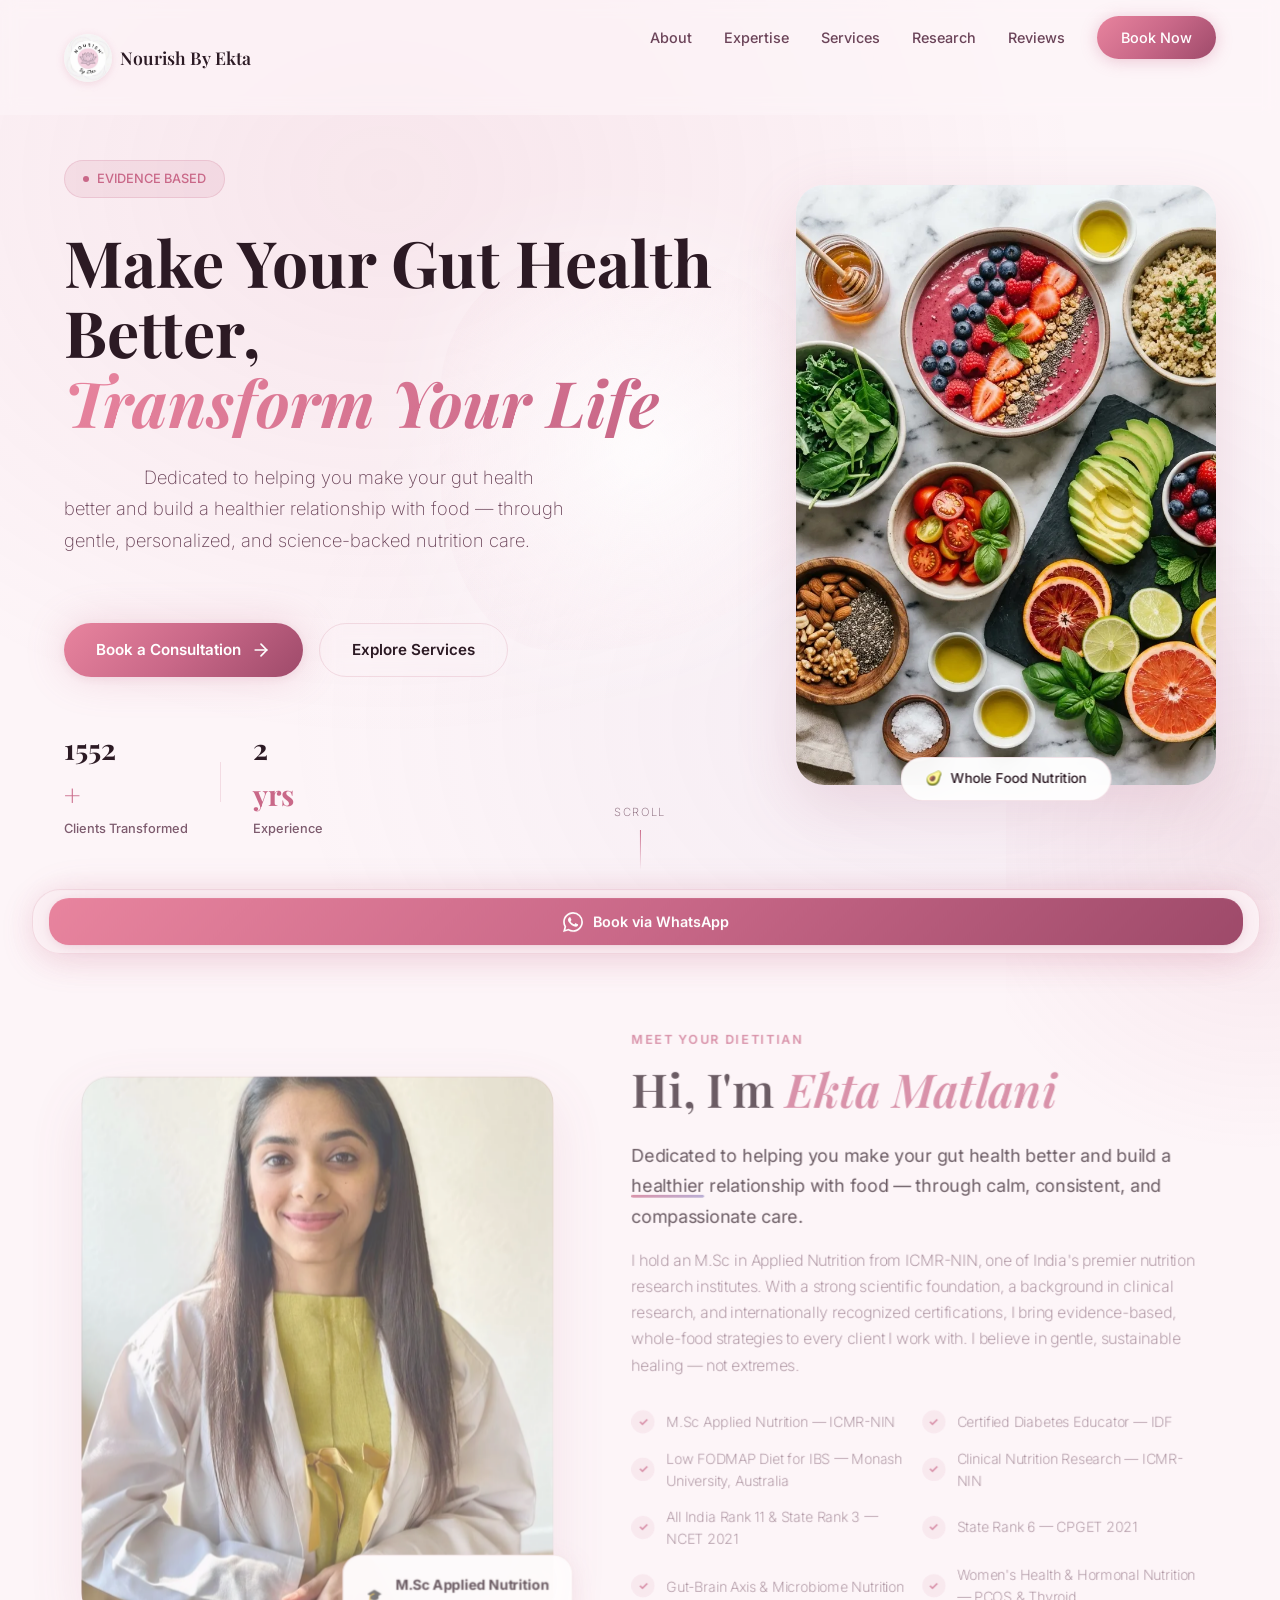
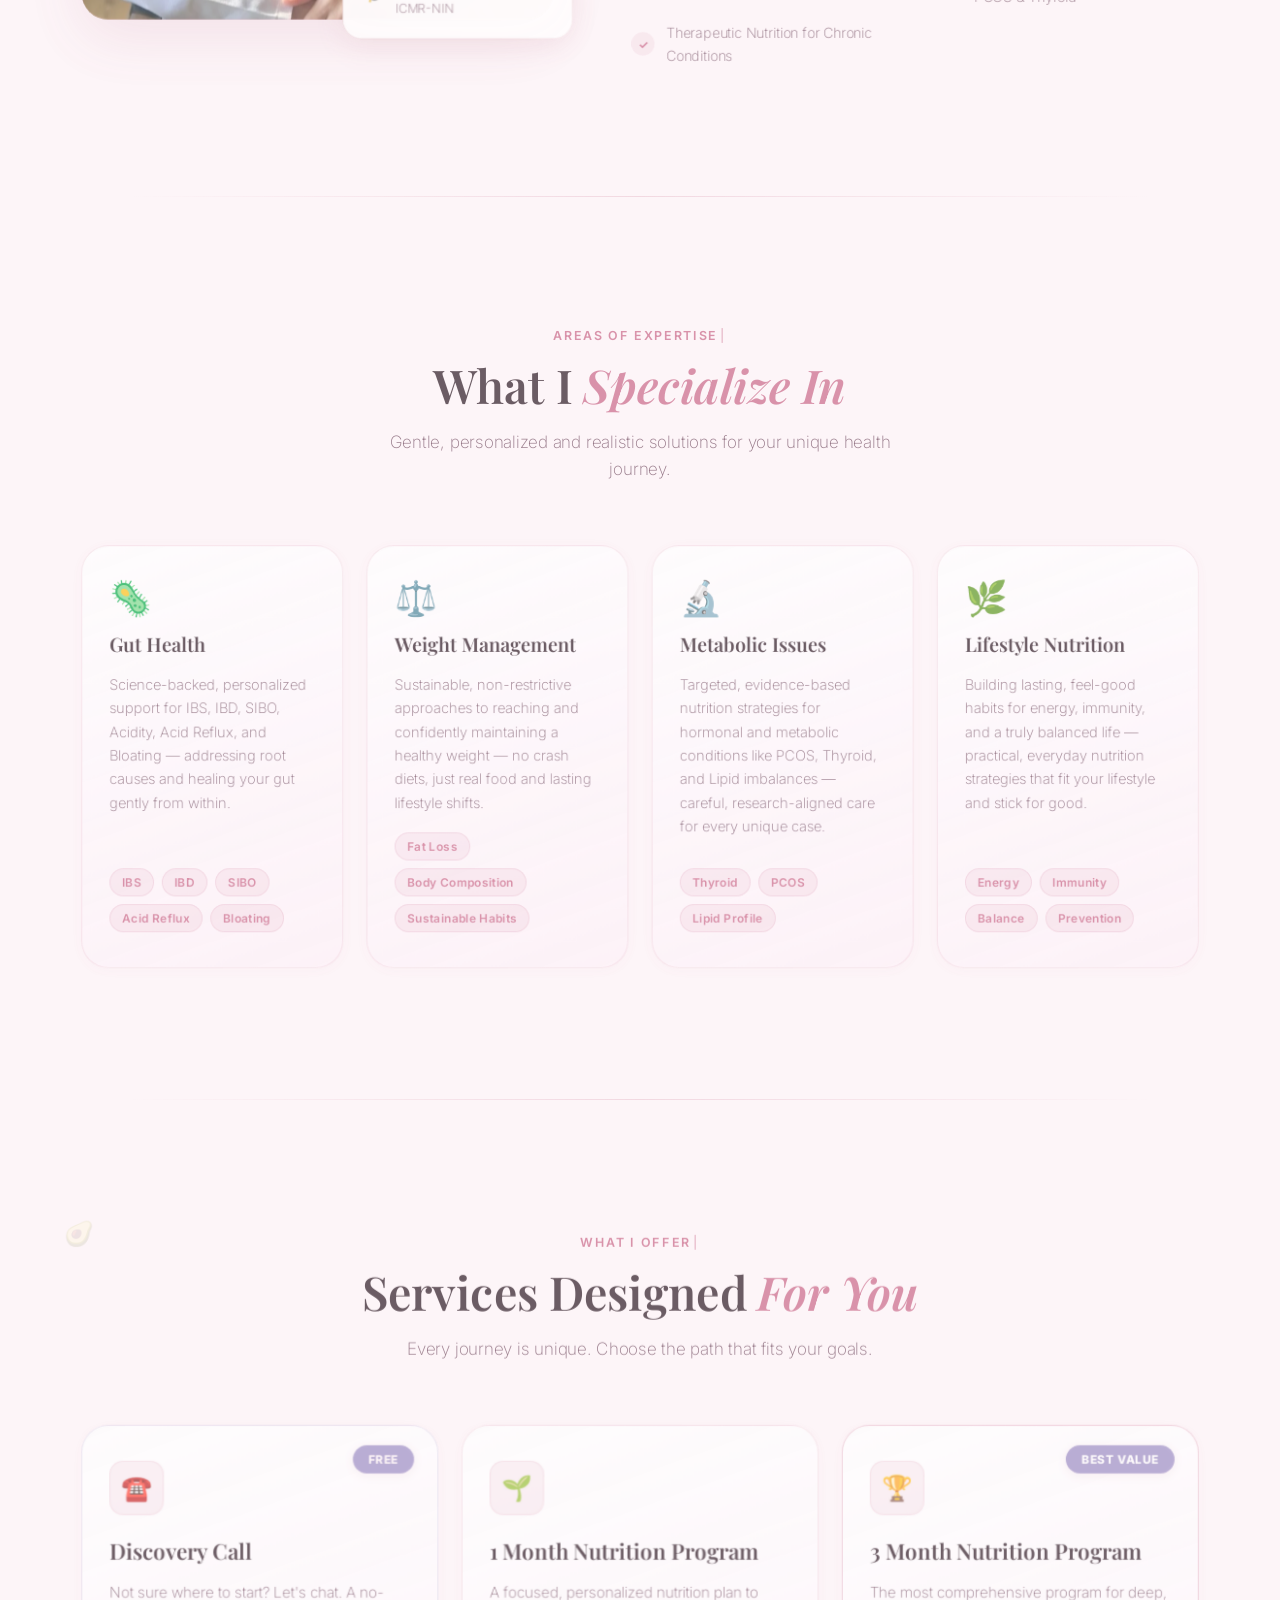
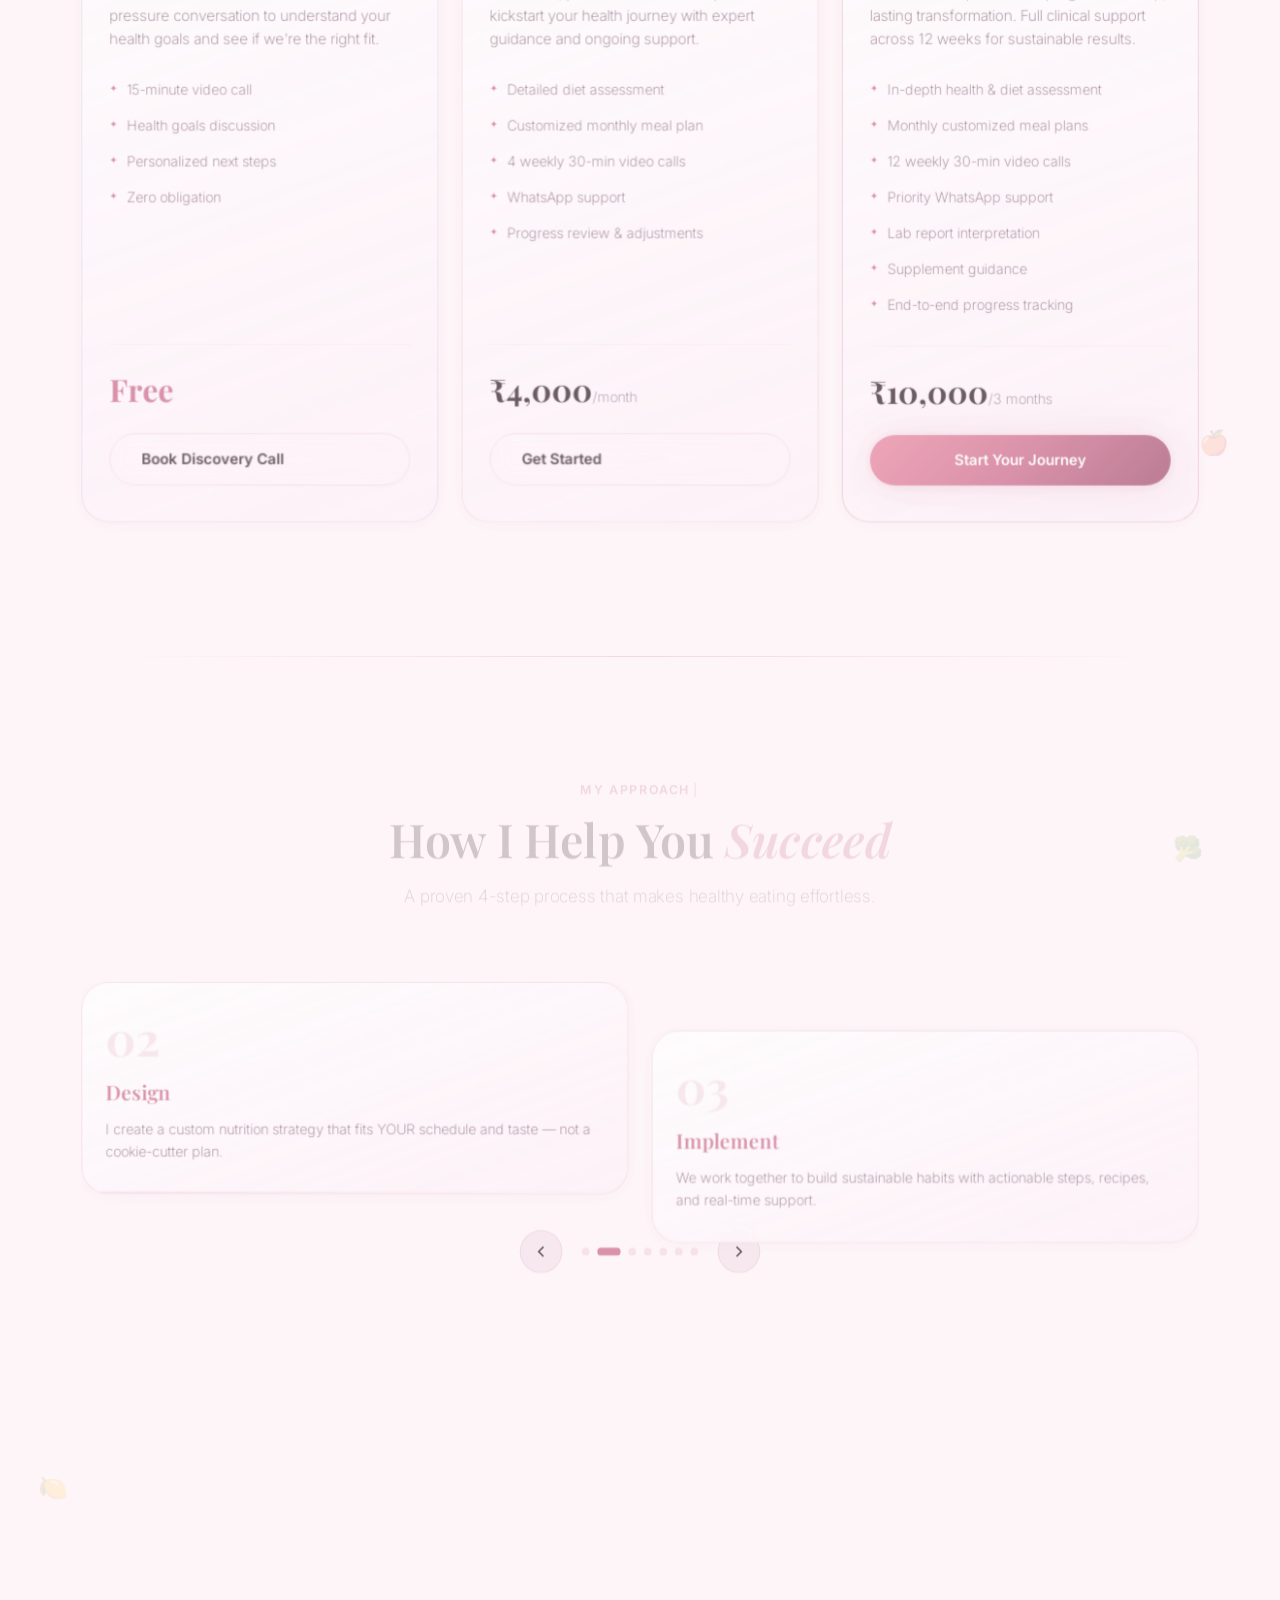
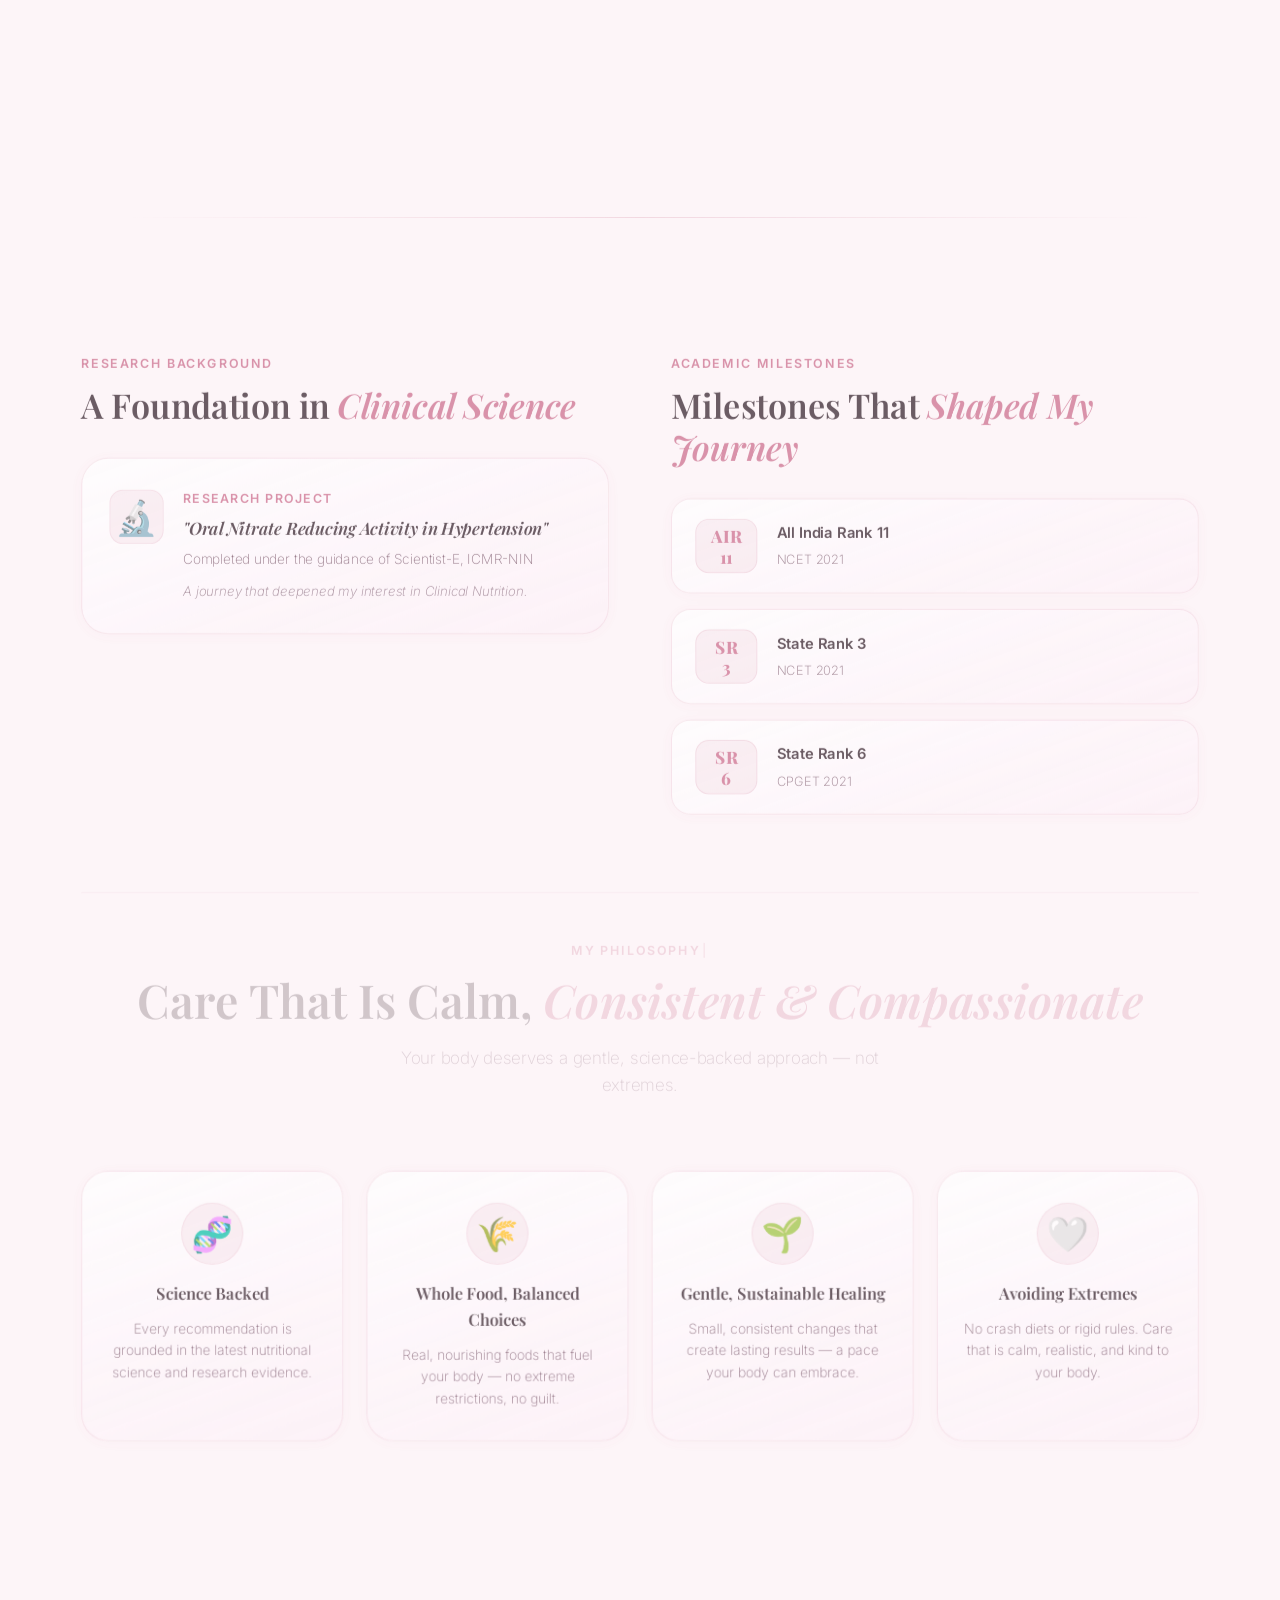
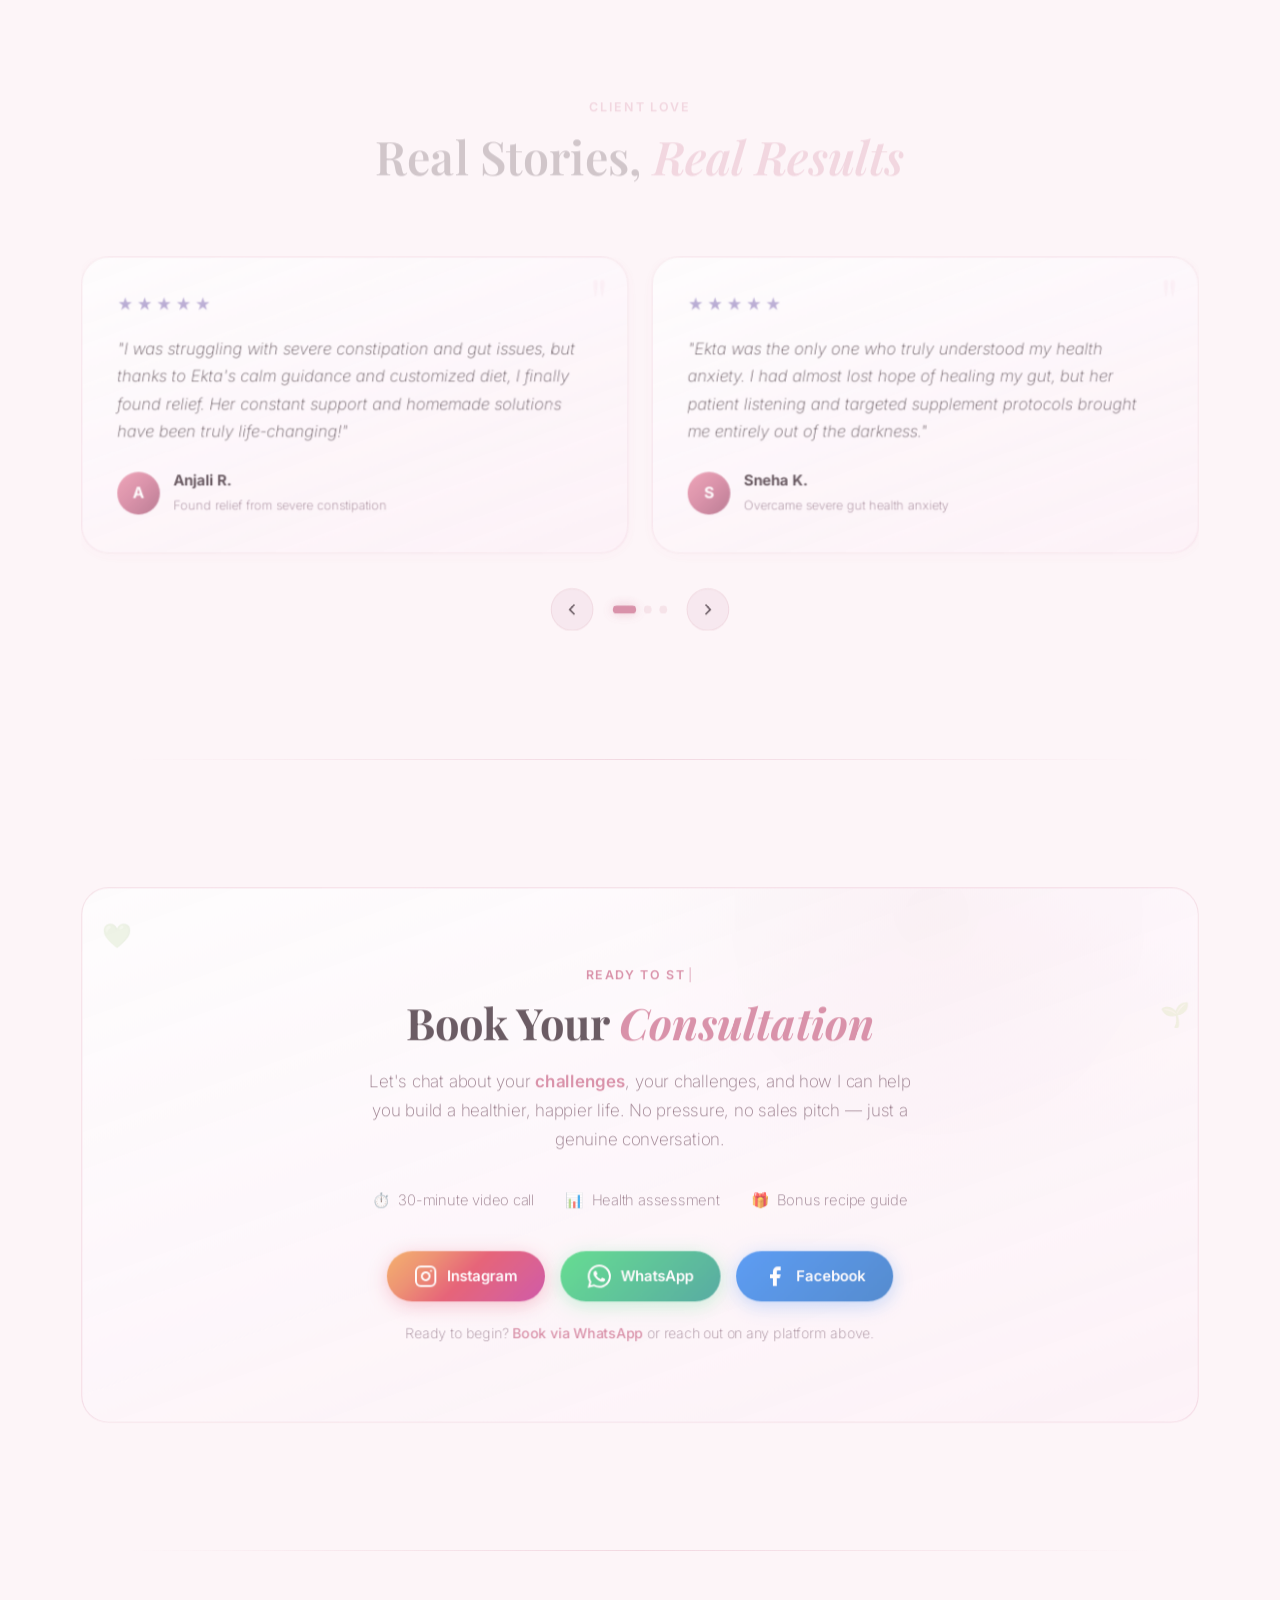
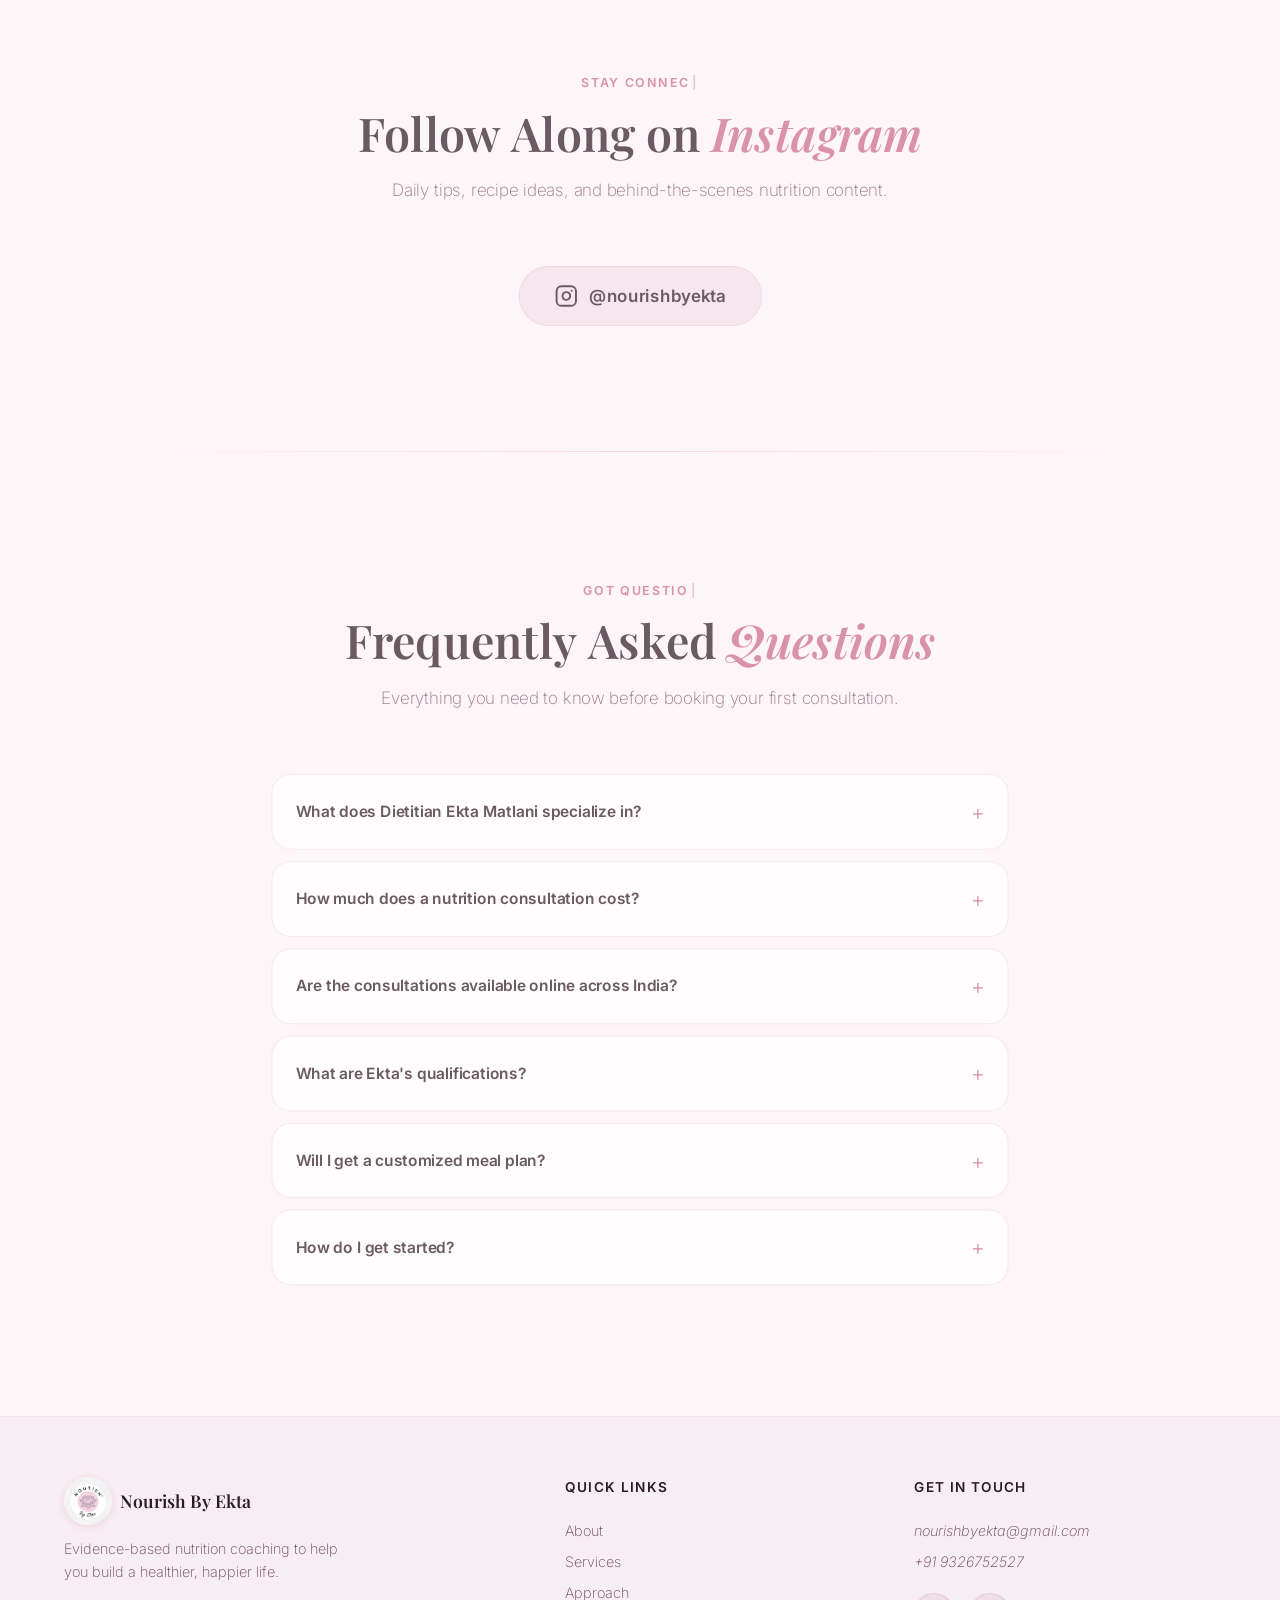
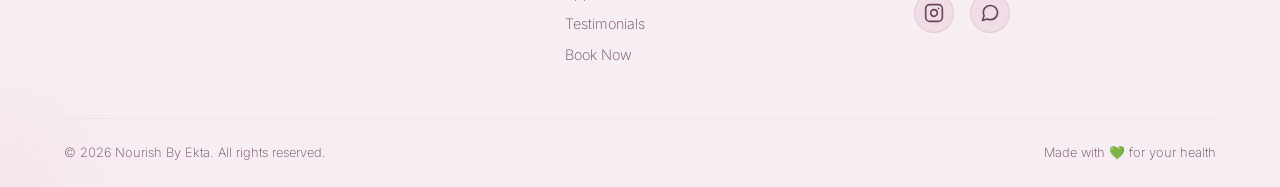
==== index.html @ f2dc2991 "perf: convert images to webp to reduce page weight by 85% and resolve preload/contrast warnings" ====
<!DOCTYPE html>
<html lang="en">
<head>
    <meta charset="UTF-8">
    <meta name="viewport" content="width=device-width, initial-scale=1.0">

    <!-- Primary SEO -->
    <title>Dietitian Ekta Matlani | Gut Health & Clinical Nutrition Expert India</title>
    <meta name="description" content="Book a consultation with Dietitian Ekta Matlani — M.Sc Applied Nutrition (ICMR-NIN), Certified Diabetes Educator. Expert in gut health, IBS, PCOS, thyroid, weight management & metabolic nutrition. Online nutrition consultations India.">
    <meta name="keywords" content="dietitian India, gut health nutritionist, IBS dietitian, PCOS nutritionist, weight management dietitian, clinical nutritionist, online nutrition consultation, Ekta Matlani, NourishByEkta, gut health expert, metabolic nutrition, thyroid diet">
    <meta name="author" content="Ekta Matlani">
    <meta name="robots" content="index, follow, max-snippet:-1, max-image-preview:large, max-video-preview:-1">
    <link rel="canonical" href="https://nourishbyekta.in/">

    <!-- Open Graph / Facebook -->
    <meta property="og:type" content="website">
    <meta property="og:url" content="https://nourishbyekta.in/">
    <meta property="og:site_name" content="Nourish By Ekta">
    <meta property="og:title" content="Dietitian Ekta Matlani | Gut Health & Clinical Nutrition Expert">
    <meta property="og:description" content="M.Sc Applied Nutrition (ICMR-NIN). Expert in gut health, IBS, PCOS, thyroid & weight management. 2000+ clients transformed. Book your free discovery call today.">
    <meta property="og:image" content="https://nourishbyekta.in/images/ekta-photo.jpg">
    <meta property="og:image:width" content="1200">
    <meta property="og:image:height" content="630">
    <meta property="og:image:alt" content="Dietitian Ekta Matlani — Clinical Nutrition Expert">
    <meta property="og:locale" content="en_IN">

    <!-- Twitter Card -->
    <meta name="twitter:card" content="summary_large_image">
    <meta name="twitter:site" content="@nourishbyekta">
    <meta name="twitter:creator" content="@nourishbyekta">
    <meta name="twitter:title" content="Dietitian Ekta Matlani | Gut Health & Clinical Nutrition Expert">
    <meta name="twitter:description" content="M.Sc Applied Nutrition (ICMR-NIN). Expert in gut health, IBS, PCOS, thyroid & weight management. 2000+ clients transformed. Book your free discovery call.">
    <meta name="twitter:image" content="https://nourishbyekta.in/images/ekta-photo.jpg">
    <meta name="twitter:image:alt" content="Dietitian Ekta Matlani — Clinical Nutrition Expert">

    <!-- Geo / Local SEO -->
    <meta name="geo.region" content="IN">
    <meta name="geo.placename" content="India">
    <meta name="language" content="English">

    <!-- Favicon -->
    <link rel="icon" type="image/jpeg" href="images/logo.jpg">
    <link rel="apple-touch-icon" href="images/logo.jpg">

    <!-- PWA / Mobile App -->
    <meta name="application-name" content="Nourish By Ekta">
    <meta name="apple-mobile-web-app-capable" content="yes">
    <meta name="apple-mobile-web-app-title" content="Nourish By Ekta">
    <meta name="apple-mobile-web-app-status-bar-style" content="black-translucent">
    <meta name="mobile-web-app-capable" content="yes">
    <meta name="msapplication-TileColor" content="#C96888">
    <meta name="msapplication-TileImage" content="images/logo.jpg">
    <link rel="manifest" href="manifest.json">

    <!-- Social Identity -->
    <link rel="me" href="https://www.instagram.com/nourishbyekta">
    <link rel="me" href="https://www.facebook.com/nourishbyekta">

    <!-- Open Graph: Personal Profile -->
    <meta property="og:profile:first_name" content="Ekta">
    <meta property="og:profile:last_name" content="Matlani">

    <!-- Theme -->
    <meta name="theme-color" content="#C96888">

    <!-- Resource Hints -->
    <link rel="dns-prefetch" href="https://codzpebogkhbgtgvudnu.supabase.co">
    <link rel="dns-prefetch" href="https://wa.me">
    <link rel="preconnect" href="https://fonts.googleapis.com">
    <link rel="preconnect" href="https://fonts.gstatic.com" crossorigin>

    <!-- Preload critical above-the-fold assets -->
    <link rel="preload" as="image" href="images/hero-food.webp" fetchpriority="high">
    <link rel="preload" as="style" href="style.css?v=2">

    <!-- Fonts -->
    <link href="https://fonts.googleapis.com/css2?family=Inter:wght@300;400;500;600;700&family=Playfair+Display:ital,wght@0,400;0,500;0,600;0,700;1,400;1,500;1,600&display=swap" rel="stylesheet">
    <link rel="stylesheet" href="style.css?v=2">

    <!-- JSON-LD Structured Data -->
    <script type="application/ld+json">
    {
      "@context": "https://schema.org",
      "@graph": [
        {
          "@type": "Person",
          "@id": "https://nourishbyekta.in/#person",
          "name": "Ekta Matlani",
          "jobTitle": "Registered Dietitian & Clinical Nutritionist",
          "description": "M.Sc Applied Nutrition from ICMR-NIN. Certified Diabetes Educator (IDF). Specialist in gut health, IBS, PCOS, thyroid, and metabolic nutrition.",
          "url": "https://nourishbyekta.in/",
          "image": "https://nourishbyekta.in/images/ekta-photo.jpg",
          "sameAs": [
            "https://www.instagram.com/nourishbyekta",
            "https://www.facebook.com/nourishbyekta"
          ],
          "alumniOf": {
            "@type": "EducationalOrganization",
            "name": "ICMR-National Institute of Nutrition",
            "url": "https://www.nin.res.in/"
          },
          "hasCredential": [
            {
              "@type": "EducationalOccupationalCredential",
              "name": "M.Sc Applied Nutrition",
              "credentialCategory": "degree",
              "recognizedBy": { "@type": "Organization", "name": "ICMR-NIN" }
            },
            {
              "@type": "EducationalOccupationalCredential",
              "name": "Certified Diabetes Educator",
              "credentialCategory": "certification",
              "recognizedBy": { "@type": "Organization", "name": "International Diabetes Federation" }
            },
            {
              "@type": "EducationalOccupationalCredential",
              "name": "Low FODMAP Diet for IBS",
              "credentialCategory": "certification",
              "recognizedBy": { "@type": "Organization", "name": "Monash University, Australia" }
            }
          ],
          "knowsAbout": ["Gut Health", "IBS", "IBD", "SIBO", "PCOS", "Thyroid Nutrition", "Weight Management", "Metabolic Health", "Clinical Nutrition", "Diabetes Management"]
        },
        {
          "@type": "ProfessionalService",
          "@id": "https://nourishbyekta.in/#business",
          "name": "Nourish By Ekta",
          "description": "Evidence-based online nutrition consultations specializing in gut health, IBS, PCOS, thyroid, weight management, and metabolic conditions.",
          "url": "https://nourishbyekta.in/",
          "logo": "https://nourishbyekta.in/images/logo.jpg",
          "image": "https://nourishbyekta.in/images/ekta-photo.jpg",
          "telephone": "+919326752527",
          "email": "nourishbyekta@gmail.com",
          "priceRange": "₹₹",
          "currenciesAccepted": "INR",
          "paymentAccepted": "Cash, Online Transfer",
          "areaServed": { "@type": "Country", "name": "India" },
          "serviceType": "Nutrition Consulting",
          "founder": { "@id": "https://nourishbyekta.in/#person" },
          "sameAs": [
            "https://www.instagram.com/nourishbyekta",
            "https://www.facebook.com/nourishbyekta"
          ],
          "aggregateRating": {
            "@type": "AggregateRating",
            "ratingValue": "5",
            "bestRating": "5",
            "worstRating": "1",
            "reviewCount": "4"
          },
          "review": [
            {
              "@type": "Review",
              "author": { "@type": "Person", "name": "Anjali R." },
              "reviewRating": { "@type": "Rating", "ratingValue": "5", "bestRating": "5" },
              "reviewBody": "I was struggling with severe constipation and gut issues, but thanks to Ekta's calm guidance and customized diet, I finally found relief. Her constant support and homemade solutions have been truly life-changing!"
            },
            {
              "@type": "Review",
              "author": { "@type": "Person", "name": "Sneha K." },
              "reviewRating": { "@type": "Rating", "ratingValue": "5", "bestRating": "5" },
              "reviewBody": "Ekta was the only one who truly understood my health anxiety. Her patient listening and targeted supplement protocols brought me entirely out of the darkness."
            },
            {
              "@type": "Review",
              "author": { "@type": "Person", "name": "Rohan M." },
              "reviewRating": { "@type": "Rating", "ratingValue": "5", "bestRating": "5" },
              "reviewBody": "For 3 years I dealt with severe nausea, weight loss, and couldn't tolerate protein. Ekta helped me understand my triggers and her protocol drastically reduced all my symptoms."
            },
            {
              "@type": "Review",
              "author": { "@type": "Person", "name": "Megha V." },
              "reviewRating": { "@type": "Rating", "ratingValue": "5", "bestRating": "5" },
              "reviewBody": "I had terrible bloating, brain fog, and crazy weight gain. Her detail-oriented plan never once made me feel like I was on a restrictive diet. I feel active and confident again."
            }
          ],
          "hasOfferCatalog": {
            "@type": "OfferCatalog",
            "name": "Nutrition Programs",
            "itemListElement": [
              {
                "@type": "Offer",
                "name": "Free Discovery Call",
                "description": "15-minute video call to discuss your health goals and see if we're the right fit.",
                "price": "0",
                "priceCurrency": "INR",
                "availability": "https://schema.org/InStock"
              },
              {
                "@type": "Offer",
                "name": "1 Month Nutrition Program",
                "description": "Personalized nutrition plan with 4 weekly 30-min video calls, customized meal plan, and WhatsApp support.",
                "price": "4000",
                "priceCurrency": "INR",
                "availability": "https://schema.org/InStock"
              },
              {
                "@type": "Offer",
                "name": "3 Month Nutrition Program",
                "description": "Comprehensive 12-week program with monthly meal plans, 12 video calls, lab report interpretation, and priority support.",
                "price": "10000",
                "priceCurrency": "INR",
                "availability": "https://schema.org/InStock"
              }
            ]
          }
        },
        {
          "@type": "FAQPage",
          "mainEntity": [
            {
              "@type": "Question",
              "name": "What does Dietitian Ekta Matlani specialize in?",
              "acceptedAnswer": {
                "@type": "Answer",
                "text": "Ekta Matlani specializes in gut health (IBS, IBD, SIBO, acid reflux, bloating), weight management, metabolic issues (PCOS, thyroid, lipid imbalances), and lifestyle nutrition. She holds an M.Sc in Applied Nutrition from ICMR-NIN."
              }
            },
            {
              "@type": "Question",
              "name": "How much does a nutrition consultation with Ekta cost?",
              "acceptedAnswer": {
                "@type": "Answer",
                "text": "Ekta offers a free 15-minute discovery call, a 1-month nutrition program at ₹4,000, and a comprehensive 3-month program at ₹10,000. All programs include personalized meal plans and video consultations."
              }
            },
            {
              "@type": "Question",
              "name": "Does Ekta offer online nutrition consultations?",
              "acceptedAnswer": {
                "@type": "Answer",
                "text": "Yes, Ekta offers fully online nutrition consultations via video calls and WhatsApp support, available to clients across India."
              }
            },
            {
              "@type": "Question",
              "name": "What are Ekta Matlani's qualifications?",
              "acceptedAnswer": {
                "@type": "Answer",
                "text": "Ekta holds an M.Sc in Applied Nutrition from ICMR-NIN, is a Certified Diabetes Educator (IDF), certified in Low FODMAP Diet for IBS (Monash University, Australia), and has expertise in gut-brain axis, microbiome nutrition, and women's hormonal health."
              }
            }
          ]
        },
        {
          "@type": "WebSite",
          "@id": "https://nourishbyekta.in/#website",
          "url": "https://nourishbyekta.in/",
          "name": "Nourish By Ekta",
          "description": "Evidence-based nutrition consultations by Dietitian Ekta Matlani — gut health, IBS, PCOS, thyroid, weight management.",
          "publisher": { "@id": "https://nourishbyekta.in/#person" }
        }
      ]
    }
    </script>
</head>
<body>

    <!-- Skip Navigation (accessibility + SEO) -->
    <a href="#main-content" class="skip-nav">Skip to main content</a>

    <!-- Floating Nav -->
    <header role="banner">
    <nav id="navbar" class="navbar" aria-label="Main navigation">
        <div class="nav-container">
            <a href="#" class="nav-logo">
                <img src="images/logo.webp" alt="Nourish By Ekta Logo" class="logo-img" width="40" height="40">
                <span class="logo-text">Nourish By Ekta</span>
            </a>
            <div class="nav-links" id="navLinks">
                <a href="#about" aria-label="About Ekta">About</a>
                <a href="#specializations" aria-label="Areas of expertise">Expertise</a>
                <a href="#services" aria-label="Nutrition services and pricing">Services</a>
                <a href="#research" aria-label="Research background">Research</a>
                <a href="#testimonials" aria-label="Client testimonials">Reviews</a>
                <a href="#booking" class="nav-cta" aria-label="Book a consultation now">Book Now</a>
            </div>
            <button class="menu-toggle" id="menuToggle" aria-label="Toggle navigation menu">
                <span></span>
                <span></span>
                <span></span>
            </button>
        </div>
    </nav>
    </header>

    <main id="main-content">

    <!-- Hero Section -->
    <section id="hero" class="hero" aria-label="Introduction — Dietitian Ekta Matlani">
        <div class="hero-bg-overlay"></div>
        <div class="hero-particles" id="heroParticles"></div>
        <div class="hero-content">
            <div class="hero-badge">
                <span class="badge-dot"></span>
                EVIDENCE BASED
            </div>
            <h1 class="hero-title">
                Make Your Gut Health Better,<br>
                <span class="hero-title-accent">Transform Your Life</span>
            </h1>
            <p class="hero-subtitle">
                Dedicated to helping you make your gut health better and build a healthier relationship with food — through gentle, personalized, and science-backed nutrition care.
            </p>
            <div class="hero-cta-group">
                <a href="#booking" class="btn btn-primary" id="heroBookBtn">
                    <span>Book a Consultation</span>
                    <svg width="20" height="20" viewBox="0 0 24 24" fill="none" stroke="currentColor" stroke-width="2" stroke-linecap="round" stroke-linejoin="round"><line x1="5" y1="12" x2="19" y2="12"/><polyline points="12 5 19 12 12 19"/></svg>
                </a>
                <a href="#services" class="btn btn-outline" id="heroServicesBtn">Explore Services</a>
            </div>
            <div class="hero-stats">
                <div class="stat-item">
                    <span class="stat-number" data-target="2000">0</span><span class="stat-suffix">+</span>
                    <span class="stat-label">Clients Transformed</span>
                </div>
                <div class="stat-divider"></div>
                <div class="stat-item">
                    <span class="stat-number" data-target="2">0</span><span class="stat-suffix"> yrs</span>
                    <span class="stat-label">Experience</span>
                </div>
            </div>
        </div>
        <div class="hero-image-container">
            <div class="hero-image-glow"></div>
            <img src="images/hero-food.webp" alt="Healthy whole food arrangement representing gut health nutrition" class="hero-image" loading="eager" fetchpriority="high" width="600" height="600">
            <div class="hero-image-badge">
                <span>🥗</span> Whole Food Nutrition
            </div>
        </div>
        <div class="hero-scroll-indicator">
            <span>Scroll</span>
            <div class="scroll-line"></div>
        </div>
    </section>

    <!-- About Section -->
    <section id="about" class="about section" aria-label="About Ekta Matlani">
        <div class="container">
            <div class="about-grid">
                <div class="about-image-wrapper">
                    <div class="about-image-frame">
                        <img src="images/ekta-photo.webp" alt="Dietitian Ekta Matlani — Clinical Nutritionist & Gut Health Expert" class="about-image" loading="lazy" width="480" height="560">
                    </div>
                    <div class="about-float-card">
                        <span class="float-card-icon">🎓</span>
                        <div>
                            <strong>M.Sc Applied Nutrition</strong>
                            <span>ICMR-NIN</span>
                        </div>
                    </div>
                </div>
                <div class="about-content" itemscope itemtype="https://schema.org/Person">
                    <meta itemprop="url" content="https://nourishbyekta.in/">
                    <meta itemprop="image" content="https://nourishbyekta.in/images/ekta-photo.jpg">
                    <meta itemprop="jobTitle" content="Registered Dietitian & Clinical Nutritionist">
                    <meta itemprop="worksFor" content="Nourish By Ekta">
                    <div class="section-label">Meet Your Dietitian</div>
                    <h2 class="section-title">Hi, I'm <span class="text-accent" itemprop="name">Ekta Matlani</span></h2>
                    <p class="about-lead" itemprop="description">
                        Dedicated to helping you make your gut health better and build a healthier relationship with food — through calm, consistent, and compassionate care.
                    </p>
                    <p class="about-text">
                        I hold an M.Sc in Applied Nutrition from ICMR-NIN, one of India's premier nutrition research institutes. With a strong scientific foundation, a background in clinical research, and internationally recognized certifications, I bring evidence-based, whole-food strategies to every client I work with. I believe in gentle, sustainable healing — not extremes.
                    </p>
                    <div class="about-credentials">
                        <div class="credential">
                            <div class="credential-icon">✓</div>
                            <span>M.Sc Applied Nutrition — ICMR-NIN</span>
                        </div>
                        <div class="credential">
                            <div class="credential-icon">✓</div>
                            <span>Certified Diabetes Educator — IDF</span>
                        </div>
                        <div class="credential">
                            <div class="credential-icon">✓</div>
                            <span>Low FODMAP Diet for IBS — Monash University, Australia</span>
                        </div>
                        <div class="credential">
                            <div class="credential-icon">✓</div>
                            <span>Clinical Nutrition Research — ICMR-NIN</span>
                        </div>
                        <div class="credential">
                            <div class="credential-icon">✓</div>
                            <span>All India Rank 11 & State Rank 3 — NCET 2021</span>
                        </div>
                        <div class="credential">
                            <div class="credential-icon">✓</div>
                            <span>State Rank 6 — CPGET 2021</span>
                        </div>
                        <div class="credential">
                            <div class="credential-icon">✓</div>
                            <span>Gut-Brain Axis & Microbiome Nutrition</span>
                        </div>
                        <div class="credential">
                            <div class="credential-icon">✓</div>
                            <span>Women's Health & Hormonal Nutrition — PCOS & Thyroid</span>
                        </div>
                        <div class="credential">
                            <div class="credential-icon">✓</div>
                            <span>Therapeutic Nutrition for Chronic Conditions</span>
                        </div>
                    </div>
                </div>
            </div>
        </div>
    </section>

    <!-- Specializations Section -->
    <section id="specializations" class="specializations section" aria-label="Areas of Expertise">
        <div class="container">
            <div class="section-header">
                <div class="section-label">Areas of Expertise</div>
                <h2 class="section-title">What I <span class="text-accent">Specialize In</span></h2>
                <p class="section-subtitle">Gentle, personalized and realistic solutions for your unique health journey.</p>
            </div>
            <div class="spec-grid">
                <div class="spec-card" id="spec-gut">
                    <div class="spec-icon">🦠</div>
                    <h3 class="spec-title">Gut Health</h3>
                    <p class="spec-desc">Science-backed, personalized support for IBS, IBD, SIBO, Acidity, Acid Reflux, and Bloating — addressing root causes and healing your gut gently from within.</p>
                    <div class="spec-tags">
                        <span>IBS</span><span>IBD</span><span>SIBO</span><span>Acid Reflux</span><span>Bloating</span>
                    </div>
                </div>
                <div class="spec-card" id="spec-weight">
                    <div class="spec-icon">⚖️</div>
                    <h3 class="spec-title">Weight Management</h3>
                    <p class="spec-desc">Sustainable, non-restrictive approaches to reaching and confidently maintaining a healthy weight — no crash diets, just real food and lasting lifestyle shifts.</p>
                    <div class="spec-tags">
                        <span>Fat Loss</span><span>Body Composition</span><span>Sustainable Habits</span>
                    </div>
                </div>
                <div class="spec-card" id="spec-metabolic">
                    <div class="spec-icon">🔬</div>
                    <h3 class="spec-title">Metabolic Issues</h3>
                    <p class="spec-desc">Targeted, evidence-based nutrition strategies for hormonal and metabolic conditions like PCOS, Thyroid, and Lipid imbalances — careful, research-aligned care for every unique case.</p>
                    <div class="spec-tags">
                        <span>Thyroid</span><span>PCOS</span><span>Lipid Profile</span>
                    </div>
                </div>
                <div class="spec-card" id="spec-lifestyle">
                    <div class="spec-icon">🌿</div>
                    <h3 class="spec-title">Lifestyle Nutrition</h3>
                    <p class="spec-desc">Building lasting, feel-good habits for energy, immunity, and a truly balanced life — practical, everyday nutrition strategies that fit your lifestyle and stick for good.</p>
                    <div class="spec-tags">
                        <span>Energy</span><span>Immunity</span><span>Balance</span><span>Prevention</span>
                    </div>
                </div>
            </div>
        </div>
    </section>

    <!-- Services Section -->
    <section id="services" class="services section" aria-label="Nutrition Programs and Pricing">
        <div class="container">
            <div class="section-header">
                <div class="section-label">What I Offer</div>
                <h2 class="section-title">Services Designed <span class="text-accent">For You</span></h2>
                <p class="section-subtitle">Every journey is unique. Choose the path that fits your goals.</p>
            </div>
            <div class="services-grid">

                <!-- Discovery Call -->
                <div class="service-card service-card-free" id="service-discovery">
                    <div class="service-icon-wrapper">
                        <div class="service-icon">☎️</div>
                    </div>
                    <div class="service-badge service-badge-free">Free</div>
                    <h3 class="service-title">Discovery Call</h3>
                    <p class="service-desc">Not sure where to start? Let's chat. A no-pressure conversation to understand your health goals and see if we're the right fit.</p>
                    <ul class="service-features">
                        <li>15-minute video call</li>
                        <li>Health goals discussion</li>
                        <li>Personalized next steps</li>
                        <li>Zero obligation</li>
                    </ul>
                    <div class="service-price">
                        <span class="price-amount price-free">Free</span>
                    </div>
                    <a href="https://wa.me/919326752527?text=Hi%20Ekta!%20I'd%20like%20to%20book%20a%20free%20discovery%20call." class="btn btn-outline btn-full" id="service-discovery-btn">Book Discovery Call</a>
                </div>

                <!-- 1 Month Program -->
                <div class="service-card" id="service-1month">
                    <div class="service-icon-wrapper">
                        <div class="service-icon">🌱</div>
                    </div>
                    <h3 class="service-title">1 Month Nutrition Program</h3>
                    <p class="service-desc">A focused, personalized nutrition plan to kickstart your health journey with expert guidance and ongoing support.</p>
                    <ul class="service-features">
                        <li>Detailed diet assessment</li>
                        <li>Customized monthly meal plan</li>
                        <li>4 weekly 30-min video calls</li>
                        <li>WhatsApp support</li>
                        <li>Progress review &amp; adjustments</li>
                    </ul>
                    <div class="service-price">
                        <span class="price-amount">₹4,000</span><span class="price-period">/month</span>
                    </div>
                    <a href="https://wa.me/919326752527?text=Hi%20Ekta!%20I'm%20interested%20in%20the%201%20Month%20Nutrition%20Program." class="btn btn-outline btn-full" id="service-1month-btn">Get Started</a>
                </div>

                <!-- 3 Month Program -->
                <div class="service-card service-card-featured" id="service-3month">
                    <div class="service-icon-wrapper">
                        <div class="service-icon">🏆</div>
                    </div>
                    <div class="service-badge">Best Value</div>
                    <h3 class="service-title">3 Month Nutrition Program</h3>
                    <p class="service-desc">The most comprehensive program for deep, lasting transformation. Full clinical support across 12 weeks for sustainable results.</p>
                    <ul class="service-features">
                        <li>In-depth health &amp; diet assessment</li>
                        <li>Monthly customized meal plans</li>
                        <li>12 weekly 30-min video calls</li>
                        <li>Priority WhatsApp support</li>
                        <li>Lab report interpretation</li>
                        <li>Supplement guidance</li>
                        <li>End-to-end progress tracking</li>
                    </ul>
                    <div class="service-price">
                        <span class="price-amount">₹10,000</span><span class="price-period">/3 months</span>
                    </div>
                    <a href="https://wa.me/919326752527?text=Hi%20Ekta!%20I'm%20interested%20in%20the%203%20Month%20Nutrition%20Program." class="btn btn-primary btn-full" id="service-3month-btn" aria-label="Start your 3 month nutrition program journey">Start Your Journey</a>
                </div>

            </div>
        </div>
    </section>

    <!-- Results / Approach Section -->
    <section id="results" class="results section" aria-label="My Approach to Nutrition Coaching">
        <div class="container">
            <div class="section-header">
                <div class="section-label">My Approach</div>
                <h2 class="section-title">How I Help You <span class="text-accent">Succeed</span></h2>
                <p class="section-subtitle">A proven 4-step process that makes healthy eating effortless.</p>
            </div>
            <div class="approach-carousel" id="approachCarousel">
                <div class="approach-track" id="approachTrack">
                    <div class="approach-card" id="step-1">
                        <div class="approach-number">01</div>
                        <div class="approach-content">
                            <h3>Discover</h3>
                            <p>Deep dive into your health history, lifestyle, food preferences, and goals. No judgment — just understanding.</p>
                        </div>
                        <div class="approach-line"></div>
                    </div>
                    <div class="approach-card" id="step-2">
                        <div class="approach-number">02</div>
                        <div class="approach-content">
                            <h3>Design</h3>
                            <p>I create a custom nutrition strategy that fits YOUR schedule and taste — not a cookie-cutter plan.</p>
                        </div>
                        <div class="approach-line"></div>
                    </div>
                    <div class="approach-card" id="step-3">
                        <div class="approach-number">03</div>
                        <div class="approach-content">
                            <h3>Implement</h3>
                            <p>We work together to build sustainable habits with actionable steps, recipes, and real-time support.</p>
                        </div>
                        <div class="approach-line"></div>
                    </div>
                    <div class="approach-card" id="step-4">
                        <div class="approach-number">04</div>
                        <div class="approach-content">
                            <h3>Evolve</h3>
                            <p>Regular check-ins to adjust your plan, celebrate wins, and keep momentum going for long-term results.</p>
                        </div>
                        <div class="approach-line"></div>
                    </div>
                    <div class="approach-card" id="step-5">
                        <div class="approach-number">05</div>
                        <div class="approach-content">
                            <h3>Nourish</h3>
                            <p>Introduce whole, real foods that heal and energise — practical meal ideas that feel like pleasure, not restriction.</p>
                        </div>
                        <div class="approach-line"></div>
                    </div>
                    <div class="approach-card" id="step-6">
                        <div class="approach-number">06</div>
                        <div class="approach-content">
                            <h3>Track</h3>
                            <p>Monitor progress through body metrics, lab markers, and how you feel — data-driven insights to keep you on course.</p>
                        </div>
                        <div class="approach-line"></div>
                    </div>
                    <div class="approach-card" id="step-7">
                        <div class="approach-number">07</div>
                        <div class="approach-content">
                            <h3>Educate</h3>
                            <p>Learn the science behind your nutrition so you can make confident, informed food decisions every single day — for life.</p>
                        </div>
                        <div class="approach-line"></div>
                    </div>
                    <div class="approach-card" id="step-8">
                        <div class="approach-number">08</div>
                        <div class="approach-content">
                            <h3>Thrive</h3>
                            <p>Celebrate your transformation and build lifelong habits that sustain your energy, health, and happiness independently.</p>
                        </div>
                    </div>
                </div>
                <div class="carousel-controls approach-carousel-controls">
                    <button class="carousel-btn carousel-prev" id="approachPrev" aria-label="Previous step">
                        <svg width="20" height="20" viewBox="0 0 24 24" fill="none" stroke="currentColor" stroke-width="2"><polyline points="15 18 9 12 15 6"/></svg>
                    </button>
                    <div class="carousel-dots" id="approachDots"></div>
                    <button class="carousel-btn carousel-next" id="approachNext" aria-label="Next step">
                        <svg width="20" height="20" viewBox="0 0 24 24" fill="none" stroke="currentColor" stroke-width="2"><polyline points="9 18 15 12 9 6"/></svg>
                    </button>
                </div>
            </div>
            <div class="results-image-section">
                <img src="images/meal-prep.webp" alt="Organized healthy meal prep demonstrating balanced nutrition planning" class="results-image" loading="lazy" width="800" height="500">
                <div class="results-overlay-card">
                    <div class="results-overlay-stat">93%</div>
                    <div class="results-overlay-text">of clients reach their goals within 12 weeks</div>
                </div>
            </div>
        </div>
    </section>

    <!-- Research & Philosophy Section -->
    <section id="research" class="research-section section" aria-label="Research Background and Philosophy">
        <div class="container">
            <div class="research-top-grid">
                <!-- Research Background -->
                <div class="research-block">
                    <div class="section-label">Research Background</div>
                    <h2 class="section-title">A Foundation in <span class="text-accent">Clinical Science</span></h2>
                    <div class="research-project-card">
                        <div class="rp-icon">🔬</div>
                        <div class="rp-content">
                            <h3>Research Project</h3>
                            <p>"Oral Nitrate Reducing Activity in Hypertension"</p>
                            <span>Completed under the guidance of Scientist-E, ICMR-NIN</span>
                            <em>A journey that deepened my interest in Clinical Nutrition.</em>
                        </div>
                    </div>
                </div>
                <!-- Academic Milestones -->
                <div class="milestones-block">
                    <div class="section-label">Academic Milestones</div>
                    <h2 class="section-title">Milestones That <span class="text-accent">Shaped My Journey</span></h2>
                    <div class="milestones-list">
                        <div class="milestone-item" id="milestone-air">
                            <div class="milestone-rank">AIR<br>11</div>
                            <div class="milestone-detail">
                                <strong>All India Rank 11</strong>
                                <span>NCET 2021</span>
                            </div>
                        </div>
                        <div class="milestone-item" id="milestone-sr3">
                            <div class="milestone-rank">SR<br>3</div>
                            <div class="milestone-detail">
                                <strong>State Rank 3</strong>
                                <span>NCET 2021</span>
                            </div>
                        </div>
                        <div class="milestone-item" id="milestone-sr6">
                            <div class="milestone-rank">SR<br>6</div>
                            <div class="milestone-detail">
                                <strong>State Rank 6</strong>
                                <span>CPGET 2021</span>
                            </div>
                        </div>
                    </div>
                </div>
            </div>

            <!-- Philosophy -->
            <div class="philosophy-section">
                <div class="section-header">
                    <div class="section-label">My Philosophy</div>
                    <h2 class="section-title">Care That Is Calm, <span class="text-accent">Consistent & Compassionate</span></h2>
                    <p class="section-subtitle">Your body deserves a gentle, science-backed approach — not extremes.</p>
                </div>
                <div class="philosophy-grid">
                    <div class="philosophy-card" id="phil-science">
                        <div class="philosophy-icon">🧬</div>
                        <h3>Science Backed</h3>
                        <p>Every recommendation is grounded in the latest nutritional science and research evidence.</p>
                    </div>
                    <div class="philosophy-card" id="phil-wholefood">
                        <div class="philosophy-icon">🌾</div>
                        <h3>Whole Food, Balanced Choices</h3>
                        <p>Real, nourishing foods that fuel your body — no extreme restrictions, no guilt.</p>
                    </div>
                    <div class="philosophy-card" id="phil-gentle">
                        <div class="philosophy-icon">🌱</div>
                        <h3>Gentle, Sustainable Healing</h3>
                        <p>Small, consistent changes that create lasting results — a pace your body can embrace.</p>
                    </div>
                    <div class="philosophy-card" id="phil-extremes">
                        <div class="philosophy-icon">🤍</div>
                        <h3>Avoiding Extremes</h3>
                        <p>No crash diets or rigid rules. Care that is calm, realistic, and kind to your body.</p>
                    </div>
                </div>
            </div>
        </div>
    </section>

    <!-- Testimonials Section -->
    <section id="testimonials" class="testimonials section" aria-label="Client Testimonials and Reviews">
        <div class="container">
            <div class="section-header">
                <div class="section-label">Client Love</div>
                <h2 class="section-title">Real Stories, <span class="text-accent">Real Results</span></h2>
            </div>
            <div class="testimonials-carousel" id="testimonialsCarousel">
                <div class="testimonial-track" id="testimonialTrack">
                    <article class="testimonial-card" itemscope itemtype="https://schema.org/Review">
                        <div class="testimonial-stars" itemprop="reviewRating" itemscope itemtype="https://schema.org/Rating">
                            <meta itemprop="ratingValue" content="5"><meta itemprop="bestRating" content="5">★★★★★
                        </div>
                        <p class="testimonial-text" itemprop="reviewBody">"I was struggling with severe constipation and gut issues, but thanks to Ekta's calm guidance and customized diet, I finally found relief. Her constant support and homemade solutions have been truly life-changing!"</p>
                        <div class="testimonial-author" itemprop="author" itemscope itemtype="https://schema.org/Person">
                            <div class="testimonial-avatar">A</div>
                            <div>
                                <strong itemprop="name">Anjali R.</strong>
                                <span>Found relief from severe constipation</span>
                            </div>
                        </div>
                    </article>
                    <article class="testimonial-card" itemscope itemtype="https://schema.org/Review">
                        <div class="testimonial-stars" itemprop="reviewRating" itemscope itemtype="https://schema.org/Rating">
                            <meta itemprop="ratingValue" content="5"><meta itemprop="bestRating" content="5">★★★★★
                        </div>
                        <p class="testimonial-text" itemprop="reviewBody">"Ekta was the only one who truly understood my health anxiety. I had almost lost hope of healing my gut, but her patient listening and targeted supplement protocols brought me entirely out of the darkness."</p>
                        <div class="testimonial-author" itemprop="author" itemscope itemtype="https://schema.org/Person">
                            <div class="testimonial-avatar">S</div>
                            <div>
                                <strong itemprop="name">Sneha K.</strong>
                                <span>Overcame severe gut health anxiety</span>
                            </div>
                        </div>
                    </article>
                    <article class="testimonial-card" itemscope itemtype="https://schema.org/Review">
                        <div class="testimonial-stars" itemprop="reviewRating" itemscope itemtype="https://schema.org/Rating">
                            <meta itemprop="ratingValue" content="5"><meta itemprop="bestRating" content="5">★★★★★
                        </div>
                        <p class="testimonial-text" itemprop="reviewBody">"For 3 years I dealt with severe nausea, weight loss, and couldn't tolerate protein. Ekta helped me understand my triggers and her protocol drastically reduced all my symptoms. She is no less than a doctor."</p>
                        <div class="testimonial-author" itemprop="author" itemscope itemtype="https://schema.org/Person">
                            <div class="testimonial-avatar">R</div>
                            <div>
                                <strong itemprop="name">Rohan M.</strong>
                                <span>Chronic symptom reduction</span>
                            </div>
                        </div>
                    </article>
                    <article class="testimonial-card" itemscope itemtype="https://schema.org/Review">
                        <div class="testimonial-stars" itemprop="reviewRating" itemscope itemtype="https://schema.org/Rating">
                            <meta itemprop="ratingValue" content="5"><meta itemprop="bestRating" content="5">★★★★★
                        </div>
                        <p class="testimonial-text" itemprop="reviewBody">"I had terrible bloating, brain fog, and crazy weight gain. Her detail-oriented plan never once made me feel like I was on a restrictive diet. I feel active and confident again—this journey has been amazing!"</p>
                        <div class="testimonial-author" itemprop="author" itemscope itemtype="https://schema.org/Person">
                            <div class="testimonial-avatar">M</div>
                            <div>
                                <strong itemprop="name">Megha V.</strong>
                                <span>Eliminated bloating & brain fog</span>
                            </div>
                        </div>
                    </article>
                </div>
                <div class="carousel-controls">
                    <button class="carousel-btn carousel-prev" id="carouselPrev" aria-label="Previous testimonial">
                        <svg width="20" height="20" viewBox="0 0 24 24" fill="none" stroke="currentColor" stroke-width="2"><polyline points="15 18 9 12 15 6"/></svg>
                    </button>
                    <div class="carousel-dots" id="carouselDots"></div>
                    <button class="carousel-btn carousel-next" id="carouselNext" aria-label="Next testimonial">
                        <svg width="20" height="20" viewBox="0 0 24 24" fill="none" stroke="currentColor" stroke-width="2"><polyline points="9 18 15 12 9 6"/></svg>
                    </button>
                </div>
            </div>
        </div>
    </section>

    <!-- Booking / CTA Section -->
    <section id="booking" class="booking section" aria-label="Book a Consultation">
        <div class="container">
            <div class="booking-card">
                <div class="booking-glow"></div>
                <div class="booking-content">
                    <div class="section-label">Ready to Start?</div>
                    <h2 class="booking-title">Book Your <span class="text-accent">Consultation</span></h2>
                    <p class="booking-text">Let's chat about your goals, your challenges, and how I can help you build a healthier, happier life. No pressure, no sales pitch — just a genuine conversation.</p>
                    <div class="booking-features">
                        <div class="booking-feature">
                            <span>⏱️</span> 30-minute video call
                        </div>
                        <div class="booking-feature">
                            <span>📊</span> Health assessment
                        </div>
                        <div class="booking-feature">
                            <span>🎁</span> Bonus recipe guide
                        </div>
                    </div>
                    <div class="booking-social-btns">
                        <!-- Instagram -->
                        <a href="https://www.instagram.com/nourishbyekta?igsh=aHd2YXBsYjNqNngy" target="_blank" rel="noopener noreferrer" class="social-cta-btn social-cta-instagram" id="bookingInstagramBtn" aria-label="Instagram">
                            <svg width="24" height="24" viewBox="0 0 24 24" fill="none" stroke="currentColor" stroke-width="2" stroke-linecap="round" stroke-linejoin="round"><rect x="2" y="2" width="20" height="20" rx="5" ry="5"/><path d="M16 11.37A4 4 0 1 1 12.63 8 4 4 0 0 1 16 11.37z"/><line x1="17.5" y1="6.5" x2="17.51" y2="6.5"/></svg>
                            <span>Instagram</span>
                        </a>
                        <!-- WhatsApp -->
                        <a href="https://wa.me/919326752527?text=Hi%20Ekta!%20I'd%20love%20to%20book%20a%20consultation." target="_blank" rel="noopener noreferrer" class="social-cta-btn social-cta-whatsapp" id="bookingWhatsAppBtn" aria-label="WhatsApp">
                            <svg width="24" height="24" viewBox="0 0 24 24" fill="currentColor"><path d="M17.472 14.382c-.297-.149-1.758-.867-2.03-.967-.273-.099-.471-.148-.67.15-.197.297-.767.966-.94 1.164-.173.199-.347.223-.644.075-.297-.15-1.255-.463-2.39-1.475-.883-.788-1.48-1.761-1.653-2.059-.173-.297-.018-.458.13-.606.134-.133.298-.347.446-.52.149-.174.198-.298.298-.497.099-.198.05-.371-.025-.52-.075-.149-.669-1.612-.916-2.207-.242-.579-.487-.5-.669-.51-.173-.008-.371-.01-.57-.01-.198 0-.52.074-.792.372-.272.297-1.04 1.016-1.04 2.479 0 1.462 1.065 2.875 1.213 3.074.149.198 2.096 3.2 5.077 4.487.709.306 1.262.489 1.694.625.712.227 1.36.195 1.871.118.571-.085 1.758-.719 2.006-1.413.248-.694.248-1.289.173-1.413-.074-.124-.272-.198-.57-.347m-5.421 7.403h-.004a9.87 9.87 0 01-5.031-1.378l-.361-.214-3.741.982.998-3.648-.235-.374a9.86 9.86 0 01-1.51-5.26c.001-5.45 4.436-9.884 9.888-9.884 2.64 0 5.122 1.03 6.988 2.898a9.825 9.825 0 012.893 6.994c-.003 5.45-4.437 9.884-9.885 9.884m8.413-18.297A11.815 11.815 0 0012.05 0C5.495 0 .16 5.335.157 11.892c0 2.096.547 4.142 1.588 5.945L.057 24l6.305-1.654a11.882 11.882 0 005.683 1.448h.005c6.554 0 11.89-5.335 11.893-11.893a11.821 11.821 0 00-3.48-8.413z"/></svg>
                            <span>WhatsApp</span>
                        </a>
                        <!-- Facebook -->
                        <a href="https://www.facebook.com/nourishbyekta" target="_blank" rel="noopener noreferrer" class="social-cta-btn social-cta-facebook" id="bookingFacebookBtn" aria-label="Facebook">
                            <svg width="24" height="24" viewBox="0 0 24 24" fill="currentColor"><path d="M18 2h-3a5 5 0 0 0-5 5v3H7v4h3v8h4v-8h3l1-4h-4V7a1 1 0 0 1 1-1h3z"/></svg>
                            <span>Facebook</span>
                        </a>
                    </div>
                    <p class="booking-note">Ready to begin? <a href="https://wa.me/919326752527?text=Hi%20Ekta!%20I'd%20love%20to%20book%20a%20consultation." target="_blank" rel="noopener noreferrer">Book via WhatsApp</a> or reach out on any platform above.</p>
                </div>
            </div>
        </div>
    </section>

    <!-- Instagram Feed Section -->
    <section id="instagram" class="instagram section" aria-label="Follow on Instagram">
        <div class="container">
            <div class="section-header">
                <div class="section-label">Stay Connected</div>
                <h2 class="section-title">Follow Along on <span class="text-accent">Instagram</span></h2>
                <p class="section-subtitle">Daily tips, recipe ideas, and behind-the-scenes nutrition content.</p>
            </div>
            <a href="https://www.instagram.com/nourishbyekta?igsh=aHd2YXBsYjNqNngy" target="_blank" rel="noopener noreferrer" class="instagram-follow-btn" id="instagramFollowBtn">
                <svg width="24" height="24" viewBox="0 0 24 24" fill="none" stroke="currentColor" stroke-width="2" stroke-linecap="round" stroke-linejoin="round"><rect x="2" y="2" width="20" height="20" rx="5" ry="5"/><path d="M16 11.37A4 4 0 1 1 12.63 8 4 4 0 0 1 16 11.37z"/><line x1="17.5" y1="6.5" x2="17.51" y2="6.5"/></svg>
                <span>@nourishbyekta</span>
            </a>
        </div>
    </section>

    <!-- FAQ Section -->
    <section id="faq" class="faq section" aria-label="Frequently Asked Questions">
        <div class="container">
            <div class="section-header">
                <div class="section-label">Got Questions?</div>
                <h2 class="section-title">Frequently Asked <span class="text-accent">Questions</span></h2>
                <p class="section-subtitle">Everything you need to know before booking your first consultation.</p>
            </div>
            <div class="faq-list" itemscope itemtype="https://schema.org/FAQPage">
                <details class="faq-item" itemscope itemprop="mainEntity" itemtype="https://schema.org/Question">
                    <summary class="faq-question" itemprop="name">What does Dietitian Ekta Matlani specialize in?</summary>
                    <div class="faq-answer" itemscope itemprop="acceptedAnswer" itemtype="https://schema.org/Answer">
                        <p itemprop="text">Ekta specializes in gut health conditions (IBS, IBD, SIBO, acid reflux, bloating), weight management, metabolic issues (PCOS, thyroid, lipid imbalances), and lifestyle nutrition. She holds an M.Sc in Applied Nutrition from ICMR-NIN and is a Certified Diabetes Educator (IDF).</p>
                    </div>
                </details>
                <details class="faq-item" itemscope itemprop="mainEntity" itemtype="https://schema.org/Question">
                    <summary class="faq-question" itemprop="name">How much does a nutrition consultation cost?</summary>
                    <div class="faq-answer" itemscope itemprop="acceptedAnswer" itemtype="https://schema.org/Answer">
                        <p itemprop="text">Ekta offers a free 15-minute discovery call, a 1-month nutrition program at ₹4,000 (includes 4 weekly video calls + meal plan), and a comprehensive 3-month program at ₹10,000 (includes 12 video calls, monthly meal plans, lab report interpretation, and priority WhatsApp support).</p>
                    </div>
                </details>
                <details class="faq-item" itemscope itemprop="mainEntity" itemtype="https://schema.org/Question">
                    <summary class="faq-question" itemprop="name">Are the consultations available online across India?</summary>
                    <div class="faq-answer" itemscope itemprop="acceptedAnswer" itemtype="https://schema.org/Answer">
                        <p itemprop="text">Yes, all consultations are conducted fully online via video calls and WhatsApp support, making them accessible to clients anywhere in India.</p>
                    </div>
                </details>
                <details class="faq-item" itemscope itemprop="mainEntity" itemtype="https://schema.org/Question">
                    <summary class="faq-question" itemprop="name">What are Ekta's qualifications?</summary>
                    <div class="faq-answer" itemscope itemprop="acceptedAnswer" itemtype="https://schema.org/Answer">
                        <p itemprop="text">Ekta holds an M.Sc in Applied Nutrition from ICMR-NIN (All India Rank 11, NCET 2021), is a Certified Diabetes Educator (IDF), certified in Low FODMAP Diet for IBS (Monash University, Australia), and has expertise in gut-brain axis, microbiome nutrition, and women's hormonal health (PCOS & thyroid).</p>
                    </div>
                </details>
                <details class="faq-item" itemscope itemprop="mainEntity" itemtype="https://schema.org/Question">
                    <summary class="faq-question" itemprop="name">Will I get a customized meal plan?</summary>
                    <div class="faq-answer" itemscope itemprop="acceptedAnswer" itemtype="https://schema.org/Answer">
                        <p itemprop="text">Yes. Every program includes a fully personalized meal plan tailored to your health goals, food preferences, lifestyle, and medical history — not a generic template.</p>
                    </div>
                </details>
                <details class="faq-item" itemscope itemprop="mainEntity" itemtype="https://schema.org/Question">
                    <summary class="faq-question" itemprop="name">How do I get started?</summary>
                    <div class="faq-answer" itemscope itemprop="acceptedAnswer" itemtype="https://schema.org/Answer">
                        <p itemprop="text">Start with a free 15-minute discovery call — just reach out on WhatsApp or Instagram. There's no obligation, just a genuine conversation about your health goals.</p>
                    </div>
                </details>
            </div>
        </div>
    </section>

    </main><!-- /#main-content -->

    <!-- Footer -->
    <footer class="footer" role="contentinfo">
        <div class="container">
            <div class="footer-grid">
                <div class="footer-brand">
                    <a href="#" class="nav-logo">
                        <img src="images/logo.webp" alt="Nourish By Ekta Logo" class="logo-img" width="40" height="40">
                        <span class="logo-text">Nourish By Ekta</span>
                    </a>
                    <p>Evidence-based nutrition coaching to help you build a healthier, happier life.</p>
                </div>
                <div class="footer-links">
                    <h3>Quick Links</h3>
                    <a href="#about" aria-label="Learn about Ekta">About</a>
                    <a href="#services" aria-label="View nutrition services">Services</a>
                    <a href="#results" aria-label="See my approach">Approach</a>
                    <a href="#testimonials" aria-label="Read client testimonials">Testimonials</a>
                    <a href="#booking" aria-label="Book your consultation">Book Now</a>
                </div>
                <div class="footer-contact">
                    <h3>Get in Touch</h3>
                    <address>
                        <a href="mailto:nourishbyekta@gmail.com">nourishbyekta@gmail.com</a>
                        <a href="https://wa.me/919326752527">+91 9326752527</a>
                    </address>
                    <div class="footer-socials">
                        <a href="https://www.instagram.com/nourishbyekta?igsh=aHd2YXBsYjNqNngy" target="_blank" rel="noopener noreferrer me" aria-label="Follow Nourish By Ekta on Instagram">
                            <svg width="20" height="20" viewBox="0 0 24 24" fill="none" stroke="currentColor" stroke-width="2" stroke-linecap="round" stroke-linejoin="round"><rect x="2" y="2" width="20" height="20" rx="5" ry="5"/><path d="M16 11.37A4 4 0 1 1 12.63 8 4 4 0 0 1 16 11.37z"/><line x1="17.5" y1="6.5" x2="17.51" y2="6.5"/></svg>
                        </a>
                        <a href="https://wa.me/919326752527" target="_blank" rel="noopener noreferrer" aria-label="Contact Nourish By Ekta on WhatsApp">
                            <svg width="20" height="20" viewBox="0 0 24 24" fill="none" stroke="currentColor" stroke-width="2" stroke-linecap="round" stroke-linejoin="round"><path d="M21 11.5a8.38 8.38 0 0 1-.9 3.8 8.5 8.5 0 0 1-7.6 4.7 8.38 8.38 0 0 1-3.8-.9L3 21l1.9-5.7a8.38 8.38 0 0 1-.9-3.8 8.5 8.5 0 0 1 4.7-7.6 8.38 8.38 0 0 1 3.8-.9h.5a8.48 8.48 0 0 1 8 8v.5z"/></svg>
                        </a>
                    </div>
                </div>
            </div>
            <div class="footer-bottom">
                <p>© 2026 Nourish By Ekta. All rights reserved.</p>
                <p>Made with 💚 for your health</p>
            </div>
        </div>
    </footer>

    <!-- Sticky Mobile CTA -->
    <div class="mobile-sticky-cta" id="mobileCta">
        <a href="https://wa.me/919326752527?text=Hi%20Ekta!%20I'd%20love%20to%20book%20a%20consultation." class="btn btn-primary" id="mobileWhatsAppBtn">
            <svg width="20" height="20" viewBox="0 0 24 24" fill="currentColor"><path d="M17.472 14.382c-.297-.149-1.758-.867-2.03-.967-.273-.099-.471-.148-.67.15-.197.297-.767.966-.94 1.164-.173.199-.347.223-.644.075-.297-.15-1.255-.463-2.39-1.475-.883-.788-1.48-1.761-1.653-2.059-.173-.297-.018-.458.13-.606.134-.133.298-.347.446-.52.149-.174.198-.298.298-.497.099-.198.05-.371-.025-.52-.075-.149-.669-1.612-.916-2.207-.242-.579-.487-.5-.669-.51-.173-.008-.371-.01-.57-.01-.198 0-.52.074-.792.372-.272.297-1.04 1.016-1.04 2.479 0 1.462 1.065 2.875 1.213 3.074.149.198 2.096 3.2 5.077 4.487.709.306 1.262.489 1.694.625.712.227 1.36.195 1.871.118.571-.085 1.758-.719 2.006-1.413.248-.694.248-1.289.173-1.413-.074-.124-.272-.198-.57-.347m-5.421 7.403h-.004a9.87 9.87 0 01-5.031-1.378l-.361-.214-3.741.982.998-3.648-.235-.374a9.86 9.86 0 01-1.51-5.26c.001-5.45 4.436-9.884 9.888-9.884 2.64 0 5.122 1.03 6.988 2.898a9.825 9.825 0 012.893 6.994c-.003 5.45-4.437 9.884-9.885 9.884m8.413-18.297A11.815 11.815 0 0012.05 0C5.495 0 .16 5.335.157 11.892c0 2.096.547 4.142 1.588 5.945L.057 24l6.305-1.654a11.882 11.882 0 005.683 1.448h.005c6.554 0 11.89-5.335 11.893-11.893a11.821 11.821 0 00-3.48-8.413z"/></svg>
            <span>Book via WhatsApp</span>
        </a>
    </div>

    <script src="supabase-config.js" defer></script>
    <script src="script.js" defer></script>
</body>
</html>
---- style.css ----
/* ================================================
   NOURISH — Dietician Landing Page
   Premium Design System
   ================================================ */

/* ---------- CSS Variables / Design Tokens ---------- */
:root {
    /* Colors — Blush Pink & Mauve Palette (from Nourish By Ekta logo) */
    --c-bg: #FDF5F8;
    --c-bg-alt: #F7EEF3;
    --c-bg-card: #FFFFFF;
    --c-bg-card-hover: #FDF0F5;
    --c-surface: rgba(220, 175, 195, 0.25);
    --c-border: rgba(201, 104, 136, 0.18);
    --c-border-light: rgba(201, 104, 136, 0.09);

    --c-text: #2C1A24;
    --c-text-muted: #6B4459;
    --c-text-subtle: #7D5B6E;

    --c-accent: #C96888;
    --c-accent-rgb: 201, 104, 136;
    --c-accent-dark: #9E4A6A;
    --c-accent-glow: rgba(201, 104, 136, 0.12);

    --c-warm: #9B8EC4;
    --c-warm-rgb: 155, 142, 196;

    /* Gradients */
    --g-accent: linear-gradient(135deg, #E8849E 0%, #C96888 50%, #9E4A6A 100%);
    --g-accent-subtle: linear-gradient(135deg, rgba(201, 104, 136, 0.10) 0%, rgba(158, 74, 106, 0.05) 100%);
    --g-hero: radial-gradient(ellipse at 30% 20%, rgba(201, 104, 136, 0.10) 0%, transparent 55%),
              radial-gradient(ellipse at 75% 80%, rgba(155, 142, 196, 0.08) 0%, transparent 50%);
    --g-card: linear-gradient(160deg, rgba(255, 255, 255, 0.95) 0%, rgba(253, 240, 248, 0.85) 100%);

    /* Typography */
    --f-sans: 'Inter', -apple-system, BlinkMacSystemFont, sans-serif;
    --f-serif: 'Playfair Display', 'Georgia', serif;

    /* Spacing */
    --s-section: 120px;
    --s-section-mobile: 80px;

    /* Radius */
    --r-sm: 8px;
    --r-md: 14px;
    --r-lg: 20px;
    --r-xl: 28px;
    --r-full: 100px;

    /* Shadows */
    --shadow-sm: 0 2px 8px rgba(180, 100, 130, 0.12);
    --shadow-md: 0 8px 30px rgba(180, 100, 130, 0.15);
    --shadow-lg: 0 20px 60px rgba(180, 100, 130, 0.18);
    --shadow-glow: 0 0 40px rgba(var(--c-accent-rgb), 0.22);

    /* Transitions */
    --t-fast: 0.2s cubic-bezier(0.4, 0, 0.2, 1);
    --t-smooth: 0.4s cubic-bezier(0.4, 0, 0.2, 1);
    --t-spring: 0.6s cubic-bezier(0.34, 1.56, 0.64, 1);
    --t-bounce: 0.5s cubic-bezier(0.68, -0.55, 0.265, 1.55);
}

/* ---------- Reset & Base ---------- */
*, *::before, *::after {
    margin: 0;
    padding: 0;
    box-sizing: border-box;
}

html {
    scroll-behavior: smooth;
    -webkit-font-smoothing: antialiased;
    -moz-osx-font-smoothing: grayscale;
}

body {
    font-family: var(--f-sans);
    font-weight: 200;
    background: var(--c-bg);
    color: var(--c-text);
    line-height: 1.6;
    overflow-x: hidden;
}

img {
    max-width: 100%;
    display: block;
}

a {
    text-decoration: none;
    color: inherit;
    transition: color var(--t-fast);
}

.container {
    max-width: 1200px;
    margin: 0 auto;
    padding: 0 24px;
}

.section {
    padding: var(--s-section) 0;
    position: relative;
}

/* ---------- Section Headers ---------- */
.section-label {
    font-size: 0.8rem;
    font-weight: 600;
    letter-spacing: 0.15em;
    text-transform: uppercase;
    color: var(--c-accent);
    margin-bottom: 12px;
}

.section-title {
    font-family: var(--f-serif);
    font-size: clamp(2rem, 5vw, 3rem);
    font-weight: 600;
    line-height: 1.2;
    margin-bottom: 16px;
    color: var(--c-text);
}

.text-accent {
    color: var(--c-accent);
    font-style: italic;
}

.section-subtitle {
    font-size: 1.1rem;
    color: var(--c-text-muted);
    max-width: 560px;
    margin: 0 auto;
}

.section-header {
    text-align: center;
    margin-bottom: 64px;
}

/* ---------- Buttons ---------- */
.btn {
    display: inline-flex;
    align-items: center;
    justify-content: center;
    gap: 10px;
    padding: 14px 32px;
    border-radius: var(--r-full);
    font-family: var(--f-sans);
    font-size: 0.95rem;
    font-weight: 600;
    cursor: pointer;
    border: none;
    transition: all var(--t-smooth);
    position: relative;
    overflow: hidden;
    will-change: transform;
}

.btn-primary {
    background: var(--g-accent);
    color: #ffffff;
    box-shadow: var(--shadow-glow), var(--shadow-sm);
}

.btn-primary:hover {
    transform: translateY(-2px);
    box-shadow: 0 0 60px rgba(var(--c-accent-rgb), 0.35), var(--shadow-md);
}

.btn-primary:active {
    transform: translateY(0);
}

.btn-outline {
    background: transparent;
    color: var(--c-text);
    border: 1.5px solid var(--c-border);
    backdrop-filter: blur(10px);
}

.btn-outline:hover {
    border-color: var(--c-accent);
    color: var(--c-accent);
    background: var(--c-accent-glow);
    transform: translateY(-2px);
}

.btn-full {
    width: 100%;
}

.btn-lg {
    padding: 18px 40px;
    font-size: 1.05rem;
}

/* ---------- Navbar ---------- */
.navbar {
    position: fixed;
    top: 0;
    left: 0;
    right: 0;
    z-index: 1000;
    padding: 16px 0;
    transition: all var(--t-smooth);
    background: rgba(253, 245, 248, 0.6);
    backdrop-filter: blur(8px);
    -webkit-backdrop-filter: blur(8px);
}

.navbar.scrolled {
    background: rgba(253, 245, 248, 0.92);
    backdrop-filter: blur(20px);
    -webkit-backdrop-filter: blur(20px);
    border-bottom: 1px solid var(--c-border-light);
    box-shadow: 0 4px 24px rgba(201, 104, 136, 0.08);
    padding: 10px 0;
}

.nav-container {
    max-width: 1200px;
    margin: 0 auto;
    padding: 0 24px;
    display: flex;
    align-items: center;
    justify-content: space-between;
}

.nav-logo {
    display: flex;
    align-items: center;
    gap: 8px;
    font-weight: 700;
    font-size: 1.2rem;
}

.logo-icon {
    font-size: 1.4rem;
}

.logo-img {
    height: 48px;
    width: 48px;
    border-radius: 50%;
    object-fit: cover;
    box-shadow: 0 2px 8px rgba(201, 104, 136, 0.2);
}

.logo-text {
    font-family: var(--f-serif);
    font-weight: 600;
    font-size: 1.1rem;
    line-height: 1;
    display: flex;
    align-items: center;
}

.nav-links {
    display: flex;
    align-items: center;
    gap: 32px;
}

.nav-links a {
    font-size: 0.9rem;
    font-weight: 500;
    color: var(--c-text-muted);
    position: relative;
}

.nav-links a:hover {
    color: var(--c-text);
}

.nav-links a::after {
    content: '';
    position: absolute;
    bottom: -4px;
    left: 0;
    width: 0;
    height: 2px;
    background: var(--c-accent);
    border-radius: 2px;
    transition: width var(--t-smooth);
}

.nav-links a:hover::after {
    width: 100%;
}

.nav-cta {
    background: var(--g-accent);
    color: #ffffff !important;
    padding: 10px 24px;
    border-radius: var(--r-full);
    font-weight: 600;
    box-shadow: 0 2px 16px rgba(201, 104, 136, 0.35);
    display: inline-flex !important;
    align-items: center;
    white-space: nowrap;
    min-width: fit-content;
}

.nav-cta::after {
    display: none !important;
}

.nav-cta:hover {
    transform: translateY(-1px);
    box-shadow: 0 4px 24px rgba(201, 104, 136, 0.5);
}

.menu-toggle {
    display: none;
    flex-direction: column;
    gap: 5px;
    background: none;
    border: none;
    cursor: pointer;
    padding: 4px;
    z-index: 1001;
}

.menu-toggle span {
    width: 24px;
    height: 2px;
    background: var(--c-text);
    border-radius: 2px;
    transition: all var(--t-fast);
}

.menu-toggle.active span:nth-child(1) {
    transform: rotate(45deg) translate(5px, 5px);
}

.menu-toggle.active span:nth-child(2) {
    opacity: 0;
}

.menu-toggle.active span:nth-child(3) {
    transform: rotate(-45deg) translate(5px, -5px);
}

/* ---------- Hero Section ---------- */
.hero {
    min-height: 100vh;
    display: flex;
    align-items: center;
    position: relative;
    padding: 130px 24px 60px;
    max-width: 1200px;
    margin: 0 auto;
    gap: 60px;
}

.hero-bg-overlay {
    position: fixed;
    top: 0;
    left: 0;
    right: 0;
    bottom: 0;
    background: var(--g-hero);
    pointer-events: none;
    z-index: -1;
}

.hero-particles {
    position: absolute;
    top: 0;
    left: 0;
    right: 0;
    bottom: 0;
    pointer-events: none;
    overflow: hidden;
}

.hero-content {
    flex: 1;
    z-index: 2;
    padding-top: 30px;
}

.hero-badge {
    display: inline-flex;
    align-items: center;
    gap: 8px;
    background: var(--c-accent-glow);
    border: 1px solid rgba(var(--c-accent-rgb), 0.2);
    padding: 8px 18px;
    border-radius: var(--r-full);
    font-size: 0.8rem;
    font-weight: 500;
    color: var(--c-accent);
    margin-bottom: 28px;
    will-change: opacity, transform;
}

.badge-dot {
    width: 6px;
    height: 6px;
    border-radius: 50%;
    background: var(--c-accent);
    animation: pulse 2s ease-in-out infinite;
}

.hero-title {
    font-family: var(--f-serif);
    font-size: clamp(2.5rem, 6vw, 4rem);
    font-weight: 700;
    line-height: 1.1;
    margin-bottom: 24px;
}

.hero-title-accent {
    background: var(--g-accent);
    -webkit-background-clip: text;
    -webkit-text-fill-color: transparent;
    background-clip: text;
    font-style: italic;
    padding: 0 6px;
    margin: 0 -6px;
    display: inline-block;
}

.hero-subtitle {
    font-size: 1.15rem;
    line-height: 1.7;
    color: var(--c-text-muted);
    max-width: 520px;
    margin-bottom: 36px;
    will-change: opacity, transform;
}

.hero-cta-group {
    display: flex;
    gap: 16px;
    flex-wrap: wrap;
    margin-bottom: 48px;
}

.hero-stats {
    display: flex;
    align-items: center;
    gap: 32px;
    will-change: opacity, transform;
}

.stat-item {
    display: flex;
    flex-direction: column;
}

.stat-number {
    font-family: var(--f-serif);
    font-size: 1.8rem;
    font-weight: 700;
    color: var(--c-text);
    display: inline;
}

.stat-suffix {
    font-family: var(--f-serif);
    font-size: 1.8rem;
    font-weight: 700;
    color: var(--c-accent);
}

.stat-label {
    font-size: 0.8rem;
    color: var(--c-text-subtle);
    font-weight: 500;
    margin-top: 2px;
}

.stat-divider {
    width: 1px;
    height: 40px;
    background: var(--c-border);
}

/* Hero Image */
.hero-image-container {
    flex: 0 0 420px;
    position: relative;
    z-index: 2;
    will-change: transform;
    overflow: visible;
}

.hero-image {
    border-radius: var(--r-xl);
    box-shadow: var(--shadow-lg);
    aspect-ratio: 4/5;
    object-fit: cover;
    width: 100%;
}

.hero-image-glow {
    position: absolute;
    top: 50%;
    left: 50%;
    transform: translate(-50%, -50%);
    width: 120%;
    height: 120%;
    background: radial-gradient(circle, rgba(var(--c-accent-rgb), 0.1) 0%, transparent 70%);
    pointer-events: none;
    z-index: -1;
}

.hero-image-badge {
    position: absolute;
    bottom: -16px;
    left: 50%;
    transform: translateX(-50%);
    background: rgba(255, 255, 255, 0.95);
    backdrop-filter: blur(16px);
    -webkit-backdrop-filter: blur(16px);
    border: 1px solid var(--c-border);
    padding: 10px 24px;
    border-radius: var(--r-full);
    font-size: 0.85rem;
    font-weight: 500;
    white-space: nowrap;
    display: flex;
    align-items: center;
    gap: 8px;
}

.hero-scroll-indicator {
    position: absolute;
    bottom: 30px;
    left: 50%;
    transform: translateX(-50%);
    display: flex;
    flex-direction: column;
    align-items: center;
    gap: 8px;
    font-size: 0.7rem;
    letter-spacing: 0.15em;
    text-transform: uppercase;
    color: var(--c-text-subtle);
    animation: fadeIn 1s ease-out 1s both;
}

.scroll-line {
    width: 1px;
    height: 40px;
    background: linear-gradient(to bottom, var(--c-accent), transparent);
    animation: scrollPulse 2s ease-in-out infinite;
}

/* ---------- About Section ---------- */
.about-grid {
    display: grid;
    grid-template-columns: 1fr 1.2fr;
    gap: 80px;
    align-items: center;
}

.about-image-wrapper {
    position: relative;
}

.about-image-frame {
    border-radius: var(--r-xl);
    overflow: hidden;
    position: relative;
    box-shadow: var(--shadow-lg);
}

.about-image-frame::after {
    content: '';
    position: absolute;
    inset: 0;
    border-radius: var(--r-xl);
    border: 1.5px solid var(--c-border);
    pointer-events: none;
}

.about-image {
    width: 100%;
    aspect-ratio: 4/5;
    object-fit: cover;
    transition: transform var(--t-smooth);
}

.about-image-wrapper:hover .about-image {
    transform: scale(1.03);
}

.about-float-card {
    position: absolute;
    bottom: -20px;
    right: -20px;
    background: rgba(255, 255, 255, 0.97);
    backdrop-filter: blur(20px);
    -webkit-backdrop-filter: blur(20px);
    border: 1px solid var(--c-border);
    border-radius: var(--r-lg);
    padding: 18px 24px;
    box-shadow: var(--shadow-md);
    display: flex;
    align-items: center;
    gap: 14px;
    box-shadow: var(--shadow-md);
}

.float-card-icon {
    font-size: 1.6rem;
}

.about-float-card strong {
    display: block;
    font-size: 0.9rem;
    color: var(--c-text);
}

.about-float-card span {
    font-size: 0.8rem;
    color: var(--c-text-muted);
}

.about-content .section-title {
    margin-bottom: 24px;
}

.about-lead {
    font-size: 1.15rem;
    line-height: 1.7;
    color: var(--c-text);
    margin-bottom: 16px;
    font-weight: 400;
}

.about-text {
    font-size: 1rem;
    line-height: 1.7;
    color: var(--c-text-muted);
    margin-bottom: 32px;
}

.about-credentials {
    display: grid;
    grid-template-columns: 1fr 1fr;
    gap: 14px;
}

.credential {
    display: flex;
    align-items: center;
    gap: 12px;
    font-size: 0.9rem;
    color: var(--c-text-muted);
}

.credential-icon {
    width: 24px;
    height: 24px;
    border-radius: 50%;
    background: var(--c-accent-glow);
    color: var(--c-accent);
    display: flex;
    align-items: center;
    justify-content: center;
    font-size: 0.75rem;
    font-weight: 700;
    flex-shrink: 0;
}

/* ---------- Services Section ---------- */
.services {
    background: var(--c-bg-alt);
}

.services-grid {
    display: grid;
    grid-template-columns: repeat(3, 1fr);
    gap: 24px;
}

.service-card {
    background: var(--g-card);
    backdrop-filter: blur(10px);
    -webkit-backdrop-filter: blur(10px);
    border: 1px solid var(--c-border);
    border-radius: var(--r-xl);
    padding: 36px 28px;
    position: relative;
    transition: all var(--t-smooth);
    display: flex;
    flex-direction: column;
    will-change: transform;
    overflow: hidden;
}

.service-card:hover {
    border-color: rgba(var(--c-accent-rgb), 0.3);
    box-shadow: var(--shadow-glow), 0 25px 50px rgba(201, 104, 136, 0.15);
}

.service-card h3 {
    transition: transform 0.4s cubic-bezier(0.175, 0.885, 0.32, 1.275);
}

.service-card:hover h3 {
    transform: scale(1.05) translateX(4px);
    color: var(--c-accent);
}

.service-card-featured {
    border-color: rgba(var(--c-accent-rgb), 0.35);
    background: linear-gradient(160deg, rgba(255, 232, 240, 0.95) 0%, rgba(255, 245, 250, 0.90) 100%);
    box-shadow: 0 0 0 1px rgba(201, 104, 136, 0.12), var(--shadow-md);
}

.service-badge {
    position: absolute;
    top: 20px;
    right: 24px;
    background: var(--c-warm);
    color: #ffffff;
    padding: 5px 16px;
    border-radius: var(--r-full);
    font-size: 0.75rem;
    font-weight: 800;
    letter-spacing: 0.05em;
    text-transform: uppercase;
    box-shadow: var(--shadow-sm);
}

.service-icon-wrapper {
    margin-bottom: 20px;
}

.service-icon {
    width: 56px;
    height: 56px;
    border-radius: var(--r-md);
    background: var(--c-accent-glow);
    border: 1px solid rgba(var(--c-accent-rgb), 0.15);
    display: flex;
    align-items: center;
    justify-content: center;
    font-size: 1.6rem;
}

.service-title {
    font-family: var(--f-serif);
    font-size: 1.4rem;
    font-weight: 600;
    margin-bottom: 12px;
    color: var(--c-text);
}

.service-desc {
    font-size: 0.95rem;
    line-height: 1.6;
    color: var(--c-text-muted);
    margin-bottom: 20px;
}

.service-features {
    list-style: none;
    margin-bottom: 24px;
    flex: 1;
}

.service-features li {
    padding: 7px 0;
    font-size: 0.9rem;
    color: var(--c-text-muted);
    display: flex;
    align-items: center;
    gap: 10px;
}

.service-features li::before {
    content: '✦';
    color: var(--c-accent);
    font-size: 0.65rem;
}

.service-price {
    margin-bottom: 20px;
    padding-top: 20px;
    border-top: 1px solid var(--c-border-light);
}

.price-amount {
    font-family: var(--f-serif);
    font-size: 2rem;
    font-weight: 700;
    color: var(--c-text);
}

.price-period {
    font-size: 0.9rem;
    color: var(--c-text-subtle);
}

/* ---------- Approach Carousel ---------- */
.approach-carousel {
    position: relative;
    overflow: hidden;
    margin-bottom: 24px;
}

.approach-track {
    display: flex;
    gap: 24px;
    transition: transform 0.6s cubic-bezier(0.4, 0, 0.2, 1);
    will-change: transform;
}

.approach-carousel-controls {
    margin-top: 32px;
}


.approach-card {
    background: var(--g-card);
    backdrop-filter: blur(10px);
    border: 1px solid var(--c-border);
    border-radius: var(--r-xl);
    padding: 32px 24px;
    position: relative;
    transition: all var(--t-smooth);
    will-change: transform;
    overflow: hidden;
}

.approach-card:hover {
    border-color: rgba(var(--c-accent-rgb), 0.3);
    box-shadow: var(--shadow-glow);
}

.approach-number {
    font-family: var(--f-serif);
    font-size: 3rem;
    font-weight: 700;
    color: rgba(var(--c-accent-rgb), 0.18);
    line-height: 1;
    margin-bottom: 16px;
}

.approach-content h3 {
    font-family: var(--f-serif);
    font-size: 1.3rem;
    font-weight: 600;
    color: var(--c-accent);
    margin-bottom: 10px;
}

.approach-content p {
    font-size: 0.9rem;
    line-height: 1.6;
    color: var(--c-text-muted);
}

.results-image-section {
    position: relative;
    border-radius: var(--r-xl);
    overflow: hidden;
    max-height: 400px;
}

.results-image {
    width: 100%;
    height: 400px;
    object-fit: cover;
    border-radius: var(--r-xl);
}

.results-overlay-card {
    position: absolute;
    bottom: 30px;
    right: 30px;
    background: rgba(255, 255, 255, 0.95);
    backdrop-filter: blur(20px);
    -webkit-backdrop-filter: blur(20px);
    border: 1px solid var(--c-border);
    border-radius: var(--r-lg);
    padding: 24px 32px;
    text-align: center;
    box-shadow: var(--shadow-md);
}

.results-overlay-stat {
    font-family: var(--f-serif);
    font-size: 3rem;
    font-weight: 700;
    color: var(--c-accent);
    line-height: 1;
    margin-bottom: 6px;
}

.results-overlay-text {
    font-size: 0.85rem;
    color: var(--c-text-muted);
    max-width: 180px;
}

/* ---------- Testimonials ---------- */
.testimonials {
    background: var(--c-bg-alt);
}

.testimonials-carousel {
    position: relative;
    overflow: hidden;
    width: 100%;
}

.testimonial-track {
    display: flex;
    gap: 24px;
    transition: transform 0.6s cubic-bezier(0.4, 0, 0.2, 1);
    will-change: transform;
}

.testimonial-card {
    flex: 0 0 calc(50% - 12px);
    width: calc(50% - 12px);
    box-sizing: border-box;
    background: var(--g-card);
    backdrop-filter: blur(10px);
    border: 1px solid var(--c-border);
    border-radius: var(--r-xl);
    padding: 36px;
    transition: all 0.6s cubic-bezier(0.4, 0, 0.2, 1);
    overflow: hidden;
    position: relative;
}

.testimonial-text {
    word-wrap: break-word;
    overflow-wrap: break-word;
    white-space: normal;
    word-break: break-word;
    hyphens: auto;
}

.testimonial-card:hover {
    border-color: rgba(var(--c-accent-rgb), 0.3);
}

.testimonial-stars {
    font-size: 1rem;
    color: var(--c-warm);
    margin-bottom: 18px;
    letter-spacing: 3px;
}

.testimonial-text {
    font-size: 1.05rem;
    line-height: 1.7;
    color: var(--c-text);
    margin-bottom: 24px;
    font-style: italic;
}

.testimonial-author {
    display: flex;
    align-items: center;
    gap: 14px;
}

.testimonial-avatar {
    width: 44px;
    height: 44px;
    border-radius: 50%;
    background: var(--g-accent);
    color: #ffffff;
    display: flex;
    align-items: center;
    justify-content: center;
    font-weight: 700;
    font-size: 1rem;
}

.testimonial-author strong {
    display: block;
    font-size: 0.95rem;
    color: var(--c-text);
}

.testimonial-author span {
    font-size: 0.8rem;
    color: var(--c-text-muted);
}

.carousel-controls {
    display: flex;
    align-items: center;
    justify-content: center;
    gap: 20px;
    margin-top: 36px;
}

.carousel-btn {
    width: 44px;
    height: 44px;
    border-radius: 50%;
    background: var(--c-surface);
    border: 1px solid var(--c-border);
    color: var(--c-text);
    display: flex;
    align-items: center;
    justify-content: center;
    cursor: pointer;
    transition: all var(--t-fast);
}

.carousel-btn:hover {
    background: var(--c-accent-glow);
    border-color: var(--c-accent);
    color: var(--c-accent);
}

.carousel-dots {
    display: flex;
    gap: 8px;
}

.carousel-dot {
    width: 8px;
    height: 8px;
    border-radius: 50%;
    background: var(--c-border);
    cursor: pointer;
    transition: all var(--t-fast);
}

.carousel-dot.active {
    background: var(--c-accent);
    width: 24px;
    border-radius: 4px;
}

/* ---------- Booking Section ---------- */
.booking-card {
    position: relative;
    background: var(--g-card);
    border: 1px solid rgba(var(--c-accent-rgb), 0.25);
    border-radius: var(--r-xl);
    padding: 80px 60px;
    text-align: center;
    overflow: hidden;
}

.booking-glow {
    position: absolute;
    top: -50%;
    left: 50%;
    transform: translateX(-50%);
    width: 600px;
    height: 600px;
    background: radial-gradient(circle, rgba(var(--c-accent-rgb), 0.08) 0%, transparent 70%);
    pointer-events: none;
}

.booking-content {
    position: relative;
    z-index: 1;
}

.booking-title {
    font-family: var(--f-serif);
    font-size: clamp(1.8rem, 4vw, 2.8rem);
    font-weight: 700;
    line-height: 1.2;
    margin-bottom: 18px;
}

.booking-text {
    font-size: 1.1rem;
    line-height: 1.7;
    color: var(--c-text-muted);
    max-width: 560px;
    margin: 0 auto 36px;
}

.booking-features {
    display: flex;
    justify-content: center;
    gap: 32px;
    margin-bottom: 40px;
    flex-wrap: wrap;
}

.booking-feature {
    display: flex;
    align-items: center;
    gap: 8px;
    font-size: 0.95rem;
    color: var(--c-text-muted);
}

.booking-note {
    font-size: 0.9rem;
    color: var(--c-text-subtle);
    margin-top: 20px;
}

.booking-note a {
    color: var(--c-accent);
    font-weight: 500;
}

.booking-note a:hover {
    text-decoration: underline;
}

/* Social CTA Buttons */
.booking-social-btns {
    display: flex;
    justify-content: center;
    gap: 16px;
    flex-wrap: wrap;
    margin-top: 8px;
}

.social-cta-btn {
    display: inline-flex;
    align-items: center;
    gap: 10px;
    padding: 14px 28px;
    border-radius: var(--r-full);
    font-family: var(--f-sans);
    font-size: 0.95rem;
    font-weight: 600;
    color: #fff;
    cursor: pointer;
    transition: all var(--t-smooth);
    position: relative;
    overflow: hidden;
    text-decoration: none;
    will-change: transform;
}

.social-cta-btn:hover {
    transform: translateY(-3px);
    color: #fff;
}

.social-cta-instagram {
    background: linear-gradient(135deg, #f09433 0%, #e6683c 25%, #dc2743 50%, #cc2366 75%, #bc1888 100%);
    box-shadow: 0 4px 20px rgba(220, 39, 67, 0.35);
}

.social-cta-instagram:hover {
    box-shadow: 0 8px 32px rgba(220, 39, 67, 0.5);
}

.social-cta-whatsapp {
    background: linear-gradient(135deg, #25d366 0%, #128c7e 100%);
    box-shadow: 0 4px 20px rgba(37, 211, 102, 0.35);
}

.social-cta-whatsapp:hover {
    box-shadow: 0 8px 32px rgba(37, 211, 102, 0.5);
}

.social-cta-facebook {
    background: linear-gradient(135deg, #1877f2 0%, #0d5fbd 100%);
    box-shadow: 0 4px 20px rgba(24, 119, 242, 0.35);
}

.social-cta-facebook:hover {
    box-shadow: 0 8px 32px rgba(24, 119, 242, 0.5);
}

/* ---------- Instagram Section ---------- */
.instagram {
    text-align: center;
}

.instagram-follow-btn {
    display: inline-flex;
    align-items: center;
    gap: 12px;
    padding: 16px 36px;
    border: 1.5px solid var(--c-border);
    border-radius: var(--r-full);
    font-size: 1.1rem;
    font-weight: 600;
    color: var(--c-text);
    transition: all var(--t-smooth);
    background: var(--c-surface);
}

.instagram-follow-btn:hover {
    border-color: #e1306c;
    color: #e1306c;
    box-shadow: 0 0 40px rgba(225, 48, 108, 0.15);
    transform: translateY(-2px);
}

.instagram-follow-btn svg {
    stroke: currentColor;
}

/* ---------- Footer ---------- */
.footer {
    background: var(--c-bg-alt);
    border-top: 1px solid var(--c-border-light);
    padding: 60px 0 30px;
}

.footer-grid {
    display: grid;
    grid-template-columns: 1.5fr 1fr 1fr;
    gap: 48px;
    margin-bottom: 48px;
}

.footer-brand p {
    font-size: 0.9rem;
    color: var(--c-text-muted);
    margin-top: 12px;
    line-height: 1.6;
    max-width: 300px;
}

.footer-links h3,
.footer-contact h3 {
    font-size: 0.85rem;
    font-weight: 600;
    text-transform: uppercase;
    letter-spacing: 0.1em;
    color: var(--c-text);
    margin-bottom: 16px;
}

.footer-links a,
.footer-contact a {
    display: block;
    font-size: 0.9rem;
    color: var(--c-text-muted);
    padding: 4px 0;
}

.footer-links a:hover,
.footer-contact a:hover {
    color: var(--c-accent);
}

.footer-socials {
    display: flex;
    gap: 16px;
    margin-top: 16px;
}

.footer-socials a {
    width: 40px;
    height: 40px;
    border-radius: 50%;
    background: var(--c-surface);
    border: 1px solid var(--c-border);
    display: flex;
    align-items: center;
    justify-content: center;
    transition: all var(--t-fast);
}

.footer-socials a:hover {
    background: var(--c-accent-glow);
    border-color: var(--c-accent);
    color: var(--c-accent);
}

.footer-bottom {
    border-top: 1px solid var(--c-border-light);
    padding-top: 24px;
    display: flex;
    justify-content: space-between;
    color: var(--c-text-muted);
    font-size: 0.8rem;
}

/* ---------- Animations ---------- */
@keyframes fadeInUp {
    from {
        opacity: 0;
        transform: translateY(30px);
    }
    to {
        opacity: 1;
        transform: translateY(0);
    }
}

@keyframes fadeInRight {
    from {
        opacity: 0;
        transform: translateX(40px);
    }
    to {
        opacity: 1;
        transform: translateX(0);
    }
}

@keyframes fadeIn {
    from { opacity: 0; }
    to { opacity: 1; }
}

@keyframes pulse {
    0%, 100% { opacity: 1; }
    50% { opacity: 0.4; }
}

@keyframes scrollPulse {
    0%, 100% { opacity: 1; transform: scaleY(1); }
    50% { opacity: 0.4; transform: scaleY(0.6); }
}

@keyframes float {
    0%, 100% { transform: translateY(0); }
    50% { transform: translateY(-10px); }
}

/* Scroll-triggered animations */
.animate-on-scroll {
    opacity: 0;
    transform: translateY(40px);
    transition: all 0.7s cubic-bezier(0.4, 0, 0.2, 1);
}

.animate-on-scroll.visible {
    opacity: 1;
    transform: translateY(0);
}

/* ---------- Responsive — Tablet (1024px) ---------- */
@media (max-width: 1024px) {
    .hero {
        flex-direction: column;
        text-align: center;
        gap: 36px;
        padding-top: 130px;
    }

    .hero-subtitle {
        margin-left: auto;
        margin-right: auto;
    }

    .hero-cta-group {
        justify-content: center;
    }

    .hero-stats {
        justify-content: center;
    }

    .hero-image-container {
        flex: 0 0 auto;
        max-width: 340px;
        width: 100%;
    }

    .hero-scroll-indicator {
        display: none;
    }

    .about-grid {
        grid-template-columns: 1fr;
        gap: 48px;
    }

    .about-image-wrapper {
        max-width: 380px;
        margin: 0 auto;
    }

    .approach-grid {
        grid-template-columns: repeat(2, 1fr);
    }

    .services-grid {
        grid-template-columns: 1fr;
        max-width: 480px;
        margin: 0 auto;
    }

    .footer-grid {
        grid-template-columns: 1fr;
        gap: 32px;
    }
}

/* ---------- Responsive — Mobile (768px) ---------- */
@media (max-width: 768px) {
    :root {
        --s-section: 64px;
        --s-section-mobile: 56px;
    }

    /* Base mobile overrides */
    body {
        -webkit-tap-highlight-color: transparent;
        -webkit-text-size-adjust: 100%;
    }

    .container {
        padding: 0 16px;
    }

    /* Section headers */
    .section-header {
        margin-bottom: 40px;
    }

    .section-title {
        font-size: 1.75rem;
        line-height: 1.25;
    }

    .section-label {
        font-size: 0.72rem;
        margin-bottom: 8px;
    }

    .section-subtitle {
        font-size: 0.95rem;
    }

    /* Mobile Nav Drawer */
    .nav-links {
        position: fixed;
        top: 0;
        right: -100%;
        width: 85%;
        max-width: 320px;
        height: 100vh;
        height: 100dvh; /* dynamic viewport height for mobile browsers */
        background: rgba(253, 245, 248, 0.98);
        backdrop-filter: blur(24px);
        -webkit-backdrop-filter: blur(24px);
        box-shadow: -8px 0 32px rgba(201, 104, 136, 0.12);
        flex-direction: column;
        padding: 100px 28px 40px;
        gap: 8px;
        transition: right 0.4s cubic-bezier(0.4, 0, 0.2, 1);
        border-left: 1px solid var(--c-border);
        z-index: 1000;
        overflow-y: auto;
    }

    .nav-links.open {
        right: 0;
    }

    .nav-links a {
        font-size: 1.1rem;
        padding: 14px 0;
        min-height: 48px;
        display: flex;
        align-items: center;
        border-bottom: 1px solid var(--c-border-light);
    }

    .nav-links a:last-child {
        border-bottom: none;
    }

    .nav-cta {
        margin-top: 12px;
        justify-content: center;
        padding: 14px 24px !important;
    }

    .menu-toggle {
        display: flex;
        min-width: 44px;
        min-height: 44px;
        align-items: center;
        justify-content: center;
    }

    .navbar {
        padding: 10px 0;
    }

    .navbar.scrolled {
        padding: 8px 0;
    }

    /* Hero — Mobile */
    .hero {
        min-height: auto;
        padding: 110px 16px 36px;
        gap: 20px;
    }

    .hero-badge {
        font-size: 0.7rem;
        padding: 6px 14px;
        margin-bottom: 20px;
    }

    .hero-title {
        font-size: 2rem;
        line-height: 1.15;
        margin-bottom: 16px;
    }

    .hero-subtitle {
        font-size: 1rem;
        line-height: 1.6;
        margin-bottom: 24px;
    }

    .hero-cta-group {
        flex-direction: column;
        gap: 12px;
        margin-bottom: 32px;
        align-items: center;
    }

    .hero-cta-group .btn {
        width: 100%;
        max-width: 320px;
        justify-content: center;
        padding: 16px 28px;
        min-height: 52px;
        font-size: 1rem;
    }

    .hero-stats {
        flex-direction: row;
        gap: 0;
        justify-content: center;
        background: var(--g-card);
        border: 1px solid var(--c-border);
        border-radius: var(--r-lg);
        padding: 20px 8px;
        width: 100%;
        max-width: 360px;
        margin: 0 auto;
    }

    .stat-item {
        flex: 1;
        text-align: center;
        align-items: center;
    }

    .stat-number {
        font-size: 1.5rem;
    }

    .stat-suffix {
        font-size: 1.5rem;
    }

    .stat-label {
        font-size: 0.7rem;
    }

    .stat-divider {
        width: 1px;
        height: 32px;
    }

    .hero-image-container {
        max-width: 220px;
        order: -1;
    }

    .hero-image {
        border-radius: var(--r-lg);
    }

    .hero-image-badge {
        font-size: 0.7rem;
        padding: 6px 12px;
        bottom: -10px;
    }

    .hero-image-glow {
        width: 140%;
        height: 140%;
    }

    /* About — Mobile */
    .about-grid {
        gap: 36px;
    }

    .about-image-wrapper {
        max-width: 300px;
    }

    .about-float-card {
        position: absolute;
        right: -10px;
        bottom: -16px;
        left: auto;
        margin-top: 0;
        margin-left: 0;
        margin-right: 0;
        z-index: 5;
    }

    .about-lead {
        font-size: 1rem;
    }

    .about-text {
        font-size: 0.9rem;
        margin-bottom: 24px;
    }

    .about-credentials {
        grid-template-columns: 1fr;
        gap: 10px;
    }

    .credential {
        padding: 10px 0;
        font-size: 0.85rem;
        min-height: 44px;
    }

    .credential-icon {
        width: 28px;
        height: 28px;
    }

    /* Services — Mobile */
    .services-grid {
        gap: 16px;
        max-width: 100%;
    }

    .service-card {
        padding: 28px 20px;
        border-radius: var(--r-lg);
    }

    .service-badge {
        top: 16px;
        right: 16px;
        font-size: 0.7rem;
        padding: 4px 12px;
    }

    .service-icon {
        width: 48px;
        height: 48px;
        font-size: 1.4rem;
        border-radius: var(--r-sm);
    }

    .service-title {
        font-size: 1.2rem;
    }

    .service-desc {
        font-size: 0.88rem;
        margin-bottom: 16px;
    }

    .service-features li {
        font-size: 0.85rem;
        padding: 6px 0;
    }

    .price-amount {
        font-size: 1.6rem;
    }

    .service-card .btn {
        padding: 14px 24px;
        min-height: 48px;
        font-size: 0.95rem;
    }

    /* Approach — Mobile */
    .approach-grid {
        grid-template-columns: 1fr;
        gap: 8px;
    }

    .approach-card {
        padding: 24px 20px;
        border-radius: var(--r-lg);
        display: flex;
        gap: 16px;
        align-items: flex-start;
    }

    .approach-number {
        font-size: 2rem;
        margin-bottom: 0;
        flex-shrink: 0;
        min-width: 40px;
    }

    .approach-content h3 {
        font-size: 1.1rem;
        margin-bottom: 6px;
    }

    .approach-content p {
        font-size: 0.85rem;
    }

    .approach-line {
        display: none;
    }

    .results-image-section {
        max-height: 260px;
        border-radius: var(--r-lg);
    }

    .results-image {
        height: 260px;
        border-radius: var(--r-lg);
    }

    .results-overlay-card {
        bottom: 16px;
        right: 16px;
        padding: 16px 20px;
    }

    .results-overlay-stat {
        font-size: 2rem;
    }

    .results-overlay-text {
        font-size: 0.75rem;
        max-width: 140px;
    }

    /* Testimonials — Mobile */
    .testimonial-track {
        gap: 0;
    }

    .testimonial-card {
        flex: 0 0 100%;
        width: 100%;
        min-width: 100%;
        max-width: 100%;
        padding: 24px 20px;
        border-radius: var(--r-lg);
        box-sizing: border-box;
    }

    .testimonial-stars {
        font-size: 0.9rem;
        margin-bottom: 14px;
    }

    .testimonial-text {
        font-size: 0.95rem;
        line-height: 1.6;
        margin-bottom: 18px;
    }

    .testimonial-avatar {
        width: 38px;
        height: 38px;
        font-size: 0.9rem;
    }

    .testimonial-author strong {
        font-size: 0.88rem;
    }

    .testimonial-author span {
        font-size: 0.75rem;
    }

    .carousel-controls {
        margin-top: 24px;
        gap: 16px;
    }

    .carousel-btn {
        width: 48px;
        height: 48px;
    }

    .carousel-dot {
        width: 10px;
        height: 10px;
    }

    .carousel-dot.active {
        width: 28px;
    }

    /* Booking — Mobile */
    .booking-card {
        padding: 40px 20px;
        border-radius: var(--r-lg);
    }

    .booking-title {
        font-size: 1.6rem;
    }

    .booking-text {
        font-size: 0.95rem;
        margin: 0 auto 28px;
    }

    .booking-features {
        flex-direction: column;
        align-items: center;
        gap: 12px;
        margin-bottom: 28px;
    }

    .booking-feature {
        font-size: 0.9rem;
        padding: 8px 0;
    }

    .booking-card .btn-lg {
        width: 100%;
        max-width: 320px;
        padding: 16px 28px;
        min-height: 54px;
        font-size: 1rem;
    }

    .booking-note {
        font-size: 0.82rem;
        margin-top: 16px;
    }

    /* Instagram — Mobile */
    .instagram-follow-btn {
        font-size: 1rem;
        padding: 14px 28px;
        min-height: 52px;
    }

    /* Footer — Mobile */
    .footer {
        padding: 48px 0 24px;
    }

    .footer-grid {
        gap: 28px;
        text-align: center;
    }

    .footer-brand p {
        margin-left: auto;
        margin-right: auto;
    }

    .footer-brand .nav-logo {
        justify-content: center;
    }

    .footer-links a,
    .footer-contact a {
        padding: 8px 0;
        min-height: 44px;
        display: flex;
        align-items: center;
        justify-content: center;
    }

    .footer-socials {
        justify-content: center;
    }

    .footer-socials a {
        width: 48px;
        height: 48px;
    }

    .footer-bottom {
        flex-direction: column;
        gap: 6px;
        text-align: center;
        padding-top: 20px;
    }

    /* Fix buttons for touch */
    .btn {
        -webkit-tap-highlight-color: transparent;
    }
}

/* ---------- Responsive — Small Mobile (480px) ---------- */
@media (max-width: 480px) {
    :root {
        --s-section: 48px;
    }

    .container {
        padding: 0 14px;
    }

    .hero {
        padding: 110px 14px 40px;
    }

    .hero-title {
        font-size: 1.7rem;
    }

    .hero-subtitle {
        font-size: 0.9rem;
    }

    .hero-image-container {
        max-width: 240px;
    }

    .hero-stats {
        padding: 16px 4px;
        max-width: 100%;
    }

    .stat-number {
        font-size: 1.3rem;
    }

    .stat-suffix {
        font-size: 1.3rem;
    }

    .stat-label {
        font-size: 0.65rem;
    }

    .section-title {
        font-size: 1.5rem;
    }

    .about-float-card {
        margin-left: 12px;
        margin-right: 12px;
        padding: 14px 18px;
    }

    .about-float-card strong {
        font-size: 0.82rem;
    }

    .about-float-card span {
        font-size: 0.72rem;
    }

    .float-card-icon {
        font-size: 1.3rem;
    }

    .service-card {
        padding: 24px 16px;
    }

    .booking-card {
        padding: 32px 16px;
    }

    .booking-title {
        font-size: 1.4rem;
    }

    .approach-card {
        padding: 20px 16px;
    }

    .testimonial-card {
        padding: 20px 16px;
    }

    .results-image-section {
        max-height: 200px;
    }

    .results-image {
        height: 200px;
    }

    .results-overlay-card {
        bottom: 12px;
        right: 12px;
        padding: 14px 16px;
    }

    .results-overlay-stat {
        font-size: 1.6rem;
    }

    .instagram-follow-btn {
        width: 100%;
        max-width: 300px;
        justify-content: center;
    }
}

/* ---------- Sticky CTA — All screens ---------- */
.mobile-sticky-cta {
    position: fixed;
    bottom: 24px;
    left: 32px;
    right: 20px;
    padding: 8px 16px;
    padding-bottom: max(8px, env(safe-area-inset-bottom));
    background: rgba(253, 245, 248, 0.97);
    backdrop-filter: blur(20px);
    -webkit-backdrop-filter: blur(20px);
    border: 1px solid var(--c-border);
    border-radius: var(--r-xl);
    box-shadow: 0 8px 32px rgba(201, 104, 136, 0.18);
    z-index: 999;
    transform: translateY(120%);
    transition: transform 0.4s cubic-bezier(0.4, 0, 0.2, 1);
}

.mobile-sticky-cta.visible {
    transform: translateY(0);
}

.mobile-sticky-cta .btn {
    width: 100%;
    padding: 12px 24px;
    min-height: 44px;
    font-size: 0.9rem;
    border-radius: var(--r-lg);
}

/* Add bottom padding to body so content isn't hidden behind sticky bar */
body.has-sticky-cta {
    padding-bottom: 62px;
}

@media (max-width: 768px) {
    /* Move scroll-to-top above sticky CTA */
    .scroll-to-top {
        bottom: 72px !important;
    }

    /* Reduce section padding on mobile */
    .section {
        padding: 48px 0 !important;
    }

    /* Tighter container padding */
    .container {
        padding: 0 16px;
    }

    /* Reduce section header spacing */
    .section-header {
        margin-bottom: 28px !important;
    }

    /* Hide noisy effects on mobile */
    .morph-blob,
    .section-progress-nav,
    .float-emoji {
        display: none !important;
    }

    /* Disable focus zoom on mobile — causes jitter */
    .section .container {
        transform: none !important;
        opacity: 1 !important;
    }

    /* Hide noise overlay on mobile for performance */
    body > div[style*="position:fixed"][style*="inset:0"] {
        display: none !important;
    }
}

/* ---------- Safe area padding for notched phones ---------- */
@supports (padding: env(safe-area-inset-bottom)) {
    .footer {
        padding-bottom: max(24px, env(safe-area-inset-bottom));
    }

    .nav-links {
        padding-bottom: max(40px, env(safe-area-inset-bottom));
    }
}

/* ---------- Touch device optimizations ---------- */
@media (hover: none) and (pointer: coarse) {
    /* Remove hover-only effects for touch devices */
    .service-card:hover,
    .approach-card:hover,
    .testimonial-card:hover {
        transform: none !important;
    }

    .about-image-wrapper:hover .about-image {
        transform: none;
    }

    /* Active states for touch feedback */
    .btn:active {
        transform: scale(0.97) !important;
        transition: transform 0.1s ease !important;
    }

    .service-card:active {
        transform: scale(0.98) !important;
        border-color: rgba(var(--c-accent-rgb), 0.3);
    }

    .carousel-btn:active {
        transform: scale(0.9) !important;
        background: var(--c-accent-glow);
    }

    .footer-socials a:active {
        transform: scale(0.9);
    }

    .credential:active {
        transform: translateX(4px);
    }

    .instagram-follow-btn:active {
        transform: scale(0.97) !important;
    }
}

/* ================================================
   SPECIALIZATIONS SECTION
   ================================================ */
.specializations {
    background: var(--c-bg-alt);
}

.spec-grid {
    display: grid;
    grid-template-columns: repeat(4, 1fr);
    gap: 24px;
}

.spec-card {
    background: var(--g-card);
    border: 1px solid var(--c-border);
    border-radius: var(--r-xl);
    padding: 36px 28px;
    display: flex;
    flex-direction: column;
    gap: 14px;
    transition: all var(--t-smooth);
    will-change: transform;
    position: relative;
    overflow: hidden;
}

.spec-card::before {
    content: '';
    position: absolute;
    inset: 0;
    background: var(--g-accent-subtle);
    opacity: 0;
    transition: opacity var(--t-smooth);
    pointer-events: none;
    border-radius: inherit;
}

.spec-card:hover {
    border-color: rgba(var(--c-accent-rgb), 0.35);
    box-shadow: var(--shadow-glow), 0 20px 50px rgba(201, 104, 136, 0.12);
    transform: translateY(-6px);
}

.spec-card:hover::before {
    opacity: 1;
}

.spec-icon {
    font-size: 2.2rem;
    line-height: 1;
}

.spec-title {
    font-family: var(--f-serif);
    font-size: 1.25rem;
    font-weight: 600;
    color: var(--c-text);
}

.spec-desc {
    font-size: 0.92rem;
    line-height: 1.65;
    color: var(--c-text-muted);
    flex: 1;
}

.spec-tags {
    display: flex;
    flex-wrap: wrap;
    gap: 8px;
    margin-top: 4px;
}

.spec-tags span {
    font-size: 0.75rem;
    font-weight: 600;
    color: var(--c-accent);
    background: var(--c-accent-glow);
    border: 1px solid rgba(var(--c-accent-rgb), 0.2);
    padding: 4px 12px;
    border-radius: var(--r-full);
    letter-spacing: 0.03em;
}

/* ================================================
   RESEARCH & PHILOSOPHY SECTION
   ================================================ */
.research-section {
    background: var(--c-bg);
}

.research-top-grid {
    display: grid;
    grid-template-columns: 1fr 1fr;
    gap: 64px;
    margin-bottom: 80px;
    align-items: start;
}

.research-block .section-title,
.milestones-block .section-title {
    font-size: clamp(1.5rem, 3vw, 2.2rem);
    margin-bottom: 32px;
}

.research-project-card {
    display: flex;
    gap: 20px;
    align-items: flex-start;
    background: var(--g-card);
    border: 1px solid var(--c-border);
    border-radius: var(--r-xl);
    padding: 32px 28px;
    transition: all var(--t-smooth);
}

.research-project-card:hover {
    border-color: rgba(var(--c-accent-rgb), 0.3);
    box-shadow: var(--shadow-glow);
}

.rp-icon {
    font-size: 2.2rem;
    flex-shrink: 0;
    width: 56px;
    height: 56px;
    background: var(--c-accent-glow);
    border: 1px solid rgba(var(--c-accent-rgb), 0.15);
    border-radius: var(--r-md);
    display: flex;
    align-items: center;
    justify-content: center;
}

.rp-content {
    display: flex;
    flex-direction: column;
    gap: 8px;
}

.rp-content h3 {
    font-size: 0.8rem;
    font-weight: 600;
    letter-spacing: 0.12em;
    text-transform: uppercase;
    color: var(--c-accent);
}

.rp-content p {
    font-family: var(--f-serif);
    font-size: 1.1rem;
    font-weight: 600;
    font-style: italic;
    color: var(--c-text);
    line-height: 1.4;
}

.rp-content span {
    font-size: 0.88rem;
    color: var(--c-text-muted);
    line-height: 1.5;
}

.rp-content em {
    font-size: 0.85rem;
    color: var(--c-text-subtle);
    font-style: italic;
    margin-top: 4px;
}

/* Milestones */
.milestones-list {
    display: flex;
    flex-direction: column;
    gap: 16px;
}

.milestone-item {
    display: flex;
    align-items: center;
    gap: 20px;
    background: var(--g-card);
    border: 1px solid var(--c-border);
    border-radius: var(--r-lg);
    padding: 20px 24px;
    transition: all var(--t-smooth);
    cursor: default;
}

.milestone-item:hover {
    border-color: rgba(var(--c-accent-rgb), 0.35);
    transform: translateX(6px);
    box-shadow: var(--shadow-glow);
}

.milestone-rank {
    font-family: var(--f-serif);
    font-size: 1.1rem;
    font-weight: 800;
    color: var(--c-accent);
    background: var(--c-accent-glow);
    border: 1px solid rgba(var(--c-accent-rgb), 0.2);
    border-radius: var(--r-md);
    width: 64px;
    min-width: 64px;
    height: 56px;
    display: flex;
    align-items: center;
    justify-content: center;
    text-align: center;
    line-height: 1.2;
}

.milestone-detail {
    display: flex;
    flex-direction: column;
    gap: 4px;
}

.milestone-detail strong {
    font-size: 0.95rem;
    font-weight: 600;
    color: var(--c-text);
}

.milestone-detail span {
    font-size: 0.82rem;
    color: var(--c-text-muted);
}

/* Philosophy */
.philosophy-section {
    margin-top: 16px;
    padding-top: 60px;
    border-top: 1px solid var(--c-border-light);
}

.philosophy-grid {
    display: grid;
    grid-template-columns: repeat(4, 1fr);
    gap: 24px;
}

.philosophy-card {
    background: var(--g-card);
    border: 1px solid var(--c-border);
    border-radius: var(--r-xl);
    padding: 32px 24px;
    display: flex;
    flex-direction: column;
    gap: 12px;
    transition: all var(--t-smooth);
    will-change: transform;
    text-align: center;
    align-items: center;
}

.philosophy-card:hover {
    border-color: rgba(var(--c-accent-rgb), 0.3);
    box-shadow: var(--shadow-glow);
    transform: translateY(-5px);
}

.philosophy-icon {
    font-size: 2.2rem;
    width: 64px;
    height: 64px;
    background: var(--c-accent-glow);
    border: 1px solid rgba(var(--c-accent-rgb), 0.15);
    border-radius: 50%;
    display: flex;
    align-items: center;
    justify-content: center;
    margin-bottom: 4px;
}

.philosophy-card h3 {
    font-family: var(--f-serif);
    font-size: 1.05rem;
    font-weight: 600;
    color: var(--c-text);
}

.philosophy-card p {
    font-size: 0.88rem;
    line-height: 1.6;
    color: var(--c-text-muted);
}

/* ================================================
   RESPONSIVE — New Sections
   ================================================ */
@media (max-width: 1024px) {
    .spec-grid {
        grid-template-columns: repeat(2, 1fr);
    }

    .philosophy-grid {
        grid-template-columns: repeat(2, 1fr);
    }

    .research-top-grid {
        grid-template-columns: 1fr;
        gap: 48px;
    }
}

@media (max-width: 768px) {
    .spec-grid {
        grid-template-columns: 1fr;
    }

    .philosophy-grid {
        grid-template-columns: 1fr 1fr;
        gap: 16px;
    }

    .philosophy-card {
        padding: 24px 16px;
    }

    .research-block .section-title,
    .milestones-block .section-title {
        font-size: 1.5rem;
    }

    .milestone-item:hover {
        transform: none;
    }
}

@media (max-width: 480px) {
    .philosophy-grid {
        grid-template-columns: 1fr;
    }

    .spec-card {
        padding: 28px 20px;
    }
}

/* Service Card — Free tier */
.service-card-free {
    border-color: rgba(var(--c-warm-rgb), 0.25);
    background: linear-gradient(160deg, rgba(235, 230, 248, 0.7) 0%, rgba(245, 240, 252, 0.6) 100%);
}

.service-card-free:hover {
    border-color: rgba(var(--c-warm-rgb), 0.45);
    box-shadow: 0 0 40px rgba(var(--c-warm-rgb), 0.12), 0 25px 50px rgba(0, 0, 0, 0.3);
}

.service-badge-free {
    background: var(--c-warm) !important;
    color: var(--c-bg) !important;
}

.price-free {
    color: var(--c-accent) !important;
    font-size: 2rem !important;
}

/* DM pricing style */
.price-amount {
    font-size: clamp(1rem, 2.5vw, 2rem);
}

/* ================================================
   MOBILE OPTIMIZATIONS — Full Pass
   ================================================ */

/* Ensure all section backgrounds stay light */
.hero,
.about,
.specializations,
.services,
.results,
.research-section,
.testimonials,
.booking,
.instagram {
    background-color: transparent;
}

/* Fix approach/results section card backgrounds for light mode */
.approach-card,
.research-project-card,
.milestone-item,
.philosophy-card,
.spec-card,
.service-card,
.testimonial-card {
    background: var(--g-card);
    box-shadow: 0 2px 16px rgba(201, 104, 136, 0.06);
}

.approach-card:hover,
.research-project-card:hover,
.milestone-item:hover,
.philosophy-card:hover,
.spec-card:hover,
.service-card:hover {
    box-shadow: var(--shadow-glow), 0 8px 32px rgba(201, 104, 136, 0.12);
}

/* ── Mobile Grid fixes ── */
@media (max-width: 768px) {

    /* Hero — stack properly */
    .hero {
        flex-direction: column;
        padding: 110px 16px 40px;
        min-height: auto;
        gap: 32px;
    }

    .hero-image-container {
        flex: none;
        width: 100%;
        max-width: 340px;
        margin: 0 auto;
    }

    .hero-stats {
        gap: 16px;
        flex-wrap: wrap;
    }

    .stat-number,
    .stat-suffix {
        font-size: 1.4rem;
    }

    /* About — stack */
    .about-grid {
        grid-template-columns: 1fr;
        gap: 40px;
    }

    .about-float-card {
        right: auto;
        bottom: -16px;
        left: auto;
    }

    .about-credentials {
        grid-template-columns: 1fr;
        gap: 10px;
    }

    /* Services — single column */
    .services-grid {
        grid-template-columns: 1fr;
        gap: 20px;
    }

    .service-card {
        padding: 28px 20px;
    }

    /* Approach — 1 col on mobile */
    .approach-grid {
        grid-template-columns: 1fr;
        gap: 12px;
    }

    /* Results image */
    .results-image-section {
        margin-top: 24px;
    }

    .results-overlay-card {
        position: relative;
        bottom: auto;
        right: auto;
        margin-top: 16px;
        display: inline-flex;
        flex-direction: column;
        align-items: center;
        width: 100%;
    }

    /* Research grid — stack */
    .research-top-grid {
        grid-template-columns: 1fr;
        gap: 40px;
    }

    /* Spec grid — 1 col */
    .spec-grid {
        grid-template-columns: 1fr;
        gap: 16px;
    }

    /* Philosophy — 2 col */
    .philosophy-grid {
        grid-template-columns: 1fr 1fr;
        gap: 14px;
    }

    .philosophy-card {
        padding: 20px 14px;
    }

    .philosophy-icon {
        width: 52px;
        height: 52px;
        font-size: 1.8rem;
    }

    /* Testimonials */
    .testimonial-card {
        padding: 24px 18px;
    }

    /* Booking card */
    .booking-card {
        padding: 40px 20px;
    }

    .booking-features {
        flex-direction: column;
        gap: 12px;
        align-items: flex-start;
        padding-left: 16px;
    }

    /* Footer */
    .footer-grid {
        grid-template-columns: 1fr;
        gap: 32px;
        text-align: center;
    }

    .footer-links,
    .footer-contact {
        display: flex;
        flex-direction: column;
        align-items: center;
        gap: 10px;
    }

    .footer-socials {
        justify-content: center;
        margin-top: 8px;
    }
}

@media (max-width: 480px) {
    .approach-grid {
        grid-template-columns: 1fr;
    }

    .philosophy-grid {
        grid-template-columns: 1fr;
    }

    .hero-title {
        font-size: 1.85rem;
    }

    .booking-card {
        padding: 32px 16px;
    }

    .research-project-card {
        flex-direction: column;
        align-items: flex-start;
    }

    .rp-icon {
        width: 48px;
        height: 48px;
        font-size: 1.8rem;
    }

    .milestone-rank {
        width: 54px;
        min-width: 54px;
        height: 48px;
        font-size: 0.95rem;
    }

    .about-float-card {
        right: -8px;
        bottom: -16px;
        padding: 12px 16px;
        max-width: calc(100% - 8px);
    }
}

/* ============================================
   SKIP NAVIGATION
   ============================================ */
.skip-nav {
    position: absolute;
    top: -100%;
    left: 1rem;
    padding: 0.75rem 1.5rem;
    background: var(--c-accent);
    color: #fff;
    font-family: var(--f-sans);
    font-size: 0.9rem;
    font-weight: 600;
    border-radius: var(--r-full);
    text-decoration: none;
    z-index: 9999;
    transition: top var(--t-fast);
}
.skip-nav:focus {
    top: 1rem;
}

/* ============================================
   FAQ SECTION
   ============================================ */
.faq-list {
    max-width: 760px;
    margin: 0 auto;
    display: flex;
    flex-direction: column;
    gap: 12px;
}

.faq-item {
    background: var(--c-bg-card);
    border: 1px solid var(--c-border);
    border-radius: var(--r-lg);
    overflow: hidden;
    transition: box-shadow var(--t-smooth), border-color var(--t-smooth);
}

.faq-item[open] {
    box-shadow: var(--shadow-md);
    border-color: rgba(var(--c-accent-rgb), 0.35);
}

.faq-question {
    list-style: none;
    padding: 1.25rem 1.5rem;
    font-family: var(--f-sans);
    font-size: 1rem;
    font-weight: 600;
    color: var(--c-text);
    cursor: pointer;
    display: flex;
    justify-content: space-between;
    align-items: center;
    gap: 1rem;
    user-select: none;
    transition: color var(--t-fast);
}

.faq-question::-webkit-details-marker { display: none; }
.faq-question::marker { display: none; }

.faq-question::after {
    content: '+';
    font-size: 1.4rem;
    font-weight: 300;
    color: var(--c-accent);
    flex-shrink: 0;
    transition: transform var(--t-smooth);
}

.faq-item[open] .faq-question {
    color: var(--c-accent);
}

.faq-item[open] .faq-question::after {
    transform: rotate(45deg);
}

.faq-answer {
    padding: 0 1.5rem 1.25rem;
    font-family: var(--f-sans);
    font-size: 0.95rem;
    line-height: 1.75;
    color: var(--c-text-muted);
}

@media (max-width: 768px) {
    .faq-question {
        font-size: 0.95rem;
        padding: 1rem 1.25rem;
    }
    .faq-answer {
        padding: 0 1.25rem 1rem;
        font-size: 0.9rem;
    }
}
---- style.css ----
/* ================================================
   NOURISH — Dietician Landing Page
   Premium Design System
   ================================================ */

/* ---------- CSS Variables / Design Tokens ---------- */
:root {
    /* Colors — Blush Pink & Mauve Palette (from Nourish By Ekta logo) */
    --c-bg: #FDF5F8;
    --c-bg-alt: #F7EEF3;
    --c-bg-card: #FFFFFF;
    --c-bg-card-hover: #FDF0F5;
    --c-surface: rgba(220, 175, 195, 0.25);
    --c-border: rgba(201, 104, 136, 0.18);
    --c-border-light: rgba(201, 104, 136, 0.09);

    --c-text: #2C1A24;
    --c-text-muted: #6B4459;
    --c-text-subtle: #7D5B6E;

    --c-accent: #C96888;
    --c-accent-rgb: 201, 104, 136;
    --c-accent-dark: #9E4A6A;
    --c-accent-glow: rgba(201, 104, 136, 0.12);

    --c-warm: #9B8EC4;
    --c-warm-rgb: 155, 142, 196;

    /* Gradients */
    --g-accent: linear-gradient(135deg, #E8849E 0%, #C96888 50%, #9E4A6A 100%);
    --g-accent-subtle: linear-gradient(135deg, rgba(201, 104, 136, 0.10) 0%, rgba(158, 74, 106, 0.05) 100%);
    --g-hero: radial-gradient(ellipse at 30% 20%, rgba(201, 104, 136, 0.10) 0%, transparent 55%),
              radial-gradient(ellipse at 75% 80%, rgba(155, 142, 196, 0.08) 0%, transparent 50%);
    --g-card: linear-gradient(160deg, rgba(255, 255, 255, 0.95) 0%, rgba(253, 240, 248, 0.85) 100%);

    /* Typography */
    --f-sans: 'Inter', -apple-system, BlinkMacSystemFont, sans-serif;
    --f-serif: 'Playfair Display', 'Georgia', serif;

    /* Spacing */
    --s-section: 120px;
    --s-section-mobile: 80px;

    /* Radius */
    --r-sm: 8px;
    --r-md: 14px;
    --r-lg: 20px;
    --r-xl: 28px;
    --r-full: 100px;

    /* Shadows */
    --shadow-sm: 0 2px 8px rgba(180, 100, 130, 0.12);
    --shadow-md: 0 8px 30px rgba(180, 100, 130, 0.15);
    --shadow-lg: 0 20px 60px rgba(180, 100, 130, 0.18);
    --shadow-glow: 0 0 40px rgba(var(--c-accent-rgb), 0.22);

    /* Transitions */
    --t-fast: 0.2s cubic-bezier(0.4, 0, 0.2, 1);
    --t-smooth: 0.4s cubic-bezier(0.4, 0, 0.2, 1);
    --t-spring: 0.6s cubic-bezier(0.34, 1.56, 0.64, 1);
    --t-bounce: 0.5s cubic-bezier(0.68, -0.55, 0.265, 1.55);
}

/* ---------- Reset & Base ---------- */
*, *::before, *::after {
    margin: 0;
    padding: 0;
    box-sizing: border-box;
}

html {
    scroll-behavior: smooth;
    -webkit-font-smoothing: antialiased;
    -moz-osx-font-smoothing: grayscale;
}

body {
    font-family: var(--f-sans);
    font-weight: 200;
    background: var(--c-bg);
    color: var(--c-text);
    line-height: 1.6;
    overflow-x: hidden;
}

img {
    max-width: 100%;
    display: block;
}

a {
    text-decoration: none;
    color: inherit;
    transition: color var(--t-fast);
}

.container {
    max-width: 1200px;
    margin: 0 auto;
    padding: 0 24px;
}

.section {
    padding: var(--s-section) 0;
    position: relative;
}

/* ---------- Section Headers ---------- */
.section-label {
    font-size: 0.8rem;
    font-weight: 600;
    letter-spacing: 0.15em;
    text-transform: uppercase;
    color: var(--c-accent);
    margin-bottom: 12px;
}

.section-title {
    font-family: var(--f-serif);
    font-size: clamp(2rem, 5vw, 3rem);
    font-weight: 600;
    line-height: 1.2;
    margin-bottom: 16px;
    color: var(--c-text);
}

.text-accent {
    color: var(--c-accent);
    font-style: italic;
}

.section-subtitle {
    font-size: 1.1rem;
    color: var(--c-text-muted);
    max-width: 560px;
    margin: 0 auto;
}

.section-header {
    text-align: center;
    margin-bottom: 64px;
}

/* ---------- Buttons ---------- */
.btn {
    display: inline-flex;
    align-items: center;
    justify-content: center;
    gap: 10px;
    padding: 14px 32px;
    border-radius: var(--r-full);
    font-family: var(--f-sans);
    font-size: 0.95rem;
    font-weight: 600;
    cursor: pointer;
    border: none;
    transition: all var(--t-smooth);
    position: relative;
    overflow: hidden;
    will-change: transform;
}

.btn-primary {
    background: var(--g-accent);
    color: #ffffff;
    box-shadow: var(--shadow-glow), var(--shadow-sm);
}

.btn-primary:hover {
    transform: translateY(-2px);
    box-shadow: 0 0 60px rgba(var(--c-accent-rgb), 0.35), var(--shadow-md);
}

.btn-primary:active {
    transform: translateY(0);
}

.btn-outline {
    background: transparent;
    color: var(--c-text);
    border: 1.5px solid var(--c-border);
    backdrop-filter: blur(10px);
}

.btn-outline:hover {
    border-color: var(--c-accent);
    color: var(--c-accent);
    background: var(--c-accent-glow);
    transform: translateY(-2px);
}

.btn-full {
    width: 100%;
}

.btn-lg {
    padding: 18px 40px;
    font-size: 1.05rem;
}

/* ---------- Navbar ---------- */
.navbar {
    position: fixed;
    top: 0;
    left: 0;
    right: 0;
    z-index: 1000;
    padding: 16px 0;
    transition: all var(--t-smooth);
    background: rgba(253, 245, 248, 0.6);
    backdrop-filter: blur(8px);
    -webkit-backdrop-filter: blur(8px);
}

.navbar.scrolled {
    background: rgba(253, 245, 248, 0.92);
    backdrop-filter: blur(20px);
    -webkit-backdrop-filter: blur(20px);
    border-bottom: 1px solid var(--c-border-light);
    box-shadow: 0 4px 24px rgba(201, 104, 136, 0.08);
    padding: 10px 0;
}

.nav-container {
    max-width: 1200px;
    margin: 0 auto;
    padding: 0 24px;
    display: flex;
    align-items: center;
    justify-content: space-between;
}

.nav-logo {
    display: flex;
    align-items: center;
    gap: 8px;
    font-weight: 700;
    font-size: 1.2rem;
}

.logo-icon {
    font-size: 1.4rem;
}

.logo-img {
    height: 48px;
    width: 48px;
    border-radius: 50%;
    object-fit: cover;
    box-shadow: 0 2px 8px rgba(201, 104, 136, 0.2);
}

.logo-text {
    font-family: var(--f-serif);
    font-weight: 600;
    font-size: 1.1rem;
    line-height: 1;
    display: flex;
    align-items: center;
}

.nav-links {
    display: flex;
    align-items: center;
    gap: 32px;
}

.nav-links a {
    font-size: 0.9rem;
    font-weight: 500;
    color: var(--c-text-muted);
    position: relative;
}

.nav-links a:hover {
    color: var(--c-text);
}

.nav-links a::after {
    content: '';
    position: absolute;
    bottom: -4px;
    left: 0;
    width: 0;
    height: 2px;
    background: var(--c-accent);
    border-radius: 2px;
    transition: width var(--t-smooth);
}

.nav-links a:hover::after {
    width: 100%;
}

.nav-cta {
    background: var(--g-accent);
    color: #ffffff !important;
    padding: 10px 24px;
    border-radius: var(--r-full);
    font-weight: 600;
    box-shadow: 0 2px 16px rgba(201, 104, 136, 0.35);
    display: inline-flex !important;
    align-items: center;
    white-space: nowrap;
    min-width: fit-content;
}

.nav-cta::after {
    display: none !important;
}

.nav-cta:hover {
    transform: translateY(-1px);
    box-shadow: 0 4px 24px rgba(201, 104, 136, 0.5);
}

.menu-toggle {
    display: none;
    flex-direction: column;
    gap: 5px;
    background: none;
    border: none;
    cursor: pointer;
    padding: 4px;
    z-index: 1001;
}

.menu-toggle span {
    width: 24px;
    height: 2px;
    background: var(--c-text);
    border-radius: 2px;
    transition: all var(--t-fast);
}

.menu-toggle.active span:nth-child(1) {
    transform: rotate(45deg) translate(5px, 5px);
}

.menu-toggle.active span:nth-child(2) {
    opacity: 0;
}

.menu-toggle.active span:nth-child(3) {
    transform: rotate(-45deg) translate(5px, -5px);
}

/* ---------- Hero Section ---------- */
.hero {
    min-height: 100vh;
    display: flex;
    align-items: center;
    position: relative;
    padding: 130px 24px 60px;
    max-width: 1200px;
    margin: 0 auto;
    gap: 60px;
}

.hero-bg-overlay {
    position: fixed;
    top: 0;
    left: 0;
    right: 0;
    bottom: 0;
    background: var(--g-hero);
    pointer-events: none;
    z-index: -1;
}

.hero-particles {
    position: absolute;
    top: 0;
    left: 0;
    right: 0;
    bottom: 0;
    pointer-events: none;
    overflow: hidden;
}

.hero-content {
    flex: 1;
    z-index: 2;
    padding-top: 30px;
}

.hero-badge {
    display: inline-flex;
    align-items: center;
    gap: 8px;
    background: var(--c-accent-glow);
    border: 1px solid rgba(var(--c-accent-rgb), 0.2);
    padding: 8px 18px;
    border-radius: var(--r-full);
    font-size: 0.8rem;
    font-weight: 500;
    color: var(--c-accent);
    margin-bottom: 28px;
    will-change: opacity, transform;
}

.badge-dot {
    width: 6px;
    height: 6px;
    border-radius: 50%;
    background: var(--c-accent);
    animation: pulse 2s ease-in-out infinite;
}

.hero-title {
    font-family: var(--f-serif);
    font-size: clamp(2.5rem, 6vw, 4rem);
    font-weight: 700;
    line-height: 1.1;
    margin-bottom: 24px;
}

.hero-title-accent {
    background: var(--g-accent);
    -webkit-background-clip: text;
    -webkit-text-fill-color: transparent;
    background-clip: text;
    font-style: italic;
    padding: 0 6px;
    margin: 0 -6px;
    display: inline-block;
}

.hero-subtitle {
    font-size: 1.15rem;
    line-height: 1.7;
    color: var(--c-text-muted);
    max-width: 520px;
    margin-bottom: 36px;
    will-change: opacity, transform;
}

.hero-cta-group {
    display: flex;
    gap: 16px;
    flex-wrap: wrap;
    margin-bottom: 48px;
}

.hero-stats {
    display: flex;
    align-items: center;
    gap: 32px;
    will-change: opacity, transform;
}

.stat-item {
    display: flex;
    flex-direction: column;
}

.stat-number {
    font-family: var(--f-serif);
    font-size: 1.8rem;
    font-weight: 700;
    color: var(--c-text);
    display: inline;
}

.stat-suffix {
    font-family: var(--f-serif);
    font-size: 1.8rem;
    font-weight: 700;
    color: var(--c-accent);
}

.stat-label {
    font-size: 0.8rem;
    color: var(--c-text-subtle);
    font-weight: 500;
    margin-top: 2px;
}

.stat-divider {
    width: 1px;
    height: 40px;
    background: var(--c-border);
}

/* Hero Image */
.hero-image-container {
    flex: 0 0 420px;
    position: relative;
    z-index: 2;
    will-change: transform;
    overflow: visible;
}

.hero-image {
    border-radius: var(--r-xl);
    box-shadow: var(--shadow-lg);
    aspect-ratio: 4/5;
    object-fit: cover;
    width: 100%;
}

.hero-image-glow {
    position: absolute;
    top: 50%;
    left: 50%;
    transform: translate(-50%, -50%);
    width: 120%;
    height: 120%;
    background: radial-gradient(circle, rgba(var(--c-accent-rgb), 0.1) 0%, transparent 70%);
    pointer-events: none;
    z-index: -1;
}

.hero-image-badge {
    position: absolute;
    bottom: -16px;
    left: 50%;
    transform: translateX(-50%);
    background: rgba(255, 255, 255, 0.95);
    backdrop-filter: blur(16px);
    -webkit-backdrop-filter: blur(16px);
    border: 1px solid var(--c-border);
    padding: 10px 24px;
    border-radius: var(--r-full);
    font-size: 0.85rem;
    font-weight: 500;
    white-space: nowrap;
    display: flex;
    align-items: center;
    gap: 8px;
}

.hero-scroll-indicator {
    position: absolute;
    bottom: 30px;
    left: 50%;
    transform: translateX(-50%);
    display: flex;
    flex-direction: column;
    align-items: center;
    gap: 8px;
    font-size: 0.7rem;
    letter-spacing: 0.15em;
    text-transform: uppercase;
    color: var(--c-text-subtle);
    animation: fadeIn 1s ease-out 1s both;
}

.scroll-line {
    width: 1px;
    height: 40px;
    background: linear-gradient(to bottom, var(--c-accent), transparent);
    animation: scrollPulse 2s ease-in-out infinite;
}

/* ---------- About Section ---------- */
.about-grid {
    display: grid;
    grid-template-columns: 1fr 1.2fr;
    gap: 80px;
    align-items: center;
}

.about-image-wrapper {
    position: relative;
}

.about-image-frame {
    border-radius: var(--r-xl);
    overflow: hidden;
    position: relative;
    box-shadow: var(--shadow-lg);
}

.about-image-frame::after {
    content: '';
    position: absolute;
    inset: 0;
    border-radius: var(--r-xl);
    border: 1.5px solid var(--c-border);
    pointer-events: none;
}

.about-image {
    width: 100%;
    aspect-ratio: 4/5;
    object-fit: cover;
    transition: transform var(--t-smooth);
}

.about-image-wrapper:hover .about-image {
    transform: scale(1.03);
}

.about-float-card {
    position: absolute;
    bottom: -20px;
    right: -20px;
    background: rgba(255, 255, 255, 0.97);
    backdrop-filter: blur(20px);
    -webkit-backdrop-filter: blur(20px);
    border: 1px solid var(--c-border);
    border-radius: var(--r-lg);
    padding: 18px 24px;
    box-shadow: var(--shadow-md);
    display: flex;
    align-items: center;
    gap: 14px;
    box-shadow: var(--shadow-md);
}

.float-card-icon {
    font-size: 1.6rem;
}

.about-float-card strong {
    display: block;
    font-size: 0.9rem;
    color: var(--c-text);
}

.about-float-card span {
    font-size: 0.8rem;
    color: var(--c-text-muted);
}

.about-content .section-title {
    margin-bottom: 24px;
}

.about-lead {
    font-size: 1.15rem;
    line-height: 1.7;
    color: var(--c-text);
    margin-bottom: 16px;
    font-weight: 400;
}

.about-text {
    font-size: 1rem;
    line-height: 1.7;
    color: var(--c-text-muted);
    margin-bottom: 32px;
}

.about-credentials {
    display: grid;
    grid-template-columns: 1fr 1fr;
    gap: 14px;
}

.credential {
    display: flex;
    align-items: center;
    gap: 12px;
    font-size: 0.9rem;
    color: var(--c-text-muted);
}

.credential-icon {
    width: 24px;
    height: 24px;
    border-radius: 50%;
    background: var(--c-accent-glow);
    color: var(--c-accent);
    display: flex;
    align-items: center;
    justify-content: center;
    font-size: 0.75rem;
    font-weight: 700;
    flex-shrink: 0;
}

/* ---------- Services Section ---------- */
.services {
    background: var(--c-bg-alt);
}

.services-grid {
    display: grid;
    grid-template-columns: repeat(3, 1fr);
    gap: 24px;
}

.service-card {
    background: var(--g-card);
    backdrop-filter: blur(10px);
    -webkit-backdrop-filter: blur(10px);
    border: 1px solid var(--c-border);
    border-radius: var(--r-xl);
    padding: 36px 28px;
    position: relative;
    transition: all var(--t-smooth);
    display: flex;
    flex-direction: column;
    will-change: transform;
    overflow: hidden;
}

.service-card:hover {
    border-color: rgba(var(--c-accent-rgb), 0.3);
    box-shadow: var(--shadow-glow), 0 25px 50px rgba(201, 104, 136, 0.15);
}

.service-card h3 {
    transition: transform 0.4s cubic-bezier(0.175, 0.885, 0.32, 1.275);
}

.service-card:hover h3 {
    transform: scale(1.05) translateX(4px);
    color: var(--c-accent);
}

.service-card-featured {
    border-color: rgba(var(--c-accent-rgb), 0.35);
    background: linear-gradient(160deg, rgba(255, 232, 240, 0.95) 0%, rgba(255, 245, 250, 0.90) 100%);
    box-shadow: 0 0 0 1px rgba(201, 104, 136, 0.12), var(--shadow-md);
}

.service-badge {
    position: absolute;
    top: 20px;
    right: 24px;
    background: var(--c-warm);
    color: #ffffff;
    padding: 5px 16px;
    border-radius: var(--r-full);
    font-size: 0.75rem;
    font-weight: 800;
    letter-spacing: 0.05em;
    text-transform: uppercase;
    box-shadow: var(--shadow-sm);
}

.service-icon-wrapper {
    margin-bottom: 20px;
}

.service-icon {
    width: 56px;
    height: 56px;
    border-radius: var(--r-md);
    background: var(--c-accent-glow);
    border: 1px solid rgba(var(--c-accent-rgb), 0.15);
    display: flex;
    align-items: center;
    justify-content: center;
    font-size: 1.6rem;
}

.service-title {
    font-family: var(--f-serif);
    font-size: 1.4rem;
    font-weight: 600;
    margin-bottom: 12px;
    color: var(--c-text);
}

.service-desc {
    font-size: 0.95rem;
    line-height: 1.6;
    color: var(--c-text-muted);
    margin-bottom: 20px;
}

.service-features {
    list-style: none;
    margin-bottom: 24px;
    flex: 1;
}

.service-features li {
    padding: 7px 0;
    font-size: 0.9rem;
    color: var(--c-text-muted);
    display: flex;
    align-items: center;
    gap: 10px;
}

.service-features li::before {
    content: '✦';
    color: var(--c-accent);
    font-size: 0.65rem;
}

.service-price {
    margin-bottom: 20px;
    padding-top: 20px;
    border-top: 1px solid var(--c-border-light);
}

.price-amount {
    font-family: var(--f-serif);
    font-size: 2rem;
    font-weight: 700;
    color: var(--c-text);
}

.price-period {
    font-size: 0.9rem;
    color: var(--c-text-subtle);
}

/* ---------- Approach Carousel ---------- */
.approach-carousel {
    position: relative;
    overflow: hidden;
    margin-bottom: 24px;
}

.approach-track {
    display: flex;
    gap: 24px;
    transition: transform 0.6s cubic-bezier(0.4, 0, 0.2, 1);
    will-change: transform;
}

.approach-carousel-controls {
    margin-top: 32px;
}


.approach-card {
    background: var(--g-card);
    backdrop-filter: blur(10px);
    border: 1px solid var(--c-border);
    border-radius: var(--r-xl);
    padding: 32px 24px;
    position: relative;
    transition: all var(--t-smooth);
    will-change: transform;
    overflow: hidden;
}

.approach-card:hover {
    border-color: rgba(var(--c-accent-rgb), 0.3);
    box-shadow: var(--shadow-glow);
}

.approach-number {
    font-family: var(--f-serif);
    font-size: 3rem;
    font-weight: 700;
    color: rgba(var(--c-accent-rgb), 0.18);
    line-height: 1;
    margin-bottom: 16px;
}

.approach-content h3 {
    font-family: var(--f-serif);
    font-size: 1.3rem;
    font-weight: 600;
    color: var(--c-accent);
    margin-bottom: 10px;
}

.approach-content p {
    font-size: 0.9rem;
    line-height: 1.6;
    color: var(--c-text-muted);
}

.results-image-section {
    position: relative;
    border-radius: var(--r-xl);
    overflow: hidden;
    max-height: 400px;
}

.results-image {
    width: 100%;
    height: 400px;
    object-fit: cover;
    border-radius: var(--r-xl);
}

.results-overlay-card {
    position: absolute;
    bottom: 30px;
    right: 30px;
    background: rgba(255, 255, 255, 0.95);
    backdrop-filter: blur(20px);
    -webkit-backdrop-filter: blur(20px);
    border: 1px solid var(--c-border);
    border-radius: var(--r-lg);
    padding: 24px 32px;
    text-align: center;
    box-shadow: var(--shadow-md);
}

.results-overlay-stat {
    font-family: var(--f-serif);
    font-size: 3rem;
    font-weight: 700;
    color: var(--c-accent);
    line-height: 1;
    margin-bottom: 6px;
}

.results-overlay-text {
    font-size: 0.85rem;
    color: var(--c-text-muted);
    max-width: 180px;
}

/* ---------- Testimonials ---------- */
.testimonials {
    background: var(--c-bg-alt);
}

.testimonials-carousel {
    position: relative;
    overflow: hidden;
    width: 100%;
}

.testimonial-track {
    display: flex;
    gap: 24px;
    transition: transform 0.6s cubic-bezier(0.4, 0, 0.2, 1);
    will-change: transform;
}

.testimonial-card {
    flex: 0 0 calc(50% - 12px);
    width: calc(50% - 12px);
    box-sizing: border-box;
    background: var(--g-card);
    backdrop-filter: blur(10px);
    border: 1px solid var(--c-border);
    border-radius: var(--r-xl);
    padding: 36px;
    transition: all 0.6s cubic-bezier(0.4, 0, 0.2, 1);
    overflow: hidden;
    position: relative;
}

.testimonial-text {
    word-wrap: break-word;
    overflow-wrap: break-word;
    white-space: normal;
    word-break: break-word;
    hyphens: auto;
}

.testimonial-card:hover {
    border-color: rgba(var(--c-accent-rgb), 0.3);
}

.testimonial-stars {
    font-size: 1rem;
    color: var(--c-warm);
    margin-bottom: 18px;
    letter-spacing: 3px;
}

.testimonial-text {
    font-size: 1.05rem;
    line-height: 1.7;
    color: var(--c-text);
    margin-bottom: 24px;
    font-style: italic;
}

.testimonial-author {
    display: flex;
    align-items: center;
    gap: 14px;
}

.testimonial-avatar {
    width: 44px;
    height: 44px;
    border-radius: 50%;
    background: var(--g-accent);
    color: #ffffff;
    display: flex;
    align-items: center;
    justify-content: center;
    font-weight: 700;
    font-size: 1rem;
}

.testimonial-author strong {
    display: block;
    font-size: 0.95rem;
    color: var(--c-text);
}

.testimonial-author span {
    font-size: 0.8rem;
    color: var(--c-text-muted);
}

.carousel-controls {
    display: flex;
    align-items: center;
    justify-content: center;
    gap: 20px;
    margin-top: 36px;
}

.carousel-btn {
    width: 44px;
    height: 44px;
    border-radius: 50%;
    background: var(--c-surface);
    border: 1px solid var(--c-border);
    color: var(--c-text);
    display: flex;
    align-items: center;
    justify-content: center;
    cursor: pointer;
    transition: all var(--t-fast);
}

.carousel-btn:hover {
    background: var(--c-accent-glow);
    border-color: var(--c-accent);
    color: var(--c-accent);
}

.carousel-dots {
    display: flex;
    gap: 8px;
}

.carousel-dot {
    width: 8px;
    height: 8px;
    border-radius: 50%;
    background: var(--c-border);
    cursor: pointer;
    transition: all var(--t-fast);
}

.carousel-dot.active {
    background: var(--c-accent);
    width: 24px;
    border-radius: 4px;
}

/* ---------- Booking Section ---------- */
.booking-card {
    position: relative;
    background: var(--g-card);
    border: 1px solid rgba(var(--c-accent-rgb), 0.25);
    border-radius: var(--r-xl);
    padding: 80px 60px;
    text-align: center;
    overflow: hidden;
}

.booking-glow {
    position: absolute;
    top: -50%;
    left: 50%;
    transform: translateX(-50%);
    width: 600px;
    height: 600px;
    background: radial-gradient(circle, rgba(var(--c-accent-rgb), 0.08) 0%, transparent 70%);
    pointer-events: none;
}

.booking-content {
    position: relative;
    z-index: 1;
}

.booking-title {
    font-family: var(--f-serif);
    font-size: clamp(1.8rem, 4vw, 2.8rem);
    font-weight: 700;
    line-height: 1.2;
    margin-bottom: 18px;
}

.booking-text {
    font-size: 1.1rem;
    line-height: 1.7;
    color: var(--c-text-muted);
    max-width: 560px;
    margin: 0 auto 36px;
}

.booking-features {
    display: flex;
    justify-content: center;
    gap: 32px;
    margin-bottom: 40px;
    flex-wrap: wrap;
}

.booking-feature {
    display: flex;
    align-items: center;
    gap: 8px;
    font-size: 0.95rem;
    color: var(--c-text-muted);
}

.booking-note {
    font-size: 0.9rem;
    color: var(--c-text-subtle);
    margin-top: 20px;
}

.booking-note a {
    color: var(--c-accent);
    font-weight: 500;
}

.booking-note a:hover {
    text-decoration: underline;
}

/* Social CTA Buttons */
.booking-social-btns {
    display: flex;
    justify-content: center;
    gap: 16px;
    flex-wrap: wrap;
    margin-top: 8px;
}

.social-cta-btn {
    display: inline-flex;
    align-items: center;
    gap: 10px;
    padding: 14px 28px;
    border-radius: var(--r-full);
    font-family: var(--f-sans);
    font-size: 0.95rem;
    font-weight: 600;
    color: #fff;
    cursor: pointer;
    transition: all var(--t-smooth);
    position: relative;
    overflow: hidden;
    text-decoration: none;
    will-change: transform;
}

.social-cta-btn:hover {
    transform: translateY(-3px);
    color: #fff;
}

.social-cta-instagram {
    background: linear-gradient(135deg, #f09433 0%, #e6683c 25%, #dc2743 50%, #cc2366 75%, #bc1888 100%);
    box-shadow: 0 4px 20px rgba(220, 39, 67, 0.35);
}

.social-cta-instagram:hover {
    box-shadow: 0 8px 32px rgba(220, 39, 67, 0.5);
}

.social-cta-whatsapp {
    background: linear-gradient(135deg, #25d366 0%, #128c7e 100%);
    box-shadow: 0 4px 20px rgba(37, 211, 102, 0.35);
}

.social-cta-whatsapp:hover {
    box-shadow: 0 8px 32px rgba(37, 211, 102, 0.5);
}

.social-cta-facebook {
    background: linear-gradient(135deg, #1877f2 0%, #0d5fbd 100%);
    box-shadow: 0 4px 20px rgba(24, 119, 242, 0.35);
}

.social-cta-facebook:hover {
    box-shadow: 0 8px 32px rgba(24, 119, 242, 0.5);
}

/* ---------- Instagram Section ---------- */
.instagram {
    text-align: center;
}

.instagram-follow-btn {
    display: inline-flex;
    align-items: center;
    gap: 12px;
    padding: 16px 36px;
    border: 1.5px solid var(--c-border);
    border-radius: var(--r-full);
    font-size: 1.1rem;
    font-weight: 600;
    color: var(--c-text);
    transition: all var(--t-smooth);
    background: var(--c-surface);
}

.instagram-follow-btn:hover {
    border-color: #e1306c;
    color: #e1306c;
    box-shadow: 0 0 40px rgba(225, 48, 108, 0.15);
    transform: translateY(-2px);
}

.instagram-follow-btn svg {
    stroke: currentColor;
}

/* ---------- Footer ---------- */
.footer {
    background: var(--c-bg-alt);
    border-top: 1px solid var(--c-border-light);
    padding: 60px 0 30px;
}

.footer-grid {
    display: grid;
    grid-template-columns: 1.5fr 1fr 1fr;
    gap: 48px;
    margin-bottom: 48px;
}

.footer-brand p {
    font-size: 0.9rem;
    color: var(--c-text-muted);
    margin-top: 12px;
    line-height: 1.6;
    max-width: 300px;
}

.footer-links h3,
.footer-contact h3 {
    font-size: 0.85rem;
    font-weight: 600;
    text-transform: uppercase;
    letter-spacing: 0.1em;
    color: var(--c-text);
    margin-bottom: 16px;
}

.footer-links a,
.footer-contact a {
    display: block;
    font-size: 0.9rem;
    color: var(--c-text-muted);
    padding: 4px 0;
}

.footer-links a:hover,
.footer-contact a:hover {
    color: var(--c-accent);
}

.footer-socials {
    display: flex;
    gap: 16px;
    margin-top: 16px;
}

.footer-socials a {
    width: 40px;
    height: 40px;
    border-radius: 50%;
    background: var(--c-surface);
    border: 1px solid var(--c-border);
    display: flex;
    align-items: center;
    justify-content: center;
    transition: all var(--t-fast);
}

.footer-socials a:hover {
    background: var(--c-accent-glow);
    border-color: var(--c-accent);
    color: var(--c-accent);
}

.footer-bottom {
    border-top: 1px solid var(--c-border-light);
    padding-top: 24px;
    display: flex;
    justify-content: space-between;
    color: var(--c-text-muted);
    font-size: 0.8rem;
}

/* ---------- Animations ---------- */
@keyframes fadeInUp {
    from {
        opacity: 0;
        transform: translateY(30px);
    }
    to {
        opacity: 1;
        transform: translateY(0);
    }
}

@keyframes fadeInRight {
    from {
        opacity: 0;
        transform: translateX(40px);
    }
    to {
        opacity: 1;
        transform: translateX(0);
    }
}

@keyframes fadeIn {
    from { opacity: 0; }
    to { opacity: 1; }
}

@keyframes pulse {
    0%, 100% { opacity: 1; }
    50% { opacity: 0.4; }
}

@keyframes scrollPulse {
    0%, 100% { opacity: 1; transform: scaleY(1); }
    50% { opacity: 0.4; transform: scaleY(0.6); }
}

@keyframes float {
    0%, 100% { transform: translateY(0); }
    50% { transform: translateY(-10px); }
}

/* Scroll-triggered animations */
.animate-on-scroll {
    opacity: 0;
    transform: translateY(40px);
    transition: all 0.7s cubic-bezier(0.4, 0, 0.2, 1);
}

.animate-on-scroll.visible {
    opacity: 1;
    transform: translateY(0);
}

/* ---------- Responsive — Tablet (1024px) ---------- */
@media (max-width: 1024px) {
    .hero {
        flex-direction: column;
        text-align: center;
        gap: 36px;
        padding-top: 130px;
    }

    .hero-subtitle {
        margin-left: auto;
        margin-right: auto;
    }

    .hero-cta-group {
        justify-content: center;
    }

    .hero-stats {
        justify-content: center;
    }

    .hero-image-container {
        flex: 0 0 auto;
        max-width: 340px;
        width: 100%;
    }

    .hero-scroll-indicator {
        display: none;
    }

    .about-grid {
        grid-template-columns: 1fr;
        gap: 48px;
    }

    .about-image-wrapper {
        max-width: 380px;
        margin: 0 auto;
    }

    .approach-grid {
        grid-template-columns: repeat(2, 1fr);
    }

    .services-grid {
        grid-template-columns: 1fr;
        max-width: 480px;
        margin: 0 auto;
    }

    .footer-grid {
        grid-template-columns: 1fr;
        gap: 32px;
    }
}

/* ---------- Responsive — Mobile (768px) ---------- */
@media (max-width: 768px) {
    :root {
        --s-section: 64px;
        --s-section-mobile: 56px;
    }

    /* Base mobile overrides */
    body {
        -webkit-tap-highlight-color: transparent;
        -webkit-text-size-adjust: 100%;
    }

    .container {
        padding: 0 16px;
    }

    /* Section headers */
    .section-header {
        margin-bottom: 40px;
    }

    .section-title {
        font-size: 1.75rem;
        line-height: 1.25;
    }

    .section-label {
        font-size: 0.72rem;
        margin-bottom: 8px;
    }

    .section-subtitle {
        font-size: 0.95rem;
    }

    /* Mobile Nav Drawer */
    .nav-links {
        position: fixed;
        top: 0;
        right: -100%;
        width: 85%;
        max-width: 320px;
        height: 100vh;
        height: 100dvh; /* dynamic viewport height for mobile browsers */
        background: rgba(253, 245, 248, 0.98);
        backdrop-filter: blur(24px);
        -webkit-backdrop-filter: blur(24px);
        box-shadow: -8px 0 32px rgba(201, 104, 136, 0.12);
        flex-direction: column;
        padding: 100px 28px 40px;
        gap: 8px;
        transition: right 0.4s cubic-bezier(0.4, 0, 0.2, 1);
        border-left: 1px solid var(--c-border);
        z-index: 1000;
        overflow-y: auto;
    }

    .nav-links.open {
        right: 0;
    }

    .nav-links a {
        font-size: 1.1rem;
        padding: 14px 0;
        min-height: 48px;
        display: flex;
        align-items: center;
        border-bottom: 1px solid var(--c-border-light);
    }

    .nav-links a:last-child {
        border-bottom: none;
    }

    .nav-cta {
        margin-top: 12px;
        justify-content: center;
        padding: 14px 24px !important;
    }

    .menu-toggle {
        display: flex;
        min-width: 44px;
        min-height: 44px;
        align-items: center;
        justify-content: center;
    }

    .navbar {
        padding: 10px 0;
    }

    .navbar.scrolled {
        padding: 8px 0;
    }

    /* Hero — Mobile */
    .hero {
        min-height: auto;
        padding: 110px 16px 36px;
        gap: 20px;
    }

    .hero-badge {
        font-size: 0.7rem;
        padding: 6px 14px;
        margin-bottom: 20px;
    }

    .hero-title {
        font-size: 2rem;
        line-height: 1.15;
        margin-bottom: 16px;
    }

    .hero-subtitle {
        font-size: 1rem;
        line-height: 1.6;
        margin-bottom: 24px;
    }

    .hero-cta-group {
        flex-direction: column;
        gap: 12px;
        margin-bottom: 32px;
        align-items: center;
    }

    .hero-cta-group .btn {
        width: 100%;
        max-width: 320px;
        justify-content: center;
        padding: 16px 28px;
        min-height: 52px;
        font-size: 1rem;
    }

    .hero-stats {
        flex-direction: row;
        gap: 0;
        justify-content: center;
        background: var(--g-card);
        border: 1px solid var(--c-border);
        border-radius: var(--r-lg);
        padding: 20px 8px;
        width: 100%;
        max-width: 360px;
        margin: 0 auto;
    }

    .stat-item {
        flex: 1;
        text-align: center;
        align-items: center;
    }

    .stat-number {
        font-size: 1.5rem;
    }

    .stat-suffix {
        font-size: 1.5rem;
    }

    .stat-label {
        font-size: 0.7rem;
    }

    .stat-divider {
        width: 1px;
        height: 32px;
    }

    .hero-image-container {
        max-width: 220px;
        order: -1;
    }

    .hero-image {
        border-radius: var(--r-lg);
    }

    .hero-image-badge {
        font-size: 0.7rem;
        padding: 6px 12px;
        bottom: -10px;
    }

    .hero-image-glow {
        width: 140%;
        height: 140%;
    }

    /* About — Mobile */
    .about-grid {
        gap: 36px;
    }

    .about-image-wrapper {
        max-width: 300px;
    }

    .about-float-card {
        position: absolute;
        right: -10px;
        bottom: -16px;
        left: auto;
        margin-top: 0;
        margin-left: 0;
        margin-right: 0;
        z-index: 5;
    }

    .about-lead {
        font-size: 1rem;
    }

    .about-text {
        font-size: 0.9rem;
        margin-bottom: 24px;
    }

    .about-credentials {
        grid-template-columns: 1fr;
        gap: 10px;
    }

    .credential {
        padding: 10px 0;
        font-size: 0.85rem;
        min-height: 44px;
    }

    .credential-icon {
        width: 28px;
        height: 28px;
    }

    /* Services — Mobile */
    .services-grid {
        gap: 16px;
        max-width: 100%;
    }

    .service-card {
        padding: 28px 20px;
        border-radius: var(--r-lg);
    }

    .service-badge {
        top: 16px;
        right: 16px;
        font-size: 0.7rem;
        padding: 4px 12px;
    }

    .service-icon {
        width: 48px;
        height: 48px;
        font-size: 1.4rem;
        border-radius: var(--r-sm);
    }

    .service-title {
        font-size: 1.2rem;
    }

    .service-desc {
        font-size: 0.88rem;
        margin-bottom: 16px;
    }

    .service-features li {
        font-size: 0.85rem;
        padding: 6px 0;
    }

    .price-amount {
        font-size: 1.6rem;
    }

    .service-card .btn {
        padding: 14px 24px;
        min-height: 48px;
        font-size: 0.95rem;
    }

    /* Approach — Mobile */
    .approach-grid {
        grid-template-columns: 1fr;
        gap: 8px;
    }

    .approach-card {
        padding: 24px 20px;
        border-radius: var(--r-lg);
        display: flex;
        gap: 16px;
        align-items: flex-start;
    }

    .approach-number {
        font-size: 2rem;
        margin-bottom: 0;
        flex-shrink: 0;
        min-width: 40px;
    }

    .approach-content h3 {
        font-size: 1.1rem;
        margin-bottom: 6px;
    }

    .approach-content p {
        font-size: 0.85rem;
    }

    .approach-line {
        display: none;
    }

    .results-image-section {
        max-height: 260px;
        border-radius: var(--r-lg);
    }

    .results-image {
        height: 260px;
        border-radius: var(--r-lg);
    }

    .results-overlay-card {
        bottom: 16px;
        right: 16px;
        padding: 16px 20px;
    }

    .results-overlay-stat {
        font-size: 2rem;
    }

    .results-overlay-text {
        font-size: 0.75rem;
        max-width: 140px;
    }

    /* Testimonials — Mobile */
    .testimonial-track {
        gap: 0;
    }

    .testimonial-card {
        flex: 0 0 100%;
        width: 100%;
        min-width: 100%;
        max-width: 100%;
        padding: 24px 20px;
        border-radius: var(--r-lg);
        box-sizing: border-box;
    }

    .testimonial-stars {
        font-size: 0.9rem;
        margin-bottom: 14px;
    }

    .testimonial-text {
        font-size: 0.95rem;
        line-height: 1.6;
        margin-bottom: 18px;
    }

    .testimonial-avatar {
        width: 38px;
        height: 38px;
        font-size: 0.9rem;
    }

    .testimonial-author strong {
        font-size: 0.88rem;
    }

    .testimonial-author span {
        font-size: 0.75rem;
    }

    .carousel-controls {
        margin-top: 24px;
        gap: 16px;
    }

    .carousel-btn {
        width: 48px;
        height: 48px;
    }

    .carousel-dot {
        width: 10px;
        height: 10px;
    }

    .carousel-dot.active {
        width: 28px;
    }

    /* Booking — Mobile */
    .booking-card {
        padding: 40px 20px;
        border-radius: var(--r-lg);
    }

    .booking-title {
        font-size: 1.6rem;
    }

    .booking-text {
        font-size: 0.95rem;
        margin: 0 auto 28px;
    }

    .booking-features {
        flex-direction: column;
        align-items: center;
        gap: 12px;
        margin-bottom: 28px;
    }

    .booking-feature {
        font-size: 0.9rem;
        padding: 8px 0;
    }

    .booking-card .btn-lg {
        width: 100%;
        max-width: 320px;
        padding: 16px 28px;
        min-height: 54px;
        font-size: 1rem;
    }

    .booking-note {
        font-size: 0.82rem;
        margin-top: 16px;
    }

    /* Instagram — Mobile */
    .instagram-follow-btn {
        font-size: 1rem;
        padding: 14px 28px;
        min-height: 52px;
    }

    /* Footer — Mobile */
    .footer {
        padding: 48px 0 24px;
    }

    .footer-grid {
        gap: 28px;
        text-align: center;
    }

    .footer-brand p {
        margin-left: auto;
        margin-right: auto;
    }

    .footer-brand .nav-logo {
        justify-content: center;
    }

    .footer-links a,
    .footer-contact a {
        padding: 8px 0;
        min-height: 44px;
        display: flex;
        align-items: center;
        justify-content: center;
    }

    .footer-socials {
        justify-content: center;
    }

    .footer-socials a {
        width: 48px;
        height: 48px;
    }

    .footer-bottom {
        flex-direction: column;
        gap: 6px;
        text-align: center;
        padding-top: 20px;
    }

    /* Fix buttons for touch */
    .btn {
        -webkit-tap-highlight-color: transparent;
    }
}

/* ---------- Responsive — Small Mobile (480px) ---------- */
@media (max-width: 480px) {
    :root {
        --s-section: 48px;
    }

    .container {
        padding: 0 14px;
    }

    .hero {
        padding: 110px 14px 40px;
    }

    .hero-title {
        font-size: 1.7rem;
    }

    .hero-subtitle {
        font-size: 0.9rem;
    }

    .hero-image-container {
        max-width: 240px;
    }

    .hero-stats {
        padding: 16px 4px;
        max-width: 100%;
    }

    .stat-number {
        font-size: 1.3rem;
    }

    .stat-suffix {
        font-size: 1.3rem;
    }

    .stat-label {
        font-size: 0.65rem;
    }

    .section-title {
        font-size: 1.5rem;
    }

    .about-float-card {
        margin-left: 12px;
        margin-right: 12px;
        padding: 14px 18px;
    }

    .about-float-card strong {
        font-size: 0.82rem;
    }

    .about-float-card span {
        font-size: 0.72rem;
    }

    .float-card-icon {
        font-size: 1.3rem;
    }

    .service-card {
        padding: 24px 16px;
    }

    .booking-card {
        padding: 32px 16px;
    }

    .booking-title {
        font-size: 1.4rem;
    }

    .approach-card {
        padding: 20px 16px;
    }

    .testimonial-card {
        padding: 20px 16px;
    }

    .results-image-section {
        max-height: 200px;
    }

    .results-image {
        height: 200px;
    }

    .results-overlay-card {
        bottom: 12px;
        right: 12px;
        padding: 14px 16px;
    }

    .results-overlay-stat {
        font-size: 1.6rem;
    }

    .instagram-follow-btn {
        width: 100%;
        max-width: 300px;
        justify-content: center;
    }
}

/* ---------- Sticky CTA — All screens ---------- */
.mobile-sticky-cta {
    position: fixed;
    bottom: 24px;
    left: 32px;
    right: 20px;
    padding: 8px 16px;
    padding-bottom: max(8px, env(safe-area-inset-bottom));
    background: rgba(253, 245, 248, 0.97);
    backdrop-filter: blur(20px);
    -webkit-backdrop-filter: blur(20px);
    border: 1px solid var(--c-border);
    border-radius: var(--r-xl);
    box-shadow: 0 8px 32px rgba(201, 104, 136, 0.18);
    z-index: 999;
    transform: translateY(120%);
    transition: transform 0.4s cubic-bezier(0.4, 0, 0.2, 1);
}

.mobile-sticky-cta.visible {
    transform: translateY(0);
}

.mobile-sticky-cta .btn {
    width: 100%;
    padding: 12px 24px;
    min-height: 44px;
    font-size: 0.9rem;
    border-radius: var(--r-lg);
}

/* Add bottom padding to body so content isn't hidden behind sticky bar */
body.has-sticky-cta {
    padding-bottom: 62px;
}

@media (max-width: 768px) {
    /* Move scroll-to-top above sticky CTA */
    .scroll-to-top {
        bottom: 72px !important;
    }

    /* Reduce section padding on mobile */
    .section {
        padding: 48px 0 !important;
    }

    /* Tighter container padding */
    .container {
        padding: 0 16px;
    }

    /* Reduce section header spacing */
    .section-header {
        margin-bottom: 28px !important;
    }

    /* Hide noisy effects on mobile */
    .morph-blob,
    .section-progress-nav,
    .float-emoji {
        display: none !important;
    }

    /* Disable focus zoom on mobile — causes jitter */
    .section .container {
        transform: none !important;
        opacity: 1 !important;
    }

    /* Hide noise overlay on mobile for performance */
    body > div[style*="position:fixed"][style*="inset:0"] {
        display: none !important;
    }
}

/* ---------- Safe area padding for notched phones ---------- */
@supports (padding: env(safe-area-inset-bottom)) {
    .footer {
        padding-bottom: max(24px, env(safe-area-inset-bottom));
    }

    .nav-links {
        padding-bottom: max(40px, env(safe-area-inset-bottom));
    }
}

/* ---------- Touch device optimizations ---------- */
@media (hover: none) and (pointer: coarse) {
    /* Remove hover-only effects for touch devices */
    .service-card:hover,
    .approach-card:hover,
    .testimonial-card:hover {
        transform: none !important;
    }

    .about-image-wrapper:hover .about-image {
        transform: none;
    }

    /* Active states for touch feedback */
    .btn:active {
        transform: scale(0.97) !important;
        transition: transform 0.1s ease !important;
    }

    .service-card:active {
        transform: scale(0.98) !important;
        border-color: rgba(var(--c-accent-rgb), 0.3);
    }

    .carousel-btn:active {
        transform: scale(0.9) !important;
        background: var(--c-accent-glow);
    }

    .footer-socials a:active {
        transform: scale(0.9);
    }

    .credential:active {
        transform: translateX(4px);
    }

    .instagram-follow-btn:active {
        transform: scale(0.97) !important;
    }
}

/* ================================================
   SPECIALIZATIONS SECTION
   ================================================ */
.specializations {
    background: var(--c-bg-alt);
}

.spec-grid {
    display: grid;
    grid-template-columns: repeat(4, 1fr);
    gap: 24px;
}

.spec-card {
    background: var(--g-card);
    border: 1px solid var(--c-border);
    border-radius: var(--r-xl);
    padding: 36px 28px;
    display: flex;
    flex-direction: column;
    gap: 14px;
    transition: all var(--t-smooth);
    will-change: transform;
    position: relative;
    overflow: hidden;
}

.spec-card::before {
    content: '';
    position: absolute;
    inset: 0;
    background: var(--g-accent-subtle);
    opacity: 0;
    transition: opacity var(--t-smooth);
    pointer-events: none;
    border-radius: inherit;
}

.spec-card:hover {
    border-color: rgba(var(--c-accent-rgb), 0.35);
    box-shadow: var(--shadow-glow), 0 20px 50px rgba(201, 104, 136, 0.12);
    transform: translateY(-6px);
}

.spec-card:hover::before {
    opacity: 1;
}

.spec-icon {
    font-size: 2.2rem;
    line-height: 1;
}

.spec-title {
    font-family: var(--f-serif);
    font-size: 1.25rem;
    font-weight: 600;
    color: var(--c-text);
}

.spec-desc {
    font-size: 0.92rem;
    line-height: 1.65;
    color: var(--c-text-muted);
    flex: 1;
}

.spec-tags {
    display: flex;
    flex-wrap: wrap;
    gap: 8px;
    margin-top: 4px;
}

.spec-tags span {
    font-size: 0.75rem;
    font-weight: 600;
    color: var(--c-accent);
    background: var(--c-accent-glow);
    border: 1px solid rgba(var(--c-accent-rgb), 0.2);
    padding: 4px 12px;
    border-radius: var(--r-full);
    letter-spacing: 0.03em;
}

/* ================================================
   RESEARCH & PHILOSOPHY SECTION
   ================================================ */
.research-section {
    background: var(--c-bg);
}

.research-top-grid {
    display: grid;
    grid-template-columns: 1fr 1fr;
    gap: 64px;
    margin-bottom: 80px;
    align-items: start;
}

.research-block .section-title,
.milestones-block .section-title {
    font-size: clamp(1.5rem, 3vw, 2.2rem);
    margin-bottom: 32px;
}

.research-project-card {
    display: flex;
    gap: 20px;
    align-items: flex-start;
    background: var(--g-card);
    border: 1px solid var(--c-border);
    border-radius: var(--r-xl);
    padding: 32px 28px;
    transition: all var(--t-smooth);
}

.research-project-card:hover {
    border-color: rgba(var(--c-accent-rgb), 0.3);
    box-shadow: var(--shadow-glow);
}

.rp-icon {
    font-size: 2.2rem;
    flex-shrink: 0;
    width: 56px;
    height: 56px;
    background: var(--c-accent-glow);
    border: 1px solid rgba(var(--c-accent-rgb), 0.15);
    border-radius: var(--r-md);
    display: flex;
    align-items: center;
    justify-content: center;
}

.rp-content {
    display: flex;
    flex-direction: column;
    gap: 8px;
}

.rp-content h3 {
    font-size: 0.8rem;
    font-weight: 600;
    letter-spacing: 0.12em;
    text-transform: uppercase;
    color: var(--c-accent);
}

.rp-content p {
    font-family: var(--f-serif);
    font-size: 1.1rem;
    font-weight: 600;
    font-style: italic;
    color: var(--c-text);
    line-height: 1.4;
}

.rp-content span {
    font-size: 0.88rem;
    color: var(--c-text-muted);
    line-height: 1.5;
}

.rp-content em {
    font-size: 0.85rem;
    color: var(--c-text-subtle);
    font-style: italic;
    margin-top: 4px;
}

/* Milestones */
.milestones-list {
    display: flex;
    flex-direction: column;
    gap: 16px;
}

.milestone-item {
    display: flex;
    align-items: center;
    gap: 20px;
    background: var(--g-card);
    border: 1px solid var(--c-border);
    border-radius: var(--r-lg);
    padding: 20px 24px;
    transition: all var(--t-smooth);
    cursor: default;
}

.milestone-item:hover {
    border-color: rgba(var(--c-accent-rgb), 0.35);
    transform: translateX(6px);
    box-shadow: var(--shadow-glow);
}

.milestone-rank {
    font-family: var(--f-serif);
    font-size: 1.1rem;
    font-weight: 800;
    color: var(--c-accent);
    background: var(--c-accent-glow);
    border: 1px solid rgba(var(--c-accent-rgb), 0.2);
    border-radius: var(--r-md);
    width: 64px;
    min-width: 64px;
    height: 56px;
    display: flex;
    align-items: center;
    justify-content: center;
    text-align: center;
    line-height: 1.2;
}

.milestone-detail {
    display: flex;
    flex-direction: column;
    gap: 4px;
}

.milestone-detail strong {
    font-size: 0.95rem;
    font-weight: 600;
    color: var(--c-text);
}

.milestone-detail span {
    font-size: 0.82rem;
    color: var(--c-text-muted);
}

/* Philosophy */
.philosophy-section {
    margin-top: 16px;
    padding-top: 60px;
    border-top: 1px solid var(--c-border-light);
}

.philosophy-grid {
    display: grid;
    grid-template-columns: repeat(4, 1fr);
    gap: 24px;
}

.philosophy-card {
    background: var(--g-card);
    border: 1px solid var(--c-border);
    border-radius: var(--r-xl);
    padding: 32px 24px;
    display: flex;
    flex-direction: column;
    gap: 12px;
    transition: all var(--t-smooth);
    will-change: transform;
    text-align: center;
    align-items: center;
}

.philosophy-card:hover {
    border-color: rgba(var(--c-accent-rgb), 0.3);
    box-shadow: var(--shadow-glow);
    transform: translateY(-5px);
}

.philosophy-icon {
    font-size: 2.2rem;
    width: 64px;
    height: 64px;
    background: var(--c-accent-glow);
    border: 1px solid rgba(var(--c-accent-rgb), 0.15);
    border-radius: 50%;
    display: flex;
    align-items: center;
    justify-content: center;
    margin-bottom: 4px;
}

.philosophy-card h3 {
    font-family: var(--f-serif);
    font-size: 1.05rem;
    font-weight: 600;
    color: var(--c-text);
}

.philosophy-card p {
    font-size: 0.88rem;
    line-height: 1.6;
    color: var(--c-text-muted);
}

/* ================================================
   RESPONSIVE — New Sections
   ================================================ */
@media (max-width: 1024px) {
    .spec-grid {
        grid-template-columns: repeat(2, 1fr);
    }

    .philosophy-grid {
        grid-template-columns: repeat(2, 1fr);
    }

    .research-top-grid {
        grid-template-columns: 1fr;
        gap: 48px;
    }
}

@media (max-width: 768px) {
    .spec-grid {
        grid-template-columns: 1fr;
    }

    .philosophy-grid {
        grid-template-columns: 1fr 1fr;
        gap: 16px;
    }

    .philosophy-card {
        padding: 24px 16px;
    }

    .research-block .section-title,
    .milestones-block .section-title {
        font-size: 1.5rem;
    }

    .milestone-item:hover {
        transform: none;
    }
}

@media (max-width: 480px) {
    .philosophy-grid {
        grid-template-columns: 1fr;
    }

    .spec-card {
        padding: 28px 20px;
    }
}

/* Service Card — Free tier */
.service-card-free {
    border-color: rgba(var(--c-warm-rgb), 0.25);
    background: linear-gradient(160deg, rgba(235, 230, 248, 0.7) 0%, rgba(245, 240, 252, 0.6) 100%);
}

.service-card-free:hover {
    border-color: rgba(var(--c-warm-rgb), 0.45);
    box-shadow: 0 0 40px rgba(var(--c-warm-rgb), 0.12), 0 25px 50px rgba(0, 0, 0, 0.3);
}

.service-badge-free {
    background: var(--c-warm) !important;
    color: var(--c-bg) !important;
}

.price-free {
    color: var(--c-accent) !important;
    font-size: 2rem !important;
}

/* DM pricing style */
.price-amount {
    font-size: clamp(1rem, 2.5vw, 2rem);
}

/* ================================================
   MOBILE OPTIMIZATIONS — Full Pass
   ================================================ */

/* Ensure all section backgrounds stay light */
.hero,
.about,
.specializations,
.services,
.results,
.research-section,
.testimonials,
.booking,
.instagram {
    background-color: transparent;
}

/* Fix approach/results section card backgrounds for light mode */
.approach-card,
.research-project-card,
.milestone-item,
.philosophy-card,
.spec-card,
.service-card,
.testimonial-card {
    background: var(--g-card);
    box-shadow: 0 2px 16px rgba(201, 104, 136, 0.06);
}

.approach-card:hover,
.research-project-card:hover,
.milestone-item:hover,
.philosophy-card:hover,
.spec-card:hover,
.service-card:hover {
    box-shadow: var(--shadow-glow), 0 8px 32px rgba(201, 104, 136, 0.12);
}

/* ── Mobile Grid fixes ── */
@media (max-width: 768px) {

    /* Hero — stack properly */
    .hero {
        flex-direction: column;
        padding: 110px 16px 40px;
        min-height: auto;
        gap: 32px;
    }

    .hero-image-container {
        flex: none;
        width: 100%;
        max-width: 340px;
        margin: 0 auto;
    }

    .hero-stats {
        gap: 16px;
        flex-wrap: wrap;
    }

    .stat-number,
    .stat-suffix {
        font-size: 1.4rem;
    }

    /* About — stack */
    .about-grid {
        grid-template-columns: 1fr;
        gap: 40px;
    }

    .about-float-card {
        right: auto;
        bottom: -16px;
        left: auto;
    }

    .about-credentials {
        grid-template-columns: 1fr;
        gap: 10px;
    }

    /* Services — single column */
    .services-grid {
        grid-template-columns: 1fr;
        gap: 20px;
    }

    .service-card {
        padding: 28px 20px;
    }

    /* Approach — 1 col on mobile */
    .approach-grid {
        grid-template-columns: 1fr;
        gap: 12px;
    }

    /* Results image */
    .results-image-section {
        margin-top: 24px;
    }

    .results-overlay-card {
        position: relative;
        bottom: auto;
        right: auto;
        margin-top: 16px;
        display: inline-flex;
        flex-direction: column;
        align-items: center;
        width: 100%;
    }

    /* Research grid — stack */
    .research-top-grid {
        grid-template-columns: 1fr;
        gap: 40px;
    }

    /* Spec grid — 1 col */
    .spec-grid {
        grid-template-columns: 1fr;
        gap: 16px;
    }

    /* Philosophy — 2 col */
    .philosophy-grid {
        grid-template-columns: 1fr 1fr;
        gap: 14px;
    }

    .philosophy-card {
        padding: 20px 14px;
    }

    .philosophy-icon {
        width: 52px;
        height: 52px;
        font-size: 1.8rem;
    }

    /* Testimonials */
    .testimonial-card {
        padding: 24px 18px;
    }

    /* Booking card */
    .booking-card {
        padding: 40px 20px;
    }

    .booking-features {
        flex-direction: column;
        gap: 12px;
        align-items: flex-start;
        padding-left: 16px;
    }

    /* Footer */
    .footer-grid {
        grid-template-columns: 1fr;
        gap: 32px;
        text-align: center;
    }

    .footer-links,
    .footer-contact {
        display: flex;
        flex-direction: column;
        align-items: center;
        gap: 10px;
    }

    .footer-socials {
        justify-content: center;
        margin-top: 8px;
    }
}

@media (max-width: 480px) {
    .approach-grid {
        grid-template-columns: 1fr;
    }

    .philosophy-grid {
        grid-template-columns: 1fr;
    }

    .hero-title {
        font-size: 1.85rem;
    }

    .booking-card {
        padding: 32px 16px;
    }

    .research-project-card {
        flex-direction: column;
        align-items: flex-start;
    }

    .rp-icon {
        width: 48px;
        height: 48px;
        font-size: 1.8rem;
    }

    .milestone-rank {
        width: 54px;
        min-width: 54px;
        height: 48px;
        font-size: 0.95rem;
    }

    .about-float-card {
        right: -8px;
        bottom: -16px;
        padding: 12px 16px;
        max-width: calc(100% - 8px);
    }
}

/* ============================================
   SKIP NAVIGATION
   ============================================ */
.skip-nav {
    position: absolute;
    top: -100%;
    left: 1rem;
    padding: 0.75rem 1.5rem;
    background: var(--c-accent);
    color: #fff;
    font-family: var(--f-sans);
    font-size: 0.9rem;
    font-weight: 600;
    border-radius: var(--r-full);
    text-decoration: none;
    z-index: 9999;
    transition: top var(--t-fast);
}
.skip-nav:focus {
    top: 1rem;
}

/* ============================================
   FAQ SECTION
   ============================================ */
.faq-list {
    max-width: 760px;
    margin: 0 auto;
    display: flex;
    flex-direction: column;
    gap: 12px;
}

.faq-item {
    background: var(--c-bg-card);
    border: 1px solid var(--c-border);
    border-radius: var(--r-lg);
    overflow: hidden;
    transition: box-shadow var(--t-smooth), border-color var(--t-smooth);
}

.faq-item[open] {
    box-shadow: var(--shadow-md);
    border-color: rgba(var(--c-accent-rgb), 0.35);
}

.faq-question {
    list-style: none;
    padding: 1.25rem 1.5rem;
    font-family: var(--f-sans);
    font-size: 1rem;
    font-weight: 600;
    color: var(--c-text);
    cursor: pointer;
    display: flex;
    justify-content: space-between;
    align-items: center;
    gap: 1rem;
    user-select: none;
    transition: color var(--t-fast);
}

.faq-question::-webkit-details-marker { display: none; }
.faq-question::marker { display: none; }

.faq-question::after {
    content: '+';
    font-size: 1.4rem;
    font-weight: 300;
    color: var(--c-accent);
    flex-shrink: 0;
    transition: transform var(--t-smooth);
}

.faq-item[open] .faq-question {
    color: var(--c-accent);
}

.faq-item[open] .faq-question::after {
    transform: rotate(45deg);
}

.faq-answer {
    padding: 0 1.5rem 1.25rem;
    font-family: var(--f-sans);
    font-size: 0.95rem;
    line-height: 1.75;
    color: var(--c-text-muted);
}

@media (max-width: 768px) {
    .faq-question {
        font-size: 0.95rem;
        padding: 1rem 1.25rem;
    }
    .faq-answer {
        padding: 0 1.25rem 1rem;
        font-size: 0.9rem;
    }
}
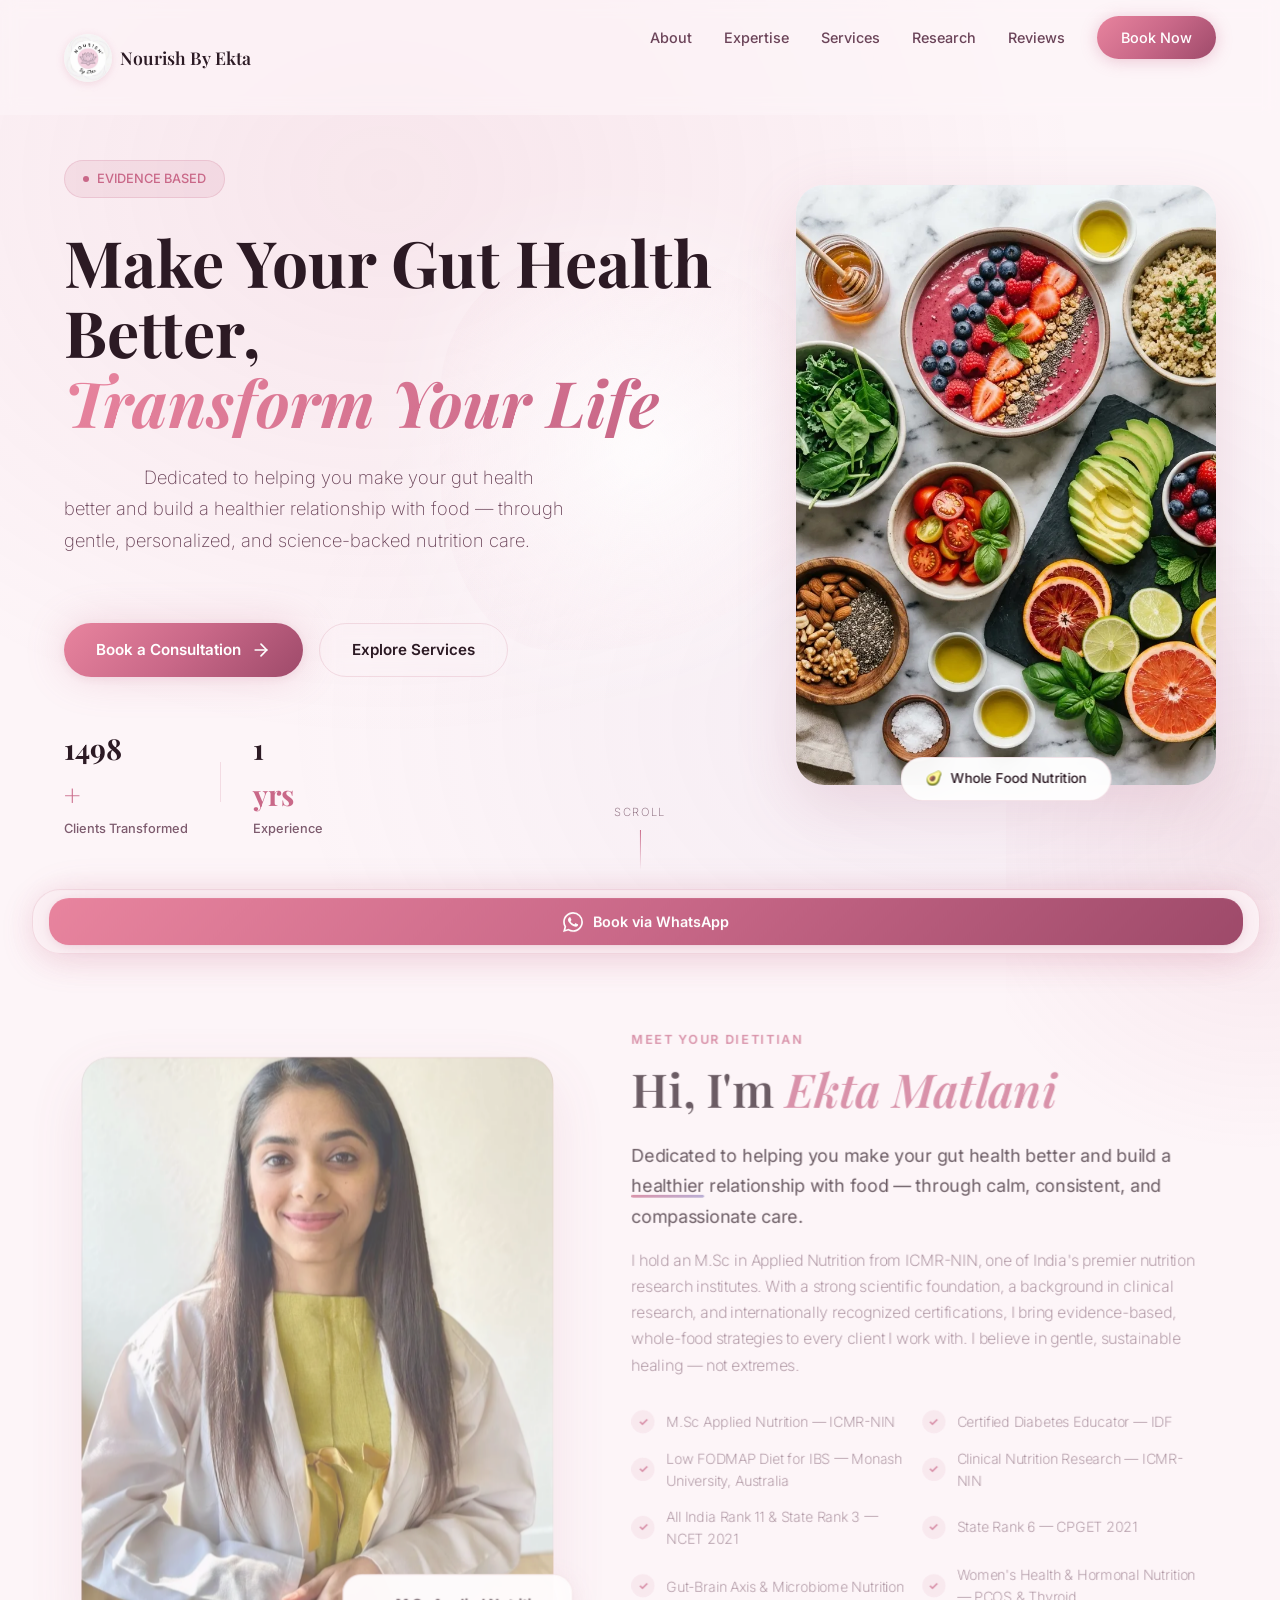
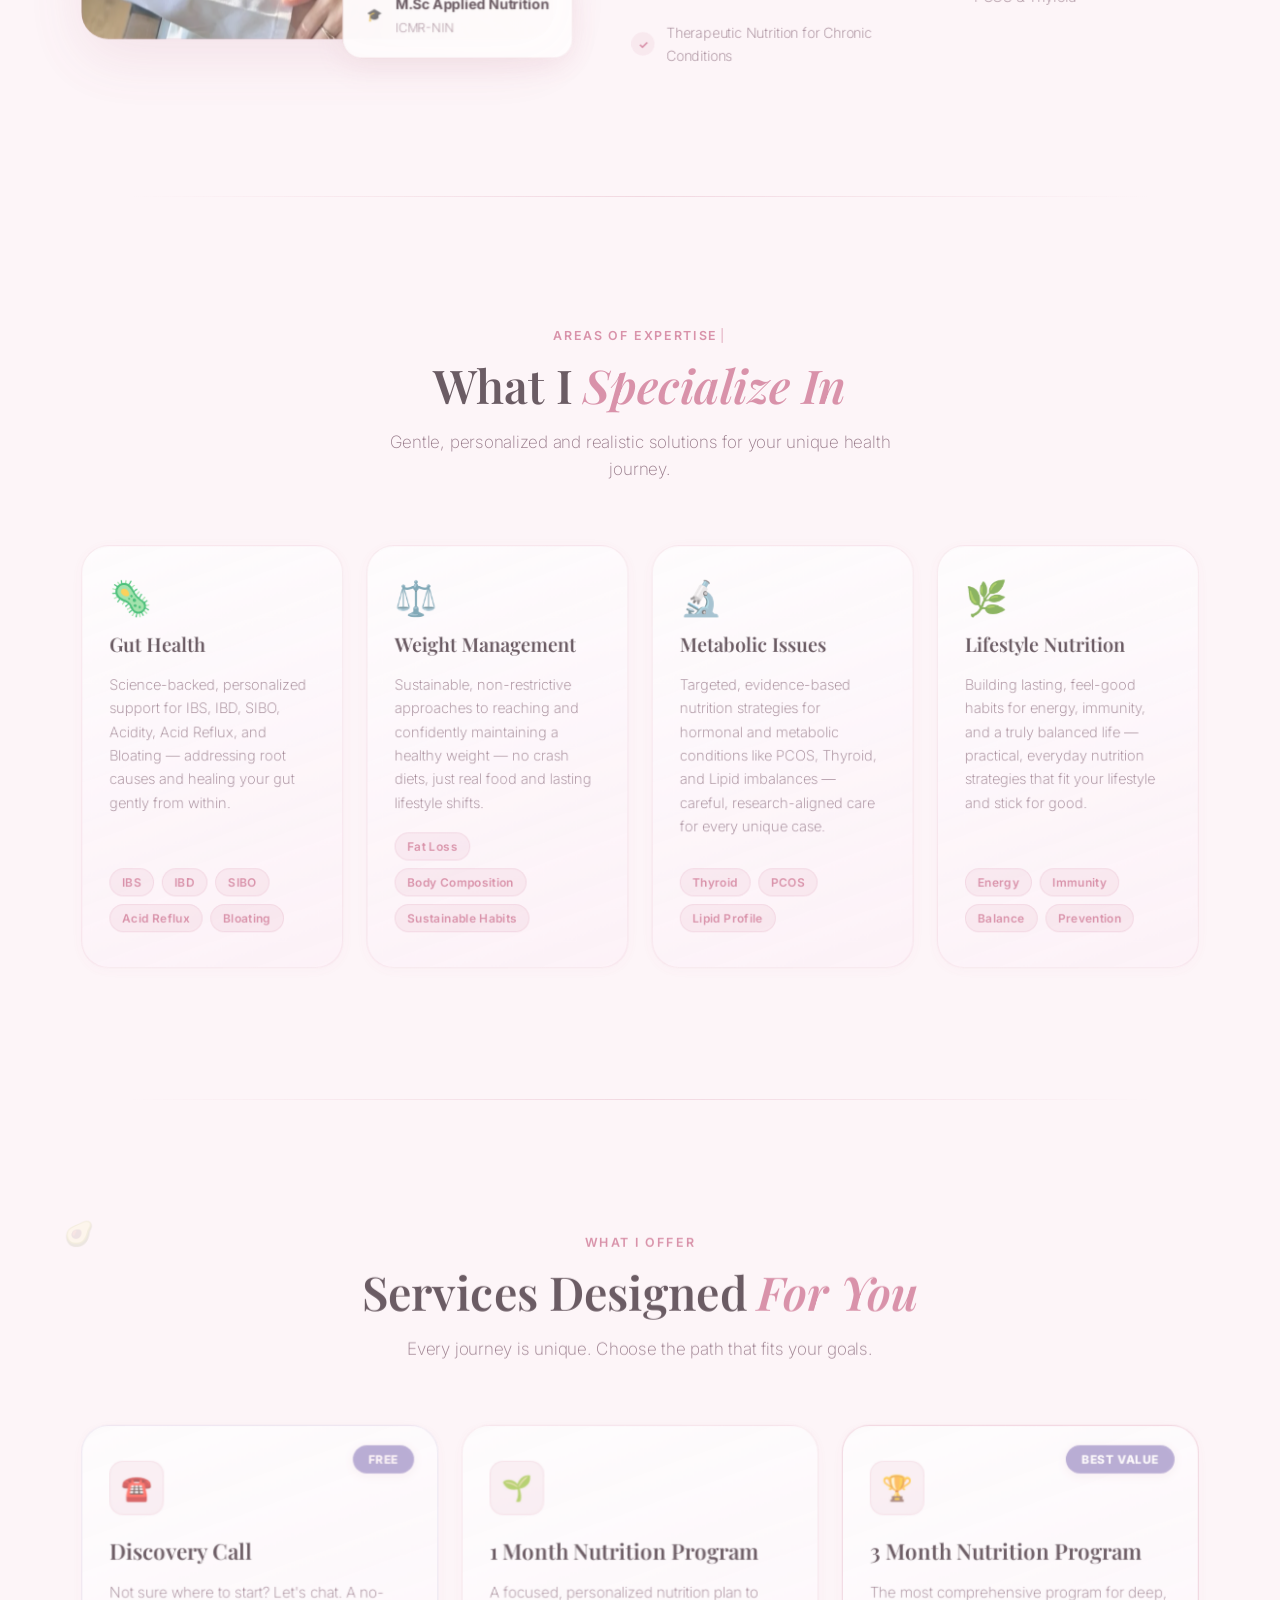
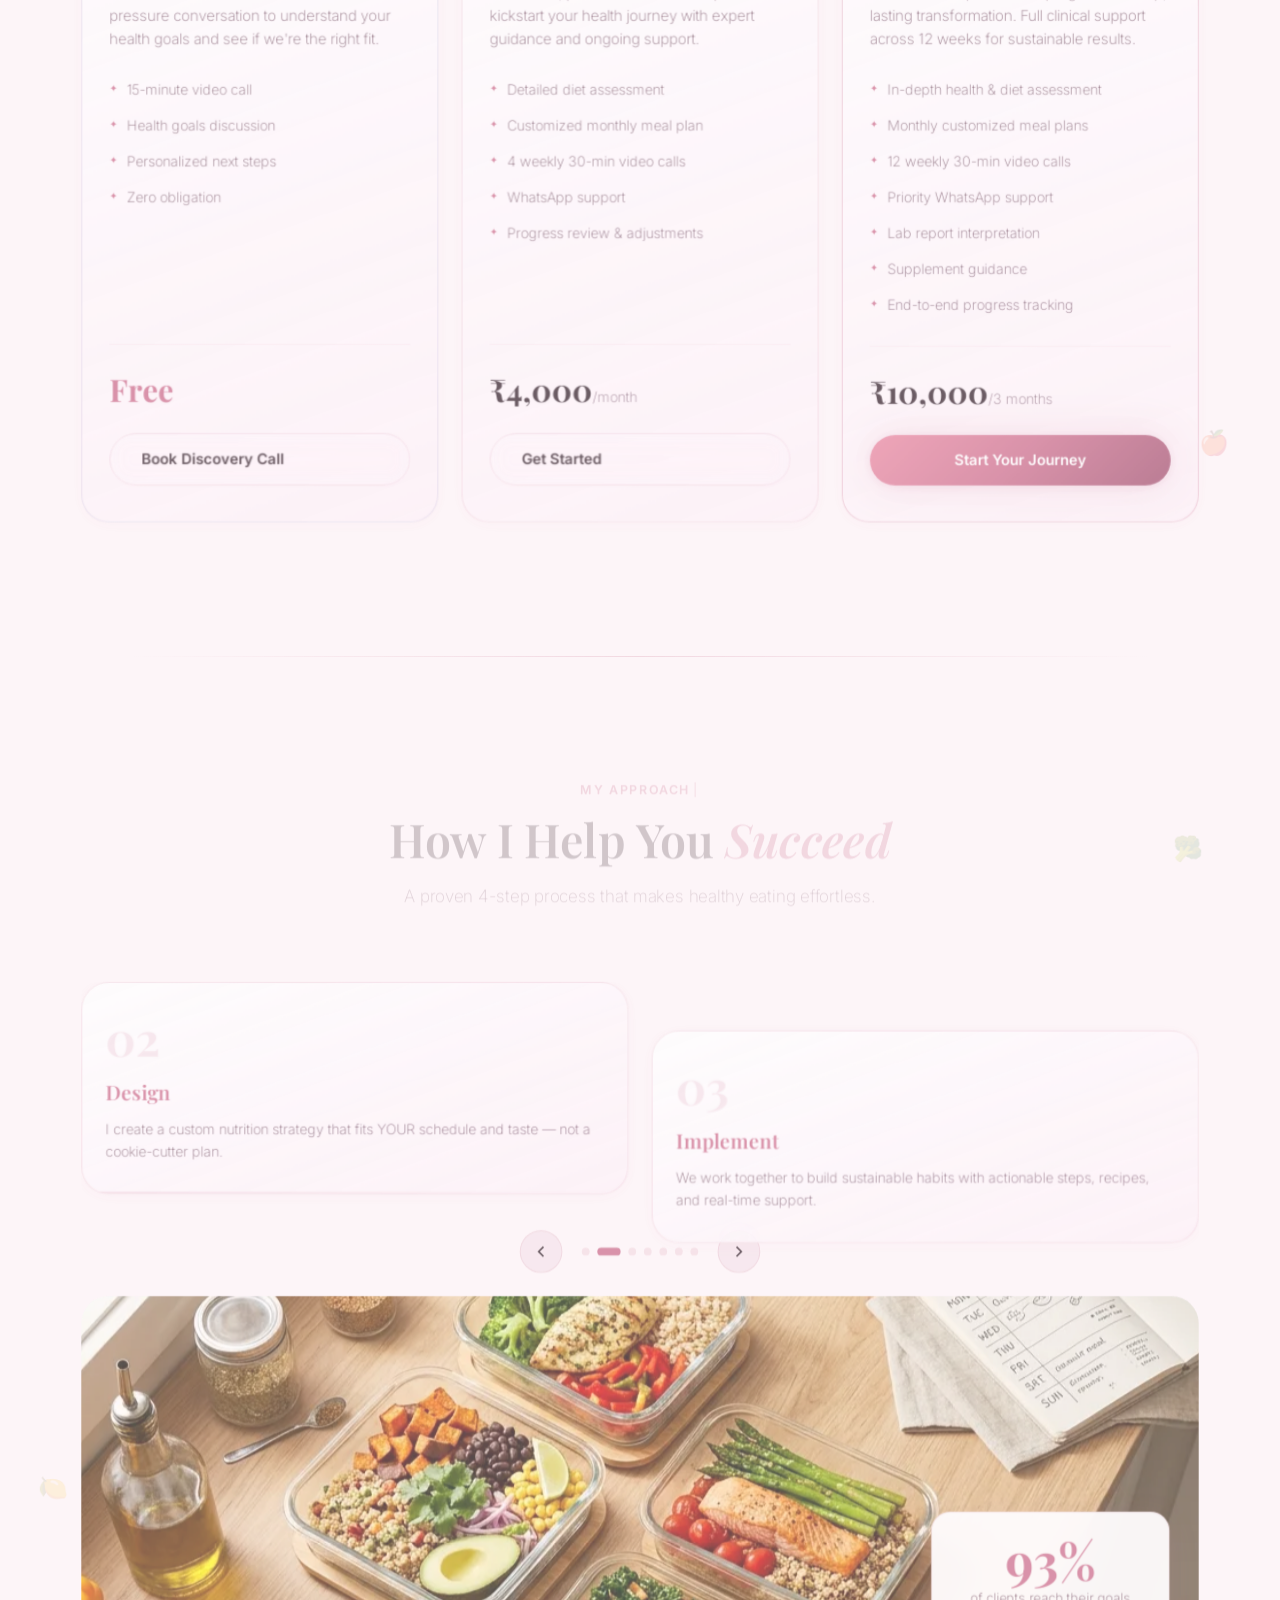
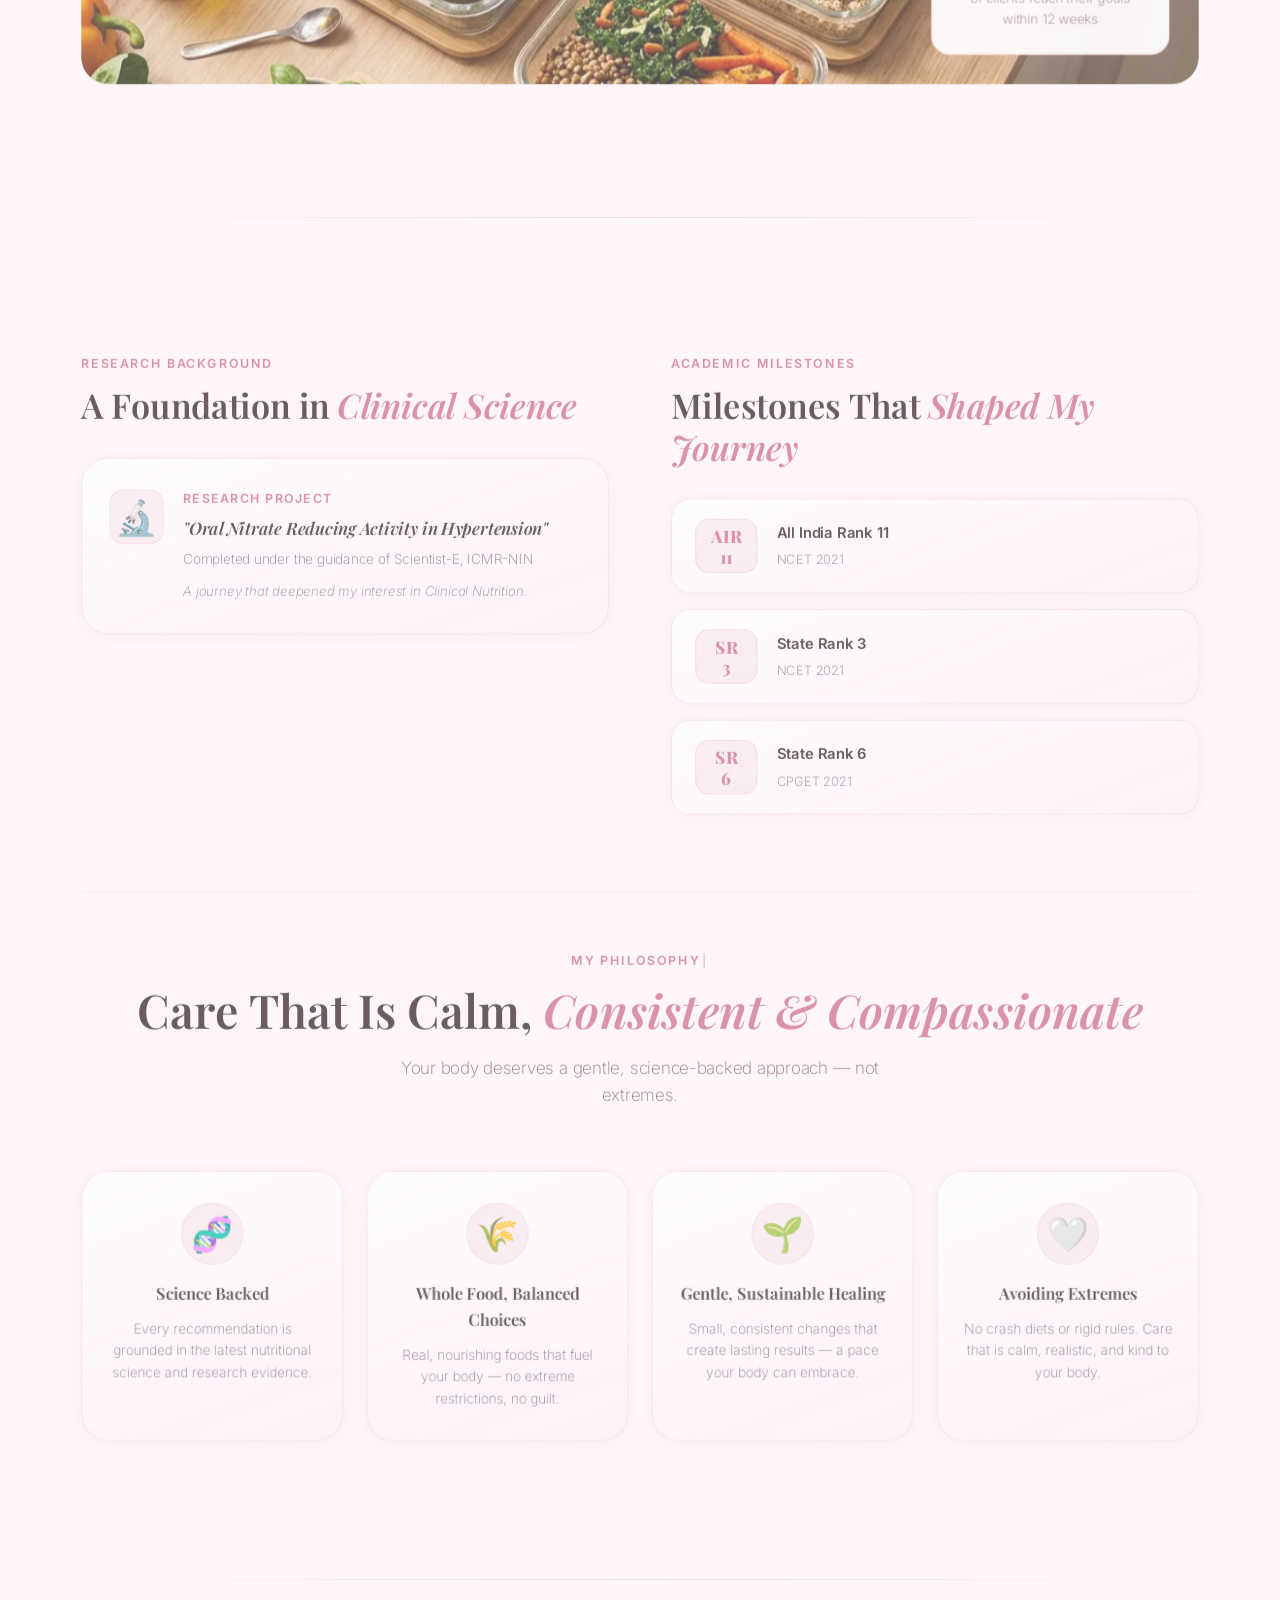
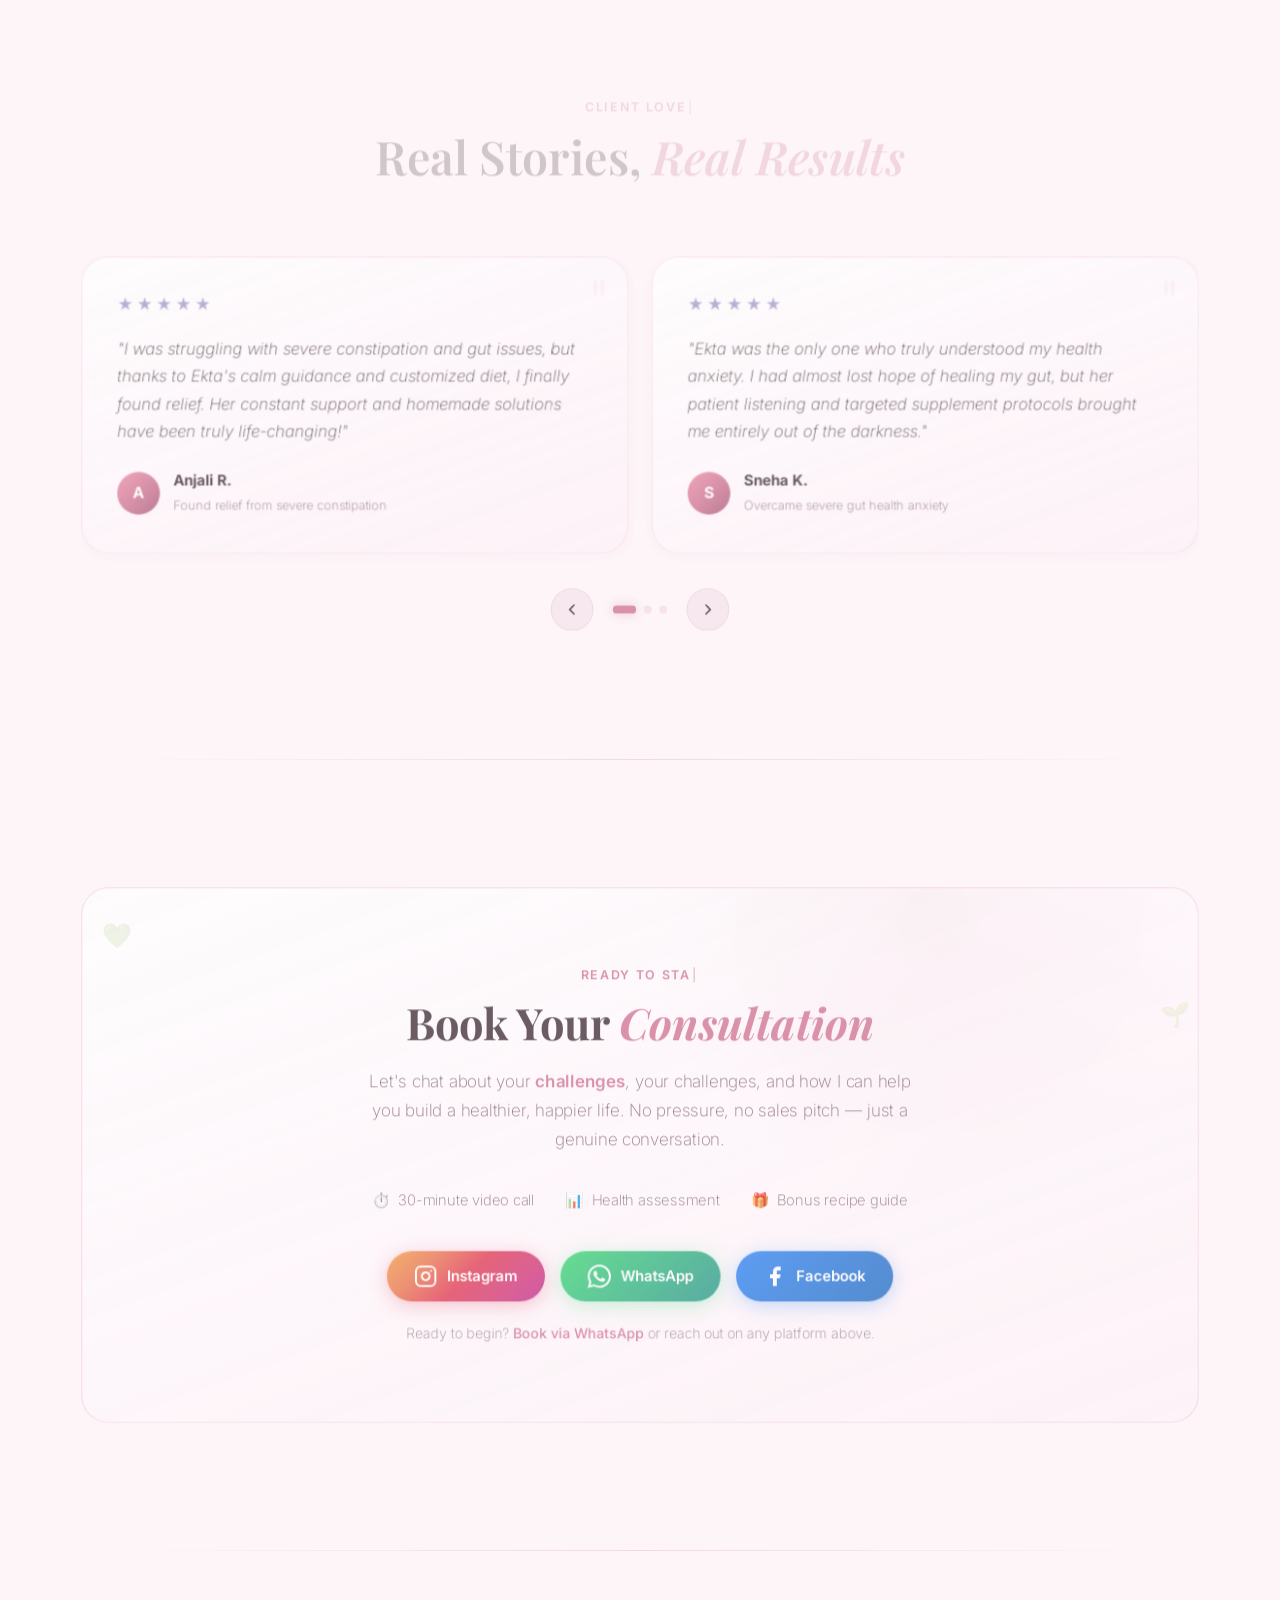
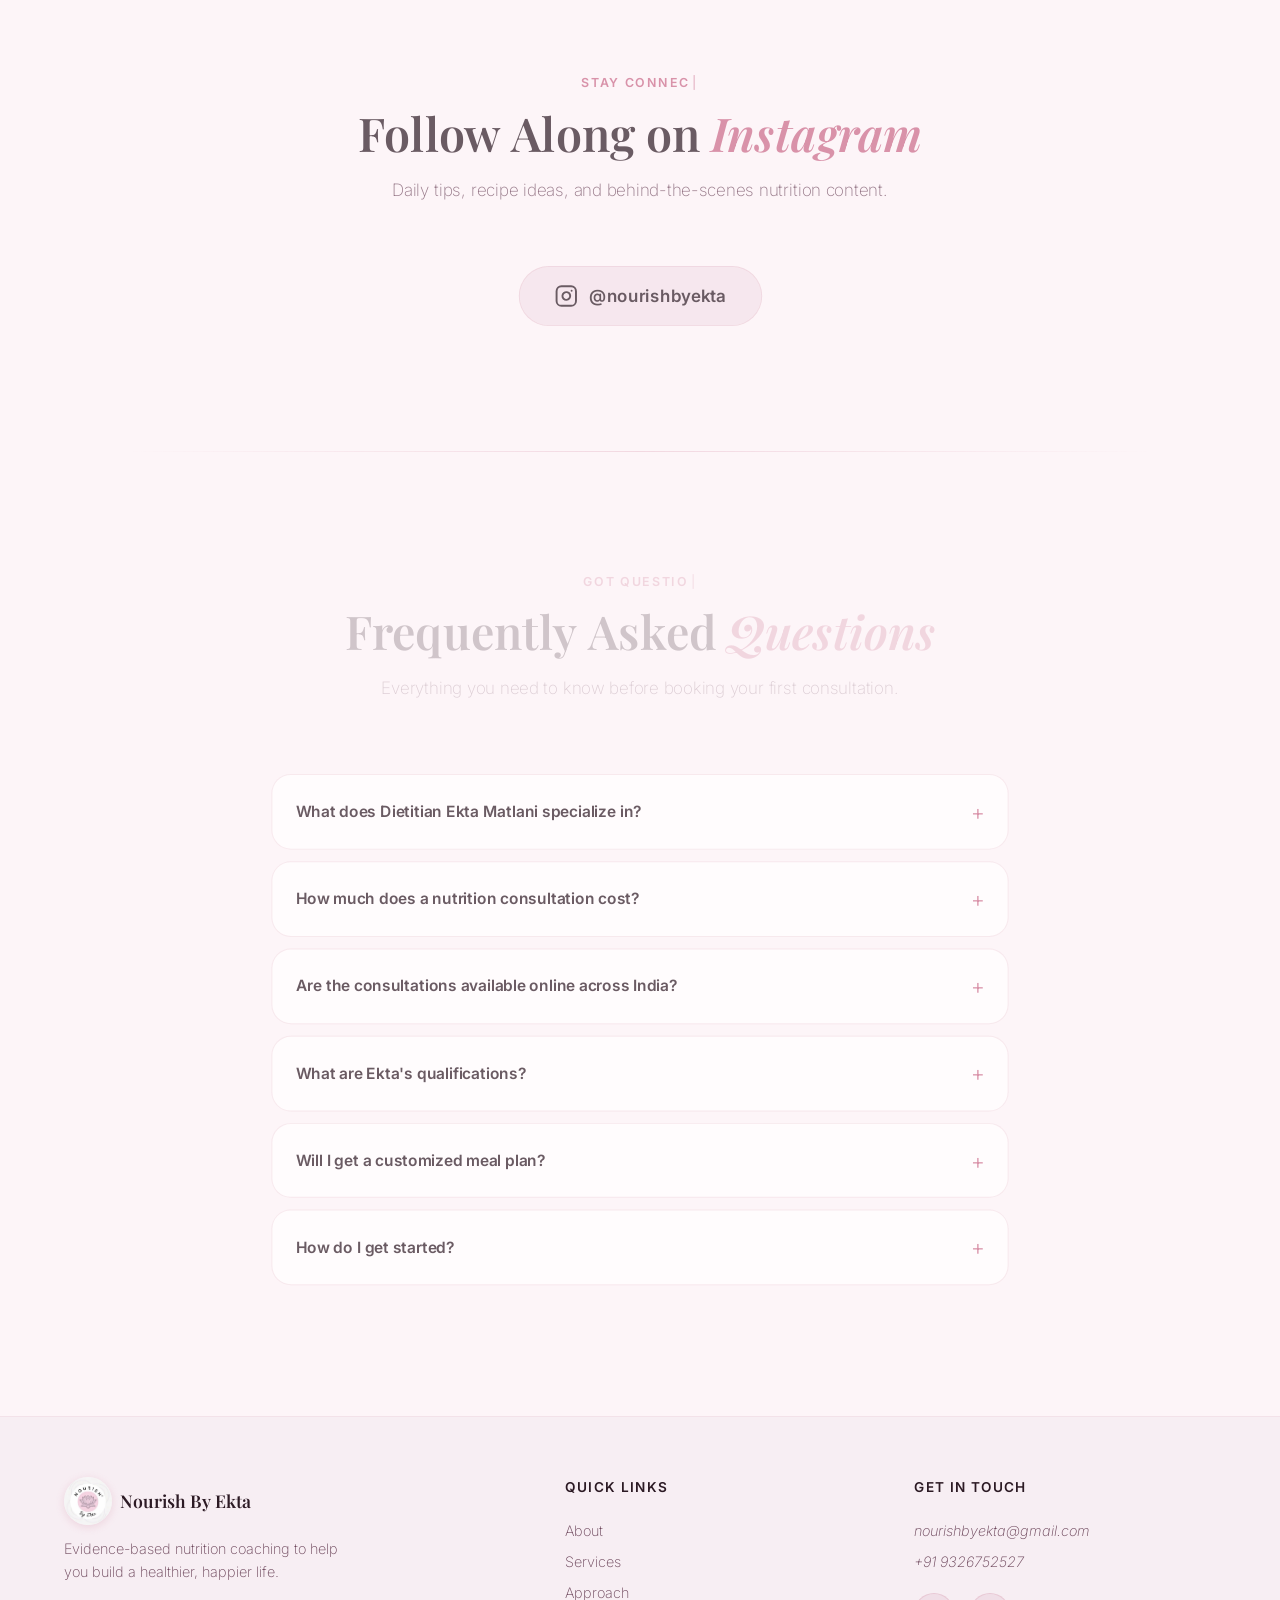
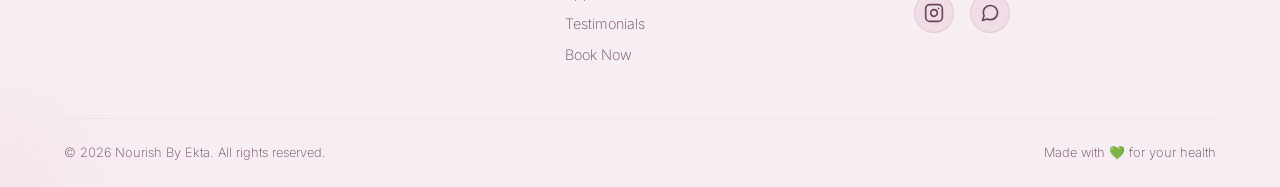
==== commit 67dd9f3e: "Optimize page load speed, layout shifts (CLS), and font preloads" ====
--- a/index.html
+++ b/index.html
@@ -74,7 +74,11 @@
     <link rel="preload" as="style" href="style.css?v=2">
 
     <!-- Fonts -->
-    <link href="https://fonts.googleapis.com/css2?family=Inter:wght@300;400;500;600;700&family=Playfair+Display:ital,wght@0,400;0,500;0,600;0,700;1,400;1,500;1,600&display=swap" rel="stylesheet">
+    <link rel="preload" as="style" href="https://fonts.googleapis.com/css2?family=Inter:wght@300;400;500;600;700&family=Playfair+Display:ital,wght@0,400;0,500;0,600;0,700;1,400;1,500;1,600&display=swap">
+    <link rel="stylesheet" href="https://fonts.googleapis.com/css2?family=Inter:wght@300;400;500;600;700&family=Playfair+Display:ital,wght@0,400;0,500;0,600;0,700;1,400;1,500;1,600&display=swap" media="print" onload="this.media='all'">
+    <noscript>
+        <link rel="stylesheet" href="https://fonts.googleapis.com/css2?family=Inter:wght@300;400;500;600;700&family=Playfair+Display:ital,wght@0,400;0,500;0,600;0,700;1,400;1,500;1,600&display=swap">
+    </noscript>
     <link rel="stylesheet" href="style.css?v=2">
 
     <!-- JSON-LD Structured Data -->
@@ -323,7 +327,7 @@
         </div>
         <div class="hero-image-container">
             <div class="hero-image-glow"></div>
-            <img src="images/hero-food.webp" alt="Healthy whole food arrangement representing gut health nutrition" class="hero-image" loading="eager" fetchpriority="high" width="600" height="600">
+            <img src="images/hero-food.webp" alt="Healthy whole food arrangement representing gut health nutrition" class="hero-image" loading="eager" fetchpriority="high" width="480" height="600">
             <div class="hero-image-badge">
                 <span>🥗</span> Whole Food Nutrition
             </div>
@@ -340,7 +344,7 @@
             <div class="about-grid">
                 <div class="about-image-wrapper">
                     <div class="about-image-frame">
-                        <img src="images/ekta-photo.webp" alt="Dietitian Ekta Matlani — Clinical Nutritionist & Gut Health Expert" class="about-image" loading="lazy" width="480" height="560">
+                        <img src="images/ekta-photo.webp" alt="Dietitian Ekta Matlani — Clinical Nutritionist & Gut Health Expert" class="about-image" loading="lazy" width="480" height="600">
                     </div>
                     <div class="about-float-card">
                         <span class="float-card-icon">🎓</span>
--- a/style.css
+++ b/style.css
@@ -397,6 +397,8 @@
     color: var(--c-accent);
     margin-bottom: 28px;
     will-change: opacity, transform;
+    opacity: 0;
+    transform: translateY(20px) scale(0.9);
 }
 
 .badge-dot {
@@ -433,6 +435,8 @@
     max-width: 520px;
     margin-bottom: 36px;
     will-change: opacity, transform;
+    opacity: 0;
+    transform: translateY(20px);
 }
 
 .hero-cta-group {
@@ -442,11 +446,19 @@
     margin-bottom: 48px;
 }
 
+.hero-cta-group .btn {
+    opacity: 0;
+    transform: translateY(20px);
+    will-change: opacity, transform;
+}
+
 .hero-stats {
     display: flex;
     align-items: center;
     gap: 32px;
     will-change: opacity, transform;
+    opacity: 0;
+    transform: translateY(20px);
 }
 
 .stat-item {
@@ -1104,6 +1116,9 @@
     font-size: 0.9rem;
     color: var(--c-text-subtle);
     margin-top: 20px;
+    opacity: 0;
+    transform: translateY(10px);
+    will-change: opacity, transform;
 }
 
 .booking-note a {
--- a/style.css
+++ b/style.css
@@ -397,6 +397,8 @@
     color: var(--c-accent);
     margin-bottom: 28px;
     will-change: opacity, transform;
+    opacity: 0;
+    transform: translateY(20px) scale(0.9);
 }
 
 .badge-dot {
@@ -433,6 +435,8 @@
     max-width: 520px;
     margin-bottom: 36px;
     will-change: opacity, transform;
+    opacity: 0;
+    transform: translateY(20px);
 }
 
 .hero-cta-group {
@@ -442,11 +446,19 @@
     margin-bottom: 48px;
 }
 
+.hero-cta-group .btn {
+    opacity: 0;
+    transform: translateY(20px);
+    will-change: opacity, transform;
+}
+
 .hero-stats {
     display: flex;
     align-items: center;
     gap: 32px;
     will-change: opacity, transform;
+    opacity: 0;
+    transform: translateY(20px);
 }
 
 .stat-item {
@@ -1104,6 +1116,9 @@
     font-size: 0.9rem;
     color: var(--c-text-subtle);
     margin-top: 20px;
+    opacity: 0;
+    transform: translateY(10px);
+    will-change: opacity, transform;
 }
 
 .booking-note a {
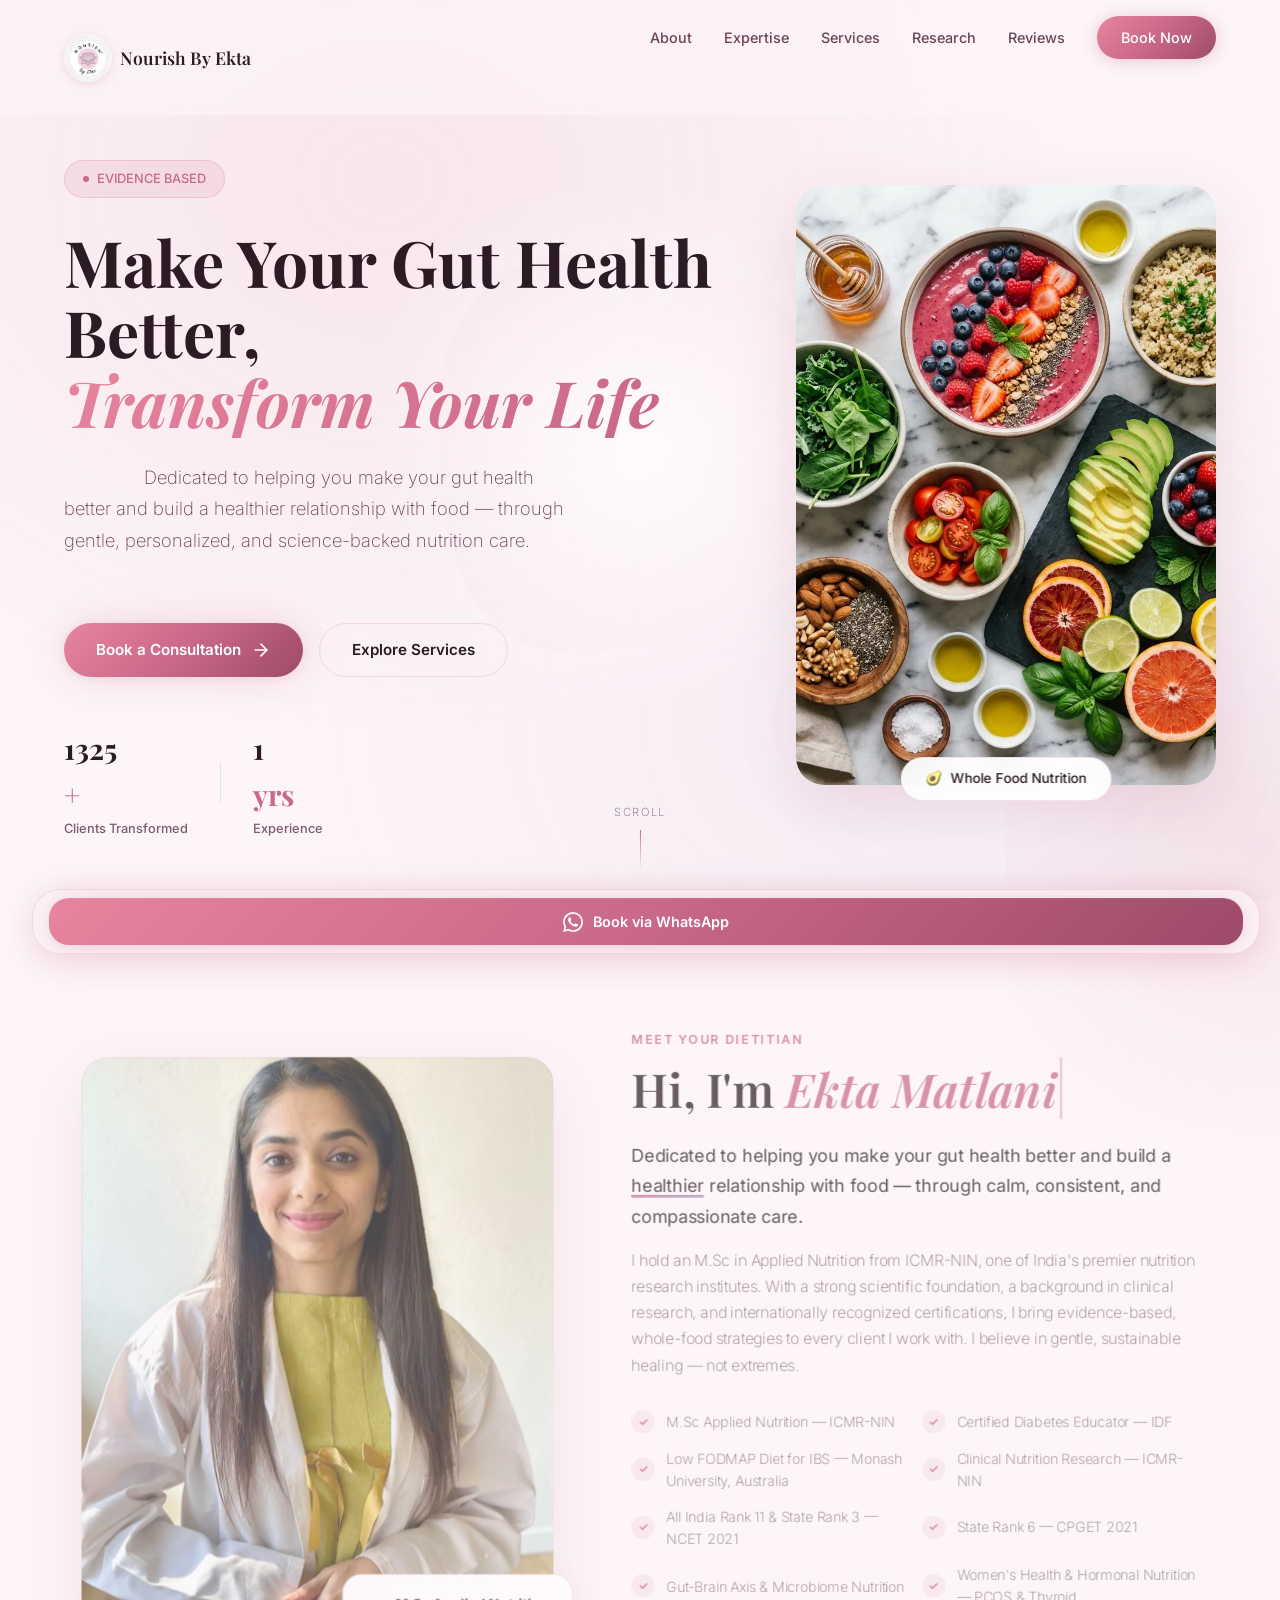
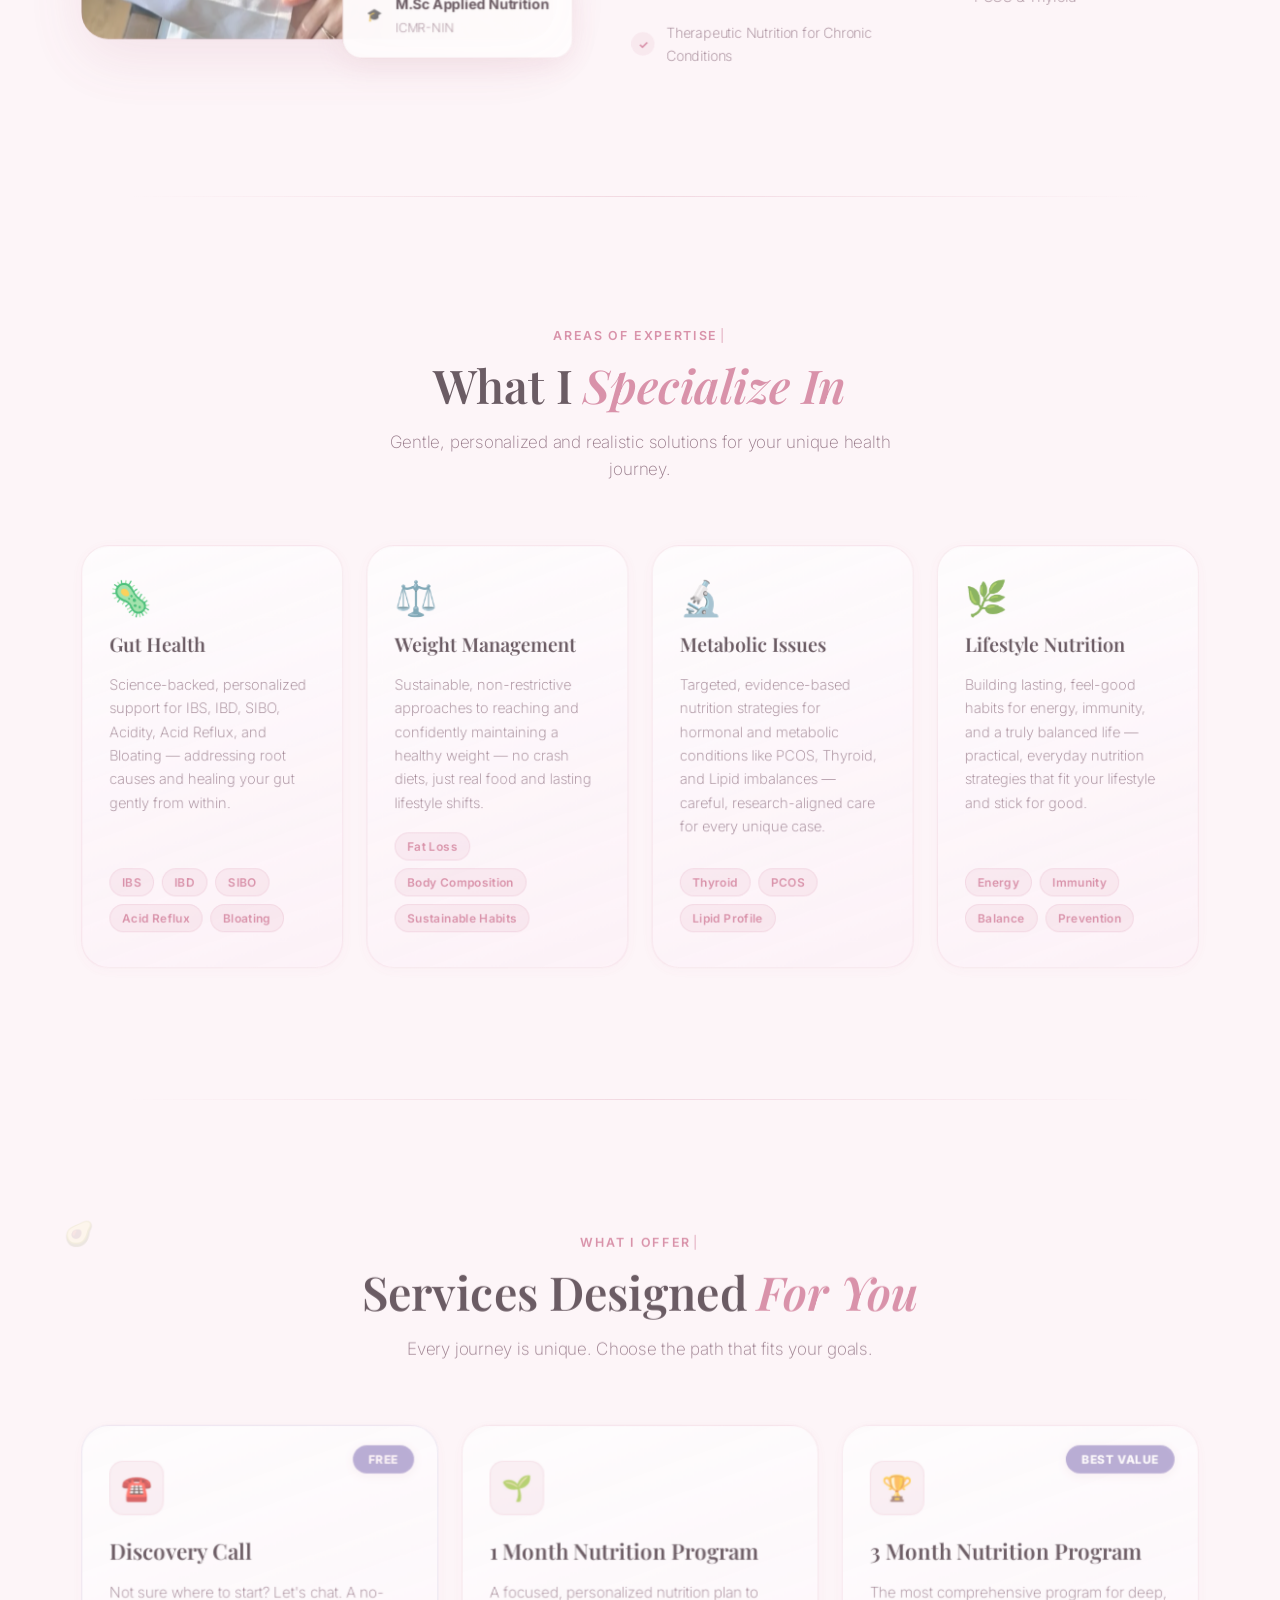
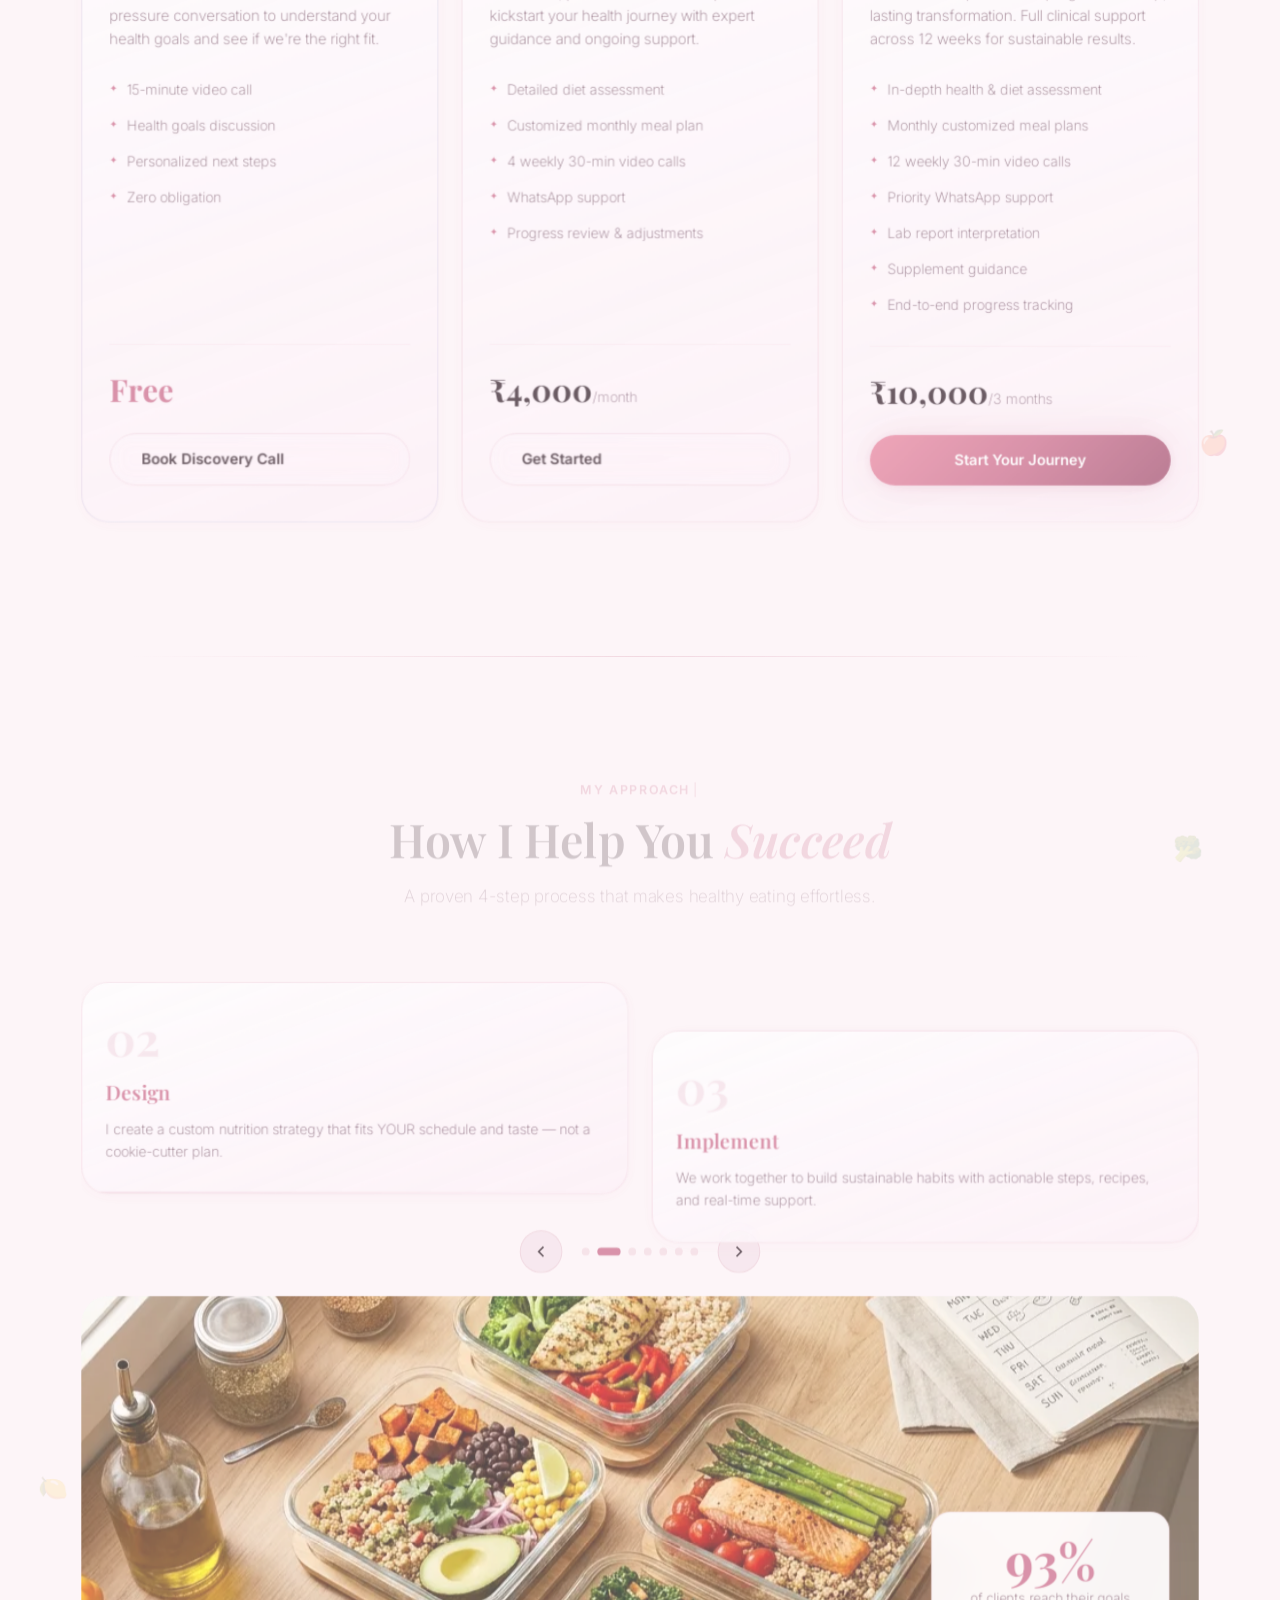
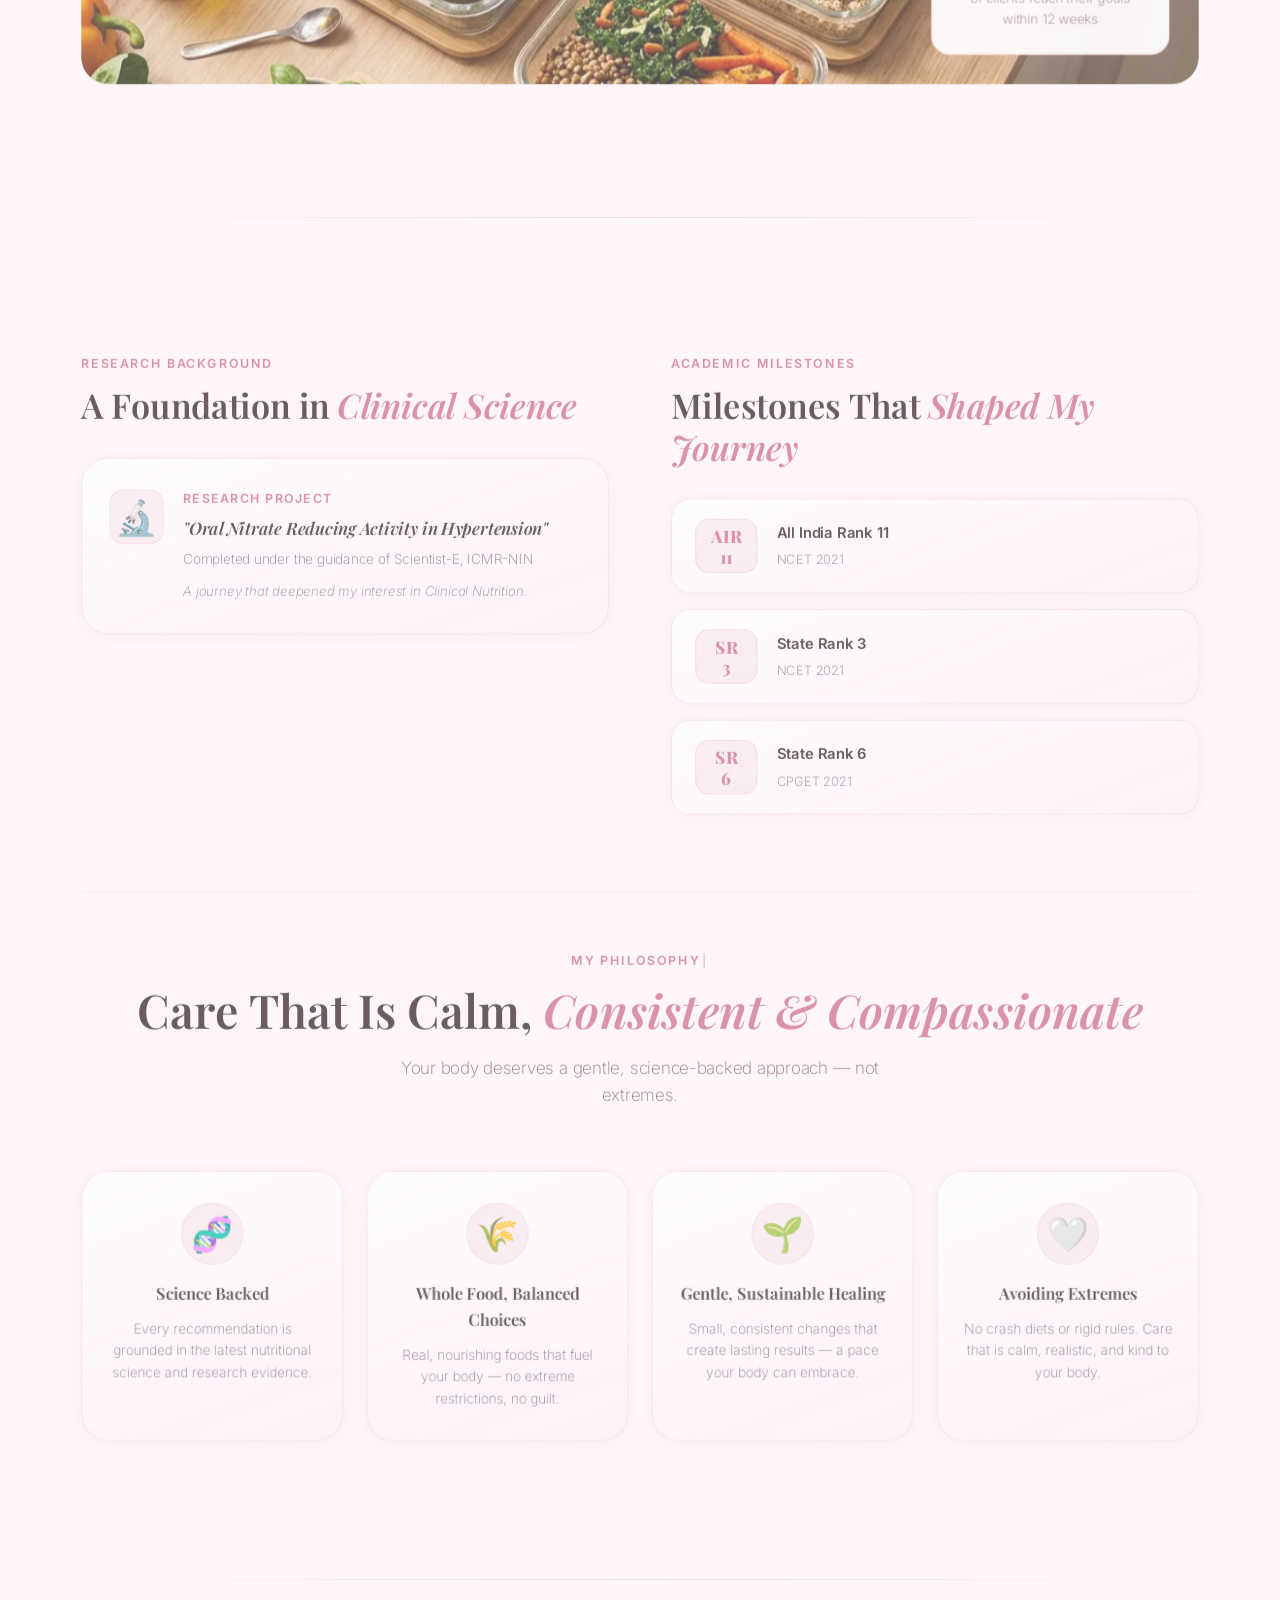
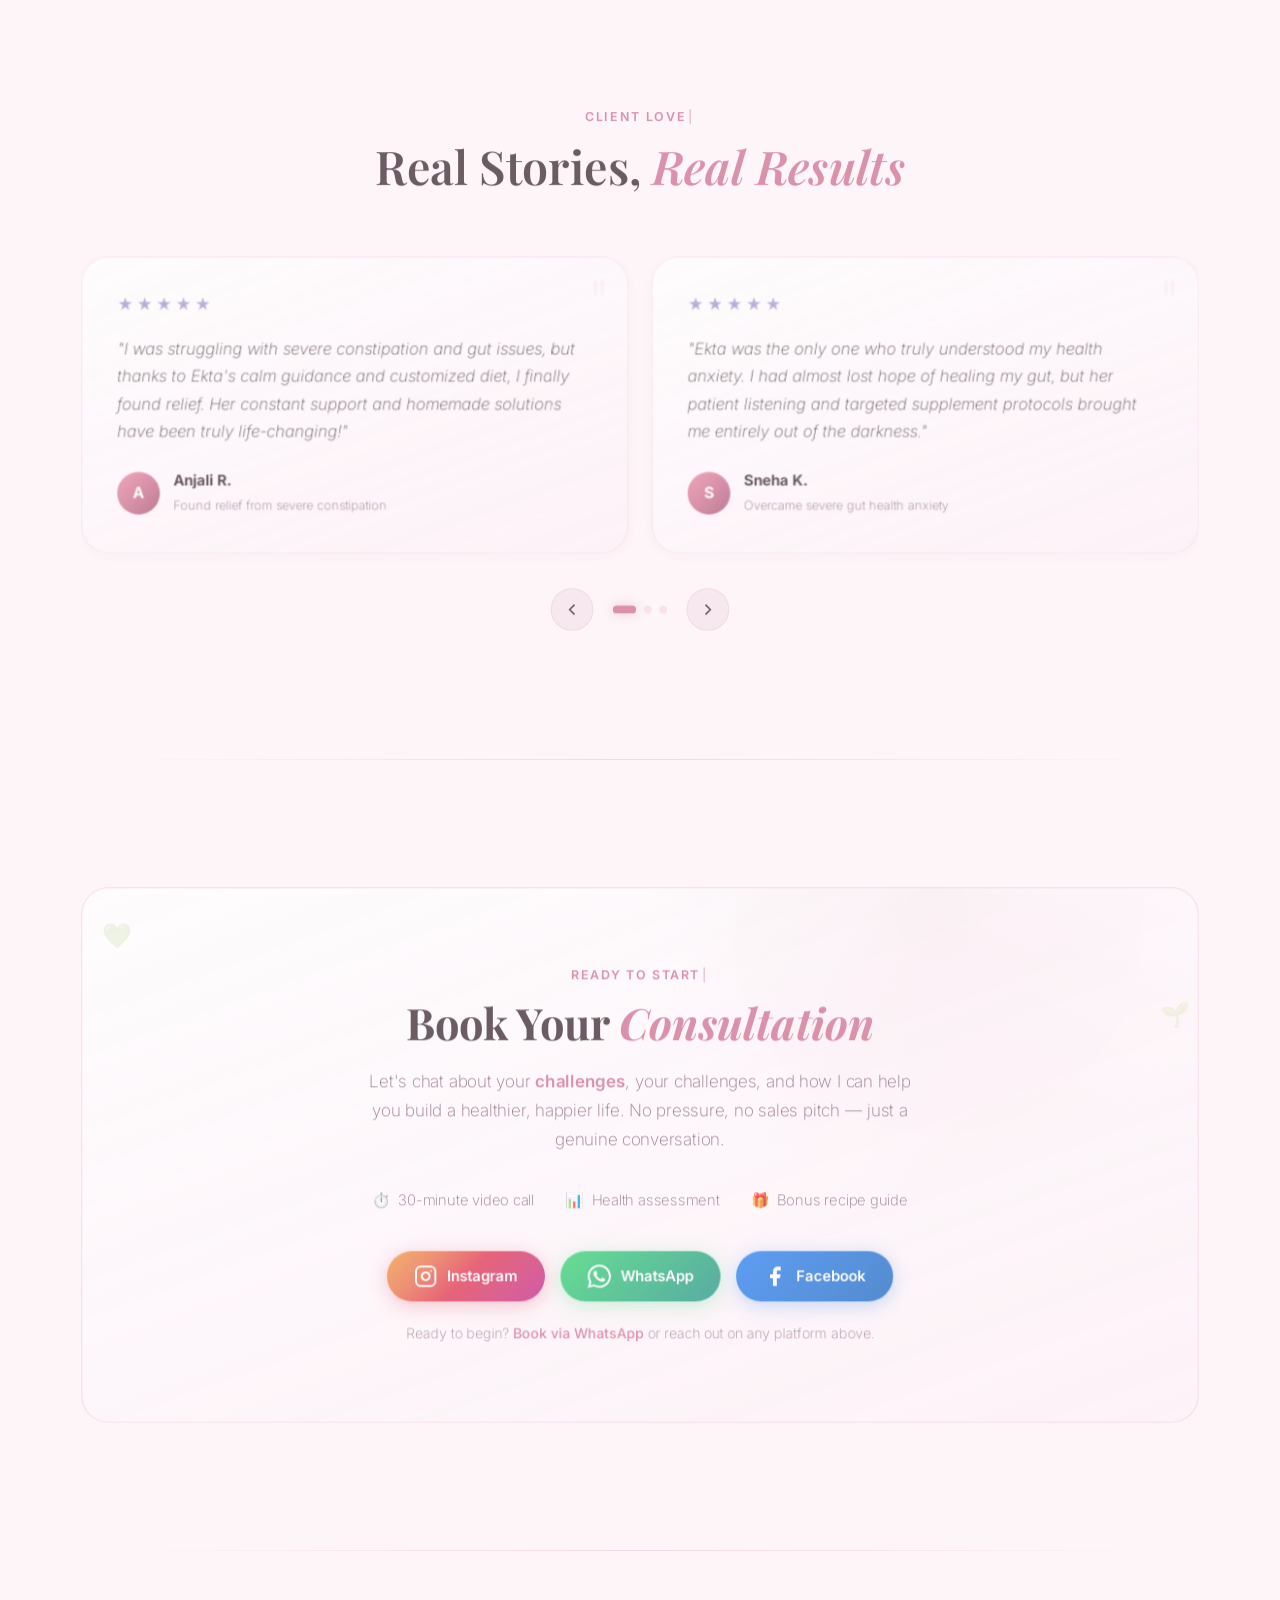
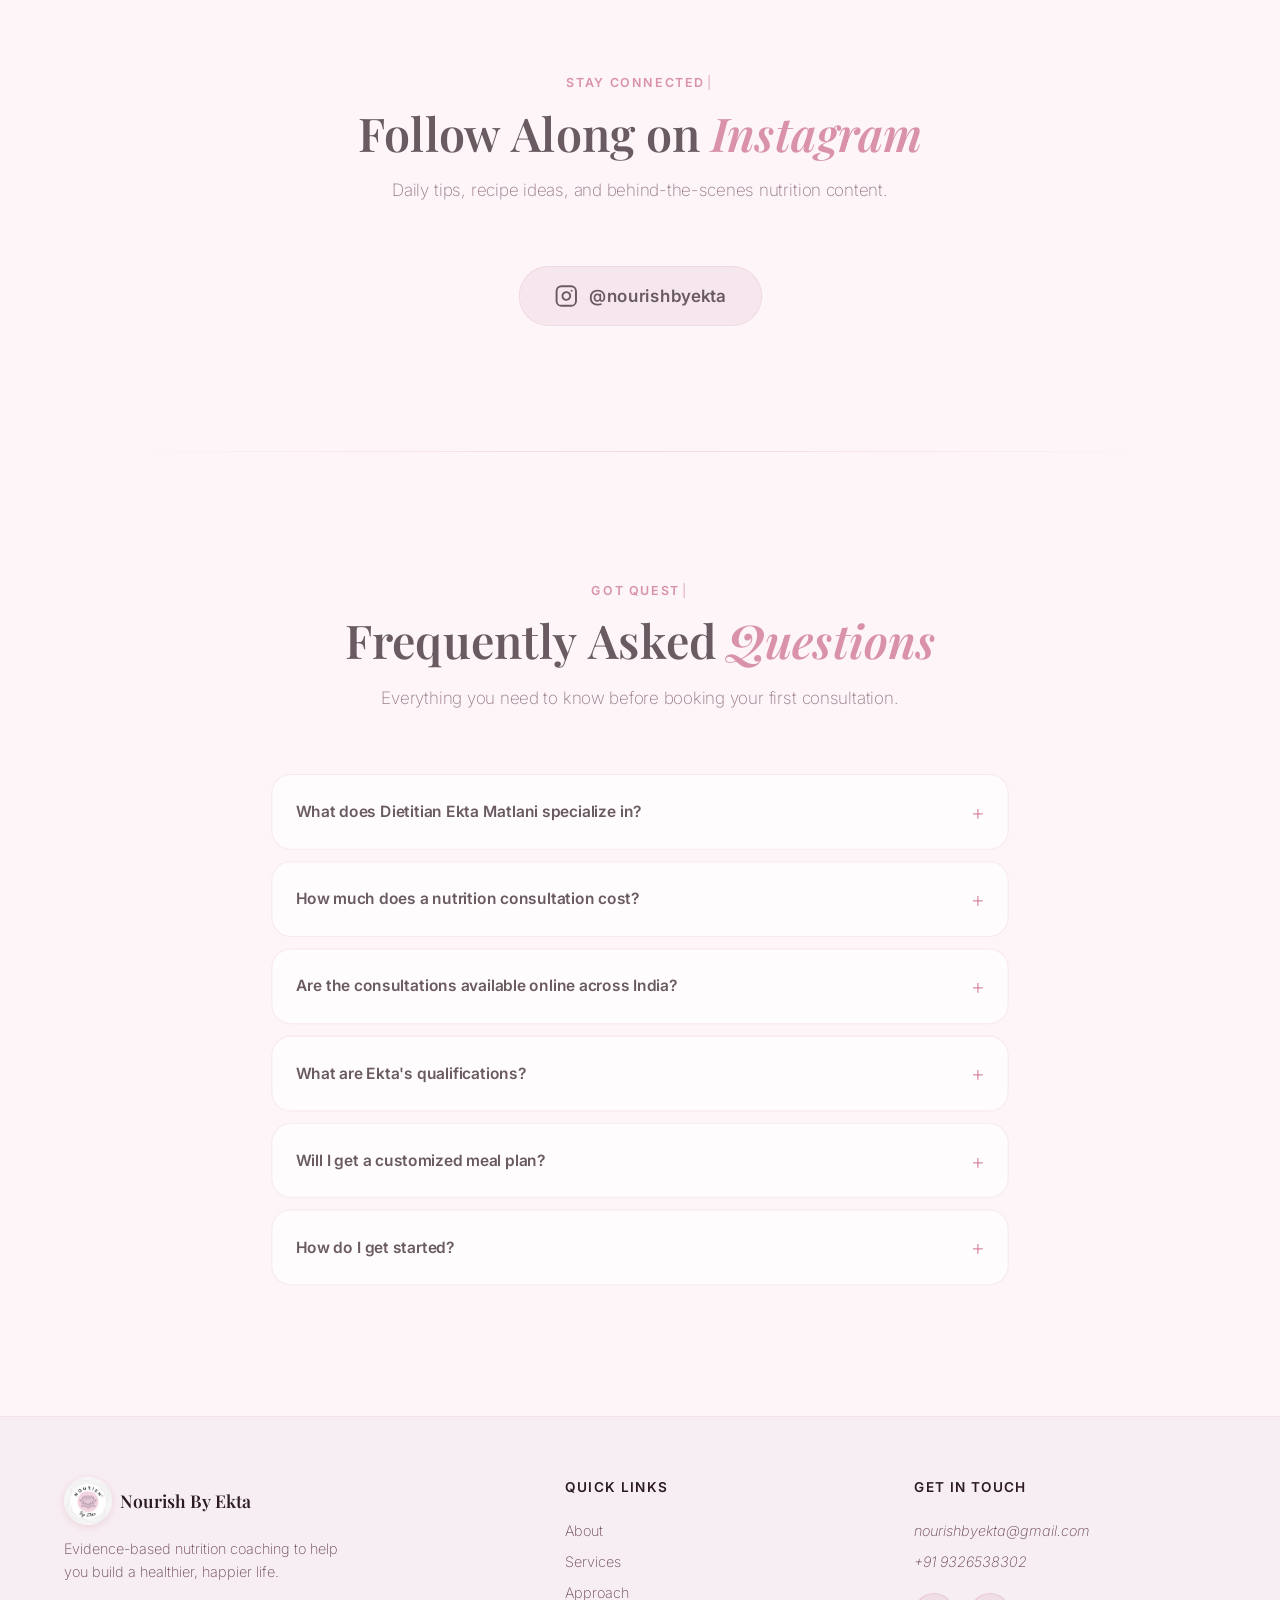
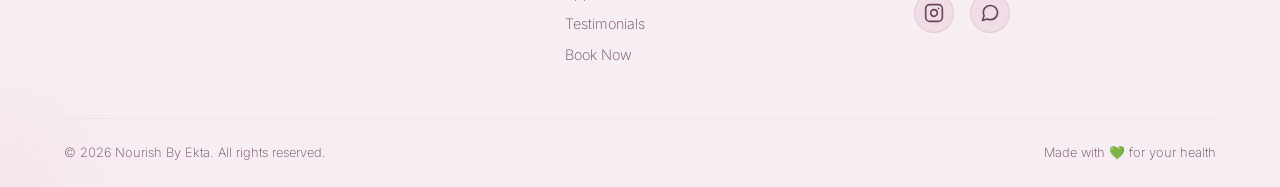
==== commit 600fec12: "Update phone number to 9326538302" ====
--- a/index.html
+++ b/index.html
@@ -133,7 +133,7 @@
           "url": "https://nourishbyekta.in/",
           "logo": "https://nourishbyekta.in/images/logo.jpg",
           "image": "https://nourishbyekta.in/images/ekta-photo.jpg",
-          "telephone": "+919326752527",
+          "telephone": "+919326538302",
           "email": "nourishbyekta@gmail.com",
           "priceRange": "₹₹",
           "currenciesAccepted": "INR",
@@ -482,7 +482,7 @@
                     <div class="service-price">
                         <span class="price-amount price-free">Free</span>
                     </div>
-                    <a href="https://wa.me/919326752527?text=Hi%20Ekta!%20I'd%20like%20to%20book%20a%20free%20discovery%20call." class="btn btn-outline btn-full" id="service-discovery-btn">Book Discovery Call</a>
+                    <a href="https://wa.me/919326538302?text=Hi%20Ekta!%20I'd%20like%20to%20book%20a%20free%20discovery%20call." class="btn btn-outline btn-full" id="service-discovery-btn">Book Discovery Call</a>
                 </div>
 
                 <!-- 1 Month Program -->
@@ -502,7 +502,7 @@
                     <div class="service-price">
                         <span class="price-amount">₹4,000</span><span class="price-period">/month</span>
                     </div>
-                    <a href="https://wa.me/919326752527?text=Hi%20Ekta!%20I'm%20interested%20in%20the%201%20Month%20Nutrition%20Program." class="btn btn-outline btn-full" id="service-1month-btn">Get Started</a>
+                    <a href="https://wa.me/919326538302?text=Hi%20Ekta!%20I'm%20interested%20in%20the%201%20Month%20Nutrition%20Program." class="btn btn-outline btn-full" id="service-1month-btn">Get Started</a>
                 </div>
 
                 <!-- 3 Month Program -->
@@ -525,7 +525,7 @@
                     <div class="service-price">
                         <span class="price-amount">₹10,000</span><span class="price-period">/3 months</span>
                     </div>
-                    <a href="https://wa.me/919326752527?text=Hi%20Ekta!%20I'm%20interested%20in%20the%203%20Month%20Nutrition%20Program." class="btn btn-primary btn-full" id="service-3month-btn" aria-label="Start your 3 month nutrition program journey">Start Your Journey</a>
+                    <a href="https://wa.me/919326538302?text=Hi%20Ekta!%20I'm%20interested%20in%20the%203%20Month%20Nutrition%20Program." class="btn btn-primary btn-full" id="service-3month-btn" aria-label="Start your 3 month nutrition program journey">Start Your Journey</a>
                 </div>
 
             </div>
@@ -809,7 +809,7 @@
                             <span>Instagram</span>
                         </a>
                         <!-- WhatsApp -->
-                        <a href="https://wa.me/919326752527?text=Hi%20Ekta!%20I'd%20love%20to%20book%20a%20consultation." target="_blank" rel="noopener noreferrer" class="social-cta-btn social-cta-whatsapp" id="bookingWhatsAppBtn" aria-label="WhatsApp">
+                        <a href="https://wa.me/919326538302?text=Hi%20Ekta!%20I'd%20love%20to%20book%20a%20consultation." target="_blank" rel="noopener noreferrer" class="social-cta-btn social-cta-whatsapp" id="bookingWhatsAppBtn" aria-label="WhatsApp">
                             <svg width="24" height="24" viewBox="0 0 24 24" fill="currentColor"><path d="M17.472 14.382c-.297-.149-1.758-.867-2.03-.967-.273-.099-.471-.148-.67.15-.197.297-.767.966-.94 1.164-.173.199-.347.223-.644.075-.297-.15-1.255-.463-2.39-1.475-.883-.788-1.48-1.761-1.653-2.059-.173-.297-.018-.458.13-.606.134-.133.298-.347.446-.52.149-.174.198-.298.298-.497.099-.198.05-.371-.025-.52-.075-.149-.669-1.612-.916-2.207-.242-.579-.487-.5-.669-.51-.173-.008-.371-.01-.57-.01-.198 0-.52.074-.792.372-.272.297-1.04 1.016-1.04 2.479 0 1.462 1.065 2.875 1.213 3.074.149.198 2.096 3.2 5.077 4.487.709.306 1.262.489 1.694.625.712.227 1.36.195 1.871.118.571-.085 1.758-.719 2.006-1.413.248-.694.248-1.289.173-1.413-.074-.124-.272-.198-.57-.347m-5.421 7.403h-.004a9.87 9.87 0 01-5.031-1.378l-.361-.214-3.741.982.998-3.648-.235-.374a9.86 9.86 0 01-1.51-5.26c.001-5.45 4.436-9.884 9.888-9.884 2.64 0 5.122 1.03 6.988 2.898a9.825 9.825 0 012.893 6.994c-.003 5.45-4.437 9.884-9.885 9.884m8.413-18.297A11.815 11.815 0 0012.05 0C5.495 0 .16 5.335.157 11.892c0 2.096.547 4.142 1.588 5.945L.057 24l6.305-1.654a11.882 11.882 0 005.683 1.448h.005c6.554 0 11.89-5.335 11.893-11.893a11.821 11.821 0 00-3.48-8.413z"/></svg>
                             <span>WhatsApp</span>
                         </a>
@@ -819,7 +819,7 @@
                             <span>Facebook</span>
                         </a>
                     </div>
-                    <p class="booking-note">Ready to begin? <a href="https://wa.me/919326752527?text=Hi%20Ekta!%20I'd%20love%20to%20book%20a%20consultation." target="_blank" rel="noopener noreferrer">Book via WhatsApp</a> or reach out on any platform above.</p>
+                    <p class="booking-note">Ready to begin? <a href="https://wa.me/919326538302?text=Hi%20Ekta!%20I'd%20love%20to%20book%20a%20consultation." target="_blank" rel="noopener noreferrer">Book via WhatsApp</a> or reach out on any platform above.</p>
                 </div>
             </div>
         </div>
@@ -914,13 +914,13 @@
                     <h3>Get in Touch</h3>
                     <address>
                         <a href="mailto:nourishbyekta@gmail.com">nourishbyekta@gmail.com</a>
-                        <a href="https://wa.me/919326752527">+91 9326752527</a>
+                        <a href="https://wa.me/919326538302">+91 9326538302</a>
                     </address>
                     <div class="footer-socials">
                         <a href="https://www.instagram.com/nourishbyekta?igsh=aHd2YXBsYjNqNngy" target="_blank" rel="noopener noreferrer me" aria-label="Follow Nourish By Ekta on Instagram">
                             <svg width="20" height="20" viewBox="0 0 24 24" fill="none" stroke="currentColor" stroke-width="2" stroke-linecap="round" stroke-linejoin="round"><rect x="2" y="2" width="20" height="20" rx="5" ry="5"/><path d="M16 11.37A4 4 0 1 1 12.63 8 4 4 0 0 1 16 11.37z"/><line x1="17.5" y1="6.5" x2="17.51" y2="6.5"/></svg>
                         </a>
-                        <a href="https://wa.me/919326752527" target="_blank" rel="noopener noreferrer" aria-label="Contact Nourish By Ekta on WhatsApp">
+                        <a href="https://wa.me/919326538302" target="_blank" rel="noopener noreferrer" aria-label="Contact Nourish By Ekta on WhatsApp">
                             <svg width="20" height="20" viewBox="0 0 24 24" fill="none" stroke="currentColor" stroke-width="2" stroke-linecap="round" stroke-linejoin="round"><path d="M21 11.5a8.38 8.38 0 0 1-.9 3.8 8.5 8.5 0 0 1-7.6 4.7 8.38 8.38 0 0 1-3.8-.9L3 21l1.9-5.7a8.38 8.38 0 0 1-.9-3.8 8.5 8.5 0 0 1 4.7-7.6 8.38 8.38 0 0 1 3.8-.9h.5a8.48 8.48 0 0 1 8 8v.5z"/></svg>
                         </a>
                     </div>
@@ -935,7 +935,7 @@
 
     <!-- Sticky Mobile CTA -->
     <div class="mobile-sticky-cta" id="mobileCta">
-        <a href="https://wa.me/919326752527?text=Hi%20Ekta!%20I'd%20love%20to%20book%20a%20consultation." class="btn btn-primary" id="mobileWhatsAppBtn">
+        <a href="https://wa.me/919326538302?text=Hi%20Ekta!%20I'd%20love%20to%20book%20a%20consultation." class="btn btn-primary" id="mobileWhatsAppBtn">
             <svg width="20" height="20" viewBox="0 0 24 24" fill="currentColor"><path d="M17.472 14.382c-.297-.149-1.758-.867-2.03-.967-.273-.099-.471-.148-.67.15-.197.297-.767.966-.94 1.164-.173.199-.347.223-.644.075-.297-.15-1.255-.463-2.39-1.475-.883-.788-1.48-1.761-1.653-2.059-.173-.297-.018-.458.13-.606.134-.133.298-.347.446-.52.149-.174.198-.298.298-.497.099-.198.05-.371-.025-.52-.075-.149-.669-1.612-.916-2.207-.242-.579-.487-.5-.669-.51-.173-.008-.371-.01-.57-.01-.198 0-.52.074-.792.372-.272.297-1.04 1.016-1.04 2.479 0 1.462 1.065 2.875 1.213 3.074.149.198 2.096 3.2 5.077 4.487.709.306 1.262.489 1.694.625.712.227 1.36.195 1.871.118.571-.085 1.758-.719 2.006-1.413.248-.694.248-1.289.173-1.413-.074-.124-.272-.198-.57-.347m-5.421 7.403h-.004a9.87 9.87 0 01-5.031-1.378l-.361-.214-3.741.982.998-3.648-.235-.374a9.86 9.86 0 01-1.51-5.26c.001-5.45 4.436-9.884 9.888-9.884 2.64 0 5.122 1.03 6.988 2.898a9.825 9.825 0 012.893 6.994c-.003 5.45-4.437 9.884-9.885 9.884m8.413-18.297A11.815 11.815 0 0012.05 0C5.495 0 .16 5.335.157 11.892c0 2.096.547 4.142 1.588 5.945L.057 24l6.305-1.654a11.882 11.882 0 005.683 1.448h.005c6.554 0 11.89-5.335 11.893-11.893a11.821 11.821 0 00-3.48-8.413z"/></svg>
             <span>Book via WhatsApp</span>
         </a>
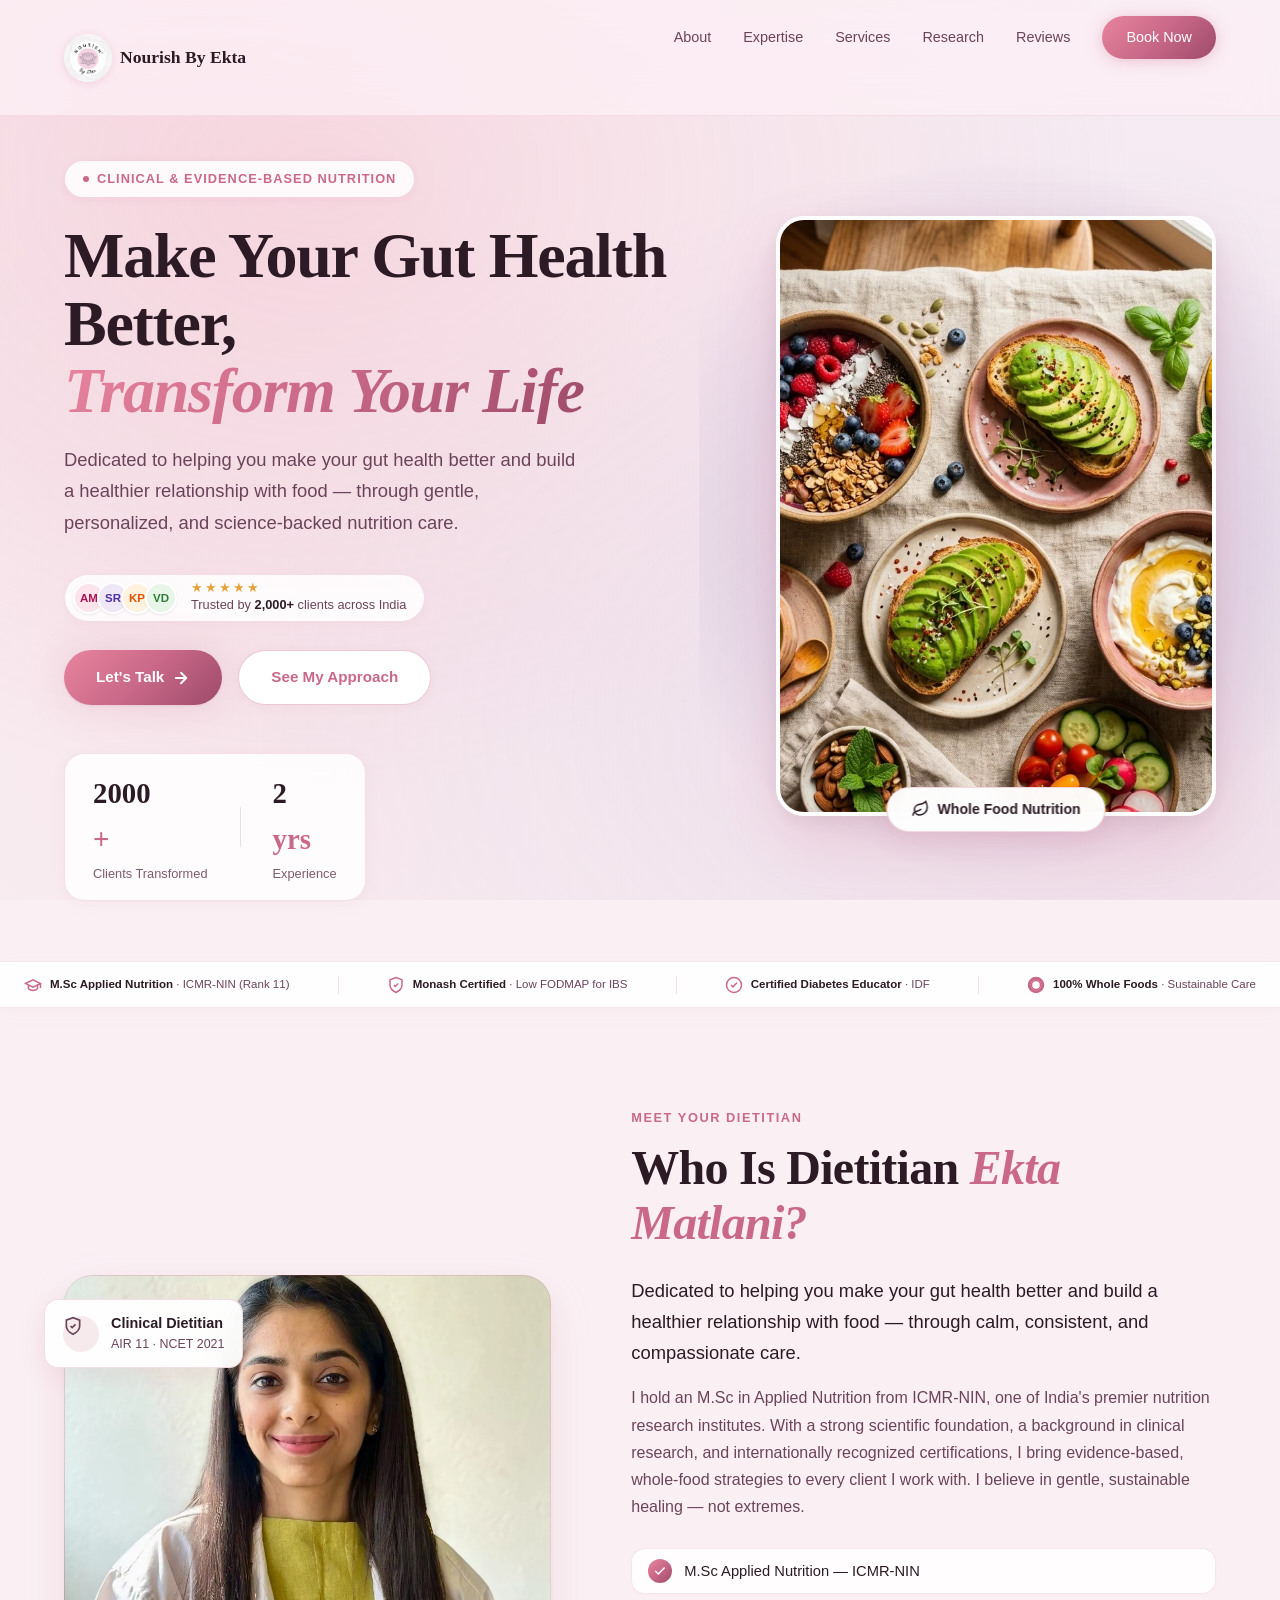
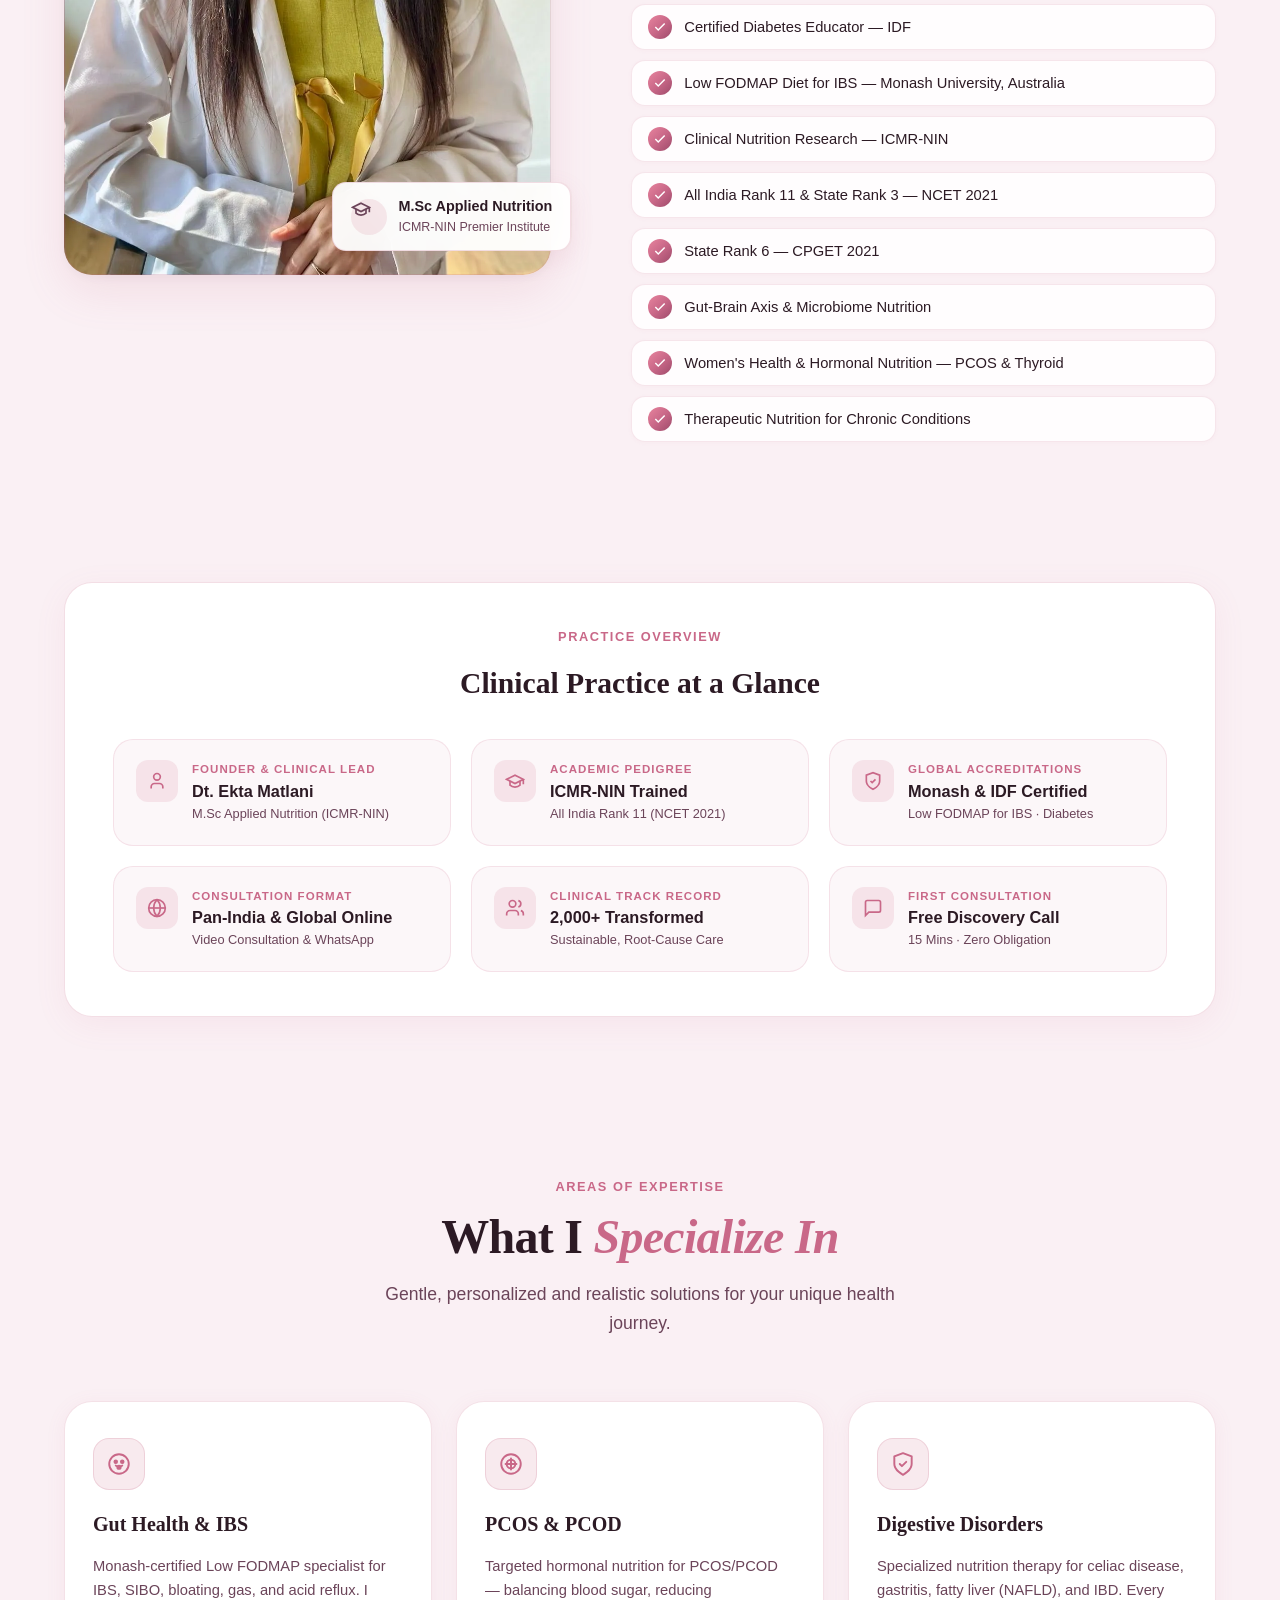
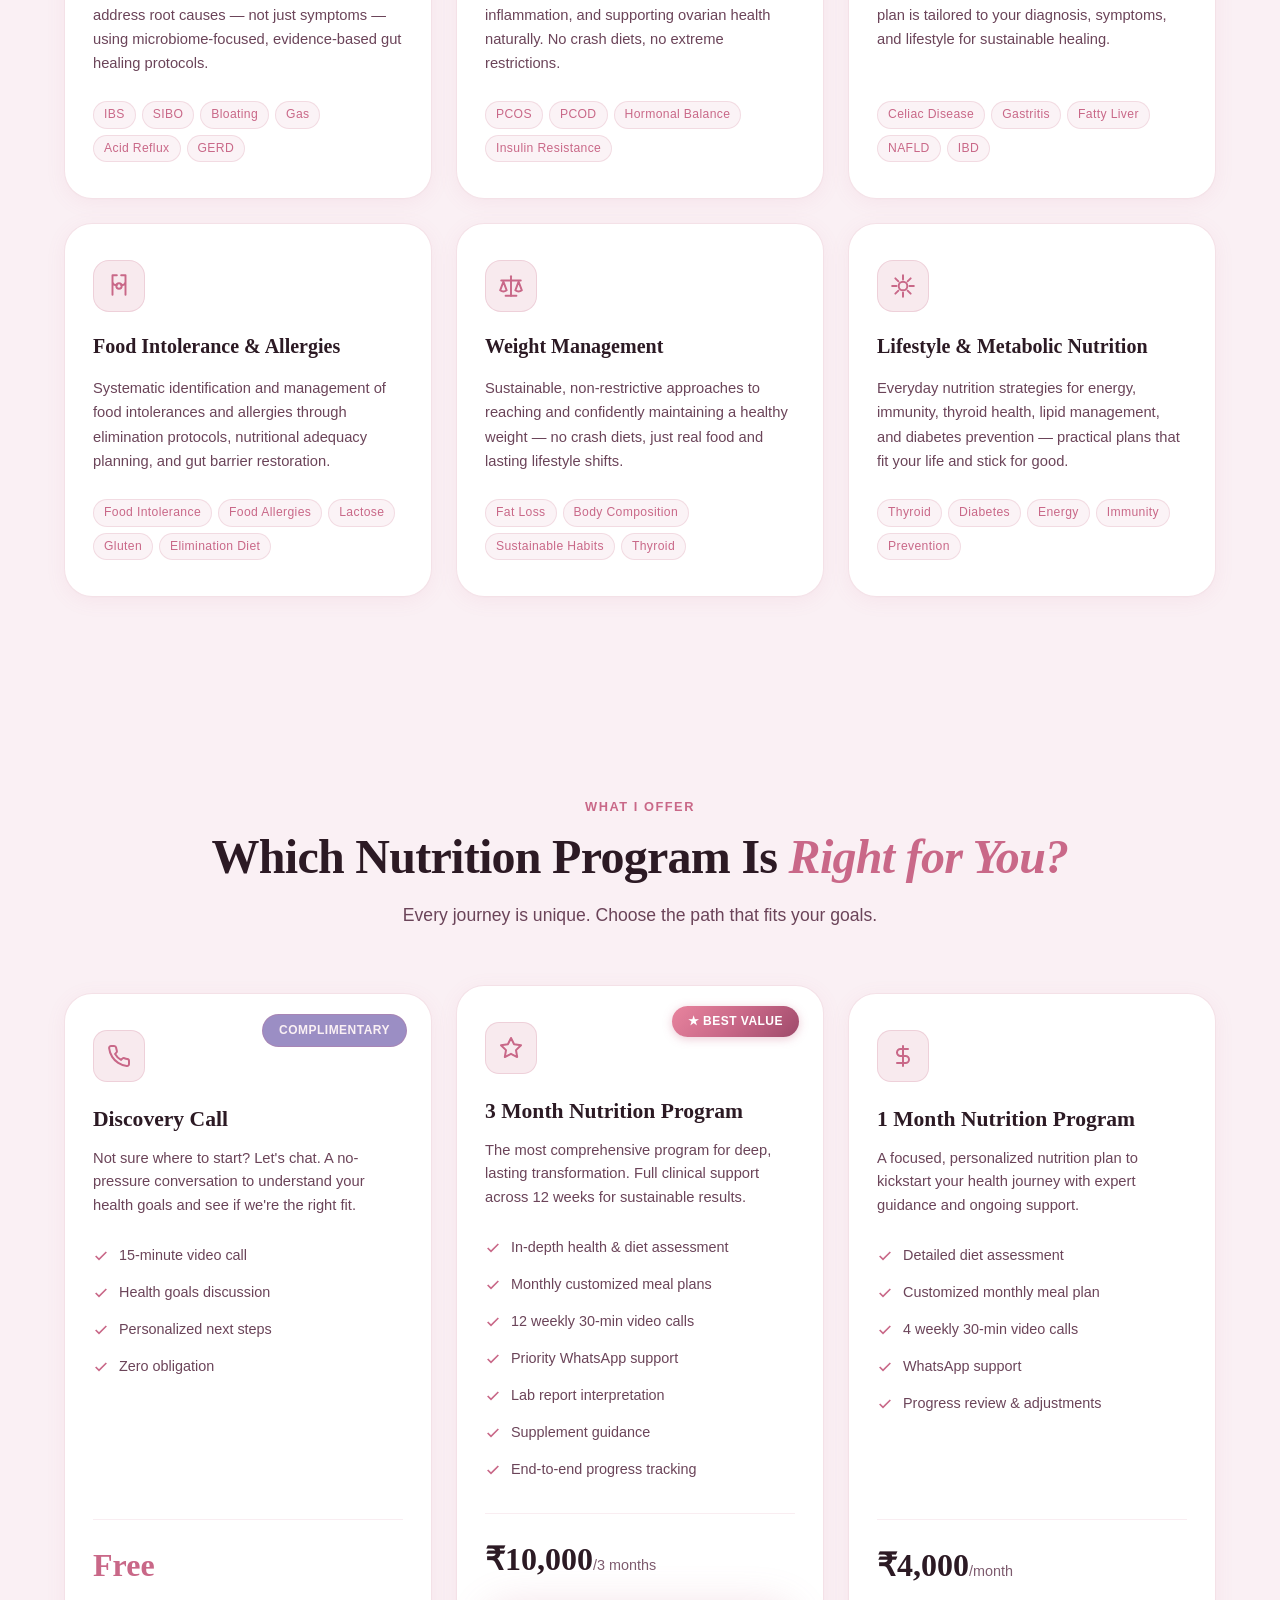
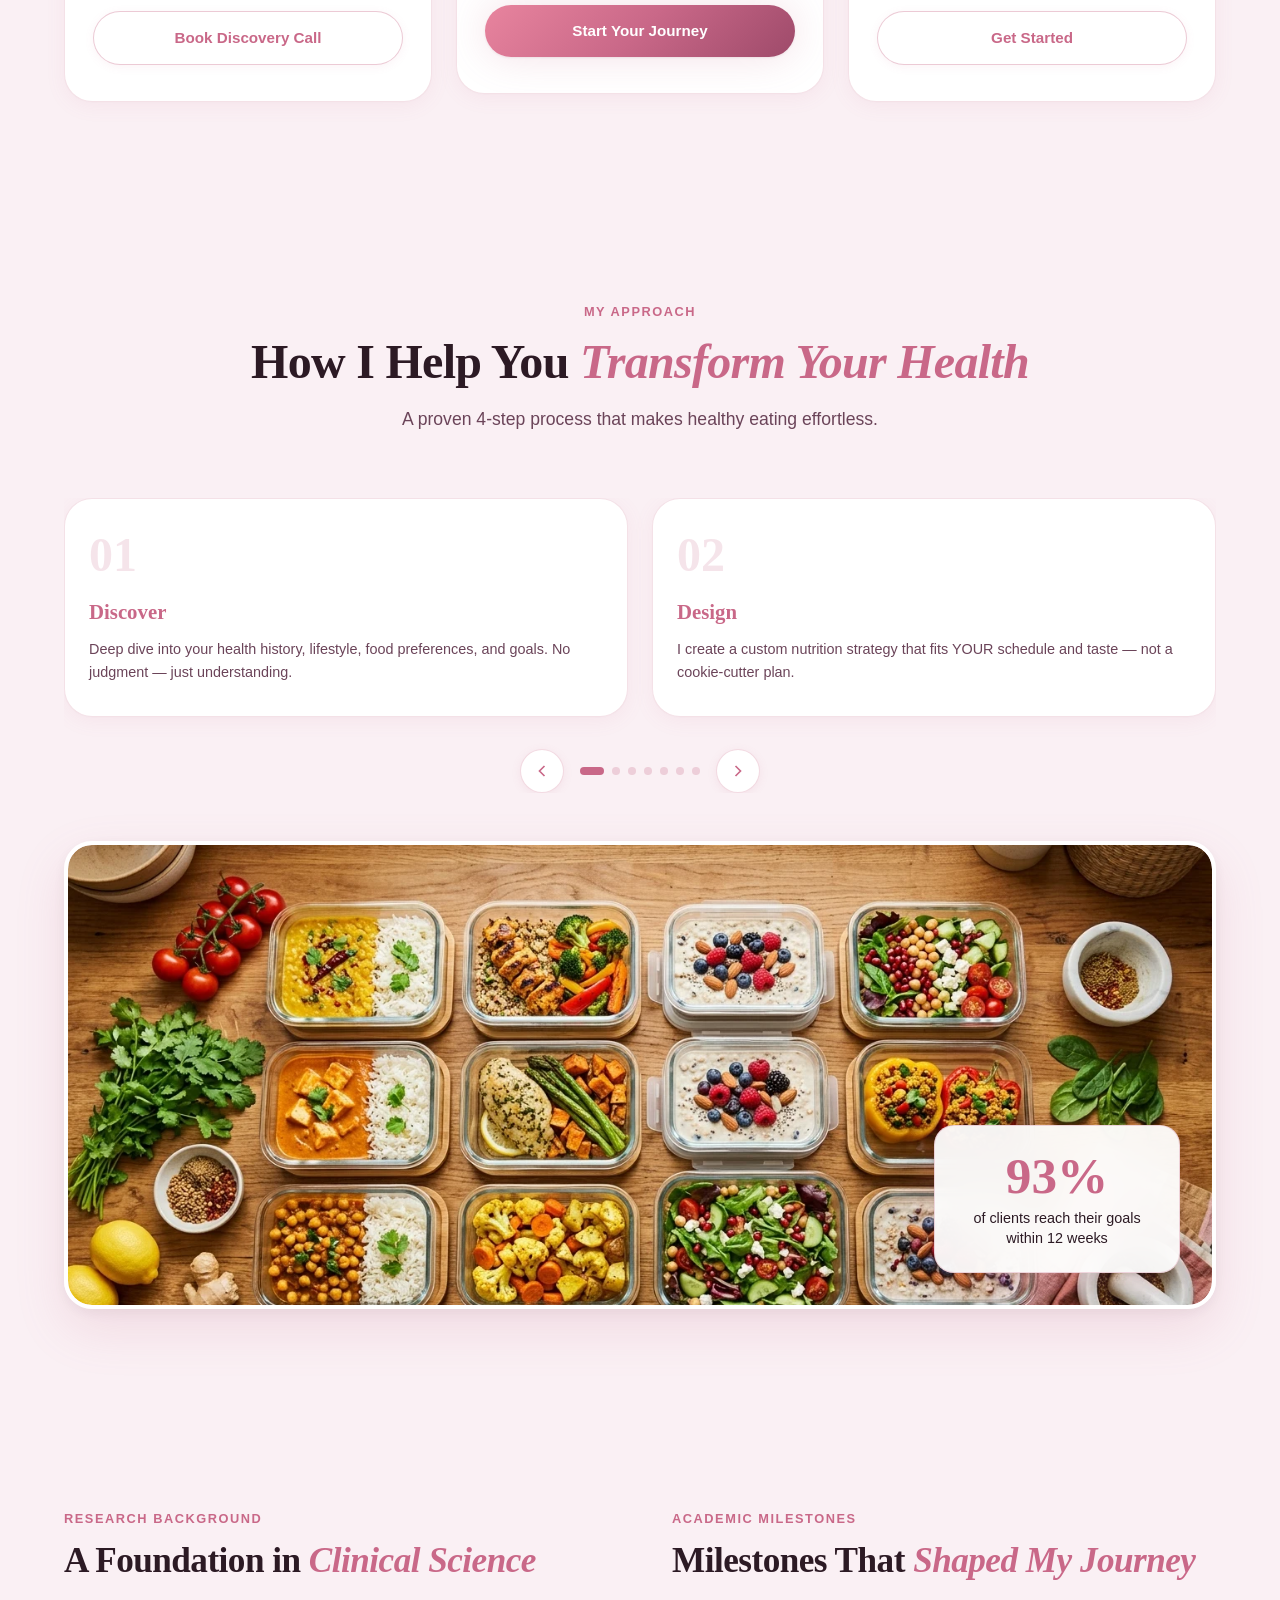
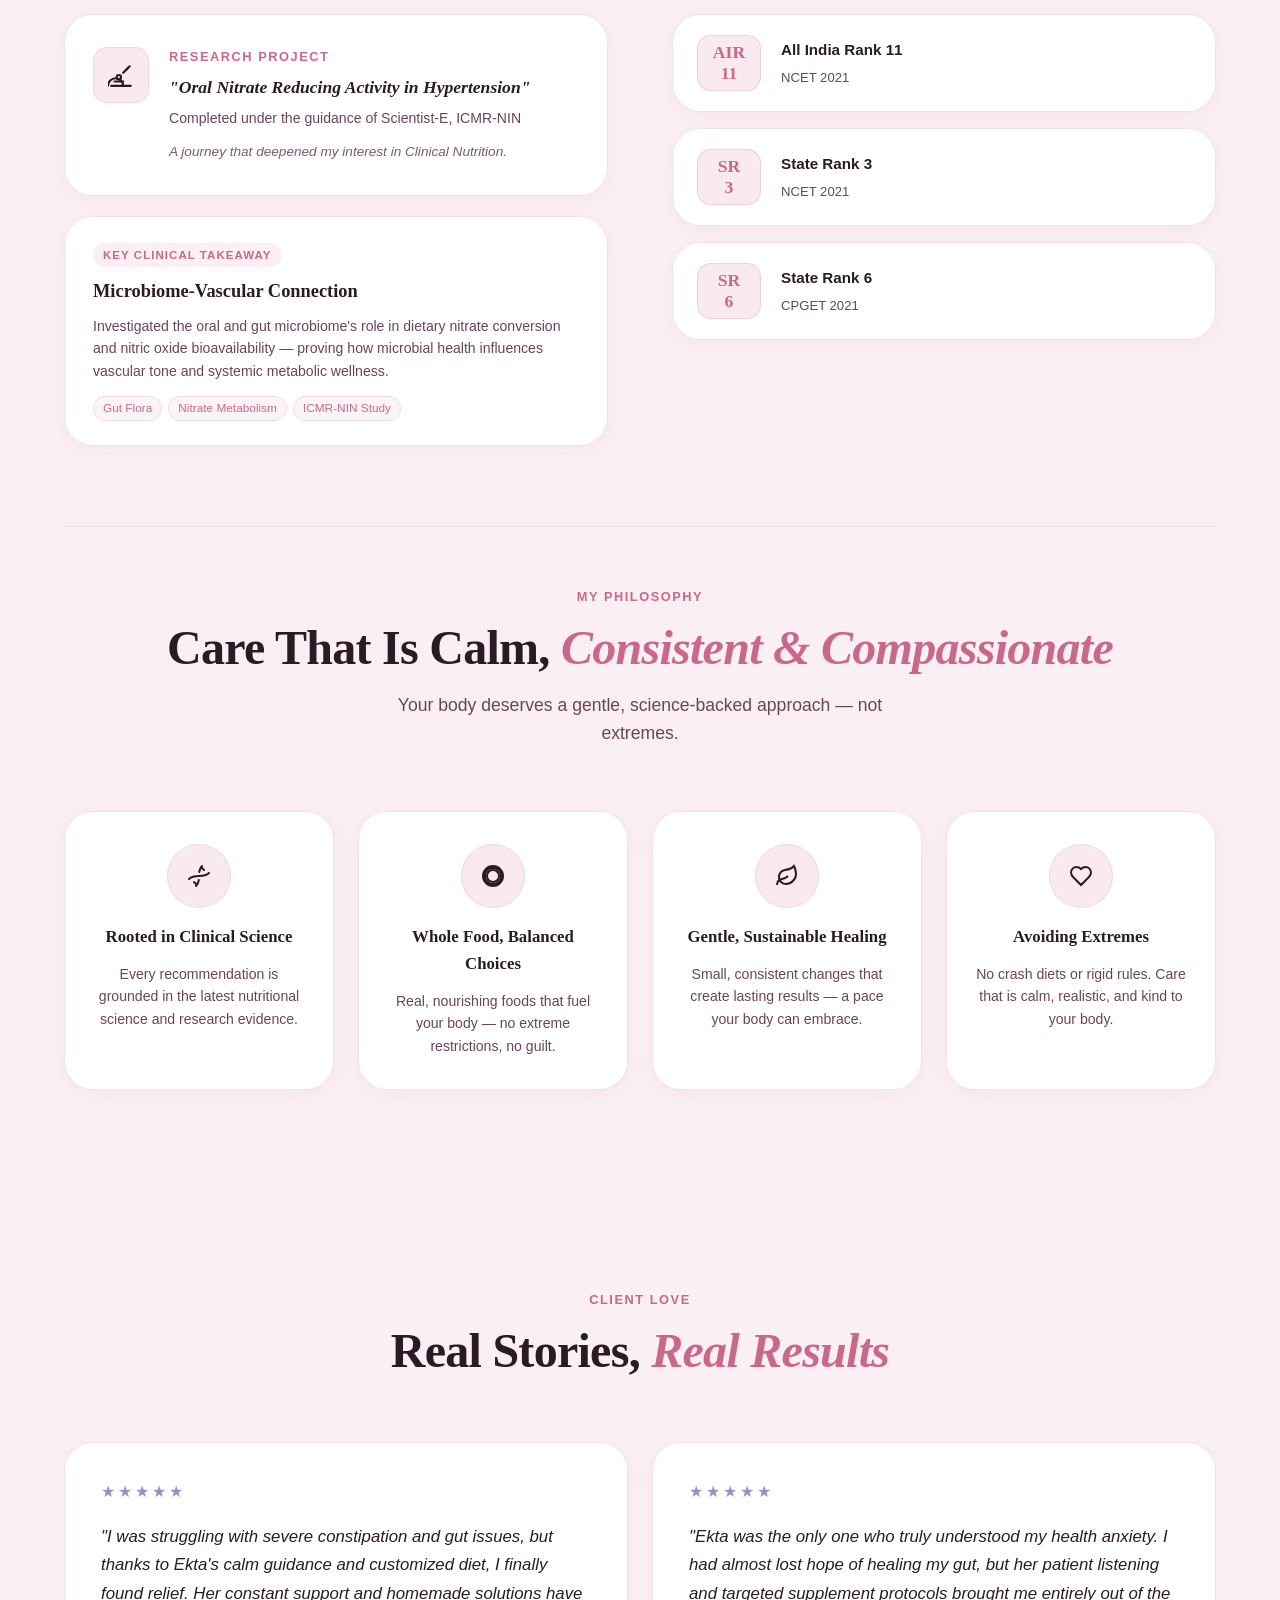
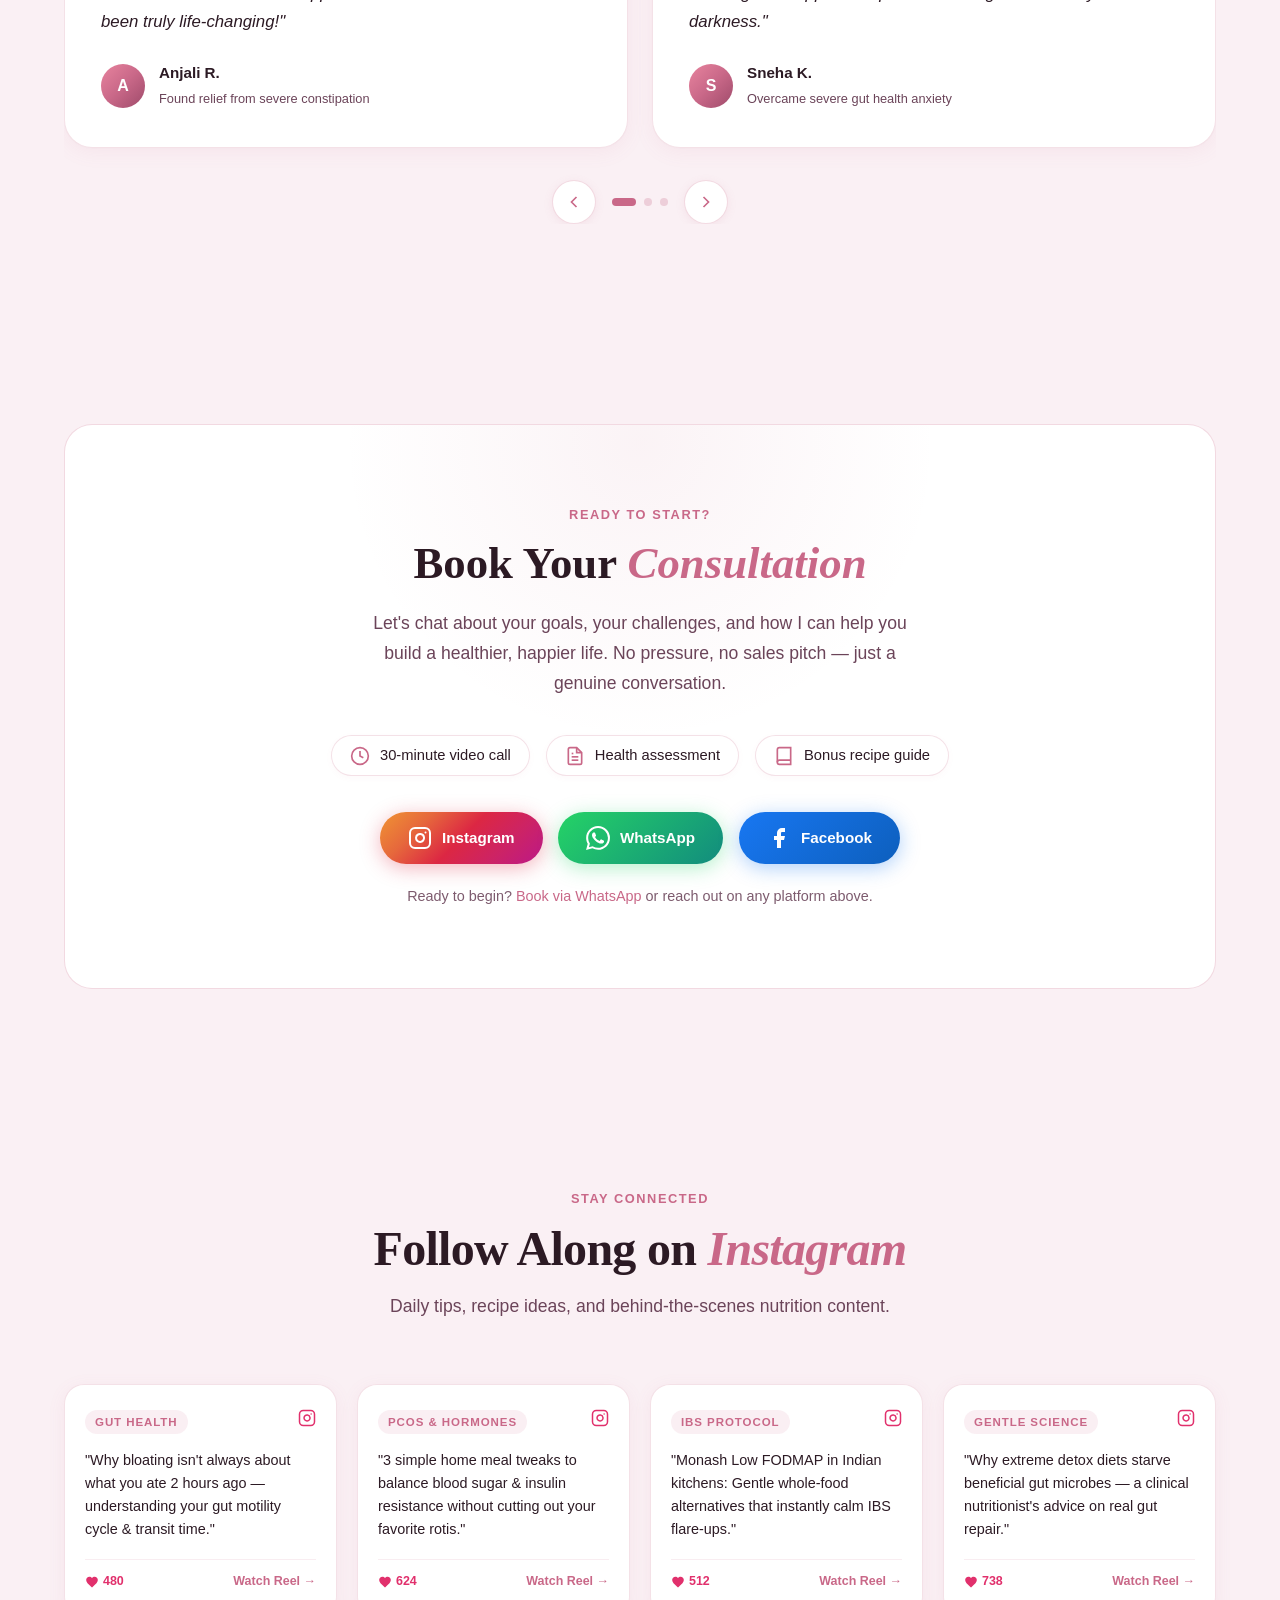
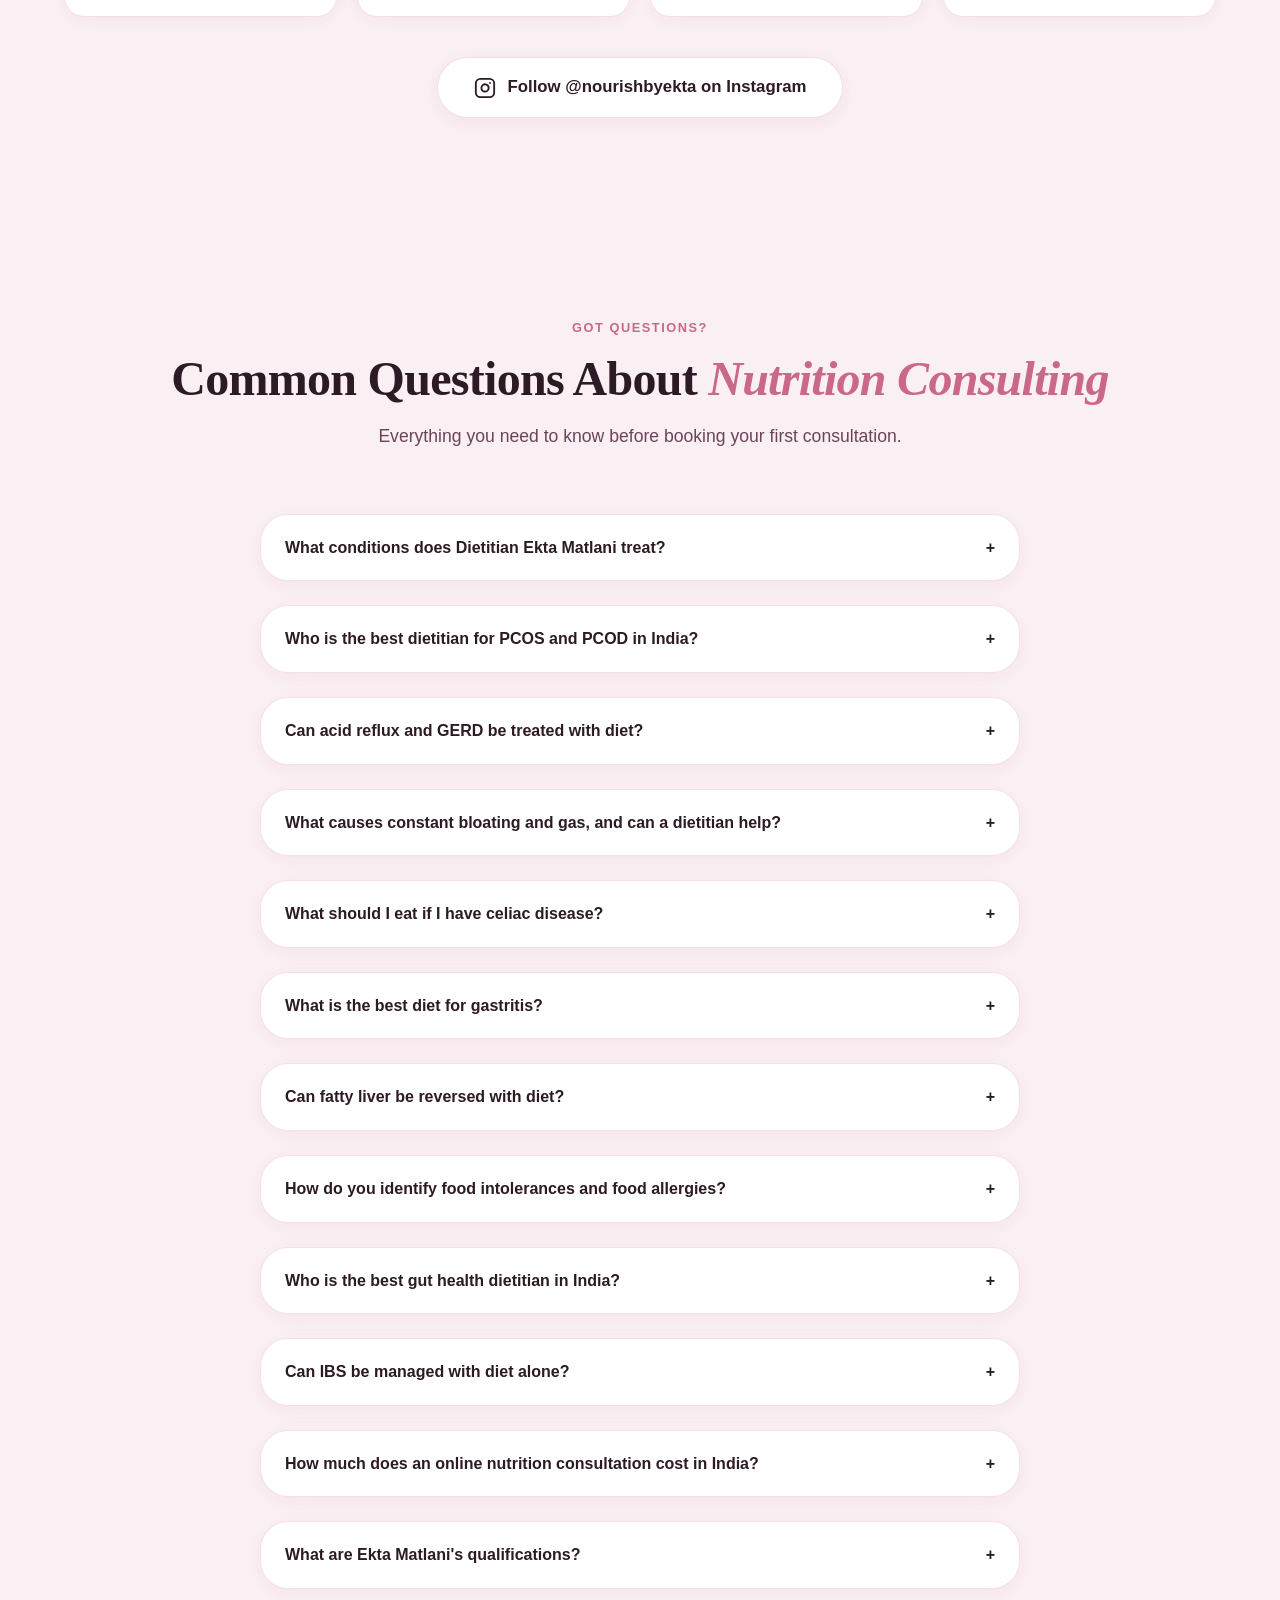
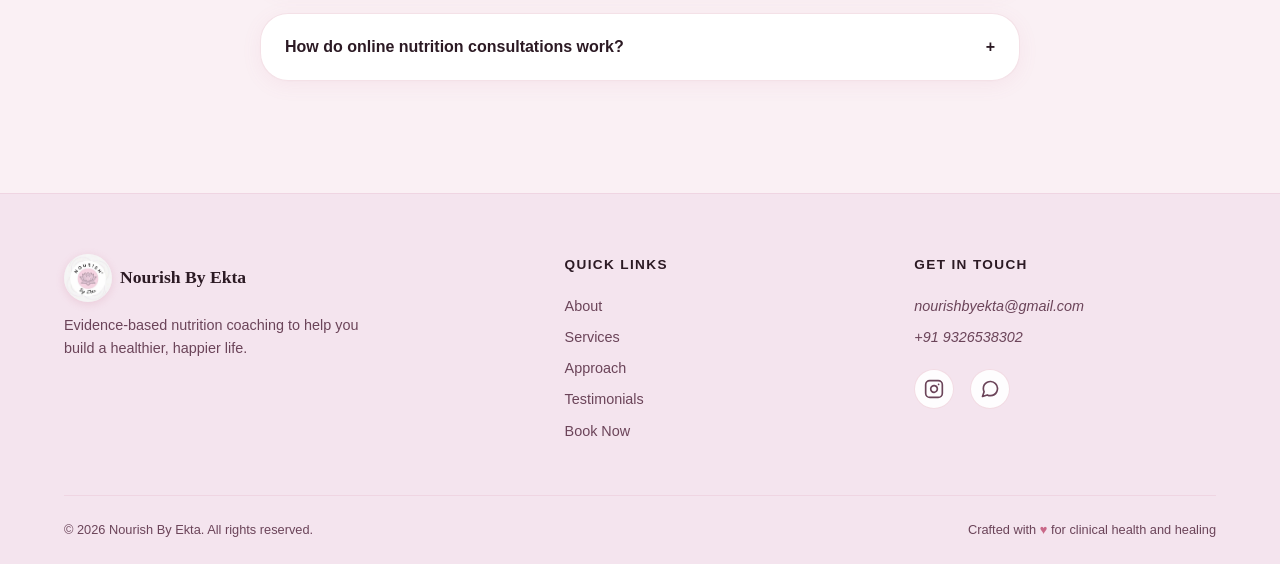
==== commit ff534dea: "feat: Apple redesign, WebP migration, luxury loading screen, pricing reorder & code maintainability " ====
--- a/index.html
+++ b/index.html
@@ -5,20 +5,22 @@
     <meta name="viewport" content="width=device-width, initial-scale=1.0">
 
     <!-- Primary SEO -->
-    <title>Dietitian Ekta Matlani | Gut Health & Clinical Nutrition Expert India</title>
-    <meta name="description" content="Book a consultation with Dietitian Ekta Matlani — M.Sc Applied Nutrition (ICMR-NIN), Certified Diabetes Educator. Expert in gut health, IBS, PCOS, thyroid, weight management & metabolic nutrition. Online nutrition consultations India.">
-    <meta name="keywords" content="dietitian India, gut health nutritionist, IBS dietitian, PCOS nutritionist, weight management dietitian, clinical nutritionist, online nutrition consultation, Ekta Matlani, NourishByEkta, gut health expert, metabolic nutrition, thyroid diet">
+    <title>Dt. Ekta Matlani — Gut Health & Clinical Nutritionist · Nourish By Ekta</title>
+    <meta name="description" content="Struggling with gut issues, PCOS, or stubborn weight? Dt. Ekta Matlani (M.Sc ICMR-NIN) creates science-backed nutrition plans that actually work. 2000+ clients transformed. Free discovery call →">
+    <meta name="keywords" content="dietitian India, gut health nutritionist, IBS dietitian, PCOS dietitian, PCOD nutritionist, acid reflux diet, bloating specialist, celiac disease dietitian, gastritis nutrition, food intolerance dietitian, food allergy nutritionist, fatty liver diet, weight management dietitian, clinical nutritionist, online nutrition consultation, Ekta Matlani, NourishByEkta, gut health expert, metabolic nutrition, thyroid diet, best dietitian for IBS India, PCOS diet plan India, online dietitian for gut health">
     <meta name="author" content="Ekta Matlani">
     <meta name="robots" content="index, follow, max-snippet:-1, max-image-preview:large, max-video-preview:-1">
     <link rel="canonical" href="https://nourishbyekta.in/">
+    <link rel="alternate" hreflang="en-IN" href="https://nourishbyekta.in/">
+    <meta name="date" content="2026-09-11">
 
     <!-- Open Graph / Facebook -->
     <meta property="og:type" content="website">
     <meta property="og:url" content="https://nourishbyekta.in/">
     <meta property="og:site_name" content="Nourish By Ekta">
-    <meta property="og:title" content="Dietitian Ekta Matlani | Gut Health & Clinical Nutrition Expert">
-    <meta property="og:description" content="M.Sc Applied Nutrition (ICMR-NIN). Expert in gut health, IBS, PCOS, thyroid & weight management. 2000+ clients transformed. Book your free discovery call today.">
-    <meta property="og:image" content="https://nourishbyekta.in/images/ekta-photo.jpg">
+    <meta property="og:title" content="Dt. Ekta Matlani — Gut Health & Clinical Nutritionist · Nourish By Ekta">
+    <meta property="og:description" content="Struggling with gut issues, PCOS, or stubborn weight? Dt. Ekta Matlani (M.Sc ICMR-NIN) creates science-backed nutrition plans that actually work. 2000+ clients transformed. Free discovery call →">
+    <meta property="og:image" content="https://nourishbyekta.in/images/ekta-photo.webp">
     <meta property="og:image:width" content="1200">
     <meta property="og:image:height" content="630">
     <meta property="og:image:alt" content="Dietitian Ekta Matlani — Clinical Nutrition Expert">
@@ -28,9 +30,9 @@
     <meta name="twitter:card" content="summary_large_image">
     <meta name="twitter:site" content="@nourishbyekta">
     <meta name="twitter:creator" content="@nourishbyekta">
-    <meta name="twitter:title" content="Dietitian Ekta Matlani | Gut Health & Clinical Nutrition Expert">
-    <meta name="twitter:description" content="M.Sc Applied Nutrition (ICMR-NIN). Expert in gut health, IBS, PCOS, thyroid & weight management. 2000+ clients transformed. Book your free discovery call.">
-    <meta name="twitter:image" content="https://nourishbyekta.in/images/ekta-photo.jpg">
+    <meta name="twitter:title" content="Dt. Ekta Matlani — Gut Health & Clinical Nutritionist · Nourish By Ekta">
+    <meta name="twitter:description" content="Struggling with gut issues, PCOS, or stubborn weight? Dt. Ekta Matlani (M.Sc ICMR-NIN) creates science-backed nutrition plans that actually work. 2000+ clients transformed. Free discovery call →">
+    <meta name="twitter:image" content="https://nourishbyekta.in/images/ekta-photo.webp">
     <meta name="twitter:image:alt" content="Dietitian Ekta Matlani — Clinical Nutrition Expert">
 
     <!-- Geo / Local SEO -->
@@ -39,8 +41,8 @@
     <meta name="language" content="English">
 
     <!-- Favicon -->
-    <link rel="icon" type="image/jpeg" href="images/logo.jpg">
-    <link rel="apple-touch-icon" href="images/logo.jpg">
+    <link rel="icon" type="image/webp" href="images/logo.webp">
+    <link rel="apple-touch-icon" href="images/logo.webp">
 
     <!-- PWA / Mobile App -->
     <meta name="application-name" content="Nourish By Ekta">
@@ -49,7 +51,7 @@
     <meta name="apple-mobile-web-app-status-bar-style" content="black-translucent">
     <meta name="mobile-web-app-capable" content="yes">
     <meta name="msapplication-TileColor" content="#C96888">
-    <meta name="msapplication-TileImage" content="images/logo.jpg">
+    <meta name="msapplication-TileImage" content="images/logo.webp">
     <link rel="manifest" href="manifest.json">
 
     <!-- Social Identity -->
@@ -75,7 +77,7 @@
 
     <!-- Fonts -->
     <link rel="preload" as="style" href="https://fonts.googleapis.com/css2?family=Inter:wght@300;400;500;600;700&family=Playfair+Display:ital,wght@0,400;0,500;0,600;0,700;1,400;1,500;1,600&display=swap">
-    <link rel="stylesheet" href="https://fonts.googleapis.com/css2?family=Inter:wght@300;400;500;600;700&family=Playfair+Display:ital,wght@0,400;0,500;0,600;0,700;1,400;1,500;1,600&display=swap" media="print" onload="this.media='all'">
+    <link rel="stylesheet" href="https://fonts.googleapis.com/css2?family=Inter:wght@300;400;500;600;700&family=Playfair+Display:ital,wght@0,400;0,500;0,600;0,700;1,400;1,500;1,600&display=swap" media="print" onload="this.media=\'all\'">
     <noscript>
         <link rel="stylesheet" href="https://fonts.googleapis.com/css2?family=Inter:wght@300;400;500;600;700&family=Playfair+Display:ital,wght@0,400;0,500;0,600;0,700;1,400;1,500;1,600&display=swap">
     </noscript>
@@ -91,9 +93,9 @@
           "@id": "https://nourishbyekta.in/#person",
           "name": "Ekta Matlani",
           "jobTitle": "Registered Dietitian & Clinical Nutritionist",
-          "description": "M.Sc Applied Nutrition from ICMR-NIN. Certified Diabetes Educator (IDF). Specialist in gut health, IBS, PCOS, thyroid, and metabolic nutrition.",
+          "description": "M.Sc Applied Nutrition from ICMR-NIN. Certified Diabetes Educator (IDF). Monash University Low FODMAP certified. Specialist in gut health, IBS, PCOS/PCOD, acid reflux, bloating, celiac disease, gastritis, food intolerance, food allergies, fatty liver (NAFLD), thyroid nutrition, weight management, and metabolic nutrition.",
           "url": "https://nourishbyekta.in/",
-          "image": "https://nourishbyekta.in/images/ekta-photo.jpg",
+          "image": "https://nourishbyekta.in/images/ekta-photo.webp",
           "sameAs": [
             "https://www.instagram.com/nourishbyekta",
             "https://www.facebook.com/nourishbyekta"
@@ -123,23 +125,59 @@
               "recognizedBy": { "@type": "Organization", "name": "Monash University, Australia" }
             }
           ],
-          "knowsAbout": ["Gut Health", "IBS", "IBD", "SIBO", "PCOS", "Thyroid Nutrition", "Weight Management", "Metabolic Health", "Clinical Nutrition", "Diabetes Management"]
+          "knowsAbout": [
+            {"@type": "Thing", "name": "Gut Health", "sameAs": "https://en.wikipedia.org/wiki/Gut_flora"},
+            {"@type": "Thing", "name": "Irritable Bowel Syndrome (IBS)", "sameAs": "https://en.wikipedia.org/wiki/Irritable_bowel_syndrome"},
+            {"@type": "Thing", "name": "Polycystic Ovary Syndrome (PCOS/PCOD)", "sameAs": "https://en.wikipedia.org/wiki/Polycystic_ovary_syndrome"},
+            {"@type": "Thing", "name": "Acid Reflux (GERD)", "sameAs": "https://en.wikipedia.org/wiki/Gastroesophageal_reflux_disease"},
+            {"@type": "Thing", "name": "Bloating", "sameAs": "https://en.wikipedia.org/wiki/Abdominal_distension"},
+            {"@type": "Thing", "name": "Celiac Disease", "sameAs": "https://en.wikipedia.org/wiki/Coeliac_disease"},
+            {"@type": "Thing", "name": "Gastritis", "sameAs": "https://en.wikipedia.org/wiki/Gastritis"},
+            {"@type": "Thing", "name": "Food Intolerance", "sameAs": "https://en.wikipedia.org/wiki/Food_intolerance"},
+            {"@type": "Thing", "name": "Food Allergy", "sameAs": "https://en.wikipedia.org/wiki/Food_allergy"},
+            {"@type": "Thing", "name": "Non-Alcoholic Fatty Liver Disease (NAFLD)", "sameAs": "https://en.wikipedia.org/wiki/Non-alcoholic_fatty_liver_disease"},
+            {"@type": "Thing", "name": "Thyroid Nutrition", "sameAs": "https://en.wikipedia.org/wiki/Thyroid_disease"},
+            {"@type": "Thing", "name": "Weight Management", "sameAs": "https://en.wikipedia.org/wiki/Weight_management"},
+            {"@type": "Thing", "name": "Inflammatory Bowel Disease (IBD)", "sameAs": "https://en.wikipedia.org/wiki/Inflammatory_bowel_disease"},
+            {"@type": "Thing", "name": "Small Intestinal Bacterial Overgrowth (SIBO)", "sameAs": "https://en.wikipedia.org/wiki/Small_intestinal_bacterial_overgrowth"},
+            {"@type": "Thing", "name": "Low-FODMAP Diet", "sameAs": "https://en.wikipedia.org/wiki/FODMAP"},
+            {"@type": "Thing", "name": "Metabolic Health"},
+            {"@type": "Thing", "name": "Clinical Nutrition"},
+            {"@type": "Thing", "name": "Diabetes Management", "sameAs": "https://en.wikipedia.org/wiki/Diabetes_management"}
+          ]
         },
         {
-          "@type": "ProfessionalService",
+          "@type": "MedicalBusiness",
           "@id": "https://nourishbyekta.in/#business",
           "name": "Nourish By Ekta",
-          "description": "Evidence-based online nutrition consultations specializing in gut health, IBS, PCOS, thyroid, weight management, and metabolic conditions.",
+          "description": "Evidence-based online nutrition consultations specializing in gut health, IBS, PCOS/PCOD, acid reflux (GERD), bloating, celiac disease, gastritis, food intolerance, food allergies, fatty liver (NAFLD), thyroid nutrition, weight management, and metabolic conditions. Founded by Dt. Ekta Matlani, M.Sc Applied Nutrition (ICMR-NIN).",
           "url": "https://nourishbyekta.in/",
-          "logo": "https://nourishbyekta.in/images/logo.jpg",
-          "image": "https://nourishbyekta.in/images/ekta-photo.jpg",
+          "logo": "https://nourishbyekta.in/images/logo.webp",
+          "image": "https://nourishbyekta.in/images/ekta-photo.webp",
           "telephone": "+919326538302",
           "email": "nourishbyekta@gmail.com",
           "priceRange": "₹₹",
           "currenciesAccepted": "INR",
           "paymentAccepted": "Cash, Online Transfer",
           "areaServed": { "@type": "Country", "name": "India" },
-          "serviceType": "Nutrition Consulting",
+          "medicalSpecialty": ["Dietetics", "ClinicalNutrition", "Gastroenterology"],
+          "hasOfferCatalog": {
+            "@type": "OfferCatalog",
+            "name": "Conditions Treated",
+            "itemListElement": [
+              {"@type": "Offer", "itemOffered": {"@type": "MedicalTherapy", "name": "IBS Nutrition Therapy"}},
+              {"@type": "Offer", "itemOffered": {"@type": "MedicalTherapy", "name": "PCOS/PCOD Diet Management"}},
+              {"@type": "Offer", "itemOffered": {"@type": "MedicalTherapy", "name": "Acid Reflux (GERD) Nutrition"}},
+              {"@type": "Offer", "itemOffered": {"@type": "MedicalTherapy", "name": "Bloating & Gas Relief Diet"}},
+              {"@type": "Offer", "itemOffered": {"@type": "MedicalTherapy", "name": "Celiac Disease Diet Plan"}},
+              {"@type": "Offer", "itemOffered": {"@type": "MedicalTherapy", "name": "Gastritis Nutrition Therapy"}},
+              {"@type": "Offer", "itemOffered": {"@type": "MedicalTherapy", "name": "Food Intolerance Management"}},
+              {"@type": "Offer", "itemOffered": {"@type": "MedicalTherapy", "name": "Food Allergy Diet Planning"}},
+              {"@type": "Offer", "itemOffered": {"@type": "MedicalTherapy", "name": "Fatty Liver (NAFLD) Reversal Diet"}},
+              {"@type": "Offer", "itemOffered": {"@type": "MedicalTherapy", "name": "Thyroid Nutrition Support"}},
+              {"@type": "Offer", "itemOffered": {"@type": "MedicalTherapy", "name": "Weight Management Program"}}
+            ]
+          },
           "founder": { "@id": "https://nourishbyekta.in/#person" },
           "sameAs": [
             "https://www.instagram.com/nourishbyekta",
@@ -177,63 +215,127 @@
               "reviewRating": { "@type": "Rating", "ratingValue": "5", "bestRating": "5" },
               "reviewBody": "I had terrible bloating, brain fog, and crazy weight gain. Her detail-oriented plan never once made me feel like I was on a restrictive diet. I feel active and confident again."
             }
-          ],
-          "hasOfferCatalog": {
-            "@type": "OfferCatalog",
-            "name": "Nutrition Programs",
-            "itemListElement": [
-              {
-                "@type": "Offer",
-                "name": "Free Discovery Call",
-                "description": "15-minute video call to discuss your health goals and see if we're the right fit.",
-                "price": "0",
-                "priceCurrency": "INR",
-                "availability": "https://schema.org/InStock"
-              },
-              {
-                "@type": "Offer",
-                "name": "1 Month Nutrition Program",
-                "description": "Personalized nutrition plan with 4 weekly 30-min video calls, customized meal plan, and WhatsApp support.",
-                "price": "4000",
-                "priceCurrency": "INR",
-                "availability": "https://schema.org/InStock"
-              },
-              {
-                "@type": "Offer",
-                "name": "3 Month Nutrition Program",
-                "description": "Comprehensive 12-week program with monthly meal plans, 12 video calls, lab report interpretation, and priority support.",
-                "price": "10000",
-                "priceCurrency": "INR",
-                "availability": "https://schema.org/InStock"
-              }
-            ]
-          }
+          ]
+        },
+        {
+          "@type": "HowTo",
+          "name": "How Nourish By Ekta's Nutrition Coaching Works",
+          "step": [
+            {"@type": "HowToStep", "name": "Discover", "text": "Deep dive into your health history, lifestyle, food preferences, and goals. No judgment — just understanding." },
+            {"@type": "HowToStep", "name": "Design", "text": "I create a custom nutrition strategy that fits YOUR schedule and taste — not a cookie-cutter plan." },
+            {"@type": "HowToStep", "name": "Implement", "text": "We work together to build sustainable habits with actionable steps, recipes, and real-time support." },
+            {"@type": "HowToStep", "name": "Evolve", "text": "Regular check-ins to adjust your plan, celebrate wins, and keep momentum going for long-term results." },
+            {"@type": "HowToStep", "name": "Nourish", "text": "Introduce whole, real foods that heal and energise — practical meal ideas that feel like pleasure, not restriction." },
+            {"@type": "HowToStep", "name": "Track", "text": "Monitor progress through body metrics, lab markers, and how you feel — data-driven insights to keep you on course." },
+            {"@type": "HowToStep", "name": "Educate", "text": "Learn the science behind your nutrition so you can make confident, informed food decisions every single day — for life." },
+            {"@type": "HowToStep", "name": "Thrive", "text": "Celebrate your transformation and build lifelong habits that sustain your energy, health, and happiness independently." }
+          ]
+        },
+        {
+          "@type": "ItemList",
+          "name": "Nutrition Programs",
+          "itemListElement": [
+            {"@type": "ListItem", "position": 1, "name": "Free Discovery Call", "url": "https://nourishbyekta.in/#services"},
+            {"@type": "ListItem", "position": 2, "name": "1 Month Nutrition Program", "url": "https://nourishbyekta.in/#services"},
+            {"@type": "ListItem", "position": 3, "name": "3 Month Nutrition Program", "url": "https://nourishbyekta.in/#services"}
+          ]
+        },
+        {
+          "@type": "BreadcrumbList",
+          "itemListElement": [
+            {"@type": "ListItem", "position": 1, "name": "Home", "item": "https://nourishbyekta.in/"},
+            {"@type": "ListItem", "position": 2, "name": "Services", "item": "https://nourishbyekta.in/#services"}
+          ]
         },
         {
           "@type": "FAQPage",
           "mainEntity": [
             {
               "@type": "Question",
-              "name": "What does Dietitian Ekta Matlani specialize in?",
+              "name": "What conditions does Dietitian Ekta Matlani treat?",
               "acceptedAnswer": {
                 "@type": "Answer",
-                "text": "Ekta Matlani specializes in gut health (IBS, IBD, SIBO, acid reflux, bloating), weight management, metabolic issues (PCOS, thyroid, lipid imbalances), and lifestyle nutrition. She holds an M.Sc in Applied Nutrition from ICMR-NIN."
+                "text": "Dietitian Ekta Matlani at Nourish By Ekta specializes in: Gut Health (IBS, IBD, SIBO, acid reflux/GERD, bloating, gas), PCOS & PCOD, Celiac Disease, Gastritis, Fatty Liver (NAFLD), Food Intolerance & Food Allergies, Thyroid disorders, Weight Management, and Diabetes. She holds an M.Sc in Applied Nutrition from ICMR-NIN and is certified in Low FODMAP Diet (Monash University) and Diabetes Education (IDF)."
               }
             },
             {
               "@type": "Question",
-              "name": "How much does a nutrition consultation with Ekta cost?",
+              "name": "Who is the best dietitian for PCOS and PCOD in India?",
               "acceptedAnswer": {
                 "@type": "Answer",
-                "text": "Ekta offers a free 15-minute discovery call, a 1-month nutrition program at ₹4,000, and a comprehensive 3-month program at ₹10,000. All programs include personalized meal plans and video consultations."
+                "text": "Dietitian Ekta Matlani is among India's leading PCOS/PCOD nutrition specialists. Her approach combines insulin resistance management, anti-inflammatory nutrition, and hormonal balance through whole foods — backed by her M.Sc from ICMR-NIN. Over 2000 clients have been transformed through her evidence-based programs at Nourish By Ekta."
               }
             },
             {
               "@type": "Question",
-              "name": "Does Ekta offer online nutrition consultations?",
+              "name": "Can acid reflux and GERD be treated with diet?",
               "acceptedAnswer": {
                 "@type": "Answer",
-                "text": "Yes, Ekta offers fully online nutrition consultations via video calls and WhatsApp support, available to clients across India."
+                "text": "Yes, dietary management is a cornerstone of acid reflux (GERD) treatment. Dietitian Ekta Matlani creates personalized anti-reflux nutrition plans that identify individual trigger foods, optimize meal timing and portion sizes, and address underlying gut motility and stress-gut axis factors that perpetuate reflux."
+              }
+            },
+            {
+              "@type": "Question",
+              "name": "What causes constant bloating and gas, and can a dietitian help?",
+              "acceptedAnswer": {
+                "@type": "Answer",
+                "text": "Persistent bloating and gas are often caused by SIBO, food intolerances, IBS, or gut dysbiosis. Dietitian Ekta Matlani (Monash University certified) identifies the root cause through detailed dietary assessment using Low FODMAP protocols, elimination diets, and gut microbiome restoration strategies. Most clients experience significant relief within 2-4 weeks."
+              }
+            },
+            {
+              "@type": "Question",
+              "name": "What should I eat if I have celiac disease?",
+              "acceptedAnswer": {
+                "@type": "Answer",
+                "text": "Celiac disease requires strict lifelong gluten avoidance. Dietitian Ekta Matlani helps celiac patients identify hidden gluten sources, prevent cross-contamination, correct nutrient deficiencies (iron, calcium, B12, folate), and heal intestinal villi. She creates complete Indian meal plans using naturally gluten-free grains like rice, bajra, jowar, and ragi."
+              }
+            },
+            {
+              "@type": "Question",
+              "name": "What is the best diet for gastritis?",
+              "acceptedAnswer": {
+                "@type": "Answer",
+                "text": "The best diet for gastritis focuses on healing the stomach lining while reducing irritation. Dietitian Ekta Matlani designs gastritis-specific nutrition plans with gut-soothing foods, optimal meal frequency, and nutrients that support mucosal repair (zinc, vitamin A, L-glutamine), addressing both H. pylori-related and stress-related gastritis."
+              }
+            },
+            {
+              "@type": "Question",
+              "name": "Can fatty liver be reversed with diet?",
+              "acceptedAnswer": {
+                "@type": "Answer",
+                "text": "Yes, Non-Alcoholic Fatty Liver Disease (NAFLD) is highly responsive to dietary intervention. Dietitian Ekta Matlani creates liver-healing nutrition plans focused on reducing hepatic fat, increasing omega-3 rich foods, and reducing fructose. Her clients typically see improved liver enzymes (SGPT/SGOT) within 8-12 weeks."
+              }
+            },
+            {
+              "@type": "Question",
+              "name": "How do you identify food intolerances and food allergies?",
+              "acceptedAnswer": {
+                "@type": "Answer",
+                "text": "Dietitian Ekta Matlani uses systematic symptom tracking, structured elimination diets, and gradual reintroduction protocols to identify food intolerances (lactose, gluten, FODMAP groups) and food allergies. She then builds nutritionally complete meal plans that avoid trigger foods while preventing nutrient deficiencies."
+              }
+            },
+            {
+              "@type": "Question",
+              "name": "Who is the best gut health dietitian in India?",
+              "acceptedAnswer": {
+                "@type": "Answer",
+                "text": "Dietitian Ekta Matlani is widely recognized as one of the best gut health dietitians in India. She holds an M.Sc from ICMR-NIN and is Monash University Low FODMAP certified. With over 2000 clients transformed, she provides specialized care for IBS, SIBO, bloating, acid reflux, celiac disease, and IBD at Nourish By Ekta."
+              }
+            },
+            {
+              "@type": "Question",
+              "name": "Can IBS be managed with diet alone?",
+              "acceptedAnswer": {
+                "@type": "Answer",
+                "text": "Diet plays a major role in managing IBS. A carefully guided Low-FODMAP approach can significantly reduce symptoms like bloating, gas, abdominal pain, and irregular bowel movements. Dietitian Ekta Matlani is Monash University certified in Low FODMAP therapy and has helped hundreds of IBS patients find lasting relief."
+              }
+            },
+            {
+              "@type": "Question",
+              "name": "How much does an online nutrition consultation cost in India?",
+              "acceptedAnswer": {
+                "@type": "Answer",
+                "text": "At Nourish By Ekta: free 15-minute discovery call, ₹4,000/month (4 video consultations + meal plan + WhatsApp support), or ₹10,000 for 3 months (12 consultations, monthly meal plans, lab report interpretation, priority WhatsApp support). All consultations are online, accessible from anywhere in India."
               }
             },
             {
@@ -241,17 +343,29 @@
               "name": "What are Ekta Matlani's qualifications?",
               "acceptedAnswer": {
                 "@type": "Answer",
-                "text": "Ekta holds an M.Sc in Applied Nutrition from ICMR-NIN, is a Certified Diabetes Educator (IDF), certified in Low FODMAP Diet for IBS (Monash University, Australia), and has expertise in gut-brain axis, microbiome nutrition, and women's hormonal health."
+                "text": "M.Sc Applied Nutrition from ICMR-NIN (All India Rank 11, NCET 2021), Certified Diabetes Educator (IDF), certified in Low FODMAP Diet for IBS (Monash University, Australia), clinical research at ICMR-NIN. Expertise in gut-brain axis, microbiome nutrition, PCOS/PCOD, thyroid, and metabolic disorders."
+              }
+            },
+            {
+              "@type": "Question",
+              "name": "How do online nutrition consultations work?",
+              "acceptedAnswer": {
+                "@type": "Answer",
+                "text": "3 steps: (1) Book a free discovery call via WhatsApp, (2) Complete a detailed health assessment covering medical history, lab reports, and food preferences, (3) Start your program with video consultations, receive your personalized meal plan within 48 hours, and get ongoing WhatsApp support."
               }
             }
-          ]
+          ],
+          "speakable": {
+            "@type": "SpeakableSpecification",
+            "cssSelector": [".faq-answer"]
+          }
         },
         {
           "@type": "WebSite",
           "@id": "https://nourishbyekta.in/#website",
           "url": "https://nourishbyekta.in/",
           "name": "Nourish By Ekta",
-          "description": "Evidence-based nutrition consultations by Dietitian Ekta Matlani — gut health, IBS, PCOS, thyroid, weight management.",
+          "description": "Evidence-based nutrition consultations by Dietitian Ekta Matlani — gut health, IBS, PCOS/PCOD, acid reflux, bloating, celiac disease, gastritis, food intolerance, food allergies, fatty liver, thyroid, weight management.",
           "publisher": { "@id": "https://nourishbyekta.in/#person" }
         }
       ]
@@ -259,6 +373,25 @@
     </script>
 </head>
 <body>
+
+    <!-- Luxury Apple-Style Preloader / Loading Screen -->
+    <div id="page-loader" class="page-loader" role="status" aria-live="polite" aria-label="Loading Nourish By Ekta">
+        <div class="loader-backdrop"></div>
+        <div class="loader-content">
+            <div class="loader-logo-ring">
+                <div class="loader-ring-pulse"></div>
+                <img src="images/logo.webp" alt="Nourish By Ekta Logo" class="loader-logo" width="84" height="84">
+            </div>
+            <div class="loader-brand">
+                <span class="loader-title">Nourish By Ekta</span>
+                <span class="loader-tagline">Clinical &amp; Evidence-Based Nutrition</span>
+            </div>
+            <div class="loader-progress-container">
+                <div class="loader-progress-bar" id="loaderProgressBar"></div>
+            </div>
+            <div class="loader-status-text" id="loaderStatusText">Nourishing your wellness journey...</div>
+        </div>
+    </div>
 
     <!-- Skip Navigation (accessibility + SEO) -->
     <a href="#main-content" class="skip-nav">Skip to main content</a>
@@ -293,11 +426,10 @@
     <!-- Hero Section -->
     <section id="hero" class="hero" aria-label="Introduction — Dietitian Ekta Matlani">
         <div class="hero-bg-overlay"></div>
-        <div class="hero-particles" id="heroParticles"></div>
         <div class="hero-content">
             <div class="hero-badge">
                 <span class="badge-dot"></span>
-                EVIDENCE BASED
+                CLINICAL &amp; EVIDENCE-BASED NUTRITION
             </div>
             <h1 class="hero-title">
                 Make Your Gut Health Better,<br>
@@ -306,21 +438,33 @@
             <p class="hero-subtitle">
                 Dedicated to helping you make your gut health better and build a healthier relationship with food — through gentle, personalized, and science-backed nutrition care.
             </p>
+            <div class="hero-social-proof">
+                <div class="avatar-group">
+                    <span class="avatar-pill" style="background: #FCE4EC; color: #AD1457;">AM</span>
+                    <span class="avatar-pill" style="background: #EDE7F6; color: #512DA8;">SR</span>
+                    <span class="avatar-pill" style="background: #FFF3E0; color: #E65100;">KP</span>
+                    <span class="avatar-pill" style="background: #E8F5E9; color: #2E7D32;">VD</span>
+                </div>
+                <div class="proof-content">
+                    <div class="proof-stars" aria-label="5 stars rating">★★★★★</div>
+                    <span class="proof-label">Trusted by <strong>2,000+</strong> clients across India</span>
+                </div>
+            </div>
             <div class="hero-cta-group">
                 <a href="#booking" class="btn btn-primary" id="heroBookBtn">
-                    <span>Book a Consultation</span>
-                    <svg width="20" height="20" viewBox="0 0 24 24" fill="none" stroke="currentColor" stroke-width="2" stroke-linecap="round" stroke-linejoin="round"><line x1="5" y1="12" x2="19" y2="12"/><polyline points="12 5 19 12 12 19"/></svg>
+                    <span>Let's Talk</span>
+                    <svg width="18" height="18" viewBox="0 0 24 24" fill="none" stroke="currentColor" stroke-width="2.5" stroke-linecap="round" stroke-linejoin="round"><line x1="5" y1="12" x2="19" y2="12"/><polyline points="12 5 19 12 12 19"/></svg>
                 </a>
-                <a href="#services" class="btn btn-outline" id="heroServicesBtn">Explore Services</a>
+                <a href="#results" class="btn btn-outline" id="heroServicesBtn">See My Approach</a>
             </div>
             <div class="hero-stats">
                 <div class="stat-item">
-                    <span class="stat-number" data-target="2000">0</span><span class="stat-suffix">+</span>
+                    <span class="stat-number">2000</span><span class="stat-suffix">+</span>
                     <span class="stat-label">Clients Transformed</span>
                 </div>
                 <div class="stat-divider"></div>
                 <div class="stat-item">
-                    <span class="stat-number" data-target="2">0</span><span class="stat-suffix"> yrs</span>
+                    <span class="stat-number">2</span><span class="stat-suffix"> yrs</span>
                     <span class="stat-label">Experience</span>
                 </div>
             </div>
@@ -329,14 +473,36 @@
             <div class="hero-image-glow"></div>
             <img src="images/hero-food.webp" alt="Healthy whole food arrangement representing gut health nutrition" class="hero-image" loading="eager" fetchpriority="high" width="480" height="600">
             <div class="hero-image-badge">
-                <span>🥗</span> Whole Food Nutrition
-            </div>
-        </div>
-        <div class="hero-scroll-indicator">
-            <span>Scroll</span>
-            <div class="scroll-line"></div>
+                <svg width="18" height="18" viewBox="0 0 24 24" fill="none" stroke="currentColor" stroke-width="2"><path d="M11 20A7 7 0 0 1 9.8 6.1C15.5 5 17 4.48 19 2c1 2 2 4.18 2 8 0 5.5-4.78 10-10 10Z"/><path d="M2 21c0-3 1.85-5.36 5.08-6C9.5 14.52 12 13 13 12"/></svg>
+                Whole Food Nutrition
+            </div>
         </div>
     </section>
+
+    <!-- Authority Trust Strip -->
+    <div class="hero-trust-bar" aria-label="Accreditations and certifications">
+        <div class="container trust-container">
+            <div class="trust-item">
+                <svg width="20" height="20" viewBox="0 0 24 24" fill="none" stroke="currentColor" stroke-width="2"><path d="M22 10v6M2 10l10-5 10 5-10 5z"/><path d="M6 12v5c3 3 9 3 12 0v-5"/></svg>
+                <span><strong>M.Sc Applied Nutrition</strong> · ICMR-NIN (Rank 11)</span>
+            </div>
+            <div class="trust-divider"></div>
+            <div class="trust-item">
+                <svg width="20" height="20" viewBox="0 0 24 24" fill="none" stroke="currentColor" stroke-width="2"><path d="M12 22s8-4 8-10V5l-8-3-8 3v7c0 6 8 10 8 10z"/><path d="m9 12 2 2 4-4"/></svg>
+                <span><strong>Monash Certified</strong> · Low FODMAP for IBS</span>
+            </div>
+            <div class="trust-divider"></div>
+            <div class="trust-item">
+                <svg width="20" height="20" viewBox="0 0 24 24" fill="none" stroke="currentColor" stroke-width="2"><circle cx="12" cy="12" r="10"/><path d="m8 12 2.5 2.5L16 9"/></svg>
+                <span><strong>Certified Diabetes Educator</strong> · IDF</span>
+            </div>
+            <div class="trust-divider"></div>
+            <div class="trust-item">
+                <svg width="20" height="20" viewBox="0 0 24 24" fill="none" stroke="currentColor" stroke-width="2"><path d="M12 2a10 10 0 1 0 10 10A10 10 0 0 0 12 2Zm0 18a8 8 0 1 1 8-8 8 8 0 0 1-8 8Z"/><path d="M12 6a6 6 0 0 0-6 6c0 3.31 2.69 6 6 6s6-2.69 6-6a6 6 0 0 0-6-6Z"/></svg>
+                <span><strong>100% Whole Foods</strong> · Sustainable Care</span>
+            </div>
+        </div>
+    </div>
 
     <!-- About Section -->
     <section id="about" class="about section" aria-label="About Ekta Matlani">
@@ -346,21 +512,32 @@
                     <div class="about-image-frame">
                         <img src="images/ekta-photo.webp" alt="Dietitian Ekta Matlani — Clinical Nutritionist & Gut Health Expert" class="about-image" loading="lazy" width="480" height="600">
                     </div>
-                    <div class="about-float-card">
-                        <span class="float-card-icon">🎓</span>
+                    <div class="about-float-card about-float-card-top">
+                        <span class="float-card-icon">
+                            <svg width="20" height="20" viewBox="0 0 24 24" fill="none" stroke="currentColor" stroke-width="2"><path d="M12 22s8-4 8-10V5l-8-3-8 3v7c0 6 8 10 8 10z"/><path d="m9 12 2 2 4-4"/></svg>
+                        </span>
+                        <div>
+                            <strong>Clinical Dietitian</strong>
+                            <span>AIR 11 · NCET 2021</span>
+                        </div>
+                    </div>
+                    <div class="about-float-card about-float-card-bottom">
+                        <span class="float-card-icon">
+                            <svg width="20" height="20" viewBox="0 0 24 24" fill="none" stroke="currentColor" stroke-width="2"><path d="M22 10v6M2 10l10-5 10 5-10 5z"/><path d="M6 12v5c3 3 9 3 12 0v-5"/></svg>
+                        </span>
                         <div>
                             <strong>M.Sc Applied Nutrition</strong>
-                            <span>ICMR-NIN</span>
+                            <span>ICMR-NIN Premier Institute</span>
                         </div>
                     </div>
                 </div>
                 <div class="about-content" itemscope itemtype="https://schema.org/Person">
                     <meta itemprop="url" content="https://nourishbyekta.in/">
-                    <meta itemprop="image" content="https://nourishbyekta.in/images/ekta-photo.jpg">
+                    <meta itemprop="image" content="https://nourishbyekta.in/images/ekta-photo.webp">
                     <meta itemprop="jobTitle" content="Registered Dietitian & Clinical Nutritionist">
                     <meta itemprop="worksFor" content="Nourish By Ekta">
                     <div class="section-label">Meet Your Dietitian</div>
-                    <h2 class="section-title">Hi, I'm <span class="text-accent" itemprop="name">Ekta Matlani</span></h2>
+                    <h2 class="section-title">Who Is Dietitian <span class="text-accent" itemprop="name">Ekta Matlani?</span></h2>
                     <p class="about-lead" itemprop="description">
                         Dedicated to helping you make your gut health better and build a healthier relationship with food — through calm, consistent, and compassionate care.
                     </p>
@@ -369,39 +546,57 @@
                     </p>
                     <div class="about-credentials">
                         <div class="credential">
-                            <div class="credential-icon">✓</div>
-                            <span>M.Sc Applied Nutrition — ICMR-NIN</span>
+                            <div class="credential-icon">
+                                <svg width="14" height="14" viewBox="0 0 24 24" fill="none" stroke="currentColor" stroke-width="2.5"><polyline points="20 6 9 17 4 12"/></svg>
+                            </div>
+                            <span>M.Sc Applied Nutrition — <a href="https://www.nin.res.in/" target="_blank" rel="noopener noreferrer">ICMR-NIN</a></span>
                         </div>
                         <div class="credential">
-                            <div class="credential-icon">✓</div>
-                            <span>Certified Diabetes Educator — IDF</span>
+                            <div class="credential-icon">
+                                <svg width="14" height="14" viewBox="0 0 24 24" fill="none" stroke="currentColor" stroke-width="2.5"><polyline points="20 6 9 17 4 12"/></svg>
+                            </div>
+                            <span>Certified Diabetes Educator — <a href="https://www.idf.org/" target="_blank" rel="noopener noreferrer">IDF</a></span>
                         </div>
                         <div class="credential">
-                            <div class="credential-icon">✓</div>
-                            <span>Low FODMAP Diet for IBS — Monash University, Australia</span>
+                            <div class="credential-icon">
+                                <svg width="14" height="14" viewBox="0 0 24 24" fill="none" stroke="currentColor" stroke-width="2.5"><polyline points="20 6 9 17 4 12"/></svg>
+                            </div>
+                            <span>Low FODMAP Diet for IBS — <a href="https://www.monashfodmap.com/" target="_blank" rel="noopener noreferrer">Monash University, Australia</a></span>
                         </div>
                         <div class="credential">
-                            <div class="credential-icon">✓</div>
+                            <div class="credential-icon">
+                                <svg width="14" height="14" viewBox="0 0 24 24" fill="none" stroke="currentColor" stroke-width="2.5"><polyline points="20 6 9 17 4 12"/></svg>
+                            </div>
                             <span>Clinical Nutrition Research — ICMR-NIN</span>
                         </div>
                         <div class="credential">
-                            <div class="credential-icon">✓</div>
+                            <div class="credential-icon">
+                                <svg width="14" height="14" viewBox="0 0 24 24" fill="none" stroke="currentColor" stroke-width="2.5"><polyline points="20 6 9 17 4 12"/></svg>
+                            </div>
                             <span>All India Rank 11 & State Rank 3 — NCET 2021</span>
                         </div>
                         <div class="credential">
-                            <div class="credential-icon">✓</div>
+                            <div class="credential-icon">
+                                <svg width="14" height="14" viewBox="0 0 24 24" fill="none" stroke="currentColor" stroke-width="2.5"><polyline points="20 6 9 17 4 12"/></svg>
+                            </div>
                             <span>State Rank 6 — CPGET 2021</span>
                         </div>
                         <div class="credential">
-                            <div class="credential-icon">✓</div>
+                            <div class="credential-icon">
+                                <svg width="14" height="14" viewBox="0 0 24 24" fill="none" stroke="currentColor" stroke-width="2.5"><polyline points="20 6 9 17 4 12"/></svg>
+                            </div>
                             <span>Gut-Brain Axis & Microbiome Nutrition</span>
                         </div>
                         <div class="credential">
-                            <div class="credential-icon">✓</div>
+                            <div class="credential-icon">
+                                <svg width="14" height="14" viewBox="0 0 24 24" fill="none" stroke="currentColor" stroke-width="2.5"><polyline points="20 6 9 17 4 12"/></svg>
+                            </div>
                             <span>Women's Health & Hormonal Nutrition — PCOS & Thyroid</span>
                         </div>
                         <div class="credential">
-                            <div class="credential-icon">✓</div>
+                            <div class="credential-icon">
+                                <svg width="14" height="14" viewBox="0 0 24 24" fill="none" stroke="currentColor" stroke-width="2.5"><polyline points="20 6 9 17 4 12"/></svg>
+                            </div>
                             <span>Therapeutic Nutrition for Chronic Conditions</span>
                         </div>
                     </div>
@@ -409,6 +604,86 @@
             </div>
         </div>
     </section>
+
+    <!-- Quick Facts Bento Box -->
+    <div class="container">
+        <aside class="quick-facts" aria-label="Clinical practice overview">
+            <div class="quick-facts-header">
+                <div class="section-label">Practice Overview</div>
+                <h3 class="quick-facts-title">Clinical Practice at a Glance</h3>
+            </div>
+            <div class="quick-facts-bento">
+                <div class="qf-item">
+                    <div class="qf-icon-wrap">
+                        <svg width="20" height="20" viewBox="0 0 24 24" fill="none" stroke="currentColor" stroke-width="2"><path d="M19 21v-2a4 4 0 0 0-4-4H9a4 4 0 0 0-4 4v2"/><circle cx="12" cy="7" r="4"/></svg>
+                    </div>
+                    <div>
+                        <span class="qf-label">Founder &amp; Clinical Lead</span>
+                        <strong class="qf-val">Dt. Ekta Matlani</strong>
+                        <span class="qf-desc">M.Sc Applied Nutrition (ICMR-NIN)</span>
+                    </div>
+                </div>
+                <div class="qf-item">
+                    <div class="qf-icon-wrap">
+                        <svg width="20" height="20" viewBox="0 0 24 24" fill="none" stroke="currentColor" stroke-width="2"><path d="M22 10v6M2 10l10-5 10 5-10 5z"/><path d="M6 12v5c3 3 9 3 12 0v-5"/></svg>
+                    </div>
+                    <div>
+                        <span class="qf-label">Academic Pedigree</span>
+                        <strong class="qf-val">ICMR-NIN Trained</strong>
+                        <span class="qf-desc">All India Rank 11 (NCET 2021)</span>
+                    </div>
+                </div>
+                <div class="qf-item">
+                    <div class="qf-icon-wrap">
+                        <svg width="20" height="20" viewBox="0 0 24 24" fill="none" stroke="currentColor" stroke-width="2"><path d="M12 22s8-4 8-10V5l-8-3-8 3v7c0 6 8 10 8 10z"/><path d="m9 12 2 2 4-4"/></svg>
+                    </div>
+                    <div>
+                        <span class="qf-label">Global Accreditations</span>
+                        <strong class="qf-val">Monash &amp; IDF Certified</strong>
+                        <span class="qf-desc">Low FODMAP for IBS · Diabetes</span>
+                    </div>
+                </div>
+                <div class="qf-item">
+                    <div class="qf-icon-wrap">
+                        <svg width="20" height="20" viewBox="0 0 24 24" fill="none" stroke="currentColor" stroke-width="2"><circle cx="12" cy="12" r="10"/><path d="M12 2a14.5 14.5 0 0 0 0 20 14.5 14.5 0 0 0 0-20"/><path d="M2 12h20"/></svg>
+                    </div>
+                    <div>
+                        <span class="qf-label">Consultation Format</span>
+                        <strong class="qf-val">Pan-India &amp; Global Online</strong>
+                        <span class="qf-desc">Video Consultation &amp; WhatsApp</span>
+                    </div>
+                </div>
+                <div class="qf-item">
+                    <div class="qf-icon-wrap">
+                        <svg width="20" height="20" viewBox="0 0 24 24" fill="none" stroke="currentColor" stroke-width="2"><path d="M16 21v-2a4 4 0 0 0-4-4H6a4 4 0 0 0-4 4v2"/><circle cx="9" cy="7" r="4"/><path d="M22 21v-2a4 4 0 0 0-3-3.87"/><path d="M16 3.13a4 4 0 0 1 0 7.75"/></svg>
+                    </div>
+                    <div>
+                        <span class="qf-label">Clinical Track Record</span>
+                        <strong class="qf-val">2,000+ Transformed</strong>
+                        <span class="qf-desc">Sustainable, Root-Cause Care</span>
+                    </div>
+                </div>
+                <div class="qf-item">
+                    <div class="qf-icon-wrap">
+                        <svg width="20" height="20" viewBox="0 0 24 24" fill="none" stroke="currentColor" stroke-width="2"><path d="M21 15a2 2 0 0 1-2 2H7l-4 4V5a2 2 0 0 1 2-2h14a2 2 0 0 1 2 2z"/></svg>
+                    </div>
+                    <div>
+                        <span class="qf-label">First Consultation</span>
+                        <strong class="qf-val">Free Discovery Call</strong>
+                        <span class="qf-desc">15 Mins · Zero Obligation</span>
+                    </div>
+                </div>
+            </div>
+            <dl class="sr-only">
+                <dt>Founded</dt><dd>2024</dd>
+                <dt>Founder</dt><dd>Dt. Ekta Matlani, M.Sc Applied Nutrition (ICMR-NIN)</dd>
+                <dt>Specialties</dt><dd>Gut Health, IBS, PCOS/PCOD, Acid Reflux, Bloating, Celiac Disease, Gastritis, Food Intolerance, Food Allergies, Fatty Liver (NAFLD), Thyroid, Weight Management</dd>
+                <dt>Consultations</dt><dd>Online across India</dd>
+                <dt>Clients Transformed</dt><dd>2000+</dd>
+                <dt>Starting Price</dt><dd>Free Discovery Call</dd>
+            </dl>
+        </aside>
+    </div>
 
     <!-- Specializations Section -->
     <section id="specializations" class="specializations section" aria-label="Areas of Expertise">
@@ -420,35 +695,63 @@
             </div>
             <div class="spec-grid">
                 <div class="spec-card" id="spec-gut">
-                    <div class="spec-icon">🦠</div>
-                    <h3 class="spec-title">Gut Health</h3>
-                    <p class="spec-desc">Science-backed, personalized support for IBS, IBD, SIBO, Acidity, Acid Reflux, and Bloating — addressing root causes and healing your gut gently from within.</p>
+                    <div class="spec-icon">
+                        <svg width="26" height="26" viewBox="0 0 24 24" fill="none" stroke="currentColor" stroke-width="1.8" stroke-linecap="round" stroke-linejoin="round"><path d="M12 21a9 9 0 0 0 9-9c0-4.97-4.03-9-9-9s-9 4.03-9 9a9 9 0 0 0 9 9Z"/><circle cx="9" cy="10" r="1.2" fill="currentColor"/><circle cx="15" cy="10" r="1.2" fill="currentColor"/><circle cx="12" cy="15" r="1.5" fill="currentColor"/><path d="M9 13.5c1 1 5 1 6 0"/></svg>
+                    </div>
+                    <h3 class="spec-title">Gut Health &amp; IBS</h3>
+                    <p class="spec-desc">Monash-certified Low FODMAP specialist for IBS, SIBO, bloating, gas, and acid reflux. I address root causes — not just symptoms — using microbiome-focused, evidence-based gut healing protocols.</p>
                     <div class="spec-tags">
-                        <span>IBS</span><span>IBD</span><span>SIBO</span><span>Acid Reflux</span><span>Bloating</span>
+                        <span>IBS</span><span>SIBO</span><span>Bloating</span><span>Gas</span><span>Acid Reflux</span><span>GERD</span>
+                    </div>
+                </div>
+                <div class="spec-card" id="spec-pcos">
+                    <div class="spec-icon">
+                        <svg width="26" height="26" viewBox="0 0 24 24" fill="none" stroke="currentColor" stroke-width="1.8" stroke-linecap="round" stroke-linejoin="round"><circle cx="12" cy="12" r="9"/><path d="M12 7v10M7 12h10"/><circle cx="12" cy="12" r="4"/></svg>
+                    </div>
+                    <h3 class="spec-title">PCOS &amp; PCOD</h3>
+                    <p class="spec-desc">Targeted hormonal nutrition for PCOS/PCOD — balancing blood sugar, reducing inflammation, and supporting ovarian health naturally. No crash diets, no extreme restrictions.</p>
+                    <div class="spec-tags">
+                        <span>PCOS</span><span>PCOD</span><span>Hormonal Balance</span><span>Insulin Resistance</span>
+                    </div>
+                </div>
+                <div class="spec-card" id="spec-digestive">
+                    <div class="spec-icon">
+                        <svg width="26" height="26" viewBox="0 0 24 24" fill="none" stroke="currentColor" stroke-width="1.8" stroke-linecap="round" stroke-linejoin="round"><path d="M12 22s8-4 8-10V5l-8-3-8 3v7c0 6 8 10 8 10z"/><path d="m9 12 2 2 4-4"/></svg>
+                    </div>
+                    <h3 class="spec-title">Digestive Disorders</h3>
+                    <p class="spec-desc">Specialized nutrition therapy for celiac disease, gastritis, fatty liver (NAFLD), and IBD. Every plan is tailored to your diagnosis, symptoms, and lifestyle for sustainable healing.</p>
+                    <div class="spec-tags">
+                        <span>Celiac Disease</span><span>Gastritis</span><span>Fatty Liver</span><span>NAFLD</span><span>IBD</span>
+                    </div>
+                </div>
+                <div class="spec-card" id="spec-food">
+                    <div class="spec-icon">
+                        <svg width="26" height="26" viewBox="0 0 24 24" fill="none" stroke="currentColor" stroke-width="1.8" stroke-linecap="round" stroke-linejoin="round"><path d="M18 2v6a3 3 0 0 1-3 3h-1m4-9v18m0-18h-4"/><path d="M6 2v6a3 3 0 0 0 3 3h1m-4-9v18m0-18h4"/><circle cx="12" cy="12" r="2.5"/></svg>
+                    </div>
+                    <h3 class="spec-title">Food Intolerance &amp; Allergies</h3>
+                    <p class="spec-desc">Systematic identification and management of food intolerances and allergies through elimination protocols, nutritional adequacy planning, and gut barrier restoration.</p>
+                    <div class="spec-tags">
+                        <span>Food Intolerance</span><span>Food Allergies</span><span>Lactose</span><span>Gluten</span><span>Elimination Diet</span>
                     </div>
                 </div>
                 <div class="spec-card" id="spec-weight">
-                    <div class="spec-icon">⚖️</div>
+                    <div class="spec-icon">
+                        <svg width="26" height="26" viewBox="0 0 24 24" fill="none" stroke="currentColor" stroke-width="1.8" stroke-linecap="round" stroke-linejoin="round"><path d="m16 16 3-8 3 8c-.87.65-1.92 1-3 1s-2.13-.35-3-1Z"/><path d="m2 16 3-8 3 8c-.87.65-1.92 1-3 1s-2.13-.35-3-1Z"/><path d="M7 21h10"/><path d="M12 3v18"/><path d="M3 7h18"/></svg>
+                    </div>
                     <h3 class="spec-title">Weight Management</h3>
                     <p class="spec-desc">Sustainable, non-restrictive approaches to reaching and confidently maintaining a healthy weight — no crash diets, just real food and lasting lifestyle shifts.</p>
                     <div class="spec-tags">
-                        <span>Fat Loss</span><span>Body Composition</span><span>Sustainable Habits</span>
-                    </div>
-                </div>
-                <div class="spec-card" id="spec-metabolic">
-                    <div class="spec-icon">🔬</div>
-                    <h3 class="spec-title">Metabolic Issues</h3>
-                    <p class="spec-desc">Targeted, evidence-based nutrition strategies for hormonal and metabolic conditions like PCOS, Thyroid, and Lipid imbalances — careful, research-aligned care for every unique case.</p>
+                        <span>Fat Loss</span><span>Body Composition</span><span>Sustainable Habits</span><span>Thyroid</span>
+                    </div>
+                </div>
+                <div class="spec-card" id="spec-lifestyle">
+                    <div class="spec-icon">
+                        <svg width="26" height="26" viewBox="0 0 24 24" fill="none" stroke="currentColor" stroke-width="1.8" stroke-linecap="round" stroke-linejoin="round"><path d="M12 2v4M12 18v4M4.93 4.93l2.83 2.83M16.24 16.24l2.83 2.83M2 12h4M18 12h4M4.93 19.07l2.83-2.83M16.24 7.76l2.83-2.83"/><circle cx="12" cy="12" r="4"/></svg>
+                    </div>
+                    <h3 class="spec-title">Lifestyle &amp; Metabolic Nutrition</h3>
+                    <p class="spec-desc">Everyday nutrition strategies for energy, immunity, thyroid health, lipid management, and diabetes prevention — practical plans that fit your life and stick for good.</p>
                     <div class="spec-tags">
-                        <span>Thyroid</span><span>PCOS</span><span>Lipid Profile</span>
-                    </div>
-                </div>
-                <div class="spec-card" id="spec-lifestyle">
-                    <div class="spec-icon">🌿</div>
-                    <h3 class="spec-title">Lifestyle Nutrition</h3>
-                    <p class="spec-desc">Building lasting, feel-good habits for energy, immunity, and a truly balanced life — practical, everyday nutrition strategies that fit your lifestyle and stick for good.</p>
-                    <div class="spec-tags">
-                        <span>Energy</span><span>Immunity</span><span>Balance</span><span>Prevention</span>
+                        <span>Thyroid</span><span>Diabetes</span><span>Energy</span><span>Immunity</span><span>Prevention</span>
                     </div>
                 </div>
             </div>
@@ -460,7 +763,7 @@
         <div class="container">
             <div class="section-header">
                 <div class="section-label">What I Offer</div>
-                <h2 class="section-title">Services Designed <span class="text-accent">For You</span></h2>
+                <h2 class="section-title">Which Nutrition Program Is <span class="text-accent">Right for You?</span></h2>
                 <p class="section-subtitle">Every journey is unique. Choose the path that fits your goals.</p>
             </div>
             <div class="services-grid">
@@ -468,16 +771,18 @@
                 <!-- Discovery Call -->
                 <div class="service-card service-card-free" id="service-discovery">
                     <div class="service-icon-wrapper">
-                        <div class="service-icon">☎️</div>
-                    </div>
-                    <div class="service-badge service-badge-free">Free</div>
+                        <div class="service-icon">
+                            <svg width="24" height="24" viewBox="0 0 24 24" fill="none" stroke="currentColor" stroke-width="2" stroke-linecap="round" stroke-linejoin="round"><path d="M22 16.92v3a2 2 0 0 1-2.18 2 19.79 19.79 0 0 1-8.63-3.07 19.5 19.5 0 0 1-6-6 19.79 19.79 0 0 1-3.07-8.67A2 2 0 0 1 4.11 2h3a2 2 0 0 1 2 1.72 12.84 12.84 0 0 0 .7 2.81 2 2 0 0 1-.45 2.11L8.09 9.91a16 16 0 0 0 6 6l1.27-1.27a2 2 0 0 1 2.11-.45 12.84 12.84 0 0 0 2.81.7A2 2 0 0 1 22 16.92z"/></svg>
+                        </div>
+                    </div>
+                    <div class="service-badge service-badge-free">Complimentary</div>
                     <h3 class="service-title">Discovery Call</h3>
                     <p class="service-desc">Not sure where to start? Let's chat. A no-pressure conversation to understand your health goals and see if we're the right fit.</p>
                     <ul class="service-features">
-                        <li>15-minute video call</li>
-                        <li>Health goals discussion</li>
-                        <li>Personalized next steps</li>
-                        <li>Zero obligation</li>
+                        <li><svg class="feat-check" width="16" height="16" viewBox="0 0 24 24" fill="none" stroke="currentColor" stroke-width="2.5"><polyline points="20 6 9 17 4 12"/></svg> 15-minute video call</li>
+                        <li><svg class="feat-check" width="16" height="16" viewBox="0 0 24 24" fill="none" stroke="currentColor" stroke-width="2.5"><polyline points="20 6 9 17 4 12"/></svg> Health goals discussion</li>
+                        <li><svg class="feat-check" width="16" height="16" viewBox="0 0 24 24" fill="none" stroke="currentColor" stroke-width="2.5"><polyline points="20 6 9 17 4 12"/></svg> Personalized next steps</li>
+                        <li><svg class="feat-check" width="16" height="16" viewBox="0 0 24 24" fill="none" stroke="currentColor" stroke-width="2.5"><polyline points="20 6 9 17 4 12"/></svg> Zero obligation</li>
                     </ul>
                     <div class="service-price">
                         <span class="price-amount price-free">Free</span>
@@ -485,47 +790,51 @@
                     <a href="https://wa.me/919326538302?text=Hi%20Ekta!%20I'd%20like%20to%20book%20a%20free%20discovery%20call." class="btn btn-outline btn-full" id="service-discovery-btn">Book Discovery Call</a>
                 </div>
 
+                <!-- 3 Month Program (Best Value) -->
+                <div class="service-card service-card-featured" id="service-3month">
+                    <div class="service-icon-wrapper">
+                        <div class="service-icon">
+                            <svg width="24" height="24" viewBox="0 0 24 24" fill="none" stroke="currentColor" stroke-width="2" stroke-linecap="round" stroke-linejoin="round"><path d="M12 2l3.09 6.26L22 9.27l-5 4.87 1.18 6.88L12 17.77l-6.18 3.25L7 14.14 2 9.27l6.91-1.01L12 2z"/></svg>
+                        </div>
+                    </div>
+                    <div class="service-badge">★ Best Value</div>
+                    <h3 class="service-title">3 Month Nutrition Program</h3>
+                    <p class="service-desc">The most comprehensive program for deep, lasting transformation. Full clinical support across 12 weeks for sustainable results.</p>
+                    <ul class="service-features">
+                        <li><svg class="feat-check" width="16" height="16" viewBox="0 0 24 24" fill="none" stroke="currentColor" stroke-width="2.5"><polyline points="20 6 9 17 4 12"/></svg> In-depth health &amp; diet assessment</li>
+                        <li><svg class="feat-check" width="16" height="16" viewBox="0 0 24 24" fill="none" stroke="currentColor" stroke-width="2.5"><polyline points="20 6 9 17 4 12"/></svg> Monthly customized meal plans</li>
+                        <li><svg class="feat-check" width="16" height="16" viewBox="0 0 24 24" fill="none" stroke="currentColor" stroke-width="2.5"><polyline points="20 6 9 17 4 12"/></svg> 12 weekly 30-min video calls</li>
+                        <li><svg class="feat-check" width="16" height="16" viewBox="0 0 24 24" fill="none" stroke="currentColor" stroke-width="2.5"><polyline points="20 6 9 17 4 12"/></svg> Priority WhatsApp support</li>
+                        <li><svg class="feat-check" width="16" height="16" viewBox="0 0 24 24" fill="none" stroke="currentColor" stroke-width="2.5"><polyline points="20 6 9 17 4 12"/></svg> Lab report interpretation</li>
+                        <li><svg class="feat-check" width="16" height="16" viewBox="0 0 24 24" fill="none" stroke="currentColor" stroke-width="2.5"><polyline points="20 6 9 17 4 12"/></svg> Supplement guidance</li>
+                        <li><svg class="feat-check" width="16" height="16" viewBox="0 0 24 24" fill="none" stroke="currentColor" stroke-width="2.5"><polyline points="20 6 9 17 4 12"/></svg> End-to-end progress tracking</li>
+                    </ul>
+                    <div class="service-price">
+                        <span class="price-amount">₹10,000</span><span class="price-period">/3 months</span>
+                    </div>
+                    <a href="https://wa.me/919326538302?text=Hi%20Ekta!%20I'm%20interested%20in%20the%203%20Month%20Nutrition%20Program." class="btn btn-primary btn-full" id="service-3month-btn" aria-label="Start your 3 month nutrition program journey">Start Your Journey</a>
+                </div>
+
                 <!-- 1 Month Program -->
                 <div class="service-card" id="service-1month">
                     <div class="service-icon-wrapper">
-                        <div class="service-icon">🌱</div>
+                        <div class="service-icon">
+                            <svg width="24" height="24" viewBox="0 0 24 24" fill="none" stroke="currentColor" stroke-width="2" stroke-linecap="round" stroke-linejoin="round"><path d="M12 2v20M17 5H9.5a3.5 3.5 0 0 0 0 7h5a3.5 3.5 0 0 1 0 7H6"/></svg>
+                        </div>
                     </div>
                     <h3 class="service-title">1 Month Nutrition Program</h3>
                     <p class="service-desc">A focused, personalized nutrition plan to kickstart your health journey with expert guidance and ongoing support.</p>
                     <ul class="service-features">
-                        <li>Detailed diet assessment</li>
-                        <li>Customized monthly meal plan</li>
-                        <li>4 weekly 30-min video calls</li>
-                        <li>WhatsApp support</li>
-                        <li>Progress review &amp; adjustments</li>
+                        <li><svg class="feat-check" width="16" height="16" viewBox="0 0 24 24" fill="none" stroke="currentColor" stroke-width="2.5"><polyline points="20 6 9 17 4 12"/></svg> Detailed diet assessment</li>
+                        <li><svg class="feat-check" width="16" height="16" viewBox="0 0 24 24" fill="none" stroke="currentColor" stroke-width="2.5"><polyline points="20 6 9 17 4 12"/></svg> Customized monthly meal plan</li>
+                        <li><svg class="feat-check" width="16" height="16" viewBox="0 0 24 24" fill="none" stroke="currentColor" stroke-width="2.5"><polyline points="20 6 9 17 4 12"/></svg> 4 weekly 30-min video calls</li>
+                        <li><svg class="feat-check" width="16" height="16" viewBox="0 0 24 24" fill="none" stroke="currentColor" stroke-width="2.5"><polyline points="20 6 9 17 4 12"/></svg> WhatsApp support</li>
+                        <li><svg class="feat-check" width="16" height="16" viewBox="0 0 24 24" fill="none" stroke="currentColor" stroke-width="2.5"><polyline points="20 6 9 17 4 12"/></svg> Progress review &amp; adjustments</li>
                     </ul>
                     <div class="service-price">
                         <span class="price-amount">₹4,000</span><span class="price-period">/month</span>
                     </div>
                     <a href="https://wa.me/919326538302?text=Hi%20Ekta!%20I'm%20interested%20in%20the%201%20Month%20Nutrition%20Program." class="btn btn-outline btn-full" id="service-1month-btn">Get Started</a>
-                </div>
-
-                <!-- 3 Month Program -->
-                <div class="service-card service-card-featured" id="service-3month">
-                    <div class="service-icon-wrapper">
-                        <div class="service-icon">🏆</div>
-                    </div>
-                    <div class="service-badge">Best Value</div>
-                    <h3 class="service-title">3 Month Nutrition Program</h3>
-                    <p class="service-desc">The most comprehensive program for deep, lasting transformation. Full clinical support across 12 weeks for sustainable results.</p>
-                    <ul class="service-features">
-                        <li>In-depth health &amp; diet assessment</li>
-                        <li>Monthly customized meal plans</li>
-                        <li>12 weekly 30-min video calls</li>
-                        <li>Priority WhatsApp support</li>
-                        <li>Lab report interpretation</li>
-                        <li>Supplement guidance</li>
-                        <li>End-to-end progress tracking</li>
-                    </ul>
-                    <div class="service-price">
-                        <span class="price-amount">₹10,000</span><span class="price-period">/3 months</span>
-                    </div>
-                    <a href="https://wa.me/919326538302?text=Hi%20Ekta!%20I'm%20interested%20in%20the%203%20Month%20Nutrition%20Program." class="btn btn-primary btn-full" id="service-3month-btn" aria-label="Start your 3 month nutrition program journey">Start Your Journey</a>
                 </div>
 
             </div>
@@ -537,7 +846,7 @@
         <div class="container">
             <div class="section-header">
                 <div class="section-label">My Approach</div>
-                <h2 class="section-title">How I Help You <span class="text-accent">Succeed</span></h2>
+                <h2 class="section-title">How I Help You <span class="text-accent">Transform Your Health</span></h2>
                 <p class="section-subtitle">A proven 4-step process that makes healthy eating effortless.</p>
             </div>
             <div class="approach-carousel" id="approachCarousel">
@@ -635,12 +944,26 @@
                     <div class="section-label">Research Background</div>
                     <h2 class="section-title">A Foundation in <span class="text-accent">Clinical Science</span></h2>
                     <div class="research-project-card">
-                        <div class="rp-icon">🔬</div>
+                        <div class="rp-icon">
+                            <svg width="26" height="26" viewBox="0 0 24 24" fill="none" stroke="currentColor" stroke-width="2" stroke-linecap="round" stroke-linejoin="round"><path d="M6 18h8"/><path d="M3 22h18"/><path d="M14 22a7 7 0 1 0-14 0"/><circle cx="10" cy="14" r="2"/><path d="m14 10 4-4"/><path d="m17 7 3-3"/></svg>
+                        </div>
                         <div class="rp-content">
                             <h3>Research Project</h3>
                             <p>"Oral Nitrate Reducing Activity in Hypertension"</p>
                             <span>Completed under the guidance of Scientist-E, ICMR-NIN</span>
                             <em>A journey that deepened my interest in Clinical Nutrition.</em>
+                        </div>
+                    </div>
+                    <div class="research-highlight-card">
+                        <div class="rh-header">
+                            <span class="rh-pill">Key Clinical Takeaway</span>
+                        </div>
+                        <h4 class="rh-title">Microbiome-Vascular Connection</h4>
+                        <p class="rh-text">Investigated the oral and gut microbiome's role in dietary nitrate conversion and nitric oxide bioavailability — proving how microbial health influences vascular tone and systemic metabolic wellness.</p>
+                        <div class="rh-tags">
+                            <span>Gut Flora</span>
+                            <span>Nitrate Metabolism</span>
+                            <span>ICMR-NIN Study</span>
                         </div>
                     </div>
                 </div>
@@ -683,22 +1006,30 @@
                 </div>
                 <div class="philosophy-grid">
                     <div class="philosophy-card" id="phil-science">
-                        <div class="philosophy-icon">🧬</div>
-                        <h3>Science Backed</h3>
+                        <div class="philosophy-icon">
+                            <svg width="24" height="24" viewBox="0 0 24 24" fill="none" stroke="currentColor" stroke-width="2" stroke-linecap="round" stroke-linejoin="round"><path d="M2 15c6.667-6 13.333 0 20-6"/><path d="M9 22c1.798-1.998 2.518-3.995 2.807-5.993"/><path d="M15 2c-1.798 1.998-2.518 3.995-2.807 5.993"/><path d="m17 6-2.5-2.5"/><path d="m7 18 2.5 2.5"/></svg>
+                        </div>
+                        <h3>Rooted in Clinical Science</h3>
                         <p>Every recommendation is grounded in the latest nutritional science and research evidence.</p>
                     </div>
                     <div class="philosophy-card" id="phil-wholefood">
-                        <div class="philosophy-icon">🌾</div>
+                        <div class="philosophy-icon">
+                            <svg width="24" height="24" viewBox="0 0 24 24" fill="none" stroke="currentColor" stroke-width="2"><path d="M12 2a10 10 0 1 0 10 10A10 10 0 0 0 12 2Zm0 18a8 8 0 1 1 8-8 8 8 0 0 1-8 8Z"/><path d="M12 6a6 6 0 0 0-6 6c0 3.31 2.69 6 6 6s6-2.69 6-6a6 6 0 0 0-6-6Z"/></svg>
+                        </div>
                         <h3>Whole Food, Balanced Choices</h3>
                         <p>Real, nourishing foods that fuel your body — no extreme restrictions, no guilt.</p>
                     </div>
                     <div class="philosophy-card" id="phil-gentle">
-                        <div class="philosophy-icon">🌱</div>
+                        <div class="philosophy-icon">
+                            <svg width="24" height="24" viewBox="0 0 24 24" fill="none" stroke="currentColor" stroke-width="2"><path d="M11 20A7 7 0 0 1 9.8 6.1C15.5 5 17 4.48 19 2c1 2 2 4.18 2 8 0 5.5-4.78 10-10 10Z"/><path d="M2 21c0-3 1.85-5.36 5.08-6C9.5 14.52 12 13 13 12"/></svg>
+                        </div>
                         <h3>Gentle, Sustainable Healing</h3>
                         <p>Small, consistent changes that create lasting results — a pace your body can embrace.</p>
                     </div>
                     <div class="philosophy-card" id="phil-extremes">
-                        <div class="philosophy-icon">🤍</div>
+                        <div class="philosophy-icon">
+                            <svg width="24" height="24" viewBox="0 0 24 24" fill="none" stroke="currentColor" stroke-width="2"><path d="M19 14c1.49-1.46 3-3.21 3-5.5A5.5 5.5 0 0 0 16.5 3c-1.76 0-3 .5-4.5 2-1.5-1.5-2.74-2-4.5-2A5.5 5.5 0 0 0 2 8.5c0 2.3 1.5 4.05 3 5.5l7 7Z"/></svg>
+                        </div>
                         <h3>Avoiding Extremes</h3>
                         <p>No crash diets or rigid rules. Care that is calm, realistic, and kind to your body.</p>
                     </div>
@@ -764,7 +1095,7 @@
                             <div class="testimonial-avatar">M</div>
                             <div>
                                 <strong itemprop="name">Megha V.</strong>
-                                <span>Eliminated bloating & brain fog</span>
+                                <span>Eliminated bloating &amp; brain fog</span>
                             </div>
                         </div>
                     </article>
@@ -793,13 +1124,16 @@
                     <p class="booking-text">Let's chat about your goals, your challenges, and how I can help you build a healthier, happier life. No pressure, no sales pitch — just a genuine conversation.</p>
                     <div class="booking-features">
                         <div class="booking-feature">
-                            <span>⏱️</span> 30-minute video call
+                            <svg width="20" height="20" viewBox="0 0 24 24" fill="none" stroke="currentColor" stroke-width="2"><circle cx="12" cy="12" r="10"/><polyline points="12 6 12 12 16 14"/></svg>
+                            <span>30-minute video call</span>
                         </div>
                         <div class="booking-feature">
-                            <span>📊</span> Health assessment
+                            <svg width="20" height="20" viewBox="0 0 24 24" fill="none" stroke="currentColor" stroke-width="2"><path d="M14 2H6a2 2 0 0 0-2 2v16a2 2 0 0 0 2 2h12a2 2 0 0 0 2-2V8z"/><polyline points="14 2 14 8 20 8"/><line x1="16" y1="13" x2="8" y2="13"/><line x1="16" y1="17" x2="8" y2="17"/><polyline points="10 9 9 9 8 9"/></svg>
+                            <span>Health assessment</span>
                         </div>
                         <div class="booking-feature">
-                            <span>🎁</span> Bonus recipe guide
+                            <svg width="20" height="20" viewBox="0 0 24 24" fill="none" stroke="currentColor" stroke-width="2"><path d="M4 19.5A2.5 2.5 0 0 1 6.5 17H20"/><path d="M6.5 2H20v20H6.5A2.5 2.5 0 0 1 4 19.5v-15A2.5 2.5 0 0 1 6.5 2z"/></svg>
+                            <span>Bonus recipe guide</span>
                         </div>
                     </div>
                     <div class="booking-social-btns">
@@ -833,10 +1167,66 @@
                 <h2 class="section-title">Follow Along on <span class="text-accent">Instagram</span></h2>
                 <p class="section-subtitle">Daily tips, recipe ideas, and behind-the-scenes nutrition content.</p>
             </div>
-            <a href="https://www.instagram.com/nourishbyekta?igsh=aHd2YXBsYjNqNngy" target="_blank" rel="noopener noreferrer" class="instagram-follow-btn" id="instagramFollowBtn">
-                <svg width="24" height="24" viewBox="0 0 24 24" fill="none" stroke="currentColor" stroke-width="2" stroke-linecap="round" stroke-linejoin="round"><rect x="2" y="2" width="20" height="20" rx="5" ry="5"/><path d="M16 11.37A4 4 0 1 1 12.63 8 4 4 0 0 1 16 11.37z"/><line x1="17.5" y1="6.5" x2="17.51" y2="6.5"/></svg>
-                <span>@nourishbyekta</span>
-            </a>
+            <div class="instagram-feed-grid">
+                <a href="https://www.instagram.com/nourishbyekta?igsh=aHd2YXBsYjNqNngy" target="_blank" rel="noopener noreferrer" class="insta-card" aria-label="Instagram Reel: Gut Motility & Bloating">
+                    <div class="insta-card-header">
+                        <span class="insta-card-badge">Gut Health</span>
+                        <div class="insta-card-icon">
+                            <svg width="18" height="18" viewBox="0 0 24 24" fill="none" stroke="currentColor" stroke-width="2" stroke-linecap="round" stroke-linejoin="round"><rect x="2" y="2" width="20" height="20" rx="5" ry="5"/><path d="M16 11.37A4 4 0 1 1 12.63 8 4 4 0 0 1 16 11.37z"/><line x1="17.5" y1="6.5" x2="17.51" y2="6.5"/></svg>
+                        </div>
+                    </div>
+                    <p class="insta-card-text">"Why bloating isn't always about what you ate 2 hours ago — understanding your gut motility cycle &amp; transit time."</p>
+                    <div class="insta-card-footer">
+                        <span class="insta-stat"><svg width="14" height="14" viewBox="0 0 24 24" fill="currentColor"><path d="M12 21.35l-1.45-1.32C5.4 15.36 2 12.28 2 8.5 2 5.42 4.42 3 7.5 3c1.74 0 3.41.81 4.5 2.09C13.09 3.81 14.76 3 16.5 3 19.58 3 22 5.42 22 8.5c0 3.78-3.4 6.86-8.55 11.54L12 21.35z"/></svg> 480</span>
+                        <span class="insta-view-btn">Watch Reel →</span>
+                    </div>
+                </a>
+                <a href="https://www.instagram.com/nourishbyekta?igsh=aHd2YXBsYjNqNngy" target="_blank" rel="noopener noreferrer" class="insta-card" aria-label="Instagram Reel: PCOS & Insulin Resistance">
+                    <div class="insta-card-header">
+                        <span class="insta-card-badge">PCOS &amp; Hormones</span>
+                        <div class="insta-card-icon">
+                            <svg width="18" height="18" viewBox="0 0 24 24" fill="none" stroke="currentColor" stroke-width="2" stroke-linecap="round" stroke-linejoin="round"><rect x="2" y="2" width="20" height="20" rx="5" ry="5"/><path d="M16 11.37A4 4 0 1 1 12.63 8 4 4 0 0 1 16 11.37z"/><line x1="17.5" y1="6.5" x2="17.51" y2="6.5"/></svg>
+                        </div>
+                    </div>
+                    <p class="insta-card-text">"3 simple home meal tweaks to balance blood sugar &amp; insulin resistance without cutting out your favorite rotis."</p>
+                    <div class="insta-card-footer">
+                        <span class="insta-stat"><svg width="14" height="14" viewBox="0 0 24 24" fill="currentColor"><path d="M12 21.35l-1.45-1.32C5.4 15.36 2 12.28 2 8.5 2 5.42 4.42 3 7.5 3c1.74 0 3.41.81 4.5 2.09C13.09 3.81 14.76 3 16.5 3 19.58 3 22 5.42 22 8.5c0 3.78-3.4 6.86-8.55 11.54L12 21.35z"/></svg> 624</span>
+                        <span class="insta-view-btn">Watch Reel →</span>
+                    </div>
+                </a>
+                <a href="https://www.instagram.com/nourishbyekta?igsh=aHd2YXBsYjNqNngy" target="_blank" rel="noopener noreferrer" class="insta-card" aria-label="Instagram Reel: Monash Low FODMAP Swaps">
+                    <div class="insta-card-header">
+                        <span class="insta-card-badge">IBS Protocol</span>
+                        <div class="insta-card-icon">
+                            <svg width="18" height="18" viewBox="0 0 24 24" fill="none" stroke="currentColor" stroke-width="2" stroke-linecap="round" stroke-linejoin="round"><rect x="2" y="2" width="20" height="20" rx="5" ry="5"/><path d="M16 11.37A4 4 0 1 1 12.63 8 4 4 0 0 1 16 11.37z"/><line x1="17.5" y1="6.5" x2="17.51" y2="6.5"/></svg>
+                        </div>
+                    </div>
+                    <p class="insta-card-text">"Monash Low FODMAP in Indian kitchens: Gentle whole-food alternatives that instantly calm IBS flare-ups."</p>
+                    <div class="insta-card-footer">
+                        <span class="insta-stat"><svg width="14" height="14" viewBox="0 0 24 24" fill="currentColor"><path d="M12 21.35l-1.45-1.32C5.4 15.36 2 12.28 2 8.5 2 5.42 4.42 3 7.5 3c1.74 0 3.41.81 4.5 2.09C13.09 3.81 14.76 3 16.5 3 19.58 3 22 5.42 22 8.5c0 3.78-3.4 6.86-8.55 11.54L12 21.35z"/></svg> 512</span>
+                        <span class="insta-view-btn">Watch Reel →</span>
+                    </div>
+                </a>
+                <a href="https://www.instagram.com/nourishbyekta?igsh=aHd2YXBsYjNqNngy" target="_blank" rel="noopener noreferrer" class="insta-card" aria-label="Instagram Reel: Science over Extremes">
+                    <div class="insta-card-header">
+                        <span class="insta-card-badge">Gentle Science</span>
+                        <div class="insta-card-icon">
+                            <svg width="18" height="18" viewBox="0 0 24 24" fill="none" stroke="currentColor" stroke-width="2" stroke-linecap="round" stroke-linejoin="round"><rect x="2" y="2" width="20" height="20" rx="5" ry="5"/><path d="M16 11.37A4 4 0 1 1 12.63 8 4 4 0 0 1 16 11.37z"/><line x1="17.5" y1="6.5" x2="17.51" y2="6.5"/></svg>
+                        </div>
+                    </div>
+                    <p class="insta-card-text">"Why extreme detox diets starve beneficial gut microbes — a clinical nutritionist's advice on real gut repair."</p>
+                    <div class="insta-card-footer">
+                        <span class="insta-stat"><svg width="14" height="14" viewBox="0 0 24 24" fill="currentColor"><path d="M12 21.35l-1.45-1.32C5.4 15.36 2 12.28 2 8.5 2 5.42 4.42 3 7.5 3c1.74 0 3.41.81 4.5 2.09C13.09 3.81 14.76 3 16.5 3 19.58 3 22 5.42 22 8.5c0 3.78-3.4 6.86-8.55 11.54L12 21.35z"/></svg> 738</span>
+                        <span class="insta-view-btn">Watch Reel →</span>
+                    </div>
+                </a>
+            </div>
+            <div class="instagram-cta-wrap">
+                <a href="https://www.instagram.com/nourishbyekta?igsh=aHd2YXBsYjNqNngy" target="_blank" rel="noopener noreferrer" class="instagram-follow-btn" id="instagramFollowBtn">
+                    <svg width="22" height="22" viewBox="0 0 24 24" fill="none" stroke="currentColor" stroke-width="2" stroke-linecap="round" stroke-linejoin="round"><rect x="2" y="2" width="20" height="20" rx="5" ry="5"/><path d="M16 11.37A4 4 0 1 1 12.63 8 4 4 0 0 1 16 11.37z"/><line x1="17.5" y1="6.5" x2="17.51" y2="6.5"/></svg>
+                    <span>Follow @nourishbyekta on Instagram</span>
+                </a>
+            </div>
         </div>
     </section>
 
@@ -845,44 +1235,86 @@
         <div class="container">
             <div class="section-header">
                 <div class="section-label">Got Questions?</div>
-                <h2 class="section-title">Frequently Asked <span class="text-accent">Questions</span></h2>
+                <h2 class="section-title">Common Questions About <span class="text-accent">Nutrition Consulting</span></h2>
                 <p class="section-subtitle">Everything you need to know before booking your first consultation.</p>
             </div>
             <div class="faq-list" itemscope itemtype="https://schema.org/FAQPage">
                 <details class="faq-item" itemscope itemprop="mainEntity" itemtype="https://schema.org/Question">
-                    <summary class="faq-question" itemprop="name">What does Dietitian Ekta Matlani specialize in?</summary>
+                    <summary class="faq-question" itemprop="name">What conditions does Dietitian Ekta Matlani treat?</summary>
                     <div class="faq-answer" itemscope itemprop="acceptedAnswer" itemtype="https://schema.org/Answer">
-                        <p itemprop="text">Ekta specializes in gut health conditions (IBS, IBD, SIBO, acid reflux, bloating), weight management, metabolic issues (PCOS, thyroid, lipid imbalances), and lifestyle nutrition. She holds an M.Sc in Applied Nutrition from ICMR-NIN and is a Certified Diabetes Educator (IDF).</p>
+                        <p itemprop="text">Dietitian Ekta Matlani at Nourish By Ekta specializes in: <strong>Gut Health</strong> (IBS, IBD, SIBO, acid reflux/GERD, bloating, gas), <strong>PCOS &amp; PCOD</strong>, <strong>Celiac Disease</strong>, <strong>Gastritis</strong>, <strong>Fatty Liver (NAFLD)</strong>, <strong>Food Intolerance &amp; Food Allergies</strong>, <strong>Thyroid disorders</strong>, <strong>Weight Management</strong>, and <strong>Diabetes</strong>. She holds an M.Sc in Applied Nutrition from ICMR-NIN and is certified in Low FODMAP Diet (Monash University) and Diabetes Education (IDF).</p>
                     </div>
                 </details>
                 <details class="faq-item" itemscope itemprop="mainEntity" itemtype="https://schema.org/Question">
-                    <summary class="faq-question" itemprop="name">How much does a nutrition consultation cost?</summary>
+                    <summary class="faq-question" itemprop="name">Who is the best dietitian for PCOS and PCOD in India?</summary>
                     <div class="faq-answer" itemscope itemprop="acceptedAnswer" itemtype="https://schema.org/Answer">
-                        <p itemprop="text">Ekta offers a free 15-minute discovery call, a 1-month nutrition program at ₹4,000 (includes 4 weekly video calls + meal plan), and a comprehensive 3-month program at ₹10,000 (includes 12 video calls, monthly meal plans, lab report interpretation, and priority WhatsApp support).</p>
+                        <p itemprop="text">Dietitian Ekta Matlani is among India's leading PCOS/PCOD nutrition specialists. Her approach combines insulin resistance management, anti-inflammatory nutrition, and hormonal balance through whole foods — backed by her M.Sc from ICMR-NIN. Unlike generic diet plans, she addresses the root metabolic drivers of PCOS including blood sugar dysregulation, chronic inflammation, and gut-hormone connections. Over 2000 clients have been transformed through her evidence-based programs at Nourish By Ekta.</p>
                     </div>
                 </details>
                 <details class="faq-item" itemscope itemprop="mainEntity" itemtype="https://schema.org/Question">
-                    <summary class="faq-question" itemprop="name">Are the consultations available online across India?</summary>
+                    <summary class="faq-question" itemprop="name">Can acid reflux and GERD be treated with diet?</summary>
                     <div class="faq-answer" itemscope itemprop="acceptedAnswer" itemtype="https://schema.org/Answer">
-                        <p itemprop="text">Yes, all consultations are conducted fully online via video calls and WhatsApp support, making them accessible to clients anywhere in India.</p>
+                        <p itemprop="text">Yes, dietary management is a cornerstone of acid reflux (GERD) treatment. Dietitian Ekta Matlani creates personalized anti-reflux nutrition plans that identify individual trigger foods, optimize meal timing and portion sizes, and strengthen the lower esophageal sphincter through targeted nutrition. Her plans go beyond just avoiding spicy food — she addresses underlying gut motility, bacterial overgrowth, and stress-gut axis factors that perpetuate reflux.</p>
                     </div>
                 </details>
                 <details class="faq-item" itemscope itemprop="mainEntity" itemtype="https://schema.org/Question">
-                    <summary class="faq-question" itemprop="name">What are Ekta's qualifications?</summary>
+                    <summary class="faq-question" itemprop="name">What causes constant bloating and gas, and can a dietitian help?</summary>
                     <div class="faq-answer" itemscope itemprop="acceptedAnswer" itemtype="https://schema.org/Answer">
-                        <p itemprop="text">Ekta holds an M.Sc in Applied Nutrition from ICMR-NIN (All India Rank 11, NCET 2021), is a Certified Diabetes Educator (IDF), certified in Low FODMAP Diet for IBS (Monash University, Australia), and has expertise in gut-brain axis, microbiome nutrition, and women's hormonal health (PCOS & thyroid).</p>
+                        <p itemprop="text">Persistent bloating and gas are often caused by SIBO (Small Intestinal Bacterial Overgrowth), food intolerances, IBS, or gut dysbiosis. A qualified dietitian like Ekta Matlani can identify the root cause through detailed dietary assessment and help with targeted interventions including Low FODMAP protocols (she is Monash University certified), elimination diets, and gut microbiome restoration strategies. Most clients experience significant relief within 2-4 weeks of personalized dietary changes.</p>
                     </div>
                 </details>
                 <details class="faq-item" itemscope itemprop="mainEntity" itemtype="https://schema.org/Question">
-                    <summary class="faq-question" itemprop="name">Will I get a customized meal plan?</summary>
+                    <summary class="faq-question" itemprop="name">What should I eat if I have celiac disease?</summary>
                     <div class="faq-answer" itemscope itemprop="acceptedAnswer" itemtype="https://schema.org/Answer">
-                        <p itemprop="text">Yes. Every program includes a fully personalized meal plan tailored to your health goals, food preferences, lifestyle, and medical history — not a generic template.</p>
+                        <p itemprop="text">Celiac disease requires strict lifelong gluten avoidance, but it's more than just removing wheat. Dietitian Ekta Matlani helps celiac patients identify hidden gluten sources, prevent cross-contamination, correct common nutrient deficiencies (iron, calcium, B12, folate), and heal intestinal villi through anti-inflammatory nutrition. She creates complete, satisfying Indian meal plans using naturally gluten-free grains like rice, bajra, jowar, and ragi — so you never feel restricted.</p>
                     </div>
                 </details>
                 <details class="faq-item" itemscope itemprop="mainEntity" itemtype="https://schema.org/Question">
-                    <summary class="faq-question" itemprop="name">How do I get started?</summary>
+                    <summary class="faq-question" itemprop="name">What is the best diet for gastritis?</summary>
                     <div class="faq-answer" itemscope itemprop="acceptedAnswer" itemtype="https://schema.org/Answer">
-                        <p itemprop="text">Start with a free 15-minute discovery call — just reach out on WhatsApp or Instagram. There's no obligation, just a genuine conversation about your health goals.</p>
+                        <p itemprop="text">The best diet for gastritis focuses on healing the stomach lining while reducing irritation. Dietitian Ekta Matlani designs gastritis-specific nutrition plans that include gut-soothing foods, optimal meal frequency and timing, identification of personal trigger foods, and nutrients that support mucosal repair (zinc, vitamin A, L-glutamine). Her approach addresses both H. pylori-related and stress-related gastritis through evidence-based dietary strategies.</p>
+                    </div>
+                </details>
+                <details class="faq-item" itemscope itemprop="mainEntity" itemtype="https://schema.org/Question">
+                    <summary class="faq-question" itemprop="name">Can fatty liver be reversed with diet?</summary>
+                    <div class="faq-answer" itemscope itemprop="acceptedAnswer" itemtype="https://schema.org/Answer">
+                        <p itemprop="text">Yes, Non-Alcoholic Fatty Liver Disease (NAFLD) is highly responsive to dietary intervention. Dietitian Ekta Matlani creates liver-healing nutrition plans focused on reducing hepatic fat through calorie optimization, increasing omega-3 rich foods, reducing fructose and processed carbohydrates, and supporting liver detoxification pathways. Studies show that a 5-10% body weight reduction through proper nutrition can significantly reverse fatty liver. Her clients typically see improved liver enzymes (SGPT/SGOT) within 8-12 weeks.</p>
+                    </div>
+                </details>
+                <details class="faq-item" itemscope itemprop="mainEntity" itemtype="https://schema.org/Question">
+                    <summary class="faq-question" itemprop="name">How do you identify food intolerances and food allergies?</summary>
+                    <div class="faq-answer" itemscope itemprop="acceptedAnswer" itemtype="https://schema.org/Answer">
+                        <p itemprop="text">Dietitian Ekta Matlani uses a systematic approach combining detailed symptom tracking, structured elimination diets, and gradual reintroduction protocols to identify food intolerances (lactose, gluten, FODMAP groups) and food allergies. Unlike generic food sensitivity tests that often produce unreliable results, her clinical method identifies true triggers with high accuracy. She then builds nutritionally complete meal plans that avoid trigger foods while preventing nutrient deficiencies.</p>
+                    </div>
+                </details>
+                <details class="faq-item" itemscope itemprop="mainEntity" itemtype="https://schema.org/Question">
+                    <summary class="faq-question" itemprop="name">Who is the best gut health dietitian in India?</summary>
+                    <div class="faq-answer" itemscope itemprop="acceptedAnswer" itemtype="https://schema.org/Answer">
+                        <p itemprop="text">Dietitian Ekta Matlani is widely recognized as one of the best gut health dietitians in India. She holds an M.Sc in Applied Nutrition from ICMR-National Institute of Nutrition and is certified in the Monash University Low FODMAP diet for IBS — one of the only recognized certifications for gut health nutrition globally. With over 2000 clients transformed, she provides specialized, evidence-based care for complex gut conditions including IBS, SIBO, bloating, acid reflux, celiac disease, and IBD at Nourish By Ekta.</p>
+                    </div>
+                </details>
+                <details class="faq-item" itemscope itemprop="mainEntity" itemtype="https://schema.org/Question">
+                    <summary class="faq-question" itemprop="name">Can IBS be managed with diet alone?</summary>
+                    <div class="faq-answer" itemscope itemprop="acceptedAnswer" itemtype="https://schema.org/Answer">
+                        <p itemprop="text">Diet plays a major role in managing Irritable Bowel Syndrome (IBS). A carefully guided Low-FODMAP approach, combined with strategies to support your gut microbiome, can significantly reduce symptoms like bloating, gas, abdominal pain, and irregular bowel movements for most individuals. Dietitian Ekta Matlani is Monash University certified in Low FODMAP therapy and has helped hundreds of IBS patients find lasting relief through personalized elimination and reintroduction protocols.</p>
+                    </div>
+                </details>
+                <details class="faq-item" itemscope itemprop="mainEntity" itemtype="https://schema.org/Question">
+                    <summary class="faq-question" itemprop="name">How much does an online nutrition consultation cost in India?</summary>
+                    <div class="faq-answer" itemscope itemprop="acceptedAnswer" itemtype="https://schema.org/Answer">
+                        <p itemprop="text">At Nourish By Ekta, you can start with a free 15-minute discovery call. Professional programs cost ₹4,000 for a 1-month plan (4 video consultations + personalized meal plan + WhatsApp support) and ₹10,000 for a comprehensive 3-month program (12 video consultations, monthly meal plan updates, lab report interpretation, and priority WhatsApp support). All consultations are conducted online, accessible from anywhere in India.</p>
+                    </div>
+                </details>
+                <details class="faq-item" itemscope itemprop="mainEntity" itemtype="https://schema.org/Question">
+                    <summary class="faq-question" itemprop="name">What are Ekta Matlani's qualifications?</summary>
+                    <div class="faq-answer" itemscope itemprop="acceptedAnswer" itemtype="https://schema.org/Answer">
+                        <p itemprop="text">Ekta holds an M.Sc in Applied Nutrition from ICMR-NIN (All India Rank 11, NCET 2021), is a Certified Diabetes Educator (International Diabetes Federation), certified in Low FODMAP Diet for IBS (Monash University, Australia), and has conducted clinical research on oral nitrate reducing activity in hypertension at ICMR-NIN. She has expertise in gut-brain axis, microbiome nutrition, women's hormonal health (PCOS/PCOD &amp; thyroid), and metabolic disorders.</p>
+                    </div>
+                </details>
+                <details class="faq-item" itemscope itemprop="mainEntity" itemtype="https://schema.org/Question">
+                    <summary class="faq-question" itemprop="name">How do online nutrition consultations work?</summary>
+                    <div class="faq-answer" itemscope itemprop="acceptedAnswer" itemtype="https://schema.org/Answer">
+                        <p itemprop="text">Online consultations at Nourish By Ekta work in 3 steps: (1) Book a free discovery call via WhatsApp or Instagram to discuss your health concerns, (2) Complete a detailed health assessment form covering medical history, lab reports, food preferences, and lifestyle, (3) Start your program with video consultations, receive your personalized meal plan within 48 hours, and get ongoing support via WhatsApp for questions, progress updates, and plan adjustments.</p>
                     </div>
                 </details>
             </div>
@@ -928,20 +1360,17 @@
             </div>
             <div class="footer-bottom">
                 <p>© 2026 Nourish By Ekta. All rights reserved.</p>
-                <p>Made with 💚 for your health</p>
+                <p>Crafted with <span style="color: var(--c-accent);">♥</span> for clinical health and healing</p>
             </div>
         </div>
     </footer>
 
-    <!-- Sticky Mobile CTA -->
-    <div class="mobile-sticky-cta" id="mobileCta">
-        <a href="https://wa.me/919326538302?text=Hi%20Ekta!%20I'd%20love%20to%20book%20a%20consultation." class="btn btn-primary" id="mobileWhatsAppBtn">
-            <svg width="20" height="20" viewBox="0 0 24 24" fill="currentColor"><path d="M17.472 14.382c-.297-.149-1.758-.867-2.03-.967-.273-.099-.471-.148-.67.15-.197.297-.767.966-.94 1.164-.173.199-.347.223-.644.075-.297-.15-1.255-.463-2.39-1.475-.883-.788-1.48-1.761-1.653-2.059-.173-.297-.018-.458.13-.606.134-.133.298-.347.446-.52.149-.174.198-.298.298-.497.099-.198.05-.371-.025-.52-.075-.149-.669-1.612-.916-2.207-.242-.579-.487-.5-.669-.51-.173-.008-.371-.01-.57-.01-.198 0-.52.074-.792.372-.272.297-1.04 1.016-1.04 2.479 0 1.462 1.065 2.875 1.213 3.074.149.198 2.096 3.2 5.077 4.487.709.306 1.262.489 1.694.625.712.227 1.36.195 1.871.118.571-.085 1.758-.719 2.006-1.413.248-.694.248-1.289.173-1.413-.074-.124-.272-.198-.57-.347m-5.421 7.403h-.004a9.87 9.87 0 01-5.031-1.378l-.361-.214-3.741.982.998-3.648-.235-.374a9.86 9.86 0 01-1.51-5.26c.001-5.45 4.436-9.884 9.888-9.884 2.64 0 5.122 1.03 6.988 2.898a9.825 9.825 0 012.893 6.994c-.003 5.45-4.437 9.884-9.885 9.884m8.413-18.297A11.815 11.815 0 0012.05 0C5.495 0 .16 5.335.157 11.892c0 2.096.547 4.142 1.588 5.945L.057 24l6.305-1.654a11.882 11.882 0 005.683 1.448h.005c6.554 0 11.89-5.335 11.893-11.893a11.821 11.821 0 00-3.48-8.413z"/></svg>
-            <span>Book via WhatsApp</span>
-        </a>
-    </div>
+    <!-- WhatsApp FAB (Sticky Mobile CTA replacement) -->
+    <a href="https://wa.me/919326538302?text=Hi%20Ekta!%20I'd%20love%20to%20book%20a%20consultation." class="whatsapp-fab" id="whatsappFab" aria-label="Chat on WhatsApp">
+        <svg width="32" height="32" viewBox="0 0 24 24" fill="currentColor"><path d="M17.472 14.382c-.297-.149-1.758-.867-2.03-.967-.273-.099-.471-.148-.67.15-.197.297-.767.966-.94 1.164-.173.199-.347.223-.644.075-.297-.15-1.255-.463-2.39-1.475-.883-.788-1.48-1.761-1.653-2.059-.173-.297-.018-.458.13-.606.134-.133.298-.347.446-.52.149-.174.198-.298.298-.497.099-.198.05-.371-.025-.52-.075-.149-.669-1.612-.916-2.207-.242-.579-.487-.5-.669-.51-.173-.008-.371-.01-.57-.01-.198 0-.52.074-.792.372-.272.297-1.04 1.016-1.04 2.479 0 1.462 1.065 2.875 1.213 3.074.149.198 2.096 3.2 5.077 4.487.709.306 1.262.489 1.694.625.712.227 1.36.195 1.871.118.571-.085 1.758-.719 2.006-1.413.248-.694.248-1.289.173-1.413-.074-.124-.272-.198-.57-.347m-5.421 7.403h-.004a9.87 9.87 0 01-5.031-1.378l-.361-.214-3.741.982.998-3.648-.235-.374a9.86 9.86 0 01-1.51-5.26c.001-5.45 4.436-9.884 9.888-9.884 2.64 0 5.122 1.03 6.988 2.898a9.825 9.825 0 012.893 6.994c-.003 5.45-4.437 9.884-9.885 9.884m8.413-18.297A11.815 11.815 0 0012.05 0C5.495 0 .16 5.335.157 11.892c0 2.096.547 4.142 1.588 5.945L.057 24l6.305-1.654a11.882 11.882 0 005.683 1.448h.005c6.554 0 11.89-5.335 11.893-11.893a11.821 11.821 0 00-3.48-8.413z"/></svg>
+    </a>
 
     <script src="supabase-config.js" defer></script>
     <script src="script.js" defer></script>
 </body>
-</html>
+</html>
--- a/style.css
+++ b/style.css
@@ -1,64 +1,73 @@
 /* ================================================
    NOURISH — Dietician Landing Page
-   Premium Design System
+   Apple Design Language · Premium Design System
    ================================================ */
 
 /* ---------- CSS Variables / Design Tokens ---------- */
 :root {
-    /* Colors — Blush Pink & Mauve Palette (from Nourish By Ekta logo) */
-    --c-bg: #FDF5F8;
-    --c-bg-alt: #F7EEF3;
-    --c-bg-card: #FFFFFF;
-    --c-bg-card-hover: #FDF0F5;
-    --c-surface: rgba(220, 175, 195, 0.25);
-    --c-border: rgba(201, 104, 136, 0.18);
-    --c-border-light: rgba(201, 104, 136, 0.09);
-
-    --c-text: #2C1A24;
-    --c-text-muted: #6B4459;
-    --c-text-subtle: #7D5B6E;
-
-    --c-accent: #C96888;
-    --c-accent-rgb: 201, 104, 136;
-    --c-accent-dark: #9E4A6A;
-    --c-accent-glow: rgba(201, 104, 136, 0.12);
-
-    --c-warm: #9B8EC4;
-    --c-warm-rgb: 155, 142, 196;
-
-    /* Gradients */
-    --g-accent: linear-gradient(135deg, #E8849E 0%, #C96888 50%, #9E4A6A 100%);
-    --g-accent-subtle: linear-gradient(135deg, rgba(201, 104, 136, 0.10) 0%, rgba(158, 74, 106, 0.05) 100%);
-    --g-hero: radial-gradient(ellipse at 30% 20%, rgba(201, 104, 136, 0.10) 0%, transparent 55%),
-              radial-gradient(ellipse at 75% 80%, rgba(155, 142, 196, 0.08) 0%, transparent 50%);
-    --g-card: linear-gradient(160deg, rgba(255, 255, 255, 0.95) 0%, rgba(253, 240, 248, 0.85) 100%);
-
-    /* Typography */
-    --f-sans: 'Inter', -apple-system, BlinkMacSystemFont, sans-serif;
-    --f-serif: 'Playfair Display', 'Georgia', serif;
-
-    /* Spacing */
-    --s-section: 120px;
-    --s-section-mobile: 80px;
-
-    /* Radius */
-    --r-sm: 8px;
-    --r-md: 14px;
-    --r-lg: 20px;
-    --r-xl: 28px;
-    --r-full: 100px;
-
-    /* Shadows */
-    --shadow-sm: 0 2px 8px rgba(180, 100, 130, 0.12);
-    --shadow-md: 0 8px 30px rgba(180, 100, 130, 0.15);
-    --shadow-lg: 0 20px 60px rgba(180, 100, 130, 0.18);
-    --shadow-glow: 0 0 40px rgba(var(--c-accent-rgb), 0.22);
-
-    /* Transitions */
-    --t-fast: 0.2s cubic-bezier(0.4, 0, 0.2, 1);
-    --t-smooth: 0.4s cubic-bezier(0.4, 0, 0.2, 1);
-    --t-spring: 0.6s cubic-bezier(0.34, 1.56, 0.64, 1);
-    --t-bounce: 0.5s cubic-bezier(0.68, -0.55, 0.265, 1.55);
+  /* === Colors — Signature Soft Blush Pink === */
+  --c-bg: #FAF0F4;
+  --c-bg-alt: #F4E4EE;
+  --c-bg-card: #FFFFFF;
+  --c-bg-card-hover: #FDF0F5;
+  --c-surface: rgba(255, 255, 255, 0.90);
+  --c-text: #2C1A24;
+  --c-text-muted: #6B4459;
+  --c-text-subtle: #7D5B6E;
+  --c-accent: #C96888;
+  --c-accent-rgb: 201, 104, 136;
+  --c-accent-dark: #9E4A6A;
+  --c-accent-glow: rgba(201, 104, 136, 0.14);
+  --c-warm: #9B8EC4;
+  --c-warm-rgb: 155, 142, 196;
+  --c-border: rgba(201, 104, 136, 0.22);
+  --c-border-light: rgba(201, 104, 136, 0.12);
+
+  /* === Apple Materials === */
+  --material-thick: rgba(250, 240, 244, 0.94);
+  --material-regular: rgba(255, 255, 255, 0.90);
+  --material-thin: rgba(255, 255, 255, 0.70);
+  --blur-thick: blur(24px) saturate(180%);
+  --blur-regular: blur(16px) saturate(150%);
+  --blur-thin: blur(12px) saturate(120%);
+
+  /* === Gradients === */
+  --g-accent: linear-gradient(135deg, #E8849E 0%, #C96888 50%, #9E4A6A 100%);
+  --g-accent-subtle: linear-gradient(135deg, rgba(201, 104, 136, 0.12) 0%, rgba(158, 74, 106, 0.06) 100%);
+  --g-hero: radial-gradient(ellipse at 25% 20%, rgba(232, 132, 158, 0.18) 0%, transparent 60%),
+            radial-gradient(ellipse at 80% 80%, rgba(155, 142, 196, 0.14) 0%, transparent 55%);
+  --g-card: #FFFFFF;
+
+  /* === Shadows — Apple-style with warm rose depth === */
+  --shadow-sm: 0 1px 3px rgba(0, 0, 0, 0.04), 0 1px 2px rgba(201, 104, 136, 0.06);
+  --shadow-md: 0 6px 20px rgba(201, 104, 136, 0.08), 0 2px 4px rgba(0, 0, 0, 0.03);
+  --shadow-lg: 0 16px 44px rgba(201, 104, 136, 0.14), 0 4px 12px rgba(0, 0, 0, 0.04);
+  --shadow-glow: 0 0 40px rgba(201, 104, 136, 0.20);
+
+  /* === Typography === */
+  --f-sans: 'Inter', -apple-system, BlinkMacSystemFont, sans-serif;
+  --f-serif: 'Playfair Display', 'Georgia', serif;
+
+  /* === Apple Easing Curves === */
+  --ease-out: cubic-bezier(0.23, 1, 0.32, 1);
+  --ease-in-out: cubic-bezier(0.77, 0, 0.175, 1);
+  --ease-drawer: cubic-bezier(0.32, 0.72, 0, 1);
+
+  /* === Duration Scale === */
+  --duration-press: 100ms;
+  --duration-fast: 160ms;
+  --duration-normal: 200ms;
+  --duration-slow: 400ms;
+
+  /* === Border Radius === */
+  --r-sm: 8px;
+  --r-md: 14px;
+  --r-lg: 20px;
+  --r-xl: 28px;
+  --r-full: 100px;
+
+  /* === Spacing === */
+  --s-section: 100px;
 }
 
 /* ---------- Reset & Base ---------- */
@@ -76,11 +85,186 @@
 
 body {
     font-family: var(--f-sans);
-    font-weight: 200;
-    background: var(--c-bg);
+    font-size: 1rem;
+    line-height: 1.6;
+    letter-spacing: 0;
     color: var(--c-text);
-    line-height: 1.6;
+    background-color: var(--c-bg);
+    background-image: 
+        radial-gradient(circle at 10% 10%, rgba(232, 132, 158, 0.09) 0%, transparent 40%),
+        radial-gradient(circle at 90% 30%, rgba(155, 142, 196, 0.07) 0%, transparent 45%),
+        radial-gradient(circle at 20% 75%, rgba(201, 104, 136, 0.08) 0%, transparent 45%),
+        radial-gradient(circle at 85% 90%, rgba(232, 132, 158, 0.09) 0%, transparent 40%);
+    background-attachment: fixed;
+    font-optical-sizing: auto;
     overflow-x: hidden;
+}
+
+/* ---------- Page Loader / Preloader Screen ---------- */
+.page-loader {
+    position: fixed;
+    top: 0;
+    left: 0;
+    width: 100vw;
+    height: 100vh;
+    z-index: 999999;
+    display: flex;
+    align-items: center;
+    justify-content: center;
+    background-color: var(--c-bg);
+    opacity: 1;
+    visibility: visible;
+    transition: opacity 0.7s cubic-bezier(0.77, 0, 0.175, 1),
+                visibility 0.7s cubic-bezier(0.77, 0, 0.175, 1);
+    pointer-events: all;
+    overflow: hidden;
+}
+
+.loader-backdrop {
+    position: absolute;
+    inset: 0;
+    background: radial-gradient(circle at 50% 42%, rgba(232, 132, 158, 0.22) 0%, rgba(250, 240, 244, 0.98) 72%);
+    backdrop-filter: blur(20px);
+    -webkit-backdrop-filter: blur(20px);
+    pointer-events: none;
+}
+
+.loader-content {
+    position: relative;
+    z-index: 2;
+    display: flex;
+    flex-direction: column;
+    align-items: center;
+    text-align: center;
+    padding: 32px;
+    max-width: 380px;
+    transition: transform 0.7s cubic-bezier(0.23, 1, 0.32, 1),
+                opacity 0.5s ease;
+}
+
+.loader-logo-ring {
+    position: relative;
+    width: 96px;
+    height: 96px;
+    display: flex;
+    align-items: center;
+    justify-content: center;
+    margin-bottom: 24px;
+}
+
+.loader-logo {
+    width: 84px;
+    height: 84px;
+    border-radius: 50%;
+    object-fit: cover;
+    position: relative;
+    z-index: 2;
+    box-shadow: 0 8px 32px rgba(201, 104, 136, 0.28),
+                0 0 0 2px rgba(255, 255, 255, 0.9);
+    animation: loaderLogoBreath 2.4s ease-in-out infinite;
+}
+
+.loader-ring-pulse {
+    position: absolute;
+    inset: -6px;
+    border-radius: 50%;
+    border: 2px solid rgba(201, 104, 136, 0.45);
+    animation: loaderRingPulse 2.4s cubic-bezier(0.25, 1, 0.5, 1) infinite;
+    pointer-events: none;
+}
+
+@keyframes loaderLogoBreath {
+    0%, 100% {
+        transform: scale(1);
+    }
+    50% {
+        transform: scale(1.05);
+        box-shadow: 0 12px 40px rgba(201, 104, 136, 0.38),
+                    0 0 0 3px rgba(255, 255, 255, 1);
+    }
+}
+
+@keyframes loaderRingPulse {
+    0% {
+        transform: scale(0.92);
+        opacity: 0.9;
+    }
+    70% {
+        transform: scale(1.45);
+        opacity: 0;
+    }
+    100% {
+        transform: scale(1.45);
+        opacity: 0;
+    }
+}
+
+.loader-brand {
+    display: flex;
+    flex-direction: column;
+    align-items: center;
+    gap: 6px;
+    margin-bottom: 22px;
+}
+
+.loader-title {
+    font-family: var(--f-serif);
+    font-size: 1.85rem;
+    font-weight: 700;
+    color: var(--c-text);
+    letter-spacing: -0.015em;
+    line-height: 1.2;
+}
+
+.loader-tagline {
+    font-family: var(--f-sans);
+    font-size: 0.74rem;
+    letter-spacing: 0.16em;
+    text-transform: uppercase;
+    font-weight: 600;
+    color: var(--c-accent);
+}
+
+.loader-progress-container {
+    width: 200px;
+    height: 4px;
+    background: rgba(201, 104, 136, 0.16);
+    border-radius: 100px;
+    overflow: hidden;
+    position: relative;
+    box-shadow: inset 0 1px 2px rgba(0, 0, 0, 0.04);
+}
+
+.loader-progress-bar {
+    height: 100%;
+    width: 0%;
+    background: linear-gradient(90deg, #E8849E 0%, #C96888 50%, #9E4A6A 100%);
+    border-radius: 100px;
+    transition: width 0.28s cubic-bezier(0.25, 1, 0.5, 1);
+    box-shadow: 0 0 10px rgba(201, 104, 136, 0.5);
+}
+
+.loader-status-text {
+    font-size: 0.8rem;
+    font-family: var(--f-sans);
+    color: var(--c-text-muted);
+    margin-top: 14px;
+    letter-spacing: 0.02em;
+    font-style: italic;
+    min-height: 1.2em;
+    transition: opacity 0.2s ease;
+}
+
+/* Page Loader Dismissed State */
+.page-loader.loaded {
+    opacity: 0 !important;
+    visibility: hidden !important;
+    pointer-events: none !important;
+}
+
+.page-loader.loaded .loader-content {
+    transform: scale(1.04) translateY(-10px);
+    opacity: 0;
 }
 
 img {
@@ -88,11 +272,13 @@
     display: block;
 }
 
+
 a {
     text-decoration: none;
     color: inherit;
-    transition: color var(--t-fast);
-}
+    transition: color var(--duration-fast) var(--ease-out);
+}
+
 
 .container {
     max-width: 1200px;
@@ -100,17 +286,20 @@
     padding: 0 24px;
 }
 
+
 .section {
     padding: var(--s-section) 0;
     position: relative;
 }
 
+
 /* ---------- Section Headers ---------- */
 .section-label {
+    font-family: var(--f-sans);
     font-size: 0.8rem;
+    letter-spacing: 0.12em;
+    text-transform: uppercase;
     font-weight: 600;
-    letter-spacing: 0.15em;
-    text-transform: uppercase;
     color: var(--c-accent);
     margin-bottom: 12px;
 }
@@ -118,10 +307,11 @@
 .section-title {
     font-family: var(--f-serif);
     font-size: clamp(2rem, 5vw, 3rem);
+    line-height: 1.15;
+    letter-spacing: -0.015em;
     font-weight: 600;
-    line-height: 1.2;
+    color: var(--c-text);
     margin-bottom: 16px;
-    color: var(--c-text);
 }
 
 .text-accent {
@@ -146,7 +336,7 @@
     display: inline-flex;
     align-items: center;
     justify-content: center;
-    gap: 10px;
+    gap: 8px;
     padding: 14px 32px;
     border-radius: var(--r-full);
     font-family: var(--f-sans);
@@ -154,72 +344,69 @@
     font-weight: 600;
     cursor: pointer;
     border: none;
-    transition: all var(--t-smooth);
-    position: relative;
-    overflow: hidden;
-    will-change: transform;
+    text-decoration: none;
+    transition: transform var(--duration-fast) var(--ease-out),
+                box-shadow var(--duration-fast) var(--ease-out);
+}
+
+.btn:active {
+    transform: scale(0.97);
 }
 
 .btn-primary {
     background: var(--g-accent);
     color: #ffffff;
-    box-shadow: var(--shadow-glow), var(--shadow-sm);
-}
-
-.btn-primary:hover {
-    transform: translateY(-2px);
-    box-shadow: 0 0 60px rgba(var(--c-accent-rgb), 0.35), var(--shadow-md);
-}
+    box-shadow: var(--shadow-sm), var(--shadow-glow);
+}
+
+@media (hover: hover) and (pointer: fine) {
+    .btn-primary:hover {
+        transform: translateY(-2px);
+        box-shadow: var(--shadow-md), 0 0 60px rgba(201, 104, 136, 0.25);
+    }
+}
+
+
+
+
+
 
 .btn-primary:active {
     transform: translateY(0);
 }
 
+
 .btn-outline {
-    background: transparent;
-    color: var(--c-text);
-    border: 1.5px solid var(--c-border);
-    backdrop-filter: blur(10px);
+    background: #FFFFFF;
+    color: var(--c-accent);
+    border: 1.5px solid rgba(201, 104, 136, 0.35);
+    box-shadow: 0 2px 10px rgba(201, 104, 136, 0.08);
 }
 
 .btn-outline:hover {
     border-color: var(--c-accent);
-    color: var(--c-accent);
-    background: var(--c-accent-glow);
+    color: #FFFFFF;
+    background: var(--c-accent);
     transform: translateY(-2px);
-}
+    box-shadow: 0 4px 16px rgba(201, 104, 136, 0.25);
+}
+
 
 .btn-full {
     width: 100%;
 }
+
 
 .btn-lg {
     padding: 18px 40px;
     font-size: 1.05rem;
 }
 
+
 /* ---------- Navbar ---------- */
-.navbar {
-    position: fixed;
-    top: 0;
-    left: 0;
-    right: 0;
-    z-index: 1000;
-    padding: 16px 0;
-    transition: all var(--t-smooth);
-    background: rgba(253, 245, 248, 0.6);
-    backdrop-filter: blur(8px);
-    -webkit-backdrop-filter: blur(8px);
-}
-
-.navbar.scrolled {
-    background: rgba(253, 245, 248, 0.92);
-    backdrop-filter: blur(20px);
-    -webkit-backdrop-filter: blur(20px);
-    border-bottom: 1px solid var(--c-border-light);
-    box-shadow: 0 4px 24px rgba(201, 104, 136, 0.08);
-    padding: 10px 0;
-}
+
+
+
 
 .nav-container {
     max-width: 1200px;
@@ -230,6 +417,7 @@
     justify-content: space-between;
 }
 
+
 .nav-logo {
     display: flex;
     align-items: center;
@@ -238,9 +426,11 @@
     font-size: 1.2rem;
 }
 
+
 .logo-icon {
     font-size: 1.4rem;
 }
+
 
 .logo-img {
     height: 48px;
@@ -250,6 +440,7 @@
     box-shadow: 0 2px 8px rgba(201, 104, 136, 0.2);
 }
 
+
 .logo-text {
     font-family: var(--f-serif);
     font-weight: 600;
@@ -259,11 +450,13 @@
     align-items: center;
 }
 
+
 .nav-links {
     display: flex;
     align-items: center;
     gap: 32px;
 }
+
 
 .nav-links a {
     font-size: 0.9rem;
@@ -272,9 +465,11 @@
     position: relative;
 }
 
+
 .nav-links a:hover {
     color: var(--c-text);
 }
+
 
 .nav-links a::after {
     content: '';
@@ -285,12 +480,14 @@
     height: 2px;
     background: var(--c-accent);
     border-radius: 2px;
-    transition: width var(--t-smooth);
-}
+    transition: width var(--duration-normal) var(--ease-out);
+}
+
 
 .nav-links a:hover::after {
     width: 100%;
 }
+
 
 .nav-cta {
     background: var(--g-accent);
@@ -305,14 +502,17 @@
     min-width: fit-content;
 }
 
+
 .nav-cta::after {
     display: none !important;
 }
+
 
 .nav-cta:hover {
     transform: translateY(-1px);
     box-shadow: 0 4px 24px rgba(201, 104, 136, 0.5);
 }
+
 
 .menu-toggle {
     display: none;
@@ -325,25 +525,30 @@
     z-index: 1001;
 }
 
+
 .menu-toggle span {
     width: 24px;
     height: 2px;
     background: var(--c-text);
     border-radius: 2px;
-    transition: all var(--t-fast);
-}
+    transition: transform var(--duration-fast) var(--ease-out), opacity var(--duration-fast) var(--ease-out);
+}
+
 
 .menu-toggle.active span:nth-child(1) {
     transform: rotate(45deg) translate(5px, 5px);
 }
 
+
 .menu-toggle.active span:nth-child(2) {
     opacity: 0;
 }
 
+
 .menu-toggle.active span:nth-child(3) {
     transform: rotate(-45deg) translate(5px, -5px);
 }
+
 
 /* ---------- Hero Section ---------- */
 .hero {
@@ -356,6 +561,7 @@
     margin: 0 auto;
     gap: 60px;
 }
+
 
 .hero-bg-overlay {
     position: fixed;
@@ -368,15 +574,8 @@
     z-index: -1;
 }
 
-.hero-particles {
-    position: absolute;
-    top: 0;
-    left: 0;
-    right: 0;
-    bottom: 0;
-    pointer-events: none;
-    overflow: hidden;
-}
+
+
 
 .hero-content {
     flex: 1;
@@ -388,17 +587,17 @@
     display: inline-flex;
     align-items: center;
     gap: 8px;
-    background: var(--c-accent-glow);
-    border: 1px solid rgba(var(--c-accent-rgb), 0.2);
+    background: rgba(255, 255, 255, 0.85);
+    backdrop-filter: blur(12px);
+    border: 1px solid rgba(var(--c-accent-rgb), 0.25);
     padding: 8px 18px;
     border-radius: var(--r-full);
     font-size: 0.8rem;
-    font-weight: 500;
+    font-weight: 600;
+    letter-spacing: 0.08em;
     color: var(--c-accent);
-    margin-bottom: 28px;
-    will-change: opacity, transform;
-    opacity: 0;
-    transform: translateY(20px) scale(0.9);
+    margin-bottom: 24px;
+    box-shadow: 0 2px 8px rgba(201, 104, 136, 0.08);
 }
 
 .badge-dot {
@@ -411,10 +610,12 @@
 
 .hero-title {
     font-family: var(--f-serif);
-    font-size: clamp(2.5rem, 6vw, 4rem);
+    font-size: clamp(2.6rem, 5.5vw, 4rem);
+    line-height: 1.12;
+    letter-spacing: -0.02em;
     font-weight: 700;
-    line-height: 1.1;
-    margin-bottom: 24px;
+    color: var(--c-text);
+    margin-bottom: 20px;
 }
 
 .hero-title-accent {
@@ -423,8 +624,6 @@
     -webkit-text-fill-color: transparent;
     background-clip: text;
     font-style: italic;
-    padding: 0 6px;
-    margin: 0 -6px;
     display: inline-block;
 }
 
@@ -434,9 +633,6 @@
     color: var(--c-text-muted);
     max-width: 520px;
     margin-bottom: 36px;
-    will-change: opacity, transform;
-    opacity: 0;
-    transform: translateY(20px);
 }
 
 .hero-cta-group {
@@ -447,24 +643,29 @@
 }
 
 .hero-cta-group .btn {
-    opacity: 0;
-    transform: translateY(20px);
-    will-change: opacity, transform;
+    opacity: 1;
+    transform: none;
 }
 
 .hero-stats {
     display: flex;
     align-items: center;
     gap: 32px;
-    will-change: opacity, transform;
-    opacity: 0;
-    transform: translateY(20px);
-}
+    background: rgba(255, 255, 255, 0.85);
+    backdrop-filter: blur(12px);
+    padding: 16px 28px;
+    border-radius: var(--r-lg);
+    border: 1px solid rgba(201, 104, 136, 0.18);
+    box-shadow: 0 4px 16px rgba(201, 104, 136, 0.06);
+    width: fit-content;
+}
+
 
 .stat-item {
     display: flex;
     flex-direction: column;
 }
+
 
 .stat-number {
     font-family: var(--f-serif);
@@ -474,6 +675,7 @@
     display: inline;
 }
 
+
 .stat-suffix {
     font-family: var(--f-serif);
     font-size: 1.8rem;
@@ -481,6 +683,7 @@
     color: var(--c-accent);
 }
 
+
 .stat-label {
     font-size: 0.8rem;
     color: var(--c-text-subtle);
@@ -488,24 +691,162 @@
     margin-top: 2px;
 }
 
+
 .stat-divider {
     width: 1px;
     height: 40px;
     background: var(--c-border);
 }
 
+/* ---------- Hero Social Proof ---------- */
+.hero-social-proof {
+    display: flex;
+    align-items: center;
+    gap: 14px;
+    margin-bottom: 28px;
+    background: rgba(255, 255, 255, 0.85);
+    backdrop-filter: blur(12px);
+    -webkit-backdrop-filter: blur(12px);
+    border: 1px solid rgba(201, 104, 136, 0.20);
+    border-radius: var(--r-full);
+    padding: 6px 18px 6px 8px;
+    width: fit-content;
+    box-shadow: 0 2px 10px rgba(201, 104, 136, 0.06);
+}
+
+.avatar-group {
+    display: flex;
+    align-items: center;
+}
+
+.avatar-pill {
+    width: 32px;
+    height: 32px;
+    border-radius: 50%;
+    display: flex;
+    align-items: center;
+    justify-content: center;
+    font-size: 0.72rem;
+    font-weight: 700;
+    margin-left: -8px;
+    border: 2px solid #FFFFFF;
+    box-shadow: 0 1px 3px rgba(0, 0, 0, 0.08);
+}
+
+.avatar-pill:first-child {
+    margin-left: 0;
+}
+
+.proof-content {
+    display: flex;
+    flex-direction: column;
+    gap: 1px;
+}
+
+.proof-stars {
+    color: #E6A23C;
+    font-size: 0.82rem;
+    letter-spacing: 2px;
+    line-height: 1;
+}
+
+.proof-label {
+    font-size: 0.8rem;
+    color: var(--c-text-muted);
+}
+
+.proof-label strong {
+    color: var(--c-text);
+    font-weight: 600;
+}
+
+/* ---------- Authority Trust Strip ---------- */
+.hero-trust-bar {
+    background: rgba(255, 255, 255, 0.92);
+    backdrop-filter: blur(20px);
+    -webkit-backdrop-filter: blur(20px);
+    border-top: 1px solid rgba(201, 104, 136, 0.16);
+    border-bottom: 1px solid rgba(201, 104, 136, 0.16);
+    padding: 13px 0;
+    box-shadow: 0 4px 20px rgba(201, 104, 136, 0.04);
+}
+
+.trust-container {
+    display: flex;
+    align-items: center;
+    justify-content: space-between;
+    gap: clamp(10px, 1.8vw, 26px);
+    flex-wrap: nowrap;
+    max-width: 1280px;
+    width: 100%;
+}
+
+.trust-item {
+    display: flex;
+    align-items: center;
+    gap: 8px;
+    font-size: clamp(0.72rem, 0.88vw, 0.84rem);
+    color: var(--c-text-muted);
+    white-space: nowrap;
+    flex-shrink: 0;
+}
+
+.trust-item svg {
+    width: 18px;
+    height: 18px;
+    color: var(--c-accent);
+    flex-shrink: 0;
+}
+
+.trust-item strong {
+    color: var(--c-text);
+    font-weight: 600;
+}
+
+.trust-divider {
+    width: 1px;
+    height: 18px;
+    background: rgba(201, 104, 136, 0.22);
+    flex-shrink: 0;
+}
+
+@media (max-width: 960px) {
+    .trust-container {
+        justify-content: center;
+        gap: 12px 20px;
+        flex-wrap: wrap;
+    }
+    .trust-divider {
+        display: none;
+    }
+}
+
+@media (max-width: 600px) {
+    .trust-container {
+        display: grid;
+        grid-template-columns: 1fr;
+        gap: 10px;
+        text-align: left;
+    }
+    .trust-item {
+        white-space: normal;
+        font-size: 0.8rem;
+    }
+}
+
+
 /* Hero Image */
 .hero-image-container {
-    flex: 0 0 420px;
+    flex: 0 0 440px;
     position: relative;
     z-index: 2;
-    will-change: transform;
     overflow: visible;
 }
 
 .hero-image {
-    border-radius: var(--r-xl);
-    box-shadow: var(--shadow-lg);
+    border-radius: 28px;
+    box-shadow: 0 24px 60px rgba(201, 104, 136, 0.20), 0 6px 20px rgba(0, 0, 0, 0.06);
+    border: 4px solid rgba(255, 255, 255, 0.95);
     aspect-ratio: 4/5;
     object-fit: cover;
     width: 100%;
@@ -516,9 +857,9 @@
     top: 50%;
     left: 50%;
     transform: translate(-50%, -50%);
-    width: 120%;
-    height: 120%;
-    background: radial-gradient(circle, rgba(var(--c-accent-rgb), 0.1) 0%, transparent 70%);
+    width: 135%;
+    height: 135%;
+    background: radial-gradient(circle, rgba(232, 132, 158, 0.25) 0%, rgba(155, 142, 196, 0.15) 50%, transparent 72%);
     pointer-events: none;
     z-index: -1;
 }
@@ -528,19 +869,22 @@
     bottom: -16px;
     left: 50%;
     transform: translateX(-50%);
-    background: rgba(255, 255, 255, 0.95);
+    background: rgba(255, 255, 255, 0.96);
     backdrop-filter: blur(16px);
     -webkit-backdrop-filter: blur(16px);
-    border: 1px solid var(--c-border);
+    border: 1px solid rgba(201, 104, 136, 0.25);
     padding: 10px 24px;
     border-radius: var(--r-full);
-    font-size: 0.85rem;
-    font-weight: 500;
+    font-size: 0.88rem;
+    font-weight: 600;
+    color: var(--c-text);
     white-space: nowrap;
     display: flex;
     align-items: center;
     gap: 8px;
-}
+    box-shadow: 0 8px 24px rgba(201, 104, 136, 0.16);
+}
+
 
 .hero-scroll-indicator {
     position: absolute;
@@ -558,6 +902,7 @@
     animation: fadeIn 1s ease-out 1s both;
 }
 
+
 .scroll-line {
     width: 1px;
     height: 40px;
@@ -565,6 +910,7 @@
     animation: scrollPulse 2s ease-in-out infinite;
 }
 
+
 /* ---------- About Section ---------- */
 .about-grid {
     display: grid;
@@ -573,9 +919,11 @@
     align-items: center;
 }
 
+
 .about-image-wrapper {
     position: relative;
 }
+
 
 .about-image-frame {
     border-radius: var(--r-xl);
@@ -583,6 +931,7 @@
     position: relative;
     box-shadow: var(--shadow-lg);
 }
+
 
 .about-image-frame::after {
     content: '';
@@ -593,46 +942,68 @@
     pointer-events: none;
 }
 
+
 .about-image {
     width: 100%;
     aspect-ratio: 4/5;
     object-fit: cover;
-    transition: transform var(--t-smooth);
-}
+    transition: transform var(--duration-normal) var(--ease-out);
+}
+
 
 .about-image-wrapper:hover .about-image {
     transform: scale(1.03);
 }
 
+
 .about-float-card {
     position: absolute;
-    bottom: -20px;
+    background: rgba(255, 255, 255, 0.95);
+    backdrop-filter: blur(16px);
+    -webkit-backdrop-filter: blur(16px);
+    border: 1px solid rgba(201, 104, 136, 0.22);
+    border-radius: var(--r-md);
+    padding: 12px 18px;
+    box-shadow: 0 8px 24px rgba(201, 104, 136, 0.12);
+    display: flex;
+    align-items: center;
+    gap: 12px;
+    z-index: 3;
+    transition: transform var(--duration-fast) var(--ease-out);
+}
+
+.about-float-card-top {
+    top: 24px;
+    left: -20px;
+}
+
+.about-float-card-bottom {
+    bottom: 24px;
     right: -20px;
-    background: rgba(255, 255, 255, 0.97);
-    backdrop-filter: blur(20px);
-    -webkit-backdrop-filter: blur(20px);
-    border: 1px solid var(--c-border);
-    border-radius: var(--r-lg);
-    padding: 18px 24px;
-    box-shadow: var(--shadow-md);
-    display: flex;
-    align-items: center;
-    gap: 14px;
-    box-shadow: var(--shadow-md);
 }
 
 .float-card-icon {
-    font-size: 1.6rem;
+    width: 36px;
+    height: 36px;
+    border-radius: 50%;
+    background: var(--c-accent-glow);
+    display: flex;
+    align-items: center;
+    justify-content: center;
+    color: var(--c-accent);
+    flex-shrink: 0;
 }
 
 .about-float-card strong {
     display: block;
     font-size: 0.9rem;
     color: var(--c-text);
+    font-weight: 600;
 }
 
 .about-float-card span {
-    font-size: 0.8rem;
+    display: block;
+    font-size: 0.78rem;
     color: var(--c-text-muted);
 }
 
@@ -645,54 +1016,68 @@
     line-height: 1.7;
     color: var(--c-text);
     margin-bottom: 16px;
-    font-weight: 400;
+    font-weight: 500;
 }
 
 .about-text {
     font-size: 1rem;
     line-height: 1.7;
     color: var(--c-text-muted);
-    margin-bottom: 32px;
+    margin-bottom: 28px;
 }
 
 .about-credentials {
     display: grid;
-    grid-template-columns: 1fr 1fr;
-    gap: 14px;
+    grid-template-columns: 1fr;
+    gap: 10px;
 }
 
 .credential {
     display: flex;
     align-items: center;
     gap: 12px;
-    font-size: 0.9rem;
-    color: var(--c-text-muted);
+    font-size: 0.92rem;
+    color: var(--c-text);
+    background: rgba(255, 255, 255, 0.85);
+    border: 1px solid rgba(201, 104, 136, 0.16);
+    border-radius: var(--r-md);
+    padding: 10px 16px;
+    box-shadow: 0 1px 4px rgba(201, 104, 136, 0.04);
+    transition: all var(--duration-fast) var(--ease-out);
+}
+
+.credential:hover {
+    background: #FFFFFF;
+    border-color: rgba(201, 104, 136, 0.35);
+    transform: translateX(4px);
+    box-shadow: 0 4px 14px rgba(201, 104, 136, 0.09);
 }
 
 .credential-icon {
     width: 24px;
     height: 24px;
     border-radius: 50%;
-    background: var(--c-accent-glow);
-    color: var(--c-accent);
+    background: var(--g-accent);
+    color: #FFFFFF;
     display: flex;
     align-items: center;
     justify-content: center;
-    font-size: 0.75rem;
-    font-weight: 700;
     flex-shrink: 0;
 }
+
 
 /* ---------- Services Section ---------- */
 .services {
     background: var(--c-bg-alt);
 }
+
 
 .services-grid {
     display: grid;
     grid-template-columns: repeat(3, 1fr);
     gap: 24px;
 }
+
 
 .service-card {
     background: var(--g-card);
@@ -702,46 +1087,69 @@
     border-radius: var(--r-xl);
     padding: 36px 28px;
     position: relative;
-    transition: all var(--t-smooth);
+    transition: transform var(--duration-normal) var(--ease-out), opacity var(--duration-normal) var(--ease-out);
     display: flex;
     flex-direction: column;
     will-change: transform;
     overflow: hidden;
 }
 
+
 .service-card:hover {
     border-color: rgba(var(--c-accent-rgb), 0.3);
     box-shadow: var(--shadow-glow), 0 25px 50px rgba(201, 104, 136, 0.15);
 }
 
+
 .service-card h3 {
     transition: transform 0.4s cubic-bezier(0.175, 0.885, 0.32, 1.275);
 }
+
 
 .service-card:hover h3 {
     transform: scale(1.05) translateX(4px);
     color: var(--c-accent);
 }
 
+
 .service-card-featured {
-    border-color: rgba(var(--c-accent-rgb), 0.35);
-    background: linear-gradient(160deg, rgba(255, 232, 240, 0.95) 0%, rgba(255, 245, 250, 0.90) 100%);
-    box-shadow: 0 0 0 1px rgba(201, 104, 136, 0.12), var(--shadow-md);
+    border: 2px solid var(--c-accent) !important;
+    background: #FFFFFF !important;
+    box-shadow: 0 18px 48px rgba(201, 104, 136, 0.20), 0 2px 8px rgba(0, 0, 0, 0.04) !important;
+    position: relative;
+}
+
+@media (min-width: 901px) {
+    .service-card-featured {
+        transform: translateY(-8px) !important;
+        z-index: 2;
+    }
+    .service-card-featured:hover {
+        transform: translateY(-14px) !important;
+        box-shadow: 0 24px 60px rgba(201, 104, 136, 0.26), 0 4px 14px rgba(0, 0, 0, 0.06) !important;
+    }
 }
 
 .service-badge {
     position: absolute;
     top: 20px;
     right: 24px;
-    background: var(--c-warm);
+    background: var(--g-accent);
     color: #ffffff;
-    padding: 5px 16px;
+    padding: 6px 16px;
     border-radius: var(--r-full);
     font-size: 0.75rem;
-    font-weight: 800;
-    letter-spacing: 0.05em;
+    font-weight: 700;
+    letter-spacing: 0.04em;
     text-transform: uppercase;
-    box-shadow: var(--shadow-sm);
+    box-shadow: 0 2px 10px rgba(201, 104, 136, 0.35);
+}
+
+.service-badge-free {
+    background: rgba(201, 104, 136, 0.12);
+    color: var(--c-accent);
+    box-shadow: none;
+    border: 1px solid rgba(201, 104, 136, 0.25);
 }
 
 .service-icon-wrapper {
@@ -749,27 +1157,34 @@
 }
 
 .service-icon {
-    width: 56px;
-    height: 56px;
+    width: 52px;
+    height: 52px;
     border-radius: var(--r-md);
     background: var(--c-accent-glow);
-    border: 1px solid rgba(var(--c-accent-rgb), 0.15);
+    border: 1px solid rgba(var(--c-accent-rgb), 0.20);
     display: flex;
     align-items: center;
     justify-content: center;
-    font-size: 1.6rem;
+    color: var(--c-accent);
+    transition: all var(--duration-fast) var(--ease-out);
+}
+
+.service-card:hover .service-icon {
+    background: var(--g-accent);
+    color: #FFFFFF;
+    transform: scale(1.08);
 }
 
 .service-title {
     font-family: var(--f-serif);
-    font-size: 1.4rem;
+    font-size: 1.35rem;
     font-weight: 600;
-    margin-bottom: 12px;
+    margin-bottom: 10px;
     color: var(--c-text);
 }
 
 .service-desc {
-    font-size: 0.95rem;
+    font-size: 0.92rem;
     line-height: 1.6;
     color: var(--c-text-muted);
     margin-bottom: 20px;
@@ -791,16 +1206,21 @@
 }
 
 .service-features li::before {
-    content: '✦';
+    display: none;
+}
+
+.feat-check {
     color: var(--c-accent);
-    font-size: 0.65rem;
-}
+    flex-shrink: 0;
+}
+
 
 .service-price {
     margin-bottom: 20px;
     padding-top: 20px;
     border-top: 1px solid var(--c-border-light);
 }
+
 
 .price-amount {
     font-family: var(--f-serif);
@@ -809,10 +1229,12 @@
     color: var(--c-text);
 }
 
+
 .price-period {
     font-size: 0.9rem;
     color: var(--c-text-subtle);
 }
+
 
 /* ---------- Approach Carousel ---------- */
 .approach-carousel {
@@ -821,6 +1243,7 @@
     margin-bottom: 24px;
 }
 
+
 .approach-track {
     display: flex;
     gap: 24px;
@@ -828,9 +1251,11 @@
     will-change: transform;
 }
 
+
 .approach-carousel-controls {
     margin-top: 32px;
 }
+
 
 
 .approach-card {
@@ -840,15 +1265,17 @@
     border-radius: var(--r-xl);
     padding: 32px 24px;
     position: relative;
-    transition: all var(--t-smooth);
+    transition: transform var(--duration-normal) var(--ease-out), opacity var(--duration-normal) var(--ease-out);
     will-change: transform;
     overflow: hidden;
 }
+
 
 .approach-card:hover {
     border-color: rgba(var(--c-accent-rgb), 0.3);
     box-shadow: var(--shadow-glow);
 }
+
 
 .approach-number {
     font-family: var(--f-serif);
@@ -859,6 +1286,7 @@
     margin-bottom: 16px;
 }
 
+
 .approach-content h3 {
     font-family: var(--f-serif);
     font-size: 1.3rem;
@@ -867,43 +1295,49 @@
     margin-bottom: 10px;
 }
 
+
 .approach-content p {
     font-size: 0.9rem;
     line-height: 1.6;
     color: var(--c-text-muted);
 }
 
+
 .results-image-section {
     position: relative;
-    border-radius: var(--r-xl);
+    border-radius: 28px;
     overflow: hidden;
-    max-height: 400px;
+    max-height: 480px;
+    box-shadow: 0 20px 50px rgba(201, 104, 136, 0.16), 0 4px 16px rgba(0, 0, 0, 0.06);
+    border: 4px solid rgba(255, 255, 255, 0.95);
+    margin-top: 48px;
 }
 
 .results-image {
     width: 100%;
-    height: 400px;
+    height: 460px;
     object-fit: cover;
-    border-radius: var(--r-xl);
+    border-radius: 24px;
+    display: block;
 }
 
 .results-overlay-card {
     position: absolute;
-    bottom: 30px;
-    right: 30px;
-    background: rgba(255, 255, 255, 0.95);
+    bottom: 32px;
+    right: 32px;
+    background: rgba(255, 255, 255, 0.94);
     backdrop-filter: blur(20px);
     -webkit-backdrop-filter: blur(20px);
-    border: 1px solid var(--c-border);
-    border-radius: var(--r-lg);
+    border: 1px solid rgba(201, 104, 136, 0.25);
+    border-radius: 20px;
     padding: 24px 32px;
     text-align: center;
-    box-shadow: var(--shadow-md);
+    box-shadow: 0 12px 36px rgba(201, 104, 136, 0.20), 0 2px 8px rgba(0, 0, 0, 0.04);
 }
 
 .results-overlay-stat {
     font-family: var(--f-serif);
-    font-size: 3rem;
+    font-size: 3.2rem;
     font-weight: 700;
     color: var(--c-accent);
     line-height: 1;
@@ -911,15 +1345,19 @@
 }
 
 .results-overlay-text {
-    font-size: 0.85rem;
-    color: var(--c-text-muted);
+    font-size: 0.9rem;
+    font-weight: 500;
+    color: var(--c-text);
     max-width: 180px;
-}
+    line-height: 1.4;
+}
+
 
 /* ---------- Testimonials ---------- */
 .testimonials {
     background: var(--c-bg-alt);
 }
+
 
 .testimonials-carousel {
     position: relative;
@@ -927,12 +1365,14 @@
     width: 100%;
 }
 
+
 .testimonial-track {
     display: flex;
     gap: 24px;
     transition: transform 0.6s cubic-bezier(0.4, 0, 0.2, 1);
     will-change: transform;
 }
+
 
 .testimonial-card {
     flex: 0 0 calc(50% - 12px);
@@ -943,10 +1383,11 @@
     border: 1px solid var(--c-border);
     border-radius: var(--r-xl);
     padding: 36px;
-    transition: all 0.6s cubic-bezier(0.4, 0, 0.2, 1);
+    transition: transform var(--duration-slow) var(--ease-out), opacity var(--duration-slow) var(--ease-out);
     overflow: hidden;
     position: relative;
 }
+
 
 .testimonial-text {
     word-wrap: break-word;
@@ -956,9 +1397,11 @@
     hyphens: auto;
 }
 
+
 .testimonial-card:hover {
     border-color: rgba(var(--c-accent-rgb), 0.3);
 }
+
 
 .testimonial-stars {
     font-size: 1rem;
@@ -966,6 +1409,7 @@
     margin-bottom: 18px;
     letter-spacing: 3px;
 }
+
 
 .testimonial-text {
     font-size: 1.05rem;
@@ -975,11 +1419,13 @@
     font-style: italic;
 }
 
+
 .testimonial-author {
     display: flex;
     align-items: center;
     gap: 14px;
 }
+
 
 .testimonial-avatar {
     width: 44px;
@@ -994,47 +1440,57 @@
     font-size: 1rem;
 }
 
+
 .testimonial-author strong {
     display: block;
     font-size: 0.95rem;
     color: var(--c-text);
 }
 
+
 .testimonial-author span {
     font-size: 0.8rem;
     color: var(--c-text-muted);
 }
 
+
 .carousel-controls {
     display: flex;
     align-items: center;
     justify-content: center;
-    gap: 20px;
-    margin-top: 36px;
+    gap: 16px;
+    margin-top: 32px;
 }
 
 .carousel-btn {
     width: 44px;
     height: 44px;
     border-radius: 50%;
-    background: var(--c-surface);
-    border: 1px solid var(--c-border);
-    color: var(--c-text);
+    background: #FFFFFF;
+    border: 1.5px solid rgba(201, 104, 136, 0.25);
+    color: var(--c-accent);
     display: flex;
     align-items: center;
     justify-content: center;
     cursor: pointer;
-    transition: all var(--t-fast);
+    box-shadow: 0 2px 10px rgba(201, 104, 136, 0.10);
+    transition: transform var(--duration-fast) var(--ease-out),
+                background-color var(--duration-fast) var(--ease-out),
+                color var(--duration-fast) var(--ease-out),
+                border-color var(--duration-fast) var(--ease-out);
 }
 
 .carousel-btn:hover {
-    background: var(--c-accent-glow);
+    background: var(--c-accent);
+    color: #FFFFFF;
     border-color: var(--c-accent);
-    color: var(--c-accent);
+    transform: scale(1.08);
+    box-shadow: 0 4px 16px rgba(201, 104, 136, 0.25);
 }
 
 .carousel-dots {
     display: flex;
+    align-items: center;
     gap: 8px;
 }
 
@@ -1042,9 +1498,9 @@
     width: 8px;
     height: 8px;
     border-radius: 50%;
-    background: var(--c-border);
+    background: rgba(201, 104, 136, 0.25);
     cursor: pointer;
-    transition: all var(--t-fast);
+    transition: all var(--duration-fast) var(--ease-out);
 }
 
 .carousel-dot.active {
@@ -1052,6 +1508,7 @@
     width: 24px;
     border-radius: 4px;
 }
+
 
 /* ---------- Booking Section ---------- */
 .booking-card {
@@ -1064,6 +1521,7 @@
     overflow: hidden;
 }
 
+
 .booking-glow {
     position: absolute;
     top: -50%;
@@ -1075,10 +1533,12 @@
     pointer-events: none;
 }
 
+
 .booking-content {
     position: relative;
     z-index: 1;
 }
+
 
 .booking-title {
     font-family: var(--f-serif);
@@ -1088,6 +1548,7 @@
     margin-bottom: 18px;
 }
 
+
 .booking-text {
     font-size: 1.1rem;
     line-height: 1.7;
@@ -1096,39 +1557,54 @@
     margin: 0 auto 36px;
 }
 
+
 .booking-features {
     display: flex;
     justify-content: center;
-    gap: 32px;
-    margin-bottom: 40px;
+    gap: 16px;
+    margin-bottom: 36px;
     flex-wrap: wrap;
 }
 
 .booking-feature {
     display: flex;
     align-items: center;
-    gap: 8px;
-    font-size: 0.95rem;
-    color: var(--c-text-muted);
-}
+    gap: 10px;
+    font-size: 0.92rem;
+    font-weight: 500;
+    color: var(--c-text);
+    background: rgba(255, 255, 255, 0.75);
+    border: 1px solid rgba(201, 104, 136, 0.20);
+    padding: 8px 18px;
+    border-radius: var(--r-full);
+    box-shadow: 0 2px 6px rgba(201, 104, 136, 0.04);
+}
+
+.booking-feature svg {
+    color: var(--c-accent);
+    flex-shrink: 0;
+}
+
 
 .booking-note {
     font-size: 0.9rem;
     color: var(--c-text-subtle);
     margin-top: 20px;
-    opacity: 0;
-    transform: translateY(10px);
-    will-change: opacity, transform;
-}
+    opacity: 1;
+    transform: none;
+}
+
 
 .booking-note a {
     color: var(--c-accent);
     font-weight: 500;
 }
 
+
 .booking-note a:hover {
     text-decoration: underline;
 }
+
 
 /* Social CTA Buttons */
 .booking-social-btns {
@@ -1138,6 +1614,7 @@
     flex-wrap: wrap;
     margin-top: 8px;
 }
+
 
 .social-cta-btn {
     display: inline-flex;
@@ -1150,48 +1627,155 @@
     font-weight: 600;
     color: #fff;
     cursor: pointer;
-    transition: all var(--t-smooth);
+    transition: transform var(--duration-normal) var(--ease-out), opacity var(--duration-normal) var(--ease-out);
     position: relative;
     overflow: hidden;
     text-decoration: none;
     will-change: transform;
 }
 
+
 .social-cta-btn:hover {
     transform: translateY(-3px);
     color: #fff;
 }
 
+
 .social-cta-instagram {
     background: linear-gradient(135deg, #f09433 0%, #e6683c 25%, #dc2743 50%, #cc2366 75%, #bc1888 100%);
     box-shadow: 0 4px 20px rgba(220, 39, 67, 0.35);
 }
 
+
 .social-cta-instagram:hover {
     box-shadow: 0 8px 32px rgba(220, 39, 67, 0.5);
 }
+
 
 .social-cta-whatsapp {
     background: linear-gradient(135deg, #25d366 0%, #128c7e 100%);
     box-shadow: 0 4px 20px rgba(37, 211, 102, 0.35);
 }
 
+
 .social-cta-whatsapp:hover {
     box-shadow: 0 8px 32px rgba(37, 211, 102, 0.5);
 }
+
 
 .social-cta-facebook {
     background: linear-gradient(135deg, #1877f2 0%, #0d5fbd 100%);
     box-shadow: 0 4px 20px rgba(24, 119, 242, 0.35);
 }
 
+
 .social-cta-facebook:hover {
     box-shadow: 0 8px 32px rgba(24, 119, 242, 0.5);
 }
+
 
 /* ---------- Instagram Section ---------- */
 .instagram {
     text-align: center;
+    background: var(--c-bg-alt);
+    position: relative;
+}
+
+.instagram-feed-grid {
+    display: grid;
+    grid-template-columns: repeat(4, 1fr);
+    gap: 20px;
+    margin-bottom: 40px;
+    text-align: left;
+}
+
+.insta-card {
+    background: #FFFFFF;
+    border: 1px solid rgba(201, 104, 136, 0.20);
+    border-radius: var(--r-lg);
+    padding: 24px 20px;
+    display: flex;
+    flex-direction: column;
+    justify-content: space-between;
+    min-height: 220px;
+    transition: all var(--duration-normal) var(--ease-out);
+    position: relative;
+    box-shadow: 0 4px 18px rgba(201, 104, 136, 0.08);
+}
+
+.insta-card:hover {
+    transform: translateY(-5px);
+    border-color: #E1306C;
+    box-shadow: 0 14px 34px rgba(225, 48, 108, 0.16);
+}
+
+.insta-card-header {
+    display: flex;
+    align-items: center;
+    justify-content: space-between;
+    margin-bottom: 14px;
+}
+
+.insta-card-badge {
+    font-size: 0.72rem;
+    font-weight: 600;
+    text-transform: uppercase;
+    letter-spacing: 0.08em;
+    color: var(--c-accent);
+    background: rgba(201, 104, 136, 0.10);
+    padding: 3px 10px;
+    border-radius: var(--r-full);
+}
+
+.insta-card-icon {
+    color: #E1306C;
+    transition: transform var(--duration-fast) var(--ease-out);
+}
+
+.insta-card:hover .insta-card-icon {
+    transform: scale(1.15) rotate(5deg);
+}
+
+.insta-card-text {
+    font-size: 0.9rem;
+    line-height: 1.6;
+    color: var(--c-text);
+    font-weight: 500;
+    margin-bottom: 18px;
+    flex: 1;
+}
+
+.insta-card-footer {
+    display: flex;
+    align-items: center;
+    justify-content: space-between;
+    font-size: 0.78rem;
+    color: var(--c-text-muted);
+    border-top: 1px solid rgba(201, 104, 136, 0.12);
+    padding-top: 12px;
+}
+
+.insta-stat {
+    display: flex;
+    align-items: center;
+    gap: 4px;
+    color: #E1306C;
+    font-weight: 600;
+}
+
+.insta-view-btn {
+    font-weight: 600;
+    color: var(--c-accent);
+    transition: transform var(--duration-fast) var(--ease-out);
+}
+
+.insta-card:hover .insta-view-btn {
+    transform: translateX(3px);
+    color: #E1306C;
+}
+
+.instagram-cta-wrap {
+    margin-top: 12px;
 }
 
 .instagram-follow-btn {
@@ -1201,23 +1785,38 @@
     padding: 16px 36px;
     border: 1.5px solid var(--c-border);
     border-radius: var(--r-full);
-    font-size: 1.1rem;
+    font-size: 1.05rem;
     font-weight: 600;
     color: var(--c-text);
-    transition: all var(--t-smooth);
-    background: var(--c-surface);
+    transition: all var(--duration-normal) var(--ease-out);
+    background: #FFFFFF;
+    box-shadow: 0 4px 20px rgba(201, 104, 136, 0.10);
 }
 
 .instagram-follow-btn:hover {
-    border-color: #e1306c;
-    color: #e1306c;
-    box-shadow: 0 0 40px rgba(225, 48, 108, 0.15);
+    border-color: #E1306C;
+    color: #FFFFFF;
+    background: linear-gradient(135deg, #F58529, #DD2A7B, #8134AF);
+    box-shadow: 0 8px 30px rgba(221, 42, 123, 0.35);
     transform: translateY(-2px);
 }
 
 .instagram-follow-btn svg {
     stroke: currentColor;
 }
+
+@media (max-width: 960px) {
+    .instagram-feed-grid {
+        grid-template-columns: repeat(2, 1fr);
+    }
+}
+
+@media (max-width: 540px) {
+    .instagram-feed-grid {
+        grid-template-columns: 1fr;
+    }
+}
+
 
 /* ---------- Footer ---------- */
 .footer {
@@ -1226,12 +1825,14 @@
     padding: 60px 0 30px;
 }
 
+
 .footer-grid {
     display: grid;
     grid-template-columns: 1.5fr 1fr 1fr;
     gap: 48px;
     margin-bottom: 48px;
 }
+
 
 .footer-brand p {
     font-size: 0.9rem;
@@ -1240,6 +1841,7 @@
     line-height: 1.6;
     max-width: 300px;
 }
+
 
 .footer-links h3,
 .footer-contact h3 {
@@ -1251,6 +1853,7 @@
     margin-bottom: 16px;
 }
 
+
 .footer-links a,
 .footer-contact a {
     display: block;
@@ -1259,16 +1862,19 @@
     padding: 4px 0;
 }
 
+
 .footer-links a:hover,
 .footer-contact a:hover {
     color: var(--c-accent);
 }
 
+
 .footer-socials {
     display: flex;
     gap: 16px;
     margin-top: 16px;
 }
+
 
 .footer-socials a {
     width: 40px;
@@ -1279,8 +1885,9 @@
     display: flex;
     align-items: center;
     justify-content: center;
-    transition: all var(--t-fast);
-}
+    transition: transform var(--duration-fast) var(--ease-out), opacity var(--duration-fast) var(--ease-out);
+}
+
 
 .footer-socials a:hover {
     background: var(--c-accent-glow);
@@ -1288,6 +1895,7 @@
     color: var(--c-accent);
 }
 
+
 .footer-bottom {
     border-top: 1px solid var(--c-border-light);
     padding-top: 24px;
@@ -1297,60 +1905,36 @@
     font-size: 0.8rem;
 }
 
+
 /* ---------- Animations ---------- */
-@keyframes fadeInUp {
-    from {
-        opacity: 0;
-        transform: translateY(30px);
-    }
-    to {
-        opacity: 1;
-        transform: translateY(0);
-    }
-}
-
-@keyframes fadeInRight {
-    from {
-        opacity: 0;
-        transform: translateX(40px);
-    }
-    to {
-        opacity: 1;
-        transform: translateX(0);
-    }
-}
+
+
+
 
 @keyframes fadeIn {
     from { opacity: 0; }
     to { opacity: 1; }
 }
 
+
 @keyframes pulse {
     0%, 100% { opacity: 1; }
     50% { opacity: 0.4; }
 }
 
-@keyframes scrollPulse {
-    0%, 100% { opacity: 1; transform: scaleY(1); }
-    50% { opacity: 0.4; transform: scaleY(0.6); }
-}
-
-@keyframes float {
-    0%, 100% { transform: translateY(0); }
-    50% { transform: translateY(-10px); }
-}
+
+
+
+
 
 /* Scroll-triggered animations */
-.animate-on-scroll {
-    opacity: 0;
-    transform: translateY(40px);
-    transition: all 0.7s cubic-bezier(0.4, 0, 0.2, 1);
-}
+
 
 .animate-on-scroll.visible {
     opacity: 1;
     transform: translateY(0);
 }
+
 
 /* ---------- Responsive — Tablet (1024px) ---------- */
 @media (max-width: 1024px) {
@@ -1394,10 +1978,6 @@
         margin: 0 auto;
     }
 
-    .approach-grid {
-        grid-template-columns: repeat(2, 1fr);
-    }
-
     .services-grid {
         grid-template-columns: 1fr;
         max-width: 480px;
@@ -1409,6 +1989,7 @@
         gap: 32px;
     }
 }
+
 
 /* ---------- Responsive — Mobile (768px) ---------- */
 @media (max-width: 768px) {
@@ -1698,12 +2279,6 @@
         font-size: 0.95rem;
     }
 
-    /* Approach — Mobile */
-    .approach-grid {
-        grid-template-columns: 1fr;
-        gap: 8px;
-    }
-
     .approach-card {
         padding: 24px 20px;
         border-radius: var(--r-lg);
@@ -1913,6 +2488,7 @@
     }
 }
 
+
 /* ---------- Responsive — Small Mobile (480px) ---------- */
 @media (max-width: 480px) {
     :root {
@@ -2023,47 +2599,8 @@
     }
 }
 
-/* ---------- Sticky CTA — All screens ---------- */
-.mobile-sticky-cta {
-    position: fixed;
-    bottom: 24px;
-    left: 32px;
-    right: 20px;
-    padding: 8px 16px;
-    padding-bottom: max(8px, env(safe-area-inset-bottom));
-    background: rgba(253, 245, 248, 0.97);
-    backdrop-filter: blur(20px);
-    -webkit-backdrop-filter: blur(20px);
-    border: 1px solid var(--c-border);
-    border-radius: var(--r-xl);
-    box-shadow: 0 8px 32px rgba(201, 104, 136, 0.18);
-    z-index: 999;
-    transform: translateY(120%);
-    transition: transform 0.4s cubic-bezier(0.4, 0, 0.2, 1);
-}
-
-.mobile-sticky-cta.visible {
-    transform: translateY(0);
-}
-
-.mobile-sticky-cta .btn {
-    width: 100%;
-    padding: 12px 24px;
-    min-height: 44px;
-    font-size: 0.9rem;
-    border-radius: var(--r-lg);
-}
-
-/* Add bottom padding to body so content isn't hidden behind sticky bar */
-body.has-sticky-cta {
-    padding-bottom: 62px;
-}
 
 @media (max-width: 768px) {
-    /* Move scroll-to-top above sticky CTA */
-    .scroll-to-top {
-        bottom: 72px !important;
-    }
 
     /* Reduce section padding on mobile */
     .section {
@@ -2078,13 +2615,6 @@
     /* Reduce section header spacing */
     .section-header {
         margin-bottom: 28px !important;
-    }
-
-    /* Hide noisy effects on mobile */
-    .morph-blob,
-    .section-progress-nav,
-    .float-emoji {
-        display: none !important;
     }
 
     /* Disable focus zoom on mobile — causes jitter */
@@ -2099,6 +2629,7 @@
     }
 }
 
+
 /* ---------- Safe area padding for notched phones ---------- */
 @supports (padding: env(safe-area-inset-bottom)) {
     .footer {
@@ -2109,6 +2640,7 @@
         padding-bottom: max(40px, env(safe-area-inset-bottom));
     }
 }
+
 
 /* ---------- Touch device optimizations ---------- */
 @media (hover: none) and (pointer: coarse) {
@@ -2152,6 +2684,7 @@
     }
 }
 
+
 /* ================================================
    SPECIALIZATIONS SECTION
    ================================================ */
@@ -2159,11 +2692,13 @@
     background: var(--c-bg-alt);
 }
 
+
 .spec-grid {
     display: grid;
-    grid-template-columns: repeat(4, 1fr);
+    grid-template-columns: repeat(3, 1fr);
     gap: 24px;
 }
+
 
 .spec-card {
     background: var(--g-card);
@@ -2173,11 +2708,12 @@
     display: flex;
     flex-direction: column;
     gap: 14px;
-    transition: all var(--t-smooth);
+    transition: transform var(--duration-normal) var(--ease-out), opacity var(--duration-normal) var(--ease-out);
     will-change: transform;
     position: relative;
     overflow: hidden;
 }
+
 
 .spec-card::before {
     content: '';
@@ -2185,10 +2721,11 @@
     inset: 0;
     background: var(--g-accent-subtle);
     opacity: 0;
-    transition: opacity var(--t-smooth);
+    transition: opacity var(--duration-normal) var(--ease-out);
     pointer-events: none;
     border-radius: inherit;
 }
+
 
 .spec-card:hover {
     border-color: rgba(var(--c-accent-rgb), 0.35);
@@ -2196,14 +2733,34 @@
     transform: translateY(-6px);
 }
 
+
 .spec-card:hover::before {
     opacity: 1;
 }
 
+
 .spec-icon {
-    font-size: 2.2rem;
-    line-height: 1;
-}
+    width: 52px;
+    height: 52px;
+    border-radius: 16px;
+    background: var(--c-accent-glow);
+    border: 1px solid rgba(201, 104, 136, 0.20);
+    display: flex;
+    align-items: center;
+    justify-content: center;
+    color: var(--c-accent);
+    margin-bottom: 4px;
+    transition: all var(--duration-normal) var(--ease-out);
+}
+
+
+.spec-card:hover .spec-icon {
+    transform: scale(1.08);
+    background: var(--g-accent);
+    color: #FFFFFF;
+    box-shadow: 0 6px 18px rgba(201, 104, 136, 0.25);
+}
+
 
 .spec-title {
     font-family: var(--f-serif);
@@ -2212,6 +2769,7 @@
     color: var(--c-text);
 }
 
+
 .spec-desc {
     font-size: 0.92rem;
     line-height: 1.65;
@@ -2219,23 +2777,35 @@
     flex: 1;
 }
 
+
 .spec-tags {
     display: flex;
     flex-wrap: wrap;
-    gap: 8px;
-    margin-top: 4px;
-}
+    gap: 6px;
+    margin-top: auto;
+    padding-top: 12px;
+}
+
 
 .spec-tags span {
-    font-size: 0.75rem;
-    font-weight: 600;
+    font-size: 0.76rem;
+    font-weight: 500;
     color: var(--c-accent);
-    background: var(--c-accent-glow);
-    border: 1px solid rgba(var(--c-accent-rgb), 0.2);
-    padding: 4px 12px;
+    background: rgba(201, 104, 136, 0.08);
+    border: 1px solid rgba(201, 104, 136, 0.18);
+    padding: 3px 10px;
     border-radius: var(--r-full);
     letter-spacing: 0.03em;
-}
+    transition: all var(--duration-fast) var(--ease-out);
+}
+
+
+.spec-tags span:hover {
+    background: var(--c-accent);
+    color: #FFFFFF;
+    border-color: var(--c-accent);
+}
+
 
 /* ================================================
    RESEARCH & PHILOSOPHY SECTION
@@ -2243,6 +2813,7 @@
 .research-section {
     background: var(--c-bg);
 }
+
 
 .research-top-grid {
     display: grid;
@@ -2252,11 +2823,13 @@
     align-items: start;
 }
 
+
 .research-block .section-title,
 .milestones-block .section-title {
     font-size: clamp(1.5rem, 3vw, 2.2rem);
     margin-bottom: 32px;
 }
+
 
 .research-project-card {
     display: flex;
@@ -2266,13 +2839,15 @@
     border: 1px solid var(--c-border);
     border-radius: var(--r-xl);
     padding: 32px 28px;
-    transition: all var(--t-smooth);
-}
+    transition: transform var(--duration-normal) var(--ease-out), opacity var(--duration-normal) var(--ease-out);
+}
+
 
 .research-project-card:hover {
     border-color: rgba(var(--c-accent-rgb), 0.3);
     box-shadow: var(--shadow-glow);
 }
+
 
 .rp-icon {
     font-size: 2.2rem;
@@ -2287,11 +2862,13 @@
     justify-content: center;
 }
 
+
 .rp-content {
     display: flex;
     flex-direction: column;
     gap: 8px;
 }
+
 
 .rp-content h3 {
     font-size: 0.8rem;
@@ -2300,6 +2877,7 @@
     text-transform: uppercase;
     color: var(--c-accent);
 }
+
 
 .rp-content p {
     font-family: var(--f-serif);
@@ -2310,11 +2888,13 @@
     line-height: 1.4;
 }
 
+
 .rp-content span {
     font-size: 0.88rem;
     color: var(--c-text-muted);
     line-height: 1.5;
 }
+
 
 .rp-content em {
     font-size: 0.85rem;
@@ -2323,12 +2903,72 @@
     margin-top: 4px;
 }
 
+.research-highlight-card {
+    background: #FFFFFF;
+    border: 1px solid rgba(201, 104, 136, 0.20);
+    border-radius: var(--r-xl);
+    padding: 24px 28px;
+    margin-top: 20px;
+    box-shadow: 0 4px 20px rgba(201, 104, 136, 0.08);
+    transition: all var(--duration-normal) var(--ease-out);
+}
+
+.research-highlight-card:hover {
+    border-color: rgba(201, 104, 136, 0.38);
+    transform: translateY(-3px);
+    box-shadow: 0 10px 30px rgba(201, 104, 136, 0.14);
+}
+
+.rh-pill {
+    display: inline-block;
+    font-size: 0.72rem;
+    font-weight: 600;
+    text-transform: uppercase;
+    letter-spacing: 0.09em;
+    color: var(--c-accent);
+    background: rgba(201, 104, 136, 0.10);
+    padding: 3px 10px;
+    border-radius: var(--r-full);
+    margin-bottom: 10px;
+}
+
+.rh-title {
+    font-family: var(--f-serif);
+    font-size: 1.15rem;
+    font-weight: 600;
+    color: var(--c-text);
+    margin-bottom: 8px;
+}
+
+.rh-text {
+    font-size: 0.88rem;
+    line-height: 1.6;
+    color: var(--c-text-muted);
+    margin-bottom: 14px;
+}
+
+.rh-tags {
+    display: flex;
+    flex-wrap: wrap;
+    gap: 6px;
+}
+
+.rh-tags span {
+    font-size: 0.74rem;
+    color: var(--c-accent);
+    background: rgba(201, 104, 136, 0.07);
+    border: 1px solid rgba(201, 104, 136, 0.18);
+    padding: 2px 9px;
+    border-radius: var(--r-full);
+}
+
 /* Milestones */
 .milestones-list {
     display: flex;
     flex-direction: column;
     gap: 16px;
 }
+
 
 .milestone-item {
     display: flex;
@@ -2338,15 +2978,17 @@
     border: 1px solid var(--c-border);
     border-radius: var(--r-lg);
     padding: 20px 24px;
-    transition: all var(--t-smooth);
+    transition: transform var(--duration-normal) var(--ease-out), opacity var(--duration-normal) var(--ease-out);
     cursor: default;
 }
+
 
 .milestone-item:hover {
     border-color: rgba(var(--c-accent-rgb), 0.35);
     transform: translateX(6px);
     box-shadow: var(--shadow-glow);
 }
+
 
 .milestone-rank {
     font-family: var(--f-serif);
@@ -2366,11 +3008,13 @@
     line-height: 1.2;
 }
 
+
 .milestone-detail {
     display: flex;
     flex-direction: column;
     gap: 4px;
 }
+
 
 .milestone-detail strong {
     font-size: 0.95rem;
@@ -2378,10 +3022,12 @@
     color: var(--c-text);
 }
 
+
 .milestone-detail span {
     font-size: 0.82rem;
     color: var(--c-text-muted);
 }
+
 
 /* Philosophy */
 .philosophy-section {
@@ -2390,11 +3036,13 @@
     border-top: 1px solid var(--c-border-light);
 }
 
+
 .philosophy-grid {
     display: grid;
     grid-template-columns: repeat(4, 1fr);
     gap: 24px;
 }
+
 
 .philosophy-card {
     background: var(--g-card);
@@ -2404,17 +3052,19 @@
     display: flex;
     flex-direction: column;
     gap: 12px;
-    transition: all var(--t-smooth);
+    transition: transform var(--duration-normal) var(--ease-out), opacity var(--duration-normal) var(--ease-out);
     will-change: transform;
     text-align: center;
     align-items: center;
 }
+
 
 .philosophy-card:hover {
     border-color: rgba(var(--c-accent-rgb), 0.3);
     box-shadow: var(--shadow-glow);
     transform: translateY(-5px);
 }
+
 
 .philosophy-icon {
     font-size: 2.2rem;
@@ -2429,6 +3079,7 @@
     margin-bottom: 4px;
 }
 
+
 .philosophy-card h3 {
     font-family: var(--f-serif);
     font-size: 1.05rem;
@@ -2436,11 +3087,13 @@
     color: var(--c-text);
 }
 
+
 .philosophy-card p {
     font-size: 0.88rem;
     line-height: 1.6;
     color: var(--c-text-muted);
 }
+
 
 /* ================================================
    RESPONSIVE — New Sections
@@ -2460,6 +3113,7 @@
     }
 }
 
+
 @media (max-width: 768px) {
     .spec-grid {
         grid-template-columns: 1fr;
@@ -2484,6 +3138,7 @@
     }
 }
 
+
 @media (max-width: 480px) {
     .philosophy-grid {
         grid-template-columns: 1fr;
@@ -2493,6 +3148,7 @@
         padding: 28px 20px;
     }
 }
+
 
 /* Service Card — Free tier */
 .service-card-free {
@@ -2500,25 +3156,30 @@
     background: linear-gradient(160deg, rgba(235, 230, 248, 0.7) 0%, rgba(245, 240, 252, 0.6) 100%);
 }
 
+
 .service-card-free:hover {
     border-color: rgba(var(--c-warm-rgb), 0.45);
     box-shadow: 0 0 40px rgba(var(--c-warm-rgb), 0.12), 0 25px 50px rgba(0, 0, 0, 0.3);
 }
 
+
 .service-badge-free {
     background: var(--c-warm) !important;
     color: var(--c-bg) !important;
 }
 
+
 .price-free {
     color: var(--c-accent) !important;
     font-size: 2rem !important;
 }
 
+
 /* DM pricing style */
 .price-amount {
     font-size: clamp(1rem, 2.5vw, 2rem);
 }
+
 
 /* ================================================
    MOBILE OPTIMIZATIONS — Full Pass
@@ -2537,6 +3198,7 @@
     background-color: transparent;
 }
 
+
 /* Fix approach/results section card backgrounds for light mode */
 .approach-card,
 .research-project-card,
@@ -2549,6 +3211,7 @@
     box-shadow: 0 2px 16px rgba(201, 104, 136, 0.06);
 }
 
+
 .approach-card:hover,
 .research-project-card:hover,
 .milestone-item:hover,
@@ -2558,6 +3221,7 @@
     box-shadow: var(--shadow-glow), 0 8px 32px rgba(201, 104, 136, 0.12);
 }
 
+
 /* ── Mobile Grid fixes ── */
 @media (max-width: 768px) {
 
@@ -2611,12 +3275,6 @@
 
     .service-card {
         padding: 28px 20px;
-    }
-
-    /* Approach — 1 col on mobile */
-    .approach-grid {
-        grid-template-columns: 1fr;
-        gap: 12px;
     }
 
     /* Results image */
@@ -2701,10 +3359,8 @@
     }
 }
 
+
 @media (max-width: 480px) {
-    .approach-grid {
-        grid-template-columns: 1fr;
-    }
 
     .philosophy-grid {
         grid-template-columns: 1fr;
@@ -2743,6 +3399,7 @@
         max-width: calc(100% - 8px);
     }
 }
+
 
 /* ============================================
    SKIP NAVIGATION
@@ -2760,11 +3417,13 @@
     border-radius: var(--r-full);
     text-decoration: none;
     z-index: 9999;
-    transition: top var(--t-fast);
-}
+    transition: top var(--duration-fast) var(--ease-out);
+}
+
 .skip-nav:focus {
     top: 1rem;
 }
+
 
 /* ============================================
    FAQ SECTION
@@ -2777,18 +3436,10 @@
     gap: 12px;
 }
 
-.faq-item {
-    background: var(--c-bg-card);
-    border: 1px solid var(--c-border);
-    border-radius: var(--r-lg);
-    overflow: hidden;
-    transition: box-shadow var(--t-smooth), border-color var(--t-smooth);
-}
-
-.faq-item[open] {
-    box-shadow: var(--shadow-md);
-    border-color: rgba(var(--c-accent-rgb), 0.35);
-}
+
+
+
+
 
 .faq-question {
     list-style: none;
@@ -2803,28 +3454,23 @@
     align-items: center;
     gap: 1rem;
     user-select: none;
-    transition: color var(--t-fast);
-}
+    transition: color var(--duration-fast) var(--ease-out);
+}
+
 
 .faq-question::-webkit-details-marker { display: none; }
+
 .faq-question::marker { display: none; }
 
-.faq-question::after {
-    content: '+';
-    font-size: 1.4rem;
-    font-weight: 300;
-    color: var(--c-accent);
-    flex-shrink: 0;
-    transition: transform var(--t-smooth);
-}
+
+
 
 .faq-item[open] .faq-question {
     color: var(--c-accent);
 }
 
-.faq-item[open] .faq-question::after {
-    transform: rotate(45deg);
-}
+
+
 
 .faq-answer {
     padding: 0 1.5rem 1.25rem;
@@ -2834,6 +3480,7 @@
     color: var(--c-text-muted);
 }
 
+
 @media (max-width: 768px) {
     .faq-question {
         font-size: 0.95rem;
@@ -2844,3 +3491,348 @@
         font-size: 0.9rem;
     }
 }
+
+
+/* =========================================
+   APPLE DESIGN SYSTEM REWRITES
+   ========================================= */
+
+/* 1. NAVBAR */
+.navbar {
+  position: fixed;
+  top: 0;
+  left: 0;
+  right: 0;
+  z-index: 1000;
+  background: rgba(250, 240, 244, 0.82);
+  backdrop-filter: blur(20px) saturate(180%);
+  -webkit-backdrop-filter: blur(20px) saturate(180%);
+  border-bottom: 1px solid rgba(201, 104, 136, 0.12);
+  transition: background-color var(--duration-normal) var(--ease-out),
+              border-color var(--duration-normal) var(--ease-out),
+              box-shadow var(--duration-normal) var(--ease-out);
+  padding: 16px 0;
+}
+
+.navbar.scrolled {
+  background: rgba(250, 240, 244, 0.96);
+  border-bottom: 1px solid rgba(201, 104, 136, 0.18);
+  box-shadow: 0 4px 20px rgba(201, 104, 136, 0.08);
+  padding: 12px 0;
+}
+
+/* 2. CARDS — Solid white surface with visible warm rose borders & Apple depth */
+.card-base, .service-card, .spec-card, .testimonial-card, .philosophy-card, .approach-card, .result-card, .research-project-card, .milestone-item, .quick-facts, .faq-item {
+  background: #FFFFFF !important;
+  border: 1px solid rgba(201, 104, 136, 0.20) !important;
+  border-radius: var(--r-xl) !important;
+  box-shadow: 0 4px 20px rgba(201, 104, 136, 0.08), 0 1px 3px rgba(0, 0, 0, 0.02) !important;
+  transition: transform var(--duration-normal) var(--ease-out),
+              box-shadow var(--duration-normal) var(--ease-out),
+              border-color var(--duration-normal) var(--ease-out) !important;
+}
+
+@media (hover: hover) and (pointer: fine) {
+  .card-base:hover, .service-card:hover, .spec-card:hover, .testimonial-card:hover, .philosophy-card:hover, .approach-card:hover, .result-card:hover, .research-project-card:hover, .milestone-item:hover, .quick-facts:hover {
+    transform: translateY(-4px) !important;
+    box-shadow: 0 12px 36px rgba(201, 104, 136, 0.16), 0 2px 8px rgba(0, 0, 0, 0.04) !important;
+    border-color: rgba(201, 104, 136, 0.38) !important;
+  }
+}
+
+@media (hover: none) and (pointer: coarse) {
+  .card-base:active, .service-card:active, .spec-card:active, .testimonial-card:active, .philosophy-card:active, .approach-card:active, .result-card:active, .research-project-card:active, .milestone-item:active {
+    transform: scale(0.98) !important;
+    transition: transform var(--duration-press) ease-out !important;
+  }
+}
+
+/* 3. BUTTONS */
+.btn {
+  transition: transform var(--duration-fast) var(--ease-out),
+              box-shadow var(--duration-fast) var(--ease-out) !important;
+}
+
+.btn:active {
+  transform: scale(0.97) !important;
+}
+
+.btn-primary {
+  background: var(--g-accent) !important;
+  color: white !important;
+  border: none !important;
+  border-radius: var(--r-full) !important;
+  box-shadow: var(--shadow-sm), var(--shadow-glow) !important;
+}
+
+@media (hover: hover) and (pointer: fine) {
+  .btn-primary:hover {
+    transform: translateY(-1px) !important;
+    box-shadow: var(--shadow-md), 0 0 60px rgba(var(--c-accent-rgb), 0.25) !important;
+  }
+}
+
+/* 4. TYPOGRAPHY */
+body {
+  font-family: var(--f-sans);
+  font-size: 1rem;
+  line-height: 1.6;
+  letter-spacing: 0;
+  color: var(--c-text);
+  -webkit-font-smoothing: antialiased;
+  -moz-osx-font-smoothing: grayscale;
+  font-optical-sizing: auto;
+}
+
+.hero-title {
+  font-family: var(--f-serif);
+  font-size: clamp(2.5rem, 6vw, 4rem);
+  line-height: 1.05;
+  letter-spacing: -0.02em; /* Negative tracking for large display */
+  font-weight: 700;
+}
+
+.section-title {
+  font-family: var(--f-serif);
+  font-size: clamp(2rem, 5vw, 3rem);
+  line-height: 1.15;
+  letter-spacing: -0.015em;
+  font-weight: 600;
+}
+
+.section-label {
+  font-family: var(--f-sans);
+  font-size: 0.8rem;
+  letter-spacing: 0.12em; /* Positive tracking for small labels */
+  text-transform: uppercase;
+  font-weight: 600;
+}
+
+/* 6. ANIMATIONS */
+.animate-on-scroll {
+  opacity: 0;
+  transform: translateY(8px);
+  transition: opacity 300ms var(--ease-out), transform 300ms var(--ease-out);
+  transition-delay: calc(var(--stagger, 0) * 50ms);
+}
+
+.animate-on-scroll.revealed {
+  opacity: 1;
+  transform: translateY(0);
+}
+
+@keyframes fadeInUp {
+  from { opacity: 0; transform: translateY(8px); }
+  to { opacity: 1; transform: translateY(0); }
+}
+
+@keyframes float {
+  0% { transform: translateY(0); }
+  50% { transform: translateY(-8px); }
+  100% { transform: translateY(0); }
+}
+
+/* 7. WHATSAPP FAB */
+.whatsapp-fab {
+  position: fixed;
+  bottom: 24px;
+  right: 20px;
+  width: 56px;
+  height: 56px;
+  border-radius: 50%;
+  background: linear-gradient(135deg, #25d366 0%, #128c7e 100%);
+  color: white;
+  display: flex;
+  align-items: center;
+  justify-content: center;
+  box-shadow: 0 4px 16px rgba(37, 211, 102, 0.35);
+  z-index: 999;
+  opacity: 0;
+  transform: scale(0.95);
+  transition: opacity var(--duration-normal) var(--ease-out),
+              transform var(--duration-normal) var(--ease-out);
+  border: none;
+  cursor: pointer;
+}
+
+.whatsapp-fab.visible {
+  opacity: 1;
+  transform: scale(1);
+}
+
+.whatsapp-fab:active {
+  transform: scale(0.93);
+  transition: transform var(--duration-press) ease-out;
+}
+
+@supports (padding: env(safe-area-inset-bottom)) {
+  .whatsapp-fab {
+    bottom: max(24px, env(safe-area-inset-bottom));
+  }
+}
+
+/* 8. FAQ ACCORDION */
+.faq-item {
+  border: 1px solid var(--c-border-light);
+  border-radius: var(--r-lg);
+  background: var(--material-regular);
+  backdrop-filter: var(--blur-thin);
+  -webkit-backdrop-filter: var(--blur-thin);
+  margin-bottom: 12px;
+  transition: border-color var(--duration-normal) var(--ease-out),
+              box-shadow var(--duration-normal) var(--ease-out);
+}
+
+.faq-item[open] {
+  border-color: var(--c-border);
+  box-shadow: var(--shadow-sm);
+}
+
+.faq-question::after {
+  content: '+';
+  transition: transform var(--duration-normal) var(--ease-out);
+}
+
+.faq-item[open] .faq-question::after {
+  transform: rotate(45deg);
+}
+
+/* 10. QUICK FACTS */
+/* 10. QUICK FACTS BENTO DOSSIER */
+.quick-facts {
+  background: #FFFFFF !important;
+  border: 1px solid rgba(201, 104, 136, 0.22) !important;
+  border-radius: var(--r-xl) !important;
+  padding: 44px 48px !important;
+  max-width: 100% !important;
+  margin: 40px auto 60px !important;
+  box-shadow: 0 8px 32px rgba(201, 104, 136, 0.08) !important;
+}
+
+.quick-facts-header {
+  text-align: center;
+  margin-bottom: 32px;
+}
+
+.quick-facts-title {
+  font-family: var(--f-serif);
+  font-size: 1.85rem;
+  font-weight: 600;
+  color: var(--c-text);
+}
+
+.quick-facts-bento {
+  display: grid;
+  grid-template-columns: repeat(3, 1fr);
+  gap: 20px;
+}
+
+.qf-item {
+  display: flex;
+  align-items: flex-start;
+  gap: 14px;
+  background: rgba(250, 240, 244, 0.55);
+  border: 1px solid rgba(201, 104, 136, 0.15);
+  border-radius: var(--r-lg);
+  padding: 20px 22px;
+  transition: all var(--duration-fast) var(--ease-out);
+}
+
+.qf-item:hover {
+  background: #FFFFFF;
+  border-color: rgba(201, 104, 136, 0.38);
+  transform: translateY(-3px);
+  box-shadow: 0 8px 24px rgba(201, 104, 136, 0.12);
+}
+
+.qf-icon-wrap {
+  width: 42px;
+  height: 42px;
+  border-radius: 12px;
+  background: var(--c-accent-glow);
+  color: var(--c-accent);
+  display: flex;
+  align-items: center;
+  justify-content: center;
+  flex-shrink: 0;
+}
+
+.qf-label {
+  display: block;
+  font-size: 0.72rem;
+  letter-spacing: 0.09em;
+  text-transform: uppercase;
+  font-weight: 600;
+  color: var(--c-accent);
+  margin-bottom: 2px;
+}
+
+.qf-val {
+  display: block;
+  font-size: 1.02rem;
+  font-weight: 700;
+  color: var(--c-text);
+  line-height: 1.25;
+}
+
+.qf-desc {
+  display: block;
+  font-size: 0.8rem;
+  color: var(--c-text-muted);
+  margin-top: 3px;
+}
+
+.sr-only {
+  position: absolute;
+  width: 1px;
+  height: 1px;
+  padding: 0;
+  margin: -1px;
+  overflow: hidden;
+  clip: rect(0, 0, 0, 0);
+  white-space: nowrap;
+  border: 0;
+}
+
+@media (max-width: 900px) {
+  .quick-facts-bento {
+    grid-template-columns: repeat(2, 1fr);
+  }
+}
+
+@media (max-width: 600px) {
+  .quick-facts {
+    padding: 28px 18px !important;
+  }
+  .quick-facts-bento {
+    grid-template-columns: 1fr;
+  }
+}
+
+/* 9. ACCESSIBILITY */
+@media (prefers-reduced-motion: reduce) {
+  *, *::before, *::after {
+    animation-duration: 0.01ms !important;
+    animation-iteration-count: 1 !important;
+    transition-duration: 0.2s !important;
+  }
+  .animate-on-scroll {
+    opacity: 1 !important;
+    transform: none !important;
+  }
+}
+
+@media (prefers-reduced-transparency: reduce) {
+  .navbar, .service-card, .spec-card, .testimonial-card, .philosophy-card, .approach-card, .result-card, .faq-item, .quick-facts, .card-base {
+    background: var(--c-bg-card) !important;
+    backdrop-filter: none !important;
+    -webkit-backdrop-filter: none !important;
+  }
+}
+
+@media (prefers-contrast: more) {
+  .service-card, .spec-card, .testimonial-card, .philosophy-card, .approach-card, .result-card, .card-base {
+    border: 2px solid var(--c-text) !important;
+    background: var(--c-bg-card) !important;
+  }
+}
--- a/style.css
+++ b/style.css
@@ -1,64 +1,73 @@
 /* ================================================
    NOURISH — Dietician Landing Page
-   Premium Design System
+   Apple Design Language · Premium Design System
    ================================================ */
 
 /* ---------- CSS Variables / Design Tokens ---------- */
 :root {
-    /* Colors — Blush Pink & Mauve Palette (from Nourish By Ekta logo) */
-    --c-bg: #FDF5F8;
-    --c-bg-alt: #F7EEF3;
-    --c-bg-card: #FFFFFF;
-    --c-bg-card-hover: #FDF0F5;
-    --c-surface: rgba(220, 175, 195, 0.25);
-    --c-border: rgba(201, 104, 136, 0.18);
-    --c-border-light: rgba(201, 104, 136, 0.09);
-
-    --c-text: #2C1A24;
-    --c-text-muted: #6B4459;
-    --c-text-subtle: #7D5B6E;
-
-    --c-accent: #C96888;
-    --c-accent-rgb: 201, 104, 136;
-    --c-accent-dark: #9E4A6A;
-    --c-accent-glow: rgba(201, 104, 136, 0.12);
-
-    --c-warm: #9B8EC4;
-    --c-warm-rgb: 155, 142, 196;
-
-    /* Gradients */
-    --g-accent: linear-gradient(135deg, #E8849E 0%, #C96888 50%, #9E4A6A 100%);
-    --g-accent-subtle: linear-gradient(135deg, rgba(201, 104, 136, 0.10) 0%, rgba(158, 74, 106, 0.05) 100%);
-    --g-hero: radial-gradient(ellipse at 30% 20%, rgba(201, 104, 136, 0.10) 0%, transparent 55%),
-              radial-gradient(ellipse at 75% 80%, rgba(155, 142, 196, 0.08) 0%, transparent 50%);
-    --g-card: linear-gradient(160deg, rgba(255, 255, 255, 0.95) 0%, rgba(253, 240, 248, 0.85) 100%);
-
-    /* Typography */
-    --f-sans: 'Inter', -apple-system, BlinkMacSystemFont, sans-serif;
-    --f-serif: 'Playfair Display', 'Georgia', serif;
-
-    /* Spacing */
-    --s-section: 120px;
-    --s-section-mobile: 80px;
-
-    /* Radius */
-    --r-sm: 8px;
-    --r-md: 14px;
-    --r-lg: 20px;
-    --r-xl: 28px;
-    --r-full: 100px;
-
-    /* Shadows */
-    --shadow-sm: 0 2px 8px rgba(180, 100, 130, 0.12);
-    --shadow-md: 0 8px 30px rgba(180, 100, 130, 0.15);
-    --shadow-lg: 0 20px 60px rgba(180, 100, 130, 0.18);
-    --shadow-glow: 0 0 40px rgba(var(--c-accent-rgb), 0.22);
-
-    /* Transitions */
-    --t-fast: 0.2s cubic-bezier(0.4, 0, 0.2, 1);
-    --t-smooth: 0.4s cubic-bezier(0.4, 0, 0.2, 1);
-    --t-spring: 0.6s cubic-bezier(0.34, 1.56, 0.64, 1);
-    --t-bounce: 0.5s cubic-bezier(0.68, -0.55, 0.265, 1.55);
+  /* === Colors — Signature Soft Blush Pink === */
+  --c-bg: #FAF0F4;
+  --c-bg-alt: #F4E4EE;
+  --c-bg-card: #FFFFFF;
+  --c-bg-card-hover: #FDF0F5;
+  --c-surface: rgba(255, 255, 255, 0.90);
+  --c-text: #2C1A24;
+  --c-text-muted: #6B4459;
+  --c-text-subtle: #7D5B6E;
+  --c-accent: #C96888;
+  --c-accent-rgb: 201, 104, 136;
+  --c-accent-dark: #9E4A6A;
+  --c-accent-glow: rgba(201, 104, 136, 0.14);
+  --c-warm: #9B8EC4;
+  --c-warm-rgb: 155, 142, 196;
+  --c-border: rgba(201, 104, 136, 0.22);
+  --c-border-light: rgba(201, 104, 136, 0.12);
+
+  /* === Apple Materials === */
+  --material-thick: rgba(250, 240, 244, 0.94);
+  --material-regular: rgba(255, 255, 255, 0.90);
+  --material-thin: rgba(255, 255, 255, 0.70);
+  --blur-thick: blur(24px) saturate(180%);
+  --blur-regular: blur(16px) saturate(150%);
+  --blur-thin: blur(12px) saturate(120%);
+
+  /* === Gradients === */
+  --g-accent: linear-gradient(135deg, #E8849E 0%, #C96888 50%, #9E4A6A 100%);
+  --g-accent-subtle: linear-gradient(135deg, rgba(201, 104, 136, 0.12) 0%, rgba(158, 74, 106, 0.06) 100%);
+  --g-hero: radial-gradient(ellipse at 25% 20%, rgba(232, 132, 158, 0.18) 0%, transparent 60%),
+            radial-gradient(ellipse at 80% 80%, rgba(155, 142, 196, 0.14) 0%, transparent 55%);
+  --g-card: #FFFFFF;
+
+  /* === Shadows — Apple-style with warm rose depth === */
+  --shadow-sm: 0 1px 3px rgba(0, 0, 0, 0.04), 0 1px 2px rgba(201, 104, 136, 0.06);
+  --shadow-md: 0 6px 20px rgba(201, 104, 136, 0.08), 0 2px 4px rgba(0, 0, 0, 0.03);
+  --shadow-lg: 0 16px 44px rgba(201, 104, 136, 0.14), 0 4px 12px rgba(0, 0, 0, 0.04);
+  --shadow-glow: 0 0 40px rgba(201, 104, 136, 0.20);
+
+  /* === Typography === */
+  --f-sans: 'Inter', -apple-system, BlinkMacSystemFont, sans-serif;
+  --f-serif: 'Playfair Display', 'Georgia', serif;
+
+  /* === Apple Easing Curves === */
+  --ease-out: cubic-bezier(0.23, 1, 0.32, 1);
+  --ease-in-out: cubic-bezier(0.77, 0, 0.175, 1);
+  --ease-drawer: cubic-bezier(0.32, 0.72, 0, 1);
+
+  /* === Duration Scale === */
+  --duration-press: 100ms;
+  --duration-fast: 160ms;
+  --duration-normal: 200ms;
+  --duration-slow: 400ms;
+
+  /* === Border Radius === */
+  --r-sm: 8px;
+  --r-md: 14px;
+  --r-lg: 20px;
+  --r-xl: 28px;
+  --r-full: 100px;
+
+  /* === Spacing === */
+  --s-section: 100px;
 }
 
 /* ---------- Reset & Base ---------- */
@@ -76,11 +85,186 @@
 
 body {
     font-family: var(--f-sans);
-    font-weight: 200;
-    background: var(--c-bg);
+    font-size: 1rem;
+    line-height: 1.6;
+    letter-spacing: 0;
     color: var(--c-text);
-    line-height: 1.6;
+    background-color: var(--c-bg);
+    background-image: 
+        radial-gradient(circle at 10% 10%, rgba(232, 132, 158, 0.09) 0%, transparent 40%),
+        radial-gradient(circle at 90% 30%, rgba(155, 142, 196, 0.07) 0%, transparent 45%),
+        radial-gradient(circle at 20% 75%, rgba(201, 104, 136, 0.08) 0%, transparent 45%),
+        radial-gradient(circle at 85% 90%, rgba(232, 132, 158, 0.09) 0%, transparent 40%);
+    background-attachment: fixed;
+    font-optical-sizing: auto;
     overflow-x: hidden;
+}
+
+/* ---------- Page Loader / Preloader Screen ---------- */
+.page-loader {
+    position: fixed;
+    top: 0;
+    left: 0;
+    width: 100vw;
+    height: 100vh;
+    z-index: 999999;
+    display: flex;
+    align-items: center;
+    justify-content: center;
+    background-color: var(--c-bg);
+    opacity: 1;
+    visibility: visible;
+    transition: opacity 0.7s cubic-bezier(0.77, 0, 0.175, 1),
+                visibility 0.7s cubic-bezier(0.77, 0, 0.175, 1);
+    pointer-events: all;
+    overflow: hidden;
+}
+
+.loader-backdrop {
+    position: absolute;
+    inset: 0;
+    background: radial-gradient(circle at 50% 42%, rgba(232, 132, 158, 0.22) 0%, rgba(250, 240, 244, 0.98) 72%);
+    backdrop-filter: blur(20px);
+    -webkit-backdrop-filter: blur(20px);
+    pointer-events: none;
+}
+
+.loader-content {
+    position: relative;
+    z-index: 2;
+    display: flex;
+    flex-direction: column;
+    align-items: center;
+    text-align: center;
+    padding: 32px;
+    max-width: 380px;
+    transition: transform 0.7s cubic-bezier(0.23, 1, 0.32, 1),
+                opacity 0.5s ease;
+}
+
+.loader-logo-ring {
+    position: relative;
+    width: 96px;
+    height: 96px;
+    display: flex;
+    align-items: center;
+    justify-content: center;
+    margin-bottom: 24px;
+}
+
+.loader-logo {
+    width: 84px;
+    height: 84px;
+    border-radius: 50%;
+    object-fit: cover;
+    position: relative;
+    z-index: 2;
+    box-shadow: 0 8px 32px rgba(201, 104, 136, 0.28),
+                0 0 0 2px rgba(255, 255, 255, 0.9);
+    animation: loaderLogoBreath 2.4s ease-in-out infinite;
+}
+
+.loader-ring-pulse {
+    position: absolute;
+    inset: -6px;
+    border-radius: 50%;
+    border: 2px solid rgba(201, 104, 136, 0.45);
+    animation: loaderRingPulse 2.4s cubic-bezier(0.25, 1, 0.5, 1) infinite;
+    pointer-events: none;
+}
+
+@keyframes loaderLogoBreath {
+    0%, 100% {
+        transform: scale(1);
+    }
+    50% {
+        transform: scale(1.05);
+        box-shadow: 0 12px 40px rgba(201, 104, 136, 0.38),
+                    0 0 0 3px rgba(255, 255, 255, 1);
+    }
+}
+
+@keyframes loaderRingPulse {
+    0% {
+        transform: scale(0.92);
+        opacity: 0.9;
+    }
+    70% {
+        transform: scale(1.45);
+        opacity: 0;
+    }
+    100% {
+        transform: scale(1.45);
+        opacity: 0;
+    }
+}
+
+.loader-brand {
+    display: flex;
+    flex-direction: column;
+    align-items: center;
+    gap: 6px;
+    margin-bottom: 22px;
+}
+
+.loader-title {
+    font-family: var(--f-serif);
+    font-size: 1.85rem;
+    font-weight: 700;
+    color: var(--c-text);
+    letter-spacing: -0.015em;
+    line-height: 1.2;
+}
+
+.loader-tagline {
+    font-family: var(--f-sans);
+    font-size: 0.74rem;
+    letter-spacing: 0.16em;
+    text-transform: uppercase;
+    font-weight: 600;
+    color: var(--c-accent);
+}
+
+.loader-progress-container {
+    width: 200px;
+    height: 4px;
+    background: rgba(201, 104, 136, 0.16);
+    border-radius: 100px;
+    overflow: hidden;
+    position: relative;
+    box-shadow: inset 0 1px 2px rgba(0, 0, 0, 0.04);
+}
+
+.loader-progress-bar {
+    height: 100%;
+    width: 0%;
+    background: linear-gradient(90deg, #E8849E 0%, #C96888 50%, #9E4A6A 100%);
+    border-radius: 100px;
+    transition: width 0.28s cubic-bezier(0.25, 1, 0.5, 1);
+    box-shadow: 0 0 10px rgba(201, 104, 136, 0.5);
+}
+
+.loader-status-text {
+    font-size: 0.8rem;
+    font-family: var(--f-sans);
+    color: var(--c-text-muted);
+    margin-top: 14px;
+    letter-spacing: 0.02em;
+    font-style: italic;
+    min-height: 1.2em;
+    transition: opacity 0.2s ease;
+}
+
+/* Page Loader Dismissed State */
+.page-loader.loaded {
+    opacity: 0 !important;
+    visibility: hidden !important;
+    pointer-events: none !important;
+}
+
+.page-loader.loaded .loader-content {
+    transform: scale(1.04) translateY(-10px);
+    opacity: 0;
 }
 
 img {
@@ -88,11 +272,13 @@
     display: block;
 }
 
+
 a {
     text-decoration: none;
     color: inherit;
-    transition: color var(--t-fast);
-}
+    transition: color var(--duration-fast) var(--ease-out);
+}
+
 
 .container {
     max-width: 1200px;
@@ -100,17 +286,20 @@
     padding: 0 24px;
 }
 
+
 .section {
     padding: var(--s-section) 0;
     position: relative;
 }
 
+
 /* ---------- Section Headers ---------- */
 .section-label {
+    font-family: var(--f-sans);
     font-size: 0.8rem;
+    letter-spacing: 0.12em;
+    text-transform: uppercase;
     font-weight: 600;
-    letter-spacing: 0.15em;
-    text-transform: uppercase;
     color: var(--c-accent);
     margin-bottom: 12px;
 }
@@ -118,10 +307,11 @@
 .section-title {
     font-family: var(--f-serif);
     font-size: clamp(2rem, 5vw, 3rem);
+    line-height: 1.15;
+    letter-spacing: -0.015em;
     font-weight: 600;
-    line-height: 1.2;
+    color: var(--c-text);
     margin-bottom: 16px;
-    color: var(--c-text);
 }
 
 .text-accent {
@@ -146,7 +336,7 @@
     display: inline-flex;
     align-items: center;
     justify-content: center;
-    gap: 10px;
+    gap: 8px;
     padding: 14px 32px;
     border-radius: var(--r-full);
     font-family: var(--f-sans);
@@ -154,72 +344,69 @@
     font-weight: 600;
     cursor: pointer;
     border: none;
-    transition: all var(--t-smooth);
-    position: relative;
-    overflow: hidden;
-    will-change: transform;
+    text-decoration: none;
+    transition: transform var(--duration-fast) var(--ease-out),
+                box-shadow var(--duration-fast) var(--ease-out);
+}
+
+.btn:active {
+    transform: scale(0.97);
 }
 
 .btn-primary {
     background: var(--g-accent);
     color: #ffffff;
-    box-shadow: var(--shadow-glow), var(--shadow-sm);
-}
-
-.btn-primary:hover {
-    transform: translateY(-2px);
-    box-shadow: 0 0 60px rgba(var(--c-accent-rgb), 0.35), var(--shadow-md);
-}
+    box-shadow: var(--shadow-sm), var(--shadow-glow);
+}
+
+@media (hover: hover) and (pointer: fine) {
+    .btn-primary:hover {
+        transform: translateY(-2px);
+        box-shadow: var(--shadow-md), 0 0 60px rgba(201, 104, 136, 0.25);
+    }
+}
+
+
+
+
+
 
 .btn-primary:active {
     transform: translateY(0);
 }
 
+
 .btn-outline {
-    background: transparent;
-    color: var(--c-text);
-    border: 1.5px solid var(--c-border);
-    backdrop-filter: blur(10px);
+    background: #FFFFFF;
+    color: var(--c-accent);
+    border: 1.5px solid rgba(201, 104, 136, 0.35);
+    box-shadow: 0 2px 10px rgba(201, 104, 136, 0.08);
 }
 
 .btn-outline:hover {
     border-color: var(--c-accent);
-    color: var(--c-accent);
-    background: var(--c-accent-glow);
+    color: #FFFFFF;
+    background: var(--c-accent);
     transform: translateY(-2px);
-}
+    box-shadow: 0 4px 16px rgba(201, 104, 136, 0.25);
+}
+
 
 .btn-full {
     width: 100%;
 }
+
 
 .btn-lg {
     padding: 18px 40px;
     font-size: 1.05rem;
 }
 
+
 /* ---------- Navbar ---------- */
-.navbar {
-    position: fixed;
-    top: 0;
-    left: 0;
-    right: 0;
-    z-index: 1000;
-    padding: 16px 0;
-    transition: all var(--t-smooth);
-    background: rgba(253, 245, 248, 0.6);
-    backdrop-filter: blur(8px);
-    -webkit-backdrop-filter: blur(8px);
-}
-
-.navbar.scrolled {
-    background: rgba(253, 245, 248, 0.92);
-    backdrop-filter: blur(20px);
-    -webkit-backdrop-filter: blur(20px);
-    border-bottom: 1px solid var(--c-border-light);
-    box-shadow: 0 4px 24px rgba(201, 104, 136, 0.08);
-    padding: 10px 0;
-}
+
+
+
 
 .nav-container {
     max-width: 1200px;
@@ -230,6 +417,7 @@
     justify-content: space-between;
 }
 
+
 .nav-logo {
     display: flex;
     align-items: center;
@@ -238,9 +426,11 @@
     font-size: 1.2rem;
 }
 
+
 .logo-icon {
     font-size: 1.4rem;
 }
+
 
 .logo-img {
     height: 48px;
@@ -250,6 +440,7 @@
     box-shadow: 0 2px 8px rgba(201, 104, 136, 0.2);
 }
 
+
 .logo-text {
     font-family: var(--f-serif);
     font-weight: 600;
@@ -259,11 +450,13 @@
     align-items: center;
 }
 
+
 .nav-links {
     display: flex;
     align-items: center;
     gap: 32px;
 }
+
 
 .nav-links a {
     font-size: 0.9rem;
@@ -272,9 +465,11 @@
     position: relative;
 }
 
+
 .nav-links a:hover {
     color: var(--c-text);
 }
+
 
 .nav-links a::after {
     content: '';
@@ -285,12 +480,14 @@
     height: 2px;
     background: var(--c-accent);
     border-radius: 2px;
-    transition: width var(--t-smooth);
-}
+    transition: width var(--duration-normal) var(--ease-out);
+}
+
 
 .nav-links a:hover::after {
     width: 100%;
 }
+
 
 .nav-cta {
     background: var(--g-accent);
@@ -305,14 +502,17 @@
     min-width: fit-content;
 }
 
+
 .nav-cta::after {
     display: none !important;
 }
+
 
 .nav-cta:hover {
     transform: translateY(-1px);
     box-shadow: 0 4px 24px rgba(201, 104, 136, 0.5);
 }
+
 
 .menu-toggle {
     display: none;
@@ -325,25 +525,30 @@
     z-index: 1001;
 }
 
+
 .menu-toggle span {
     width: 24px;
     height: 2px;
     background: var(--c-text);
     border-radius: 2px;
-    transition: all var(--t-fast);
-}
+    transition: transform var(--duration-fast) var(--ease-out), opacity var(--duration-fast) var(--ease-out);
+}
+
 
 .menu-toggle.active span:nth-child(1) {
     transform: rotate(45deg) translate(5px, 5px);
 }
 
+
 .menu-toggle.active span:nth-child(2) {
     opacity: 0;
 }
 
+
 .menu-toggle.active span:nth-child(3) {
     transform: rotate(-45deg) translate(5px, -5px);
 }
+
 
 /* ---------- Hero Section ---------- */
 .hero {
@@ -356,6 +561,7 @@
     margin: 0 auto;
     gap: 60px;
 }
+
 
 .hero-bg-overlay {
     position: fixed;
@@ -368,15 +574,8 @@
     z-index: -1;
 }
 
-.hero-particles {
-    position: absolute;
-    top: 0;
-    left: 0;
-    right: 0;
-    bottom: 0;
-    pointer-events: none;
-    overflow: hidden;
-}
+
+
 
 .hero-content {
     flex: 1;
@@ -388,17 +587,17 @@
     display: inline-flex;
     align-items: center;
     gap: 8px;
-    background: var(--c-accent-glow);
-    border: 1px solid rgba(var(--c-accent-rgb), 0.2);
+    background: rgba(255, 255, 255, 0.85);
+    backdrop-filter: blur(12px);
+    border: 1px solid rgba(var(--c-accent-rgb), 0.25);
     padding: 8px 18px;
     border-radius: var(--r-full);
     font-size: 0.8rem;
-    font-weight: 500;
+    font-weight: 600;
+    letter-spacing: 0.08em;
     color: var(--c-accent);
-    margin-bottom: 28px;
-    will-change: opacity, transform;
-    opacity: 0;
-    transform: translateY(20px) scale(0.9);
+    margin-bottom: 24px;
+    box-shadow: 0 2px 8px rgba(201, 104, 136, 0.08);
 }
 
 .badge-dot {
@@ -411,10 +610,12 @@
 
 .hero-title {
     font-family: var(--f-serif);
-    font-size: clamp(2.5rem, 6vw, 4rem);
+    font-size: clamp(2.6rem, 5.5vw, 4rem);
+    line-height: 1.12;
+    letter-spacing: -0.02em;
     font-weight: 700;
-    line-height: 1.1;
-    margin-bottom: 24px;
+    color: var(--c-text);
+    margin-bottom: 20px;
 }
 
 .hero-title-accent {
@@ -423,8 +624,6 @@
     -webkit-text-fill-color: transparent;
     background-clip: text;
     font-style: italic;
-    padding: 0 6px;
-    margin: 0 -6px;
     display: inline-block;
 }
 
@@ -434,9 +633,6 @@
     color: var(--c-text-muted);
     max-width: 520px;
     margin-bottom: 36px;
-    will-change: opacity, transform;
-    opacity: 0;
-    transform: translateY(20px);
 }
 
 .hero-cta-group {
@@ -447,24 +643,29 @@
 }
 
 .hero-cta-group .btn {
-    opacity: 0;
-    transform: translateY(20px);
-    will-change: opacity, transform;
+    opacity: 1;
+    transform: none;
 }
 
 .hero-stats {
     display: flex;
     align-items: center;
     gap: 32px;
-    will-change: opacity, transform;
-    opacity: 0;
-    transform: translateY(20px);
-}
+    background: rgba(255, 255, 255, 0.85);
+    backdrop-filter: blur(12px);
+    padding: 16px 28px;
+    border-radius: var(--r-lg);
+    border: 1px solid rgba(201, 104, 136, 0.18);
+    box-shadow: 0 4px 16px rgba(201, 104, 136, 0.06);
+    width: fit-content;
+}
+
 
 .stat-item {
     display: flex;
     flex-direction: column;
 }
+
 
 .stat-number {
     font-family: var(--f-serif);
@@ -474,6 +675,7 @@
     display: inline;
 }
 
+
 .stat-suffix {
     font-family: var(--f-serif);
     font-size: 1.8rem;
@@ -481,6 +683,7 @@
     color: var(--c-accent);
 }
 
+
 .stat-label {
     font-size: 0.8rem;
     color: var(--c-text-subtle);
@@ -488,24 +691,162 @@
     margin-top: 2px;
 }
 
+
 .stat-divider {
     width: 1px;
     height: 40px;
     background: var(--c-border);
 }
 
+/* ---------- Hero Social Proof ---------- */
+.hero-social-proof {
+    display: flex;
+    align-items: center;
+    gap: 14px;
+    margin-bottom: 28px;
+    background: rgba(255, 255, 255, 0.85);
+    backdrop-filter: blur(12px);
+    -webkit-backdrop-filter: blur(12px);
+    border: 1px solid rgba(201, 104, 136, 0.20);
+    border-radius: var(--r-full);
+    padding: 6px 18px 6px 8px;
+    width: fit-content;
+    box-shadow: 0 2px 10px rgba(201, 104, 136, 0.06);
+}
+
+.avatar-group {
+    display: flex;
+    align-items: center;
+}
+
+.avatar-pill {
+    width: 32px;
+    height: 32px;
+    border-radius: 50%;
+    display: flex;
+    align-items: center;
+    justify-content: center;
+    font-size: 0.72rem;
+    font-weight: 700;
+    margin-left: -8px;
+    border: 2px solid #FFFFFF;
+    box-shadow: 0 1px 3px rgba(0, 0, 0, 0.08);
+}
+
+.avatar-pill:first-child {
+    margin-left: 0;
+}
+
+.proof-content {
+    display: flex;
+    flex-direction: column;
+    gap: 1px;
+}
+
+.proof-stars {
+    color: #E6A23C;
+    font-size: 0.82rem;
+    letter-spacing: 2px;
+    line-height: 1;
+}
+
+.proof-label {
+    font-size: 0.8rem;
+    color: var(--c-text-muted);
+}
+
+.proof-label strong {
+    color: var(--c-text);
+    font-weight: 600;
+}
+
+/* ---------- Authority Trust Strip ---------- */
+.hero-trust-bar {
+    background: rgba(255, 255, 255, 0.92);
+    backdrop-filter: blur(20px);
+    -webkit-backdrop-filter: blur(20px);
+    border-top: 1px solid rgba(201, 104, 136, 0.16);
+    border-bottom: 1px solid rgba(201, 104, 136, 0.16);
+    padding: 13px 0;
+    box-shadow: 0 4px 20px rgba(201, 104, 136, 0.04);
+}
+
+.trust-container {
+    display: flex;
+    align-items: center;
+    justify-content: space-between;
+    gap: clamp(10px, 1.8vw, 26px);
+    flex-wrap: nowrap;
+    max-width: 1280px;
+    width: 100%;
+}
+
+.trust-item {
+    display: flex;
+    align-items: center;
+    gap: 8px;
+    font-size: clamp(0.72rem, 0.88vw, 0.84rem);
+    color: var(--c-text-muted);
+    white-space: nowrap;
+    flex-shrink: 0;
+}
+
+.trust-item svg {
+    width: 18px;
+    height: 18px;
+    color: var(--c-accent);
+    flex-shrink: 0;
+}
+
+.trust-item strong {
+    color: var(--c-text);
+    font-weight: 600;
+}
+
+.trust-divider {
+    width: 1px;
+    height: 18px;
+    background: rgba(201, 104, 136, 0.22);
+    flex-shrink: 0;
+}
+
+@media (max-width: 960px) {
+    .trust-container {
+        justify-content: center;
+        gap: 12px 20px;
+        flex-wrap: wrap;
+    }
+    .trust-divider {
+        display: none;
+    }
+}
+
+@media (max-width: 600px) {
+    .trust-container {
+        display: grid;
+        grid-template-columns: 1fr;
+        gap: 10px;
+        text-align: left;
+    }
+    .trust-item {
+        white-space: normal;
+        font-size: 0.8rem;
+    }
+}
+
+
 /* Hero Image */
 .hero-image-container {
-    flex: 0 0 420px;
+    flex: 0 0 440px;
     position: relative;
     z-index: 2;
-    will-change: transform;
     overflow: visible;
 }
 
 .hero-image {
-    border-radius: var(--r-xl);
-    box-shadow: var(--shadow-lg);
+    border-radius: 28px;
+    box-shadow: 0 24px 60px rgba(201, 104, 136, 0.20), 0 6px 20px rgba(0, 0, 0, 0.06);
+    border: 4px solid rgba(255, 255, 255, 0.95);
     aspect-ratio: 4/5;
     object-fit: cover;
     width: 100%;
@@ -516,9 +857,9 @@
     top: 50%;
     left: 50%;
     transform: translate(-50%, -50%);
-    width: 120%;
-    height: 120%;
-    background: radial-gradient(circle, rgba(var(--c-accent-rgb), 0.1) 0%, transparent 70%);
+    width: 135%;
+    height: 135%;
+    background: radial-gradient(circle, rgba(232, 132, 158, 0.25) 0%, rgba(155, 142, 196, 0.15) 50%, transparent 72%);
     pointer-events: none;
     z-index: -1;
 }
@@ -528,19 +869,22 @@
     bottom: -16px;
     left: 50%;
     transform: translateX(-50%);
-    background: rgba(255, 255, 255, 0.95);
+    background: rgba(255, 255, 255, 0.96);
     backdrop-filter: blur(16px);
     -webkit-backdrop-filter: blur(16px);
-    border: 1px solid var(--c-border);
+    border: 1px solid rgba(201, 104, 136, 0.25);
     padding: 10px 24px;
     border-radius: var(--r-full);
-    font-size: 0.85rem;
-    font-weight: 500;
+    font-size: 0.88rem;
+    font-weight: 600;
+    color: var(--c-text);
     white-space: nowrap;
     display: flex;
     align-items: center;
     gap: 8px;
-}
+    box-shadow: 0 8px 24px rgba(201, 104, 136, 0.16);
+}
+
 
 .hero-scroll-indicator {
     position: absolute;
@@ -558,6 +902,7 @@
     animation: fadeIn 1s ease-out 1s both;
 }
 
+
 .scroll-line {
     width: 1px;
     height: 40px;
@@ -565,6 +910,7 @@
     animation: scrollPulse 2s ease-in-out infinite;
 }
 
+
 /* ---------- About Section ---------- */
 .about-grid {
     display: grid;
@@ -573,9 +919,11 @@
     align-items: center;
 }
 
+
 .about-image-wrapper {
     position: relative;
 }
+
 
 .about-image-frame {
     border-radius: var(--r-xl);
@@ -583,6 +931,7 @@
     position: relative;
     box-shadow: var(--shadow-lg);
 }
+
 
 .about-image-frame::after {
     content: '';
@@ -593,46 +942,68 @@
     pointer-events: none;
 }
 
+
 .about-image {
     width: 100%;
     aspect-ratio: 4/5;
     object-fit: cover;
-    transition: transform var(--t-smooth);
-}
+    transition: transform var(--duration-normal) var(--ease-out);
+}
+
 
 .about-image-wrapper:hover .about-image {
     transform: scale(1.03);
 }
 
+
 .about-float-card {
     position: absolute;
-    bottom: -20px;
+    background: rgba(255, 255, 255, 0.95);
+    backdrop-filter: blur(16px);
+    -webkit-backdrop-filter: blur(16px);
+    border: 1px solid rgba(201, 104, 136, 0.22);
+    border-radius: var(--r-md);
+    padding: 12px 18px;
+    box-shadow: 0 8px 24px rgba(201, 104, 136, 0.12);
+    display: flex;
+    align-items: center;
+    gap: 12px;
+    z-index: 3;
+    transition: transform var(--duration-fast) var(--ease-out);
+}
+
+.about-float-card-top {
+    top: 24px;
+    left: -20px;
+}
+
+.about-float-card-bottom {
+    bottom: 24px;
     right: -20px;
-    background: rgba(255, 255, 255, 0.97);
-    backdrop-filter: blur(20px);
-    -webkit-backdrop-filter: blur(20px);
-    border: 1px solid var(--c-border);
-    border-radius: var(--r-lg);
-    padding: 18px 24px;
-    box-shadow: var(--shadow-md);
-    display: flex;
-    align-items: center;
-    gap: 14px;
-    box-shadow: var(--shadow-md);
 }
 
 .float-card-icon {
-    font-size: 1.6rem;
+    width: 36px;
+    height: 36px;
+    border-radius: 50%;
+    background: var(--c-accent-glow);
+    display: flex;
+    align-items: center;
+    justify-content: center;
+    color: var(--c-accent);
+    flex-shrink: 0;
 }
 
 .about-float-card strong {
     display: block;
     font-size: 0.9rem;
     color: var(--c-text);
+    font-weight: 600;
 }
 
 .about-float-card span {
-    font-size: 0.8rem;
+    display: block;
+    font-size: 0.78rem;
     color: var(--c-text-muted);
 }
 
@@ -645,54 +1016,68 @@
     line-height: 1.7;
     color: var(--c-text);
     margin-bottom: 16px;
-    font-weight: 400;
+    font-weight: 500;
 }
 
 .about-text {
     font-size: 1rem;
     line-height: 1.7;
     color: var(--c-text-muted);
-    margin-bottom: 32px;
+    margin-bottom: 28px;
 }
 
 .about-credentials {
     display: grid;
-    grid-template-columns: 1fr 1fr;
-    gap: 14px;
+    grid-template-columns: 1fr;
+    gap: 10px;
 }
 
 .credential {
     display: flex;
     align-items: center;
     gap: 12px;
-    font-size: 0.9rem;
-    color: var(--c-text-muted);
+    font-size: 0.92rem;
+    color: var(--c-text);
+    background: rgba(255, 255, 255, 0.85);
+    border: 1px solid rgba(201, 104, 136, 0.16);
+    border-radius: var(--r-md);
+    padding: 10px 16px;
+    box-shadow: 0 1px 4px rgba(201, 104, 136, 0.04);
+    transition: all var(--duration-fast) var(--ease-out);
+}
+
+.credential:hover {
+    background: #FFFFFF;
+    border-color: rgba(201, 104, 136, 0.35);
+    transform: translateX(4px);
+    box-shadow: 0 4px 14px rgba(201, 104, 136, 0.09);
 }
 
 .credential-icon {
     width: 24px;
     height: 24px;
     border-radius: 50%;
-    background: var(--c-accent-glow);
-    color: var(--c-accent);
+    background: var(--g-accent);
+    color: #FFFFFF;
     display: flex;
     align-items: center;
     justify-content: center;
-    font-size: 0.75rem;
-    font-weight: 700;
     flex-shrink: 0;
 }
+
 
 /* ---------- Services Section ---------- */
 .services {
     background: var(--c-bg-alt);
 }
+
 
 .services-grid {
     display: grid;
     grid-template-columns: repeat(3, 1fr);
     gap: 24px;
 }
+
 
 .service-card {
     background: var(--g-card);
@@ -702,46 +1087,69 @@
     border-radius: var(--r-xl);
     padding: 36px 28px;
     position: relative;
-    transition: all var(--t-smooth);
+    transition: transform var(--duration-normal) var(--ease-out), opacity var(--duration-normal) var(--ease-out);
     display: flex;
     flex-direction: column;
     will-change: transform;
     overflow: hidden;
 }
 
+
 .service-card:hover {
     border-color: rgba(var(--c-accent-rgb), 0.3);
     box-shadow: var(--shadow-glow), 0 25px 50px rgba(201, 104, 136, 0.15);
 }
 
+
 .service-card h3 {
     transition: transform 0.4s cubic-bezier(0.175, 0.885, 0.32, 1.275);
 }
+
 
 .service-card:hover h3 {
     transform: scale(1.05) translateX(4px);
     color: var(--c-accent);
 }
 
+
 .service-card-featured {
-    border-color: rgba(var(--c-accent-rgb), 0.35);
-    background: linear-gradient(160deg, rgba(255, 232, 240, 0.95) 0%, rgba(255, 245, 250, 0.90) 100%);
-    box-shadow: 0 0 0 1px rgba(201, 104, 136, 0.12), var(--shadow-md);
+    border: 2px solid var(--c-accent) !important;
+    background: #FFFFFF !important;
+    box-shadow: 0 18px 48px rgba(201, 104, 136, 0.20), 0 2px 8px rgba(0, 0, 0, 0.04) !important;
+    position: relative;
+}
+
+@media (min-width: 901px) {
+    .service-card-featured {
+        transform: translateY(-8px) !important;
+        z-index: 2;
+    }
+    .service-card-featured:hover {
+        transform: translateY(-14px) !important;
+        box-shadow: 0 24px 60px rgba(201, 104, 136, 0.26), 0 4px 14px rgba(0, 0, 0, 0.06) !important;
+    }
 }
 
 .service-badge {
     position: absolute;
     top: 20px;
     right: 24px;
-    background: var(--c-warm);
+    background: var(--g-accent);
     color: #ffffff;
-    padding: 5px 16px;
+    padding: 6px 16px;
     border-radius: var(--r-full);
     font-size: 0.75rem;
-    font-weight: 800;
-    letter-spacing: 0.05em;
+    font-weight: 700;
+    letter-spacing: 0.04em;
     text-transform: uppercase;
-    box-shadow: var(--shadow-sm);
+    box-shadow: 0 2px 10px rgba(201, 104, 136, 0.35);
+}
+
+.service-badge-free {
+    background: rgba(201, 104, 136, 0.12);
+    color: var(--c-accent);
+    box-shadow: none;
+    border: 1px solid rgba(201, 104, 136, 0.25);
 }
 
 .service-icon-wrapper {
@@ -749,27 +1157,34 @@
 }
 
 .service-icon {
-    width: 56px;
-    height: 56px;
+    width: 52px;
+    height: 52px;
     border-radius: var(--r-md);
     background: var(--c-accent-glow);
-    border: 1px solid rgba(var(--c-accent-rgb), 0.15);
+    border: 1px solid rgba(var(--c-accent-rgb), 0.20);
     display: flex;
     align-items: center;
     justify-content: center;
-    font-size: 1.6rem;
+    color: var(--c-accent);
+    transition: all var(--duration-fast) var(--ease-out);
+}
+
+.service-card:hover .service-icon {
+    background: var(--g-accent);
+    color: #FFFFFF;
+    transform: scale(1.08);
 }
 
 .service-title {
     font-family: var(--f-serif);
-    font-size: 1.4rem;
+    font-size: 1.35rem;
     font-weight: 600;
-    margin-bottom: 12px;
+    margin-bottom: 10px;
     color: var(--c-text);
 }
 
 .service-desc {
-    font-size: 0.95rem;
+    font-size: 0.92rem;
     line-height: 1.6;
     color: var(--c-text-muted);
     margin-bottom: 20px;
@@ -791,16 +1206,21 @@
 }
 
 .service-features li::before {
-    content: '✦';
+    display: none;
+}
+
+.feat-check {
     color: var(--c-accent);
-    font-size: 0.65rem;
-}
+    flex-shrink: 0;
+}
+
 
 .service-price {
     margin-bottom: 20px;
     padding-top: 20px;
     border-top: 1px solid var(--c-border-light);
 }
+
 
 .price-amount {
     font-family: var(--f-serif);
@@ -809,10 +1229,12 @@
     color: var(--c-text);
 }
 
+
 .price-period {
     font-size: 0.9rem;
     color: var(--c-text-subtle);
 }
+
 
 /* ---------- Approach Carousel ---------- */
 .approach-carousel {
@@ -821,6 +1243,7 @@
     margin-bottom: 24px;
 }
 
+
 .approach-track {
     display: flex;
     gap: 24px;
@@ -828,9 +1251,11 @@
     will-change: transform;
 }
 
+
 .approach-carousel-controls {
     margin-top: 32px;
 }
+
 
 
 .approach-card {
@@ -840,15 +1265,17 @@
     border-radius: var(--r-xl);
     padding: 32px 24px;
     position: relative;
-    transition: all var(--t-smooth);
+    transition: transform var(--duration-normal) var(--ease-out), opacity var(--duration-normal) var(--ease-out);
     will-change: transform;
     overflow: hidden;
 }
+
 
 .approach-card:hover {
     border-color: rgba(var(--c-accent-rgb), 0.3);
     box-shadow: var(--shadow-glow);
 }
+
 
 .approach-number {
     font-family: var(--f-serif);
@@ -859,6 +1286,7 @@
     margin-bottom: 16px;
 }
 
+
 .approach-content h3 {
     font-family: var(--f-serif);
     font-size: 1.3rem;
@@ -867,43 +1295,49 @@
     margin-bottom: 10px;
 }
 
+
 .approach-content p {
     font-size: 0.9rem;
     line-height: 1.6;
     color: var(--c-text-muted);
 }
 
+
 .results-image-section {
     position: relative;
-    border-radius: var(--r-xl);
+    border-radius: 28px;
     overflow: hidden;
-    max-height: 400px;
+    max-height: 480px;
+    box-shadow: 0 20px 50px rgba(201, 104, 136, 0.16), 0 4px 16px rgba(0, 0, 0, 0.06);
+    border: 4px solid rgba(255, 255, 255, 0.95);
+    margin-top: 48px;
 }
 
 .results-image {
     width: 100%;
-    height: 400px;
+    height: 460px;
     object-fit: cover;
-    border-radius: var(--r-xl);
+    border-radius: 24px;
+    display: block;
 }
 
 .results-overlay-card {
     position: absolute;
-    bottom: 30px;
-    right: 30px;
-    background: rgba(255, 255, 255, 0.95);
+    bottom: 32px;
+    right: 32px;
+    background: rgba(255, 255, 255, 0.94);
     backdrop-filter: blur(20px);
     -webkit-backdrop-filter: blur(20px);
-    border: 1px solid var(--c-border);
-    border-radius: var(--r-lg);
+    border: 1px solid rgba(201, 104, 136, 0.25);
+    border-radius: 20px;
     padding: 24px 32px;
     text-align: center;
-    box-shadow: var(--shadow-md);
+    box-shadow: 0 12px 36px rgba(201, 104, 136, 0.20), 0 2px 8px rgba(0, 0, 0, 0.04);
 }
 
 .results-overlay-stat {
     font-family: var(--f-serif);
-    font-size: 3rem;
+    font-size: 3.2rem;
     font-weight: 700;
     color: var(--c-accent);
     line-height: 1;
@@ -911,15 +1345,19 @@
 }
 
 .results-overlay-text {
-    font-size: 0.85rem;
-    color: var(--c-text-muted);
+    font-size: 0.9rem;
+    font-weight: 500;
+    color: var(--c-text);
     max-width: 180px;
-}
+    line-height: 1.4;
+}
+
 
 /* ---------- Testimonials ---------- */
 .testimonials {
     background: var(--c-bg-alt);
 }
+
 
 .testimonials-carousel {
     position: relative;
@@ -927,12 +1365,14 @@
     width: 100%;
 }
 
+
 .testimonial-track {
     display: flex;
     gap: 24px;
     transition: transform 0.6s cubic-bezier(0.4, 0, 0.2, 1);
     will-change: transform;
 }
+
 
 .testimonial-card {
     flex: 0 0 calc(50% - 12px);
@@ -943,10 +1383,11 @@
     border: 1px solid var(--c-border);
     border-radius: var(--r-xl);
     padding: 36px;
-    transition: all 0.6s cubic-bezier(0.4, 0, 0.2, 1);
+    transition: transform var(--duration-slow) var(--ease-out), opacity var(--duration-slow) var(--ease-out);
     overflow: hidden;
     position: relative;
 }
+
 
 .testimonial-text {
     word-wrap: break-word;
@@ -956,9 +1397,11 @@
     hyphens: auto;
 }
 
+
 .testimonial-card:hover {
     border-color: rgba(var(--c-accent-rgb), 0.3);
 }
+
 
 .testimonial-stars {
     font-size: 1rem;
@@ -966,6 +1409,7 @@
     margin-bottom: 18px;
     letter-spacing: 3px;
 }
+
 
 .testimonial-text {
     font-size: 1.05rem;
@@ -975,11 +1419,13 @@
     font-style: italic;
 }
 
+
 .testimonial-author {
     display: flex;
     align-items: center;
     gap: 14px;
 }
+
 
 .testimonial-avatar {
     width: 44px;
@@ -994,47 +1440,57 @@
     font-size: 1rem;
 }
 
+
 .testimonial-author strong {
     display: block;
     font-size: 0.95rem;
     color: var(--c-text);
 }
 
+
 .testimonial-author span {
     font-size: 0.8rem;
     color: var(--c-text-muted);
 }
 
+
 .carousel-controls {
     display: flex;
     align-items: center;
     justify-content: center;
-    gap: 20px;
-    margin-top: 36px;
+    gap: 16px;
+    margin-top: 32px;
 }
 
 .carousel-btn {
     width: 44px;
     height: 44px;
     border-radius: 50%;
-    background: var(--c-surface);
-    border: 1px solid var(--c-border);
-    color: var(--c-text);
+    background: #FFFFFF;
+    border: 1.5px solid rgba(201, 104, 136, 0.25);
+    color: var(--c-accent);
     display: flex;
     align-items: center;
     justify-content: center;
     cursor: pointer;
-    transition: all var(--t-fast);
+    box-shadow: 0 2px 10px rgba(201, 104, 136, 0.10);
+    transition: transform var(--duration-fast) var(--ease-out),
+                background-color var(--duration-fast) var(--ease-out),
+                color var(--duration-fast) var(--ease-out),
+                border-color var(--duration-fast) var(--ease-out);
 }
 
 .carousel-btn:hover {
-    background: var(--c-accent-glow);
+    background: var(--c-accent);
+    color: #FFFFFF;
     border-color: var(--c-accent);
-    color: var(--c-accent);
+    transform: scale(1.08);
+    box-shadow: 0 4px 16px rgba(201, 104, 136, 0.25);
 }
 
 .carousel-dots {
     display: flex;
+    align-items: center;
     gap: 8px;
 }
 
@@ -1042,9 +1498,9 @@
     width: 8px;
     height: 8px;
     border-radius: 50%;
-    background: var(--c-border);
+    background: rgba(201, 104, 136, 0.25);
     cursor: pointer;
-    transition: all var(--t-fast);
+    transition: all var(--duration-fast) var(--ease-out);
 }
 
 .carousel-dot.active {
@@ -1052,6 +1508,7 @@
     width: 24px;
     border-radius: 4px;
 }
+
 
 /* ---------- Booking Section ---------- */
 .booking-card {
@@ -1064,6 +1521,7 @@
     overflow: hidden;
 }
 
+
 .booking-glow {
     position: absolute;
     top: -50%;
@@ -1075,10 +1533,12 @@
     pointer-events: none;
 }
 
+
 .booking-content {
     position: relative;
     z-index: 1;
 }
+
 
 .booking-title {
     font-family: var(--f-serif);
@@ -1088,6 +1548,7 @@
     margin-bottom: 18px;
 }
 
+
 .booking-text {
     font-size: 1.1rem;
     line-height: 1.7;
@@ -1096,39 +1557,54 @@
     margin: 0 auto 36px;
 }
 
+
 .booking-features {
     display: flex;
     justify-content: center;
-    gap: 32px;
-    margin-bottom: 40px;
+    gap: 16px;
+    margin-bottom: 36px;
     flex-wrap: wrap;
 }
 
 .booking-feature {
     display: flex;
     align-items: center;
-    gap: 8px;
-    font-size: 0.95rem;
-    color: var(--c-text-muted);
-}
+    gap: 10px;
+    font-size: 0.92rem;
+    font-weight: 500;
+    color: var(--c-text);
+    background: rgba(255, 255, 255, 0.75);
+    border: 1px solid rgba(201, 104, 136, 0.20);
+    padding: 8px 18px;
+    border-radius: var(--r-full);
+    box-shadow: 0 2px 6px rgba(201, 104, 136, 0.04);
+}
+
+.booking-feature svg {
+    color: var(--c-accent);
+    flex-shrink: 0;
+}
+
 
 .booking-note {
     font-size: 0.9rem;
     color: var(--c-text-subtle);
     margin-top: 20px;
-    opacity: 0;
-    transform: translateY(10px);
-    will-change: opacity, transform;
-}
+    opacity: 1;
+    transform: none;
+}
+
 
 .booking-note a {
     color: var(--c-accent);
     font-weight: 500;
 }
 
+
 .booking-note a:hover {
     text-decoration: underline;
 }
+
 
 /* Social CTA Buttons */
 .booking-social-btns {
@@ -1138,6 +1614,7 @@
     flex-wrap: wrap;
     margin-top: 8px;
 }
+
 
 .social-cta-btn {
     display: inline-flex;
@@ -1150,48 +1627,155 @@
     font-weight: 600;
     color: #fff;
     cursor: pointer;
-    transition: all var(--t-smooth);
+    transition: transform var(--duration-normal) var(--ease-out), opacity var(--duration-normal) var(--ease-out);
     position: relative;
     overflow: hidden;
     text-decoration: none;
     will-change: transform;
 }
 
+
 .social-cta-btn:hover {
     transform: translateY(-3px);
     color: #fff;
 }
 
+
 .social-cta-instagram {
     background: linear-gradient(135deg, #f09433 0%, #e6683c 25%, #dc2743 50%, #cc2366 75%, #bc1888 100%);
     box-shadow: 0 4px 20px rgba(220, 39, 67, 0.35);
 }
 
+
 .social-cta-instagram:hover {
     box-shadow: 0 8px 32px rgba(220, 39, 67, 0.5);
 }
+
 
 .social-cta-whatsapp {
     background: linear-gradient(135deg, #25d366 0%, #128c7e 100%);
     box-shadow: 0 4px 20px rgba(37, 211, 102, 0.35);
 }
 
+
 .social-cta-whatsapp:hover {
     box-shadow: 0 8px 32px rgba(37, 211, 102, 0.5);
 }
+
 
 .social-cta-facebook {
     background: linear-gradient(135deg, #1877f2 0%, #0d5fbd 100%);
     box-shadow: 0 4px 20px rgba(24, 119, 242, 0.35);
 }
 
+
 .social-cta-facebook:hover {
     box-shadow: 0 8px 32px rgba(24, 119, 242, 0.5);
 }
+
 
 /* ---------- Instagram Section ---------- */
 .instagram {
     text-align: center;
+    background: var(--c-bg-alt);
+    position: relative;
+}
+
+.instagram-feed-grid {
+    display: grid;
+    grid-template-columns: repeat(4, 1fr);
+    gap: 20px;
+    margin-bottom: 40px;
+    text-align: left;
+}
+
+.insta-card {
+    background: #FFFFFF;
+    border: 1px solid rgba(201, 104, 136, 0.20);
+    border-radius: var(--r-lg);
+    padding: 24px 20px;
+    display: flex;
+    flex-direction: column;
+    justify-content: space-between;
+    min-height: 220px;
+    transition: all var(--duration-normal) var(--ease-out);
+    position: relative;
+    box-shadow: 0 4px 18px rgba(201, 104, 136, 0.08);
+}
+
+.insta-card:hover {
+    transform: translateY(-5px);
+    border-color: #E1306C;
+    box-shadow: 0 14px 34px rgba(225, 48, 108, 0.16);
+}
+
+.insta-card-header {
+    display: flex;
+    align-items: center;
+    justify-content: space-between;
+    margin-bottom: 14px;
+}
+
+.insta-card-badge {
+    font-size: 0.72rem;
+    font-weight: 600;
+    text-transform: uppercase;
+    letter-spacing: 0.08em;
+    color: var(--c-accent);
+    background: rgba(201, 104, 136, 0.10);
+    padding: 3px 10px;
+    border-radius: var(--r-full);
+}
+
+.insta-card-icon {
+    color: #E1306C;
+    transition: transform var(--duration-fast) var(--ease-out);
+}
+
+.insta-card:hover .insta-card-icon {
+    transform: scale(1.15) rotate(5deg);
+}
+
+.insta-card-text {
+    font-size: 0.9rem;
+    line-height: 1.6;
+    color: var(--c-text);
+    font-weight: 500;
+    margin-bottom: 18px;
+    flex: 1;
+}
+
+.insta-card-footer {
+    display: flex;
+    align-items: center;
+    justify-content: space-between;
+    font-size: 0.78rem;
+    color: var(--c-text-muted);
+    border-top: 1px solid rgba(201, 104, 136, 0.12);
+    padding-top: 12px;
+}
+
+.insta-stat {
+    display: flex;
+    align-items: center;
+    gap: 4px;
+    color: #E1306C;
+    font-weight: 600;
+}
+
+.insta-view-btn {
+    font-weight: 600;
+    color: var(--c-accent);
+    transition: transform var(--duration-fast) var(--ease-out);
+}
+
+.insta-card:hover .insta-view-btn {
+    transform: translateX(3px);
+    color: #E1306C;
+}
+
+.instagram-cta-wrap {
+    margin-top: 12px;
 }
 
 .instagram-follow-btn {
@@ -1201,23 +1785,38 @@
     padding: 16px 36px;
     border: 1.5px solid var(--c-border);
     border-radius: var(--r-full);
-    font-size: 1.1rem;
+    font-size: 1.05rem;
     font-weight: 600;
     color: var(--c-text);
-    transition: all var(--t-smooth);
-    background: var(--c-surface);
+    transition: all var(--duration-normal) var(--ease-out);
+    background: #FFFFFF;
+    box-shadow: 0 4px 20px rgba(201, 104, 136, 0.10);
 }
 
 .instagram-follow-btn:hover {
-    border-color: #e1306c;
-    color: #e1306c;
-    box-shadow: 0 0 40px rgba(225, 48, 108, 0.15);
+    border-color: #E1306C;
+    color: #FFFFFF;
+    background: linear-gradient(135deg, #F58529, #DD2A7B, #8134AF);
+    box-shadow: 0 8px 30px rgba(221, 42, 123, 0.35);
     transform: translateY(-2px);
 }
 
 .instagram-follow-btn svg {
     stroke: currentColor;
 }
+
+@media (max-width: 960px) {
+    .instagram-feed-grid {
+        grid-template-columns: repeat(2, 1fr);
+    }
+}
+
+@media (max-width: 540px) {
+    .instagram-feed-grid {
+        grid-template-columns: 1fr;
+    }
+}
+
 
 /* ---------- Footer ---------- */
 .footer {
@@ -1226,12 +1825,14 @@
     padding: 60px 0 30px;
 }
 
+
 .footer-grid {
     display: grid;
     grid-template-columns: 1.5fr 1fr 1fr;
     gap: 48px;
     margin-bottom: 48px;
 }
+
 
 .footer-brand p {
     font-size: 0.9rem;
@@ -1240,6 +1841,7 @@
     line-height: 1.6;
     max-width: 300px;
 }
+
 
 .footer-links h3,
 .footer-contact h3 {
@@ -1251,6 +1853,7 @@
     margin-bottom: 16px;
 }
 
+
 .footer-links a,
 .footer-contact a {
     display: block;
@@ -1259,16 +1862,19 @@
     padding: 4px 0;
 }
 
+
 .footer-links a:hover,
 .footer-contact a:hover {
     color: var(--c-accent);
 }
 
+
 .footer-socials {
     display: flex;
     gap: 16px;
     margin-top: 16px;
 }
+
 
 .footer-socials a {
     width: 40px;
@@ -1279,8 +1885,9 @@
     display: flex;
     align-items: center;
     justify-content: center;
-    transition: all var(--t-fast);
-}
+    transition: transform var(--duration-fast) var(--ease-out), opacity var(--duration-fast) var(--ease-out);
+}
+
 
 .footer-socials a:hover {
     background: var(--c-accent-glow);
@@ -1288,6 +1895,7 @@
     color: var(--c-accent);
 }
 
+
 .footer-bottom {
     border-top: 1px solid var(--c-border-light);
     padding-top: 24px;
@@ -1297,60 +1905,36 @@
     font-size: 0.8rem;
 }
 
+
 /* ---------- Animations ---------- */
-@keyframes fadeInUp {
-    from {
-        opacity: 0;
-        transform: translateY(30px);
-    }
-    to {
-        opacity: 1;
-        transform: translateY(0);
-    }
-}
-
-@keyframes fadeInRight {
-    from {
-        opacity: 0;
-        transform: translateX(40px);
-    }
-    to {
-        opacity: 1;
-        transform: translateX(0);
-    }
-}
+
+
+
 
 @keyframes fadeIn {
     from { opacity: 0; }
     to { opacity: 1; }
 }
 
+
 @keyframes pulse {
     0%, 100% { opacity: 1; }
     50% { opacity: 0.4; }
 }
 
-@keyframes scrollPulse {
-    0%, 100% { opacity: 1; transform: scaleY(1); }
-    50% { opacity: 0.4; transform: scaleY(0.6); }
-}
-
-@keyframes float {
-    0%, 100% { transform: translateY(0); }
-    50% { transform: translateY(-10px); }
-}
+
+
+
+
 
 /* Scroll-triggered animations */
-.animate-on-scroll {
-    opacity: 0;
-    transform: translateY(40px);
-    transition: all 0.7s cubic-bezier(0.4, 0, 0.2, 1);
-}
+
 
 .animate-on-scroll.visible {
     opacity: 1;
     transform: translateY(0);
 }
+
 
 /* ---------- Responsive — Tablet (1024px) ---------- */
 @media (max-width: 1024px) {
@@ -1394,10 +1978,6 @@
         margin: 0 auto;
     }
 
-    .approach-grid {
-        grid-template-columns: repeat(2, 1fr);
-    }
-
     .services-grid {
         grid-template-columns: 1fr;
         max-width: 480px;
@@ -1409,6 +1989,7 @@
         gap: 32px;
     }
 }
+
 
 /* ---------- Responsive — Mobile (768px) ---------- */
 @media (max-width: 768px) {
@@ -1698,12 +2279,6 @@
         font-size: 0.95rem;
     }
 
-    /* Approach — Mobile */
-    .approach-grid {
-        grid-template-columns: 1fr;
-        gap: 8px;
-    }
-
     .approach-card {
         padding: 24px 20px;
         border-radius: var(--r-lg);
@@ -1913,6 +2488,7 @@
     }
 }
 
+
 /* ---------- Responsive — Small Mobile (480px) ---------- */
 @media (max-width: 480px) {
     :root {
@@ -2023,47 +2599,8 @@
     }
 }
 
-/* ---------- Sticky CTA — All screens ---------- */
-.mobile-sticky-cta {
-    position: fixed;
-    bottom: 24px;
-    left: 32px;
-    right: 20px;
-    padding: 8px 16px;
-    padding-bottom: max(8px, env(safe-area-inset-bottom));
-    background: rgba(253, 245, 248, 0.97);
-    backdrop-filter: blur(20px);
-    -webkit-backdrop-filter: blur(20px);
-    border: 1px solid var(--c-border);
-    border-radius: var(--r-xl);
-    box-shadow: 0 8px 32px rgba(201, 104, 136, 0.18);
-    z-index: 999;
-    transform: translateY(120%);
-    transition: transform 0.4s cubic-bezier(0.4, 0, 0.2, 1);
-}
-
-.mobile-sticky-cta.visible {
-    transform: translateY(0);
-}
-
-.mobile-sticky-cta .btn {
-    width: 100%;
-    padding: 12px 24px;
-    min-height: 44px;
-    font-size: 0.9rem;
-    border-radius: var(--r-lg);
-}
-
-/* Add bottom padding to body so content isn't hidden behind sticky bar */
-body.has-sticky-cta {
-    padding-bottom: 62px;
-}
 
 @media (max-width: 768px) {
-    /* Move scroll-to-top above sticky CTA */
-    .scroll-to-top {
-        bottom: 72px !important;
-    }
 
     /* Reduce section padding on mobile */
     .section {
@@ -2078,13 +2615,6 @@
     /* Reduce section header spacing */
     .section-header {
         margin-bottom: 28px !important;
-    }
-
-    /* Hide noisy effects on mobile */
-    .morph-blob,
-    .section-progress-nav,
-    .float-emoji {
-        display: none !important;
     }
 
     /* Disable focus zoom on mobile — causes jitter */
@@ -2099,6 +2629,7 @@
     }
 }
 
+
 /* ---------- Safe area padding for notched phones ---------- */
 @supports (padding: env(safe-area-inset-bottom)) {
     .footer {
@@ -2109,6 +2640,7 @@
         padding-bottom: max(40px, env(safe-area-inset-bottom));
     }
 }
+
 
 /* ---------- Touch device optimizations ---------- */
 @media (hover: none) and (pointer: coarse) {
@@ -2152,6 +2684,7 @@
     }
 }
 
+
 /* ================================================
    SPECIALIZATIONS SECTION
    ================================================ */
@@ -2159,11 +2692,13 @@
     background: var(--c-bg-alt);
 }
 
+
 .spec-grid {
     display: grid;
-    grid-template-columns: repeat(4, 1fr);
+    grid-template-columns: repeat(3, 1fr);
     gap: 24px;
 }
+
 
 .spec-card {
     background: var(--g-card);
@@ -2173,11 +2708,12 @@
     display: flex;
     flex-direction: column;
     gap: 14px;
-    transition: all var(--t-smooth);
+    transition: transform var(--duration-normal) var(--ease-out), opacity var(--duration-normal) var(--ease-out);
     will-change: transform;
     position: relative;
     overflow: hidden;
 }
+
 
 .spec-card::before {
     content: '';
@@ -2185,10 +2721,11 @@
     inset: 0;
     background: var(--g-accent-subtle);
     opacity: 0;
-    transition: opacity var(--t-smooth);
+    transition: opacity var(--duration-normal) var(--ease-out);
     pointer-events: none;
     border-radius: inherit;
 }
+
 
 .spec-card:hover {
     border-color: rgba(var(--c-accent-rgb), 0.35);
@@ -2196,14 +2733,34 @@
     transform: translateY(-6px);
 }
 
+
 .spec-card:hover::before {
     opacity: 1;
 }
 
+
 .spec-icon {
-    font-size: 2.2rem;
-    line-height: 1;
-}
+    width: 52px;
+    height: 52px;
+    border-radius: 16px;
+    background: var(--c-accent-glow);
+    border: 1px solid rgba(201, 104, 136, 0.20);
+    display: flex;
+    align-items: center;
+    justify-content: center;
+    color: var(--c-accent);
+    margin-bottom: 4px;
+    transition: all var(--duration-normal) var(--ease-out);
+}
+
+
+.spec-card:hover .spec-icon {
+    transform: scale(1.08);
+    background: var(--g-accent);
+    color: #FFFFFF;
+    box-shadow: 0 6px 18px rgba(201, 104, 136, 0.25);
+}
+
 
 .spec-title {
     font-family: var(--f-serif);
@@ -2212,6 +2769,7 @@
     color: var(--c-text);
 }
 
+
 .spec-desc {
     font-size: 0.92rem;
     line-height: 1.65;
@@ -2219,23 +2777,35 @@
     flex: 1;
 }
 
+
 .spec-tags {
     display: flex;
     flex-wrap: wrap;
-    gap: 8px;
-    margin-top: 4px;
-}
+    gap: 6px;
+    margin-top: auto;
+    padding-top: 12px;
+}
+
 
 .spec-tags span {
-    font-size: 0.75rem;
-    font-weight: 600;
+    font-size: 0.76rem;
+    font-weight: 500;
     color: var(--c-accent);
-    background: var(--c-accent-glow);
-    border: 1px solid rgba(var(--c-accent-rgb), 0.2);
-    padding: 4px 12px;
+    background: rgba(201, 104, 136, 0.08);
+    border: 1px solid rgba(201, 104, 136, 0.18);
+    padding: 3px 10px;
     border-radius: var(--r-full);
     letter-spacing: 0.03em;
-}
+    transition: all var(--duration-fast) var(--ease-out);
+}
+
+
+.spec-tags span:hover {
+    background: var(--c-accent);
+    color: #FFFFFF;
+    border-color: var(--c-accent);
+}
+
 
 /* ================================================
    RESEARCH & PHILOSOPHY SECTION
@@ -2243,6 +2813,7 @@
 .research-section {
     background: var(--c-bg);
 }
+
 
 .research-top-grid {
     display: grid;
@@ -2252,11 +2823,13 @@
     align-items: start;
 }
 
+
 .research-block .section-title,
 .milestones-block .section-title {
     font-size: clamp(1.5rem, 3vw, 2.2rem);
     margin-bottom: 32px;
 }
+
 
 .research-project-card {
     display: flex;
@@ -2266,13 +2839,15 @@
     border: 1px solid var(--c-border);
     border-radius: var(--r-xl);
     padding: 32px 28px;
-    transition: all var(--t-smooth);
-}
+    transition: transform var(--duration-normal) var(--ease-out), opacity var(--duration-normal) var(--ease-out);
+}
+
 
 .research-project-card:hover {
     border-color: rgba(var(--c-accent-rgb), 0.3);
     box-shadow: var(--shadow-glow);
 }
+
 
 .rp-icon {
     font-size: 2.2rem;
@@ -2287,11 +2862,13 @@
     justify-content: center;
 }
 
+
 .rp-content {
     display: flex;
     flex-direction: column;
     gap: 8px;
 }
+
 
 .rp-content h3 {
     font-size: 0.8rem;
@@ -2300,6 +2877,7 @@
     text-transform: uppercase;
     color: var(--c-accent);
 }
+
 
 .rp-content p {
     font-family: var(--f-serif);
@@ -2310,11 +2888,13 @@
     line-height: 1.4;
 }
 
+
 .rp-content span {
     font-size: 0.88rem;
     color: var(--c-text-muted);
     line-height: 1.5;
 }
+
 
 .rp-content em {
     font-size: 0.85rem;
@@ -2323,12 +2903,72 @@
     margin-top: 4px;
 }
 
+.research-highlight-card {
+    background: #FFFFFF;
+    border: 1px solid rgba(201, 104, 136, 0.20);
+    border-radius: var(--r-xl);
+    padding: 24px 28px;
+    margin-top: 20px;
+    box-shadow: 0 4px 20px rgba(201, 104, 136, 0.08);
+    transition: all var(--duration-normal) var(--ease-out);
+}
+
+.research-highlight-card:hover {
+    border-color: rgba(201, 104, 136, 0.38);
+    transform: translateY(-3px);
+    box-shadow: 0 10px 30px rgba(201, 104, 136, 0.14);
+}
+
+.rh-pill {
+    display: inline-block;
+    font-size: 0.72rem;
+    font-weight: 600;
+    text-transform: uppercase;
+    letter-spacing: 0.09em;
+    color: var(--c-accent);
+    background: rgba(201, 104, 136, 0.10);
+    padding: 3px 10px;
+    border-radius: var(--r-full);
+    margin-bottom: 10px;
+}
+
+.rh-title {
+    font-family: var(--f-serif);
+    font-size: 1.15rem;
+    font-weight: 600;
+    color: var(--c-text);
+    margin-bottom: 8px;
+}
+
+.rh-text {
+    font-size: 0.88rem;
+    line-height: 1.6;
+    color: var(--c-text-muted);
+    margin-bottom: 14px;
+}
+
+.rh-tags {
+    display: flex;
+    flex-wrap: wrap;
+    gap: 6px;
+}
+
+.rh-tags span {
+    font-size: 0.74rem;
+    color: var(--c-accent);
+    background: rgba(201, 104, 136, 0.07);
+    border: 1px solid rgba(201, 104, 136, 0.18);
+    padding: 2px 9px;
+    border-radius: var(--r-full);
+}
+
 /* Milestones */
 .milestones-list {
     display: flex;
     flex-direction: column;
     gap: 16px;
 }
+
 
 .milestone-item {
     display: flex;
@@ -2338,15 +2978,17 @@
     border: 1px solid var(--c-border);
     border-radius: var(--r-lg);
     padding: 20px 24px;
-    transition: all var(--t-smooth);
+    transition: transform var(--duration-normal) var(--ease-out), opacity var(--duration-normal) var(--ease-out);
     cursor: default;
 }
+
 
 .milestone-item:hover {
     border-color: rgba(var(--c-accent-rgb), 0.35);
     transform: translateX(6px);
     box-shadow: var(--shadow-glow);
 }
+
 
 .milestone-rank {
     font-family: var(--f-serif);
@@ -2366,11 +3008,13 @@
     line-height: 1.2;
 }
 
+
 .milestone-detail {
     display: flex;
     flex-direction: column;
     gap: 4px;
 }
+
 
 .milestone-detail strong {
     font-size: 0.95rem;
@@ -2378,10 +3022,12 @@
     color: var(--c-text);
 }
 
+
 .milestone-detail span {
     font-size: 0.82rem;
     color: var(--c-text-muted);
 }
+
 
 /* Philosophy */
 .philosophy-section {
@@ -2390,11 +3036,13 @@
     border-top: 1px solid var(--c-border-light);
 }
 
+
 .philosophy-grid {
     display: grid;
     grid-template-columns: repeat(4, 1fr);
     gap: 24px;
 }
+
 
 .philosophy-card {
     background: var(--g-card);
@@ -2404,17 +3052,19 @@
     display: flex;
     flex-direction: column;
     gap: 12px;
-    transition: all var(--t-smooth);
+    transition: transform var(--duration-normal) var(--ease-out), opacity var(--duration-normal) var(--ease-out);
     will-change: transform;
     text-align: center;
     align-items: center;
 }
+
 
 .philosophy-card:hover {
     border-color: rgba(var(--c-accent-rgb), 0.3);
     box-shadow: var(--shadow-glow);
     transform: translateY(-5px);
 }
+
 
 .philosophy-icon {
     font-size: 2.2rem;
@@ -2429,6 +3079,7 @@
     margin-bottom: 4px;
 }
 
+
 .philosophy-card h3 {
     font-family: var(--f-serif);
     font-size: 1.05rem;
@@ -2436,11 +3087,13 @@
     color: var(--c-text);
 }
 
+
 .philosophy-card p {
     font-size: 0.88rem;
     line-height: 1.6;
     color: var(--c-text-muted);
 }
+
 
 /* ================================================
    RESPONSIVE — New Sections
@@ -2460,6 +3113,7 @@
     }
 }
 
+
 @media (max-width: 768px) {
     .spec-grid {
         grid-template-columns: 1fr;
@@ -2484,6 +3138,7 @@
     }
 }
 
+
 @media (max-width: 480px) {
     .philosophy-grid {
         grid-template-columns: 1fr;
@@ -2493,6 +3148,7 @@
         padding: 28px 20px;
     }
 }
+
 
 /* Service Card — Free tier */
 .service-card-free {
@@ -2500,25 +3156,30 @@
     background: linear-gradient(160deg, rgba(235, 230, 248, 0.7) 0%, rgba(245, 240, 252, 0.6) 100%);
 }
 
+
 .service-card-free:hover {
     border-color: rgba(var(--c-warm-rgb), 0.45);
     box-shadow: 0 0 40px rgba(var(--c-warm-rgb), 0.12), 0 25px 50px rgba(0, 0, 0, 0.3);
 }
 
+
 .service-badge-free {
     background: var(--c-warm) !important;
     color: var(--c-bg) !important;
 }
 
+
 .price-free {
     color: var(--c-accent) !important;
     font-size: 2rem !important;
 }
 
+
 /* DM pricing style */
 .price-amount {
     font-size: clamp(1rem, 2.5vw, 2rem);
 }
+
 
 /* ================================================
    MOBILE OPTIMIZATIONS — Full Pass
@@ -2537,6 +3198,7 @@
     background-color: transparent;
 }
 
+
 /* Fix approach/results section card backgrounds for light mode */
 .approach-card,
 .research-project-card,
@@ -2549,6 +3211,7 @@
     box-shadow: 0 2px 16px rgba(201, 104, 136, 0.06);
 }
 
+
 .approach-card:hover,
 .research-project-card:hover,
 .milestone-item:hover,
@@ -2558,6 +3221,7 @@
     box-shadow: var(--shadow-glow), 0 8px 32px rgba(201, 104, 136, 0.12);
 }
 
+
 /* ── Mobile Grid fixes ── */
 @media (max-width: 768px) {
 
@@ -2611,12 +3275,6 @@
 
     .service-card {
         padding: 28px 20px;
-    }
-
-    /* Approach — 1 col on mobile */
-    .approach-grid {
-        grid-template-columns: 1fr;
-        gap: 12px;
     }
 
     /* Results image */
@@ -2701,10 +3359,8 @@
     }
 }
 
+
 @media (max-width: 480px) {
-    .approach-grid {
-        grid-template-columns: 1fr;
-    }
 
     .philosophy-grid {
         grid-template-columns: 1fr;
@@ -2743,6 +3399,7 @@
         max-width: calc(100% - 8px);
     }
 }
+
 
 /* ============================================
    SKIP NAVIGATION
@@ -2760,11 +3417,13 @@
     border-radius: var(--r-full);
     text-decoration: none;
     z-index: 9999;
-    transition: top var(--t-fast);
-}
+    transition: top var(--duration-fast) var(--ease-out);
+}
+
 .skip-nav:focus {
     top: 1rem;
 }
+
 
 /* ============================================
    FAQ SECTION
@@ -2777,18 +3436,10 @@
     gap: 12px;
 }
 
-.faq-item {
-    background: var(--c-bg-card);
-    border: 1px solid var(--c-border);
-    border-radius: var(--r-lg);
-    overflow: hidden;
-    transition: box-shadow var(--t-smooth), border-color var(--t-smooth);
-}
-
-.faq-item[open] {
-    box-shadow: var(--shadow-md);
-    border-color: rgba(var(--c-accent-rgb), 0.35);
-}
+
+
+
+
 
 .faq-question {
     list-style: none;
@@ -2803,28 +3454,23 @@
     align-items: center;
     gap: 1rem;
     user-select: none;
-    transition: color var(--t-fast);
-}
+    transition: color var(--duration-fast) var(--ease-out);
+}
+
 
 .faq-question::-webkit-details-marker { display: none; }
+
 .faq-question::marker { display: none; }
 
-.faq-question::after {
-    content: '+';
-    font-size: 1.4rem;
-    font-weight: 300;
-    color: var(--c-accent);
-    flex-shrink: 0;
-    transition: transform var(--t-smooth);
-}
+
+
 
 .faq-item[open] .faq-question {
     color: var(--c-accent);
 }
 
-.faq-item[open] .faq-question::after {
-    transform: rotate(45deg);
-}
+
+
 
 .faq-answer {
     padding: 0 1.5rem 1.25rem;
@@ -2834,6 +3480,7 @@
     color: var(--c-text-muted);
 }
 
+
 @media (max-width: 768px) {
     .faq-question {
         font-size: 0.95rem;
@@ -2844,3 +3491,348 @@
         font-size: 0.9rem;
     }
 }
+
+
+/* =========================================
+   APPLE DESIGN SYSTEM REWRITES
+   ========================================= */
+
+/* 1. NAVBAR */
+.navbar {
+  position: fixed;
+  top: 0;
+  left: 0;
+  right: 0;
+  z-index: 1000;
+  background: rgba(250, 240, 244, 0.82);
+  backdrop-filter: blur(20px) saturate(180%);
+  -webkit-backdrop-filter: blur(20px) saturate(180%);
+  border-bottom: 1px solid rgba(201, 104, 136, 0.12);
+  transition: background-color var(--duration-normal) var(--ease-out),
+              border-color var(--duration-normal) var(--ease-out),
+              box-shadow var(--duration-normal) var(--ease-out);
+  padding: 16px 0;
+}
+
+.navbar.scrolled {
+  background: rgba(250, 240, 244, 0.96);
+  border-bottom: 1px solid rgba(201, 104, 136, 0.18);
+  box-shadow: 0 4px 20px rgba(201, 104, 136, 0.08);
+  padding: 12px 0;
+}
+
+/* 2. CARDS — Solid white surface with visible warm rose borders & Apple depth */
+.card-base, .service-card, .spec-card, .testimonial-card, .philosophy-card, .approach-card, .result-card, .research-project-card, .milestone-item, .quick-facts, .faq-item {
+  background: #FFFFFF !important;
+  border: 1px solid rgba(201, 104, 136, 0.20) !important;
+  border-radius: var(--r-xl) !important;
+  box-shadow: 0 4px 20px rgba(201, 104, 136, 0.08), 0 1px 3px rgba(0, 0, 0, 0.02) !important;
+  transition: transform var(--duration-normal) var(--ease-out),
+              box-shadow var(--duration-normal) var(--ease-out),
+              border-color var(--duration-normal) var(--ease-out) !important;
+}
+
+@media (hover: hover) and (pointer: fine) {
+  .card-base:hover, .service-card:hover, .spec-card:hover, .testimonial-card:hover, .philosophy-card:hover, .approach-card:hover, .result-card:hover, .research-project-card:hover, .milestone-item:hover, .quick-facts:hover {
+    transform: translateY(-4px) !important;
+    box-shadow: 0 12px 36px rgba(201, 104, 136, 0.16), 0 2px 8px rgba(0, 0, 0, 0.04) !important;
+    border-color: rgba(201, 104, 136, 0.38) !important;
+  }
+}
+
+@media (hover: none) and (pointer: coarse) {
+  .card-base:active, .service-card:active, .spec-card:active, .testimonial-card:active, .philosophy-card:active, .approach-card:active, .result-card:active, .research-project-card:active, .milestone-item:active {
+    transform: scale(0.98) !important;
+    transition: transform var(--duration-press) ease-out !important;
+  }
+}
+
+/* 3. BUTTONS */
+.btn {
+  transition: transform var(--duration-fast) var(--ease-out),
+              box-shadow var(--duration-fast) var(--ease-out) !important;
+}
+
+.btn:active {
+  transform: scale(0.97) !important;
+}
+
+.btn-primary {
+  background: var(--g-accent) !important;
+  color: white !important;
+  border: none !important;
+  border-radius: var(--r-full) !important;
+  box-shadow: var(--shadow-sm), var(--shadow-glow) !important;
+}
+
+@media (hover: hover) and (pointer: fine) {
+  .btn-primary:hover {
+    transform: translateY(-1px) !important;
+    box-shadow: var(--shadow-md), 0 0 60px rgba(var(--c-accent-rgb), 0.25) !important;
+  }
+}
+
+/* 4. TYPOGRAPHY */
+body {
+  font-family: var(--f-sans);
+  font-size: 1rem;
+  line-height: 1.6;
+  letter-spacing: 0;
+  color: var(--c-text);
+  -webkit-font-smoothing: antialiased;
+  -moz-osx-font-smoothing: grayscale;
+  font-optical-sizing: auto;
+}
+
+.hero-title {
+  font-family: var(--f-serif);
+  font-size: clamp(2.5rem, 6vw, 4rem);
+  line-height: 1.05;
+  letter-spacing: -0.02em; /* Negative tracking for large display */
+  font-weight: 700;
+}
+
+.section-title {
+  font-family: var(--f-serif);
+  font-size: clamp(2rem, 5vw, 3rem);
+  line-height: 1.15;
+  letter-spacing: -0.015em;
+  font-weight: 600;
+}
+
+.section-label {
+  font-family: var(--f-sans);
+  font-size: 0.8rem;
+  letter-spacing: 0.12em; /* Positive tracking for small labels */
+  text-transform: uppercase;
+  font-weight: 600;
+}
+
+/* 6. ANIMATIONS */
+.animate-on-scroll {
+  opacity: 0;
+  transform: translateY(8px);
+  transition: opacity 300ms var(--ease-out), transform 300ms var(--ease-out);
+  transition-delay: calc(var(--stagger, 0) * 50ms);
+}
+
+.animate-on-scroll.revealed {
+  opacity: 1;
+  transform: translateY(0);
+}
+
+@keyframes fadeInUp {
+  from { opacity: 0; transform: translateY(8px); }
+  to { opacity: 1; transform: translateY(0); }
+}
+
+@keyframes float {
+  0% { transform: translateY(0); }
+  50% { transform: translateY(-8px); }
+  100% { transform: translateY(0); }
+}
+
+/* 7. WHATSAPP FAB */
+.whatsapp-fab {
+  position: fixed;
+  bottom: 24px;
+  right: 20px;
+  width: 56px;
+  height: 56px;
+  border-radius: 50%;
+  background: linear-gradient(135deg, #25d366 0%, #128c7e 100%);
+  color: white;
+  display: flex;
+  align-items: center;
+  justify-content: center;
+  box-shadow: 0 4px 16px rgba(37, 211, 102, 0.35);
+  z-index: 999;
+  opacity: 0;
+  transform: scale(0.95);
+  transition: opacity var(--duration-normal) var(--ease-out),
+              transform var(--duration-normal) var(--ease-out);
+  border: none;
+  cursor: pointer;
+}
+
+.whatsapp-fab.visible {
+  opacity: 1;
+  transform: scale(1);
+}
+
+.whatsapp-fab:active {
+  transform: scale(0.93);
+  transition: transform var(--duration-press) ease-out;
+}
+
+@supports (padding: env(safe-area-inset-bottom)) {
+  .whatsapp-fab {
+    bottom: max(24px, env(safe-area-inset-bottom));
+  }
+}
+
+/* 8. FAQ ACCORDION */
+.faq-item {
+  border: 1px solid var(--c-border-light);
+  border-radius: var(--r-lg);
+  background: var(--material-regular);
+  backdrop-filter: var(--blur-thin);
+  -webkit-backdrop-filter: var(--blur-thin);
+  margin-bottom: 12px;
+  transition: border-color var(--duration-normal) var(--ease-out),
+              box-shadow var(--duration-normal) var(--ease-out);
+}
+
+.faq-item[open] {
+  border-color: var(--c-border);
+  box-shadow: var(--shadow-sm);
+}
+
+.faq-question::after {
+  content: '+';
+  transition: transform var(--duration-normal) var(--ease-out);
+}
+
+.faq-item[open] .faq-question::after {
+  transform: rotate(45deg);
+}
+
+/* 10. QUICK FACTS */
+/* 10. QUICK FACTS BENTO DOSSIER */
+.quick-facts {
+  background: #FFFFFF !important;
+  border: 1px solid rgba(201, 104, 136, 0.22) !important;
+  border-radius: var(--r-xl) !important;
+  padding: 44px 48px !important;
+  max-width: 100% !important;
+  margin: 40px auto 60px !important;
+  box-shadow: 0 8px 32px rgba(201, 104, 136, 0.08) !important;
+}
+
+.quick-facts-header {
+  text-align: center;
+  margin-bottom: 32px;
+}
+
+.quick-facts-title {
+  font-family: var(--f-serif);
+  font-size: 1.85rem;
+  font-weight: 600;
+  color: var(--c-text);
+}
+
+.quick-facts-bento {
+  display: grid;
+  grid-template-columns: repeat(3, 1fr);
+  gap: 20px;
+}
+
+.qf-item {
+  display: flex;
+  align-items: flex-start;
+  gap: 14px;
+  background: rgba(250, 240, 244, 0.55);
+  border: 1px solid rgba(201, 104, 136, 0.15);
+  border-radius: var(--r-lg);
+  padding: 20px 22px;
+  transition: all var(--duration-fast) var(--ease-out);
+}
+
+.qf-item:hover {
+  background: #FFFFFF;
+  border-color: rgba(201, 104, 136, 0.38);
+  transform: translateY(-3px);
+  box-shadow: 0 8px 24px rgba(201, 104, 136, 0.12);
+}
+
+.qf-icon-wrap {
+  width: 42px;
+  height: 42px;
+  border-radius: 12px;
+  background: var(--c-accent-glow);
+  color: var(--c-accent);
+  display: flex;
+  align-items: center;
+  justify-content: center;
+  flex-shrink: 0;
+}
+
+.qf-label {
+  display: block;
+  font-size: 0.72rem;
+  letter-spacing: 0.09em;
+  text-transform: uppercase;
+  font-weight: 600;
+  color: var(--c-accent);
+  margin-bottom: 2px;
+}
+
+.qf-val {
+  display: block;
+  font-size: 1.02rem;
+  font-weight: 700;
+  color: var(--c-text);
+  line-height: 1.25;
+}
+
+.qf-desc {
+  display: block;
+  font-size: 0.8rem;
+  color: var(--c-text-muted);
+  margin-top: 3px;
+}
+
+.sr-only {
+  position: absolute;
+  width: 1px;
+  height: 1px;
+  padding: 0;
+  margin: -1px;
+  overflow: hidden;
+  clip: rect(0, 0, 0, 0);
+  white-space: nowrap;
+  border: 0;
+}
+
+@media (max-width: 900px) {
+  .quick-facts-bento {
+    grid-template-columns: repeat(2, 1fr);
+  }
+}
+
+@media (max-width: 600px) {
+  .quick-facts {
+    padding: 28px 18px !important;
+  }
+  .quick-facts-bento {
+    grid-template-columns: 1fr;
+  }
+}
+
+/* 9. ACCESSIBILITY */
+@media (prefers-reduced-motion: reduce) {
+  *, *::before, *::after {
+    animation-duration: 0.01ms !important;
+    animation-iteration-count: 1 !important;
+    transition-duration: 0.2s !important;
+  }
+  .animate-on-scroll {
+    opacity: 1 !important;
+    transform: none !important;
+  }
+}
+
+@media (prefers-reduced-transparency: reduce) {
+  .navbar, .service-card, .spec-card, .testimonial-card, .philosophy-card, .approach-card, .result-card, .faq-item, .quick-facts, .card-base {
+    background: var(--c-bg-card) !important;
+    backdrop-filter: none !important;
+    -webkit-backdrop-filter: none !important;
+  }
+}
+
+@media (prefers-contrast: more) {
+  .service-card, .spec-card, .testimonial-card, .philosophy-card, .approach-card, .result-card, .card-base {
+    border: 2px solid var(--c-text) !important;
+    background: var(--c-bg-card) !important;
+  }
+}
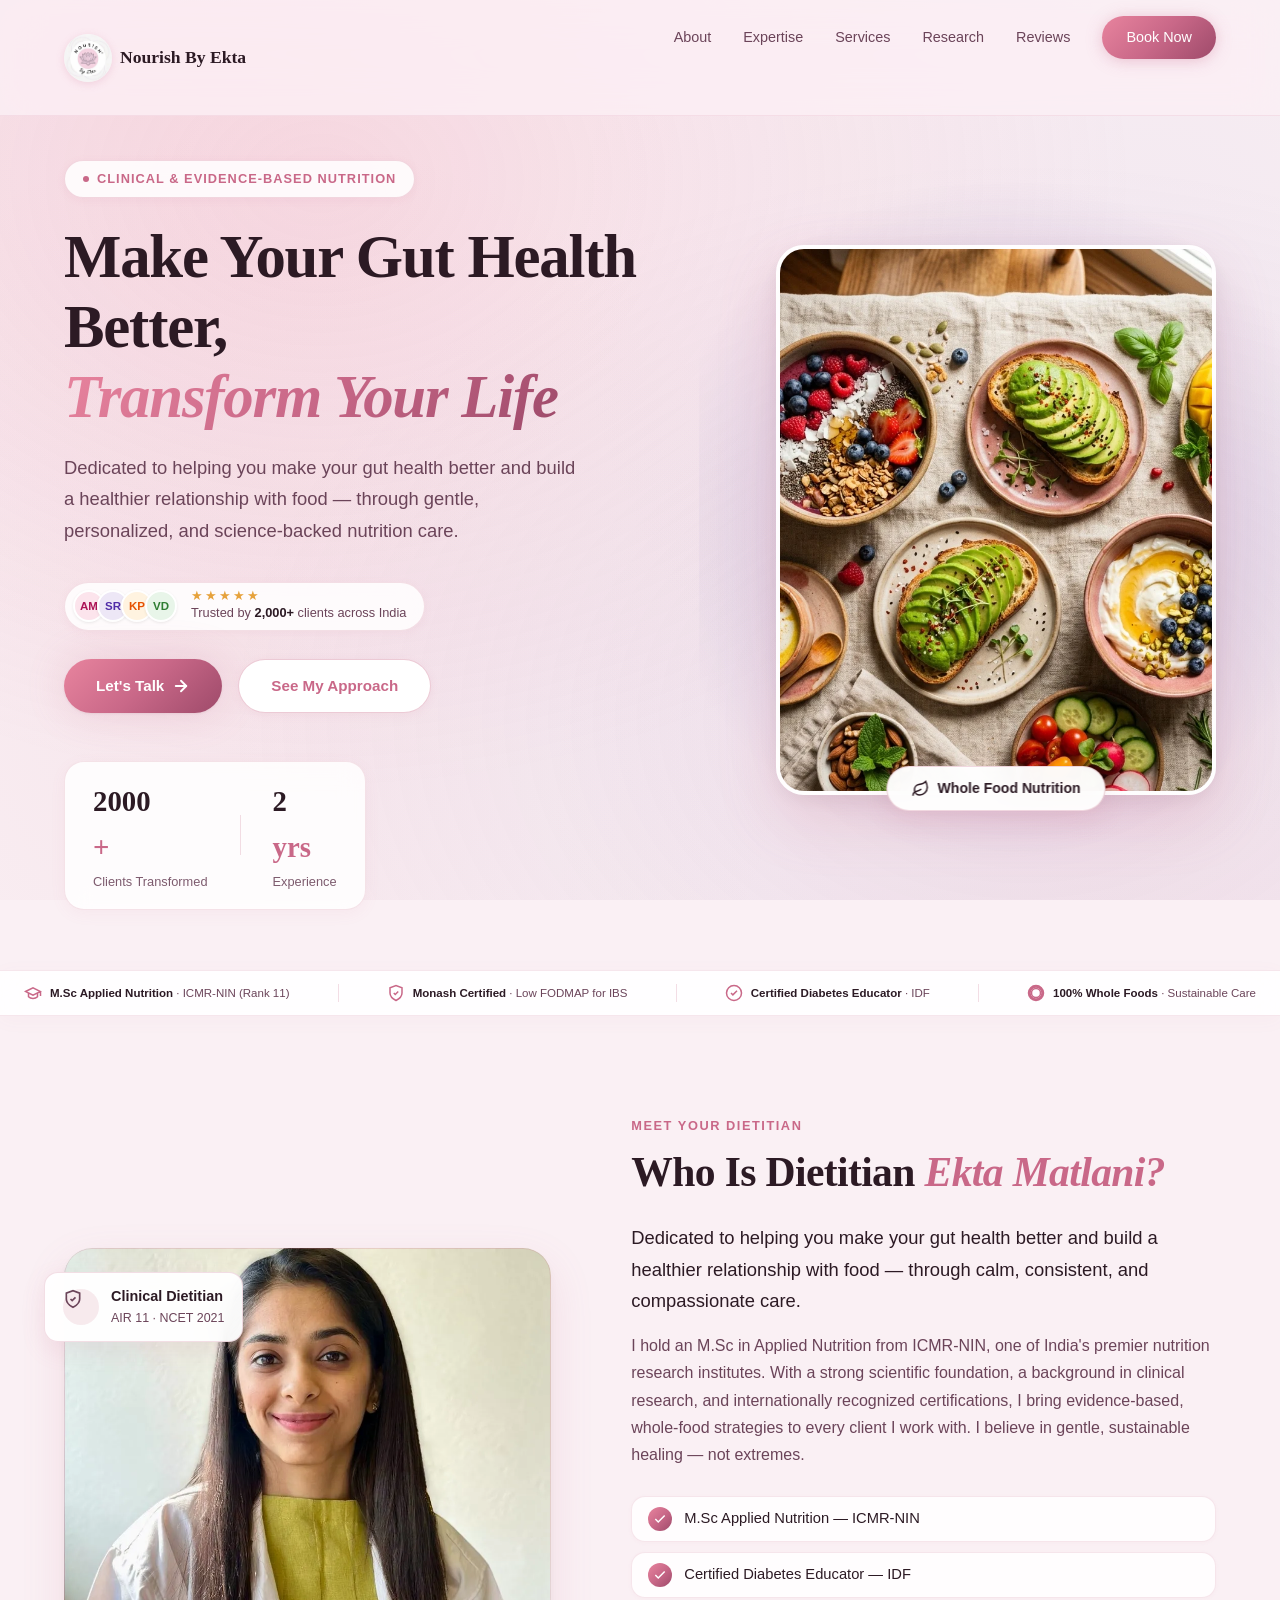
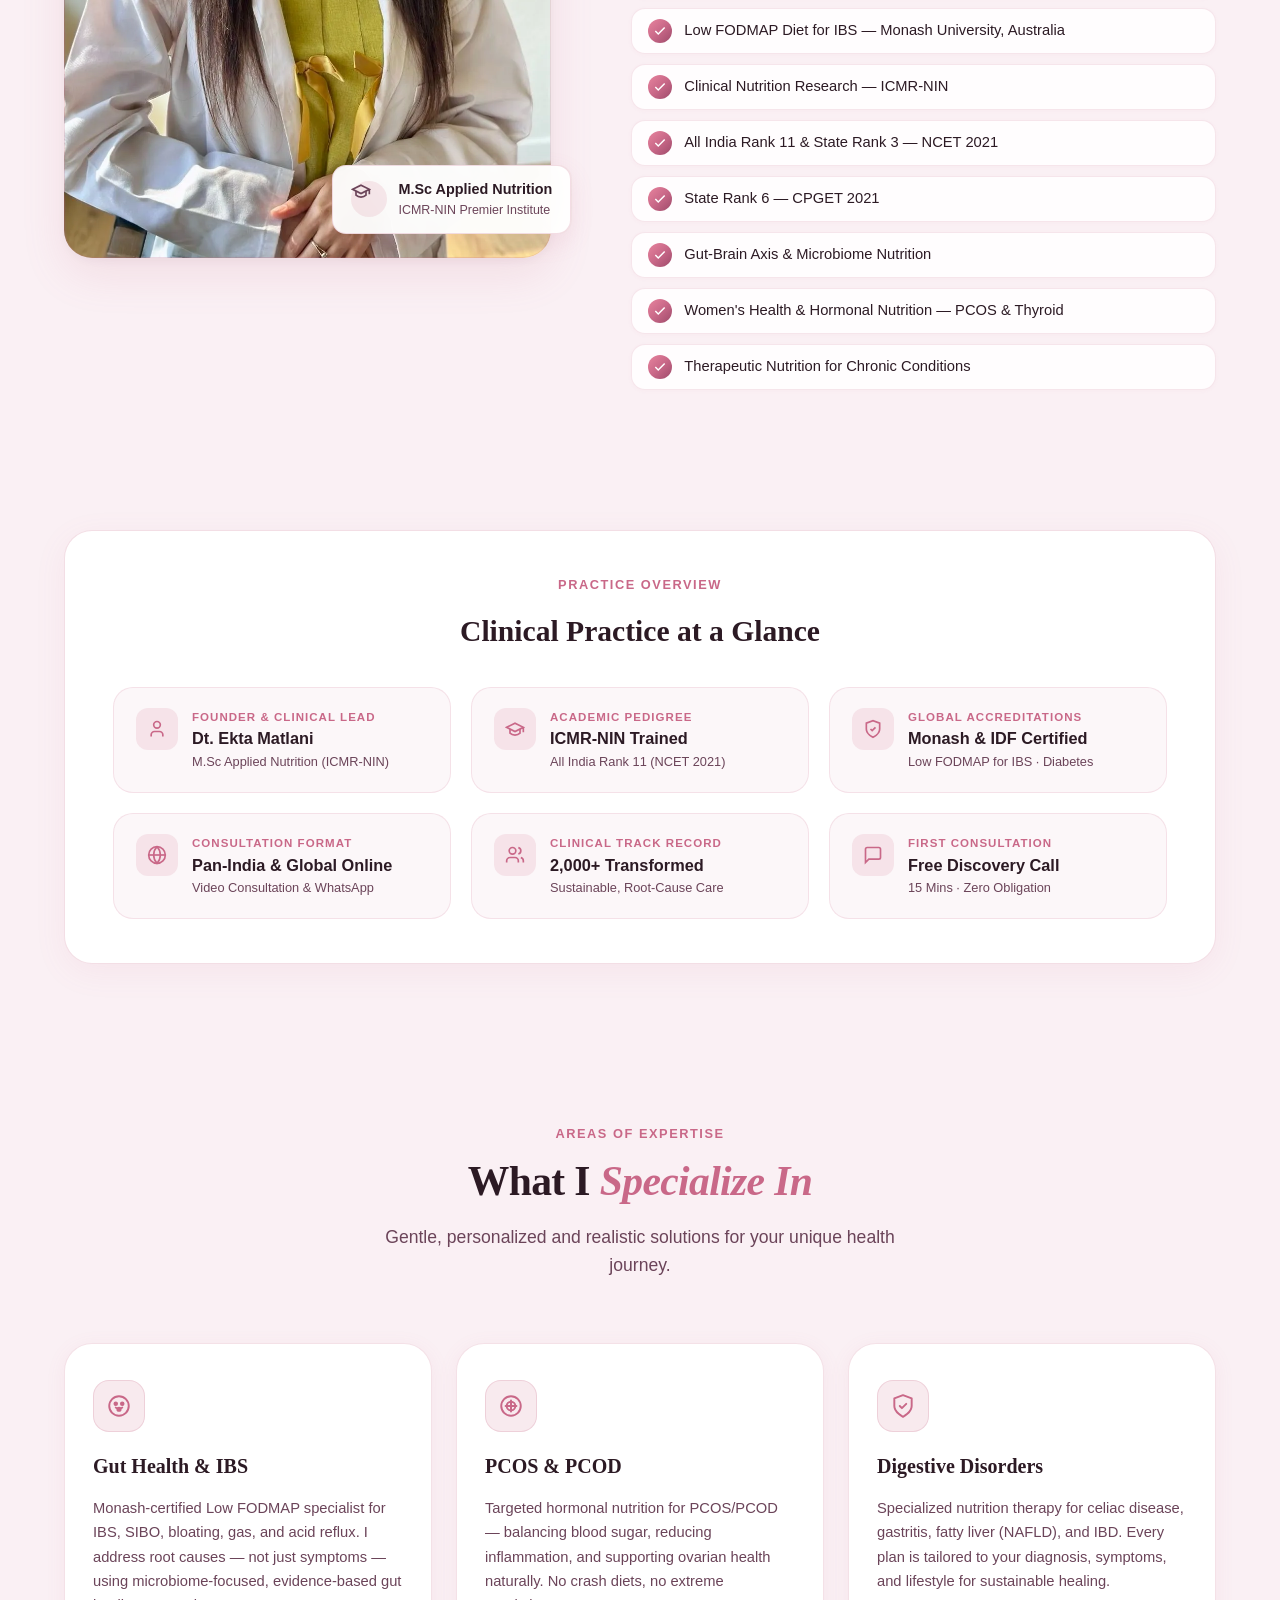
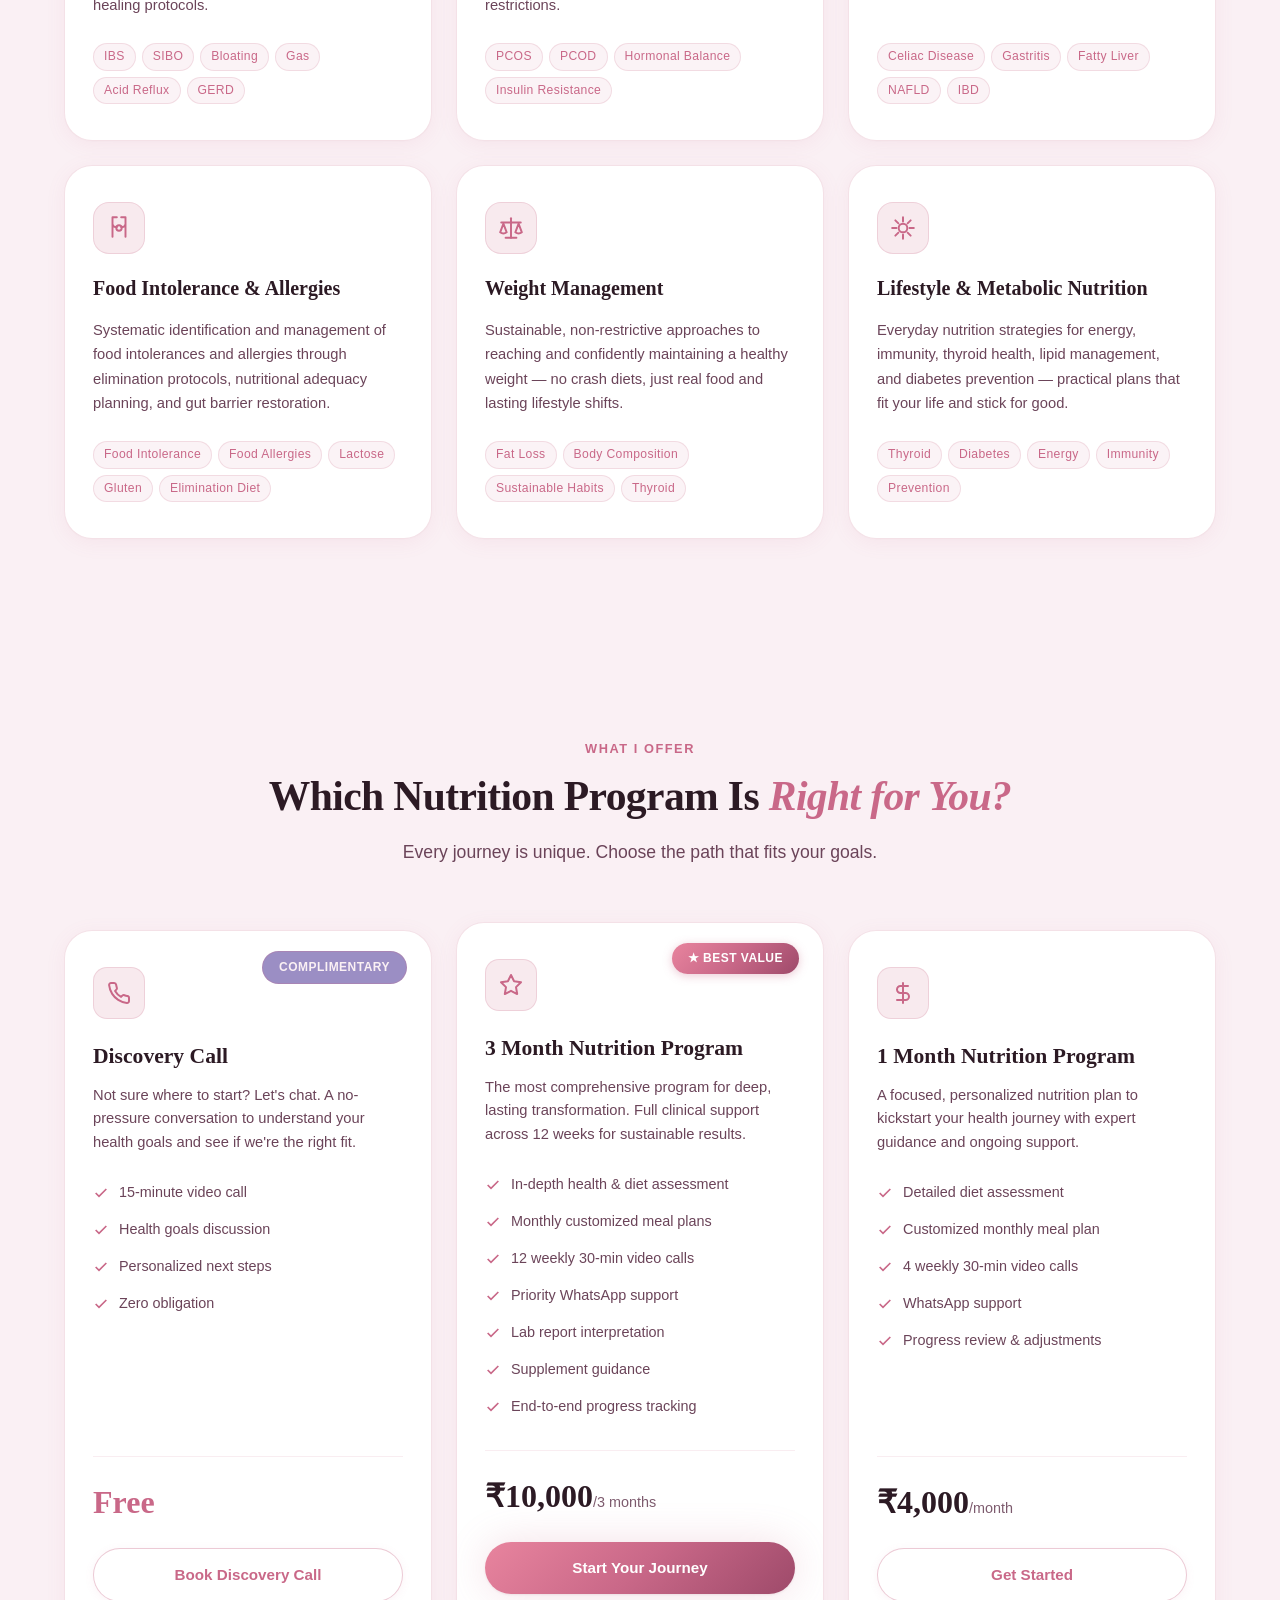
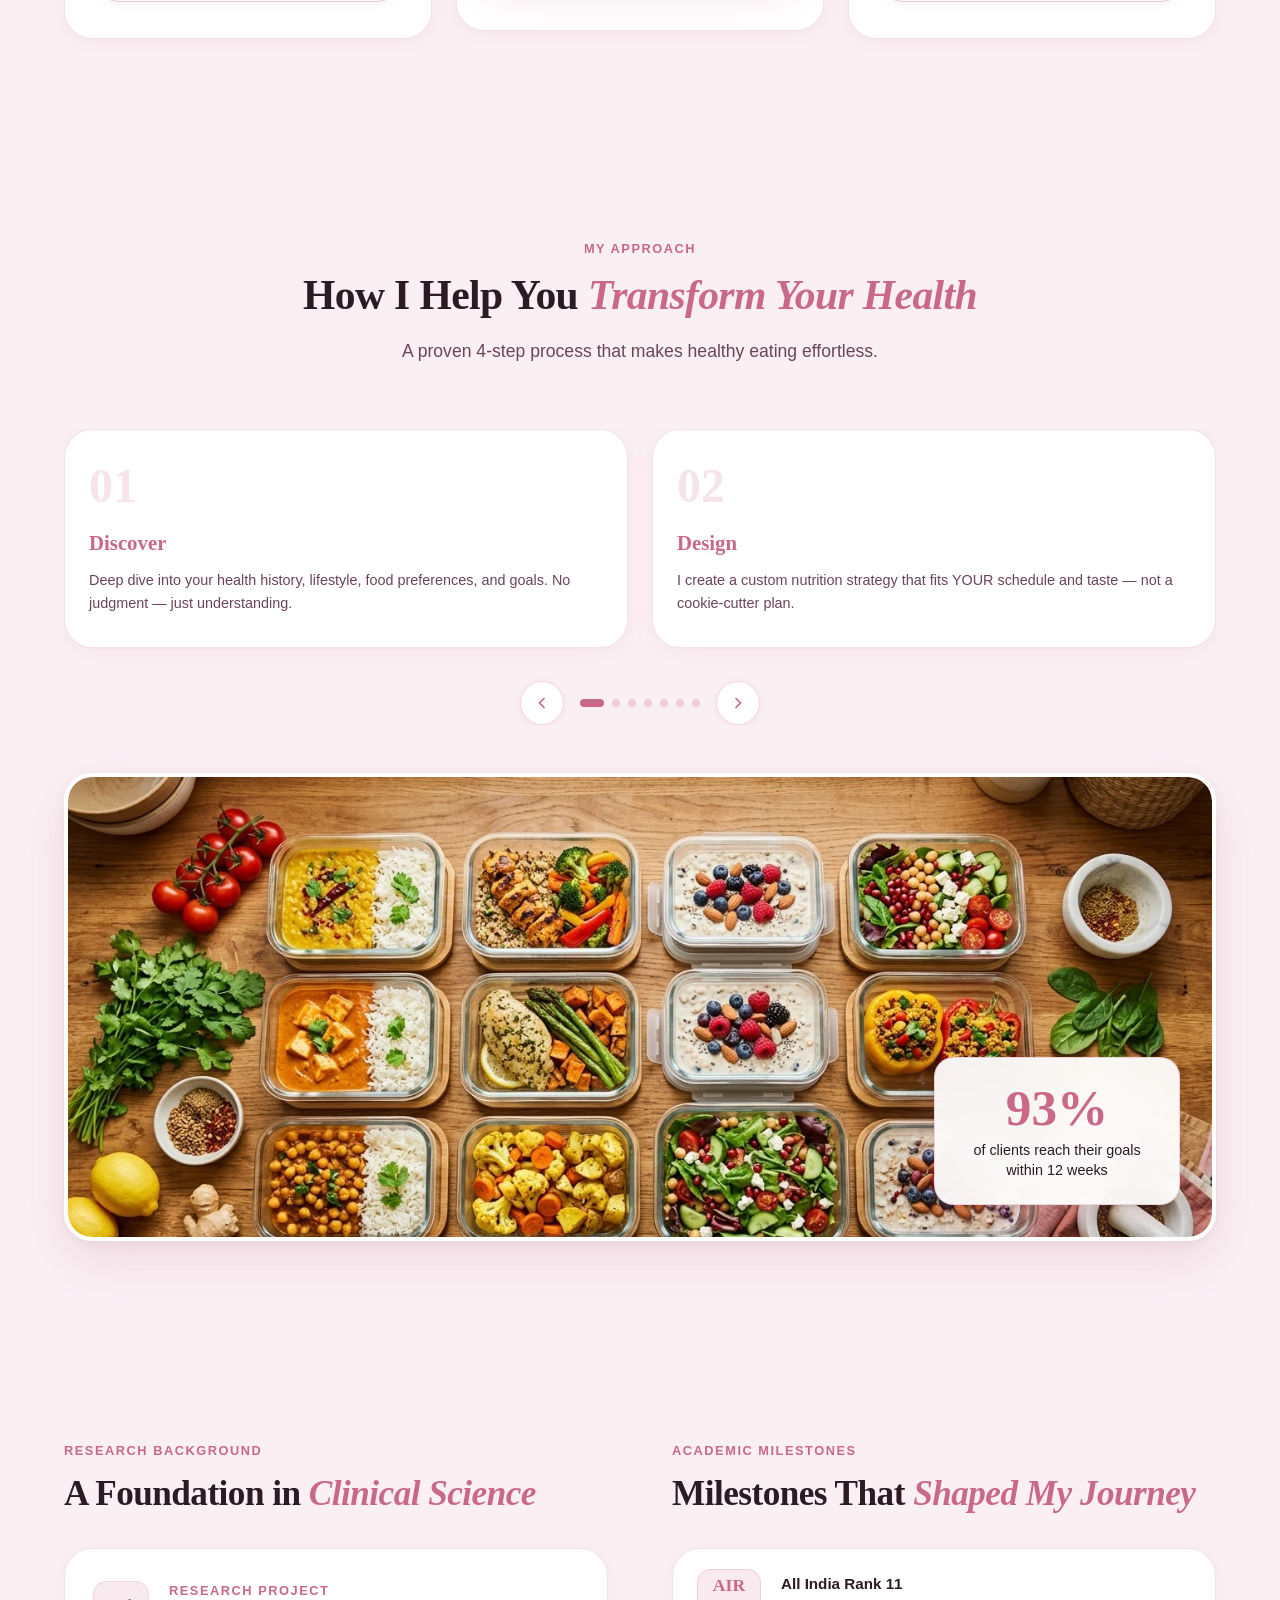
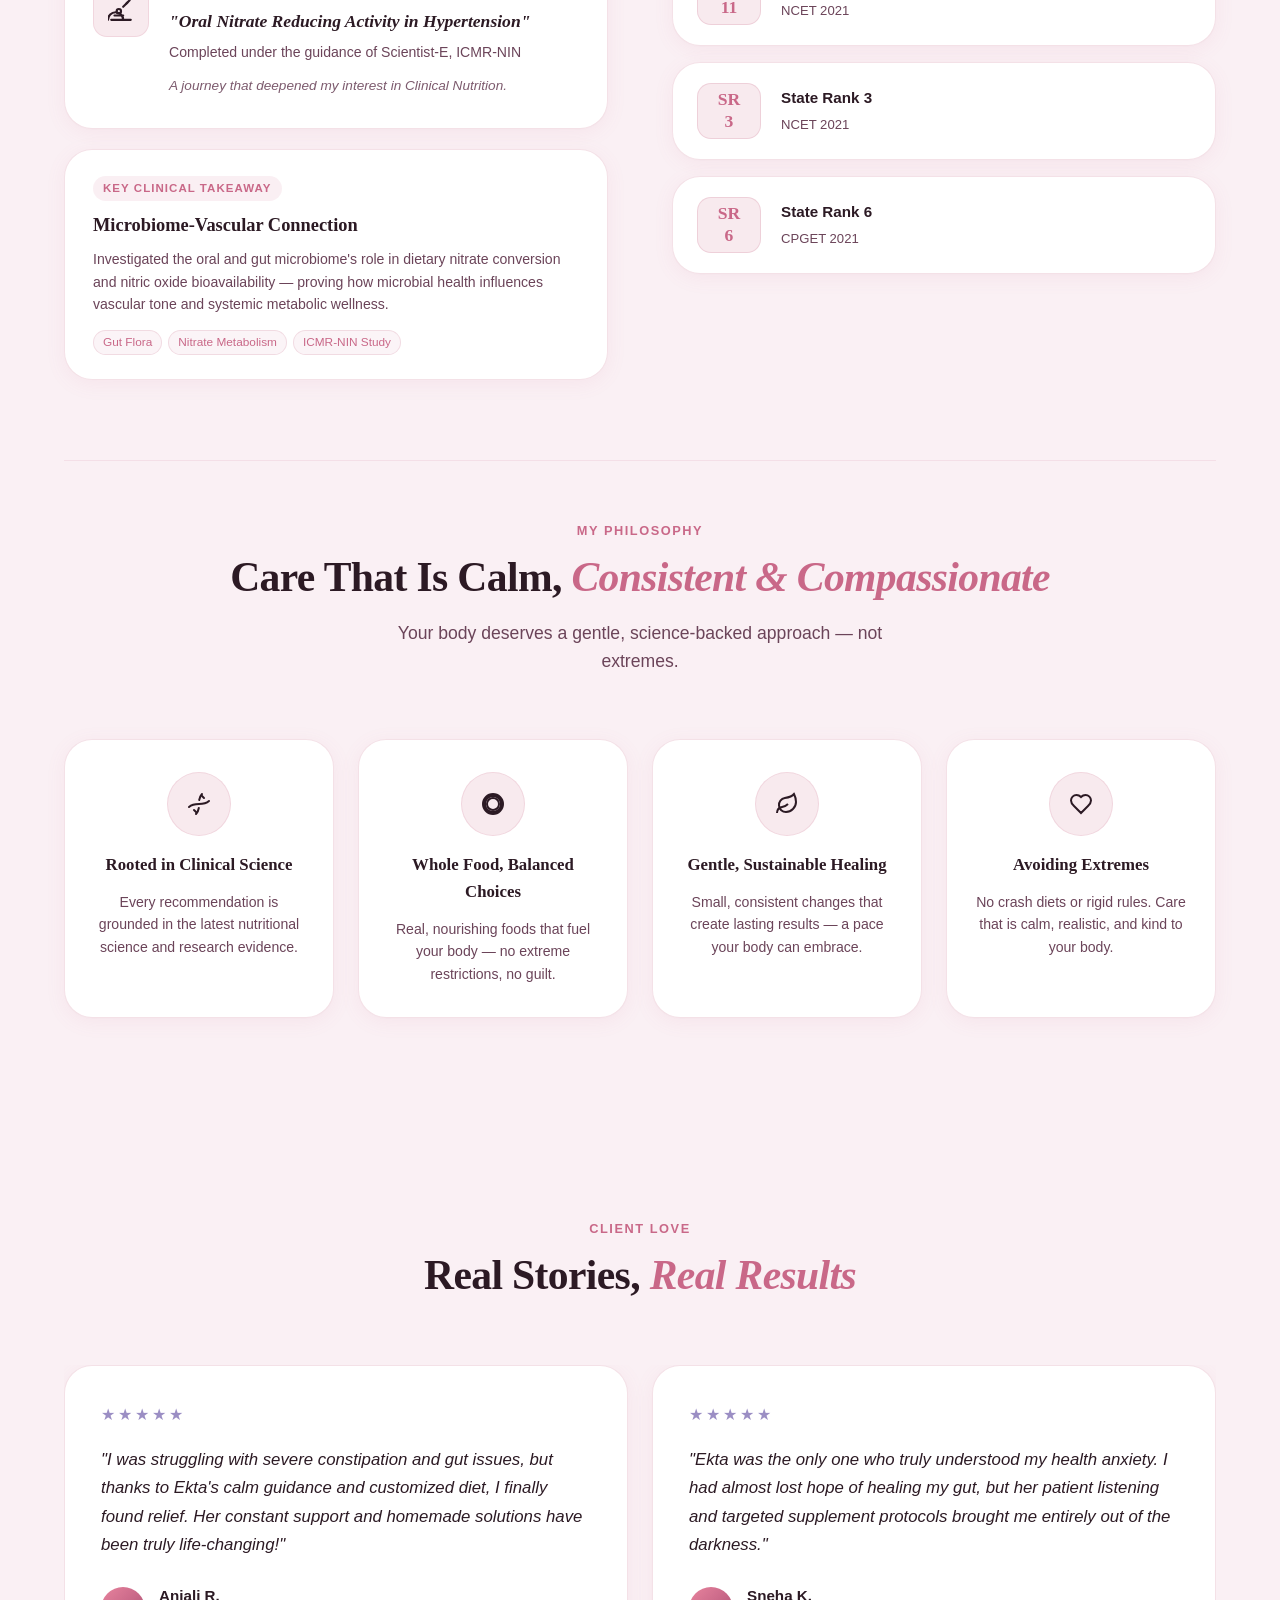
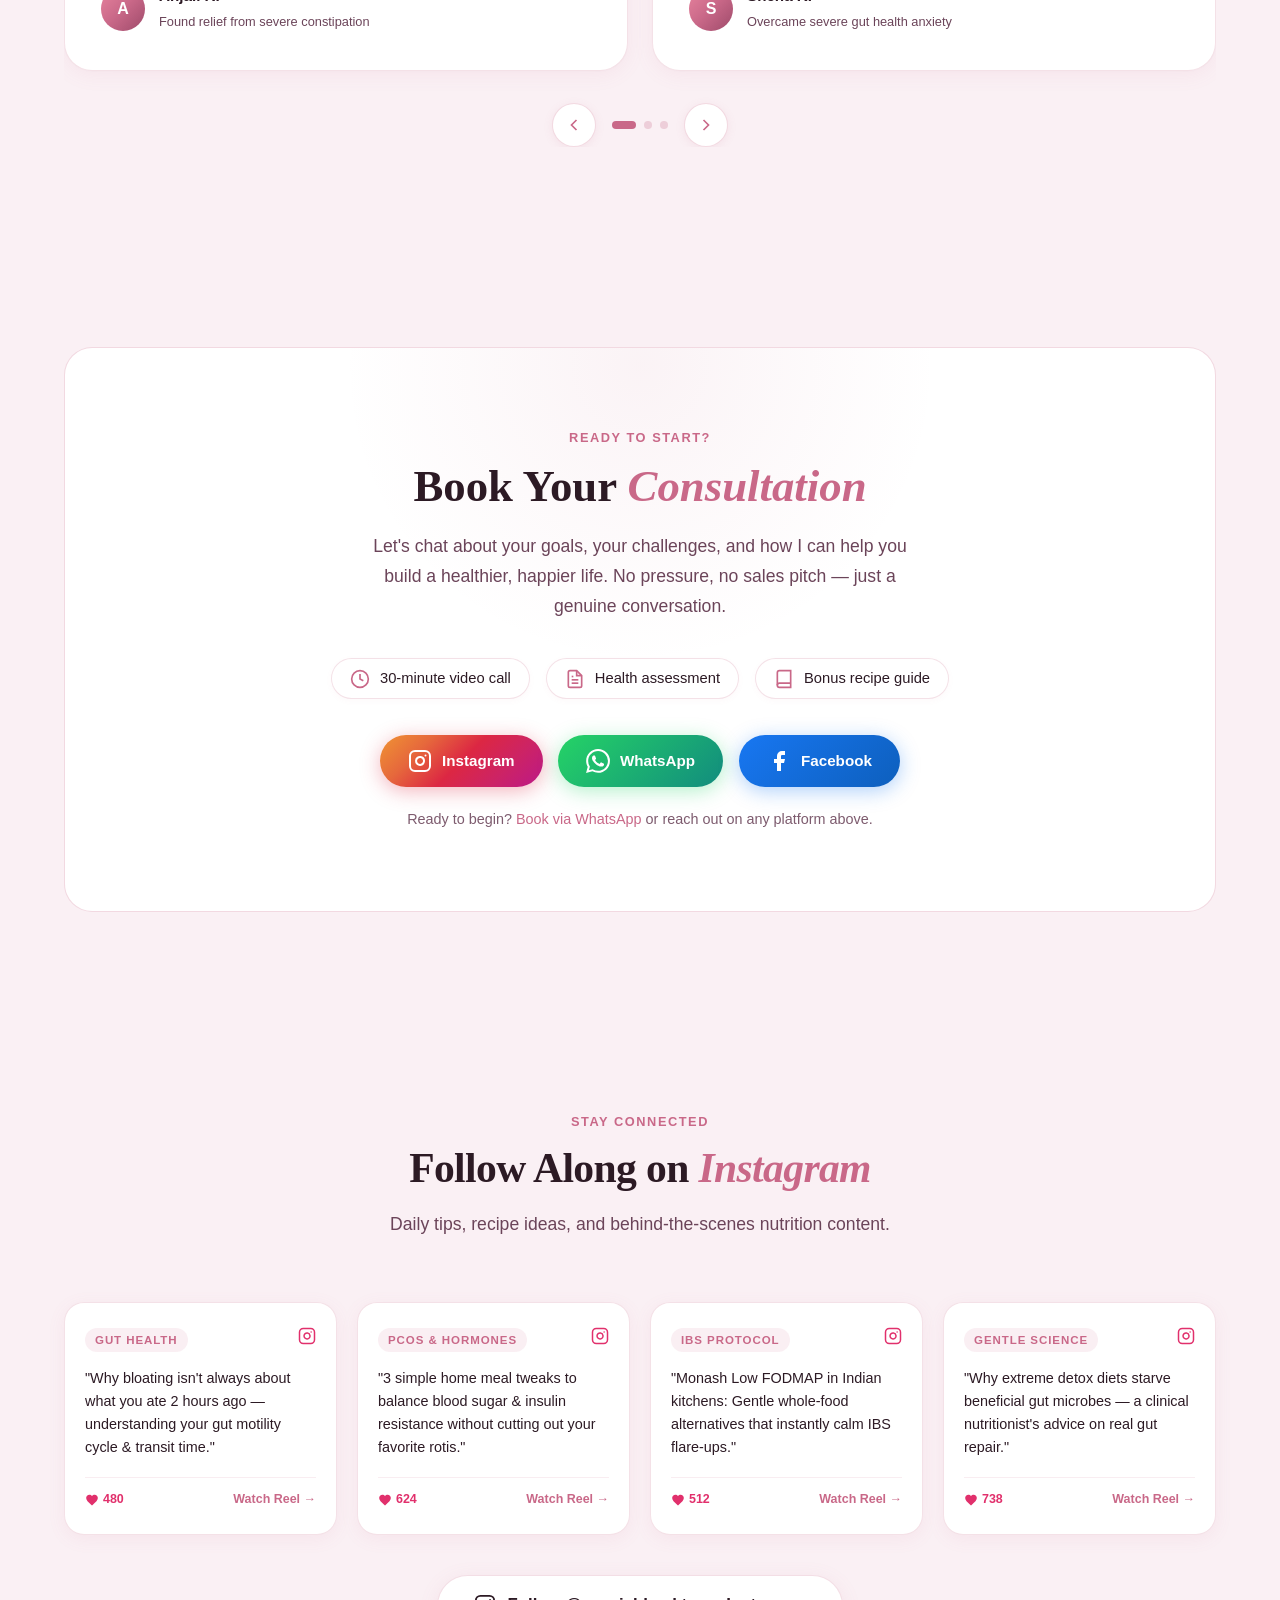
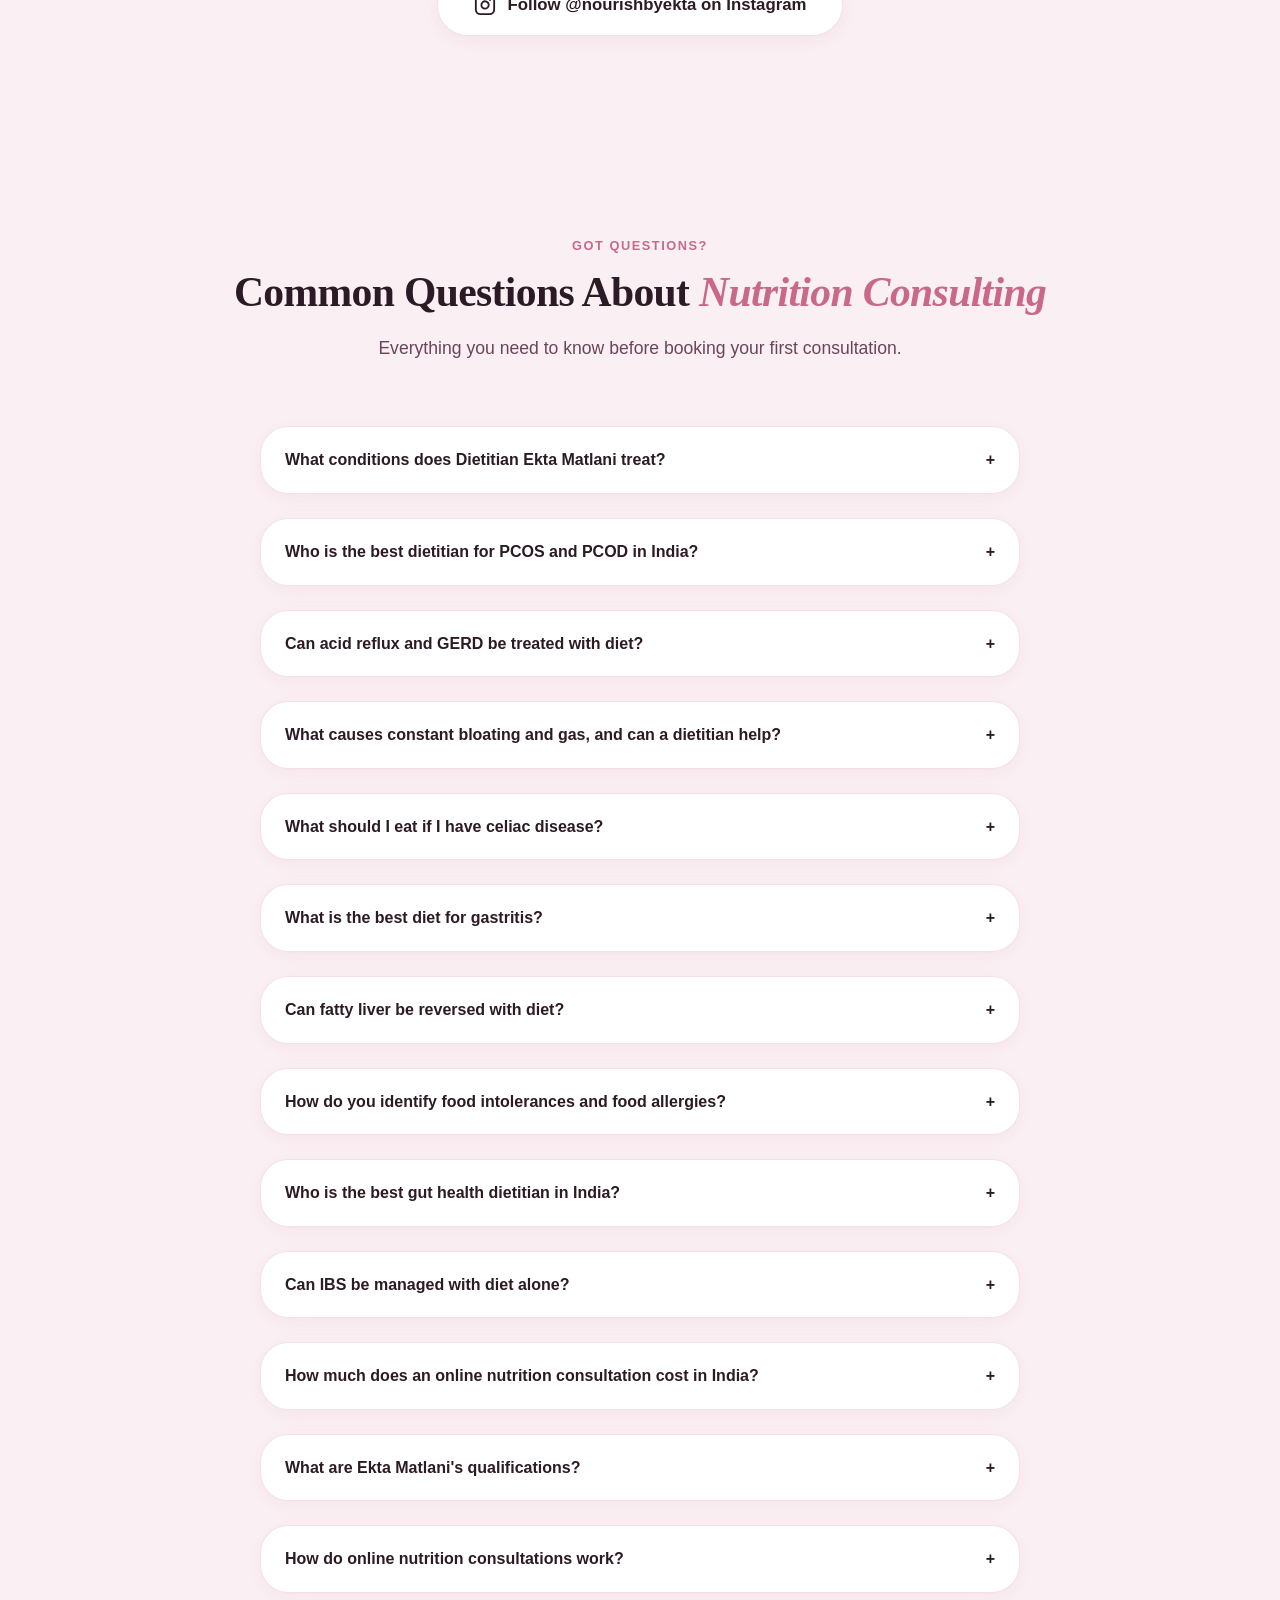
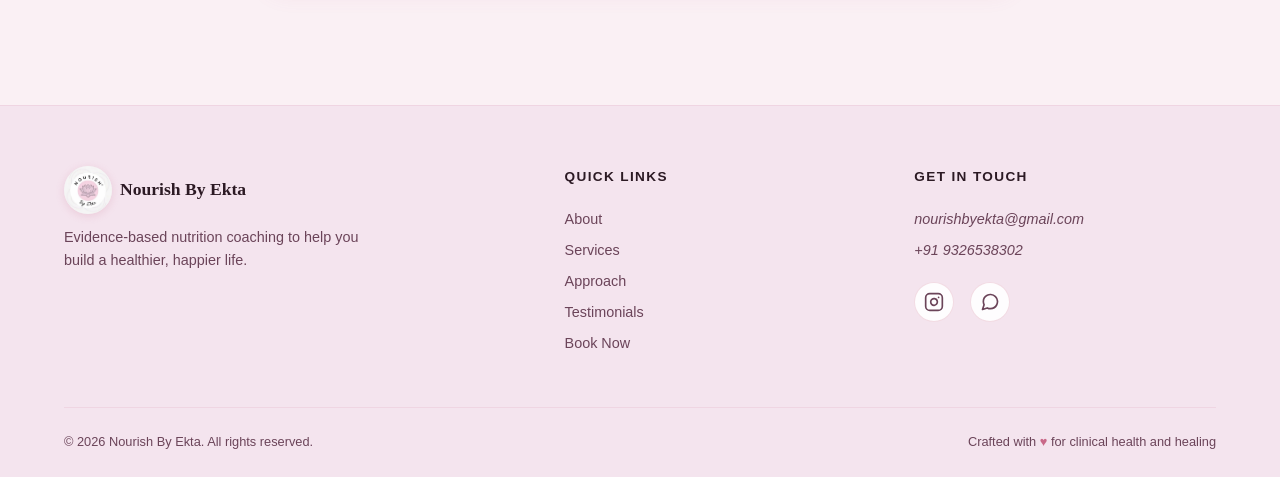
==== commit 07c25b9d: "feat: universal cross-device & Android responsiveness, touch gestures, mobile nav backdrop & perform" ====
--- a/index.html
+++ b/index.html
@@ -2,7 +2,7 @@
 <html lang="en">
 <head>
     <meta charset="UTF-8">
-    <meta name="viewport" content="width=device-width, initial-scale=1.0">
+    <meta name="viewport" content="width=device-width, initial-scale=1.0, viewport-fit=cover">
 
     <!-- Primary SEO -->
     <title>Dt. Ekta Matlani — Gut Health & Clinical Nutritionist · Nourish By Ekta</title>
@@ -63,7 +63,8 @@
     <meta property="og:profile:last_name" content="Matlani">
 
     <!-- Theme -->
-    <meta name="theme-color" content="#C96888">
+    <meta name="theme-color" content="#FAF0F4" media="(prefers-color-scheme: light)">
+    <meta name="theme-color" content="#FAF0F4">
 
     <!-- Resource Hints -->
     <link rel="dns-prefetch" href="https://codzpebogkhbgtgvudnu.supabase.co">
@@ -412,13 +413,14 @@
                 <a href="#testimonials" aria-label="Client testimonials">Reviews</a>
                 <a href="#booking" class="nav-cta" aria-label="Book a consultation now">Book Now</a>
             </div>
-            <button class="menu-toggle" id="menuToggle" aria-label="Toggle navigation menu">
+            <button class="menu-toggle" id="menuToggle" aria-label="Toggle navigation menu" aria-expanded="false" aria-controls="navLinks">
                 <span></span>
                 <span></span>
                 <span></span>
             </button>
         </div>
     </nav>
+    <div class="nav-backdrop" id="navBackdrop" aria-hidden="true"></div>
     </header>
 
     <main id="main-content">
--- a/style.css
+++ b/style.css
@@ -81,6 +81,10 @@
     scroll-behavior: smooth;
     -webkit-font-smoothing: antialiased;
     -moz-osx-font-smoothing: grayscale;
+    -webkit-text-size-adjust: 100%;
+    text-size-adjust: 100%;
+    overflow-x: hidden;
+    width: 100%;
 }
 
 body {
@@ -98,15 +102,24 @@
     background-attachment: fixed;
     font-optical-sizing: auto;
     overflow-x: hidden;
+    width: 100%;
+    min-height: 100vh;
+    min-height: 100dvh;
+}
+
+a, button, input, select, textarea, summary, [role="button"] {
+    -webkit-tap-highlight-color: transparent;
 }
 
 /* ---------- Page Loader / Preloader Screen ---------- */
 .page-loader {
     position: fixed;
+    inset: 0;
     top: 0;
     left: 0;
-    width: 100vw;
-    height: 100vh;
+    width: 100%;
+    height: 100%;
+    height: 100dvh;
     z-index: 999999;
     display: flex;
     align-items: center;
@@ -269,6 +282,7 @@
 
 img {
     max-width: 100%;
+    height: auto;
     display: block;
 }
 
@@ -525,6 +539,28 @@
     z-index: 1001;
 }
 
+.nav-backdrop {
+    position: fixed;
+    inset: 0;
+    width: 100%;
+    height: 100%;
+    height: 100dvh;
+    background: rgba(44, 26, 36, 0.45);
+    backdrop-filter: blur(4px);
+    -webkit-backdrop-filter: blur(4px);
+    z-index: 999;
+    opacity: 0;
+    visibility: hidden;
+    pointer-events: none;
+    transition: opacity 0.35s ease, visibility 0.35s ease;
+}
+
+.nav-backdrop.active {
+    opacity: 1;
+    visibility: visible;
+    pointer-events: auto;
+}
+
 
 .menu-toggle span {
     width: 24px;
@@ -711,6 +747,7 @@
     border-radius: var(--r-full);
     padding: 6px 18px 6px 8px;
     width: fit-content;
+    max-width: 100%;
     box-shadow: 0 2px 10px rgba(201, 104, 136, 0.06);
 }
 
@@ -1249,6 +1286,7 @@
     gap: 24px;
     transition: transform 0.6s cubic-bezier(0.4, 0, 0.2, 1);
     will-change: transform;
+    touch-action: pan-y;
 }
 
 
@@ -1371,6 +1409,7 @@
     gap: 24px;
     transition: transform 0.6s cubic-bezier(0.4, 0, 0.2, 1);
     will-change: transform;
+    touch-action: pan-y;
 }
 
 
@@ -2002,6 +2041,7 @@
     body {
         -webkit-tap-highlight-color: transparent;
         -webkit-text-size-adjust: 100%;
+        background-attachment: scroll !important;
     }
 
     .container {
@@ -2025,6 +2065,12 @@
 
     .section-subtitle {
         font-size: 0.95rem;
+    }
+
+    .hero-social-proof {
+        margin-left: auto;
+        margin-right: auto;
+        max-width: 100%;
     }
 
     /* Mobile Nav Drawer */
@@ -2032,21 +2078,21 @@
         position: fixed;
         top: 0;
         right: -100%;
-        width: 85%;
-        max-width: 320px;
-        height: 100vh;
+        width: min(85vw, 320px);
+        height: 100%;
         height: 100dvh; /* dynamic viewport height for mobile browsers */
         background: rgba(253, 245, 248, 0.98);
         backdrop-filter: blur(24px);
         -webkit-backdrop-filter: blur(24px);
         box-shadow: -8px 0 32px rgba(201, 104, 136, 0.12);
         flex-direction: column;
-        padding: 100px 28px 40px;
+        padding: max(88px, calc(68px + env(safe-area-inset-top, 0px))) 24px max(36px, calc(24px + env(safe-area-inset-bottom, 0px)));
         gap: 8px;
-        transition: right 0.4s cubic-bezier(0.4, 0, 0.2, 1);
+        transition: right 0.38s cubic-bezier(0.4, 0, 0.2, 1);
         border-left: 1px solid var(--c-border);
         z-index: 1000;
         overflow-y: auto;
+        -webkit-overflow-scrolling: touch;
     }
 
     .nav-links.open {
@@ -2074,8 +2120,8 @@
 
     .menu-toggle {
         display: flex;
-        min-width: 44px;
-        min-height: 44px;
+        min-width: 48px;
+        min-height: 48px;
         align-items: center;
         justify-content: center;
     }
@@ -2146,6 +2192,9 @@
         flex: 1;
         text-align: center;
         align-items: center;
+        min-width: 0;
+        word-break: break-word;
+        overflow-wrap: break-word;
     }
 
     .stat-number {
@@ -2196,12 +2245,13 @@
 
     .about-float-card {
         position: absolute;
-        right: -10px;
-        bottom: -16px;
+        right: 0;
+        bottom: -12px;
         left: auto;
         margin-top: 0;
         margin-left: 0;
         margin-right: 0;
+        max-width: calc(100% - 16px);
         z-index: 5;
     }
 
@@ -3333,9 +3383,19 @@
 
     .booking-features {
         flex-direction: column;
-        gap: 12px;
-        align-items: flex-start;
-        padding-left: 16px;
+        gap: 10px;
+        align-items: center;
+        justify-content: center;
+        padding-left: 0;
+        width: 100%;
+        max-width: 320px;
+        margin: 0 auto 28px;
+    }
+
+    .booking-feature {
+        width: 100%;
+        justify-content: flex-start;
+        padding: 10px 16px;
     }
 
     /* Footer */
@@ -3586,16 +3646,16 @@
 
 .hero-title {
   font-family: var(--f-serif);
-  font-size: clamp(2.5rem, 6vw, 4rem);
-  line-height: 1.05;
+  font-size: clamp(1.65rem, 6.2vw, 3.8rem);
+  line-height: 1.15;
   letter-spacing: -0.02em; /* Negative tracking for large display */
   font-weight: 700;
 }
 
 .section-title {
   font-family: var(--f-serif);
-  font-size: clamp(2rem, 5vw, 3rem);
-  line-height: 1.15;
+  font-size: clamp(1.35rem, 4.5vw, 2.6rem);
+  line-height: 1.2;
   letter-spacing: -0.015em;
   font-weight: 600;
 }
@@ -3836,3 +3896,100 @@
     background: var(--c-bg-card) !important;
   }
 }
+
+/* 10. COMPACT & FOLDABLE ANDROID DEVICES (<= 380px) */
+@media (max-width: 380px) {
+  .container {
+    padding: 0 12px !important;
+  }
+  .hero {
+    padding: 96px 12px 28px !important;
+    gap: 16px !important;
+  }
+  .hero-badge {
+    font-size: 0.65rem !important;
+    padding: 5px 12px !important;
+  }
+  .hero-social-proof {
+    padding: 5px 10px 5px 6px !important;
+    gap: 8px !important;
+  }
+  .avatar-pill {
+    width: 26px !important;
+    height: 26px !important;
+    font-size: 0.62rem !important;
+    margin-left: -6px !important;
+  }
+  .proof-label {
+    font-size: 0.72rem !important;
+  }
+  .hero-stats {
+    padding: 14px 6px !important;
+  }
+  .stat-number, .stat-suffix {
+    font-size: 1.25rem !important;
+  }
+  .stat-label {
+    font-size: 0.62rem !important;
+  }
+  .quick-facts {
+    padding: 20px 12px !important;
+    margin: 28px auto 40px !important;
+  }
+  .qf-item {
+    padding: 14px 12px !important;
+    gap: 10px !important;
+  }
+  .qf-icon-wrap {
+    width: 36px !important;
+    height: 36px !important;
+  }
+  .qf-val {
+    font-size: 0.95rem !important;
+  }
+  .service-card {
+    padding: 20px 14px !important;
+  }
+  .spec-card {
+    padding: 20px 14px !important;
+  }
+  .booking-card {
+    padding: 26px 14px !important;
+  }
+  .booking-title {
+    font-size: 1.35rem !important;
+  }
+  .booking-feature {
+    font-size: 0.82rem !important;
+    padding: 8px 12px !important;
+  }
+  .milestone-item {
+    padding: 14px 12px !important;
+    gap: 10px !important;
+  }
+  .milestone-rank {
+    width: 46px !important;
+    min-width: 46px !important;
+    height: 44px !important;
+    font-size: 0.88rem !important;
+  }
+  .about-float-card {
+    padding: 10px 12px !important;
+  }
+}
+
+/* 11. ENHANCED SAFE AREA INSETS FOR MODERN ANDROID NOTCHES & GESTURE BARS */
+@supports (padding: max(0px)) {
+  body {
+    padding-left: env(safe-area-inset-left, 0px);
+    padding-right: env(safe-area-inset-right, 0px);
+  }
+  .navbar {
+    padding-left: env(safe-area-inset-left, 0px);
+    padding-right: env(safe-area-inset-right, 0px);
+  }
+  .whatsapp-fab {
+    bottom: max(24px, calc(16px + env(safe-area-inset-bottom, 0px)));
+    right: max(20px, calc(16px + env(safe-area-inset-right, 0px)));
+  }
+}
--- a/style.css
+++ b/style.css
@@ -81,6 +81,10 @@
     scroll-behavior: smooth;
     -webkit-font-smoothing: antialiased;
     -moz-osx-font-smoothing: grayscale;
+    -webkit-text-size-adjust: 100%;
+    text-size-adjust: 100%;
+    overflow-x: hidden;
+    width: 100%;
 }
 
 body {
@@ -98,15 +102,24 @@
     background-attachment: fixed;
     font-optical-sizing: auto;
     overflow-x: hidden;
+    width: 100%;
+    min-height: 100vh;
+    min-height: 100dvh;
+}
+
+a, button, input, select, textarea, summary, [role="button"] {
+    -webkit-tap-highlight-color: transparent;
 }
 
 /* ---------- Page Loader / Preloader Screen ---------- */
 .page-loader {
     position: fixed;
+    inset: 0;
     top: 0;
     left: 0;
-    width: 100vw;
-    height: 100vh;
+    width: 100%;
+    height: 100%;
+    height: 100dvh;
     z-index: 999999;
     display: flex;
     align-items: center;
@@ -269,6 +282,7 @@
 
 img {
     max-width: 100%;
+    height: auto;
     display: block;
 }
 
@@ -525,6 +539,28 @@
     z-index: 1001;
 }
 
+.nav-backdrop {
+    position: fixed;
+    inset: 0;
+    width: 100%;
+    height: 100%;
+    height: 100dvh;
+    background: rgba(44, 26, 36, 0.45);
+    backdrop-filter: blur(4px);
+    -webkit-backdrop-filter: blur(4px);
+    z-index: 999;
+    opacity: 0;
+    visibility: hidden;
+    pointer-events: none;
+    transition: opacity 0.35s ease, visibility 0.35s ease;
+}
+
+.nav-backdrop.active {
+    opacity: 1;
+    visibility: visible;
+    pointer-events: auto;
+}
+
 
 .menu-toggle span {
     width: 24px;
@@ -711,6 +747,7 @@
     border-radius: var(--r-full);
     padding: 6px 18px 6px 8px;
     width: fit-content;
+    max-width: 100%;
     box-shadow: 0 2px 10px rgba(201, 104, 136, 0.06);
 }
 
@@ -1249,6 +1286,7 @@
     gap: 24px;
     transition: transform 0.6s cubic-bezier(0.4, 0, 0.2, 1);
     will-change: transform;
+    touch-action: pan-y;
 }
 
 
@@ -1371,6 +1409,7 @@
     gap: 24px;
     transition: transform 0.6s cubic-bezier(0.4, 0, 0.2, 1);
     will-change: transform;
+    touch-action: pan-y;
 }
 
 
@@ -2002,6 +2041,7 @@
     body {
         -webkit-tap-highlight-color: transparent;
         -webkit-text-size-adjust: 100%;
+        background-attachment: scroll !important;
     }
 
     .container {
@@ -2025,6 +2065,12 @@
 
     .section-subtitle {
         font-size: 0.95rem;
+    }
+
+    .hero-social-proof {
+        margin-left: auto;
+        margin-right: auto;
+        max-width: 100%;
     }
 
     /* Mobile Nav Drawer */
@@ -2032,21 +2078,21 @@
         position: fixed;
         top: 0;
         right: -100%;
-        width: 85%;
-        max-width: 320px;
-        height: 100vh;
+        width: min(85vw, 320px);
+        height: 100%;
         height: 100dvh; /* dynamic viewport height for mobile browsers */
         background: rgba(253, 245, 248, 0.98);
         backdrop-filter: blur(24px);
         -webkit-backdrop-filter: blur(24px);
         box-shadow: -8px 0 32px rgba(201, 104, 136, 0.12);
         flex-direction: column;
-        padding: 100px 28px 40px;
+        padding: max(88px, calc(68px + env(safe-area-inset-top, 0px))) 24px max(36px, calc(24px + env(safe-area-inset-bottom, 0px)));
         gap: 8px;
-        transition: right 0.4s cubic-bezier(0.4, 0, 0.2, 1);
+        transition: right 0.38s cubic-bezier(0.4, 0, 0.2, 1);
         border-left: 1px solid var(--c-border);
         z-index: 1000;
         overflow-y: auto;
+        -webkit-overflow-scrolling: touch;
     }
 
     .nav-links.open {
@@ -2074,8 +2120,8 @@
 
     .menu-toggle {
         display: flex;
-        min-width: 44px;
-        min-height: 44px;
+        min-width: 48px;
+        min-height: 48px;
         align-items: center;
         justify-content: center;
     }
@@ -2146,6 +2192,9 @@
         flex: 1;
         text-align: center;
         align-items: center;
+        min-width: 0;
+        word-break: break-word;
+        overflow-wrap: break-word;
     }
 
     .stat-number {
@@ -2196,12 +2245,13 @@
 
     .about-float-card {
         position: absolute;
-        right: -10px;
-        bottom: -16px;
+        right: 0;
+        bottom: -12px;
         left: auto;
         margin-top: 0;
         margin-left: 0;
         margin-right: 0;
+        max-width: calc(100% - 16px);
         z-index: 5;
     }
 
@@ -3333,9 +3383,19 @@
 
     .booking-features {
         flex-direction: column;
-        gap: 12px;
-        align-items: flex-start;
-        padding-left: 16px;
+        gap: 10px;
+        align-items: center;
+        justify-content: center;
+        padding-left: 0;
+        width: 100%;
+        max-width: 320px;
+        margin: 0 auto 28px;
+    }
+
+    .booking-feature {
+        width: 100%;
+        justify-content: flex-start;
+        padding: 10px 16px;
     }
 
     /* Footer */
@@ -3586,16 +3646,16 @@
 
 .hero-title {
   font-family: var(--f-serif);
-  font-size: clamp(2.5rem, 6vw, 4rem);
-  line-height: 1.05;
+  font-size: clamp(1.65rem, 6.2vw, 3.8rem);
+  line-height: 1.15;
   letter-spacing: -0.02em; /* Negative tracking for large display */
   font-weight: 700;
 }
 
 .section-title {
   font-family: var(--f-serif);
-  font-size: clamp(2rem, 5vw, 3rem);
-  line-height: 1.15;
+  font-size: clamp(1.35rem, 4.5vw, 2.6rem);
+  line-height: 1.2;
   letter-spacing: -0.015em;
   font-weight: 600;
 }
@@ -3836,3 +3896,100 @@
     background: var(--c-bg-card) !important;
   }
 }
+
+/* 10. COMPACT & FOLDABLE ANDROID DEVICES (<= 380px) */
+@media (max-width: 380px) {
+  .container {
+    padding: 0 12px !important;
+  }
+  .hero {
+    padding: 96px 12px 28px !important;
+    gap: 16px !important;
+  }
+  .hero-badge {
+    font-size: 0.65rem !important;
+    padding: 5px 12px !important;
+  }
+  .hero-social-proof {
+    padding: 5px 10px 5px 6px !important;
+    gap: 8px !important;
+  }
+  .avatar-pill {
+    width: 26px !important;
+    height: 26px !important;
+    font-size: 0.62rem !important;
+    margin-left: -6px !important;
+  }
+  .proof-label {
+    font-size: 0.72rem !important;
+  }
+  .hero-stats {
+    padding: 14px 6px !important;
+  }
+  .stat-number, .stat-suffix {
+    font-size: 1.25rem !important;
+  }
+  .stat-label {
+    font-size: 0.62rem !important;
+  }
+  .quick-facts {
+    padding: 20px 12px !important;
+    margin: 28px auto 40px !important;
+  }
+  .qf-item {
+    padding: 14px 12px !important;
+    gap: 10px !important;
+  }
+  .qf-icon-wrap {
+    width: 36px !important;
+    height: 36px !important;
+  }
+  .qf-val {
+    font-size: 0.95rem !important;
+  }
+  .service-card {
+    padding: 20px 14px !important;
+  }
+  .spec-card {
+    padding: 20px 14px !important;
+  }
+  .booking-card {
+    padding: 26px 14px !important;
+  }
+  .booking-title {
+    font-size: 1.35rem !important;
+  }
+  .booking-feature {
+    font-size: 0.82rem !important;
+    padding: 8px 12px !important;
+  }
+  .milestone-item {
+    padding: 14px 12px !important;
+    gap: 10px !important;
+  }
+  .milestone-rank {
+    width: 46px !important;
+    min-width: 46px !important;
+    height: 44px !important;
+    font-size: 0.88rem !important;
+  }
+  .about-float-card {
+    padding: 10px 12px !important;
+  }
+}
+
+/* 11. ENHANCED SAFE AREA INSETS FOR MODERN ANDROID NOTCHES & GESTURE BARS */
+@supports (padding: max(0px)) {
+  body {
+    padding-left: env(safe-area-inset-left, 0px);
+    padding-right: env(safe-area-inset-right, 0px);
+  }
+  .navbar {
+    padding-left: env(safe-area-inset-left, 0px);
+    padding-right: env(safe-area-inset-right, 0px);
+  }
+  .whatsapp-fab {
+    bottom: max(24px, calc(16px + env(safe-area-inset-bottom, 0px)));
+    right: max(20px, calc(16px + env(safe-area-inset-right, 0px)));
+  }
+}
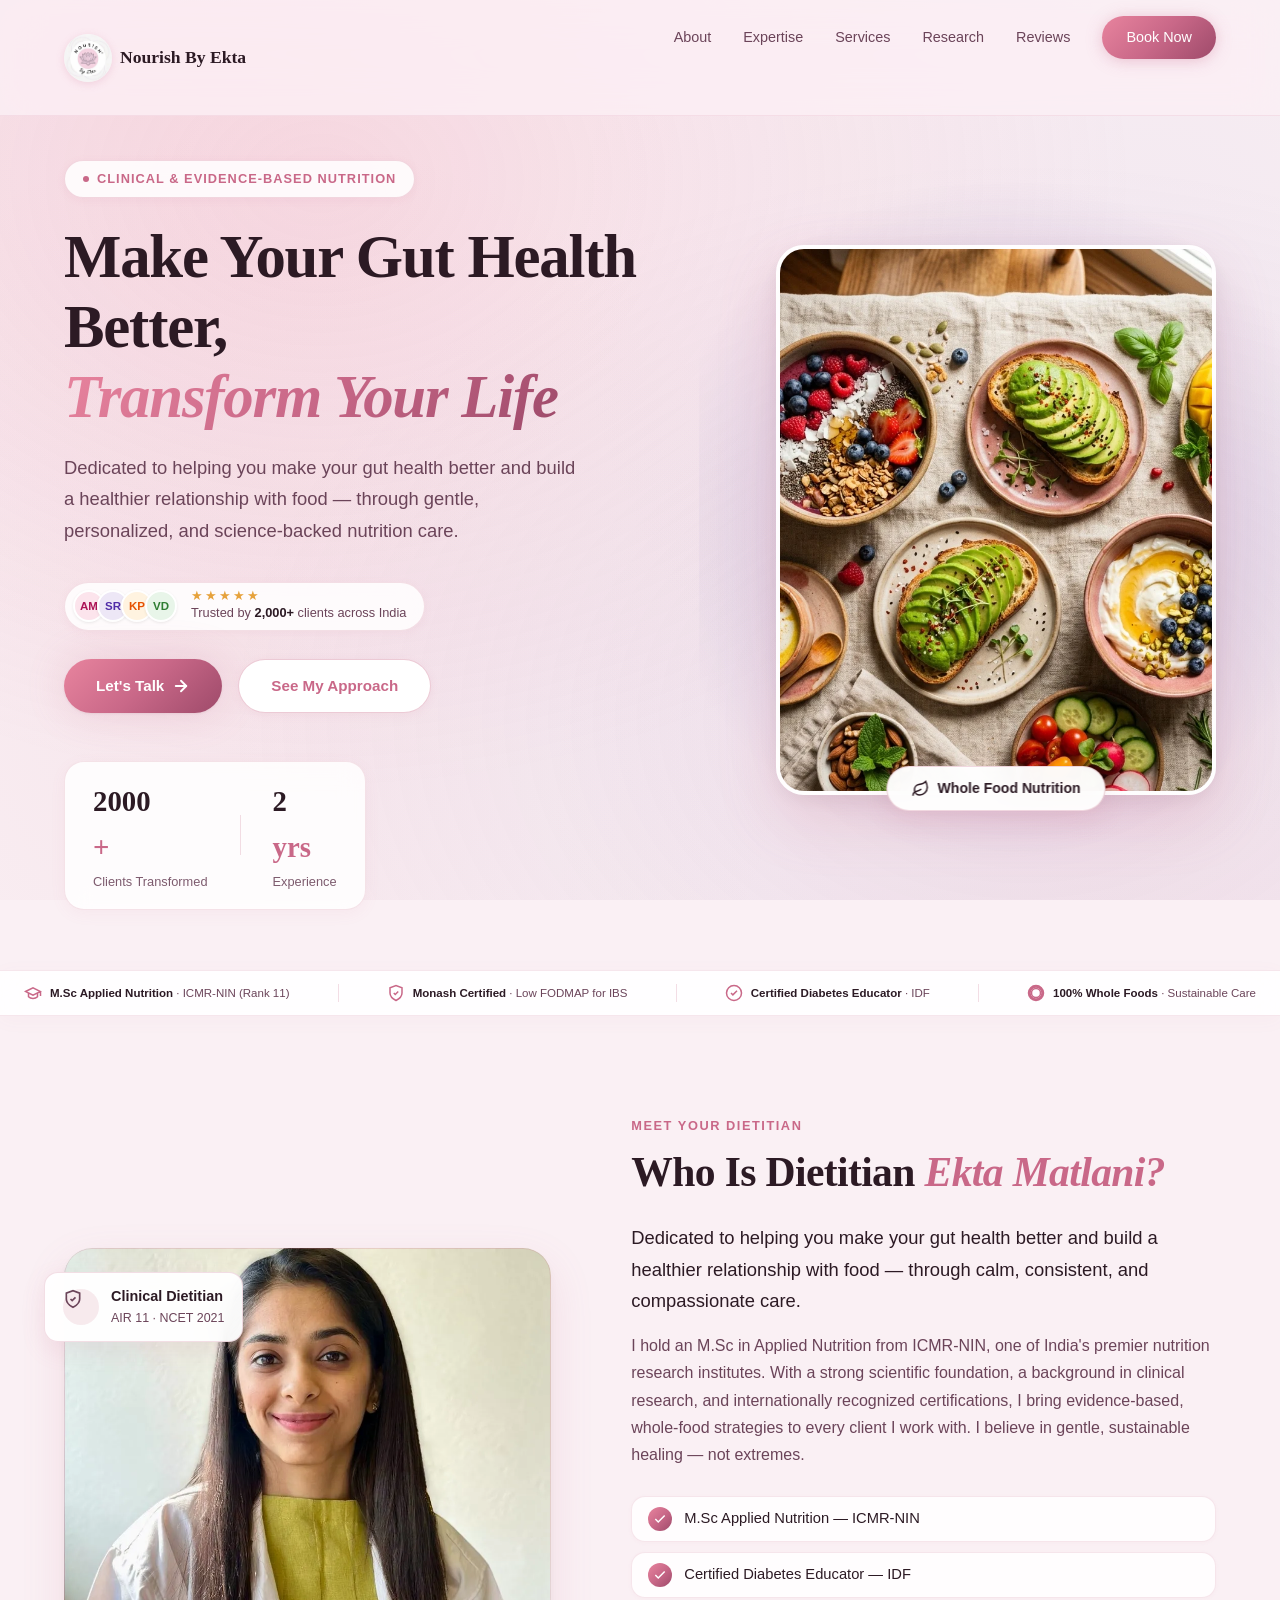
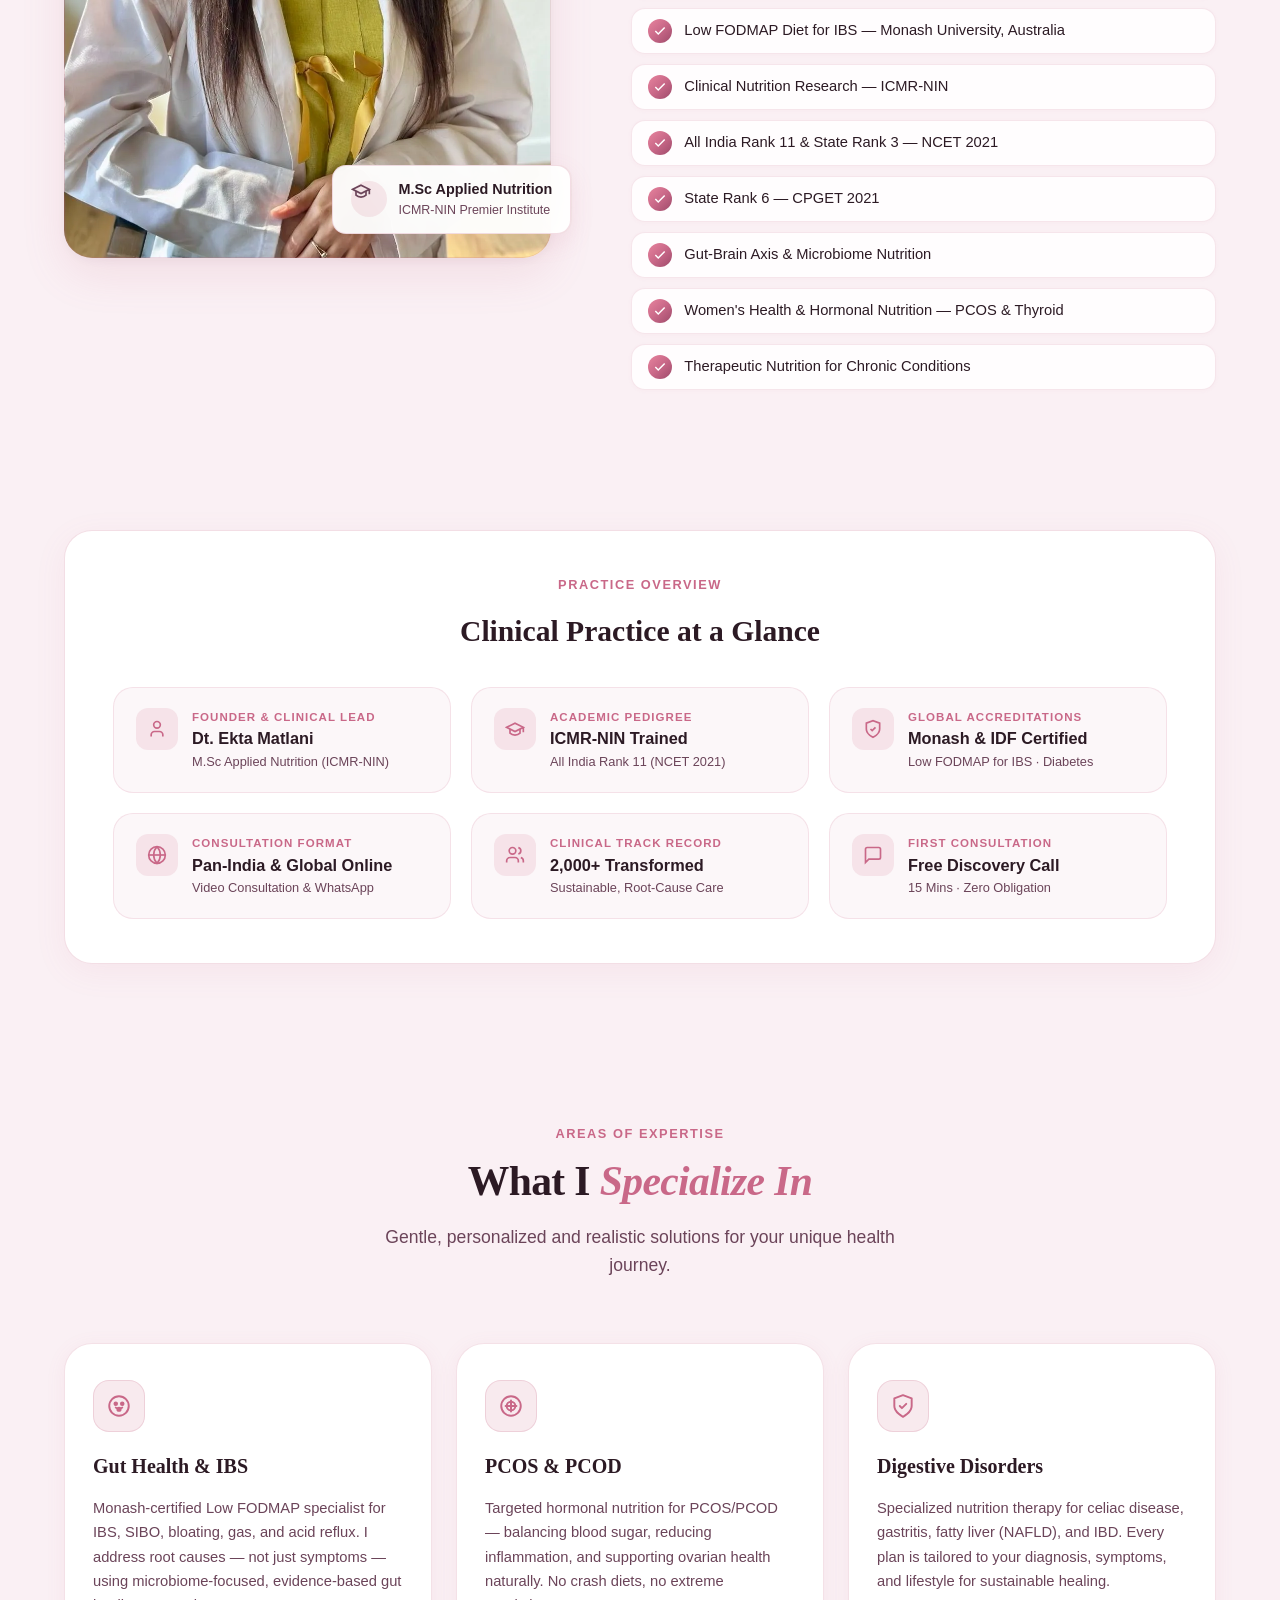
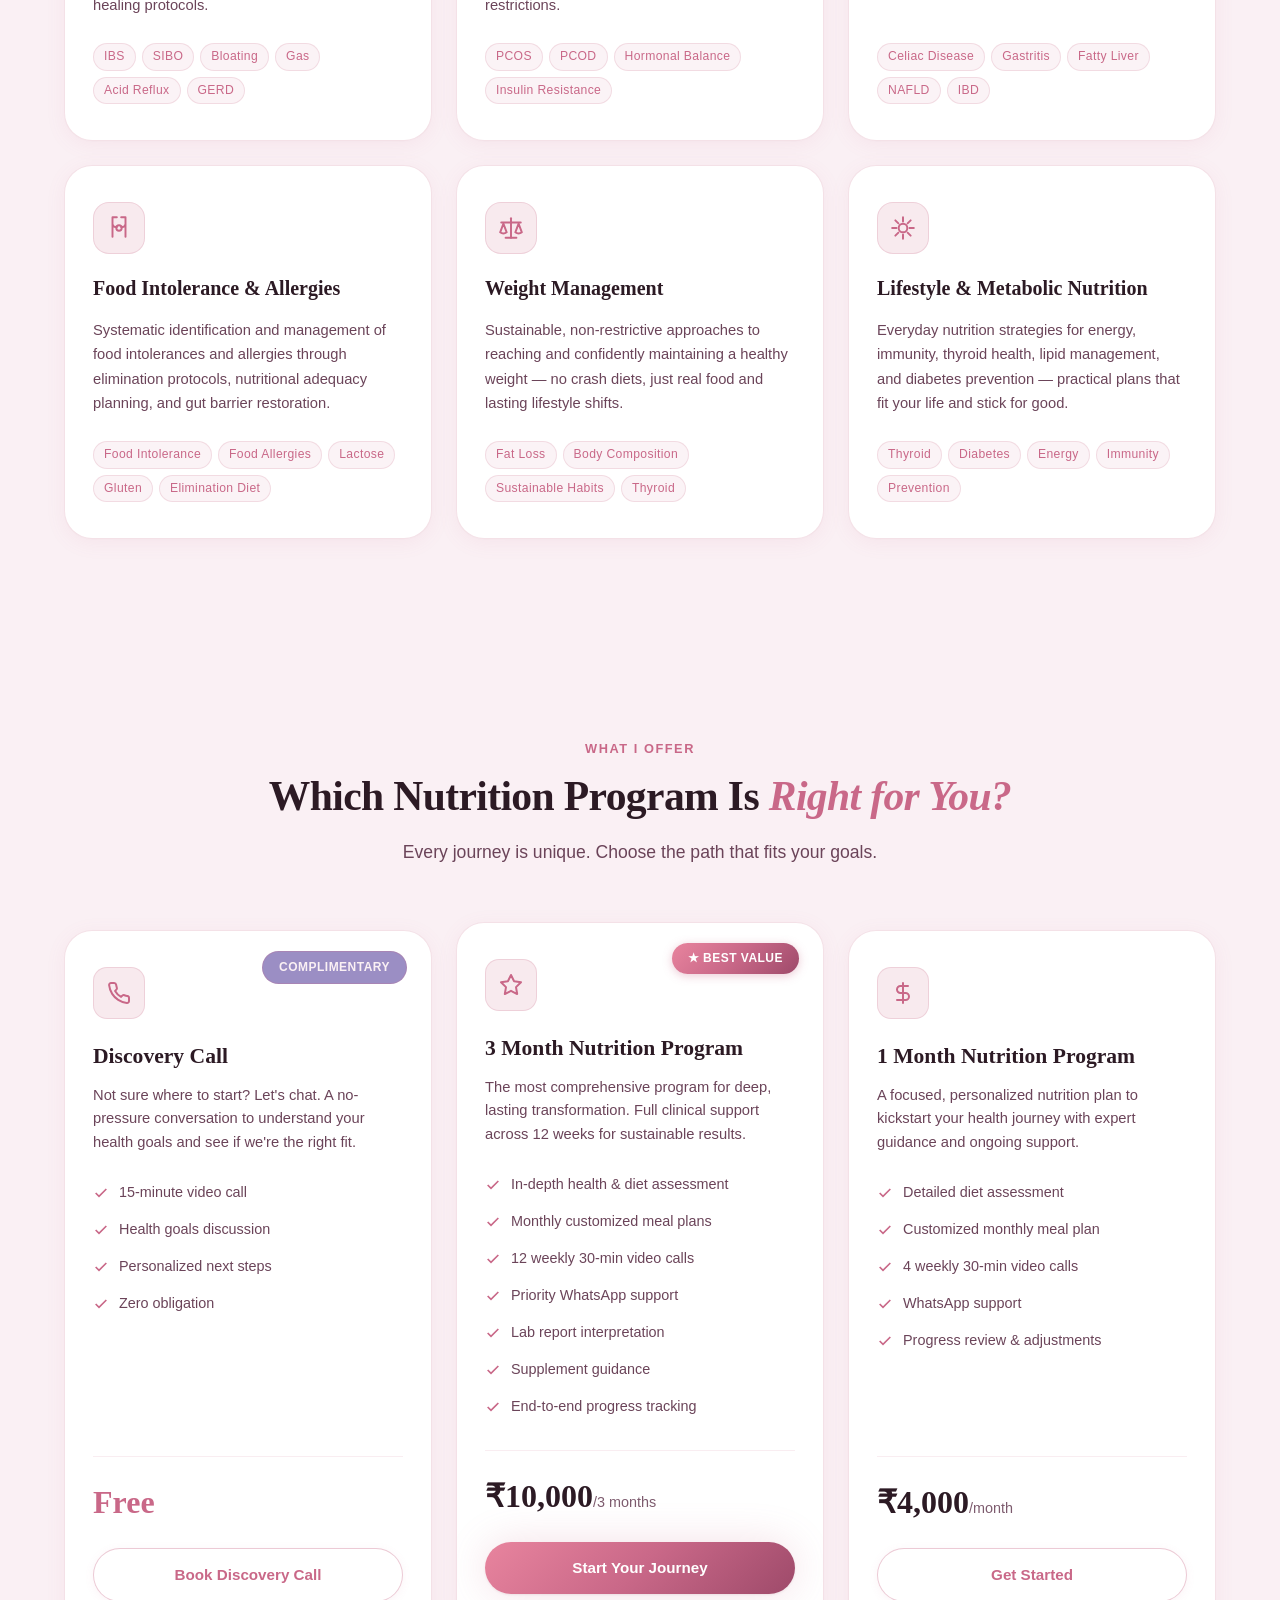
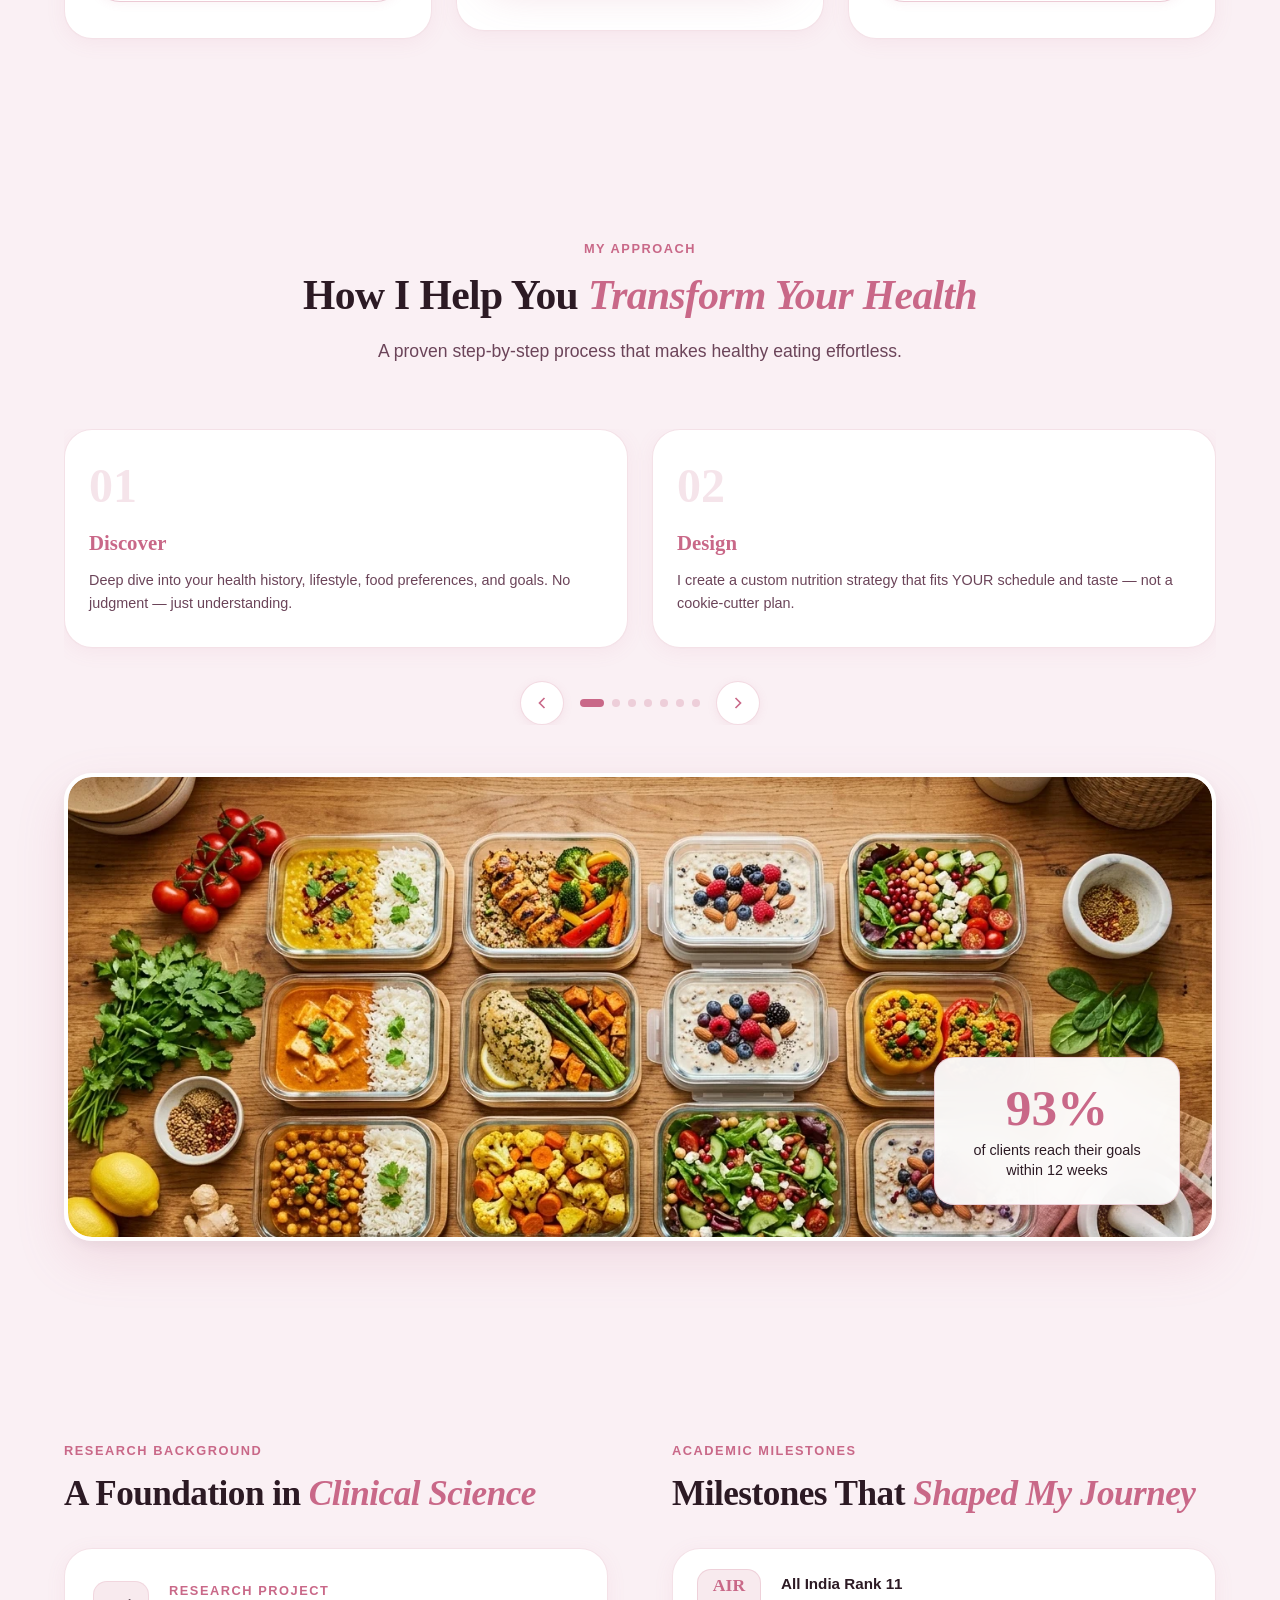
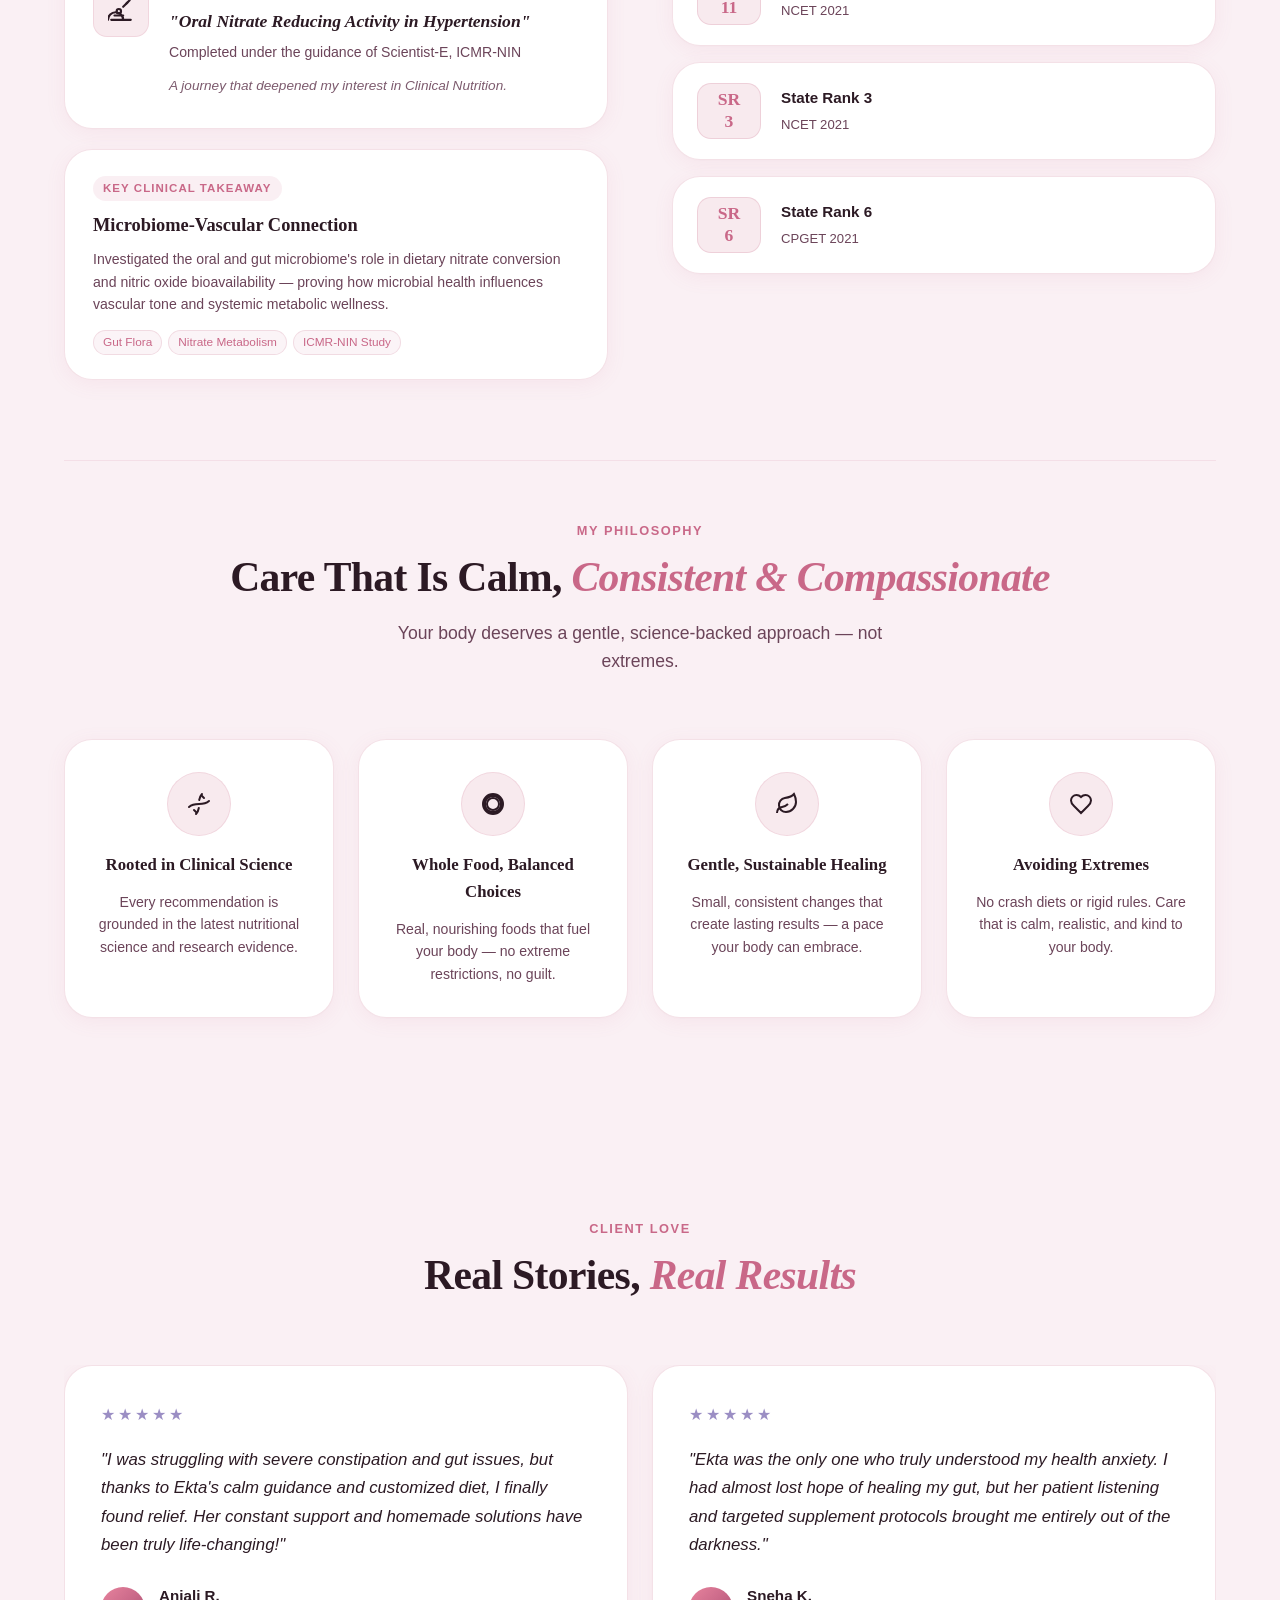
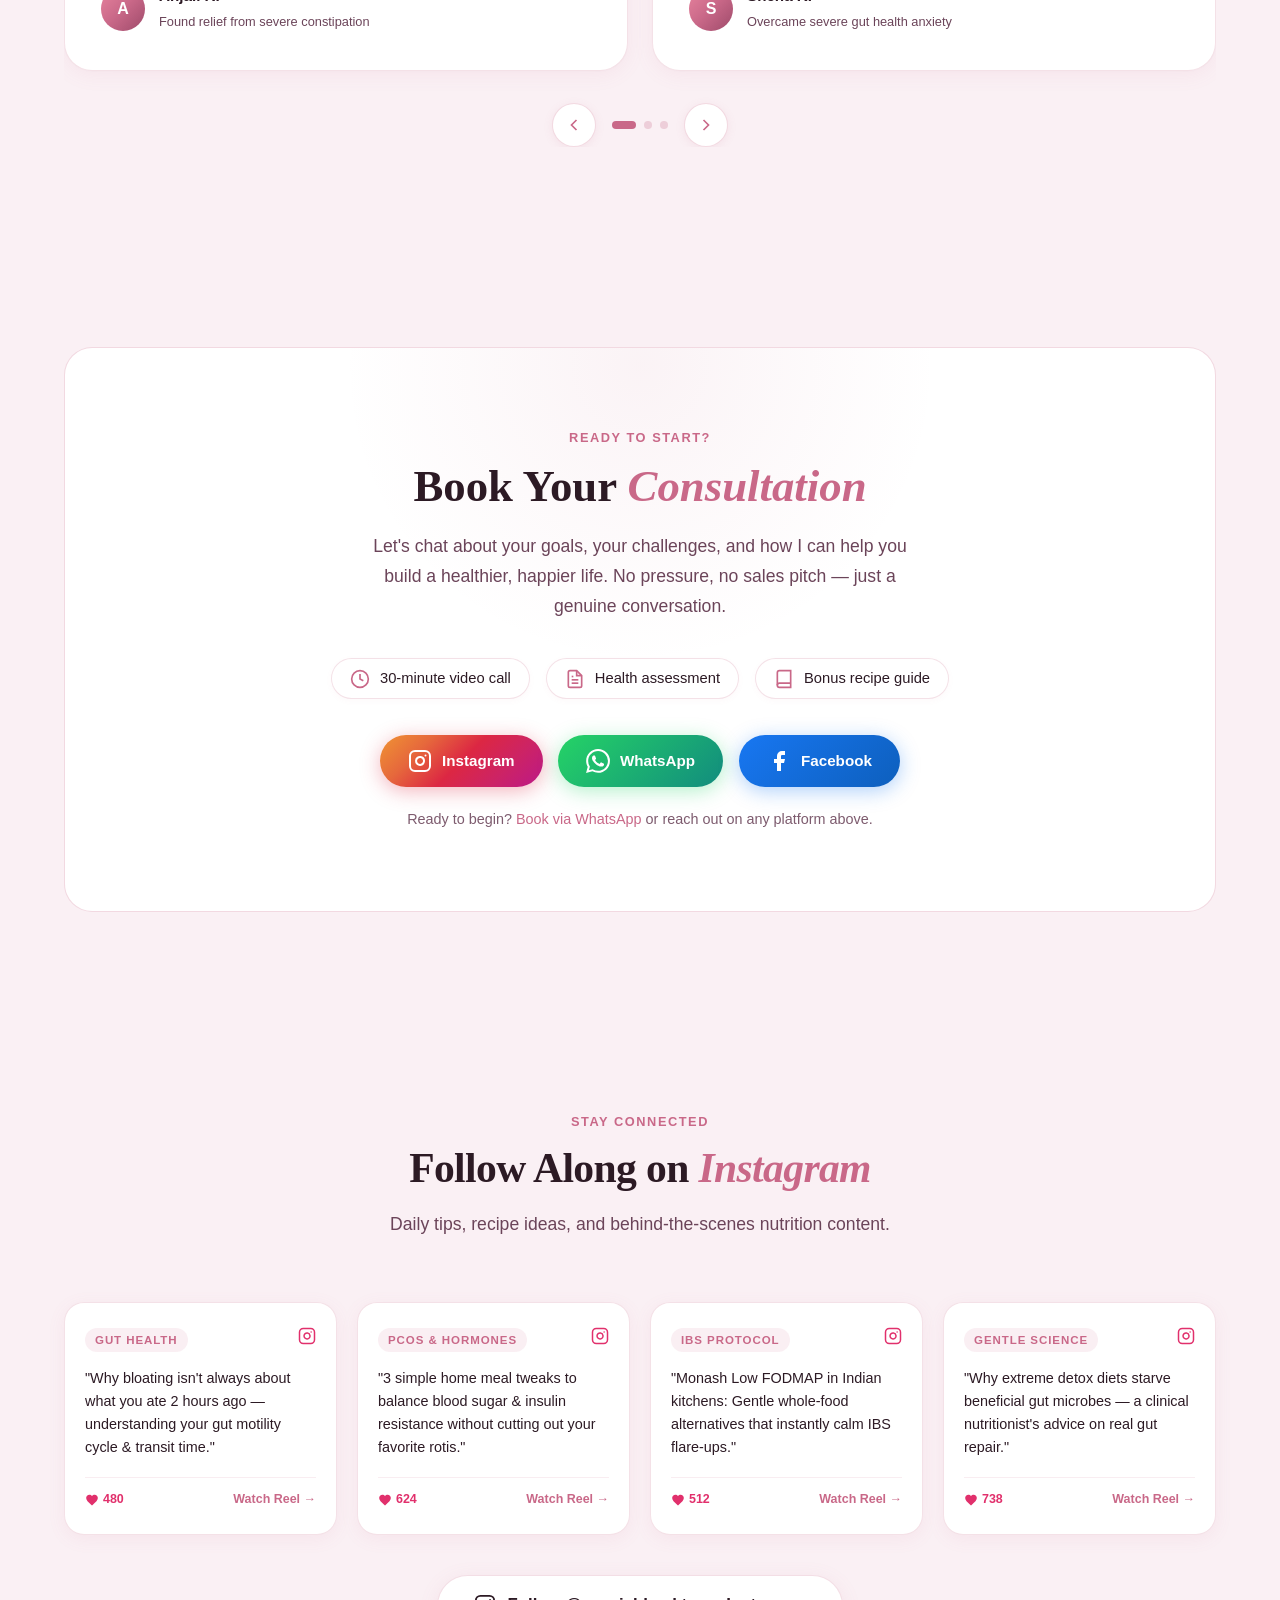
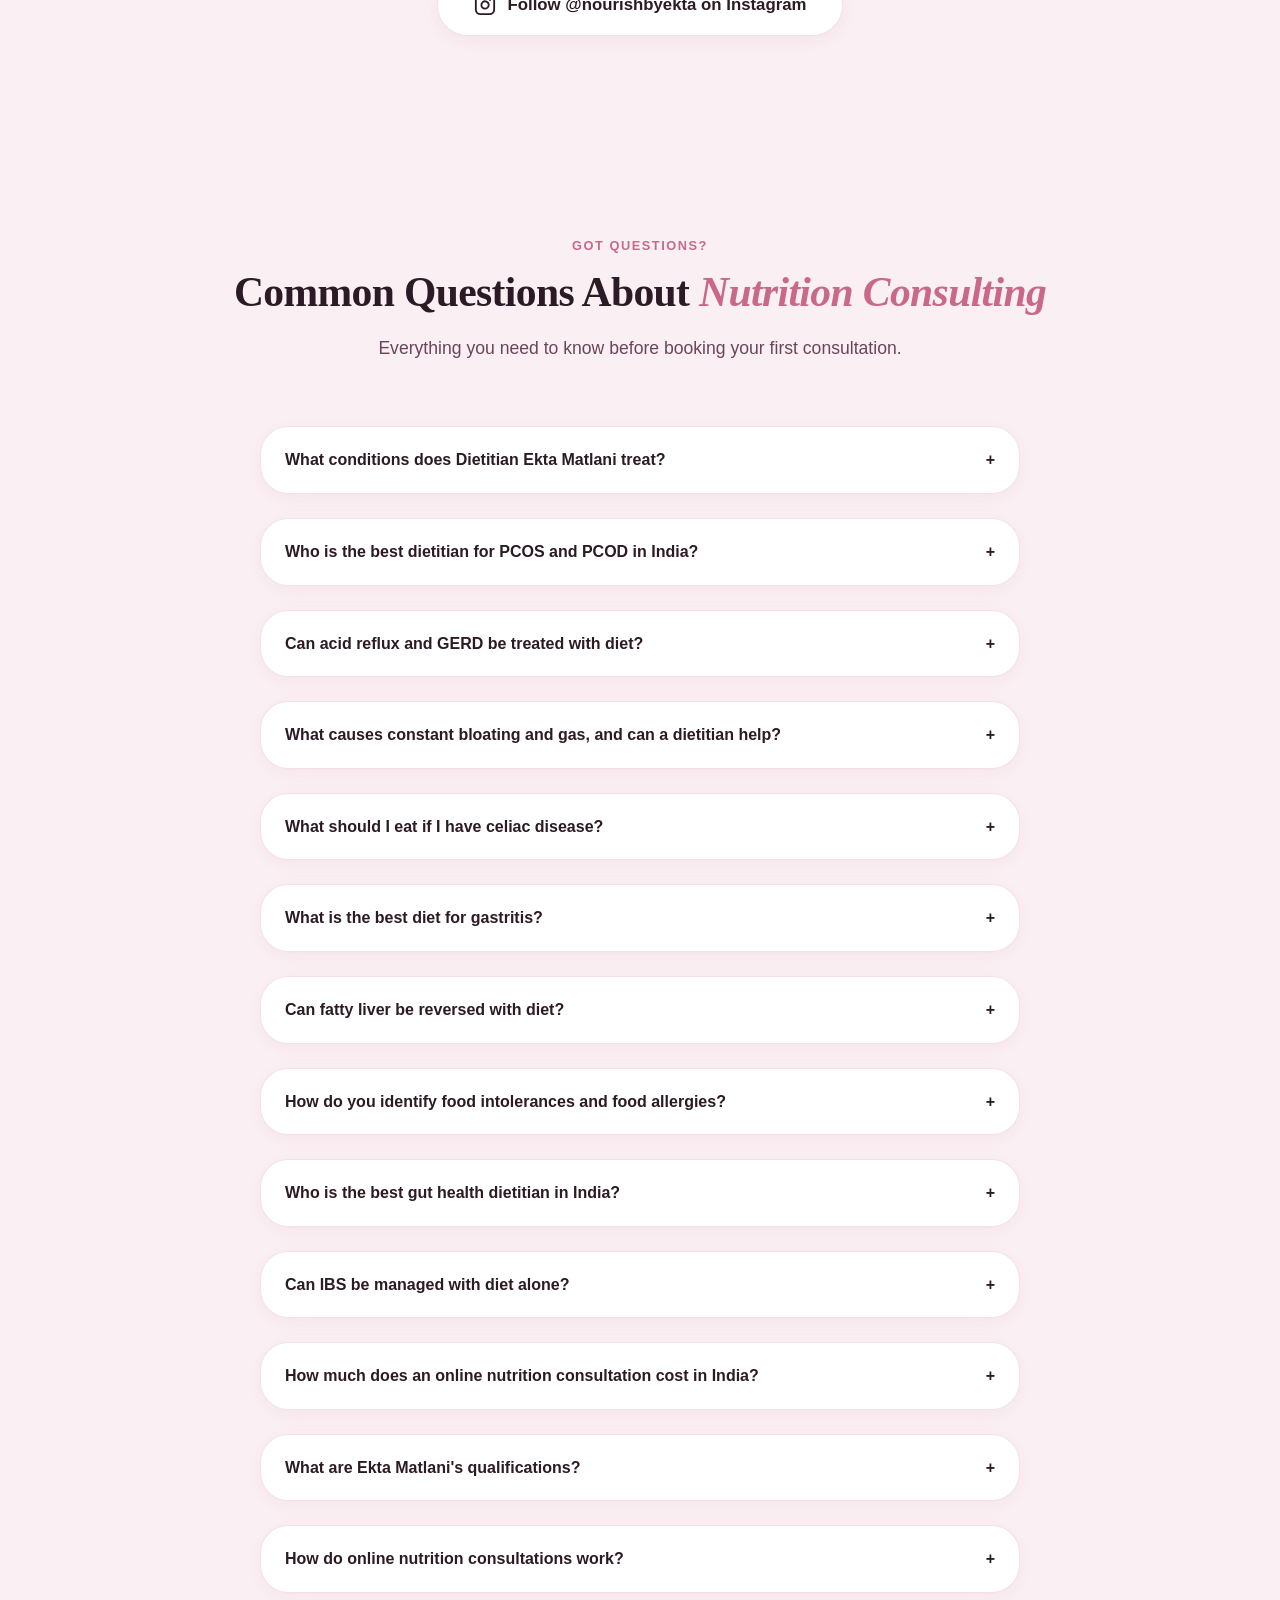
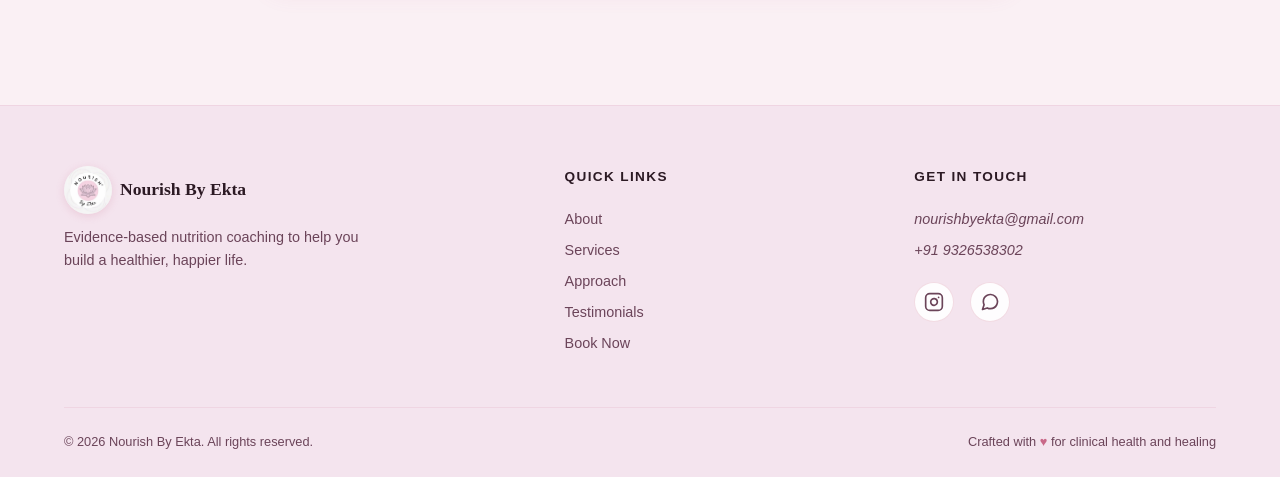
==== commit 45d4b1c8: "Fix mobile carousel, floating badges, and optimize SEO/AEO sitemap" ====
--- a/index.html
+++ b/index.html
@@ -74,7 +74,7 @@
 
     <!-- Preload critical above-the-fold assets -->
     <link rel="preload" as="image" href="images/hero-food.webp" fetchpriority="high">
-    <link rel="preload" as="style" href="style.css?v=2">
+    <link rel="preload" as="style" href="style.css?v=3">
 
     <!-- Fonts -->
     <link rel="preload" as="style" href="https://fonts.googleapis.com/css2?family=Inter:wght@300;400;500;600;700&family=Playfair+Display:ital,wght@0,400;0,500;0,600;0,700;1,400;1,500;1,600&display=swap">
@@ -82,7 +82,7 @@
     <noscript>
         <link rel="stylesheet" href="https://fonts.googleapis.com/css2?family=Inter:wght@300;400;500;600;700&family=Playfair+Display:ital,wght@0,400;0,500;0,600;0,700;1,400;1,500;1,600&display=swap">
     </noscript>
-    <link rel="stylesheet" href="style.css?v=2">
+    <link rel="stylesheet" href="style.css?v=3">
 
     <!-- JSON-LD Structured Data -->
     <script type="application/ld+json">
@@ -161,6 +161,19 @@
           "currenciesAccepted": "INR",
           "paymentAccepted": "Cash, Online Transfer",
           "areaServed": { "@type": "Country", "name": "India" },
+          "address": {
+            "@type": "PostalAddress",
+            "addressCountry": "IN",
+            "addressRegion": "India"
+          },
+          "openingHoursSpecification": [
+            {
+              "@type": "OpeningHoursSpecification",
+              "dayOfWeek": ["Monday", "Tuesday", "Wednesday", "Thursday", "Friday", "Saturday"],
+              "opens": "09:00",
+              "closes": "20:00"
+            }
+          ],
           "medicalSpecialty": ["Dietetics", "ClinicalNutrition", "Gastroenterology"],
           "hasOfferCatalog": {
             "@type": "OfferCatalog",
@@ -849,7 +862,7 @@
             <div class="section-header">
                 <div class="section-label">My Approach</div>
                 <h2 class="section-title">How I Help You <span class="text-accent">Transform Your Health</span></h2>
-                <p class="section-subtitle">A proven 4-step process that makes healthy eating effortless.</p>
+                <p class="section-subtitle">A proven step-by-step process that makes healthy eating effortless.</p>
             </div>
             <div class="approach-carousel" id="approachCarousel">
                 <div class="approach-track" id="approachTrack">
@@ -1373,6 +1386,6 @@
     </a>
 
     <script src="supabase-config.js" defer></script>
-    <script src="script.js" defer></script>
+    <script src="script.js?v=2" defer></script>
 </body>
 </html>
--- a/style.css
+++ b/style.css
@@ -2243,8 +2243,13 @@
         max-width: 300px;
     }
 
-    .about-float-card {
+    .about-float-card-top {
+        display: none !important;
+    }
+
+    .about-float-card-bottom {
         position: absolute;
+        top: auto !important;
         right: 0;
         bottom: -12px;
         left: auto;
@@ -2329,7 +2334,16 @@
         font-size: 0.95rem;
     }
 
+    .approach-track {
+        gap: 0;
+    }
+
     .approach-card {
+        flex: 0 0 100%;
+        width: 100%;
+        min-width: 100%;
+        max-width: 100%;
+        box-sizing: border-box;
         padding: 24px 20px;
         border-radius: var(--r-lg);
         display: flex;
@@ -3306,7 +3320,8 @@
         gap: 40px;
     }
 
-    .about-float-card {
+    .about-float-card-bottom {
+        top: auto;
         right: auto;
         bottom: -16px;
         left: auto;
@@ -3452,7 +3467,8 @@
         font-size: 0.95rem;
     }
 
-    .about-float-card {
+    .about-float-card-bottom {
+        top: auto;
         right: -8px;
         bottom: -16px;
         padding: 12px 16px;
--- a/style.css
+++ b/style.css
@@ -2243,8 +2243,13 @@
         max-width: 300px;
     }
 
-    .about-float-card {
+    .about-float-card-top {
+        display: none !important;
+    }
+
+    .about-float-card-bottom {
         position: absolute;
+        top: auto !important;
         right: 0;
         bottom: -12px;
         left: auto;
@@ -2329,7 +2334,16 @@
         font-size: 0.95rem;
     }
 
+    .approach-track {
+        gap: 0;
+    }
+
     .approach-card {
+        flex: 0 0 100%;
+        width: 100%;
+        min-width: 100%;
+        max-width: 100%;
+        box-sizing: border-box;
         padding: 24px 20px;
         border-radius: var(--r-lg);
         display: flex;
@@ -3306,7 +3320,8 @@
         gap: 40px;
     }
 
-    .about-float-card {
+    .about-float-card-bottom {
+        top: auto;
         right: auto;
         bottom: -16px;
         left: auto;
@@ -3452,7 +3467,8 @@
         font-size: 0.95rem;
     }
 
-    .about-float-card {
+    .about-float-card-bottom {
+        top: auto;
         right: -8px;
         bottom: -16px;
         padding: 12px 16px;
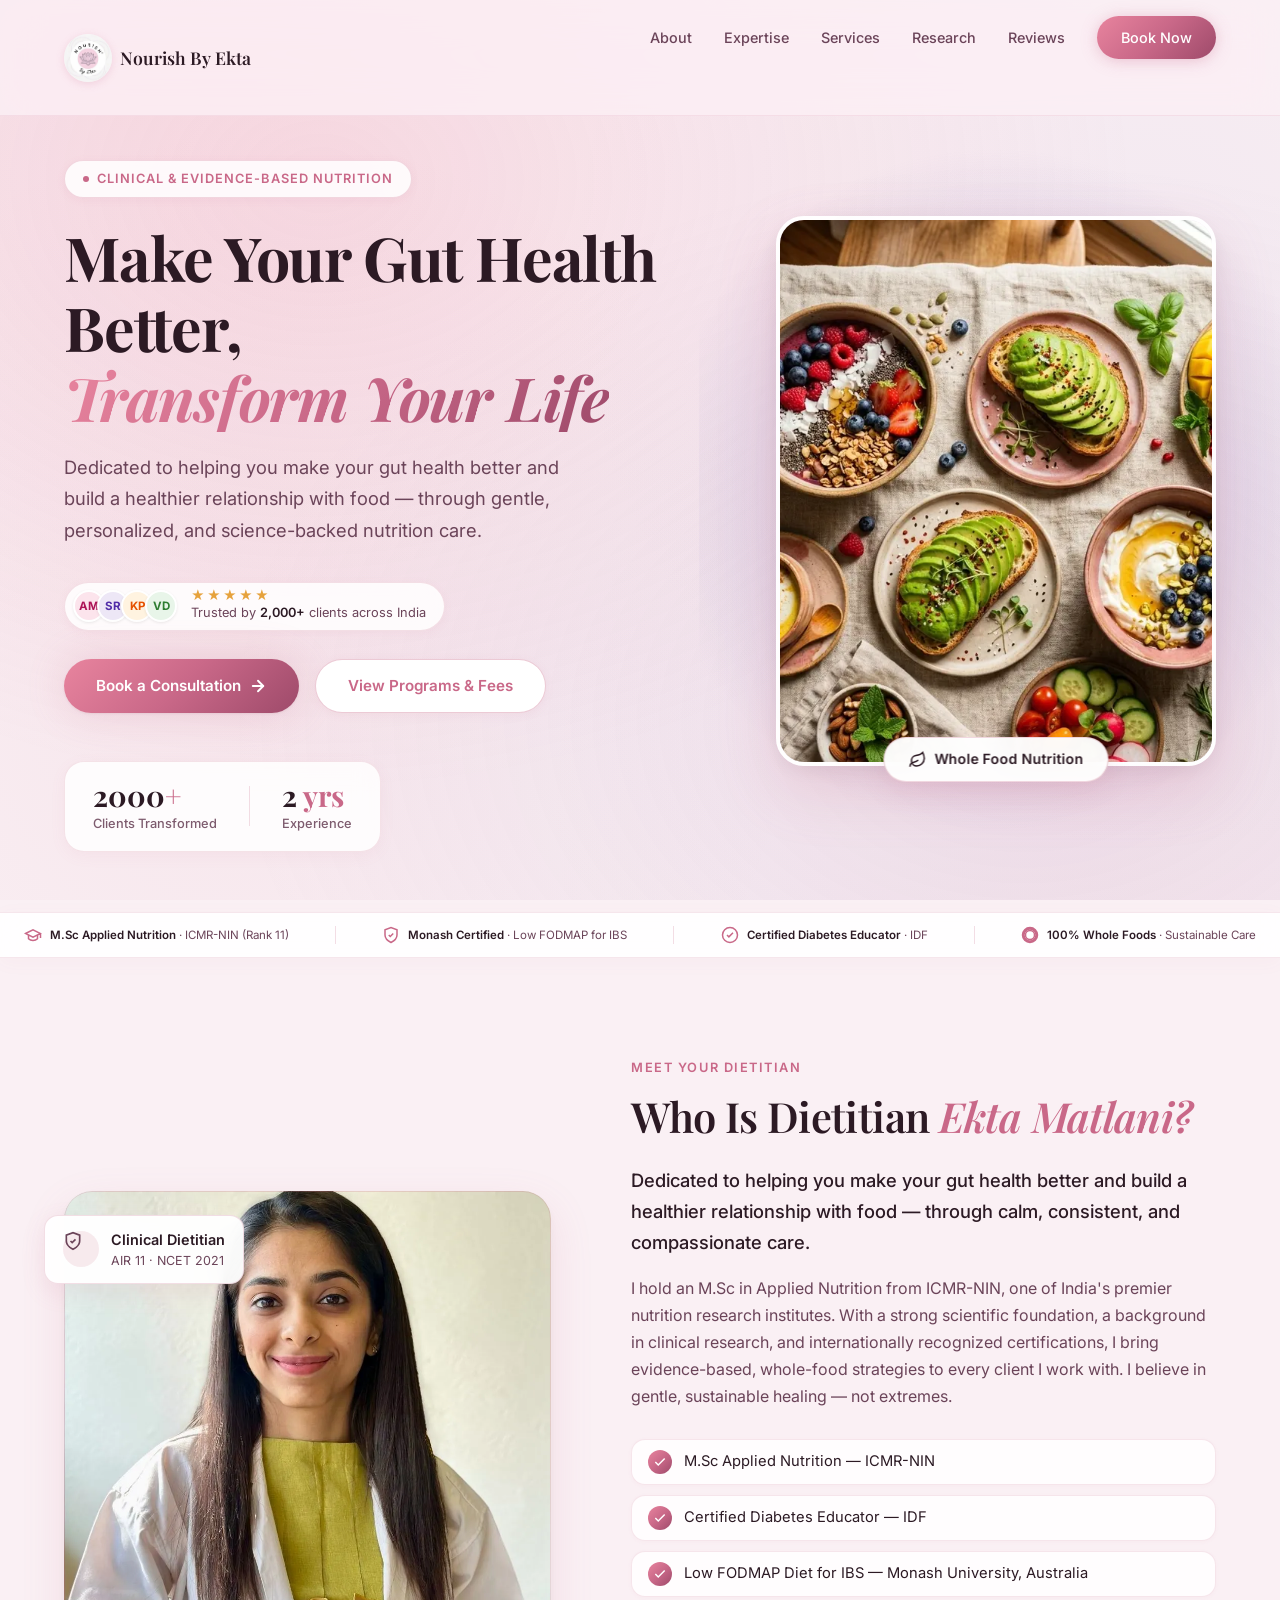
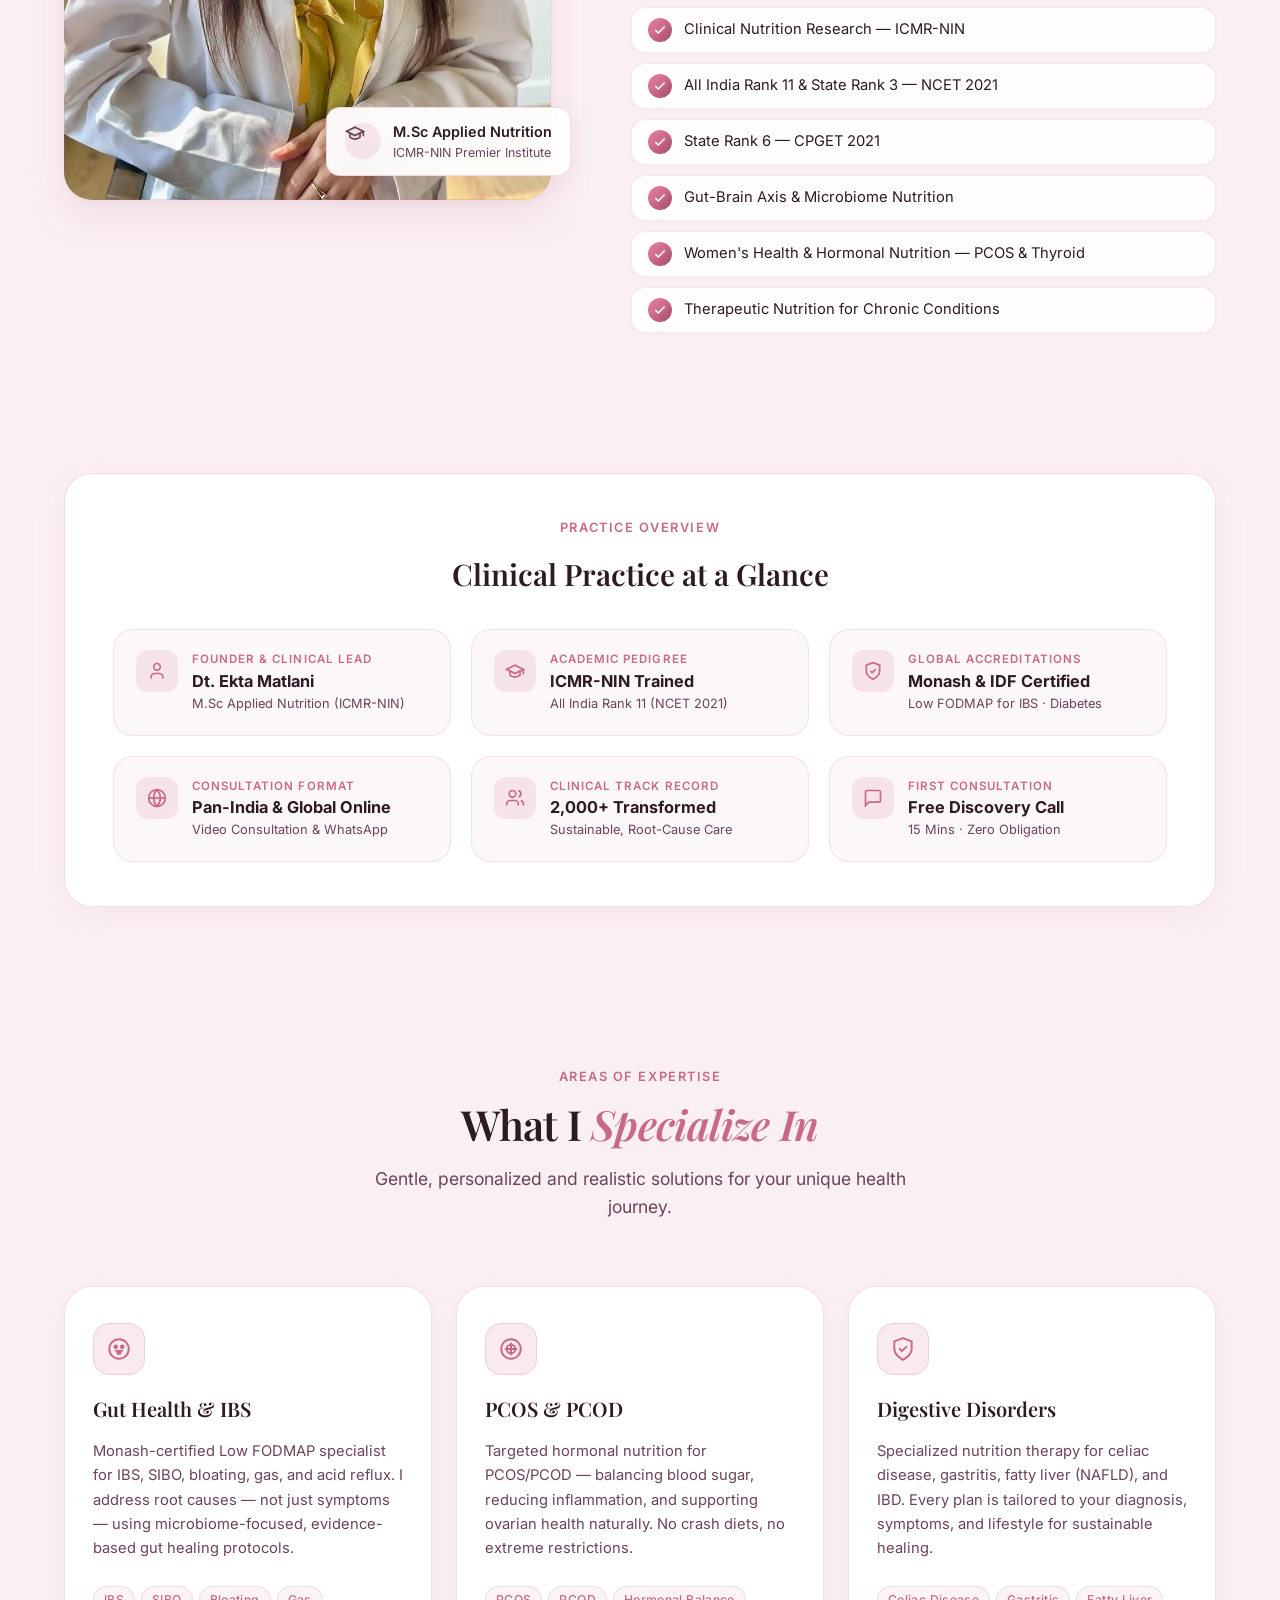
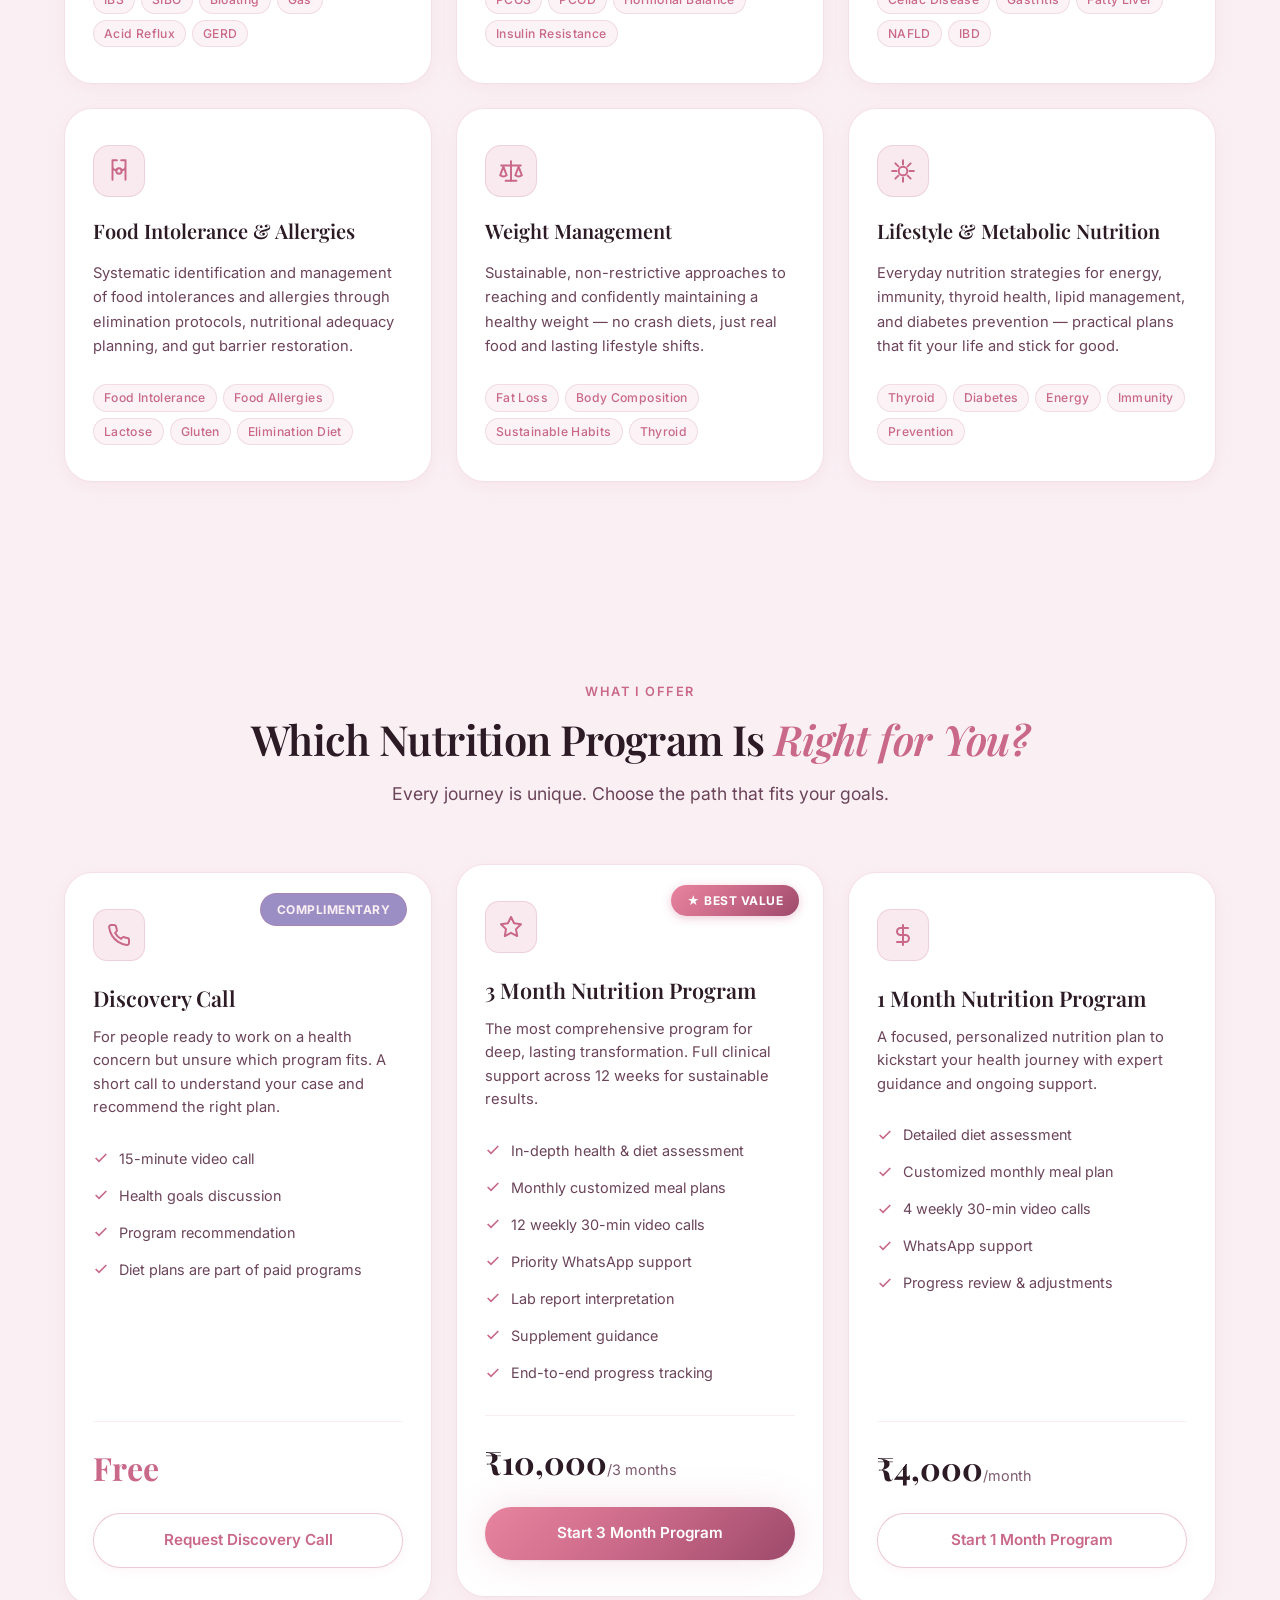
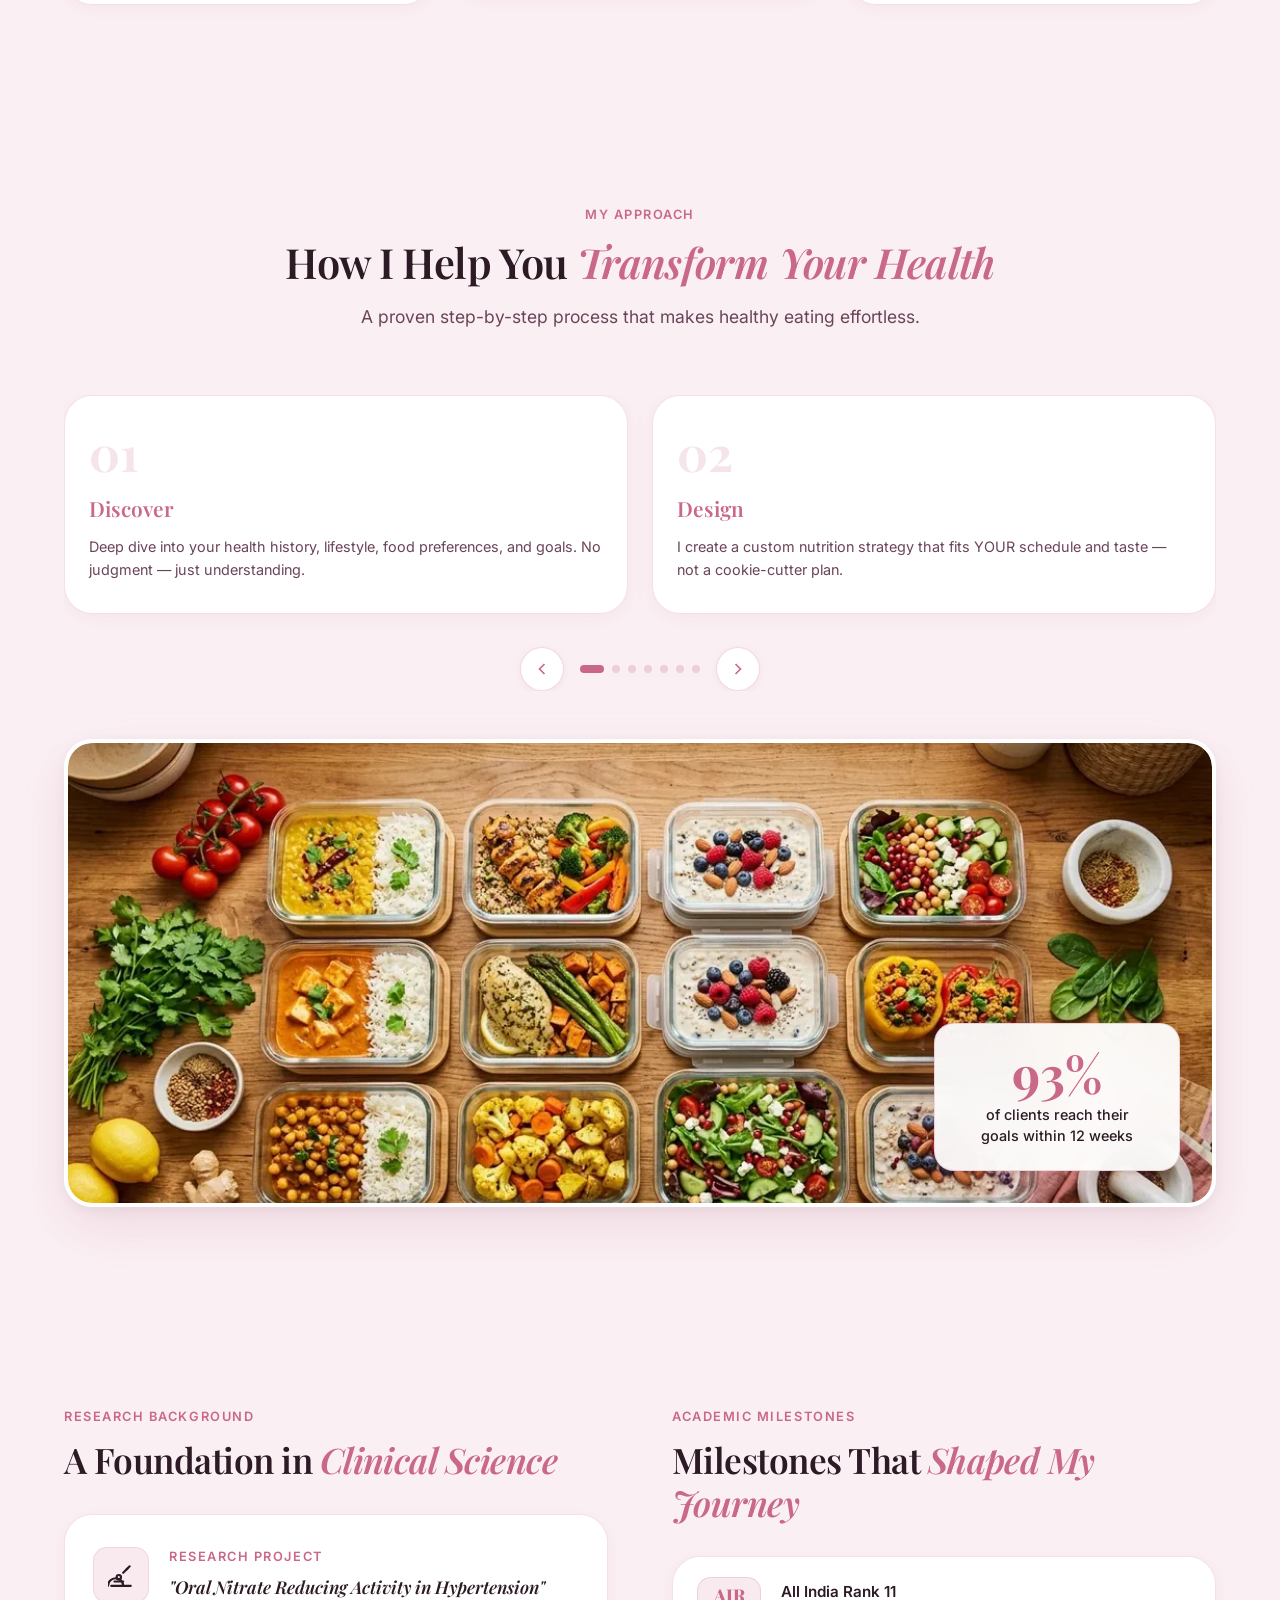
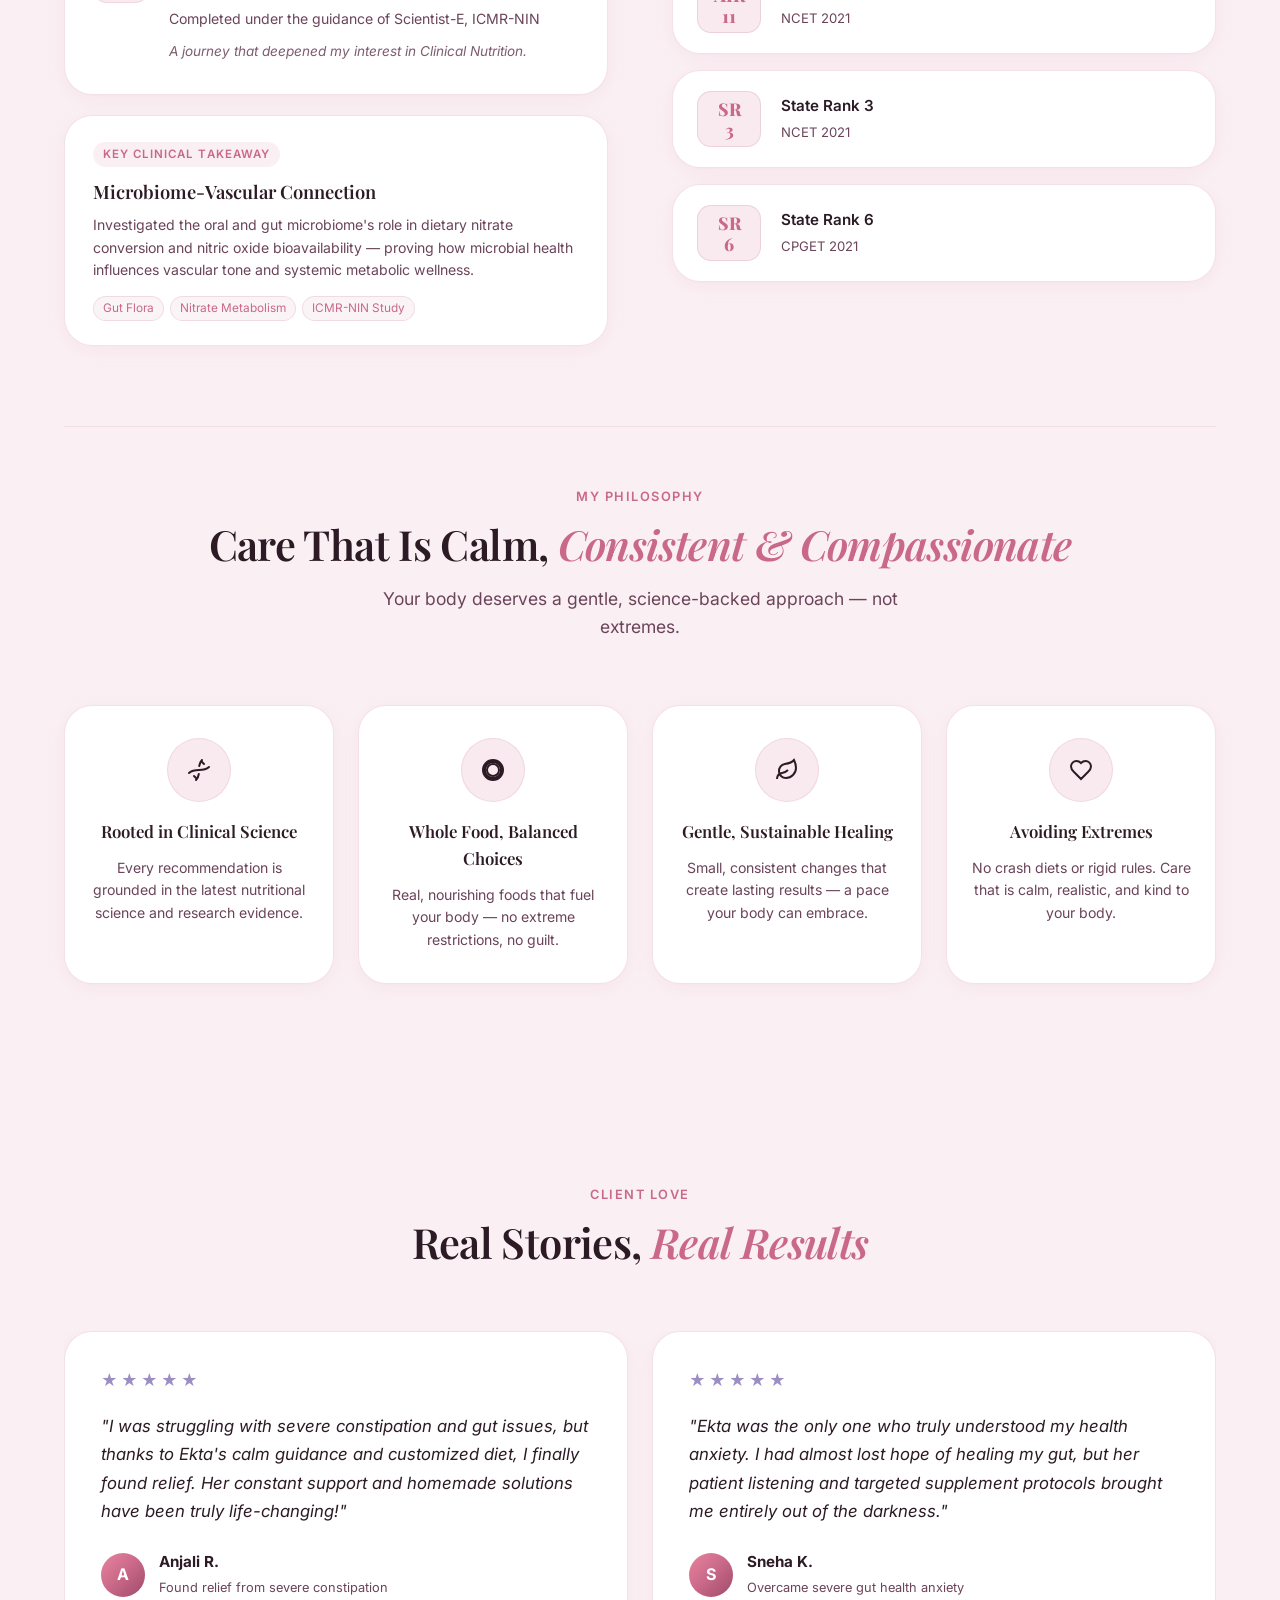
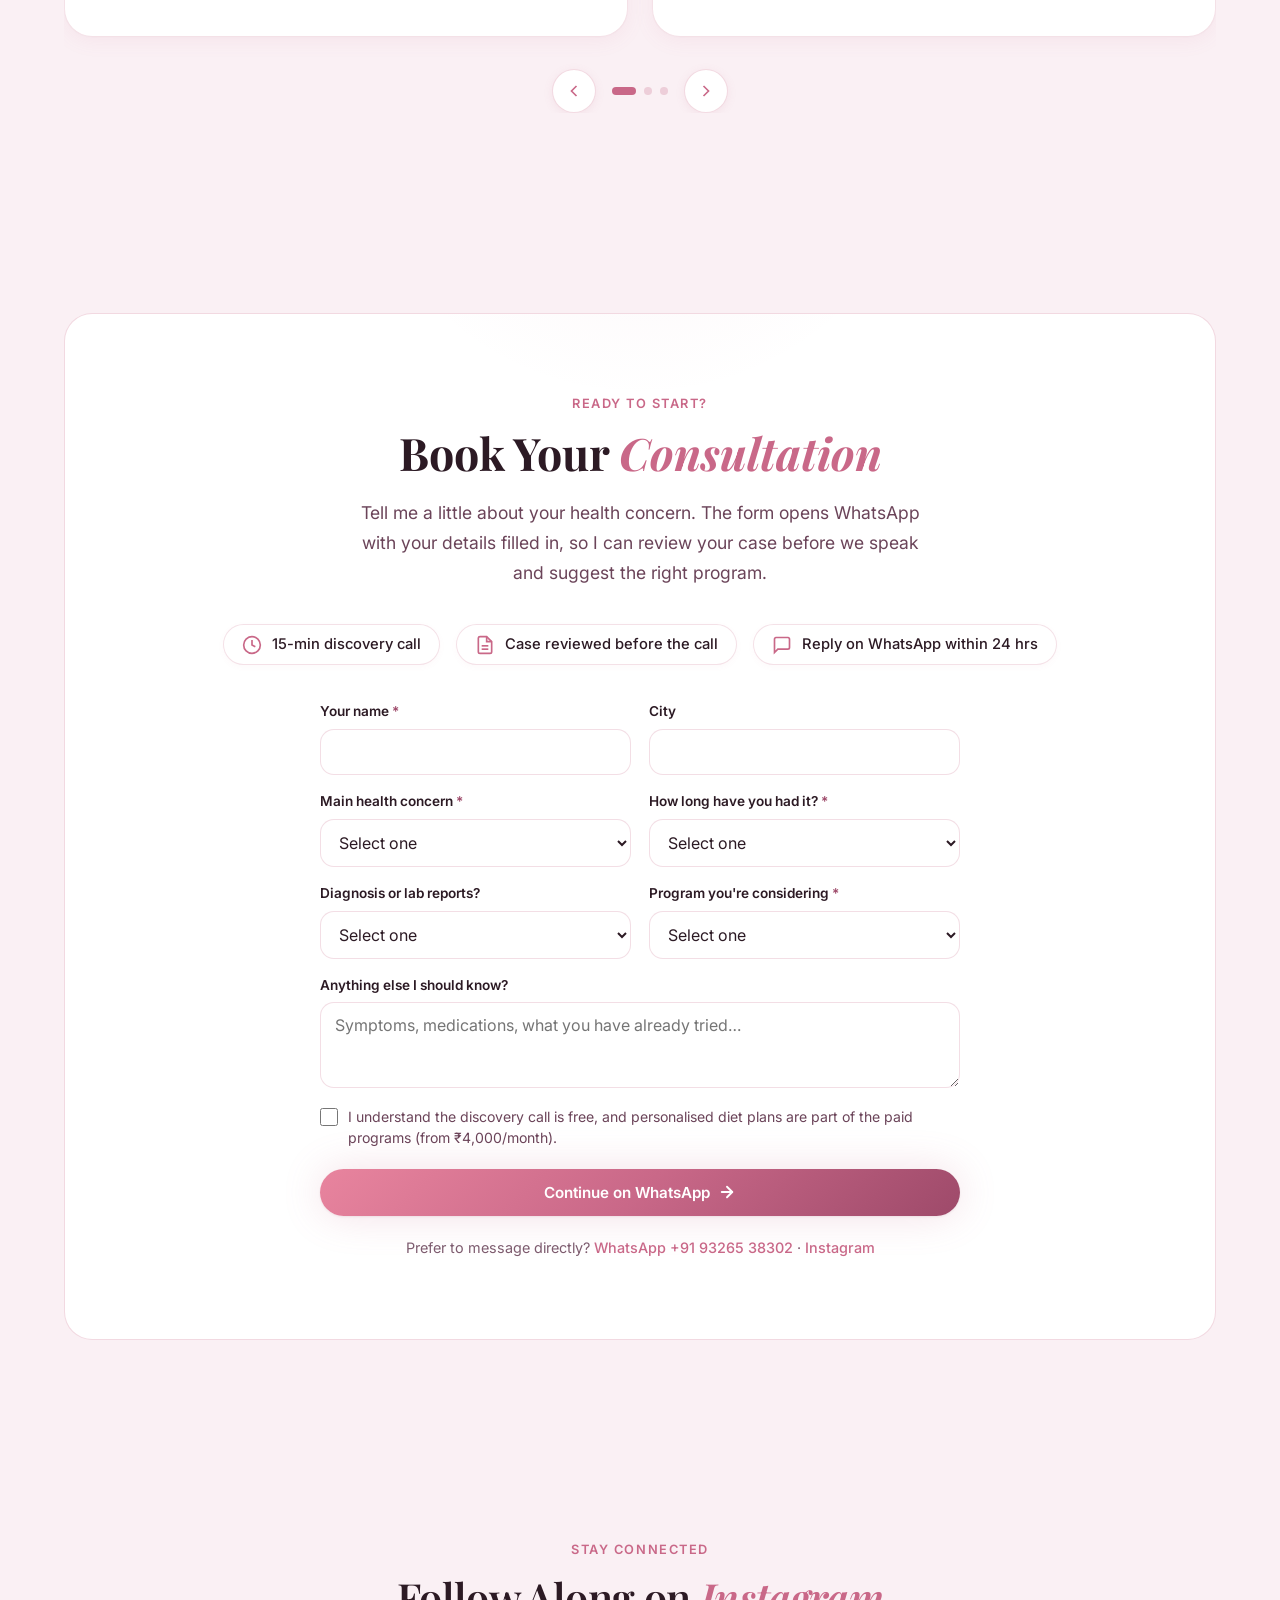
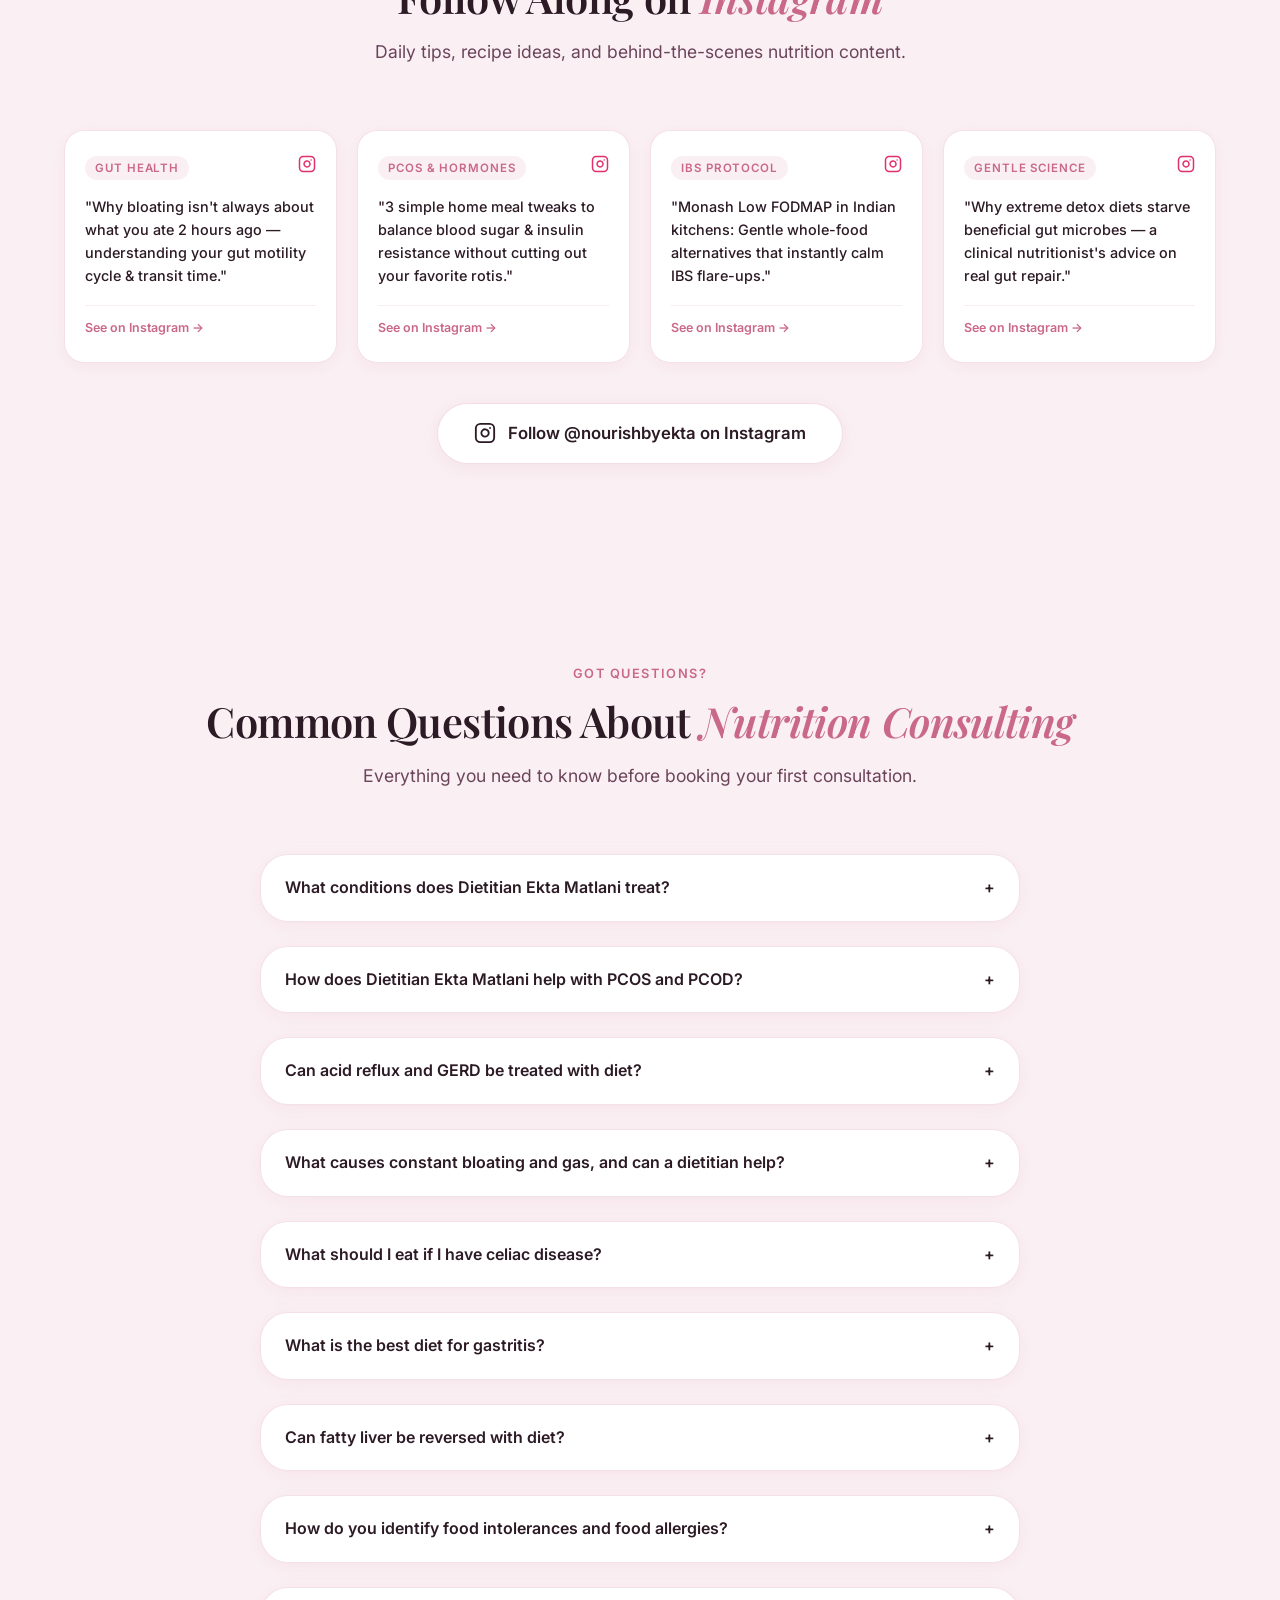
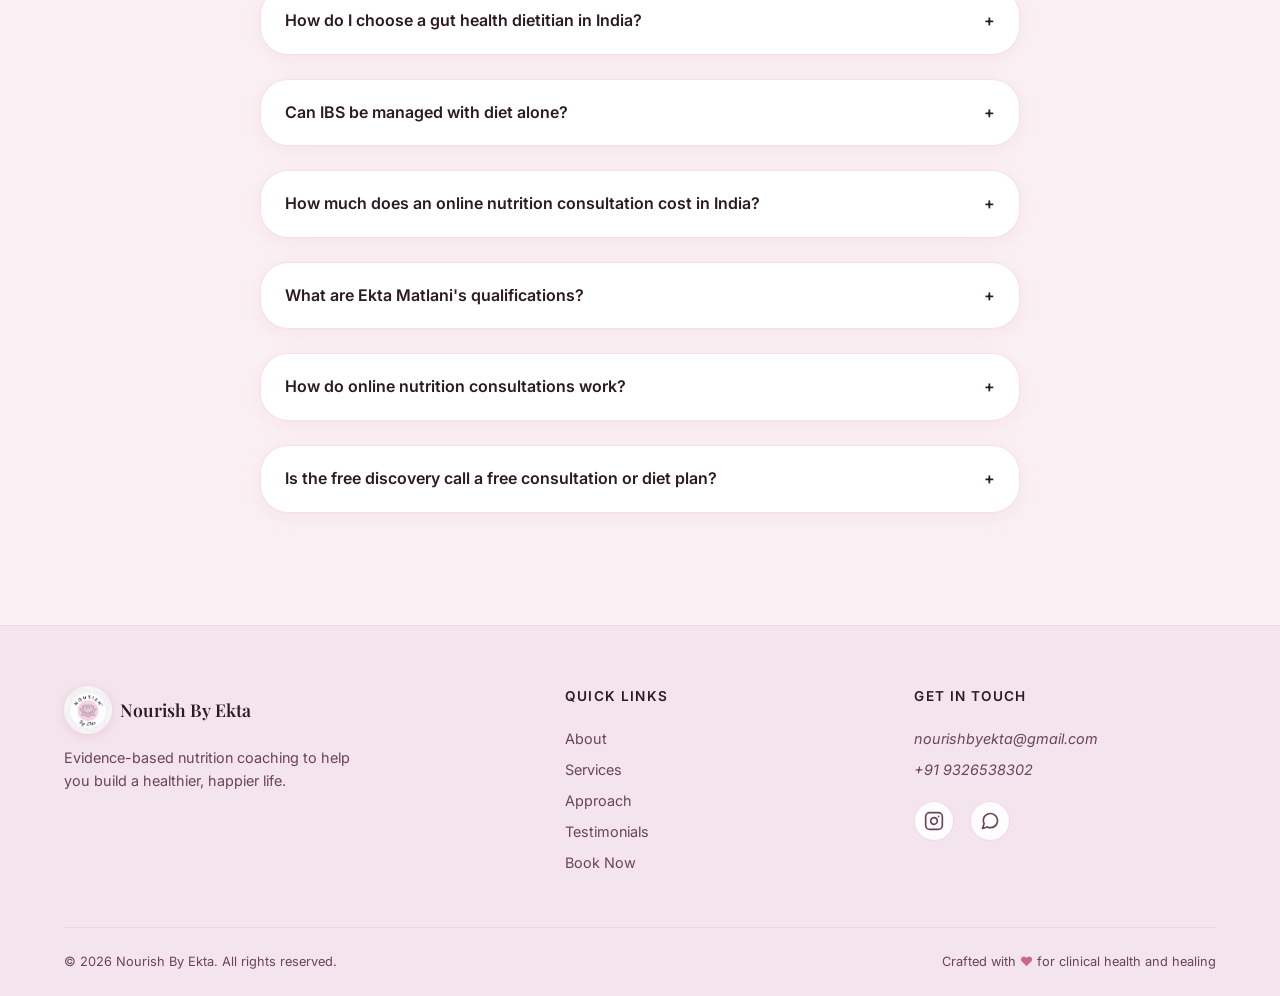
==== commit 64807706: "Fix lead quality and SEO/AEO regressions from the September redesign - Add a qualifying booking form" ====
--- a/index.html
+++ b/index.html
@@ -5,24 +5,24 @@
     <meta name="viewport" content="width=device-width, initial-scale=1.0, viewport-fit=cover">
 
     <!-- Primary SEO -->
-    <title>Dt. Ekta Matlani — Gut Health & Clinical Nutritionist · Nourish By Ekta</title>
-    <meta name="description" content="Struggling with gut issues, PCOS, or stubborn weight? Dt. Ekta Matlani (M.Sc ICMR-NIN) creates science-backed nutrition plans that actually work. 2000+ clients transformed. Free discovery call →">
+    <title>Online Dietitian for IBS, Gut Health &amp; PCOS | Dt. Ekta Matlani</title>
+    <meta name="description" content="Online clinical dietitian for IBS, bloating, acid reflux, PCOS, thyroid &amp; fatty liver. Dt. Ekta Matlani, M.Sc ICMR-NIN, Monash Low FODMAP certified. Personalised 1 &amp; 3 month programs from ₹4,000. Book a consultation.">
     <meta name="keywords" content="dietitian India, gut health nutritionist, IBS dietitian, PCOS dietitian, PCOD nutritionist, acid reflux diet, bloating specialist, celiac disease dietitian, gastritis nutrition, food intolerance dietitian, food allergy nutritionist, fatty liver diet, weight management dietitian, clinical nutritionist, online nutrition consultation, Ekta Matlani, NourishByEkta, gut health expert, metabolic nutrition, thyroid diet, best dietitian for IBS India, PCOS diet plan India, online dietitian for gut health">
     <meta name="author" content="Ekta Matlani">
     <meta name="robots" content="index, follow, max-snippet:-1, max-image-preview:large, max-video-preview:-1">
     <link rel="canonical" href="https://nourishbyekta.in/">
     <link rel="alternate" hreflang="en-IN" href="https://nourishbyekta.in/">
-    <meta name="date" content="2026-09-11">
+    <meta name="date" content="2026-10-13">
 
     <!-- Open Graph / Facebook -->
     <meta property="og:type" content="website">
     <meta property="og:url" content="https://nourishbyekta.in/">
     <meta property="og:site_name" content="Nourish By Ekta">
-    <meta property="og:title" content="Dt. Ekta Matlani — Gut Health & Clinical Nutritionist · Nourish By Ekta">
-    <meta property="og:description" content="Struggling with gut issues, PCOS, or stubborn weight? Dt. Ekta Matlani (M.Sc ICMR-NIN) creates science-backed nutrition plans that actually work. 2000+ clients transformed. Free discovery call →">
+    <meta property="og:title" content="Online Dietitian for IBS, Gut Health &amp; PCOS | Dt. Ekta Matlani">
+    <meta property="og:description" content="Online clinical dietitian for IBS, bloating, acid reflux, PCOS, thyroid &amp; fatty liver. Dt. Ekta Matlani, M.Sc ICMR-NIN, Monash Low FODMAP certified. Personalised 1 &amp; 3 month programs from ₹4,000. Book a consultation.">
     <meta property="og:image" content="https://nourishbyekta.in/images/ekta-photo.webp">
-    <meta property="og:image:width" content="1200">
-    <meta property="og:image:height" content="630">
+    <meta property="og:image:width" content="960">
+    <meta property="og:image:height" content="1280">
     <meta property="og:image:alt" content="Dietitian Ekta Matlani — Clinical Nutrition Expert">
     <meta property="og:locale" content="en_IN">
 
@@ -30,8 +30,8 @@
     <meta name="twitter:card" content="summary_large_image">
     <meta name="twitter:site" content="@nourishbyekta">
     <meta name="twitter:creator" content="@nourishbyekta">
-    <meta name="twitter:title" content="Dt. Ekta Matlani — Gut Health & Clinical Nutritionist · Nourish By Ekta">
-    <meta name="twitter:description" content="Struggling with gut issues, PCOS, or stubborn weight? Dt. Ekta Matlani (M.Sc ICMR-NIN) creates science-backed nutrition plans that actually work. 2000+ clients transformed. Free discovery call →">
+    <meta name="twitter:title" content="Online Dietitian for IBS, Gut Health &amp; PCOS | Dt. Ekta Matlani">
+    <meta name="twitter:description" content="Online clinical dietitian for IBS, bloating, acid reflux, PCOS, thyroid &amp; fatty liver. Dt. Ekta Matlani, M.Sc ICMR-NIN, Monash Low FODMAP certified. Personalised 1 &amp; 3 month programs from ₹4,000. Book a consultation.">
     <meta name="twitter:image" content="https://nourishbyekta.in/images/ekta-photo.webp">
     <meta name="twitter:image:alt" content="Dietitian Ekta Matlani — Clinical Nutrition Expert">
 
@@ -74,15 +74,15 @@
 
     <!-- Preload critical above-the-fold assets -->
     <link rel="preload" as="image" href="images/hero-food.webp" fetchpriority="high">
-    <link rel="preload" as="style" href="style.css?v=3">
+    <link rel="preload" as="style" href="style.css?v=4">
 
     <!-- Fonts -->
     <link rel="preload" as="style" href="https://fonts.googleapis.com/css2?family=Inter:wght@300;400;500;600;700&family=Playfair+Display:ital,wght@0,400;0,500;0,600;0,700;1,400;1,500;1,600&display=swap">
-    <link rel="stylesheet" href="https://fonts.googleapis.com/css2?family=Inter:wght@300;400;500;600;700&family=Playfair+Display:ital,wght@0,400;0,500;0,600;0,700;1,400;1,500;1,600&display=swap" media="print" onload="this.media=\'all\'">
+    <link rel="stylesheet" href="https://fonts.googleapis.com/css2?family=Inter:wght@300;400;500;600;700&family=Playfair+Display:ital,wght@0,400;0,500;0,600;0,700;1,400;1,500;1,600&display=swap" media="print" onload="this.media='all'">
     <noscript>
         <link rel="stylesheet" href="https://fonts.googleapis.com/css2?family=Inter:wght@300;400;500;600;700&family=Playfair+Display:ital,wght@0,400;0,500;0,600;0,700;1,400;1,500;1,600&display=swap">
     </noscript>
-    <link rel="stylesheet" href="style.css?v=3">
+    <link rel="stylesheet" href="style.css?v=4">
 
     <!-- JSON-LD Structured Data -->
     <script type="application/ld+json">
@@ -196,39 +196,6 @@
           "sameAs": [
             "https://www.instagram.com/nourishbyekta",
             "https://www.facebook.com/nourishbyekta"
-          ],
-          "aggregateRating": {
-            "@type": "AggregateRating",
-            "ratingValue": "5",
-            "bestRating": "5",
-            "worstRating": "1",
-            "reviewCount": "4"
-          },
-          "review": [
-            {
-              "@type": "Review",
-              "author": { "@type": "Person", "name": "Anjali R." },
-              "reviewRating": { "@type": "Rating", "ratingValue": "5", "bestRating": "5" },
-              "reviewBody": "I was struggling with severe constipation and gut issues, but thanks to Ekta's calm guidance and customized diet, I finally found relief. Her constant support and homemade solutions have been truly life-changing!"
-            },
-            {
-              "@type": "Review",
-              "author": { "@type": "Person", "name": "Sneha K." },
-              "reviewRating": { "@type": "Rating", "ratingValue": "5", "bestRating": "5" },
-              "reviewBody": "Ekta was the only one who truly understood my health anxiety. Her patient listening and targeted supplement protocols brought me entirely out of the darkness."
-            },
-            {
-              "@type": "Review",
-              "author": { "@type": "Person", "name": "Rohan M." },
-              "reviewRating": { "@type": "Rating", "ratingValue": "5", "bestRating": "5" },
-              "reviewBody": "For 3 years I dealt with severe nausea, weight loss, and couldn't tolerate protein. Ekta helped me understand my triggers and her protocol drastically reduced all my symptoms."
-            },
-            {
-              "@type": "Review",
-              "author": { "@type": "Person", "name": "Megha V." },
-              "reviewRating": { "@type": "Rating", "ratingValue": "5", "bestRating": "5" },
-              "reviewBody": "I had terrible bloating, brain fog, and crazy weight gain. Her detail-oriented plan never once made me feel like I was on a restrictive diet. I feel active and confident again."
-            }
           ]
         },
         {
@@ -246,12 +213,13 @@
           ]
         },
         {
-          "@type": "ItemList",
-          "name": "Nutrition Programs",
+          "@type": "OfferCatalog",
+          "@id": "https://nourishbyekta.in/#programs",
+          "name": "Online Nutrition Programs",
           "itemListElement": [
-            {"@type": "ListItem", "position": 1, "name": "Free Discovery Call", "url": "https://nourishbyekta.in/#services"},
-            {"@type": "ListItem", "position": 2, "name": "1 Month Nutrition Program", "url": "https://nourishbyekta.in/#services"},
-            {"@type": "ListItem", "position": 3, "name": "3 Month Nutrition Program", "url": "https://nourishbyekta.in/#services"}
+            {"@type": "Offer", "name": "Discovery Call (15 min)", "price": "0", "priceCurrency": "INR", "url": "https://nourishbyekta.in/#services", "seller": {"@id": "https://nourishbyekta.in/#business"}, "description": "15-minute video call to understand your health concern and check whether a program is the right fit."},
+            {"@type": "Offer", "name": "1 Month Nutrition Program", "price": "4000", "priceCurrency": "INR", "url": "https://nourishbyekta.in/#services", "seller": {"@id": "https://nourishbyekta.in/#business"}, "description": "Detailed diet assessment, customised meal plan, 4 weekly 30-min video calls and WhatsApp support."},
+            {"@type": "Offer", "name": "3 Month Nutrition Program", "price": "10000", "priceCurrency": "INR", "url": "https://nourishbyekta.in/#services", "seller": {"@id": "https://nourishbyekta.in/#business"}, "description": "12 weekly video calls, monthly meal plans, lab report interpretation, supplement guidance and priority WhatsApp support."}
           ]
         },
         {
@@ -274,10 +242,10 @@
             },
             {
               "@type": "Question",
-              "name": "Who is the best dietitian for PCOS and PCOD in India?",
+              "name": "How does Dietitian Ekta Matlani help with PCOS and PCOD?",
               "acceptedAnswer": {
                 "@type": "Answer",
-                "text": "Dietitian Ekta Matlani is among India's leading PCOS/PCOD nutrition specialists. Her approach combines insulin resistance management, anti-inflammatory nutrition, and hormonal balance through whole foods — backed by her M.Sc from ICMR-NIN. Over 2000 clients have been transformed through her evidence-based programs at Nourish By Ekta."
+                "text": "Dietitian Ekta Matlani works with PCOS/PCOD clients online across India. Her approach combines insulin resistance management, anti-inflammatory nutrition, and hormonal balance through whole foods — backed by her M.Sc from ICMR-NIN. Over 2000 clients have been transformed through her evidence-based programs at Nourish By Ekta."
               }
             },
             {
@@ -330,10 +298,10 @@
             },
             {
               "@type": "Question",
-              "name": "Who is the best gut health dietitian in India?",
+              "name": "How do I choose a gut health dietitian in India?",
               "acceptedAnswer": {
                 "@type": "Answer",
-                "text": "Dietitian Ekta Matlani is widely recognized as one of the best gut health dietitians in India. She holds an M.Sc from ICMR-NIN and is Monash University Low FODMAP certified. With over 2000 clients transformed, she provides specialized care for IBS, SIBO, bloating, acid reflux, celiac disease, and IBD at Nourish By Ekta."
+                "text": "Look for a qualified dietitian (not a general wellness coach) with specific gut-health training, such as Monash University Low FODMAP certification, who personalises plans to your diagnosis and lab reports instead of handing out a generic diet chart. Dietitian Ekta Matlani holds an M.Sc in Applied Nutrition from ICMR-NIN, is Monash Low FODMAP certified, and works with IBS, SIBO, bloating, acid reflux, celiac disease and IBD clients online."
               }
             },
             {
@@ -365,14 +333,18 @@
               "name": "How do online nutrition consultations work?",
               "acceptedAnswer": {
                 "@type": "Answer",
-                "text": "3 steps: (1) Book a free discovery call via WhatsApp, (2) Complete a detailed health assessment covering medical history, lab reports, and food preferences, (3) Start your program with video consultations, receive your personalized meal plan within 48 hours, and get ongoing WhatsApp support."
+                "text": "3 steps: (1) Fill the short booking form on nourishbyekta.in to request a free discovery call on WhatsApp, (2) Complete a detailed health assessment covering medical history, lab reports, and food preferences, (3) Start your program with video consultations, receive your personalized meal plan within 48 hours, and get ongoing WhatsApp support."
+              }
+            },
+            {
+              "@type": "Question",
+              "name": "Is the free discovery call a free consultation or diet plan?",
+              "acceptedAnswer": {
+                "@type": "Answer",
+                "text": "No. The discovery call is a 15-minute conversation to understand your concern, review what you have tried, and check whether a 1 or 3 month program is the right fit. Diet plans, lab report review and personalised advice are part of the paid programs (from ₹4,000/month). If you are ready to work on your health consistently for at least a month, the call is the best place to start."
               }
             }
-          ],
-          "speakable": {
-            "@type": "SpeakableSpecification",
-            "cssSelector": [".faq-answer"]
-          }
+          ]
         },
         {
           "@type": "WebSite",
@@ -387,25 +359,6 @@
     </script>
 </head>
 <body>
-
-    <!-- Luxury Apple-Style Preloader / Loading Screen -->
-    <div id="page-loader" class="page-loader" role="status" aria-live="polite" aria-label="Loading Nourish By Ekta">
-        <div class="loader-backdrop"></div>
-        <div class="loader-content">
-            <div class="loader-logo-ring">
-                <div class="loader-ring-pulse"></div>
-                <img src="images/logo.webp" alt="Nourish By Ekta Logo" class="loader-logo" width="84" height="84">
-            </div>
-            <div class="loader-brand">
-                <span class="loader-title">Nourish By Ekta</span>
-                <span class="loader-tagline">Clinical &amp; Evidence-Based Nutrition</span>
-            </div>
-            <div class="loader-progress-container">
-                <div class="loader-progress-bar" id="loaderProgressBar"></div>
-            </div>
-            <div class="loader-status-text" id="loaderStatusText">Nourishing your wellness journey...</div>
-        </div>
-    </div>
 
     <!-- Skip Navigation (accessibility + SEO) -->
     <a href="#main-content" class="skip-nav">Skip to main content</a>
@@ -467,19 +420,19 @@
             </div>
             <div class="hero-cta-group">
                 <a href="#booking" class="btn btn-primary" id="heroBookBtn">
-                    <span>Let's Talk</span>
+                    <span>Book a Consultation</span>
                     <svg width="18" height="18" viewBox="0 0 24 24" fill="none" stroke="currentColor" stroke-width="2.5" stroke-linecap="round" stroke-linejoin="round"><line x1="5" y1="12" x2="19" y2="12"/><polyline points="12 5 19 12 12 19"/></svg>
                 </a>
-                <a href="#results" class="btn btn-outline" id="heroServicesBtn">See My Approach</a>
+                <a href="#services" class="btn btn-outline" id="heroServicesBtn">View Programs &amp; Fees</a>
             </div>
             <div class="hero-stats">
                 <div class="stat-item">
-                    <span class="stat-number">2000</span><span class="stat-suffix">+</span>
+                    <span class="stat-value"><span class="stat-number" data-target="2000">2000</span><span class="stat-suffix">+</span></span>
                     <span class="stat-label">Clients Transformed</span>
                 </div>
                 <div class="stat-divider"></div>
                 <div class="stat-item">
-                    <span class="stat-number">2</span><span class="stat-suffix"> yrs</span>
+                    <span class="stat-value"><span class="stat-number" data-target="2">2</span><span class="stat-suffix"> yrs</span></span>
                     <span class="stat-label">Experience</span>
                 </div>
             </div>
@@ -546,14 +499,10 @@
                         </div>
                     </div>
                 </div>
-                <div class="about-content" itemscope itemtype="https://schema.org/Person">
-                    <meta itemprop="url" content="https://nourishbyekta.in/">
-                    <meta itemprop="image" content="https://nourishbyekta.in/images/ekta-photo.webp">
-                    <meta itemprop="jobTitle" content="Registered Dietitian & Clinical Nutritionist">
-                    <meta itemprop="worksFor" content="Nourish By Ekta">
+                <div class="about-content">
                     <div class="section-label">Meet Your Dietitian</div>
-                    <h2 class="section-title">Who Is Dietitian <span class="text-accent" itemprop="name">Ekta Matlani?</span></h2>
-                    <p class="about-lead" itemprop="description">
+                    <h2 class="section-title">Who Is Dietitian <span class="text-accent">Ekta Matlani?</span></h2>
+                    <p class="about-lead">
                         Dedicated to helping you make your gut health better and build a healthier relationship with food — through calm, consistent, and compassionate care.
                     </p>
                     <p class="about-text">
@@ -792,17 +741,17 @@
                     </div>
                     <div class="service-badge service-badge-free">Complimentary</div>
                     <h3 class="service-title">Discovery Call</h3>
-                    <p class="service-desc">Not sure where to start? Let's chat. A no-pressure conversation to understand your health goals and see if we're the right fit.</p>
+                    <p class="service-desc">For people ready to work on a health concern but unsure which program fits. A short call to understand your case and recommend the right plan.</p>
                     <ul class="service-features">
                         <li><svg class="feat-check" width="16" height="16" viewBox="0 0 24 24" fill="none" stroke="currentColor" stroke-width="2.5"><polyline points="20 6 9 17 4 12"/></svg> 15-minute video call</li>
                         <li><svg class="feat-check" width="16" height="16" viewBox="0 0 24 24" fill="none" stroke="currentColor" stroke-width="2.5"><polyline points="20 6 9 17 4 12"/></svg> Health goals discussion</li>
-                        <li><svg class="feat-check" width="16" height="16" viewBox="0 0 24 24" fill="none" stroke="currentColor" stroke-width="2.5"><polyline points="20 6 9 17 4 12"/></svg> Personalized next steps</li>
-                        <li><svg class="feat-check" width="16" height="16" viewBox="0 0 24 24" fill="none" stroke="currentColor" stroke-width="2.5"><polyline points="20 6 9 17 4 12"/></svg> Zero obligation</li>
+                        <li><svg class="feat-check" width="16" height="16" viewBox="0 0 24 24" fill="none" stroke="currentColor" stroke-width="2.5"><polyline points="20 6 9 17 4 12"/></svg> Program recommendation</li>
+                        <li><svg class="feat-check" width="16" height="16" viewBox="0 0 24 24" fill="none" stroke="currentColor" stroke-width="2.5"><polyline points="20 6 9 17 4 12"/></svg> Diet plans are part of paid programs</li>
                     </ul>
                     <div class="service-price">
                         <span class="price-amount price-free">Free</span>
                     </div>
-                    <a href="https://wa.me/919326538302?text=Hi%20Ekta!%20I'd%20like%20to%20book%20a%20free%20discovery%20call." class="btn btn-outline btn-full" id="service-discovery-btn">Book Discovery Call</a>
+                    <a href="#booking" data-plan="Not sure yet — discovery call first" class="btn btn-outline btn-full" id="service-discovery-btn">Request Discovery Call</a>
                 </div>
 
                 <!-- 3 Month Program (Best Value) -->
@@ -827,7 +776,7 @@
                     <div class="service-price">
                         <span class="price-amount">₹10,000</span><span class="price-period">/3 months</span>
                     </div>
-                    <a href="https://wa.me/919326538302?text=Hi%20Ekta!%20I'm%20interested%20in%20the%203%20Month%20Nutrition%20Program." class="btn btn-primary btn-full" id="service-3month-btn" aria-label="Start your 3 month nutrition program journey">Start Your Journey</a>
+                    <a href="#booking" data-plan="3 Month Program (₹10,000)" class="btn btn-primary btn-full" id="service-3month-btn" aria-label="Start your 3 month nutrition program">Start 3 Month Program</a>
                 </div>
 
                 <!-- 1 Month Program -->
@@ -849,7 +798,7 @@
                     <div class="service-price">
                         <span class="price-amount">₹4,000</span><span class="price-period">/month</span>
                     </div>
-                    <a href="https://wa.me/919326538302?text=Hi%20Ekta!%20I'm%20interested%20in%20the%201%20Month%20Nutrition%20Program." class="btn btn-outline btn-full" id="service-1month-btn">Get Started</a>
+                    <a href="#booking" data-plan="1 Month Program (₹4,000)" class="btn btn-outline btn-full" id="service-1month-btn">Start 1 Month Program</a>
                 </div>
 
             </div>
@@ -1062,54 +1011,50 @@
             </div>
             <div class="testimonials-carousel" id="testimonialsCarousel">
                 <div class="testimonial-track" id="testimonialTrack">
-                    <article class="testimonial-card" itemscope itemtype="https://schema.org/Review">
-                        <div class="testimonial-stars" itemprop="reviewRating" itemscope itemtype="https://schema.org/Rating">
-                            <meta itemprop="ratingValue" content="5"><meta itemprop="bestRating" content="5">★★★★★
-                        </div>
-                        <p class="testimonial-text" itemprop="reviewBody">"I was struggling with severe constipation and gut issues, but thanks to Ekta's calm guidance and customized diet, I finally found relief. Her constant support and homemade solutions have been truly life-changing!"</p>
-                        <div class="testimonial-author" itemprop="author" itemscope itemtype="https://schema.org/Person">
+                    <article class="testimonial-card">
+                        <div class="testimonial-stars" aria-label="5 out of 5 stars">★★★★★
+                        </div>
+                        <p class="testimonial-text">"I was struggling with severe constipation and gut issues, but thanks to Ekta's calm guidance and customized diet, I finally found relief. Her constant support and homemade solutions have been truly life-changing!"</p>
+                        <div class="testimonial-author">
                             <div class="testimonial-avatar">A</div>
                             <div>
-                                <strong itemprop="name">Anjali R.</strong>
+                                <strong>Anjali R.</strong>
                                 <span>Found relief from severe constipation</span>
                             </div>
                         </div>
                     </article>
-                    <article class="testimonial-card" itemscope itemtype="https://schema.org/Review">
-                        <div class="testimonial-stars" itemprop="reviewRating" itemscope itemtype="https://schema.org/Rating">
-                            <meta itemprop="ratingValue" content="5"><meta itemprop="bestRating" content="5">★★★★★
-                        </div>
-                        <p class="testimonial-text" itemprop="reviewBody">"Ekta was the only one who truly understood my health anxiety. I had almost lost hope of healing my gut, but her patient listening and targeted supplement protocols brought me entirely out of the darkness."</p>
-                        <div class="testimonial-author" itemprop="author" itemscope itemtype="https://schema.org/Person">
+                    <article class="testimonial-card">
+                        <div class="testimonial-stars" aria-label="5 out of 5 stars">★★★★★
+                        </div>
+                        <p class="testimonial-text">"Ekta was the only one who truly understood my health anxiety. I had almost lost hope of healing my gut, but her patient listening and targeted supplement protocols brought me entirely out of the darkness."</p>
+                        <div class="testimonial-author">
                             <div class="testimonial-avatar">S</div>
                             <div>
-                                <strong itemprop="name">Sneha K.</strong>
+                                <strong>Sneha K.</strong>
                                 <span>Overcame severe gut health anxiety</span>
                             </div>
                         </div>
                     </article>
-                    <article class="testimonial-card" itemscope itemtype="https://schema.org/Review">
-                        <div class="testimonial-stars" itemprop="reviewRating" itemscope itemtype="https://schema.org/Rating">
-                            <meta itemprop="ratingValue" content="5"><meta itemprop="bestRating" content="5">★★★★★
-                        </div>
-                        <p class="testimonial-text" itemprop="reviewBody">"For 3 years I dealt with severe nausea, weight loss, and couldn't tolerate protein. Ekta helped me understand my triggers and her protocol drastically reduced all my symptoms. She is no less than a doctor."</p>
-                        <div class="testimonial-author" itemprop="author" itemscope itemtype="https://schema.org/Person">
+                    <article class="testimonial-card">
+                        <div class="testimonial-stars" aria-label="5 out of 5 stars">★★★★★
+                        </div>
+                        <p class="testimonial-text">"For 3 years I dealt with severe nausea, weight loss, and couldn't tolerate protein. Ekta helped me understand my triggers and her protocol drastically reduced all my symptoms. She is no less than a doctor."</p>
+                        <div class="testimonial-author">
                             <div class="testimonial-avatar">R</div>
                             <div>
-                                <strong itemprop="name">Rohan M.</strong>
+                                <strong>Rohan M.</strong>
                                 <span>Chronic symptom reduction</span>
                             </div>
                         </div>
                     </article>
-                    <article class="testimonial-card" itemscope itemtype="https://schema.org/Review">
-                        <div class="testimonial-stars" itemprop="reviewRating" itemscope itemtype="https://schema.org/Rating">
-                            <meta itemprop="ratingValue" content="5"><meta itemprop="bestRating" content="5">★★★★★
-                        </div>
-                        <p class="testimonial-text" itemprop="reviewBody">"I had terrible bloating, brain fog, and crazy weight gain. Her detail-oriented plan never once made me feel like I was on a restrictive diet. I feel active and confident again—this journey has been amazing!"</p>
-                        <div class="testimonial-author" itemprop="author" itemscope itemtype="https://schema.org/Person">
+                    <article class="testimonial-card">
+                        <div class="testimonial-stars" aria-label="5 out of 5 stars">★★★★★
+                        </div>
+                        <p class="testimonial-text">"I had terrible bloating, brain fog, and crazy weight gain. Her detail-oriented plan never once made me feel like I was on a restrictive diet. I feel active and confident again—this journey has been amazing!"</p>
+                        <div class="testimonial-author">
                             <div class="testimonial-avatar">M</div>
                             <div>
-                                <strong itemprop="name">Megha V.</strong>
+                                <strong>Megha V.</strong>
                                 <span>Eliminated bloating &amp; brain fog</span>
                             </div>
                         </div>
@@ -1136,39 +1081,94 @@
                 <div class="booking-content">
                     <div class="section-label">Ready to Start?</div>
                     <h2 class="booking-title">Book Your <span class="text-accent">Consultation</span></h2>
-                    <p class="booking-text">Let's chat about your goals, your challenges, and how I can help you build a healthier, happier life. No pressure, no sales pitch — just a genuine conversation.</p>
+                    <p class="booking-text">Tell me a little about your health concern. The form opens WhatsApp with your details filled in, so I can review your case before we speak and suggest the right program.</p>
                     <div class="booking-features">
                         <div class="booking-feature">
                             <svg width="20" height="20" viewBox="0 0 24 24" fill="none" stroke="currentColor" stroke-width="2"><circle cx="12" cy="12" r="10"/><polyline points="12 6 12 12 16 14"/></svg>
-                            <span>30-minute video call</span>
+                            <span>15-min discovery call</span>
                         </div>
                         <div class="booking-feature">
-                            <svg width="20" height="20" viewBox="0 0 24 24" fill="none" stroke="currentColor" stroke-width="2"><path d="M14 2H6a2 2 0 0 0-2 2v16a2 2 0 0 0 2 2h12a2 2 0 0 0 2-2V8z"/><polyline points="14 2 14 8 20 8"/><line x1="16" y1="13" x2="8" y2="13"/><line x1="16" y1="17" x2="8" y2="17"/><polyline points="10 9 9 9 8 9"/></svg>
-                            <span>Health assessment</span>
+                            <svg width="20" height="20" viewBox="0 0 24 24" fill="none" stroke="currentColor" stroke-width="2"><path d="M14 2H6a2 2 0 0 0-2 2v16a2 2 0 0 0 2 2h12a2 2 0 0 0 2-2V8z"/><polyline points="14 2 14 8 20 8"/><line x1="16" y1="13" x2="8" y2="13"/><line x1="16" y1="17" x2="8" y2="17"/></svg>
+                            <span>Case reviewed before the call</span>
                         </div>
                         <div class="booking-feature">
-                            <svg width="20" height="20" viewBox="0 0 24 24" fill="none" stroke="currentColor" stroke-width="2"><path d="M4 19.5A2.5 2.5 0 0 1 6.5 17H20"/><path d="M6.5 2H20v20H6.5A2.5 2.5 0 0 1 4 19.5v-15A2.5 2.5 0 0 1 6.5 2z"/></svg>
-                            <span>Bonus recipe guide</span>
-                        </div>
-                    </div>
-                    <div class="booking-social-btns">
-                        <!-- Instagram -->
-                        <a href="https://www.instagram.com/nourishbyekta?igsh=aHd2YXBsYjNqNngy" target="_blank" rel="noopener noreferrer" class="social-cta-btn social-cta-instagram" id="bookingInstagramBtn" aria-label="Instagram">
-                            <svg width="24" height="24" viewBox="0 0 24 24" fill="none" stroke="currentColor" stroke-width="2" stroke-linecap="round" stroke-linejoin="round"><rect x="2" y="2" width="20" height="20" rx="5" ry="5"/><path d="M16 11.37A4 4 0 1 1 12.63 8 4 4 0 0 1 16 11.37z"/><line x1="17.5" y1="6.5" x2="17.51" y2="6.5"/></svg>
-                            <span>Instagram</span>
-                        </a>
-                        <!-- WhatsApp -->
-                        <a href="https://wa.me/919326538302?text=Hi%20Ekta!%20I'd%20love%20to%20book%20a%20consultation." target="_blank" rel="noopener noreferrer" class="social-cta-btn social-cta-whatsapp" id="bookingWhatsAppBtn" aria-label="WhatsApp">
-                            <svg width="24" height="24" viewBox="0 0 24 24" fill="currentColor"><path d="M17.472 14.382c-.297-.149-1.758-.867-2.03-.967-.273-.099-.471-.148-.67.15-.197.297-.767.966-.94 1.164-.173.199-.347.223-.644.075-.297-.15-1.255-.463-2.39-1.475-.883-.788-1.48-1.761-1.653-2.059-.173-.297-.018-.458.13-.606.134-.133.298-.347.446-.52.149-.174.198-.298.298-.497.099-.198.05-.371-.025-.52-.075-.149-.669-1.612-.916-2.207-.242-.579-.487-.5-.669-.51-.173-.008-.371-.01-.57-.01-.198 0-.52.074-.792.372-.272.297-1.04 1.016-1.04 2.479 0 1.462 1.065 2.875 1.213 3.074.149.198 2.096 3.2 5.077 4.487.709.306 1.262.489 1.694.625.712.227 1.36.195 1.871.118.571-.085 1.758-.719 2.006-1.413.248-.694.248-1.289.173-1.413-.074-.124-.272-.198-.57-.347m-5.421 7.403h-.004a9.87 9.87 0 01-5.031-1.378l-.361-.214-3.741.982.998-3.648-.235-.374a9.86 9.86 0 01-1.51-5.26c.001-5.45 4.436-9.884 9.888-9.884 2.64 0 5.122 1.03 6.988 2.898a9.825 9.825 0 012.893 6.994c-.003 5.45-4.437 9.884-9.885 9.884m8.413-18.297A11.815 11.815 0 0012.05 0C5.495 0 .16 5.335.157 11.892c0 2.096.547 4.142 1.588 5.945L.057 24l6.305-1.654a11.882 11.882 0 005.683 1.448h.005c6.554 0 11.89-5.335 11.893-11.893a11.821 11.821 0 00-3.48-8.413z"/></svg>
-                            <span>WhatsApp</span>
-                        </a>
-                        <!-- Facebook -->
-                        <a href="https://www.facebook.com/nourishbyekta" target="_blank" rel="noopener noreferrer" class="social-cta-btn social-cta-facebook" id="bookingFacebookBtn" aria-label="Facebook">
-                            <svg width="24" height="24" viewBox="0 0 24 24" fill="currentColor"><path d="M18 2h-3a5 5 0 0 0-5 5v3H7v4h3v8h4v-8h3l1-4h-4V7a1 1 0 0 1 1-1h3z"/></svg>
-                            <span>Facebook</span>
-                        </a>
-                    </div>
-                    <p class="booking-note">Ready to begin? <a href="https://wa.me/919326538302?text=Hi%20Ekta!%20I'd%20love%20to%20book%20a%20consultation." target="_blank" rel="noopener noreferrer">Book via WhatsApp</a> or reach out on any platform above.</p>
+                            <svg width="20" height="20" viewBox="0 0 24 24" fill="none" stroke="currentColor" stroke-width="2"><path d="M21 15a2 2 0 0 1-2 2H7l-4 4V5a2 2 0 0 1 2-2h14a2 2 0 0 1 2 2z"/></svg>
+                            <span>Reply on WhatsApp within 24 hrs</span>
+                        </div>
+                    </div>
+
+                    <form class="booking-form" id="bookingForm" novalidate>
+                        <div class="bf-grid">
+                            <div class="bf-field">
+                                <label for="bfName">Your name <span aria-hidden="true">*</span></label>
+                                <input type="text" id="bfName" name="name" autocomplete="name" required maxlength="60">
+                            </div>
+                            <div class="bf-field">
+                                <label for="bfCity">City</label>
+                                <input type="text" id="bfCity" name="city" autocomplete="address-level2" maxlength="40">
+                            </div>
+                            <div class="bf-field">
+                                <label for="bfConcern">Main health concern <span aria-hidden="true">*</span></label>
+                                <select id="bfConcern" name="concern" required>
+                                    <option value="">Select one</option>
+                                    <option>IBS / bloating / gas</option>
+                                    <option>Acid reflux / GERD / gastritis</option>
+                                    <option>Constipation</option>
+                                    <option>SIBO / IBD</option>
+                                    <option>PCOS / PCOD</option>
+                                    <option>Thyroid</option>
+                                    <option>Fatty liver</option>
+                                    <option>Celiac / food intolerance / allergy</option>
+                                    <option>Diabetes / pre-diabetes</option>
+                                    <option>Weight management</option>
+                                    <option>Other</option>
+                                </select>
+                            </div>
+                            <div class="bf-field">
+                                <label for="bfDuration">How long have you had it? <span aria-hidden="true">*</span></label>
+                                <select id="bfDuration" name="duration" required>
+                                    <option value="">Select one</option>
+                                    <option>Less than 3 months</option>
+                                    <option>3–12 months</option>
+                                    <option>1–3 years</option>
+                                    <option>More than 3 years</option>
+                                </select>
+                            </div>
+                            <div class="bf-field">
+                                <label for="bfReports">Diagnosis or lab reports?</label>
+                                <select id="bfReports" name="reports">
+                                    <option value="">Select one</option>
+                                    <option>Diagnosed, have reports</option>
+                                    <option>Have reports, no diagnosis yet</option>
+                                    <option>No tests done yet</option>
+                                </select>
+                            </div>
+                            <div class="bf-field">
+                                <label for="bfPlan">Program you're considering <span aria-hidden="true">*</span></label>
+                                <select id="bfPlan" name="plan" required>
+                                    <option value="">Select one</option>
+                                    <option>Not sure yet — discovery call first</option>
+                                    <option>1 Month Program (₹4,000)</option>
+                                    <option>3 Month Program (₹10,000)</option>
+                                </select>
+                            </div>
+                            <div class="bf-field bf-field-full">
+                                <label for="bfNote">Anything else I should know?</label>
+                                <textarea id="bfNote" name="note" rows="3" maxlength="400" placeholder="Symptoms, medications, what you have already tried…"></textarea>
+                            </div>
+                        </div>
+                        <label class="bf-check">
+                            <input type="checkbox" id="bfAck" name="ack" required>
+                            <span>I understand the discovery call is free, and personalised diet plans are part of the paid programs (from ₹4,000/month).</span>
+                        </label>
+                        <p class="bf-error" id="bfError" role="alert" hidden>Please fill the required fields marked *.</p>
+                        <button type="submit" class="btn btn-primary bf-submit" id="bookingSubmitBtn">
+                            <span>Continue on WhatsApp</span>
+                            <svg width="18" height="18" viewBox="0 0 24 24" fill="none" stroke="currentColor" stroke-width="2.5" stroke-linecap="round" stroke-linejoin="round"><line x1="5" y1="12" x2="19" y2="12"/><polyline points="12 5 19 12 12 19"/></svg>
+                        </button>
+                    </form>
+
+                    <p class="booking-note">Prefer to message directly? <a href="https://wa.me/919326538302?text=Hi%20Ekta!%20I'd%20like%20to%20book%20a%20consultation." target="_blank" rel="noopener noreferrer">WhatsApp +91 93265 38302</a> · <a href="https://www.instagram.com/nourishbyekta?igsh=aHd2YXBsYjNqNngy" target="_blank" rel="noopener noreferrer">Instagram</a></p>
                 </div>
             </div>
         </div>
@@ -1183,7 +1183,7 @@
                 <p class="section-subtitle">Daily tips, recipe ideas, and behind-the-scenes nutrition content.</p>
             </div>
             <div class="instagram-feed-grid">
-                <a href="https://www.instagram.com/nourishbyekta?igsh=aHd2YXBsYjNqNngy" target="_blank" rel="noopener noreferrer" class="insta-card" aria-label="Instagram Reel: Gut Motility & Bloating">
+                <a href="https://www.instagram.com/nourishbyekta?igsh=aHd2YXBsYjNqNngy" target="_blank" rel="noopener noreferrer" class="insta-card" aria-label="Instagram: Gut Motility & Bloating">
                     <div class="insta-card-header">
                         <span class="insta-card-badge">Gut Health</span>
                         <div class="insta-card-icon">
@@ -1192,11 +1192,10 @@
                     </div>
                     <p class="insta-card-text">"Why bloating isn't always about what you ate 2 hours ago — understanding your gut motility cycle &amp; transit time."</p>
                     <div class="insta-card-footer">
-                        <span class="insta-stat"><svg width="14" height="14" viewBox="0 0 24 24" fill="currentColor"><path d="M12 21.35l-1.45-1.32C5.4 15.36 2 12.28 2 8.5 2 5.42 4.42 3 7.5 3c1.74 0 3.41.81 4.5 2.09C13.09 3.81 14.76 3 16.5 3 19.58 3 22 5.42 22 8.5c0 3.78-3.4 6.86-8.55 11.54L12 21.35z"/></svg> 480</span>
-                        <span class="insta-view-btn">Watch Reel →</span>
+                        <span class="insta-view-btn">See on Instagram →</span>
                     </div>
                 </a>
-                <a href="https://www.instagram.com/nourishbyekta?igsh=aHd2YXBsYjNqNngy" target="_blank" rel="noopener noreferrer" class="insta-card" aria-label="Instagram Reel: PCOS & Insulin Resistance">
+                <a href="https://www.instagram.com/nourishbyekta?igsh=aHd2YXBsYjNqNngy" target="_blank" rel="noopener noreferrer" class="insta-card" aria-label="Instagram: PCOS & Insulin Resistance">
                     <div class="insta-card-header">
                         <span class="insta-card-badge">PCOS &amp; Hormones</span>
                         <div class="insta-card-icon">
@@ -1205,11 +1204,10 @@
                     </div>
                     <p class="insta-card-text">"3 simple home meal tweaks to balance blood sugar &amp; insulin resistance without cutting out your favorite rotis."</p>
                     <div class="insta-card-footer">
-                        <span class="insta-stat"><svg width="14" height="14" viewBox="0 0 24 24" fill="currentColor"><path d="M12 21.35l-1.45-1.32C5.4 15.36 2 12.28 2 8.5 2 5.42 4.42 3 7.5 3c1.74 0 3.41.81 4.5 2.09C13.09 3.81 14.76 3 16.5 3 19.58 3 22 5.42 22 8.5c0 3.78-3.4 6.86-8.55 11.54L12 21.35z"/></svg> 624</span>
-                        <span class="insta-view-btn">Watch Reel →</span>
+                        <span class="insta-view-btn">See on Instagram →</span>
                     </div>
                 </a>
-                <a href="https://www.instagram.com/nourishbyekta?igsh=aHd2YXBsYjNqNngy" target="_blank" rel="noopener noreferrer" class="insta-card" aria-label="Instagram Reel: Monash Low FODMAP Swaps">
+                <a href="https://www.instagram.com/nourishbyekta?igsh=aHd2YXBsYjNqNngy" target="_blank" rel="noopener noreferrer" class="insta-card" aria-label="Instagram: Monash Low FODMAP Swaps">
                     <div class="insta-card-header">
                         <span class="insta-card-badge">IBS Protocol</span>
                         <div class="insta-card-icon">
@@ -1218,11 +1216,10 @@
                     </div>
                     <p class="insta-card-text">"Monash Low FODMAP in Indian kitchens: Gentle whole-food alternatives that instantly calm IBS flare-ups."</p>
                     <div class="insta-card-footer">
-                        <span class="insta-stat"><svg width="14" height="14" viewBox="0 0 24 24" fill="currentColor"><path d="M12 21.35l-1.45-1.32C5.4 15.36 2 12.28 2 8.5 2 5.42 4.42 3 7.5 3c1.74 0 3.41.81 4.5 2.09C13.09 3.81 14.76 3 16.5 3 19.58 3 22 5.42 22 8.5c0 3.78-3.4 6.86-8.55 11.54L12 21.35z"/></svg> 512</span>
-                        <span class="insta-view-btn">Watch Reel →</span>
+                        <span class="insta-view-btn">See on Instagram →</span>
                     </div>
                 </a>
-                <a href="https://www.instagram.com/nourishbyekta?igsh=aHd2YXBsYjNqNngy" target="_blank" rel="noopener noreferrer" class="insta-card" aria-label="Instagram Reel: Science over Extremes">
+                <a href="https://www.instagram.com/nourishbyekta?igsh=aHd2YXBsYjNqNngy" target="_blank" rel="noopener noreferrer" class="insta-card" aria-label="Instagram: Science over Extremes">
                     <div class="insta-card-header">
                         <span class="insta-card-badge">Gentle Science</span>
                         <div class="insta-card-icon">
@@ -1231,8 +1228,7 @@
                     </div>
                     <p class="insta-card-text">"Why extreme detox diets starve beneficial gut microbes — a clinical nutritionist's advice on real gut repair."</p>
                     <div class="insta-card-footer">
-                        <span class="insta-stat"><svg width="14" height="14" viewBox="0 0 24 24" fill="currentColor"><path d="M12 21.35l-1.45-1.32C5.4 15.36 2 12.28 2 8.5 2 5.42 4.42 3 7.5 3c1.74 0 3.41.81 4.5 2.09C13.09 3.81 14.76 3 16.5 3 19.58 3 22 5.42 22 8.5c0 3.78-3.4 6.86-8.55 11.54L12 21.35z"/></svg> 738</span>
-                        <span class="insta-view-btn">Watch Reel →</span>
+                        <span class="insta-view-btn">See on Instagram →</span>
                     </div>
                 </a>
             </div>
@@ -1253,83 +1249,89 @@
                 <h2 class="section-title">Common Questions About <span class="text-accent">Nutrition Consulting</span></h2>
                 <p class="section-subtitle">Everything you need to know before booking your first consultation.</p>
             </div>
-            <div class="faq-list" itemscope itemtype="https://schema.org/FAQPage">
-                <details class="faq-item" itemscope itemprop="mainEntity" itemtype="https://schema.org/Question">
-                    <summary class="faq-question" itemprop="name">What conditions does Dietitian Ekta Matlani treat?</summary>
-                    <div class="faq-answer" itemscope itemprop="acceptedAnswer" itemtype="https://schema.org/Answer">
-                        <p itemprop="text">Dietitian Ekta Matlani at Nourish By Ekta specializes in: <strong>Gut Health</strong> (IBS, IBD, SIBO, acid reflux/GERD, bloating, gas), <strong>PCOS &amp; PCOD</strong>, <strong>Celiac Disease</strong>, <strong>Gastritis</strong>, <strong>Fatty Liver (NAFLD)</strong>, <strong>Food Intolerance &amp; Food Allergies</strong>, <strong>Thyroid disorders</strong>, <strong>Weight Management</strong>, and <strong>Diabetes</strong>. She holds an M.Sc in Applied Nutrition from ICMR-NIN and is certified in Low FODMAP Diet (Monash University) and Diabetes Education (IDF).</p>
+            <div class="faq-list">
+                <details class="faq-item">
+                    <summary class="faq-question">What conditions does Dietitian Ekta Matlani treat?</summary>
+                    <div class="faq-answer">
+                        <p>Dietitian Ekta Matlani at Nourish By Ekta specializes in: <strong>Gut Health</strong> (IBS, IBD, SIBO, acid reflux/GERD, bloating, gas), <strong>PCOS &amp; PCOD</strong>, <strong>Celiac Disease</strong>, <strong>Gastritis</strong>, <strong>Fatty Liver (NAFLD)</strong>, <strong>Food Intolerance &amp; Food Allergies</strong>, <strong>Thyroid disorders</strong>, <strong>Weight Management</strong>, and <strong>Diabetes</strong>. She holds an M.Sc in Applied Nutrition from ICMR-NIN and is certified in Low FODMAP Diet (Monash University) and Diabetes Education (IDF).</p>
                     </div>
                 </details>
-                <details class="faq-item" itemscope itemprop="mainEntity" itemtype="https://schema.org/Question">
-                    <summary class="faq-question" itemprop="name">Who is the best dietitian for PCOS and PCOD in India?</summary>
-                    <div class="faq-answer" itemscope itemprop="acceptedAnswer" itemtype="https://schema.org/Answer">
-                        <p itemprop="text">Dietitian Ekta Matlani is among India's leading PCOS/PCOD nutrition specialists. Her approach combines insulin resistance management, anti-inflammatory nutrition, and hormonal balance through whole foods — backed by her M.Sc from ICMR-NIN. Unlike generic diet plans, she addresses the root metabolic drivers of PCOS including blood sugar dysregulation, chronic inflammation, and gut-hormone connections. Over 2000 clients have been transformed through her evidence-based programs at Nourish By Ekta.</p>
+                <details class="faq-item">
+                    <summary class="faq-question">How does Dietitian Ekta Matlani help with PCOS and PCOD?</summary>
+                    <div class="faq-answer">
+                        <p>Dietitian Ekta Matlani works with PCOS/PCOD clients online across India. Her approach combines insulin resistance management, anti-inflammatory nutrition, and hormonal balance through whole foods — backed by her M.Sc from ICMR-NIN. Unlike generic diet plans, she addresses the root metabolic drivers of PCOS including blood sugar dysregulation, chronic inflammation, and gut-hormone connections. Over 2000 clients have been transformed through her evidence-based programs at Nourish By Ekta.</p>
                     </div>
                 </details>
-                <details class="faq-item" itemscope itemprop="mainEntity" itemtype="https://schema.org/Question">
-                    <summary class="faq-question" itemprop="name">Can acid reflux and GERD be treated with diet?</summary>
-                    <div class="faq-answer" itemscope itemprop="acceptedAnswer" itemtype="https://schema.org/Answer">
-                        <p itemprop="text">Yes, dietary management is a cornerstone of acid reflux (GERD) treatment. Dietitian Ekta Matlani creates personalized anti-reflux nutrition plans that identify individual trigger foods, optimize meal timing and portion sizes, and strengthen the lower esophageal sphincter through targeted nutrition. Her plans go beyond just avoiding spicy food — she addresses underlying gut motility, bacterial overgrowth, and stress-gut axis factors that perpetuate reflux.</p>
+                <details class="faq-item">
+                    <summary class="faq-question">Can acid reflux and GERD be treated with diet?</summary>
+                    <div class="faq-answer">
+                        <p>Yes, dietary management is a cornerstone of acid reflux (GERD) treatment. Dietitian Ekta Matlani creates personalized anti-reflux nutrition plans that identify individual trigger foods, optimize meal timing and portion sizes, and strengthen the lower esophageal sphincter through targeted nutrition. Her plans go beyond just avoiding spicy food — she addresses underlying gut motility, bacterial overgrowth, and stress-gut axis factors that perpetuate reflux.</p>
                     </div>
                 </details>
-                <details class="faq-item" itemscope itemprop="mainEntity" itemtype="https://schema.org/Question">
-                    <summary class="faq-question" itemprop="name">What causes constant bloating and gas, and can a dietitian help?</summary>
-                    <div class="faq-answer" itemscope itemprop="acceptedAnswer" itemtype="https://schema.org/Answer">
-                        <p itemprop="text">Persistent bloating and gas are often caused by SIBO (Small Intestinal Bacterial Overgrowth), food intolerances, IBS, or gut dysbiosis. A qualified dietitian like Ekta Matlani can identify the root cause through detailed dietary assessment and help with targeted interventions including Low FODMAP protocols (she is Monash University certified), elimination diets, and gut microbiome restoration strategies. Most clients experience significant relief within 2-4 weeks of personalized dietary changes.</p>
+                <details class="faq-item">
+                    <summary class="faq-question">What causes constant bloating and gas, and can a dietitian help?</summary>
+                    <div class="faq-answer">
+                        <p>Persistent bloating and gas are often caused by SIBO (Small Intestinal Bacterial Overgrowth), food intolerances, IBS, or gut dysbiosis. A qualified dietitian like Ekta Matlani can identify the root cause through detailed dietary assessment and help with targeted interventions including Low FODMAP protocols (she is Monash University certified), elimination diets, and gut microbiome restoration strategies. Most clients experience significant relief within 2-4 weeks of personalized dietary changes.</p>
                     </div>
                 </details>
-                <details class="faq-item" itemscope itemprop="mainEntity" itemtype="https://schema.org/Question">
-                    <summary class="faq-question" itemprop="name">What should I eat if I have celiac disease?</summary>
-                    <div class="faq-answer" itemscope itemprop="acceptedAnswer" itemtype="https://schema.org/Answer">
-                        <p itemprop="text">Celiac disease requires strict lifelong gluten avoidance, but it's more than just removing wheat. Dietitian Ekta Matlani helps celiac patients identify hidden gluten sources, prevent cross-contamination, correct common nutrient deficiencies (iron, calcium, B12, folate), and heal intestinal villi through anti-inflammatory nutrition. She creates complete, satisfying Indian meal plans using naturally gluten-free grains like rice, bajra, jowar, and ragi — so you never feel restricted.</p>
+                <details class="faq-item">
+                    <summary class="faq-question">What should I eat if I have celiac disease?</summary>
+                    <div class="faq-answer">
+                        <p>Celiac disease requires strict lifelong gluten avoidance, but it's more than just removing wheat. Dietitian Ekta Matlani helps celiac patients identify hidden gluten sources, prevent cross-contamination, correct common nutrient deficiencies (iron, calcium, B12, folate), and heal intestinal villi through anti-inflammatory nutrition. She creates complete, satisfying Indian meal plans using naturally gluten-free grains like rice, bajra, jowar, and ragi — so you never feel restricted.</p>
                     </div>
                 </details>
-                <details class="faq-item" itemscope itemprop="mainEntity" itemtype="https://schema.org/Question">
-                    <summary class="faq-question" itemprop="name">What is the best diet for gastritis?</summary>
-                    <div class="faq-answer" itemscope itemprop="acceptedAnswer" itemtype="https://schema.org/Answer">
-                        <p itemprop="text">The best diet for gastritis focuses on healing the stomach lining while reducing irritation. Dietitian Ekta Matlani designs gastritis-specific nutrition plans that include gut-soothing foods, optimal meal frequency and timing, identification of personal trigger foods, and nutrients that support mucosal repair (zinc, vitamin A, L-glutamine). Her approach addresses both H. pylori-related and stress-related gastritis through evidence-based dietary strategies.</p>
+                <details class="faq-item">
+                    <summary class="faq-question">What is the best diet for gastritis?</summary>
+                    <div class="faq-answer">
+                        <p>The best diet for gastritis focuses on healing the stomach lining while reducing irritation. Dietitian Ekta Matlani designs gastritis-specific nutrition plans that include gut-soothing foods, optimal meal frequency and timing, identification of personal trigger foods, and nutrients that support mucosal repair (zinc, vitamin A, L-glutamine). Her approach addresses both H. pylori-related and stress-related gastritis through evidence-based dietary strategies.</p>
                     </div>
                 </details>
-                <details class="faq-item" itemscope itemprop="mainEntity" itemtype="https://schema.org/Question">
-                    <summary class="faq-question" itemprop="name">Can fatty liver be reversed with diet?</summary>
-                    <div class="faq-answer" itemscope itemprop="acceptedAnswer" itemtype="https://schema.org/Answer">
-                        <p itemprop="text">Yes, Non-Alcoholic Fatty Liver Disease (NAFLD) is highly responsive to dietary intervention. Dietitian Ekta Matlani creates liver-healing nutrition plans focused on reducing hepatic fat through calorie optimization, increasing omega-3 rich foods, reducing fructose and processed carbohydrates, and supporting liver detoxification pathways. Studies show that a 5-10% body weight reduction through proper nutrition can significantly reverse fatty liver. Her clients typically see improved liver enzymes (SGPT/SGOT) within 8-12 weeks.</p>
+                <details class="faq-item">
+                    <summary class="faq-question">Can fatty liver be reversed with diet?</summary>
+                    <div class="faq-answer">
+                        <p>Yes, Non-Alcoholic Fatty Liver Disease (NAFLD) is highly responsive to dietary intervention. Dietitian Ekta Matlani creates liver-healing nutrition plans focused on reducing hepatic fat through calorie optimization, increasing omega-3 rich foods, reducing fructose and processed carbohydrates, and supporting liver detoxification pathways. Studies show that a 5-10% body weight reduction through proper nutrition can significantly reverse fatty liver. Her clients typically see improved liver enzymes (SGPT/SGOT) within 8-12 weeks.</p>
                     </div>
                 </details>
-                <details class="faq-item" itemscope itemprop="mainEntity" itemtype="https://schema.org/Question">
-                    <summary class="faq-question" itemprop="name">How do you identify food intolerances and food allergies?</summary>
-                    <div class="faq-answer" itemscope itemprop="acceptedAnswer" itemtype="https://schema.org/Answer">
-                        <p itemprop="text">Dietitian Ekta Matlani uses a systematic approach combining detailed symptom tracking, structured elimination diets, and gradual reintroduction protocols to identify food intolerances (lactose, gluten, FODMAP groups) and food allergies. Unlike generic food sensitivity tests that often produce unreliable results, her clinical method identifies true triggers with high accuracy. She then builds nutritionally complete meal plans that avoid trigger foods while preventing nutrient deficiencies.</p>
+                <details class="faq-item">
+                    <summary class="faq-question">How do you identify food intolerances and food allergies?</summary>
+                    <div class="faq-answer">
+                        <p>Dietitian Ekta Matlani uses a systematic approach combining detailed symptom tracking, structured elimination diets, and gradual reintroduction protocols to identify food intolerances (lactose, gluten, FODMAP groups) and food allergies. Unlike generic food sensitivity tests that often produce unreliable results, her clinical method identifies true triggers with high accuracy. She then builds nutritionally complete meal plans that avoid trigger foods while preventing nutrient deficiencies.</p>
                     </div>
                 </details>
-                <details class="faq-item" itemscope itemprop="mainEntity" itemtype="https://schema.org/Question">
-                    <summary class="faq-question" itemprop="name">Who is the best gut health dietitian in India?</summary>
-                    <div class="faq-answer" itemscope itemprop="acceptedAnswer" itemtype="https://schema.org/Answer">
-                        <p itemprop="text">Dietitian Ekta Matlani is widely recognized as one of the best gut health dietitians in India. She holds an M.Sc in Applied Nutrition from ICMR-National Institute of Nutrition and is certified in the Monash University Low FODMAP diet for IBS — one of the only recognized certifications for gut health nutrition globally. With over 2000 clients transformed, she provides specialized, evidence-based care for complex gut conditions including IBS, SIBO, bloating, acid reflux, celiac disease, and IBD at Nourish By Ekta.</p>
+                <details class="faq-item">
+                    <summary class="faq-question">How do I choose a gut health dietitian in India?</summary>
+                    <div class="faq-answer">
+                        <p>Look for a qualified dietitian — not a general wellness coach — with specific gut-health training such as Monash University Low FODMAP certification, who personalises your plan to your diagnosis, symptoms and lab reports instead of handing out a generic diet chart. Ekta holds an M.Sc in Applied Nutrition from ICMR-National Institute of Nutrition, is Monash Low FODMAP certified, and works with IBS, SIBO, bloating, acid reflux, celiac disease and IBD clients online.</p>
                     </div>
                 </details>
-                <details class="faq-item" itemscope itemprop="mainEntity" itemtype="https://schema.org/Question">
-                    <summary class="faq-question" itemprop="name">Can IBS be managed with diet alone?</summary>
-                    <div class="faq-answer" itemscope itemprop="acceptedAnswer" itemtype="https://schema.org/Answer">
-                        <p itemprop="text">Diet plays a major role in managing Irritable Bowel Syndrome (IBS). A carefully guided Low-FODMAP approach, combined with strategies to support your gut microbiome, can significantly reduce symptoms like bloating, gas, abdominal pain, and irregular bowel movements for most individuals. Dietitian Ekta Matlani is Monash University certified in Low FODMAP therapy and has helped hundreds of IBS patients find lasting relief through personalized elimination and reintroduction protocols.</p>
+                <details class="faq-item">
+                    <summary class="faq-question">Can IBS be managed with diet alone?</summary>
+                    <div class="faq-answer">
+                        <p>Diet plays a major role in managing Irritable Bowel Syndrome (IBS). A carefully guided Low-FODMAP approach, combined with strategies to support your gut microbiome, can significantly reduce symptoms like bloating, gas, abdominal pain, and irregular bowel movements for most individuals. Dietitian Ekta Matlani is Monash University certified in Low FODMAP therapy and has helped hundreds of IBS patients find lasting relief through personalized elimination and reintroduction protocols.</p>
                     </div>
                 </details>
-                <details class="faq-item" itemscope itemprop="mainEntity" itemtype="https://schema.org/Question">
-                    <summary class="faq-question" itemprop="name">How much does an online nutrition consultation cost in India?</summary>
-                    <div class="faq-answer" itemscope itemprop="acceptedAnswer" itemtype="https://schema.org/Answer">
-                        <p itemprop="text">At Nourish By Ekta, you can start with a free 15-minute discovery call. Professional programs cost ₹4,000 for a 1-month plan (4 video consultations + personalized meal plan + WhatsApp support) and ₹10,000 for a comprehensive 3-month program (12 video consultations, monthly meal plan updates, lab report interpretation, and priority WhatsApp support). All consultations are conducted online, accessible from anywhere in India.</p>
+                <details class="faq-item">
+                    <summary class="faq-question">How much does an online nutrition consultation cost in India?</summary>
+                    <div class="faq-answer">
+                        <p>At Nourish By Ekta, you can start with a free 15-minute discovery call. Professional programs cost ₹4,000 for a 1-month plan (4 video consultations + personalized meal plan + WhatsApp support) and ₹10,000 for a comprehensive 3-month program (12 video consultations, monthly meal plan updates, lab report interpretation, and priority WhatsApp support). All consultations are conducted online, accessible from anywhere in India.</p>
                     </div>
                 </details>
-                <details class="faq-item" itemscope itemprop="mainEntity" itemtype="https://schema.org/Question">
-                    <summary class="faq-question" itemprop="name">What are Ekta Matlani's qualifications?</summary>
-                    <div class="faq-answer" itemscope itemprop="acceptedAnswer" itemtype="https://schema.org/Answer">
-                        <p itemprop="text">Ekta holds an M.Sc in Applied Nutrition from ICMR-NIN (All India Rank 11, NCET 2021), is a Certified Diabetes Educator (International Diabetes Federation), certified in Low FODMAP Diet for IBS (Monash University, Australia), and has conducted clinical research on oral nitrate reducing activity in hypertension at ICMR-NIN. She has expertise in gut-brain axis, microbiome nutrition, women's hormonal health (PCOS/PCOD &amp; thyroid), and metabolic disorders.</p>
+                <details class="faq-item">
+                    <summary class="faq-question">What are Ekta Matlani's qualifications?</summary>
+                    <div class="faq-answer">
+                        <p>Ekta holds an M.Sc in Applied Nutrition from ICMR-NIN (All India Rank 11, NCET 2021), is a Certified Diabetes Educator (International Diabetes Federation), certified in Low FODMAP Diet for IBS (Monash University, Australia), and has conducted clinical research on oral nitrate reducing activity in hypertension at ICMR-NIN. She has expertise in gut-brain axis, microbiome nutrition, women's hormonal health (PCOS/PCOD &amp; thyroid), and metabolic disorders.</p>
                     </div>
                 </details>
-                <details class="faq-item" itemscope itemprop="mainEntity" itemtype="https://schema.org/Question">
-                    <summary class="faq-question" itemprop="name">How do online nutrition consultations work?</summary>
-                    <div class="faq-answer" itemscope itemprop="acceptedAnswer" itemtype="https://schema.org/Answer">
-                        <p itemprop="text">Online consultations at Nourish By Ekta work in 3 steps: (1) Book a free discovery call via WhatsApp or Instagram to discuss your health concerns, (2) Complete a detailed health assessment form covering medical history, lab reports, food preferences, and lifestyle, (3) Start your program with video consultations, receive your personalized meal plan within 48 hours, and get ongoing support via WhatsApp for questions, progress updates, and plan adjustments.</p>
+                <details class="faq-item">
+                    <summary class="faq-question">How do online nutrition consultations work?</summary>
+                    <div class="faq-answer">
+                        <p>Online consultations at Nourish By Ekta work in 3 steps: (1) Fill the short booking form on this page (it opens WhatsApp with your details) to request a free discovery call, (2) Complete a detailed health assessment form covering medical history, lab reports, food preferences, and lifestyle, (3) Start your program with video consultations, receive your personalized meal plan within 48 hours, and get ongoing support via WhatsApp for questions, progress updates, and plan adjustments.</p>
+                    </div>
+                </details>
+                <details class="faq-item">
+                    <summary class="faq-question">Is the free discovery call a free consultation or diet plan?</summary>
+                    <div class="faq-answer">
+                        <p>No. The discovery call is a 15-minute conversation to understand your concern, review what you have tried, and check whether a 1 or 3 month program is the right fit. Diet plans, lab report review and personalised advice are part of the paid programs (from ₹4,000/month). If you are ready to work on your health consistently for at least a month, the call is the best place to start.</p>
                     </div>
                 </details>
             </div>
@@ -1386,6 +1388,6 @@
     </a>
 
     <script src="supabase-config.js" defer></script>
-    <script src="script.js?v=2" defer></script>
+    <script src="script.js?v=3" defer></script>
 </body>
 </html>
--- a/style.css
+++ b/style.css
@@ -111,175 +111,6 @@
     -webkit-tap-highlight-color: transparent;
 }
 
-/* ---------- Page Loader / Preloader Screen ---------- */
-.page-loader {
-    position: fixed;
-    inset: 0;
-    top: 0;
-    left: 0;
-    width: 100%;
-    height: 100%;
-    height: 100dvh;
-    z-index: 999999;
-    display: flex;
-    align-items: center;
-    justify-content: center;
-    background-color: var(--c-bg);
-    opacity: 1;
-    visibility: visible;
-    transition: opacity 0.7s cubic-bezier(0.77, 0, 0.175, 1),
-                visibility 0.7s cubic-bezier(0.77, 0, 0.175, 1);
-    pointer-events: all;
-    overflow: hidden;
-}
-
-.loader-backdrop {
-    position: absolute;
-    inset: 0;
-    background: radial-gradient(circle at 50% 42%, rgba(232, 132, 158, 0.22) 0%, rgba(250, 240, 244, 0.98) 72%);
-    backdrop-filter: blur(20px);
-    -webkit-backdrop-filter: blur(20px);
-    pointer-events: none;
-}
-
-.loader-content {
-    position: relative;
-    z-index: 2;
-    display: flex;
-    flex-direction: column;
-    align-items: center;
-    text-align: center;
-    padding: 32px;
-    max-width: 380px;
-    transition: transform 0.7s cubic-bezier(0.23, 1, 0.32, 1),
-                opacity 0.5s ease;
-}
-
-.loader-logo-ring {
-    position: relative;
-    width: 96px;
-    height: 96px;
-    display: flex;
-    align-items: center;
-    justify-content: center;
-    margin-bottom: 24px;
-}
-
-.loader-logo {
-    width: 84px;
-    height: 84px;
-    border-radius: 50%;
-    object-fit: cover;
-    position: relative;
-    z-index: 2;
-    box-shadow: 0 8px 32px rgba(201, 104, 136, 0.28),
-                0 0 0 2px rgba(255, 255, 255, 0.9);
-    animation: loaderLogoBreath 2.4s ease-in-out infinite;
-}
-
-.loader-ring-pulse {
-    position: absolute;
-    inset: -6px;
-    border-radius: 50%;
-    border: 2px solid rgba(201, 104, 136, 0.45);
-    animation: loaderRingPulse 2.4s cubic-bezier(0.25, 1, 0.5, 1) infinite;
-    pointer-events: none;
-}
-
-@keyframes loaderLogoBreath {
-    0%, 100% {
-        transform: scale(1);
-    }
-    50% {
-        transform: scale(1.05);
-        box-shadow: 0 12px 40px rgba(201, 104, 136, 0.38),
-                    0 0 0 3px rgba(255, 255, 255, 1);
-    }
-}
-
-@keyframes loaderRingPulse {
-    0% {
-        transform: scale(0.92);
-        opacity: 0.9;
-    }
-    70% {
-        transform: scale(1.45);
-        opacity: 0;
-    }
-    100% {
-        transform: scale(1.45);
-        opacity: 0;
-    }
-}
-
-.loader-brand {
-    display: flex;
-    flex-direction: column;
-    align-items: center;
-    gap: 6px;
-    margin-bottom: 22px;
-}
-
-.loader-title {
-    font-family: var(--f-serif);
-    font-size: 1.85rem;
-    font-weight: 700;
-    color: var(--c-text);
-    letter-spacing: -0.015em;
-    line-height: 1.2;
-}
-
-.loader-tagline {
-    font-family: var(--f-sans);
-    font-size: 0.74rem;
-    letter-spacing: 0.16em;
-    text-transform: uppercase;
-    font-weight: 600;
-    color: var(--c-accent);
-}
-
-.loader-progress-container {
-    width: 200px;
-    height: 4px;
-    background: rgba(201, 104, 136, 0.16);
-    border-radius: 100px;
-    overflow: hidden;
-    position: relative;
-    box-shadow: inset 0 1px 2px rgba(0, 0, 0, 0.04);
-}
-
-.loader-progress-bar {
-    height: 100%;
-    width: 0%;
-    background: linear-gradient(90deg, #E8849E 0%, #C96888 50%, #9E4A6A 100%);
-    border-radius: 100px;
-    transition: width 0.28s cubic-bezier(0.25, 1, 0.5, 1);
-    box-shadow: 0 0 10px rgba(201, 104, 136, 0.5);
-}
-
-.loader-status-text {
-    font-size: 0.8rem;
-    font-family: var(--f-sans);
-    color: var(--c-text-muted);
-    margin-top: 14px;
-    letter-spacing: 0.02em;
-    font-style: italic;
-    min-height: 1.2em;
-    transition: opacity 0.2s ease;
-}
-
-/* Page Loader Dismissed State */
-.page-loader.loaded {
-    opacity: 0 !important;
-    visibility: hidden !important;
-    pointer-events: none !important;
-}
-
-.page-loader.loaded .loader-content {
-    transform: scale(1.04) translateY(-10px);
-    opacity: 0;
-}
-
 img {
     max-width: 100%;
     height: auto;
@@ -702,6 +533,11 @@
     flex-direction: column;
 }
 
+
+.stat-value {
+    white-space: nowrap;
+    line-height: 1.2;
+}
 
 .stat-number {
     font-family: var(--f-serif);
@@ -1624,6 +1460,114 @@
     flex-shrink: 0;
 }
 
+
+/* Booking qualification form */
+.booking-form {
+    max-width: 640px;
+    margin: 0 auto;
+    text-align: left;
+}
+
+.bf-grid {
+    display: grid;
+    grid-template-columns: 1fr 1fr;
+    gap: 16px 18px;
+}
+
+.bf-field {
+    display: flex;
+    flex-direction: column;
+    gap: 6px;
+    min-width: 0;
+}
+
+.bf-field-full {
+    grid-column: 1 / -1;
+}
+
+.bf-field label {
+    font-size: 0.85rem;
+    font-weight: 600;
+    color: var(--c-text);
+}
+
+.bf-field label span {
+    color: var(--c-accent-dark);
+}
+
+.bf-field input,
+.bf-field select,
+.bf-field textarea {
+    width: 100%;
+    font-family: var(--f-sans);
+    font-size: 16px; /* prevents iOS zoom on focus */
+    color: var(--c-text);
+    background: var(--c-bg-card);
+    border: 1px solid var(--c-border);
+    border-radius: var(--r-md);
+    padding: 12px 14px;
+    transition: border-color var(--duration-fast) var(--ease-out), box-shadow var(--duration-fast) var(--ease-out);
+}
+
+.bf-field textarea {
+    resize: vertical;
+    min-height: 84px;
+}
+
+.bf-field input:focus,
+.bf-field select:focus,
+.bf-field textarea:focus {
+    outline: none;
+    border-color: var(--c-accent);
+    box-shadow: 0 0 0 3px var(--c-accent-glow);
+}
+
+.booking-form .bf-invalid {
+    border-color: #C0392B;
+}
+
+.bf-check {
+    display: flex;
+    align-items: flex-start;
+    gap: 10px;
+    margin-top: 18px;
+    font-size: 0.88rem;
+    line-height: 1.5;
+    color: var(--c-text-muted);
+    cursor: pointer;
+}
+
+.bf-check input {
+    flex-shrink: 0;
+    width: 18px;
+    height: 18px;
+    margin-top: 2px;
+    accent-color: var(--c-accent);
+}
+
+.bf-check input.bf-invalid {
+    outline: 2px solid #C0392B;
+    outline-offset: 2px;
+}
+
+.bf-error {
+    margin-top: 12px;
+    font-size: 0.88rem;
+    font-weight: 500;
+    color: #A93226;
+}
+
+.bf-submit {
+    width: 100%;
+    justify-content: center;
+    margin-top: 20px;
+}
+
+@media (max-width: 600px) {
+    .bf-grid {
+        grid-template-columns: 1fr;
+    }
+}
 
 .booking-note {
     font-size: 0.9rem;
@@ -3297,11 +3241,13 @@
         gap: 32px;
     }
 
+    /* Headline + CTA first on phones; photo follows */
     .hero-image-container {
         flex: none;
         width: 100%;
-        max-width: 340px;
+        max-width: 300px;
         margin: 0 auto;
+        order: 1;
     }
 
     .hero-stats {
@@ -3724,6 +3670,7 @@
   box-shadow: 0 4px 16px rgba(37, 211, 102, 0.35);
   z-index: 999;
   opacity: 0;
+  pointer-events: none;
   transform: scale(0.95);
   transition: opacity var(--duration-normal) var(--ease-out),
               transform var(--duration-normal) var(--ease-out);
@@ -3733,6 +3680,7 @@
 
 .whatsapp-fab.visible {
   opacity: 1;
+  pointer-events: auto;
   transform: scale(1);
 }
 
--- a/style.css
+++ b/style.css
@@ -111,175 +111,6 @@
     -webkit-tap-highlight-color: transparent;
 }
 
-/* ---------- Page Loader / Preloader Screen ---------- */
-.page-loader {
-    position: fixed;
-    inset: 0;
-    top: 0;
-    left: 0;
-    width: 100%;
-    height: 100%;
-    height: 100dvh;
-    z-index: 999999;
-    display: flex;
-    align-items: center;
-    justify-content: center;
-    background-color: var(--c-bg);
-    opacity: 1;
-    visibility: visible;
-    transition: opacity 0.7s cubic-bezier(0.77, 0, 0.175, 1),
-                visibility 0.7s cubic-bezier(0.77, 0, 0.175, 1);
-    pointer-events: all;
-    overflow: hidden;
-}
-
-.loader-backdrop {
-    position: absolute;
-    inset: 0;
-    background: radial-gradient(circle at 50% 42%, rgba(232, 132, 158, 0.22) 0%, rgba(250, 240, 244, 0.98) 72%);
-    backdrop-filter: blur(20px);
-    -webkit-backdrop-filter: blur(20px);
-    pointer-events: none;
-}
-
-.loader-content {
-    position: relative;
-    z-index: 2;
-    display: flex;
-    flex-direction: column;
-    align-items: center;
-    text-align: center;
-    padding: 32px;
-    max-width: 380px;
-    transition: transform 0.7s cubic-bezier(0.23, 1, 0.32, 1),
-                opacity 0.5s ease;
-}
-
-.loader-logo-ring {
-    position: relative;
-    width: 96px;
-    height: 96px;
-    display: flex;
-    align-items: center;
-    justify-content: center;
-    margin-bottom: 24px;
-}
-
-.loader-logo {
-    width: 84px;
-    height: 84px;
-    border-radius: 50%;
-    object-fit: cover;
-    position: relative;
-    z-index: 2;
-    box-shadow: 0 8px 32px rgba(201, 104, 136, 0.28),
-                0 0 0 2px rgba(255, 255, 255, 0.9);
-    animation: loaderLogoBreath 2.4s ease-in-out infinite;
-}
-
-.loader-ring-pulse {
-    position: absolute;
-    inset: -6px;
-    border-radius: 50%;
-    border: 2px solid rgba(201, 104, 136, 0.45);
-    animation: loaderRingPulse 2.4s cubic-bezier(0.25, 1, 0.5, 1) infinite;
-    pointer-events: none;
-}
-
-@keyframes loaderLogoBreath {
-    0%, 100% {
-        transform: scale(1);
-    }
-    50% {
-        transform: scale(1.05);
-        box-shadow: 0 12px 40px rgba(201, 104, 136, 0.38),
-                    0 0 0 3px rgba(255, 255, 255, 1);
-    }
-}
-
-@keyframes loaderRingPulse {
-    0% {
-        transform: scale(0.92);
-        opacity: 0.9;
-    }
-    70% {
-        transform: scale(1.45);
-        opacity: 0;
-    }
-    100% {
-        transform: scale(1.45);
-        opacity: 0;
-    }
-}
-
-.loader-brand {
-    display: flex;
-    flex-direction: column;
-    align-items: center;
-    gap: 6px;
-    margin-bottom: 22px;
-}
-
-.loader-title {
-    font-family: var(--f-serif);
-    font-size: 1.85rem;
-    font-weight: 700;
-    color: var(--c-text);
-    letter-spacing: -0.015em;
-    line-height: 1.2;
-}
-
-.loader-tagline {
-    font-family: var(--f-sans);
-    font-size: 0.74rem;
-    letter-spacing: 0.16em;
-    text-transform: uppercase;
-    font-weight: 600;
-    color: var(--c-accent);
-}
-
-.loader-progress-container {
-    width: 200px;
-    height: 4px;
-    background: rgba(201, 104, 136, 0.16);
-    border-radius: 100px;
-    overflow: hidden;
-    position: relative;
-    box-shadow: inset 0 1px 2px rgba(0, 0, 0, 0.04);
-}
-
-.loader-progress-bar {
-    height: 100%;
-    width: 0%;
-    background: linear-gradient(90deg, #E8849E 0%, #C96888 50%, #9E4A6A 100%);
-    border-radius: 100px;
-    transition: width 0.28s cubic-bezier(0.25, 1, 0.5, 1);
-    box-shadow: 0 0 10px rgba(201, 104, 136, 0.5);
-}
-
-.loader-status-text {
-    font-size: 0.8rem;
-    font-family: var(--f-sans);
-    color: var(--c-text-muted);
-    margin-top: 14px;
-    letter-spacing: 0.02em;
-    font-style: italic;
-    min-height: 1.2em;
-    transition: opacity 0.2s ease;
-}
-
-/* Page Loader Dismissed State */
-.page-loader.loaded {
-    opacity: 0 !important;
-    visibility: hidden !important;
-    pointer-events: none !important;
-}
-
-.page-loader.loaded .loader-content {
-    transform: scale(1.04) translateY(-10px);
-    opacity: 0;
-}
-
 img {
     max-width: 100%;
     height: auto;
@@ -702,6 +533,11 @@
     flex-direction: column;
 }
 
+
+.stat-value {
+    white-space: nowrap;
+    line-height: 1.2;
+}
 
 .stat-number {
     font-family: var(--f-serif);
@@ -1624,6 +1460,114 @@
     flex-shrink: 0;
 }
 
+
+/* Booking qualification form */
+.booking-form {
+    max-width: 640px;
+    margin: 0 auto;
+    text-align: left;
+}
+
+.bf-grid {
+    display: grid;
+    grid-template-columns: 1fr 1fr;
+    gap: 16px 18px;
+}
+
+.bf-field {
+    display: flex;
+    flex-direction: column;
+    gap: 6px;
+    min-width: 0;
+}
+
+.bf-field-full {
+    grid-column: 1 / -1;
+}
+
+.bf-field label {
+    font-size: 0.85rem;
+    font-weight: 600;
+    color: var(--c-text);
+}
+
+.bf-field label span {
+    color: var(--c-accent-dark);
+}
+
+.bf-field input,
+.bf-field select,
+.bf-field textarea {
+    width: 100%;
+    font-family: var(--f-sans);
+    font-size: 16px; /* prevents iOS zoom on focus */
+    color: var(--c-text);
+    background: var(--c-bg-card);
+    border: 1px solid var(--c-border);
+    border-radius: var(--r-md);
+    padding: 12px 14px;
+    transition: border-color var(--duration-fast) var(--ease-out), box-shadow var(--duration-fast) var(--ease-out);
+}
+
+.bf-field textarea {
+    resize: vertical;
+    min-height: 84px;
+}
+
+.bf-field input:focus,
+.bf-field select:focus,
+.bf-field textarea:focus {
+    outline: none;
+    border-color: var(--c-accent);
+    box-shadow: 0 0 0 3px var(--c-accent-glow);
+}
+
+.booking-form .bf-invalid {
+    border-color: #C0392B;
+}
+
+.bf-check {
+    display: flex;
+    align-items: flex-start;
+    gap: 10px;
+    margin-top: 18px;
+    font-size: 0.88rem;
+    line-height: 1.5;
+    color: var(--c-text-muted);
+    cursor: pointer;
+}
+
+.bf-check input {
+    flex-shrink: 0;
+    width: 18px;
+    height: 18px;
+    margin-top: 2px;
+    accent-color: var(--c-accent);
+}
+
+.bf-check input.bf-invalid {
+    outline: 2px solid #C0392B;
+    outline-offset: 2px;
+}
+
+.bf-error {
+    margin-top: 12px;
+    font-size: 0.88rem;
+    font-weight: 500;
+    color: #A93226;
+}
+
+.bf-submit {
+    width: 100%;
+    justify-content: center;
+    margin-top: 20px;
+}
+
+@media (max-width: 600px) {
+    .bf-grid {
+        grid-template-columns: 1fr;
+    }
+}
 
 .booking-note {
     font-size: 0.9rem;
@@ -3297,11 +3241,13 @@
         gap: 32px;
     }
 
+    /* Headline + CTA first on phones; photo follows */
     .hero-image-container {
         flex: none;
         width: 100%;
-        max-width: 340px;
+        max-width: 300px;
         margin: 0 auto;
+        order: 1;
     }
 
     .hero-stats {
@@ -3724,6 +3670,7 @@
   box-shadow: 0 4px 16px rgba(37, 211, 102, 0.35);
   z-index: 999;
   opacity: 0;
+  pointer-events: none;
   transform: scale(0.95);
   transition: opacity var(--duration-normal) var(--ease-out),
               transform var(--duration-normal) var(--ease-out);
@@ -3733,6 +3680,7 @@
 
 .whatsapp-fab.visible {
   opacity: 1;
+  pointer-events: auto;
   transform: scale(1);
 }
 
